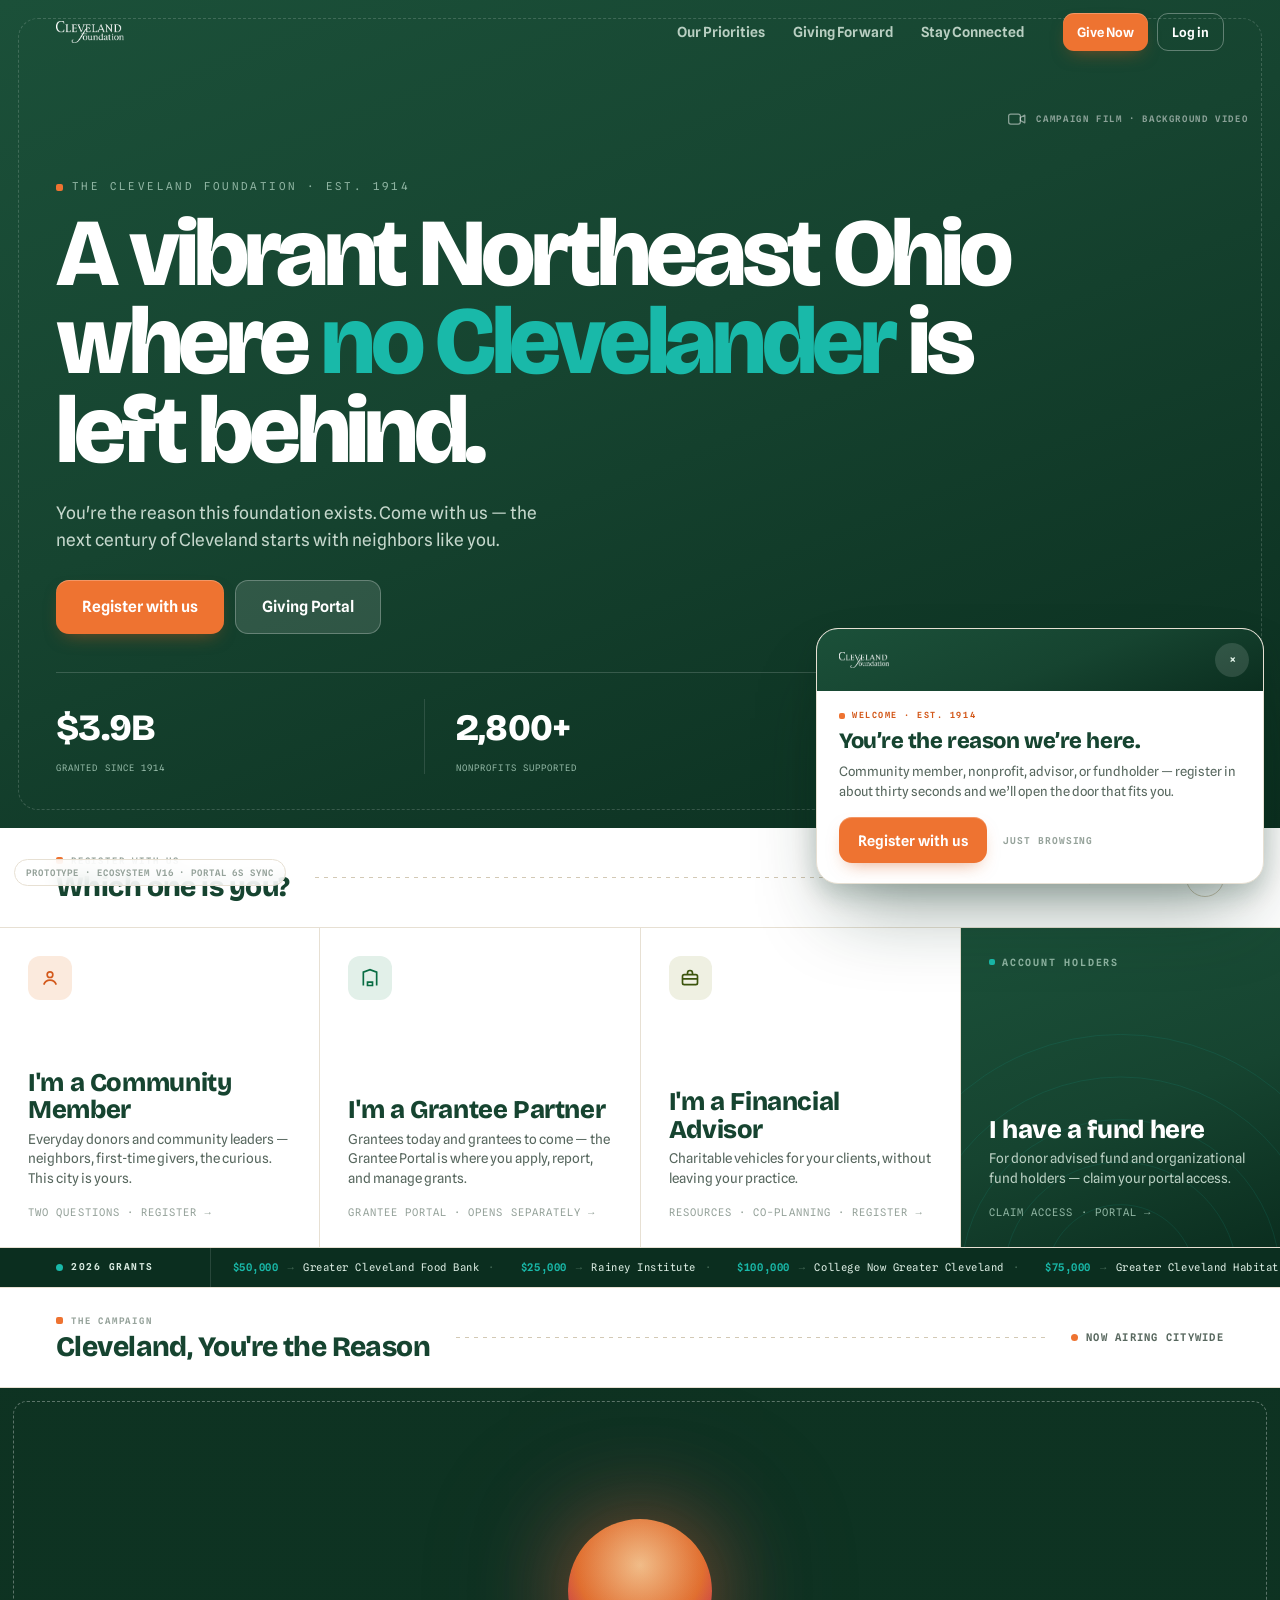
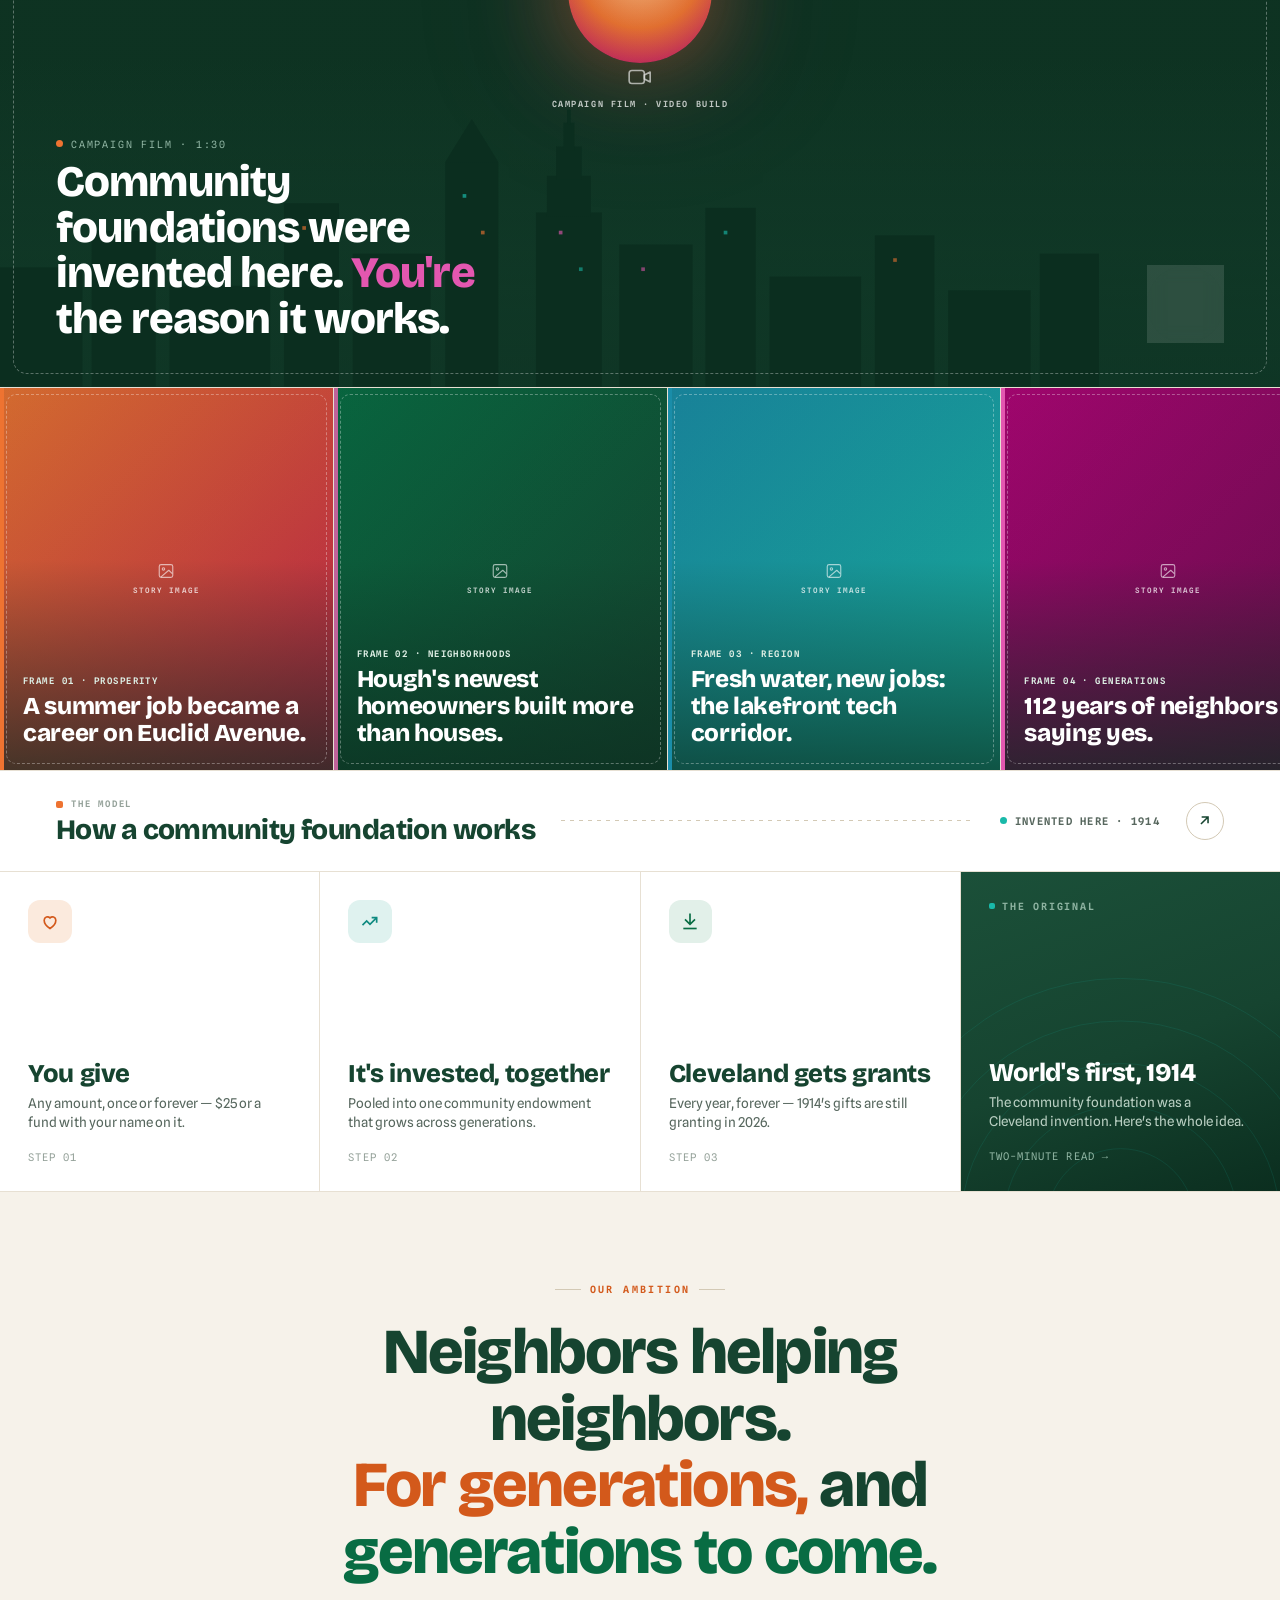
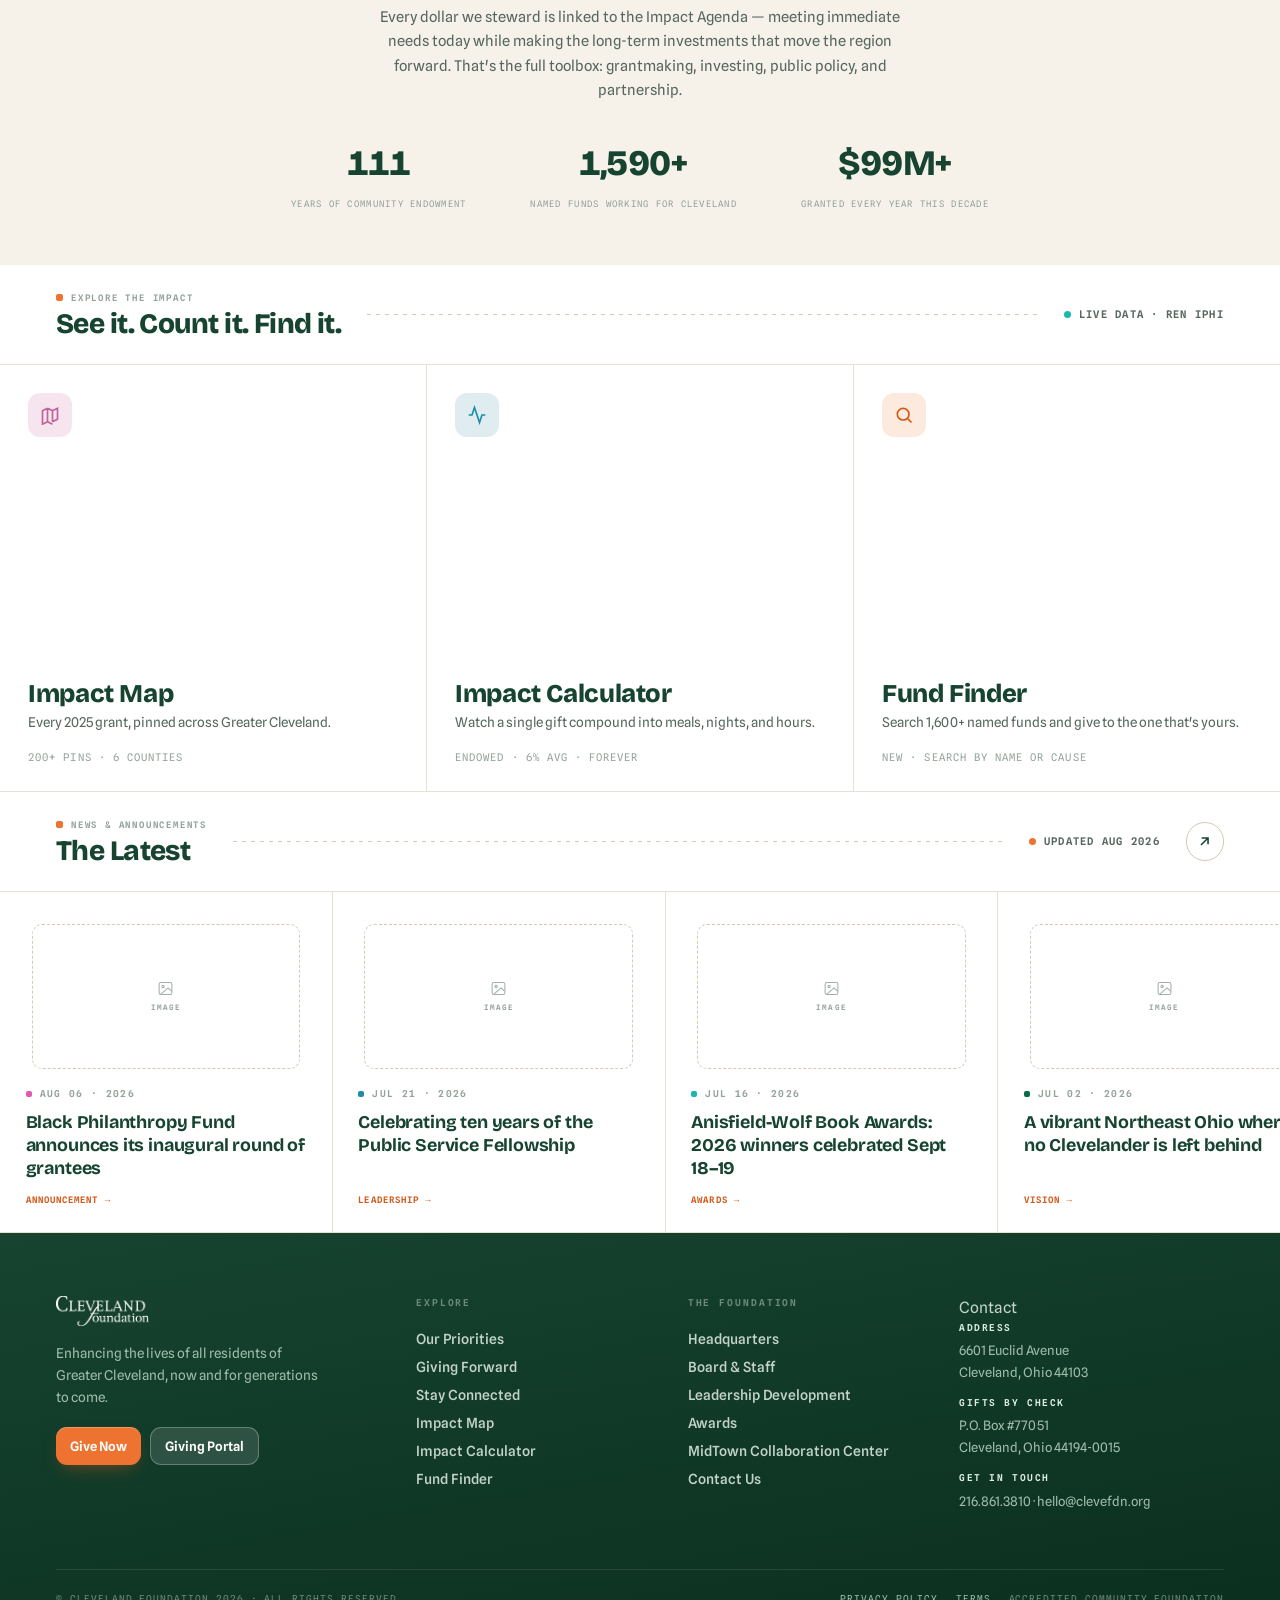
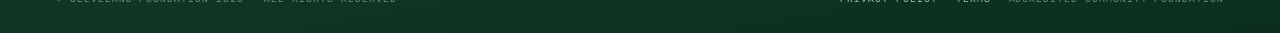
==== index.html @ 36fdac1f "Add files via upload" ====
<!DOCTYPE html>
<html lang="en">
<head>
<meta charset="UTF-8"/>
<meta name="viewport" content="width=device-width,initial-scale=1.0,viewport-fit=cover"/>
<meta name="theme-color" content="#164430"/>
<title>Cleveland Foundation — Landing + three tracks (account holder · community member · advisor)</title>
<link rel="preconnect" href="https://fonts.googleapis.com">
<link rel="preconnect" href="https://fonts.gstatic.com" crossorigin>
<link href="https://fonts.googleapis.com/css2?family=Bricolage+Grotesque:opsz,wght@12..96,500;12..96,600;12..96,700;12..96,800&family=Spline+Sans:wght@400;500;600;700&family=Spline+Sans+Mono:wght@400;500;600&display=swap" rel="stylesheet">
<style>
/* ============================================================
   CLEVELAND FOUNDATION — LANDING v1
   "Cleveland, You're the Reason"
   Ecosystem step 2: the public landing page in the portal's
   design language. Continuous scroll · pop-up content windows ·
   connected panel grids · ledger/terminal motion system.
   Content scrubbed from clevelandfoundation.org (Aug 2026).
   ============================================================ */
:root{
  --forest:#164430; --pine:#0B2E1F; --moss:#086C43;
  --ember:#EE7331; --ember-deep:#D3591B; --aqua:#19B9A9;
  --olive:#3C540C; --magenta:#B40078; --magenta-lt:#E357B0;
  --p-well:#CC1E4B; --p-org:#086C43; --p-new:#19B9A9;
  --p-pros:#EE7331; --p-neigh:#C0629A; --p-region:#1A8DA9;
  --parchment:#F6F2EA; --paper:#FFFFFF; --well:#F0EADD;
  --ink:#17241D; --ink-2:#57675E; --ink-3:#95A29A;
  --line:#E7E0D3; --line-2:#D3C9B5;
  --f-display:'Bricolage Grotesque',Georgia,serif;
  --f-ui:'Spline Sans',-apple-system,sans-serif;
  --f-ledger:'Spline Sans Mono','SF Mono',monospace;
  --sh-1:0 1px 2px rgba(22,68,48,.05),0 1px 1px rgba(22,68,48,.03);
  --sh-2:0 2px 6px rgba(22,68,48,.06),0 12px 28px -14px rgba(22,68,48,.16);
  --sh-3:0 6px 16px rgba(11,46,31,.14),0 28px 56px -18px rgba(11,46,31,.3);
  --nav-h:64px;
  --safe-t:env(safe-area-inset-top,0px);
  --safe-b:env(safe-area-inset-bottom,0px);
  --gut:clamp(20px,4.5vw,56px);
}
*{box-sizing:border-box;margin:0;padding:0;-webkit-tap-highlight-color:transparent;}
body{font-family:var(--f-ui);background:var(--parchment);color:var(--ink);font-size:15.5px;line-height:1.55;-webkit-font-smoothing:antialiased;padding-top:calc(var(--nav-h) + var(--safe-t));overflow-x:hidden;}
h1,h2,h3,h4{font-family:var(--f-display);font-weight:700;color:var(--forest);letter-spacing:-.015em;}
button{font-family:inherit;cursor:pointer;border:none;background:none;color:inherit;}
input,select{font-family:inherit;font-size:16px;color:var(--ink);}
a{color:var(--moss);text-decoration:none;}
:focus-visible{outline:2px solid var(--ember);outline-offset:2px;border-radius:4px;}
.ledger{font-family:var(--f-ledger);font-variant-numeric:tabular-nums;letter-spacing:-.01em;}
.num{font-variant-numeric:tabular-nums;}

/* ============ BRAND LOCKUP ============ */
.brand-logo{display:block;background:url([data-uri]) no-repeat center/contain;aspect-ratio:800/257;}
.brand-logo.on-dark{filter:brightness(0) invert(1);}

/* ============ NAV ============ */
.nav{position:fixed;top:0;left:0;right:0;z-index:120;height:calc(var(--nav-h) + var(--safe-t));padding:var(--safe-t) var(--gut) 0;display:flex;align-items:center;gap:clamp(12px,2vw,28px);background:transparent;border-bottom:1px solid transparent;transition:background .28s,border-color .28s;}
body:not(.at-hero) .nav, body.scrolled .nav{background:rgba(246,242,234,.9);backdrop-filter:blur(16px);-webkit-backdrop-filter:blur(16px);border-bottom-color:var(--line);}
.nav-logo{height:22px;width:calc(22px * 800/257);flex-shrink:0;transition:filter .28s;}
body.at-hero:not(.scrolled) .nav-logo{filter:brightness(0) invert(1);}
.nav-links{display:none;align-items:center;gap:2px;margin-left:auto;}
.nav-link{padding:9px 13px;border-radius:10px;font-weight:600;font-size:14px;color:var(--ink-2);position:relative;transition:color .18s;}
.nav-link::after{content:'';position:absolute;left:13px;right:13px;bottom:3px;height:2.5px;border-radius:2px;background:var(--ember);transform:scaleX(0);transform-origin:left;transition:transform .22s cubic-bezier(.2,.8,.2,1);}
.nav-link:hover{color:var(--forest);}
.nav-link:hover::after{transform:scaleX(1);}
body.at-hero:not(.scrolled) .nav-link{color:#B9CFC2;}
body.at-hero:not(.scrolled) .nav-link:hover{color:#fff;}
.nav-cta{display:flex;align-items:center;gap:9px;margin-left:auto;}
.nav-links ~ .nav-cta{margin-left:0;}
.btn{display:inline-flex;align-items:center;justify-content:center;gap:8px;padding:12px 19px;border-radius:13px;font-weight:600;font-size:14.5px;min-height:46px;transition:transform .14s ease,background .15s,box-shadow .2s,border-color .2s;}
.btn:active{transform:scale(.98);}
@media(hover:hover){.btn:hover{transform:translateY(-1px);}}
.btn-accent{background:var(--ember);color:#fff;box-shadow:0 1px 0 rgba(255,255,255,.25) inset,0 8px 18px -8px rgba(211,89,27,.55);}
.btn-accent:active{background:var(--ember-deep);}
@media(hover:hover){.btn-accent:hover{box-shadow:0 1px 0 rgba(255,255,255,.25) inset,0 10px 26px -8px rgba(211,89,27,.7);}}
.btn-primary{background:var(--forest);color:#fff;}
.btn-quiet{background:var(--paper);color:var(--forest);border:1px solid var(--line-2);}
.btn-onhero{background:rgba(255,255,255,.12);color:#fff;border:1px solid rgba(255,255,255,.26);}
.btn-sm{padding:9px 14px;min-height:38px;font-size:13px;border-radius:11px;}
.btn-lg{padding:15px 26px;min-height:54px;font-size:15.5px;}
.btn-block{width:100%;}
.nav-login{border:1px solid var(--line-2);background:transparent;color:var(--forest);}
body.at-hero:not(.scrolled) .nav-login{border-color:rgba(255,255,255,.32);color:#fff;}
.nav-burger{display:flex;width:44px;height:44px;align-items:center;justify-content:center;color:var(--forest);}
body.at-hero:not(.scrolled) .nav-burger{color:#fff;}
@media(min-width:960px){.nav-links{display:flex;}.nav-burger{display:none;}}
@media(max-width:959px){.nav-cta .btn-accent{display:none;}.nav-cta{margin-left:auto;}}

/* mobile sheet */
.msheet{position:fixed;inset:0;z-index:200;background:linear-gradient(170deg,var(--forest),var(--pine));color:#fff;display:flex;flex-direction:column;padding:calc(20px + var(--safe-t)) 26px calc(26px + var(--safe-b));transform:translateY(-102%);transition:transform .32s cubic-bezier(.2,.8,.2,1);}
.msheet.open{transform:none;}
.ms-head{display:flex;align-items:center;justify-content:space-between;margin-bottom:22px;}
.ms-close{width:44px;height:44px;display:flex;align-items:center;justify-content:center;color:#fff;font-size:22px;}
.ms-link{display:block;width:100%;text-align:left;font-family:var(--f-display);font-weight:800;font-size:29px;color:#fff;padding:12px 0;letter-spacing:-.02em;border-bottom:1px solid rgba(255,255,255,.09);}
.ms-link .k{display:block;font-family:var(--f-ledger);font-size:9.5px;font-weight:600;letter-spacing:.2em;text-transform:uppercase;color:#8FB4A2;margin-bottom:4px;}
.ms-foot{margin-top:auto;display:flex;gap:10px;padding-top:20px;}
.ms-foot .btn{flex:1;}

/* ============ HERO ============ */
.hero{position:relative;overflow:hidden;color:#fff;margin-top:calc(-1 * (var(--nav-h) + var(--safe-t)));min-height:min(92vh,1020px);display:flex;flex-direction:column;justify-content:flex-end;padding:calc(var(--nav-h) + var(--safe-t) + clamp(34px,5vh,66px)) var(--gut) clamp(40px,6vh,74px);background:linear-gradient(158deg,#1B5039 0%,var(--forest) 44%,var(--pine) 100%);}
.hero .guilloche{position:absolute;inset:0;pointer-events:none;opacity:.5;animation:drift 16s ease-in-out infinite alternate;will-change:transform;}
.hero .guilloche.tracking{animation:none;}
@keyframes drift{from{transform:translate3d(0,0,0) scale(1);}to{transform:translate3d(-8px,-12px,0) scale(1.025);}}
.hero .h-inner{position:relative;display:grid;gap:clamp(22px,3vw,38px);align-items:end;}
.h-kick{font-family:var(--f-ledger);font-size:clamp(10px,.85vw,12px);letter-spacing:.22em;text-transform:uppercase;color:#8FB4A2;margin-bottom:14px;display:flex;align-items:center;gap:9px;}
.h-kick::before{content:'';width:7px;height:7px;border-radius:2px;background:var(--ember);}
.hero h1{color:#fff;font-size:clamp(40px,8.4vw,92px);font-weight:800;letter-spacing:-.042em;line-height:.95;max-width:15ch;text-wrap:balance;}
.hero h1 .hb{display:none;}
@media(min-width:960px){
  .hero h1{font-size:clamp(88px,7.5vw,152px);line-height:.92;letter-spacing:-.045em;max-width:none;text-wrap:auto;}
  .hero h1 .hb{display:inline;}
}
.hero h1 .accent{color:var(--aqua);}
.h-lede{color:#C5D7CC;font-size:clamp(15px,1.35vw,20px);line-height:1.55;margin-top:clamp(18px,2vw,26px);max-width:50ch;}
.h-actions{display:flex;gap:11px;margin-top:26px;flex-wrap:wrap;}
.h-stats{display:flex;flex-direction:row;gap:0;border-top:1px solid rgba(255,255,255,.16);padding:clamp(18px,2.2vw,26px) 0 0;}
.h-stats>div{flex:1;min-width:0;}
.h-stats>div+div{border-left:1px solid rgba(255,255,255,.12);padding-left:clamp(16px,2.4vw,36px);}
.h-stats .v{font-family:var(--f-display);font-weight:800;font-size:clamp(24px,2.9vw,42px);letter-spacing:-.02em;font-variant-numeric:tabular-nums;}
.h-stats .k{font-family:var(--f-ledger);font-size:9px;color:#8FB4A2;letter-spacing:.12em;text-transform:uppercase;margin-top:4px;line-height:1.5;}
@media(max-width:959px){.h-stats>div+div{padding-left:14px;}.h-stats .k{font-size:8.5px;}}

/* ============ MEDIA PLACEHOLDER MARKERS ============ */
/* Hollow outline slots marking where real footage and photography
   land in future content builds. Graphics beneath stay as designed. */
.mslot{position:absolute;inset:clamp(8px,1vw,14px);border:1px dashed rgba(255,255,255,.32);border-radius:14px;display:flex;flex-direction:column;align-items:center;justify-content:center;gap:8px;color:rgba(255,255,255,.72);pointer-events:none;z-index:3;text-align:center;padding:10px;}
.mslot svg{opacity:.85;}
.mslot .ms-cap{font-family:var(--f-ledger);font-size:8.5px;font-weight:600;letter-spacing:.18em;text-transform:uppercase;line-height:1.5;}
.mslot.on-light{border-color:var(--line-2);color:var(--ink-3);}
.mslot.tight{inset:6px;border-radius:10px;gap:5px;}
.mslot.tight .ms-cap{font-size:7.5px;letter-spacing:.14em;}
/* hero media frame */
.h-media{position:absolute;inset:clamp(10px,1.4vw,20px);border:1px dashed rgba(255,255,255,.17);border-radius:20px;pointer-events:none;}
.h-media .hm-tag{position:absolute;left:auto;right:clamp(4px,1vw,14px);top:clamp(80px,10vh,120px);transform:none;display:flex;flex-direction:row;align-items:center;text-align:right;gap:9px;color:rgba(255,255,255,.5);font-family:var(--f-ledger);font-size:9px;font-weight:600;letter-spacing:.18em;text-transform:uppercase;white-space:nowrap;}
@media(max-width:759px){.h-media .hm-tag .hm-txt{display:none;}}
/* news card thumb */
.n-thumb{position:relative;width:100%;aspect-ratio:16/9;border-radius:11px;overflow:hidden;margin-bottom:13px;flex-shrink:0;}

/* ============ ARRIVAL GREETER ============ */
.greeter{position:fixed;right:16px;bottom:calc(16px + var(--safe-b));z-index:250;width:min(448px,calc(100vw - 32px));background:var(--paper);border:1px solid var(--line);border-radius:22px;box-shadow:0 10px 24px rgba(11,46,31,.2),0 42px 80px -22px rgba(11,46,31,.42);padding:0;overflow:hidden;opacity:0;transform:translateY(24px) scale(.97);pointer-events:none;transition:opacity .5s cubic-bezier(.2,.8,.2,1),transform .5s cubic-bezier(.2,.8,.2,1);}
.greeter.on{opacity:1;transform:none;pointer-events:auto;}
.g-head{display:flex;align-items:center;justify-content:space-between;padding:14px 14px 14px 22px;background:linear-gradient(160deg,#1B5039,var(--forest) 55%,var(--pine));}
.g-head .brand-logo{height:16px;width:calc(16px * 800/257);filter:brightness(0) invert(1);}
.g-close{width:34px;height:34px;border-radius:50%;background:rgba(255,255,255,.13);color:#DCEDE3;display:flex;align-items:center;justify-content:center;font-size:16px;transition:all .15s;flex-shrink:0;}
.g-close:hover{background:var(--ember);color:#fff;}
#gBody{padding:18px 22px 20px;}
.g-kick{font-family:var(--f-ledger);font-size:8.5px;font-weight:600;letter-spacing:.18em;text-transform:uppercase;color:var(--ember-deep);display:flex;align-items:center;gap:7px;margin-bottom:7px;}
.g-kick::before{content:'';width:6px;height:6px;border-radius:2px;background:var(--ember);}
.g-kick .live{width:6px;height:6px;border-radius:50%;background:var(--aqua);animation:pulse 1.6s ease infinite;}
.g-title{font-family:var(--f-display);font-weight:800;font-size:22px;letter-spacing:-.02em;line-height:1.12;color:var(--forest);}
.g-sub{font-size:13px;color:var(--ink-2);line-height:1.55;margin-top:7px;}
.g-actions{display:flex;gap:10px;margin-top:16px;align-items:center;}
.g-actions .btn{flex-shrink:0;}
.g-skip{font-family:var(--f-ledger);font-size:9.5px;font-weight:600;letter-spacing:.1em;text-transform:uppercase;color:var(--ink-3);padding:10px 6px;transition:color .15s;}
.g-skip:hover{color:var(--forest);}
@media(max-width:600px){.greeter{right:12px;left:12px;width:auto;}}

/* ============ DONOR JOURNEY (pipeline router) ============ */
.j-rail{display:flex;align-items:center;gap:9px;margin-bottom:20px;}
.j-dot{height:4px;flex:1;border-radius:2px;background:var(--line);transition:background .3s;}
.j-dot.on{background:var(--ember);}
.j-dot.done{background:var(--moss);}
.j-stepk{font-family:var(--f-ledger);font-size:9px;font-weight:600;letter-spacing:.18em;text-transform:uppercase;color:var(--ink-3);white-space:nowrap;}
.j-q{font-family:var(--f-display);font-weight:800;font-size:clamp(21px,2.5vw,31px);letter-spacing:-.022em;line-height:1.08;color:var(--forest);}
.j-sub{color:var(--ink-2);font-size:14px;line-height:1.6;margin:8px 0 20px;max-width:58ch;}
.j-opts{display:grid;gap:10px;grid-template-columns:1fr;}
@media(min-width:760px){.j-opts{grid-template-columns:1fr 1fr;}}
.j-opt{display:flex;flex-direction:column;align-items:flex-start;gap:5px;text-align:left;padding:17px 19px;border:1px solid var(--line-2);border-radius:16px;background:var(--paper);transition:all .16s;}
.j-opt:hover{border-color:var(--moss);box-shadow:var(--sh-2);transform:translateY(-1px);}
.j-opt .jo-t{font-family:var(--f-display);font-weight:700;font-size:16.5px;color:var(--forest);letter-spacing:-.01em;line-height:1.2;}
.j-opt .jo-s{font-size:12.5px;color:var(--ink-2);line-height:1.45;}
.j-foot{display:flex;gap:16px;align-items:center;flex-wrap:wrap;margin-top:18px;}
.j-link{font-family:var(--f-ledger);font-size:10px;font-weight:600;letter-spacing:.12em;text-transform:uppercase;color:var(--ink-2);padding:8px 0;transition:color .15s;}
.j-link:hover{color:var(--forest);}
.j-out{border:1px solid var(--line);border-radius:20px;overflow:hidden;background:var(--paper);}
.j-top{padding:clamp(20px,2.8vw,32px);color:#fff;position:relative;overflow:hidden;}
.j-top .jt-k{font-family:var(--f-ledger);font-size:9px;font-weight:600;letter-spacing:.2em;text-transform:uppercase;color:rgba(255,255,255,.72);display:flex;align-items:center;gap:8px;}
.j-top .jt-k::before{content:'';width:6px;height:6px;border-radius:2px;background:var(--aqua);}
.j-top h4{color:#fff;font-size:clamp(21px,2.7vw,33px);font-weight:800;letter-spacing:-.024em;line-height:1.06;margin:10px 0 0;max-width:20ch;}
.j-top p{color:rgba(255,255,255,.84);font-size:13.5px;line-height:1.6;margin:11px 0 0;max-width:56ch;}
.j-moves{display:grid;gap:1px;background:var(--line);border-top:1px solid var(--line);}
@media(min-width:760px){.j-moves{grid-template-columns:repeat(3,1fr);}}
.j-move{background:var(--paper);padding:17px 19px;text-align:left;display:flex;flex-direction:column;gap:5px;min-height:112px;transition:background .16s;}
.j-move:hover{background:#FBF8F2;}
.j-move .jm-k{font-family:var(--f-ledger);font-size:8.5px;font-weight:600;letter-spacing:.16em;text-transform:uppercase;color:var(--ember-deep);}
.j-move .jm-t{font-family:var(--f-display);font-weight:700;font-size:15.5px;color:var(--forest);margin-top:auto;letter-spacing:-.01em;}
.j-move .jm-s{font-size:12px;color:var(--ink-2);line-height:1.45;}
.j-reg{background:var(--well);border-top:1px solid var(--line);padding:clamp(20px,2.6vw,28px);}
.j-reg .jr-k{font-family:var(--f-ledger);font-size:9px;font-weight:600;letter-spacing:.18em;text-transform:uppercase;color:var(--ink-3);margin-bottom:10px;}
.j-two{display:grid;gap:12px;grid-template-columns:1fr;}
@media(min-width:620px){.j-two{grid-template-columns:1fr 1fr;}}
.j-done{text-align:center;padding:clamp(26px,4vw,44px) clamp(20px,3vw,32px);}
.j-done .jd-mark{width:62px;height:62px;border-radius:50%;background:var(--moss);color:#fff;display:flex;align-items:center;justify-content:center;margin:0 auto 18px;}
.j-next{display:grid;gap:1px;background:var(--line);border:1px solid var(--line);border-radius:16px;overflow:hidden;margin-top:22px;text-align:left;}
@media(min-width:760px){.j-next{grid-template-columns:repeat(3,1fr);}}
.j-next>div{background:var(--paper);padding:15px 17px;}
.j-next .jn-n{font-family:var(--f-ledger);font-size:9px;font-weight:600;letter-spacing:.16em;text-transform:uppercase;color:var(--ember-deep);}
.j-next .jn-t{font-weight:600;color:var(--forest);font-size:13.5px;margin-top:5px;line-height:1.4;}
/* segmentation strategy view */
.sg-grid{display:grid;gap:1px;background:var(--line);border-top:1px solid var(--line);border-bottom:1px solid var(--line);grid-template-columns:1fr;}
@media(min-width:900px){.sg-grid{grid-template-columns:repeat(4,1fr);}}
.sg-col{background:var(--paper);padding:0 0 16px;}
.sg-head{padding:14px 16px;color:#fff;}
.sg-head .sg-n{font-family:var(--f-display);font-weight:800;font-size:15.5px;letter-spacing:-.01em;line-height:1.15;}
.sg-head .sg-d{font-size:11.5px;opacity:.85;margin-top:4px;line-height:1.4;}
.sg-row{display:flex;justify-content:space-between;gap:10px;padding:9px 16px;font-size:12.5px;border-top:1px solid var(--line);}
.sg-row .sk{font-family:var(--f-ledger);font-size:9px;letter-spacing:.1em;text-transform:uppercase;color:var(--ink-3);flex-shrink:0;}
.sg-row .sv{font-weight:700;color:var(--forest);text-align:right;font-variant-numeric:tabular-nums;}
.sg-stage{margin:12px 16px 0;padding:10px 12px;border-radius:11px;background:var(--well);}
.sg-stage .st-k{font-family:var(--f-ledger);font-size:8.5px;font-weight:600;letter-spacing:.16em;text-transform:uppercase;color:var(--ember-deep);}
.sg-stage .st-t{font-size:12px;color:var(--ink-2);line-height:1.45;margin-top:4px;}

/* ============ CONNECTED PANEL GRIDS ============ */
/* ============ CONNECTED PANEL GRIDS ============ */
.pgrid{display:grid;grid-template-columns:1fr 1fr;gap:1px;background:var(--line);border-bottom:1px solid var(--line);}
@media(min-width:960px){.pgrid{grid-template-columns:repeat(4,1fr);}.pgrid-3{grid-template-columns:repeat(3,1fr);}}
.panel{background:var(--paper);aspect-ratio:1/1;padding:clamp(16px,2.2vw,30px);display:flex;flex-direction:column;align-items:flex-start;text-align:left;position:relative;overflow:hidden;transition:background .18s;}
.panel:hover{background:#FBF8F2;}
.panel:active{background:var(--well);}
.panel .p-arrow{position:absolute;top:clamp(14px,2vw,24px);right:clamp(14px,2vw,24px);color:var(--ink-3);opacity:0;transform:translateX(-4px);transition:all .2s;}
.panel:hover .p-arrow{opacity:1;transform:none;color:var(--ember-deep);}
.panel .p-kick{font-family:var(--f-ledger);font-size:clamp(8.5px,.8vw,10px);font-weight:600;letter-spacing:.18em;text-transform:uppercase;color:var(--ink-3);display:flex;align-items:center;gap:7px;}
.panel .p-kick::before{content:'';width:6px;height:6px;border-radius:2px;flex-shrink:0;background:var(--ember);}
.panel .t-icon{width:clamp(36px,3.4vw,48px);height:clamp(36px,3.4vw,48px);border-radius:12px;display:flex;align-items:center;justify-content:center;transition:transform .25s cubic-bezier(.2,.8,.2,1);}
.panel:hover .t-icon{transform:translateY(-3px) scale(1.06);}
.panel .p-label{font-family:var(--f-display);font-weight:800;font-size:clamp(18px,2vw,28px);color:var(--forest);line-height:1.08;letter-spacing:-.015em;margin-top:auto;padding-top:12px;}
.panel .p-sub{font-size:clamp(11.5px,1.05vw,14px);color:var(--ink-2);line-height:1.45;margin-top:6px;}
.panel .p-count{font-family:var(--f-ledger);font-size:clamp(9px,.85vw,10.5px);color:var(--ink-3);letter-spacing:.1em;text-transform:uppercase;margin-top:clamp(10px,1.4vw,18px);}
/* the login gate cell */
.panel-gate{background:linear-gradient(160deg,#1B5039,var(--forest) 55%,var(--pine));color:#fff;}
.panel-gate:hover{background:linear-gradient(160deg,#1F5A41,var(--forest) 55%,var(--pine));}
.panel-gate .p-label{color:#fff;}
.panel-gate .p-sub{color:#B9CFC2;}
.panel-gate .p-count{color:#8FB4A2;}
.panel-gate .p-kick{color:#8FB4A2;}
.panel-gate .p-kick::before{background:var(--aqua);}
.panel-gate .gate-guilloche{position:absolute;inset:0;opacity:.4;pointer-events:none;}
.panel-gate .p-arrow{color:#8FB4A2;}
.panel-gate:hover .p-arrow{color:var(--aqua);}

/* ============ SECTION RAILS ============ */
.sect-rail{display:flex;align-items:center;gap:clamp(14px,2vw,28px);padding:clamp(16px,2.2vw,26px) var(--gut);background:var(--paper);border-bottom:1px solid var(--line);}
.sr-main{flex-shrink:0;min-width:0;}
.sr-kick{font-family:var(--f-ledger);font-size:9px;font-weight:600;letter-spacing:.2em;text-transform:uppercase;color:var(--ink-3);display:flex;align-items:center;gap:8px;margin-bottom:5px;}
.sr-kick::before{content:'';width:7px;height:7px;border-radius:2px;background:var(--ember);flex-shrink:0;}
.sect-rail h2{font-size:clamp(21px,2.2vw,30px);font-weight:800;letter-spacing:-.02em;line-height:1;}
.sr-lead{flex:1;min-width:22px;height:1px;background-image:repeating-linear-gradient(90deg,var(--line-2) 0 4px,transparent 4px 9px);background-size:9px 1px;animation:march 22s linear infinite;}
@keyframes march{to{background-position-x:198px;}}
.sr-meta{font-family:var(--f-ledger);font-size:clamp(9px,.9vw,10.5px);font-weight:600;letter-spacing:.12em;text-transform:uppercase;color:var(--ink-2);display:flex;align-items:center;gap:8px;flex-shrink:0;text-align:right;}
.sr-meta .live{width:7px;height:7px;border-radius:50%;background:var(--aqua);animation:pulse 1.6s ease infinite;flex-shrink:0;}
.sr-meta .new{width:7px;height:7px;border-radius:50%;background:var(--ember);animation:pulse 1.6s ease infinite;flex-shrink:0;}
@keyframes pulse{0%,100%{opacity:1;}50%{opacity:.35;}}
.sr-btn{width:clamp(36px,3vw,44px);height:clamp(36px,3vw,44px);border:1px solid var(--line-2);border-radius:50%;display:flex;align-items:center;justify-content:center;color:var(--forest);flex-shrink:0;transition:all .18s;}
.sr-btn:hover{background:var(--forest);border-color:var(--forest);color:#fff;}

/* ============ TICKER ============ */
.ticker{display:flex;align-items:stretch;background:var(--pine);border-bottom:1px solid var(--line);overflow:hidden;position:relative;}
.tk-badge{flex-shrink:0;display:flex;align-items:center;gap:8px;padding:11px var(--gut);font-family:var(--f-ledger);font-size:9.5px;font-weight:600;letter-spacing:.16em;text-transform:uppercase;color:#DCEDE3;background:var(--pine);border-right:1px solid rgba(255,255,255,.12);position:relative;z-index:2;}
.tk-badge .live{width:7px;height:7px;border-radius:50%;background:var(--aqua);animation:pulse 1.6s ease infinite;}
.tk-scroll{flex:1;overflow:hidden;display:flex;align-items:center;}
.tk-track{display:flex;align-items:center;width:max-content;animation:tick 52s linear infinite;}
.ticker:hover .tk-track{animation-play-state:paused;}
.tk-item{display:inline-flex;align-items:center;gap:9px;padding:11px 26px 11px 0;font-family:var(--f-ledger);font-size:10.5px;letter-spacing:.05em;color:#8FB4A2;white-space:nowrap;}
.tk-item:first-child{padding-left:22px;}
.tk-item .amt{color:var(--aqua);font-weight:600;}
.tk-item .org{color:#DCEDE3;}
.tk-item .sep{color:#456A57;}
@keyframes tick{to{transform:translateX(-50%);}}

/* ============ CAMPAIGN FILM + CAROUSEL ============ */
.film{position:relative;display:block;width:100%;aspect-ratio:16/7.5;min-height:320px;overflow:hidden;background:linear-gradient(#0E3322 45%,var(--forest));border-bottom:1px solid var(--line);cursor:pointer;text-align:left;}
.film .f-sun{position:absolute;left:50%;top:22%;width:clamp(110px,16vmin,170px);aspect-ratio:1;transform:translateX(-50%);border-radius:50%;background:radial-gradient(circle at 50% 32%,#FFC58F 0%,var(--ember) 52%,var(--magenta) 100%);box-shadow:0 0 90px rgba(238,115,49,.5),0 0 160px rgba(180,0,120,.3);animation:sunPulse 3.4s ease-in-out infinite alternate;}
@keyframes sunPulse{to{box-shadow:0 0 120px rgba(238,115,49,.7),0 0 200px rgba(180,0,120,.45);}}
.film .f-sky{position:absolute;left:0;right:0;bottom:0;height:52%;}
.film .win{animation:twinkle 1.6s ease var(--wdel,0s) infinite alternate;}
@keyframes twinkle{from{opacity:.2;}to{opacity:1;}}
.film::after{content:'';position:absolute;inset:0;background:linear-gradient(to top,rgba(11,46,31,.66),rgba(11,46,31,.06) 55%);}
.film .f-body{position:absolute;left:var(--gut);bottom:clamp(20px,3.5vw,44px);right:var(--gut);z-index:2;display:flex;align-items:flex-end;justify-content:space-between;gap:20px;flex-wrap:wrap;}
.film .f-title{font-family:var(--f-display);font-weight:800;color:#fff;font-size:clamp(24px,3.4vw,46px);letter-spacing:-.02em;line-height:1.05;max-width:16ch;}
.film .f-title em{font-style:normal;color:var(--magenta-lt);}
.film .f-meta{font-family:var(--f-ledger);font-size:10px;letter-spacing:.18em;text-transform:uppercase;color:#8FB4A2;margin-bottom:10px;display:flex;align-items:center;gap:8px;}
.film .f-meta::before{content:'';width:7px;height:7px;border-radius:50%;background:var(--ember);animation:pulse 1.6s ease infinite;}
.film .f-play{width:clamp(58px,6vw,78px);aspect-ratio:1;border-radius:50%;background:rgba(255,255,255,.12);backdrop-filter:blur(8px);border:1px solid rgba(255,255,255,.3);display:flex;align-items:center;justify-content:center;color:#fff;flex-shrink:0;transition:all .2s;z-index:2;}
.film:hover .f-play{background:var(--ember);border-color:var(--ember);transform:scale(1.06);}
.carousel{display:flex;gap:1px;background:var(--line);border-bottom:1px solid var(--line);overflow-x:auto;scroll-snap-type:x mandatory;scrollbar-width:none;}
.carousel::-webkit-scrollbar{display:none;}
.c-cell{flex:0 0 clamp(240px,26vw,360px);aspect-ratio:4/4.6;scroll-snap-align:start;position:relative;overflow:hidden;padding:clamp(16px,1.8vw,26px);display:flex;flex-direction:column;justify-content:flex-end;text-align:left;color:#fff;}
.c-cell .cc-bg{position:absolute;inset:0;transition:transform .8s cubic-bezier(.2,.8,.2,1);}
.c-cell:hover .cc-bg{transform:scale(1.07);}
.c-cell::after{content:'';position:absolute;inset:0;background:linear-gradient(to top,rgba(11,46,31,.72),rgba(11,46,31,.12) 55%);}
.c-cell .cc-spine{position:absolute;left:0;top:0;bottom:0;width:4px;z-index:2;}
.c-cell .cc-tag{position:relative;z-index:2;font-family:var(--f-ledger);font-size:9px;font-weight:600;letter-spacing:.16em;text-transform:uppercase;color:#DCEDE3;}
.c-cell .cc-line{position:relative;z-index:2;font-family:var(--f-display);font-weight:800;font-size:clamp(18px,1.9vw,27px);line-height:1.12;letter-spacing:-.015em;margin-top:7px;}

/* ============ AMBITION ============ */
.ambition{padding:clamp(56px,9vh,120px) var(--gut) clamp(40px,6vh,72px);text-align:center;position:relative;overflow:hidden;}
.ambition .a-kick{font-family:var(--f-ledger);font-size:10px;font-weight:600;letter-spacing:.24em;text-transform:uppercase;color:var(--ember-deep);display:inline-flex;align-items:center;gap:9px;margin-bottom:22px;}
.ambition .a-kick::before,.ambition .a-kick::after{content:'';width:26px;height:1px;background:var(--line-2);}
.ambition h2{font-size:clamp(32px,5vw,68px);font-weight:800;letter-spacing:-.028em;line-height:1.04;max-width:19ch;margin:0 auto;}
.ambition h2 .em{color:var(--ember-deep);}
.ambition h2 .aq{color:var(--moss);}
.ambition .a-sub{color:var(--ink-2);max-width:62ch;margin:20px auto 0;font-size:clamp(14px,1.15vw,16.5px);line-height:1.65;}
.ambition .a-stats{display:flex;justify-content:center;gap:clamp(26px,5vw,72px);margin-top:34px;flex-wrap:wrap;}
.ambition .a-stats .v{font-family:var(--f-display);font-weight:800;font-size:clamp(26px,2.8vw,40px);color:var(--forest);letter-spacing:-.02em;font-variant-numeric:tabular-nums;}
.ambition .a-stats .k{font-family:var(--f-ledger);font-size:9px;color:var(--ink-3);letter-spacing:.14em;text-transform:uppercase;margin-top:5px;}

/* ============ NEWS MARQUEE ============ */
.news-wrap{background:var(--paper);border-bottom:1px solid var(--line);overflow:hidden;}
.news-track{display:flex;width:max-content;animation:tick 70s linear infinite;}
.news-wrap:hover .news-track{animation-play-state:paused;}
.n-card{flex:0 0 clamp(280px,26vw,380px);border-right:1px solid var(--line);padding:clamp(18px,2vw,28px);display:flex;flex-direction:column;align-items:flex-start;text-align:left;min-height:clamp(272px,26vw,330px);background:var(--paper);transition:background .18s;}
.n-card:hover{background:#FBF8F2;}
.n-card .n-date{font-family:var(--f-ledger);font-size:9.5px;font-weight:600;letter-spacing:.14em;text-transform:uppercase;color:var(--ink-3);display:flex;align-items:center;gap:8px;}
.n-card .n-date .dot{width:6px;height:6px;border-radius:2px;flex-shrink:0;}
.n-card .n-title{font-family:var(--f-display);font-weight:700;font-size:clamp(15.5px,1.4vw,19px);color:var(--forest);line-height:1.28;letter-spacing:-.01em;margin-top:12px;}
.n-card .n-tag{margin-top:auto;padding-top:14px;font-family:var(--f-ledger);font-size:9px;letter-spacing:.12em;text-transform:uppercase;color:var(--ember-deep);font-weight:600;}

/* ============ FOOTER ============ */
.footer{background:linear-gradient(170deg,var(--forest),var(--pine));color:#C3D3C9;padding:clamp(44px,7vh,80px) var(--gut) calc(28px + var(--safe-b));}
.f-grid{display:grid;gap:clamp(30px,4vw,64px);grid-template-columns:1fr;}
@media(min-width:960px){.f-grid{grid-template-columns:1.4fr 1fr 1fr 1.2fr;}}
.f-brand .f-mission{font-size:13.5px;line-height:1.65;color:#9FBCAD;max-width:34ch;margin-top:16px;}
.f-col .fc-head{font-family:var(--f-ledger);font-size:9.5px;font-weight:600;letter-spacing:.2em;text-transform:uppercase;color:#6E8A7C;margin-bottom:14px;}
.f-col a,.f-col button{display:block;color:#C3D3C9;font-size:14px;font-weight:500;padding:6px 0;text-align:left;transition:color .15s;}
.f-col a:hover,.f-col button:hover{color:#fff;}
.f-contact p{font-size:13px;line-height:1.7;color:#9FBCAD;margin-bottom:12px;}
.f-contact strong{color:#DCEDE3;font-weight:600;display:block;font-family:var(--f-ledger);font-size:9.5px;letter-spacing:.16em;text-transform:uppercase;margin-bottom:3px;}
.f-base{display:flex;flex-wrap:wrap;gap:14px 26px;align-items:center;justify-content:space-between;border-top:1px solid rgba(255,255,255,.1);margin-top:clamp(30px,5vh,54px);padding-top:22px;font-family:var(--f-ledger);font-size:9.5px;letter-spacing:.1em;text-transform:uppercase;color:#6E8A7C;}
.f-base a{color:#9FBCAD;}
.f-base a:hover{color:#fff;}

/* ============ POP-UP CONTENT WINDOWS ============ */
.pop-scrim{position:fixed;inset:0;z-index:300;background:rgba(11,46,31,.62);backdrop-filter:blur(6px);-webkit-backdrop-filter:blur(6px);display:none;align-items:flex-end;justify-content:center;}
.pop-scrim.open{display:flex;}
@media(min-width:960px){.pop-scrim{align-items:center;padding:34px;}}
.pop{background:var(--parchment);width:100%;max-height:92vh;display:flex;flex-direction:column;box-shadow:var(--sh-3);animation:popUp .38s cubic-bezier(.16,1,.3,1);border-radius:22px 22px 0 0;overflow:hidden;}
@media(min-width:960px){.pop{max-width:1080px;border-radius:24px;max-height:88vh;}}
@keyframes popUp{from{transform:translateY(46px);opacity:0;}to{transform:none;opacity:1;}}
.pop-head{display:flex;align-items:center;gap:16px;padding:18px clamp(20px,3vw,32px);background:var(--paper);border-bottom:1px solid var(--line);flex-shrink:0;}
.pop-head .ph-main{flex:1;min-width:0;}
.pop-head .ph-kick{font-family:var(--f-ledger);font-size:9px;font-weight:600;letter-spacing:.2em;text-transform:uppercase;color:var(--ember-deep);display:flex;align-items:center;gap:8px;margin-bottom:4px;}
.pop-head .ph-kick::before{content:'';width:6px;height:6px;border-radius:2px;background:var(--ember);}
.pop-head h3{font-size:clamp(19px,2vw,26px);font-weight:800;letter-spacing:-.02em;line-height:1.1;}
.pop-back{display:none;width:40px;height:40px;border:1px solid var(--line-2);border-radius:50%;align-items:center;justify-content:center;color:var(--forest);flex-shrink:0;transition:all .18s;}
.pop-back.show{display:flex;}
.pop-back:hover{background:var(--forest);border-color:var(--forest);color:#fff;}
.pop-close{width:40px;height:40px;background:var(--well);border-radius:50%;display:flex;align-items:center;justify-content:center;color:var(--ink-2);font-size:19px;flex-shrink:0;transition:all .18s;}
.pop-close:hover{background:var(--forest);color:#fff;}
.pop-body{overflow-y:auto;flex:1;}
.pop-pad{padding:clamp(22px,3vw,36px) clamp(20px,3vw,32px);}
.pop-body .lede{font-size:clamp(14.5px,1.2vw,16.5px);color:var(--ink-2);line-height:1.65;max-width:64ch;}
.pop-body h4{font-size:clamp(17px,1.6vw,21px);margin:26px 0 10px;}
.pop-body p{color:var(--ink-2);font-size:14px;line-height:1.65;margin-bottom:12px;max-width:70ch;}
.pop-grid{display:grid;gap:1px;background:var(--line);border-top:1px solid var(--line);border-bottom:1px solid var(--line);grid-template-columns:1fr;}
@media(min-width:760px){.pop-grid{grid-template-columns:repeat(3,1fr);}.pop-grid-2{grid-template-columns:repeat(2,1fr);}}
.pop-cell{background:var(--paper);padding:clamp(18px,2vw,26px);text-align:left;display:flex;flex-direction:column;align-items:flex-start;gap:8px;min-height:150px;transition:background .18s;position:relative;}
.pop-cell:hover{background:#FBF8F2;}
.pop-cell .pc-kick{font-family:var(--f-ledger);font-size:8.5px;font-weight:600;letter-spacing:.16em;text-transform:uppercase;color:var(--ink-3);display:flex;align-items:center;gap:7px;}
.pop-cell .pc-kick::before{content:'';width:6px;height:6px;border-radius:2px;background:var(--ember);}
.pop-cell .pc-title{font-family:var(--f-display);font-weight:800;font-size:clamp(16.5px,1.6vw,21px);color:var(--forest);line-height:1.15;letter-spacing:-.015em;margin-top:auto;}
.pop-cell .pc-sub{font-size:12.5px;color:var(--ink-2);line-height:1.5;}
.pop-cell .p-arrow{position:absolute;top:16px;right:16px;color:var(--ink-3);opacity:0;transform:translateX(-4px);transition:all .2s;}
.pop-cell:hover .p-arrow{opacity:1;transform:none;color:var(--ember-deep);}
.pillar-spine{border-left:4px solid var(--spine,var(--line-2));}
.facts{border:1px solid var(--line);border-radius:14px;overflow:hidden;background:var(--paper);}
.facts .fr{display:flex;justify-content:space-between;gap:14px;padding:12px 16px;font-size:13.5px;}
.facts .fr + .fr{border-top:1px solid var(--line);}
.facts .fk{font-family:var(--f-ledger);font-size:10px;letter-spacing:.1em;text-transform:uppercase;color:var(--ink-3);padding-top:2px;flex-shrink:0;}
.facts .fv{font-weight:600;color:var(--forest);text-align:right;min-width:0;overflow-wrap:anywhere;}
.chip-row{display:flex;flex-wrap:wrap;gap:8px;}
.chip{padding:8px 14px;border:1px solid var(--line-2);border-radius:999px;font-family:var(--f-ledger);font-size:10px;font-weight:600;letter-spacing:.08em;text-transform:uppercase;color:var(--ink-2);background:var(--paper);transition:all .15s;}
.chip.sel,.chip:hover{background:var(--forest);border-color:var(--forest);color:#fff;}
.f-row{margin-bottom:15px;}
.f-row label{display:block;font-family:var(--f-ledger);font-size:10px;font-weight:600;color:var(--forest);margin-bottom:7px;text-transform:uppercase;letter-spacing:.12em;}
.f-row input,.f-row select{width:100%;padding:13px 15px;border:1px solid var(--line-2);border-radius:13px;background:var(--paper);min-height:50px;transition:border-color .15s,box-shadow .15s;}
.f-row input:focus,.f-row select:focus{outline:none;border-color:var(--moss);box-shadow:0 0 0 3px rgba(8,108,67,.13);}
.amt-grid{display:grid;grid-template-columns:repeat(3,1fr);gap:9px;margin-bottom:14px;}
.amt-grid button{padding:13px 6px;border-radius:13px;border:1px solid var(--line-2);background:var(--paper);font-family:var(--f-ledger);font-weight:600;font-size:14px;color:var(--forest);transition:all .14s;}
.amt-grid button.sel{background:var(--forest);border-color:var(--forest);color:#fff;box-shadow:0 6px 14px -6px rgba(22,68,48,.45);}
/* calculator */
.calc-out{background:linear-gradient(160deg,#1B5039,var(--forest) 55%,var(--pine));border-radius:18px;color:#fff;padding:clamp(20px,2.5vw,30px);position:relative;overflow:hidden;}
.calc-out .co-big{font-family:var(--f-display);font-weight:800;font-size:clamp(34px,4vw,52px);letter-spacing:-.025em;font-variant-numeric:tabular-nums;}
.calc-out .co-cap{font-family:var(--f-ledger);font-size:9.5px;letter-spacing:.18em;text-transform:uppercase;color:#8FB4A2;margin-top:4px;}
.calc-units{display:grid;grid-template-columns:repeat(3,1fr);gap:1px;background:rgba(255,255,255,.14);border-radius:12px;overflow:hidden;margin-top:18px;}
.calc-units>div{background:rgba(11,46,31,.55);padding:13px 10px;text-align:center;}
.calc-units .u-v{font-family:var(--f-ledger);font-weight:600;font-size:clamp(15px,1.5vw,19px);color:var(--aqua);}
.calc-units .u-k{font-family:var(--f-ledger);font-size:8.5px;letter-spacing:.12em;text-transform:uppercase;color:#8FB4A2;margin-top:4px;}
input[type=range]{-webkit-appearance:none;width:100%;height:6px;border-radius:3px;background:var(--line);outline:none;}
input[type=range]::-webkit-slider-thumb{-webkit-appearance:none;width:22px;height:22px;border-radius:50%;background:var(--ember);cursor:pointer;box-shadow:0 2px 8px rgba(211,89,27,.5);}
input[type=range]::-moz-range-thumb{width:22px;height:22px;border-radius:50%;background:var(--ember);cursor:pointer;border:none;}
/* mini map */
.mini-map{position:relative;background:linear-gradient(160deg,#0E3322,var(--pine));border-radius:18px;overflow:hidden;aspect-ratio:16/9;}
.mini-map .pin{position:absolute;width:10px;height:10px;border-radius:50%;transform:translate(-50%,-50%);}
.mini-map .pin::after{content:'';position:absolute;inset:-5px;border-radius:50%;border:1.5px solid currentColor;opacity:0;animation:ping 2.2s ease var(--pd,0s) infinite;}
@keyframes ping{0%{transform:scale(.4);opacity:.9;}80%,100%{transform:scale(1.7);opacity:0;}}
/* fund finder rows */
.ff-row{display:flex;align-items:center;gap:14px;padding:14px 16px;background:var(--paper);border:1px solid var(--line);border-radius:14px;margin-bottom:9px;text-align:left;width:100%;transition:all .15s;}
.ff-row:hover{border-color:var(--line-2);box-shadow:var(--sh-1);transform:translateY(-1px);}
.ff-row .ffr-spine{width:4px;align-self:stretch;border-radius:2px;flex-shrink:0;}
.ff-row .ffr-name{font-weight:700;color:var(--forest);font-size:14.5px;font-family:var(--f-display);letter-spacing:-.01em;}
.ff-row .ffr-meta{font-family:var(--f-ledger);font-size:9.5px;letter-spacing:.1em;text-transform:uppercase;color:var(--ink-3);margin-top:3px;}
.ff-row .ffr-give{margin-left:auto;flex-shrink:0;}
.ffr-open{display:flex;align-items:center;gap:14px;flex:1;min-width:0;text-align:left;}
/* story stub */
.story-hero{border-radius:18px;aspect-ratio:16/7;position:relative;overflow:hidden;margin-bottom:20px;}
.story-hero .sh-tag{position:absolute;left:18px;bottom:16px;font-family:var(--f-ledger);font-size:9.5px;font-weight:600;letter-spacing:.16em;text-transform:uppercase;color:#fff;z-index:2;}
.story-hero::after{content:'';position:absolute;inset:0;background:linear-gradient(to top,rgba(11,46,31,.6),transparent 60%);}

/* ============ MOTION: REVEALS ============ */
.reveal{opacity:0;transform:translateY(16px);transition:opacity .55s ease,transform .55s cubic-bezier(.2,.8,.2,1);transition-delay:var(--d,0s);}
.reveal.inview{opacity:1;transform:none;}
.toast{position:fixed;bottom:calc(24px + var(--safe-b));left:16px;right:16px;background:var(--forest);color:#fff;padding:14px 18px;border-radius:14px;box-shadow:var(--sh-3);opacity:0;transform:translateY(18px);transition:all .26s ease;z-index:400;font-weight:500;font-size:13.5px;pointer-events:none;max-width:440px;margin:0 auto;}
@media(min-width:960px){.toast{left:auto;right:28px;margin:0;}}
.toast.show{opacity:1;transform:none;}
.proto-note{position:fixed;bottom:calc(14px + var(--safe-b));left:14px;z-index:90;font-family:var(--f-ledger);font-size:9px;font-weight:600;letter-spacing:.1em;text-transform:uppercase;color:var(--ink-3);background:rgba(255,255,255,.8);backdrop-filter:blur(8px);border:1px solid var(--line);padding:7px 11px;border-radius:999px;}

/* ============ PORTAL SHELL (embedded ecosystem) ============ */
.portal-shell{position:fixed;inset:0;z-index:700;display:none;flex-direction:column;background:var(--pine);}
.portal-shell.on{display:flex;}
body.portal-on{overflow:hidden;}
.ps-bar{flex-shrink:0;display:flex;align-items:center;justify-content:space-between;gap:14px;height:calc(38px + var(--safe-t));padding:var(--safe-t) 14px 0 var(--gut);background:var(--pine);border-bottom:1px solid rgba(255,255,255,.12);}
.ps-live{display:flex;align-items:center;gap:8px;font-family:var(--f-ledger);font-size:9.5px;font-weight:600;letter-spacing:.16em;text-transform:uppercase;color:#8FB4A2;white-space:nowrap;overflow:hidden;}
.ps-live .live{width:7px;height:7px;border-radius:50%;background:var(--aqua);animation:pulse 1.6s ease infinite;flex-shrink:0;}
.ps-exit{font-family:var(--f-ledger);font-size:9.5px;font-weight:600;letter-spacing:.1em;text-transform:uppercase;color:#DCEDE3;border:1px solid rgba(255,255,255,.22);border-radius:999px;padding:7px 13px;transition:all .18s;white-space:nowrap;}
.ps-exit:hover{color:#fff;border-color:rgba(255,255,255,.5);background:rgba(255,255,255,.06);}
.ps-host{flex:1;position:relative;background:var(--parchment);}
.ps-frame{position:absolute;inset:0;width:100%;height:100%;border:0;display:block;}
.ps-veil{position:absolute;inset:0;background:linear-gradient(160deg,#1B5039,var(--forest) 55%,var(--pine));display:flex;flex-direction:column;align-items:center;justify-content:center;gap:20px;transition:opacity .5s ease;z-index:2;}
.ps-veil.gone{opacity:0;pointer-events:none;}
.ps-veil .pv-line{font-family:var(--f-ledger);font-size:10px;font-weight:600;letter-spacing:.2em;text-transform:uppercase;color:#8FB4A2;display:flex;align-items:center;gap:9px;}
.ps-veil .pv-line .live{width:7px;height:7px;border-radius:50%;background:var(--aqua);animation:pulse 1.2s ease infinite;}
@media (prefers-reduced-motion:reduce){*{animation-duration:.01ms!important;animation-delay:0ms!important;transition-duration:.01ms!important;}}
</style>
</head>
<body class="at-hero">

<!-- ============ NAV ============ -->
<header class="nav">
  <button class="nav-logo brand-logo" onclick="window.scrollTo({top:0,behavior:'smooth'})" aria-label="Cleveland Foundation — top"></button>
  <nav class="nav-links" aria-label="Primary">
    <button class="nav-link" onclick="openPopup('priorities')">Our Priorities</button>
    <button class="nav-link" onclick="openPopup('givingforward')">Giving Forward</button>
    <button class="nav-link" onclick="openPopup('connected')">Stay Connected</button>
  </nav>
  <div class="nav-cta">
    <button class="btn btn-accent btn-sm" onclick="openPopup('give')">Give Now</button>
    <button class="btn btn-sm nav-login" onclick="openPopup('login')">Log in</button>
    <button class="nav-burger" onclick="toggleSheet()" aria-label="Menu">
      <svg width="22" height="22" viewBox="0 0 24 24" fill="none" stroke="currentColor" stroke-width="2.2" stroke-linecap="round"><path d="M4 7h16M4 12h16M4 17h16"/></svg>
    </button>
  </div>
</header>

<!-- mobile sheet -->
<div class="msheet" id="msheet">
  <div class="ms-head">
    <span class="brand-logo on-dark" style="height:22px;width:calc(22px * 800/257);"></span>
    <button class="ms-close" onclick="toggleSheet()" aria-label="Close">×</button>
  </div>
  <button class="ms-link" onclick="toggleSheet();openPopup('register')"><span class="k">Start here</span>Register with us</button>
  <button class="ms-link" onclick="toggleSheet();openPopup('priorities')"><span class="k">What we do</span>Our Priorities</button>
  <button class="ms-link" onclick="toggleSheet();openPopup('givingforward')"><span class="k">Why we do it</span>Giving Forward</button>
  <button class="ms-link" onclick="toggleSheet();openPopup('connected')"><span class="k">Join us</span>Stay Connected</button>
  <div class="ms-foot">
    <button class="btn btn-accent" onclick="toggleSheet();openPopup('give')">Give Now</button>
    <button class="btn btn-onhero" onclick="toggleSheet();openPopup('login')">Log in</button>
  </div>
</div>

<main>

<!-- ============ HERO (Site Landing) ============ -->
<section class="hero" id="top">
  <div class="h-media" aria-hidden="true"><div class="hm-tag"><svg width="20" height="20" viewBox="0 0 24 24" fill="none" stroke="currentColor" stroke-width="1.5" stroke-linejoin="round"><rect x="2" y="6" width="14" height="12" rx="2.5"/><path d="M16 10.2l5.4-2.8v9.2L16 13.8z"/></svg><span class="hm-txt">Campaign film · background video</span></div></div>
  <div class="h-inner">
    <div class="h-copy">
      <div class="h-kick">The Cleveland Foundation · Est. 1914</div>
      <h1>A vibrant Northeast Ohio<br class="hb"/>where <span class="accent">no Clevelander</span> is<br class="hb"/>left behind.</h1>
      <p class="h-lede">You're the reason this foundation exists. Come with us — the next century of Cleveland starts with neighbors like you.</p>
      <div class="h-actions">
        <button class="btn btn-accent btn-lg" onclick="openPopup('register')">Register with us</button>
        <button class="btn btn-onhero btn-lg" onclick="openPopup('login')">Giving Portal</button>
      </div>
    </div>
    <div class="h-stats">
      <div><div class="v cu" data-cu="3.9" data-cu-pre="$" data-cu-suf="B" data-cu-dec="1">$3.9B</div><div class="k">Granted since 1914</div></div>
      <div><div class="v cu" data-cu="2800" data-cu-suf="+" data-cu-grp="1">2,800+</div><div class="k">Nonprofits supported</div></div>
      <div><div class="v cu" data-cu="90" data-cu-pre="$" data-cu-suf="M">$90M</div><div class="k">Granted last year</div></div>
    </div>
  </div>
</section>

<!-- ============ WHICH ONE IS YOU (self-identification doors) ============ -->
<div class="sect-rail">
  <div class="sr-main"><div class="sr-kick">Register with us</div><h2>Which one is you?</h2></div>
  <div class="sr-lead"></div>
  <div class="sr-meta"><span class="new"></span>Four doors, all open</div>
  <button class="sr-btn" onclick="openPopup('register')" aria-label="Register with us"><svg width="17" height="17" viewBox="0 0 24 24" fill="none" stroke="currentColor" stroke-width="2.2"><path d="M7 17L17 7M8 7h9v9"/></svg></button>
</div>
<div class="pgrid">
  <button class="panel" onclick="beginRegistration('community')">
    <div class="t-icon" style="background:#FBEADD;"><svg width="20" height="20" viewBox="0 0 24 24" fill="none" stroke="#D3591B" stroke-width="2"><circle cx="12" cy="8" r="3.4"/><path d="M4.5 20c1.4-3.6 4.1-5.4 7.5-5.4s6.1 1.8 7.5 5.4"/></svg></div>
    <svg class="p-arrow" width="18" height="18" viewBox="0 0 24 24" fill="none" stroke="currentColor" stroke-width="2.2"><path d="M7 17L17 7M8 7h9v9"/></svg>
    <div class="p-label">I'm a Community Member</div>
    <div class="p-sub">Everyday donors and community leaders — neighbors, first-time givers, the curious. This city is yours.</div>
    <div class="p-count">Two questions · Register →</div>
  </button>
  <button class="panel" onclick="openPopup('granteeholding')">
    <div class="t-icon" style="background:#E2F0E9;"><svg width="20" height="20" viewBox="0 0 24 24" fill="none" stroke="#086C43" stroke-width="2"><path d="M4 21V5l8-3 8 3v16"/><path d="M9 9h.01M15 9h.01M9 13h.01M15 13h.01M9 17h6v4H9z"/></svg></div>
    <svg class="p-arrow" width="18" height="18" viewBox="0 0 24 24" fill="none" stroke="currentColor" stroke-width="2.2"><path d="M7 17L17 7M8 7h9v9"/></svg>
    <div class="p-label">I'm a Grantee Partner</div>
    <div class="p-sub">Grantees today and grantees to come — the Grantee Portal is where you apply, report, and manage grants.</div>
    <div class="p-count">Grantee Portal · Opens separately →</div>
  </button>
  <button class="panel" onclick="beginRegistration('advisor')">
    <div class="t-icon" style="background:#EFF0E2;"><svg width="20" height="20" viewBox="0 0 24 24" fill="none" stroke="#3C540C" stroke-width="2"><rect x="3" y="8" width="18" height="12" rx="2"/><path d="M9 8V6a3 3 0 016 0v2M3 13h18"/></svg></div>
    <svg class="p-arrow" width="18" height="18" viewBox="0 0 24 24" fill="none" stroke="currentColor" stroke-width="2.2"><path d="M7 17L17 7M8 7h9v9"/></svg>
    <div class="p-label">I'm a Financial Advisor</div>
    <div class="p-sub">Charitable vehicles for your clients, without leaving your practice.</div>
    <div class="p-count">Resources · Co-planning · Register →</div>
  </button>
  <button class="panel panel-gate" onclick="openPopup('login')">
    <svg class="gate-guilloche" viewBox="0 0 300 300" preserveAspectRatio="xMidYMid slice" aria-hidden="true"><g fill="none" stroke="#19B9A9" stroke-width=".6" opacity=".5"><circle cx="150" cy="330" r="70"/><circle cx="150" cy="330" r="110"/><circle cx="150" cy="330" r="150"/><circle cx="150" cy="330" r="190"/><circle cx="150" cy="330" r="230"/></g></svg>
    <div class="p-kick">Account holders</div>
    <svg class="p-arrow" width="18" height="18" viewBox="0 0 24 24" fill="none" stroke="currentColor" stroke-width="2.2"><path d="M7 17L17 7M8 7h9v9"/></svg>
    <div class="p-label" style="position:relative;">I have a fund here</div>
    <div class="p-sub" style="position:relative;">For donor advised fund and organizational fund holders — claim your portal access.</div>
    <div class="p-count" style="position:relative;">Claim access · Portal →</div>
  </button>
</div>

<!-- ============ LIVE TICKER ============ -->
<div class="ticker" aria-hidden="true">
  <div class="tk-badge"><span class="live"></span>2026 grants</div>
  <div class="tk-scroll"><div class="tk-track" id="tkTrack"></div></div>
</div>

<!-- ============ CAMPAIGN ============ -->
<div class="sect-rail">
  <div class="sr-main"><div class="sr-kick">The campaign</div><h2>Cleveland, You're the Reason</h2></div>
  <div class="sr-lead"></div>
  <div class="sr-meta"><span class="new"></span>Now airing citywide</div>
</div>
<button class="film" onclick="openPopup('video')" aria-label="Play campaign film">
  <div class="f-sun"></div>
  <svg class="f-sky" viewBox="0 0 1200 340" preserveAspectRatio="xMidYMax slice" aria-hidden="true">
    <g fill="#0B2E1F">
      <rect x="0" y="210" width="90" height="130"/><rect x="100" y="170" width="70" height="170"/><rect x="185" y="230" width="110" height="110"/><rect x="310" y="140" width="60" height="200"/><rect x="385" y="195" width="85" height="145"/>
      <rect x="486" y="95" width="58" height="245"/><polygon points="486,95 515,48 544,95"/>
      <rect x="585" y="150" width="72" height="190"/><rect x="597" y="110" width="48" height="45"/><rect x="607" y="78" width="28" height="36"/><rect x="615" y="52" width="12" height="30"/><rect x="619" y="38" width="4" height="16"/>
      <rect x="676" y="185" width="80" height="155"/><rect x="770" y="145" width="55" height="195"/><rect x="840" y="220" width="100" height="120"/><rect x="955" y="175" width="65" height="165"/><rect x="1035" y="235" width="90" height="105"/><rect x="1135" y="195" width="65" height="145"/>
    </g>
    <g>
      <rect class="win" style="--wdel:.2s" x="505" y="130" width="4" height="4" fill="#19B9A9"/>
      <rect class="win" style="--wdel:.9s" x="525" y="170" width="4" height="4" fill="#EE7331"/>
      <rect class="win" style="--wdel:1.4s" x="610" y="170" width="4" height="4" fill="#E357B0"/>
      <rect class="win" style="--wdel:.5s" x="632" y="210" width="4" height="4" fill="#19B9A9"/>
      <rect class="win" style="--wdel:1.1s" x="330" y="165" width="4" height="4" fill="#EE7331"/>
      <rect class="win" style="--wdel:.3s" x="790" y="170" width="4" height="4" fill="#19B9A9"/>
      <rect class="win" style="--wdel:1.7s" x="700" y="210" width="4" height="4" fill="#E357B0"/>
      <rect class="win" style="--wdel:.7s" x="975" y="200" width="4" height="4" fill="#EE7331"/>
    </g>
  </svg>
  <div class="mslot" aria-hidden="true"><svg width="26" height="26" viewBox="0 0 24 24" fill="none" stroke="currentColor" stroke-width="1.5" stroke-linejoin="round"><rect x="2" y="6" width="14" height="12" rx="2.5"/><path d="M16 10.2l5.4-2.8v9.2L16 13.8z"/></svg><span class="ms-cap">Campaign film · video build</span></div>
  <div class="f-body">
    <div>
      <div class="f-meta">Campaign film · 1:30</div>
      <div class="f-title">Community foundations were invented here. <em>You're</em> the reason it works.</div>
    </div>
    <div class="f-play"><svg width="26" height="26" viewBox="0 0 24 24" fill="currentColor"><path d="M8 5v14l11-7z"/></svg></div>
  </div>
</button>
<div class="carousel" id="campCarousel">
  <button class="c-cell" onclick="openStory(0)"><div class="cc-bg" style="background:linear-gradient(135deg,var(--ember),var(--p-well));"></div><div class="mslot tight" aria-hidden="true"><svg width="18" height="18" viewBox="0 0 24 24" fill="none" stroke="currentColor" stroke-width="1.5" stroke-linejoin="round"><rect x="3" y="3.5" width="18" height="17" rx="2.5"/><circle cx="8.6" cy="9.2" r="1.6"/><path d="M20.4 15.6l-4.7-4.6L5 20.2"/></svg><span class="ms-cap">Story image</span></div><span class="cc-spine" style="background:var(--p-pros);"></span><div class="cc-tag">Frame 01 · Prosperity</div><div class="cc-line">A summer job became a career on Euclid Avenue.</div></button>
  <button class="c-cell" onclick="openStory(1)"><div class="cc-bg" style="background:linear-gradient(135deg,var(--moss),var(--forest));"></div><div class="mslot tight" aria-hidden="true"><svg width="18" height="18" viewBox="0 0 24 24" fill="none" stroke="currentColor" stroke-width="1.5" stroke-linejoin="round"><rect x="3" y="3.5" width="18" height="17" rx="2.5"/><circle cx="8.6" cy="9.2" r="1.6"/><path d="M20.4 15.6l-4.7-4.6L5 20.2"/></svg><span class="ms-cap">Story image</span></div><span class="cc-spine" style="background:var(--p-neigh);"></span><div class="cc-tag">Frame 02 · Neighborhoods</div><div class="cc-line">Hough's newest homeowners built more than houses.</div></button>
  <button class="c-cell" onclick="openStory(2)"><div class="cc-bg" style="background:linear-gradient(135deg,var(--p-region),var(--aqua));"></div><div class="mslot tight" aria-hidden="true"><svg width="18" height="18" viewBox="0 0 24 24" fill="none" stroke="currentColor" stroke-width="1.5" stroke-linejoin="round"><rect x="3" y="3.5" width="18" height="17" rx="2.5"/><circle cx="8.6" cy="9.2" r="1.6"/><path d="M20.4 15.6l-4.7-4.6L5 20.2"/></svg><span class="ms-cap">Story image</span></div><span class="cc-spine" style="background:var(--p-region);"></span><div class="cc-tag">Frame 03 · Region</div><div class="cc-line">Fresh water, new jobs: the lakefront tech corridor.</div></button>
  <button class="c-cell" onclick="openStory(3)"><div class="cc-bg" style="background:linear-gradient(135deg,var(--magenta),#6B0A4C);"></div><div class="mslot tight" aria-hidden="true"><svg width="18" height="18" viewBox="0 0 24 24" fill="none" stroke="currentColor" stroke-width="1.5" stroke-linejoin="round"><rect x="3" y="3.5" width="18" height="17" rx="2.5"/><circle cx="8.6" cy="9.2" r="1.6"/><path d="M20.4 15.6l-4.7-4.6L5 20.2"/></svg><span class="ms-cap">Story image</span></div><span class="cc-spine" style="background:var(--magenta-lt);"></span><div class="cc-tag">Frame 04 · Generations</div><div class="cc-line">112 years of neighbors saying yes.</div></button>
  <button class="c-cell" onclick="openPopup('give')"><div class="cc-bg" style="background:linear-gradient(160deg,#1B5039,var(--pine));"></div><span class="cc-spine" style="background:var(--aqua);"></span><div class="cc-tag">Your frame</div><div class="cc-line">The next story starts with you. →</div></button>
</div>

<!-- ============ HOW IT WORKS (the model) ============ -->
<div class="sect-rail">
  <div class="sr-main"><div class="sr-kick">The model</div><h2>How a community foundation works</h2></div>
  <div class="sr-lead"></div>
  <div class="sr-meta"><span class="live"></span>Invented here · 1914</div>
  <button class="sr-btn" onclick="openPopup('howitworks')" aria-label="How it works"><svg width="17" height="17" viewBox="0 0 24 24" fill="none" stroke="currentColor" stroke-width="2.2"><path d="M7 17L17 7M8 7h9v9"/></svg></button>
</div>
<div class="pgrid">
  <button class="panel" onclick="openPopup('howitworks')">
    <div class="t-icon" style="background:#FBEADD;"><svg width="20" height="20" viewBox="0 0 24 24" fill="none" stroke="#D3591B" stroke-width="2"><path d="M12 21s-7-4.6-7-10a4 4 0 017-2.6A4 4 0 0119 11c0 5.4-7 10-7 10z"/></svg></div>
    <svg class="p-arrow" width="18" height="18" viewBox="0 0 24 24" fill="none" stroke="currentColor" stroke-width="2.2"><path d="M7 17L17 7M8 7h9v9"/></svg>
    <div class="p-label">You give</div>
    <div class="p-sub">Any amount, once or forever — $25 or a fund with your name on it.</div>
    <div class="p-count">Step 01</div>
  </button>
  <button class="panel" onclick="openPopup('howitworks')">
    <div class="t-icon" style="background:#DFF2EF;"><svg width="20" height="20" viewBox="0 0 24 24" fill="none" stroke="#0E8A80" stroke-width="2"><path d="M3 17l5-5 4 4 8-8"/><path d="M14 8h6v6"/></svg></div>
    <svg class="p-arrow" width="18" height="18" viewBox="0 0 24 24" fill="none" stroke="currentColor" stroke-width="2.2"><path d="M7 17L17 7M8 7h9v9"/></svg>
    <div class="p-label">It's invested, together</div>
    <div class="p-sub">Pooled into one community endowment that grows across generations.</div>
    <div class="p-count">Step 02</div>
  </button>
  <button class="panel" onclick="openPopup('howitworks')">
    <div class="t-icon" style="background:#E2F0E9;"><svg width="20" height="20" viewBox="0 0 24 24" fill="none" stroke="#086C43" stroke-width="2"><path d="M12 3v13M6 10l6 6 6-6"/><path d="M4 21h16"/></svg></div>
    <svg class="p-arrow" width="18" height="18" viewBox="0 0 24 24" fill="none" stroke="currentColor" stroke-width="2.2"><path d="M7 17L17 7M8 7h9v9"/></svg>
    <div class="p-label">Cleveland gets grants</div>
    <div class="p-sub">Every year, forever — 1914's gifts are still granting in 2026.</div>
    <div class="p-count">Step 03</div>
  </button>
  <button class="panel panel-gate" onclick="openPopup('howitworks')">
    <svg class="gate-guilloche" viewBox="0 0 300 300" preserveAspectRatio="xMidYMid slice" aria-hidden="true"><g fill="none" stroke="#19B9A9" stroke-width=".6" opacity=".5"><circle cx="150" cy="330" r="70"/><circle cx="150" cy="330" r="110"/><circle cx="150" cy="330" r="150"/><circle cx="150" cy="330" r="190"/><circle cx="150" cy="330" r="230"/></g></svg>
    <div class="p-kick">The original</div>
    <svg class="p-arrow" width="18" height="18" viewBox="0 0 24 24" fill="none" stroke="currentColor" stroke-width="2.2"><path d="M7 17L17 7M8 7h9v9"/></svg>
    <div class="p-label" style="position:relative;">World's first, 1914</div>
    <div class="p-sub" style="position:relative;">The community foundation was a Cleveland invention. Here's the whole idea.</div>
    <div class="p-count" style="position:relative;">Two-minute read →</div>
  </button>
</div>

<!-- ============ OUR AMBITION ============ -->
<section class="ambition">
  <div class="a-kick">Our ambition</div>
  <h2><span class="w-line">Neighbors helping neighbors.</span><br/><span class="em">For generations,</span> and <span class="aq">generations to come.</span></h2>
  <p class="a-sub">Every dollar we steward is linked to the Impact Agenda — meeting immediate needs today while making the long-term investments that move the region forward. That's the full toolbox: grantmaking, investing, public policy, and partnership.</p>
  <div class="a-stats">
    <div><div class="v cu" data-cu="112">112</div><div class="k">Years of community endowment</div></div>
    <div><div class="v cu" data-cu="1600" data-cu-grp="1" data-cu-suf="+">1,600+</div><div class="k">Named funds working for Cleveland</div></div>
    <div><div class="v cu" data-cu="100" data-cu-pre="$" data-cu-suf="M+">$100M+</div><div class="k">Granted every year this decade</div></div>
  </div>
</section>

<!-- ============ THREE PRODUCT WINDOWS ============ -->
<div class="sect-rail">
  <div class="sr-main"><div class="sr-kick">Explore the impact</div><h2>See it. Count it. Find it.</h2></div>
  <div class="sr-lead"></div>
  <div class="sr-meta"><span class="live"></span>Live data · Ren iPhi</div>
</div>
<div class="pgrid pgrid-3">
  <button class="panel" onclick="enterMap()">
    <div class="t-icon" style="background:#F6E4EE;"><svg width="20" height="20" viewBox="0 0 24 24" fill="none" stroke="#C0629A" stroke-width="2"><path d="M9 20l-6 3V7l6-3m0 16l6 3m-6-3V4m6 16l6-3V4l-6 3m0 13V7m0 0L9 4"/></svg></div>
    <svg class="p-arrow" width="18" height="18" viewBox="0 0 24 24" fill="none" stroke="currentColor" stroke-width="2.2"><path d="M7 17L17 7M8 7h9v9"/></svg>
    <div class="p-label">Impact Map</div>
    <div class="p-sub">Every 2025 grant, pinned across Greater Cleveland.</div>
    <div class="p-count">200+ pins · 6 counties</div>
  </button>
  <button class="panel" onclick="enterCalc()">
    <div class="t-icon" style="background:#DFEDF0;"><svg width="20" height="20" viewBox="0 0 24 24" fill="none" stroke="#1A8DA9" stroke-width="2"><polyline points="22,12 18,12 15,21 9,3 6,12 2,12"/></svg></div>
    <svg class="p-arrow" width="18" height="18" viewBox="0 0 24 24" fill="none" stroke="currentColor" stroke-width="2.2"><path d="M7 17L17 7M8 7h9v9"/></svg>
    <div class="p-label">Impact Calculator</div>
    <div class="p-sub">Watch a single gift compound into meals, nights, and hours.</div>
    <div class="p-count">Endowed · 6% avg · Forever</div>
  </button>
  <button class="panel" onclick="openPopup('fundfinder')">
    <div class="t-icon" style="background:#FBEADD;"><svg width="20" height="20" viewBox="0 0 24 24" fill="none" stroke="#D3591B" stroke-width="2"><circle cx="11" cy="11" r="7"/><path d="M21 21l-4.3-4.3"/></svg></div>
    <svg class="p-arrow" width="18" height="18" viewBox="0 0 24 24" fill="none" stroke="currentColor" stroke-width="2.2"><path d="M7 17L17 7M8 7h9v9"/></svg>
    <div class="p-label">Fund Finder</div>
    <div class="p-sub">Search 1,600+ named funds and give to the one that's yours.</div>
    <div class="p-count">New · Search by name or cause</div>
  </button>
</div>

<!-- ============ THE LATEST ============ -->
<div class="sect-rail">
  <div class="sr-main"><div class="sr-kick">News &amp; announcements</div><h2>The Latest</h2></div>
  <div class="sr-lead"></div>
  <div class="sr-meta"><span class="new"></span>Updated Aug 2026</div>
  <button class="sr-btn" onclick="openPopup('connected')" aria-label="All news"><svg width="17" height="17" viewBox="0 0 24 24" fill="none" stroke="currentColor" stroke-width="2.2"><path d="M7 17L17 7M8 7h9v9"/></svg></button>
</div>
<div class="news-wrap"><div class="news-track" id="newsTrack"></div></div>

<!-- ============ FOOTER ============ -->
<footer class="footer">
  <div class="f-grid">
    <div class="f-brand">
      <span class="brand-logo on-dark" style="height:30px;width:calc(30px * 800/257);"></span>
      <p class="f-mission">Enhancing the lives of all residents of Greater Cleveland, now and for generations to come.</p>
      <div style="display:flex;gap:9px;margin-top:18px;flex-wrap:wrap;">
        <button class="btn btn-accent btn-sm" onclick="openPopup('give')">Give Now</button>
        <button class="btn btn-onhero btn-sm" onclick="openPopup('login')">Giving Portal</button>
      </div>
    </div>
    <div class="f-col">
      <div class="fc-head">Explore</div>
      <button onclick="openPopup('priorities')">Our Priorities</button>
      <button onclick="openPopup('givingforward')">Giving Forward</button>
      <button onclick="openPopup('connected')">Stay Connected</button>
      <button onclick="enterMap()">Impact Map</button>
      <button onclick="enterCalc()">Impact Calculator</button>
      <button onclick="openPopup('fundfinder')">Fund Finder</button>
    </div>
    <div class="f-col">
      <div class="fc-head">The Foundation</div>
      <button onclick="openPopup('org-hq')">Headquarters</button>
      <button onclick="openPopup('org-board')">Board &amp; Staff</button>
      <button onclick="openPopup('org-leadership')">Leadership Development</button>
      <button onclick="openPopup('org-awards')">Awards</button>
      <button onclick="openPopup('org-midtown')">MidTown Collaboration Center</button>
      <button onclick="openPopup('org-contact')">Contact Us</button>
    </div>
    <div class="f-contact">
      <div class="fc-head">Contact</div>
      <p><strong>Address</strong>6601 Euclid Avenue<br/>Cleveland, Ohio 44103</p>
      <p><strong>Gifts by check</strong>P.O. Box #77051<br/>Cleveland, Ohio 44194-0015</p>
      <p><strong>Get in touch</strong>216.861.3810 · hello@clevefdn.org</p>
    </div>
  </div>
  <div class="f-base">
    <span>© Cleveland Foundation 2026 · All rights reserved</span>
    <span style="display:flex;gap:18px;"><a href="#" onclick="return false;">Privacy Policy</a><a href="#" onclick="return false;">Terms</a><span>Accredited Community Foundation</span></span>
  </div>
</footer>

</main>

<!-- ============ POP-UP WINDOW SHELL ============ -->
<div class="pop-scrim" id="popScrim" onclick="if(event.target===this)closePopup()">
  <div class="pop" role="dialog" aria-modal="true" aria-labelledby="popTitle">
    <div class="pop-head">
      <button class="pop-back" id="popBack" onclick="popBack()" aria-label="Back"><svg width="17" height="17" viewBox="0 0 24 24" fill="none" stroke="currentColor" stroke-width="2.2"><path d="M19 12H5M12 19l-7-7 7-7"/></svg></button>
      <div class="ph-main">
        <div class="ph-kick" id="popKick">Window</div>
        <h3 id="popTitle">—</h3>
      </div>
      <button class="pop-close" onclick="closePopup()" aria-label="Close">×</button>
    </div>
    <div class="pop-body" id="popBody"></div>
  </div>
</div>

<div class="toast" id="toast" role="status"></div>

<!-- ============ ARRIVAL GREETER ============ -->
<div class="greeter" id="greeter" role="dialog" aria-label="Welcome">
  <div class="g-head">
    <span class="brand-logo" aria-hidden="true"></span>
    <button class="g-close" onclick="hideGreeter(true)" aria-label="Dismiss">×</button>
  </div>
  <div id="gBody"></div>
</div>
<button class="proto-note" onclick="openPopup('segments')">Prototype &middot; Ecosystem v16 &middot; Portal 6s sync</button>
<!-- ============ EMBEDDED GIVING PORTAL ============ -->
<div class="portal-shell" id="portalShell" aria-hidden="true">
  <div class="ps-bar">
    <span class="ps-live"><span class="live"></span>Cleveland Foundation · Giving Portal</span>
    <button class="ps-exit" onclick="exitPortal()">← Back to clevelandfoundation.org</button>
  </div>
  <div class="ps-host">
    <iframe class="ps-frame" id="portalFrame" title="Cleveland Foundation Giving Portal"></iframe>
    <div class="ps-veil" id="psVeil">
      <span class="brand-logo on-dark" style="height:44px;width:calc(44px * 800/257);"></span>
      <div class="pv-line"><span class="live"></span>Authenticating · Entra External ID</div>
    </div>
  </div>
</div>



<!-- ============ EMBEDDED COMMUNITY MEMBER EXPERIENCE ============ -->
<div class="portal-shell" id="communityShell" aria-hidden="true">
  <div class="ps-bar">
    <span class="ps-live"><span class="live"></span>Cleveland Foundation &middot; Giving Portal</span>
    <button class="ps-exit" onclick="exitTrack('community')">&larr; Back to clevelandfoundation.org</button>
  </div>
  <div class="ps-host">
    <iframe class="ps-frame" id="communityFrame" title="Cleveland Foundation Giving Portal"></iframe>
    <div class="ps-veil" id="communityVeil">
      <span class="brand-logo on-dark" style="height:44px;width:calc(44px * 800/257);"></span>
      <div class="pv-line"><span class="live"></span>Setting up your Cleveland experience</div>
    </div>
  </div>
</div>

<!-- ============ EMBEDDED ADVISOR EXPERIENCE ============ -->
<div class="portal-shell" id="advisorShell" aria-hidden="true">
  <div class="ps-bar">
    <span class="ps-live"><span class="live"></span>Cleveland Foundation &middot; Advisor Resources</span>
    <button class="ps-exit" onclick="exitTrack('advisor')">&larr; Back to clevelandfoundation.org</button>
  </div>
  <div class="ps-host">
    <iframe class="ps-frame" id="advisorFrame" title="Cleveland Foundation Advisor Resources"></iframe>
    <div class="ps-veil" id="advisorVeil">
      <span class="brand-logo on-dark" style="height:44px;width:calc(44px * 800/257);"></span>
      <div class="pv-line"><span class="live"></span>Opening advisor resources</div>
    </div>
  </div>
</div>

<script id="portalPayload">var PORTAL_B64="[base64]/[base64]/[base64]/[base64]/[base64]/[base64]/[base64]/[base64]/[base64]/[base64]/[base64]/[base64]/[base64]/[base64]/[base64]/[base64]/[base64]/[base64]/[base64]/[base64]/[base64]/[base64]/[base64]/[base64]/MToyKS5yZXBsYWNlKC9cLj8wKyQvLCcnKSsnTSc7IGlmKGE+PTFlMykgcmV0dXJuIHMrJyQnKyhhLzFlMykudG9GaXhlZChhPj0xZTU/[base64]/[base64]/[base64]/TUtUW3ldOm11KTsKICAgIHZhciByZXQgPSBpPT09MCA/[base64]/ICgoTi0xLWkpIDwgMyA/[base64]/LjA4Oi4wMjgpKSB7IHZhciB1c2VGYXY9cigpPC41NSwgcG9vbD11c2VGYXY/[base64]/[base64]/J0VudGVyZWQnOihtPDY/[base64]/[base64]/[base64]/[base64]/[base64]/[base64]/[base64]/[base64]/[base64]/[base64]/[base64]/JyBuZWcnOicnKTsKICAgICQoJyN2QXNvZicpLnRleHRDb250ZW50PXJhbmdlTGFiZWwoUEVSRi5yYW5nZSxQRVJGLmN1c3RvbSkrKHIuYj09PXIucy5OLTE/[base64]/[base64]/[base64]/[base64]/[base64]/[base64]/[base64]/[base64]/[base64]/[base64]/[base64]/[base64]/[base64]/KGlzT3JnKCk/[base64]/[base64]/[base64]/[base64]/[base64]/[base64]/[base64]/[base64]/[base64]/[base64]/[base64]/[base64]/[base64]/[base64]/[base64]/[base64]/[base64]/Jyc6J3MnKSwgbW9uZXkodG90KSsnIHBhaWQnKSsKICAgICc8ZGl2IGNsYXNzPSJsaXN0IiBzdHlsZT0icGFkZGluZy10b3A6MTRweCI+JysobGlzdC5sZW5ndGg/[base64]/[base64]/J0dpZnRzIHJlY2VpdmVkJzonRm9yIHlvdXIgdGF4ZXMnLCBvcmc/[base64]/[base64]/[base64]/[base64]/[base64]/[base64]/[base64]/[base64]/[base64]/[base64]/[base64]/[base64]/[base64]/[base64]/[base64]/[base64]/[base64]/[base64]/[base64]/[base64]/[base64]/[base64]/[base64]/[base64]/[base64]/[base64]/[base64]/[base64]/[base64]/[base64]/ICd0cmFuc3BhcmVudCcgOiAnJzsKICAgIGVsc2UgYmcgPSBrPT09J2EnP2NvbHNbMF06az09PSdiJz9jb2xzWzFdOms9PT0nYyc/Y29sc1sxXTprPT09J2cnP2NvbHNbMl06JyNGNkYyRUEnOwogICAgaWYoIWxvY2tlZCAmJiBrPT09Jy4nICYmICgoaD4+KHIqNitjKSkmNyk9PT0wKSBiZz0nI0VGRTdENic7CiAgICBjZWxscys9JzxpJysoYmc/JyBzdHlsZT0iYmFja2dyb3VuZDonK2JnKyciJzonJykrJz48L2k+JzsKICB9CiAgcmV0dXJuICc8ZGl2IGNsYXNzPSJtb3NhaWMnKyhsb2NrZWQ/[base64]/[base64]/[base64]/KGFucy5jb3JyZWN0PydZb3UgZ290IGl0IHJpZ2h0Lic6J0Fuc3dlcmVkIOKAlCBzZWUgdGhlIHJldmVhbC4nKTonV2hhdCBoYXBwZW5lZCBpbiBDbGV2ZWxhbmQgdGhpcyB5ZWFyPycpKyc8L2Rpdj48ZGl2IGNsYXNzPSJwLWNvdW50Ij4nKyhhbnM/J0Fuc3dlcmVkJzonMSBxdWVzdGlvbiDCtyAzMCBzZWNvbmRzJykrJzwvZGl2PjwvYnV0dG9uPicpKwogICAgKG9yZyA/[base64]/[base64]/[base64]/[base64]/J2dyYW50ZWUnOicnKSsnIj4nKyhvcmc/[base64]/[base64]/[base64]/[base64]/JyBzZWxlY3RlZCc6JycpKyc+Jytlc2MoaCkrJzwvb3B0aW9uPic7IH0pLmpvaW4oJycpKyc8L3NlbGVjdD4nKwogICAgJzxidXR0b24gY2xhc3M9ImNoaXAnKyhNQVBGLm1pbmU/[base64]/[base64]/[base64]/[base64]/[base64]/[base64]/[base64]/[base64]/[base64]/[base64]/[base64]/[base64]/[base64]/[base64]";</script>
<!-- ============ EMBEDDED IMPACT MAP ============ -->
<div class="portal-shell" id="mapShell" aria-hidden="true">
  <div class="ps-bar">
    <span class="ps-live"><span class="live"></span>Cleveland Foundation &middot; Impact Map</span>
    <button class="ps-exit" onclick="exitMap()">&larr; Back to clevelandfoundation.org</button>
  </div>
  <div class="ps-host">
    <iframe class="ps-frame" id="mapFrame" title="Cleveland Foundation Impact Map"></iframe>
    <div class="ps-veil" id="mapVeil">
      <span class="brand-logo on-dark" style="height:44px;width:calc(44px * 800/257);"></span>
      <div class="pv-line"><span class="live"></span>Loading grants across Greater Cleveland</div>
    </div>
  </div>
</div>

<!-- ============ EMBEDDED IMPACT CALCULATOR ============ -->
<div class="portal-shell" id="calcShell" aria-hidden="true">
  <div class="ps-bar">
    <span class="ps-live"><span class="live"></span>Cleveland Foundation &middot; Impact Calculator</span>
    <button class="ps-exit" onclick="exitCalc()">&larr; Back to clevelandfoundation.org</button>
  </div>
  <div class="ps-host">
    <iframe class="ps-frame" id="calcFrame" title="Cleveland Foundation Impact Calculator"></iframe>
    <div class="ps-veil" id="calcVeil">
      <span class="brand-logo on-dark" style="height:44px;width:calc(44px * 800/257);"></span>
      <div class="pv-line"><span class="live"></span>Loading the impact calculator</div>
    </div>
  </div>
</div>

<script id="mapPayload">var MAP_B64="[base64]/[base64]/[base64]/[base64]";</script>
<script id="calcPayload">var CALC_B64="[base64]/[base64]/[base64]/[base64]/[base64]/[base64]";</script>


<script id="communityPayload">var COMMUNITY_GZ="H4sIACvNs2oC/9y9aXLjyJog+D9Pgc6w6gw9ccHGTapX0yAJLuK+StSfMpAESUggQALgJlmY9SH6EnOOuUmfZNwdmwNwkJAyXvXYRFhmkCB8//zbl3//b9VeZTzri9TG2qr/8ce/w38oVdLW//xT1v6ED2RpCf7ZypZELTaSYcrWP/+cjGvp4p9Z97kmbeV//nlU5NNON6w/qYWuWbIG3jspS2vzz6V8VBZyGn1JKZpiKZKaNheSKv+TydApt116pVj/XOhH2Qj3bG3krZxe6KpuYJ3/YPI8z9Hhl6XdTpXTW32ugH9O8jwNHqQX0k6aqzLW+iKbiVqalmQdzPRcMsDHS6CLuSot3tOWIWmmeliAR6hDS7FU+T8qqnyUwT4uqZp+0JaSpega9b//5/+i6spR0dZUHyxYUv89a7/9x7+rivZOGbL6zz93hgxG0OQF2MiNIa/++efGsnbmQza7AgObmbWur1VZ2ilmZqFv//xaW7gaZYEaUgtDN03dUNaK5nZye7zswjTZ/2slbRX18s+yoYBDkdbyfd3QLdncH+QHfWd+pE7rjfU/GDaTKeVTOZp+dD7m/Y8F/2ORpv+70+FoB6Yh34/Ajj6gPnjwGuwAtiwQ37vv6Joeefm/LxVzp0qXf5onafenvTno+MyNLFtw0/5bOk01tztpYVEdaUct5Z2sLWVtocgm9bMtSytVtu6odDqwv1gXob1aLLU3sEGqfliuVMmQ0V5Jb9I5qypzM6vaHWaZTCnDu98yW0XLgP3887eOkdlKxrtsLNSDackGGDGX4bId9KxiP/s/MmZVXkkH1XLHRiP+xx/Zf1D//Bt//qAoqtIWp2Jb6FapWm/SrQrjZq9r37TmtNmtU/3ecCy0qZ8dcVgXq3d/wDY1GVxqQ6YAMnugKGux+s8duAw7cG/+c4cu5n8ei/C9qmwqa40yL2AJ2wc4VK3a/U/7Cv+nfYX/c8pQP1cHVU0D/CIvKfmoqwd42+2RRt7OUrqxlA1KMSlVl5bpuSwZoJcH+BJFMRnKnQFlzwCgme1O1wBWoSqjUYo6KdaGUiyTsvR3WTPBuW0BepKXdns2QwEkGUQuAKax2VM/TwpoBrCQCbA4mCjEeead3Zyzm29lYy0D7H8B8/ReB3jMuFgb0C96+e8cF/WP7B/ekcM194e9UV+sjN1DqvQ6/V5X7I5HlNfgN4DIuNcSu1R52KzWRQQacLGh/f7LpI7gRCCVMClNP4ENNnX1KMP2lk7Y3Z82NNwFtzlDiXC/qJUNYbD1QjIMBWw4pGzUytC31LEIek+b73CHwZHK6gr0b+iH9QaOY8qZ37HRD4auW5+gp3QaAHh6Zyjgkl4eHKr56Dw2IcFYoh9q+RorCo9eCx0QtrX88EMUCxzHuA22yjK9NmRZe/hBF/MVnvMbAKh6+FGpMCJfdt+W9gcJDFkql4SS/+JcBYTiByMUq+CpOz+AjEBrOs+WsDmsDQnOjBaFatV9U1UAsvdnVxDpKpgEaAIgxTwYK2kBTvCegsgNniO4R+CiAyoNm9n7Hz3MHWBGLEuG+waHnq+97QDfnE7BI/QHe5RmvcmhdmDMtKmvrIcfuUK+kBMfnWcrSdHAw1JO8FY3R+jAm7/3BHAZhg7wwo8qVymVc+7CrMtOfqA8gkutdINyaFyKsskhBckh+mHSTFFbQBbRF1VergHgOSuDND0NebqHv/zOPOr9V6ou68ZakVKmbCirR7/JXF9eHv7CBvorlbb5JRvuUyZ4lnZa2VM2pKWigIMA+Gapn0xqK1mLDbgHxNuE2EF3krAl4LnM7QND786P3pMHJo9/TavrB5YHT1AjexjYiKaY3ZliwX/Gei79ZNlUvpjii6kMnbtL2T8yhB+5O7wj0AvsIU94MY96gb+yRfC/NMNHX2Lygd7gVGnUGeP1yDApPp/iGPAyD3tEneXyqMdi9CU4Pfte6DvIjW4eckV7N+a6ZelbTTqCZ3l/P6SV7Pz0IGvHn+g7wPwSgEhA95yfUmCDQce//vjjH59z/Zw2lQ9IlRxYBE8eAdYAHOID/biTlkv4G/0ImeN3xUpb0i69AdfKvpGIP39A7PAOjKNZj7/+gOJECsLO50aGL4EDpf/tEWJCE7CfkGjKG+mo6Eb68qABageaoLcRzNnM3gNAyz8xKLx7nAO2e21Attr5bb6+e7RHt7+DK3f3iBqA5cgPTA7sCQTctDuJTM5bg/3aFuBKSOIeJA1KJ4pkykt3wXDDnY7drb/zfnM2GEDv4qczGf807gD02w+xw7i7ewR8X9rfj+MGbchKBWByftgoS8CGwq1jUhs2teFSGz61ycXtCLzKzlpPdo+Qs8Y3A0P+d48IywEcA/heuNp0hmbkLRrs098vNh/ZLyb3+IvasPhLdOQlFr7DYe8w0Y44eMIHsA9aYEWKtgGow3pcHAwgkjzsdIAvZePRQZIIMrBTdyBF0XYHC2AqFVDxlCWfLQjdxG5DU/r1h/QZ3iKPrt09wq7SS0AYDSS2ucNBTmTc61NlYQgRVcYGhs+dbirotZVyBkADgYUG+wyIAP1ooFXTj87yw0AUAWSHrNw9evcPQRfEVoAZUZaUC2Lw17tHhwA8ABb8/Aigdq2lFYCLzQcojILt824sBfEJTUHc8AFux1I+Q8ALADgJRYDnNn5w5o9BubcIAOLXmt6BjctspO38AFhL4xPpAB54OBGnT/T51kLegAyhrC5pR/R2H8eCOewHYF4D8hQ0nIEz3TlATsvPW6Otpd0DRK3w9wfGu5z+1Qx0R2VUfa07K+Nof2Xoc+SIfc7KO2WHuOW/vxFXkUP8LoWwRghjXt1EKoM0F78JLV3F1dETQBfUeyirqrIzFfPxtAF7hXCbDO7syZB2MbOmzK2kqh4czFV98f54leTgK+GDWwUuZ5j42PxeBNtmaB4gWzR5RCUBd7Z9OAAhzlgAeoPNVVpAhGImAlQW4bMMYOW09NzS3BvGYjeMxQBL0dDm/o2L5vK4gAa6mM+QVYApj3IIoHOA1GNTe4DLOsqfcVgvzd7hr1OZJZBfvDGkuQkFaxkh2BJYkY1b4Sd7yUV/xcWvXTw4T4fSsCFM6yFkG/2Xe+Nxr0N1hSmiAB6pDxMBB29H6MBNhA8Xdwvbrw1l+Qj/lwYnB55YSDV62GomOIgdkDt/5lLMyrgLUh2cLQlzL1EeJUAmEF/oMsVpuEWQLY+wxTw6vjkcAsJUEHoRMlkqhoxA+8Ge8BcgEII6H3/TsPtIZxDywi4sVB5GriLke6IA7FJMSC/hcOieKu6UgTQFOCEzsEwKAaxz7Vjs2qHPUJh7d1TfD2ygYca5DrFIkfDyw8NcBlgDNrJ356+/Hsk3hHZuBYfNiPvataABxwCawP8Cc0l2j+F1qQ6FZ9FmlpaGdIIMDWizNPRd+MIgpiF4QULglcvZ/BJsnV4pKjhNgLgPxk8OMig6PFfrAqUUm3VMy0ewP6bNu2Gn6LxIZVhwjh6Ql0pwhaE5ZvSdrH26PTPhnqWDpfutrrKBHjpwMBX/b0CqOqfdE4rlEzxQsGHkR7Ui5qq1R5942LYHgAFefqahZHWHL9V7DS2WkiGNcVfMgiuR4H4mZhBDCOWWvOltm73H/oIcVts9CshGfLp3kkUSN/[base64]/[base64]/WJ9BTsCbA4RTOnJfg2jY5sn6Ql1EHNlOWsv+IoquahppLX7ZP9v019lyl9A6kCVf5Lmhn27fxdh7R7qkYQToHmRwDg7yUeVlkH32RVMMueeDd8ppC51OvGvsch3woQvvwb2TNICIbfZOWspNIJyyDkf164//8S5fVga0plL2j5/QyPTps6S/LB1jI3/Z59DsjsX60LZW95vdEToTZadonwlFdVcico+QsyEZseyF4JrpBCjyum4ieD1KpZIH6RiU46p/gi4GoHlLWUiqg7K2ynKpyo+QdKRtHa53DnAbSKKOjUMw9ih/i8AuDgacTgUCSVCOhX99ExF+NfME/SGcURqy/[base64]/ptGL1WcFNsH+zv9w94nQphPydDSSvz9wi/gVOzCZesZyafcUB425FmGeEtdJz2TqB22bzcjR5GvhQ0PTl2UoddeFkPO45qB3qZv+eEtY1S3h7AzE9k4B5yUc5fwKrCCboAu9nYsgOtiOwmD/oGsexrPuitFiEcMBVpi3QitR7tZjn2bz73nqjm9YVgIwVr65CquORcRcYJaEyG75vbj8jCAA7Di54HBx2HIj3+MQ4/l9//A53qEavI1LjZlscIWco9sxSUJ1MSXMgilErXV0CbAfkLHCf0Jetvjyosvk7nJIyG30rp+FonwnU2czKoMB/vuhNvoKoT0sBeD4epSDM5zH9tMvtRiX/24pqDHOEzNVRfXLYcoVb/nO+esBRU4bkObIuj2HNlI/+0PfAJriQ6ZMF5FvzM1Mq3MXhzbtAD9BKpsppTGyLGGxDGIf9vtopdKQsScMUnhmmBbiqj/P1bxHuN+S4QJQvwsOah/lnSGgL9sP7AmwhR+phDUCBYNKyeYq0bTC2p2B/ca4+LjUzLFmr5I0MXTVsXwU4LkR5B4MyF9CFHl3hbm8sPlDWRjGp00YHryAsQ/10tlaWDC3lTBdAz0U/uN8gu+R+XisrKwV7s79upZ37iyqvZW1pul/BMBbo5Q76vWpAkDXklQw48oW8pOYXStIuFGD9twAUYGeKhjzDHKadgk7Fh53nsLmUzM1cB+SWgj2btqskBURksISDolrI2w1+hV0ZMgBGZxTYGMizmow51WaoNrhicET0HvwAGSdKQp2n59ABCPYDIBqI3ciJ0KQgsk+BwSwg6sgSaG1RkkktIfFf6EvbKQ8IO4/UUtf+gr+Zh63s7xLcwGxgW7KBPaOA6ATOBHSMvKPRvG0XdeTnDFofAFrRjRTlRxc07I6owUH5SFFg/LYOhgGLs3sEKwU/IvwEPYeX0gV29dMCJEymgOjl7gt0l0SufRa69oAeAMiCZg7w3LTgjcrYPi8ejATIsONTGqTc/rs4Qomqn1JMEfyXL6UybO6O2BBdmytqU7eNDa8h2ayWE8VvUv5wz1fXgevDsHXAQw/ule32Stgr+Or1rcKkVPaO1C68U4H+4aX9CuvlNfrOpLB2VycFUEcMu4m8+AgzAi2+MyG/2dX5OHcR/x1eDMlIu3fiJ8PllvI6Fdm+1I+iwAkMe0e+CPaN/MbMg02vzt7BKwlm/6MgcDmWTv3gakyZrhHn7PT2nTkHm8bMGVIpYYEUuwC3AnwGEDGilj8BjbTSVaF252Md54UkS7PRUeoHLbBVRiQuzR3uG5gp2DQpbgq2krZIm52QhWH52wq8dIZm5a3rrcsjfz/HdkIYfymrlvR5xYvJX0BUDQ6PrQ5A3rIPyzuhNXxG3gtMeUXCMaizL0EZEq8jIootaXuPk7ighGULqDJ2+D+70zTUcicy+BBttb9dGxJxkb2qCfHXkFBidRrgzD/mWcUT1A1/[base64]/b8ozhiUzXzkaHqyDDftJNFWyUaVHtPHuM2hTDhm7QueSd2Rb0JLsZ4p7P0fRZWjhSXV6hGYRZR1uPooCov0kSg1497qMxsLYVrXCIOeopwCkcIltkXQxZIwM+xoG7cJoxKOkHuTEJL1IIOk3sBJG1cnE351JhLpzBI1w4OXMYXctIuIXhb8LyIv2STT/OHRZqNZFR+stLddyUr03bslk6GtmEv9Ev21tRvaTX84M02gC8vIrZj2vrbTbGQCvLZPb3LymkM0lNBS5a9Y/vzWQCsBayDcPj5L0EHuhAjhjl4VrN0djath7tk/KgNYh5ar6/BqLcoO7IeD9xGwVG/GjyV9x/wuOi+lb8w5XB1khVQLixWKjABYx2I9rgU7OLxlQB6sb6zTUViVzAmNiHT7/y73AeJK61V1NRlKtNJNUOqeC7djkmoZQS47c0r46V9rxXxQ90Mkp2kp3OU0ILPYB0oHfHce4Gya1SAAiwQUiYSBLcHCYoSSgd87k4h3h3aYANXxi9gTENUVP2n2VyuAC6TcidlwS3Bs2RZcIA/E/KjuRbzSd8Dr/wvq9fYm9V4FouTls587tLGAOJIV8jPk0sFNf4brRFU6FwNZWA8A5ZCzmW6qlIKHF+2O/1J9/GwiSAt4t9zVZA0I8aZL+GWz4xBab3Dd4I86LcIwGnAYgQVrf9lmLo/nJuYucy455A8vnhWzsrG8Jjq5Jp9YbduzrBcdHt4vM3rs/UzYbTPDH9m1YX9xpd6j8l/hpZz+8edmxu/[base64]/LDaP9ncYWWkDk0cg7Ck/PLg9eC9GXEPtVz8DDrcRTw5i5FnMfgaXxhKdKIMXLg3lHQJTEaHq9lxvxpcFZpCOF3OQ1/CwVx+KoxEg8WK/78R0AdkFXvibXHxIpwZ3DcKFI4LKO9un3mHCvhc1GNU04X2DnbJ+YvzCXSJNE3LhRsE70Nkc2tgxVOT6sJNQSYBbcaYAhGZwje1hU9hjN67Pns8tBtbt0dZbfRJC/Fiic8DvFxw4onrPC6iLi6eN3RoqsLAvMPK3kWJgLHu/E4xGEFRihsIUAt44zgDRcBUCvQ1h1hh8gTHznjdm3LrsYZPME997cqvARqKgTqFG1dq9Z4QKbNS/lFZp2EUEa7o/JHaqz3le9Yi8NOtdShiKgo1uINgCCveJwRb0CZGTUX3sloAb/H2bxTV9QMg2Q+DNEqnE3ZWiD7In3iCvkAd0nZLwAiEbms8BOJHa7ijUQtKOkknwS3KjcqN4z/FG9PvIIDeaja6CWX2GFAwxEP09TO+6J5PifN0Il1lH7I4Rs+xEulygh1EaKaARN/Zdp+VrHCUeD0T0aru6Kb7bMi4yf8U30pEQJt0q8tC2pQSwwHTYSzux4YhoQP+Ci+W3TULetL9iEUKKNohE7U8OzOKqOPvLV8xBSJi/[base64]/wrfQnM3PL6ddCcq8YWd1rGvKSYSGJx2hr2lnIKxfZT+IuqQg/BTjppGJs3fEx34g/[base64]/UYNHweoTgz+wc7aeb1fApF11PHbUQIY6dD2VWu5aO6YRhFQ0SzJXj86hUHgK/ahLyhbtuEvFcjRlsOc3Pjom5uxSALz2L7aHf3ty1odmeAtliXz6i07+4N7x1RvAUQdWTplqQG9/46kN3gExOaBVw6Z8hbAIgoJd0VBbPnOeItj5jIwEa0nV5VaCNMu9WXABd/P5lUPi6ZFArxDWgxIpFfgMR4SJCjXa9FbDo2ygpsvPvO5+/F9xgHg+PZIp5R9uJq0uMDgrG7ngtdMpx589U1JnhBngCekS2a1OIwVxYAiD4U2fiZYfIpmKs4xdwlQvVY7gSnUzt5whXyBLMphOmBdwb/GoqAKKlPEpyh/jZNICqt/c6pzLsSZIKYJHkcirdz3RAZc2xgj8J4IlUo76/3+kLVTTkmSSPCBFi4fJy2+goZiddk/848liHE519oSFQJ9JEPv0TtwmZYOtayG5LDQrJmLtQxWZtwEwbyX4GBsCUdrRQlKw9NBsa4BdQAf41qFCy/8leqI2uqnoI55xFNCVPKa2eMZ+KJemPw15y1Q4dghCPPWZFlvYRLJZGu5gIm5DgK/5XVMQSrpbOP9jaSTtlLJi2Mxk4qacC3/J4sFQWUYA+JGQgVORcw/518Fba3XUyGgWsUxc99Q0TkLJojJmcA+Y2UpDBHR9Jfha4PWQts72fG3ABZ1E+8ExEikHrgWUARsbZy4CSlNd26GmNUoqGyNBryR99FH9LsnYfD0IlwV8jrLcVPyNhM9gILZD/C7Q5kCBSGlYadeEg7pr/[base64]/UIFPpU5SonTSLAsOSVgbN/qPMK3+dkhovjkdyR2aXb6QmVMdYQ+9RPV8lpS5gGVMUxR5gKIpUsKwCeY5Q+Y6S6toNwCMHcDbAxpsF9zbAEQtAmkMsBUIW7Erj/2p7JN/[base64]/Cu9shEyg/bt7pCJWbCrIQesHY+EUpuL+SlHBklFUGVYg7EiLEfpeAy0BnPp1pKgENXooQumc0OypDZOiIs9YwjMu+iwDIN5BN0HRp6/vYDK6v4IzxhFEESAIKmz5pO3M85SvwQ2P6JamcWvXRF64Uj7nF2n6gUydyacP8RsV4oLCy6EzDAyjomJlTcqTBFBKV9L0oA/jp58OnbGh0NsgpHd5pHxnUVsBEe4JYM+098cOncW+o7picDAURBvVu1A3nQIogNKLuX+DVpV/A1DCLHISt4CeAQ6L64TR8rngE8BHOaG1gaviXh8v4g3lb6WQ2pmKOESQds2Oo3S3j7AiT4git1/q1kqRAfcd1d1Qrv6U8t35sHPM5R4poth1bRgKQIxGGitqe6N8PSMFtgHse8GWC8Fk0jAXj6KtYBFhKCVQFKZAVLY1+PonPBW452QlIn33i8rF/ZgG3AX4nbgUlN8c2QsC7AdF4CspL2cgFfJ9JcJuoHf7UMGuxNzXpNc1R7yutt9FsglQ888wOosHxUABMUDot7ufsIxYiuIy+eMpheyQAODDefAp/+Kz9GLj7ZdnEY4dcAc/oQzA+KIz9rLDSjVsmByPn4unp6T8xMolkSGPi0JgI1IyOmxUMg3vFLGLFJIk4A19sKsRxfX66YeelWJBxGYrwQftsP0icBSDwMHiK0am/KvjqVIg3QFjb7Kbn7VUqVXY4NpvI2ih36dGDbHdJmJpVHd7I6vqlauGSbQUQZFOXJDD6jhJYREDlOwue/ySNxKQORbvF0D5dPemu8gyR9uvBvx8KIduoV8i3JTjsIKfCIUnBvToBMO4FgYqLO56vV9DCpxzdEGZnYrNCgh5QYhktzKgiT8xIM3D6/[base64]/[base64]/btPD6jkWxyS2hLJ2UJVjAJMbeocTtKOuty3d1j1I6fEzkMUmFC6JHMbwTHWnvN81DWamQc0wCxMMKbyZGWR6pAFMQt6fukj3JKFSD6rpaoNLrjmHoHkkp4ECq6+VMBbL1kKZi6XoglP9vc5O+C1jMiIZsHlRr4fsB464a30b5zqwcTW/U4dDRZ50DyQ1IHUXLLlCxsYWOWsu2TRJYSQblViTzkmgccs8UAEwncDFwErYiJ4bTRCnKI+mDqWvpyOJVGsnU6+BfZ9iEuiXYgCC73IAsEjAGoI2JVYK6A4ZEllxSkeUHuKhgjlYHABWOmRx+KJe3sTe26cu5XJBJPJbTU3qn7w47ggnN/R1ugqGracmyDGV+QGLDVXNhRJ3piwIxyAdsNwAJxEXEylksJojYcIRFzTB2JpKgSoGL42PWsm5HAn4GFSa4fcN30LA1J/ZHT1sYVWoFeaiSa7514aIQy47QIULCZOKgIYJ4wtqV0J0JoP5YaaRwRZni7VSEMNgO8kSZdKcg1xoX42DcOkPm1iMnHGY1WIzyAeJLouSY/QlOgAJsrEnZLj1XTE8jWIss4Jlu6GC98k8uDx0GAfzcIH0oGyOJ7kEB08FFmJN/3jZjhJVcZD4H9hB0V3dxC8Vcl9RlWeaX0mOskiqClG+YHb2pfBdtoWsuGUskdrvLybulWm1Horg2BLuNfZFi7QoBl0yacOdYEteEibb+/qBCPbaE+z3FCIqHR7wq2UsB/o6sY/[base64]/VEqIGLQQ03uo2gAiYJKuCubrV9B2Fd1bCCmwRhoVrGt6968IbUer2xOIzcDBj8C+PUXQ8k20ydj7mokTHs5o7GXpN3hqJFMgmS98hzxMhH/bwcqIkEK8S4J6xW0IHwpqhtbyNa1FJe6HYF3wfkCQtHilFf40qmsKolYLK5sf/VofAM9v8nsslR0M5yR0RTv9P6nfuXWL+/bPUmeoTZ+RGuGZjd5AhBC7NvvOah2TZFlfjj6S7Go8J1sMO2hAlgo3S8/dgVuIj23r9nvybYpK9s0m3Lc3xbiC6iOk3nN8eGg9+PkKIzWN4D/Q/hnoTaEHecmOhQyvPkp7DwNOeEOR63mfJxNtOrQjPUKAfNqvjiwpxO+Pp/W3t+cy+iumbC5LkbByutiQUVYsXyfIiAE4ZkMV9UqDi2iVFC/cLfMsryvjN0IPokTPWu7YhH+b/tD8dEqQ57dcgIV8CH5mx78nq8YYkN989f7T8QehzPrDpvk30SmfB5xXFARLY1Ria+MQ309f2TRPg9Ga/IJhZYwMkiCv91eL/GNCXgDOOYBpz6e/uVyUX41XjlxVo5OumIAvJIwJBvoyUSi03gw+MK+sYOjiJcE5knSH600VwfVwei5p/JOO4FkIODtqKAwYwgOwbroOevY6zr+gLyMZOuRZCoBAlH3LqQDSOusnpSknytcxPMXFuGug84dpBgO4Fllo1TfIOTWqiSsg0m+2RiIYlwfBEP7DDXj8V85G8rAvpDsSYOxW5FpMpCt0uQeOxjkFee712Y/fSD5gNsCR5GjTOUQdV9rNH4D9wvzwHMfOC2e4aekCmCdQO7gsaIuxCHggaI9RBCW0tOp8JdY2Vzt3hZX5LL84SInVg3HvsEPBkiJkjj8Vpj27zrlwgkIPNExDbUnYer4i8c3oJYPc1zF0/kOeT05iTgg3hTj9o5r9zdoHd4KdYR4yYeZImO4Qknff68Kh8HeG/M1+4mI44bnoPARrY7u5c7SdQF6SAxepP8uNwkhNQN/DQaC7WaE8FPwkzXU1olUgLkgkqAPJ3EcBfnCBRI5Eu2QAezXiW360VSYRFVikUcR7rxNS4U8DbDFHSp8TNgIZfpRLYxNBeo6421kmJ+t0GGgL+6MbaOKlgoNJ7TCrEasVb/uV03lBSuH/+6F8TzJd+E6Lxv+6Yl3SEwL4DtAQvsHliEt3U8n4MwkU8cHgkGWCmq+hnQIEU7uwLXtu4inHmA7CEYLy0n4bEIrlzX3b88JiMBtjaBeKypF5ISxlkKpm1hSPtLLVRl9wCdmV0WBPcup35CrCgbJnRKOyzkJdg+O3bT/h7F1P/49A3s4fAAnBmJhA5QvydJwqw3GVKVtjgV20K3StWFYVXsUv/7f/4vqi1pS6oG9llSTQqVWKTsSPXfkawgs5YAKGhpDWwGVOEkLTrhX8NSKAFFkZT5C9ZZwjNqFSKmWzx9iGttic1v684aSO8KdKu5Wt7HV9ZE29kBwI4CwDctF4mW5VuJ+uL6R9Usrhdj91p+u5wysZja3Zfy4sdmUXGSB16t6I3Nn8qsN8Hw/t+VJ9DPVJIjjRl2cWRv1DXhQ6nVInlW/DF2hg621DTTNoG4VQk+Fo7yQbC005lHSw2ER41Qjav3NDokhsAQsFMZ3i9p4uGAA14V92Za3GBR2lpOFKNpln7UuGqlwpNqs0drp5K4jeDkwClr4URBdgaccLGpSKtwTbEvFbkjdxdSIoVyALrlcKPurVcrZ/jVM2hyZiuvzm64gMZXKobcXT0RiKGLrtQW1ZGECDxZUmdYMzhVN6uWf69NgNnln5lS/i74JpXZ6qakLD5di6yPmHN5vGobss0S8gCyWDKm2/nx805+/MA7AHWFXwhfUwwhIjGIsmvbMUHNiFvWJrq8DFQnhjyixKooiPTV96nMAoagk1VqwaDGQCf256VsLrBrUIrUhiOSb+47yVtDhotccELearB5xaeOji7Ez7/3/ZKRrndUxMRCGhD6icqRrbtdlpAnFznHduKgBffCHul66TAbJGxYSAGMBOUD/8lnbGmkP+CrFhYKG5+cj1gmz0ld5o336ao//[base64]/OMYkgcA75S8GAiAhjciVBRc4YIrzeXTyTKOIElBAKUSqXIGeX8I7rIkmF+xqStJmSFzQUAJZRxNpTAipyzFrbdH0IuDj76RCU0FQsc2yJCX8iZugkwkPOLW/ghXc7Ydqbiz7B1233fe5CgwE5CmhRdmHs/SAZKT+INWcmiKjzYxQJW1jpY/9/RVfCRuVEZdRFRVdAkVUW40d/TVJB6u66oQE2grs6UCbGiXy4K5WYLp/Fs4eExqA0fvgi3Zuhk7grbJHCT7o0qjRipJWRMRhu3UXZBhQ3q96qwApUQSD+X2iraVjr/RPU8kYBiF90rYbDh9h8sxoMkIuyV36bVYYgsRBIaVwpqfiA+IaT5DxvGvRW4HqXkDOrho0Xb4idAYTFhkuWJNDN4if7VpC9YqLIUqXTprSFSFIDAAfsEzck9gLVfSNbn7cT/dCbnViWUUUWtQEq7GyVoXEeQ24JSQiCzSS1ezY3hk/CpZJRGLlXtkafQojMAvRJ47ADY/SjXRK5aerxZQfw3pTkHfHNl0hbGveHvYJvBvFAdkFpvSHWEZncM/hOHowfK2igmhciruZFliwLfnNzqsFIVZcrg/kkqhSpfw4ksZVQU27YcUjuURj0FjpeaA3nby6uuKu8yhQo+p6jM3NJSjk6Kkq1FBnazBkMZ8lKG0TVLaqsbMpiJpFG6tpCp1cGwAINELWF6dZhvHaBFOUOV5YV0AINURkiSMGQAVEcwmKXAGGWNMnfyQlkpKNZjfgFzQsFo6AxTlEQBqAYv/ZmBFWfsiOM/YTd2shzdgNnh52g2KM07Wsk//0SaO6wFHAfOqDHutKmTZDprsQDMUiaYpWapF2RjNpAYAechURDdG2hkY/mZyWR+/UkZB1WmfipwE2CgjrxEOepNb5ooKzqFRlc0sNWA1OkrNDIEaNBkSS1hNls0q7sMNUa7dAbHBzuydOpkwA5AA7BhoF+U+h7G6brLNZFN2J4TviXoMThO0BJlvwf0HxZSfXdeBTOXoREDgIsJZ3QC5yR7vwHg8Q41QzVX1EU/UOBGo8VRmnyiwOiwWDk8bIvaKmdwctAQrqNXDZRP34UhdAw4DMFebDBKUXZlJPAvqoUD/t1J6LF5mFvSHHxQdor2jxQ4fQpVM04fJfUgZ23lBeoJQhLcTxNWUvkTDJxGA9tVytHHP/1d20lQ66Sh/sBE/1JVChwQ2mp4f+QzYEap+WFNSWtwehm3Xiq+s1etsTlUducHQDssm4cZnmFtcp4pOdm1I4g0VPIeZnD4hoXWqQ9A5kHRzGFB4vS3inQxt9VyRPHzymTAkcthKuVx7MVYw5/fFlVrtB3a8NQ/IToUo9kJMYURMkQuFBPxjAkYeNlAmVHcpfmGCBlY09XSxhh5ihZksZ+Eatigvu3s6WTlhP8CXuco+C4dfJEgEFzn/m8aEIrhuUTBlCNYTOL2tXAX6g3hC7y3fALDUFD5jfWGlKPfrFZKX9EocHeE6vD2zYX1Jo1Pt8aEBO6eZMBK907dz9D3qKEnyjCHNJHE2QByAZGb3WmUr8em9vDgzs3+njYOmibNVdlxjfivnnlkdlv9wz43Z0K/a6BAcO31LbE2h+38qzuBmbmZfDIHpDCiCOMyzAAG/3Ku/QujQAFATOcjkBjcULSu3zZffEe/N3cfpWryBVlTQ3olctLTOP+KINVyu/zXOFlEKkZdM8JGJ5WZy6YV8UPyN4f2FMdpDAkFWQ/Y63ZBsN8RBbZYroBo2ktkwXP3G0wCr1P9zbJXN7A6GOSgKZaZ1hKPUiQX1/K7IrJYMUuP5HpxznSxgXWxb1LBwhUqWLzKfwEOQfovZAb5KDdIh2fzXaeoQrgjyBpeRdzQ/SYRU8dcN8C5dWDDzk8R7yhiASR8yli1QBarOsyyEdem/BUOIocxlF63lHlcx/l+RLROftOwLw3zBdAr3JHcZ3wZKly4NFqNNE9CVPgbrL9SFLu5C0c4J9GO5wOyEWsztrgfEH+dHNitvunVynzFfwpDWyRs+TtUVb6feaM5GveGM2owab7+FjPv5pTUh/lHQeByLJ36AaTZMl27KQkTKgHHHdoNiy+YI2DW37+HE7/koeyOZMsRodB+onU1jiqFxIWgAtodBto1w5fjiv8zhxd/LAUmHJMt1nu7mCMIMKCxudANORr5H5L0PQeJcEwc1gfMn30dtTP5OA1LUFovXldZ5wiuFUwyv0hUtio05/R6owPODN8pAgsBmmjSMcYGSnC5st/3iuzZypDru8Mn3p3Yiq8BElgiAFMEQOyponQ7/zremY2vDesNHr4KLOE8Yz1XSf6vRM4VW6t1y3uQ7GubnKuGfoXf8AjEw26KV10RMQ0NHohT9Ja6VFarNFLk/v91rfnQsWJVtB1tEnFhtxyNgw6LXu8hZ+wvu/h5HZnGIqEQEi5khzrZHxTZ+orrZECQLRKDBBIui8hxuZP6gNfKhjf8kGh/2h8wRGa7s/7+Ebk7crNIPY+PvggpG790gmQtLeha31mJ1RhFvFUoVQkmCYRt+b/N/Bv0WWUJ5l8uch55klU8qnS012S7EjwAzv/nA1ge1DQu75J4FjjN3TafzgBLeSUdVMt/A3RiwI29aUm+opy/6WRS9Mg+HFHRSGPWymJezIes19VSgcuXXRJd5rgSW7vSs7daj//wUIUBcEUw3SgCuYALWD6ZCxjeIfQZXioL65ruoujznUEzQKSXjGJ653Fdn0Ns6m9scMMQTtk7WY5QSfQvBVn6I6d+0Dle4OjvSCsoszUbo3ZMcN1jcl95fm+/wmsMSsr2PQx7F3oVn+ME/BJ/56JkIEUlZO75WKse3g0yD3upKtBvtndHIBFVoEgt9lI4i0FSzZu35qJdAtMFDhXIWbIx1/9lGt+id0bq/HcY1ry+MC7lG568+RvOd/YYyXebANzhKqzexGOMwvEelni7kDSEVSIIHYPPCsaf2xV6eNOFOZErE3nySW3ASQmRpxFAQ0WuapxHe0jOo+jHuGTwUULgjoQblYOtXZOZ86qkeUa5K7wjGVjZa1F3Eddab26QNlz0Q5DccrVyreSrXNORXSBUX8MfRfYmZJAPj07hG3CDuKEXbb2sDd2JLAPBqBS/EyoDhg+545cSscnYtGKlN5w3z13L2uBgElhZ+gazcGsads8oHVqw4zCeoq/CS4gnje9aVlVlZyrmJyEa+rYoSodPz+s3QaDfrRCxq6IXe1v0wkKwfodquSs+j6iaKFZ/izZZW6WRL5dJKoX2O2hynEM/wdSTGJH+Csybcr/ghh8Oc3Hm+OTGc0Imlr/j/Izj2DDuJC4hEptw7XrZnex00/rXWdDJWkBn2OQRXfG5FkBXgYAuDnN74MhuD7/rREjRDORgK3e9N/3PA7xd5ByxniIFQJIcczqqq0Epzn5vvoGvBVUmiMQOLyCjySeTFMZ7JXY22AHUDX096NrrAxWhuWriJOsD3Q7iI6xI6WcCCgA6sQIgNJjLjCeMz0kWE+BAWNJQ5NhZZaBf+/IzwfmF2oErqgEhnNA2cnSQw7JxXdTbwI1BILCfoPEKfIfKGzBwIo79uqBIGD65/g6FU+YiyLAU1OjxSfR5gJ3w+AmKzVD15rTZrVP93nAstKmqOGrWu9RoNhqLHQoPd/i7DMi4UguNBT3jj0Xqz9qk3U6X24A3+ZMSp732ZNzsdVHkxnYrGyYs9gtN1zI4fVWW4YZQqBoHcjcHt4GaS0YKBQmoEszkvoZtnUOgTFnawoAKTdpRhqSo4PNK1SUUYADNgtQSsHrgd1SoDDYEp67JKlUZCxmqLQOsYWTXB/Civtj8P/83BYM1JOtgyBTM/nbMUyiWHwYRAAjN/[base64]/4wJ5UjRaFatVuB6nrD6bA8kz10f6aZh9+5Ar5Qk50H3APP0o5AQ6PmiAX2h9iQaSraCEISbNwPyqlcs5+Z5V27/dfZQOwhKq0lqm6oVuyuT/If6XqMtgNRUrZ9QGcJgfl4a/RDnaHijT9lYJOparshPPgBQWcBiqCqEAjqqNr+l+pv0Y159MW/B/hDrsRIMBuOnHwxUksCR+rjqMFesvcpBmnIKWXTsVLG5mhc3cp+0eG8CN35/XBgj4cl6rIa3nUB6ruAVV0aYaPvgRt/25fnJ2KG/Hx9nsMk+LzKY5BVnDQGeoH5o4CnRWjL7nzAnccXPG0E7Vvdy+tAGp9kLXjT/TRdrWC6Z4c3JiCeX+xdy3iu6Bn7EWICuySxA/Qt+gnzJhD3VOoJtm9g63tge+cFusDYBNVabv7CTmWFJ/JHU8puCDnd+RCYRe/ffzj1x//+EQeMMoHROqetsJ3L/[base64]/NGxE+exDr/+kMKsHOQuDl6pXCxhV9/PKz0xcFMHxVTAVzBpxsnwYaYK0T9vDCKtL5awcTYbETgcNTY2mFrTx20VgB8psEDMPfFgyXNDyoAQ/Ad5c+z8TgRVuyfHFC52g8BUBCchNktatzrU2VhiDgmPKscBGSHN0rB+FLTguF/lH3vqYjWxr5K8OKH8oXblbQcI75bT8tNDc6wqOCvA0vJbqaLxwKPETFAKb9gf7e46T8CdbpwlJdEzfsHFVdXlS3aGTZTuOrefwxRAUSPyLCdQflnYEbiO8rZvRQFf83YWwxzw/mbGnH7AmSM5dkUy/GpTLFoo1WY/BymJQBLfJirB+Mng6iFiyKvvPIHFawkEzA6QOi+g3PPWHPkfO0kPsf0WTyfIMdAjA6EhOZuRf9HcwJhJ+Lv+qM354eozSXMghTv/NepDExNEM1U7cnLTlUO+NHejYK/GQVSqL2DLAg6v3CmnwhVxIEtDFfulMErS9dskDTXQ6DWLeoG8AqumQamYvJ0XjTZvBZeo3t6+Ili6/h9KRvINDOkQOMjiVfib20qsqMnHaaBVJmvkexIPR8iDQ8S5twjCiBHqBpGhyGv2HCKK0SpvIeuaeIq1DsrYG8Tkiu5LbmoZyTDX9PUhcy+cRNEiM7DgDZCdPEexIc2ognYNxM1ib3nATdZFF2QqD8bERAsse5hJunHOwlnPaVauSJUnWNS9bXuctfIRdy+f4gWwu/UPygA2Fk2VwhgAhuHJ99ONIyL+BH20mTT/EnfUYoGjXc/GVJODKrW7gljpFdptttUtVdpRUk/ZIkJhN/PR+UgS9vmgQgrWh0S9yKyj8caMDhrkLddCryKrZhLDVbm5+qpl7jfRiUjOlKbRIb0zCw5KiFti57JU6Pm7MynQbYDL5DExhdISnkFVcFbLv+RARcU4hHKPjpySaY8TGbgV24lFW79ZZ89wuKfX3Rmuo7zIYniyOjoSs7RPMmuANneJOwCAy4Soe4LvkYqcy2OC3/TdfEgY4zIew8P0gqWQHZ34a+/HqO8B+ZQ7DBgGP+VzJzoMCH4DB6uzjSCD5wSwhEcAJCNsg2XCnIrBUUKBXlaGBjRRrxwHLxv16Evpmqwj0BKSNOOZmbn3vKLBBNrBINd8SoCXxNivLQJTg2J3L9hmIlDzJJf+ogO4aWI32GB9v0OnY2HSUUc7gniFSexiEM8KrVqtcp72CBcizfN0Oy/3cUkaIeCyLVSagnucEiZEhDCHokaEwezIwHCqSYcKiXsIRPDdpHDQ72ckr/XXHAIAaClO6c/mzFOZA9mnDvsNKIyODeMpfTkijEeQldZjkSBOTB+57+YSy7cMDP72/E3eOF8cJCQkik0zHcY1h/FmiCUKlFeNZ+QV+W8wz9Av5NwPdREAMQG+qAyAR8CHiMXPPsldP17HT9CR5MLMum4XMSZgeUgR4NwDlSM8kZkH7wxYEXlhOeKJVGJO9br8ZhRz1MwDRh558jH4WpswUgG1vUOstth8aIJITICgwmynv/Ii0WhUHkMFuJ0qybZM4lyWXGAyEXMu77r7o8KBy1TpKyRkQPETzhH09diSzA9OB+cciKJjM7fYU0ycU2wAHFoDArEMIYKc7C2ozcVYXyMKCuHEhu7+KgUURvgYZ12DytoRg34k0WoVNCTgkyi/p7RH/c9c+ZEZaANGWbJdbZG5MWqWLh2VW0vIDyVIymdODVtQh+//w4L2lZH1M/VAdp+oMWcAguAeWdtq+RdlDOEAmkwteov+6F7ysH4Jb8im6GYMmBZ/KJF/+NdvqwMgIVMCv72CZMefvo8IlGMQXLbL0vHeL8w34EKc2jLQI1zt/rxwS1Foi2BxHQwN5+BbMueUS3tKrbdl5Gt+ZNg69phWkCSt01AkozxxLbf8XlOd1f9kan/AACOQl78ysXBJQWyGiTDyUTX2SShnYgK4wKG7zcQDh1wcAcsNXEjMTHMYQk3IsktYWNjC7yBqIAtjCmFf87AvJeJd4tMCJJmhMC3J1pGJnI3m52OOBw1pyLVEIc96ie6l6brx2L7sBAuJkrZgIs6sfn1gyWkMfKK1DhphvoHddNsg1tUExl6wHd4E+8wuEXm/FvyVK6IEk0w5RzNlXxJyhWteJ4kW0HZxCkp5/jjyATtvyvPkqRRP/bu0e0L3MFN2rmFkT32BgyVzUt2FcOgxSZgMYq1Mi+wcTH0KMc9Q85xj7yVowZFFkXIu0iI4RYbfFVg5h67WMlVC5VKlMEIp2sJuyliYnU+2Pv1hPI4BxiTcsLpx4uP+N6+Mx5ic7c3CVfqBTY5k4BBDISlBPJ2sMXkvAUUIwMenkXCeAA8l8oRj8SL/gruIHwHr0ZwdVw2XI0gTxo4c/z8prTK0rGAmMiyHprHe8KjLwYlTXTOX0LuoSjJaDUhgNLnkgrTA1LOGjwUDefr/PbdbePzxG2DHteBqSTYRFKakuAkKfOw+7yRtQ3lHUSqhyhidEawGSrMCb5cq+YrZXzApaxa0ldyoOdCntA0uRYo6fIzEeuYW8bVm47vPv8lEbdQE7gSE9lYYjndL8SOxhXXiIkpddYA3ZL9gIKva3qQASuSJAiCt+szi5JJQ/bdtD1MoJ8tGh060yKgd5xtCTTT1armSFzQqCv0qaHQbAfFk41uKB9gbEklsEDQaTemoAjmx4WUBI6/G/T1TVuXnfxwBoyQtpSgi64nPuUDkoOtRrAbQh4HY9ZdY5M3iv0W7MPSDzapg5PDsoy63URkKfgeQNf/+MSnaIvmdrB4RKcHWwQ1rQHpwDOrIXdN16lbPu9UlPpdUVEicHRyaGzk/gOeutJ0jlhMKyD6JDKgOfH1vscPk3NSTVBIxfH98Pkr2gvGUe9GzXZsnFad8UVUtA/xVU/tzMXwHSpjBWLDrkcYIfXMN3V/IX7P0XK7c4hXbyXR6ybzcGDCaU+44BxC4ZsM0RGBvSPlZHG7sFOXYYgHV+yhB6XEuD6xIwR9VblsoyjbhR8lqY3cGfSba020T/03XporpWs9kGbuIlfhlzOveCB20prbK8vA1B2w7IvnBJsnUvVIA/jBhCIYQc5ydCu20S1kbXPldrcz5G4cyUVDMeH3kjP6pQRWZYa9fvTYuHF5Gn6rExGbi9YWjVDISq/bFStjsUr1ha7YpurDZkiXZ9d3jRJKCMhO8U8U5/JAIWUYhcgxBUs82XT9TXdKbjiFaRGUQxVKlNDGsGi2wzs8vRR7PKWg1OPjf+fHPPwxg37OBxUENy7QdX0aPDUjvZUUO7uETzFDfnLgpXdl8f4boYn9SllULllsXDGuFp4z/YeHuQxhCfc5IHsyXkuaHtCuR/gM7+iDyjUnqIHxjpFDYRI3IkQdOS8osNjrgVlcXEHWPyzcQYMJTDutbKW17LjXIGE1pEQqYTZ5O57nznYuTuEe0rwdXupBTnL+394B0DaVKYH12/rCu7+JdQgUMymghNwkCSkRnPVRGRUShQSAQjRo2jKTr+LfHVRTpphM3magAD5ZKRqYIQGU3PE1+fTt4R04/eb4vuezfXyQYqc4cHzQ+fnOnQrxtyv0O5ru4W+Ek5MIRawLrKSqtteTtzy3glucX+8VN0hMb+jDpqHDquY/4WW680dBCatjOOnobPy3g6adnxB9pBnn+u2+mFzclvNIuCy5/QUOGy4WFCA6EixyBREgWOYDk2Xi6ZiNAH+fPHNbpR9j8ncOAK0rCg0/auVascb6b8QlMoKBlf4GURkgjxpQw012qA/TfHRlDOw2hX4iUMSrVsCXn2nULgz7bHit/kRjrYVxZhp/rQG5DscGGR7ig2IMrsB+JQRrfxMf4CfwRUkvqEF0zqEAi1wikoU4rySyX0wg0jVRzbVJeFMPCojOXJCYCGbDQAJKhAuWUC01wiX7oyziilFcJ+DFHEbBk7jPJ1QUO8tEdUURcDBFG9l5UiWaOeDFETcD9/+ECuCBu2cizhv9bheE9xU9OKYOQw3CKLK29LYl7YgxOyBnra8YxILvJ/JmJfiGhrkwS4fWy1TIZbTAIv/IcMxv8Y7i8+HH9B1VgOY9wnq+K3t6np3ETULCaKzekr0iyRRdSoZ3+RWx1e4SmSoAUCKYTMRT8glMh9WKWBU50vT+jnTrbIJ9jfNwE1j/DhEcBVlCZWgc7OyksQ7wfRmuikS4YolwBf2VXMgC1xF6s6QhSZEWEPGiK4jdwAWQC27EShGvo4PECeg+mv8LdwbyRiVQcNssHnjLJw7YXLCdpgPImXCAeXSABXiAXACKnc5txEq0QmM+eliTJDZ4z97Ox4QmgHNZGbILPjaytFUVP5e6phvU/gDE4Dv7nBCzCAnRZyzb6LGZ6D3K4f0CPB6iZJgumeitUR7CGhztXqU16VM/[base64]/JQ7cl3uyFqFJcsep9yKayrMc0NsNhcvq7lRf1m+5gqrRqFXqAyFtSVMKh/tw1EVBfbw0Qd/2ky7KE5O952l0CzPNltxL7/O5N1u/DLar5+FhvhhdObD2cdmxFgVdixP6XvBKK6M/WWfXcz2uXLdeBnktXljOxmz5njTW4zfjov2+r7YUEq8tl6oYEG5gtbRd89Cs8JPR8JOGg7K4mZDt/abylNFKEwu4mY3fao035pn8bU+M4VciT6+T5T8+7n9AaC7M1caIsscZh1+sT2zE+6sbNvzZnkuzN9ehFlNEsqs+AT+DrG/ufq4OW3rsw03oXeND75ZGkrt+3JNK4jn3cu9vpoWXgbdLq0959f0VvpQ79+7q+l+zI7GZ1ljLlZR7g46QuOiNdatgdgUTi1BrBiLxmCiVzrrpyVt7NgOPRaOQrE8KQunQW+y3lSEjnBqPovKu2hu3jvvA732VG4+z0qtvdxQZrkeP+iUV43zYTzrHJ/afelD3L72J+/t50lz2FqMhONcmqmjXeNQloXaqVyrnJ/et03F/7vYixOxIa+X2bNGnzZPT+uqkDubtVNB2J3upe2mt3/eb9VS9pkxSn2jvBkby0lHai5eK7xWKfDHRm4wqQktMM/X5aUjNmtDfkI/CXupXARgOem2zvrmadDn5eJ7trwrN/[base64]/arjxjzovcLr/46Leeja5yEWdVXuhXlA2NQ91wMujwQ0YV54dmpTOdDGciC+D78DaxJH3eY48Hqa6XVvWp9kofd8VGZXU61C7rkSiq1VaFFrP1btM4r7XSbDLY5FrCuiu/FerZoTpplJXnsjypPc3EgfC+rxXoWvWwXpRnC6m+GYxKrVZt0NaMxaTJvEwOm/OA1naHdmn8opbXLaFXG6zz09E7PRZz/dx9X+ENvW1ejvkK12+v+tnVtsGtijy7nIsdcau0u0N8VVNRuF+eXsTZoFEdtXqmYRTU6YBefez3u/7L5k1irLFhivy4f76vbmv98noj3LcrfCP7VCt3J9VGTy5VBKPUFs21ungrm5XztLV7Lg430+5U1K3XWuuJvTcm1qpZbPDK0+g9xx2eaVZQZzs1b436Q77fL/NHrswXXup8QdBFofIilE/rSaXSEBYDQW12uqN2uUav1+C23NcKzY3Y0TeN9nAxe99uhGYxBwBsVFs/zbZdZbFcWi+lUi732mx0d2/L1Wtu9irN+Do99VddyeWeeqv922TV1U9VQXgSykVx3hh2e3VuS5/kD/OyPJSyed5g346zVbewmuzKRreszBaz9aTebW3oTfOF5/sL2mism4rcqmz4XuOlUmuMawPzfdMeCZtzUWOHWq5s8ZpVNN5WZe5DueTW+rbf1oeTi7HPL8eWsezOpGy+NWrcD3Lc7HW4rk3bTwDFraxcd5hn6sv+dKIXaky1yPS0wos4L2tP+eFxT5vGTGlOtjT/Vu/W9xXmvlM+88vKaaYM9mW+I1TN86ZpjCbt9aw+Mc/NgbARN9UTX3nvb0t05bis6+VOdfYyyp2f9D12Y9etS29FZ9/VIT2tl9Sn/[base64]/aPCnLgC1181405beTqW9vu1M99u10Nm/L4qr2u5otiqKWWgVj2phYfRbFjt4r92zT/fb1uV9nruYykqhc61hr2wKfaHCghUXrd60XbkvvDD9acnocbv5UueN8uHeKNR3B+NSMpnGdtHdlCvVbo++lDfn2btYZOb1F6Y9WAzAie7yb53akRaapxltyK0OU/NhvDe68I1+X5BqdFkoN7XC9uX8PlNb2eXz6qX6sV50Civm/FGoVeV944U+PH1Y73QL3Dwhf9zr0/KiWAVrE/PP76/r1Yg2hNLHgt+vXtqc+XbYTeZzsZcr1Cu11mTykteeTuPiXjq3pN5x3uvVqgz/ynU/BtyLxcnMpXqRF8P80Gw9ld/Unnm2impu9vLysTt87PrHeenjnmcOHGv1ZE3Vtx+TCUbrn9pao7ERaoB+Fc11s5Adv3BcFqDx/Zt8zunz7XZQHjTL66f3dfegvtcG4zfTNIeNs9x437dam/fph/pRmj7Xxnmrc1St1rCm7s7Z8YjVR6vTy2Slb4bFw/OBLZRYuXAo7aXDeG7Jx0ZhtX7mcjX90K2Ono1K9n0j5i2OH/Lvers6Gzc/at13XdxMAjQC4NNqT9kW3s6lN/ryYjVHzbenPast7rOVHidnO43yx/6JH5wG+82oJ+6fxoqy3JQsvlj9eF8AqXDB77qVe8lctQ/msdfmOlzvWDhNhZF8qdVKr2NGfF6rbX1fVLv3++lTrf90/6z2e31jeVw9W+9ZujJ5qe/1j9OssN9WBHNeOXcu98fzfkzfDy4D432mB/Z3WBsKH7v5S/eDbcvD6YuhWVz+vpftc4Z5ES4FbpCrPFWVw3aYbVYWRuO+3WKFitLfdtezceUwl5/HZa07yT7Pj2v1TepzF5Ye70qV6uog9pXac/tNVs23Re54bB9Gda7T/SjI98s5l9/se62G1nq7L0l1Mc+euRpXnVZbQ3nbPc5Fs3XR18GL2rxIC4CZ3kcGrQyPhZUx5i0gf2UH/Y8F06U/mEOVHywWH7vn7PN7pTx6WtSb+stgXxjRH62TbL5Mh+y889zPA7FgOK2O89mx+drryNO3sbB9KgtCf8iwciu3vM8Oiuv+plPLluT8ebvbmb3codcsyfXm8qzOm0KvyzxbjbElfPSfhWktdP7l3ib3wg5mJr00D5ssV9jxnVo/a33MJuXjrnRaCaZyEsfFym57fK5tGuvRvPzWa47uuV67/F5c7rIGcymWdqXpm5Rlp9IIbOzlufCk7dfF9ejp+XJYmffTUaGQe+t2rdLYWn5YJXbZntffGtN24/6w7++ltjjfLOfakLN4s4XzY5f6S/U191SUebahi5O8mdWEJpOVikdxvspv9/3N266U7QAqzxT6k8K0Nf04LU9vm9HgXJ1MxfsTl7WmL4uS3Lem4Bru5NrLqjQ7Zvuj51Jjv6zs6XNjKh8azO74kj0Yw9bHalFUh/Ic3ExWKm+6o9Fi+X4vLszOYljaVozG9qNxNF6FF8Cb6P48X8qvRWldajZ7QvVCG6+F2RLcyVXBOK6yi/2FHSnH954+EgtqZ1elm/r7sTxubAZi7Xn68dI6PM+zl2zrvMwWptsPs3Q/FcerN33z0elNXl4G9ZKlH8wX7nh5Z++lRTffzhYuLQDrLaEyXo6rDbW8eTq9VN4ANyLJG39Wb83coqUVdUHcCx2zxU76VuHjfiezhZdstv0u9RrW+LQat9cATrlJju6uDUGf7AbDWll+LreY+TLb2cCzKxmdxiI/201fmQ9ARvfH9mJePm9oq7x4nnI55rlv9Bqz0bjSn3by2XWpnJWbfLWs58/Tdx2/Fy2loq1VwCGWCtnGy2whPxvSfc6S7xcv5bzFSKN1t/w26umzXeXplC/U17uKWPjofJinnqEy2Q+6u6+9ZI3ppa4YrYvIFvLN1QTImMqxr/F6Nntsl/bg5WmVXWqvU1Eq9QcDulHrVhSV1/Tu0GCB/Dcba/vqej7E8Epb03r1Zhuw56YwEbbqW/OD2y80g+Wy2kv1SRtka+35B3ev8d1GaT+oZ59Oa7nafzvlc71qR5Qa3EwFIpf6NHrdZHfn2lv+vDgcxJfukjmC031/AQxotb4f9TbFZZNfDHYzJmfN2Q9emt9nj/ncUReyRkMRz/r4Te4Ma7sFy/ZWz6/93T03zF16+B6qH/txaVZtAm7zVK0+PX9kSxVmnys1PnLP0zlz1MyVIc5Py9fapTH/eBq+cZ3R9L2p75YVnZkqeanDDfel+fLeqD51G+en1rC4KW7aGmAfrY9TTn3dzEvtEV16z6/KhcNaHGz4plg/1/ONpQhQ2HGqzbrKTNND+K5Sf+1U668AtTcOM+FV7bwuWTqfmwKCyd1z7+2Pfa/OF436Zlfft5SFcdi8nZR+azCqTPbt0f1BG+cs7oM9zLVDoTPu5EuvwpJjX5vHWf+ltT0Vn2vqgB4pE3PQW/OvE3rWzB+nb828rN+/mb2R0RtugohNmJXLi4ssgxu4YhvGqfT8Uqjec/n8oXoSKhbdE4pTRmCYY0XQWsP7ydv62ATU9ZUdbw+bgfWcbfSP69XSOHJHI3sRNPZ1ZfLivMWfgSSxnn909OOK3u6V1pDm6pV6/[base64]/4Mn0v11erl+bb66HRni1Wh+y8SQ863Nt0bwotcSDud9WL2d3V13x9RfPDQX3X2mjHw1tt0v+45IusCdhW4bV1kTaDmmyMnt66m6d9Pn/k1vTT6IXb1vZWZQZE0nq1m892Fak+EMq7XpBY1z62Ff2tK+n93vTt2bCkl82c4ZYvoz0QtARl2n3Zj8vC+rk/2YtGV2tnc+/384vxsm6ar+/6+3j//v4xup/uavTzunC+L0xexSH9WtKtqZ4dbJ5PJ0Nd95Vif1Nt7apcsXhmgcCmHz7e1/6pvDba01Mjx6xLx/Pr69K4cHOZLb+8m9mjwL8NxvVS5zheM4MjD6TMzqlVOZn1nc7M5caxwWXfspeLeO5v1Pf9uC3tqppay5dzXaWzno14q1ldl+p1ca2uJ3zjvdfaTffC7H7YanffRk+XYRC3jLS5OOIL8tsb4AW7Wn/eqXD3pSmbHQBkMH/Pit0PuthuDqqN4mTTGXXGtLTqrrRp6UIX8vpWGAht5syuc6fJy6mSe+m23iadt3mu0X7q1oQt9zQazIbbzvNxrHfHwzXbFYzwPoxOtXOvOWsOKk+TvTI+3A9K90W6/DJmF5uPbHddF2ba8mOdFYd6rz1oNp+FbdvoXMxmqduqfVwux9Xu6bA1no+vK7XZWLEFsz4CQLZ7pRnA5W03E+O58DKdtQfMujIRFbXyPq2dJq3+uZy16MWmyOuniQ+k9dyuqj5tzwojl8XN4l5mqhtal/uFaTlXLCz7Q6FdV070qPK674AN7j+vB9uJdlkfjrnRtq/2BjTXv9SM7AdLd8X+KtvQChxDPw+K9PBMC7owGAi98psy1IulmTwZAOpTpnvv0Tm878r8aAqY0r5SHXCW+rJiS+1hrTa4fzp2n8/ZhTgbqIPJ+Olt1msshs/Z+/yrNX+aFF6K9QmQoM/D9WW6r9HHSX8n6ZuFqE3eymJ9W2lOQR84gmivrV7FrO0b1qky2JXzu/qcG+wtq9YcgjN5z45GU7HYfDo1xOllorRalYu1Gs+UGS2rl3yuKVSbb9X2CIMq7Sm3yJ0am1qrVeZylw677zWm3JRePj+D/t5KLXqda368Nu4bHF9+P1Wbx+Kx3S7rZvv148zs5cX9ZqLM+kD6eOK3ShvnDxXBaNaFhcQVJUAG+RVXyq5kaTUFnEylUs536e4SMC3ltXSuyMKbeKYXb/[base64]/0nQWW85qaxR9IBq4NXF3Tw+H4AR/+kP9495WeUI2315rzhSp+q3adgAPUIIFzCx58crxkmP3/xduzut4AcpSh4lvUb7ACpdvvvyLxe5W8vqI6JgG1PEtiLP4GdcsG51U8sG0qmWnMLUkKMbXvMs+/x3raJJxynaScoHC/L9sd7yz+5BKYr03ZPDGRD54o3M5qyBTX3Gu/pvnj2tswz3849QUYRD94SGj9WCdpnHrc3d0F/hcPTL8QIMNGwUtj3m0s5jBpH/oqHcN8kdD1dK9++liHka7LRXrmioZG7rs+HPiOma3opsV5Y/ICK8HXRLTMlzN/[base64]/9Ii4qsrkl5XPRCo7yY/QYnJ3W+b7/JGFnBNa7YmyB9+LqFIbZzwoBOPVMjtsPPk2x7NVBDA/[base64]/y5yO0daC+GbLR7f8dIMMA1U64gYtAgHuEZUwyAOW5O1HNYZy6PPIghEkvdoIh3fyPQopcxISyLxR+gEM9rRpFy7OqC5JQoH6CBLIA1RXrzl7TQc0p0Gtv8n5Bh5k7NhmUMQw8lDNlEuAaOAO9+Wodu7QBEDbTfV/MA3vMCXPTfQDwcq86IvDlVnfpOFSXkrYwWq55hWG9R8wAehpia0kaO8EDriUhvZ3QVUV/owgg82FeoX6jUWFAIDcuyKAOtvfYHNpijKS7ASnxgxYRkvCd0DldV3nDQAhFLQRgpzFNIJwDw9COLshnqXkp7LuaS6p2Oqsak9xOH5ivVsNwrj1bpi+7/IPquWOIglGpmm7uVECmaJ4hXFUiZUxMW+YHc0QUIWENp1mfG/LF05NgzJE8O+n5XslXrkvHCV/We/Zxmn8DTmgyfn4u34roJmkb3rWYgGQ/l4nH6AZZAX4qM/Z/+CPx4W3KxSik+MSViocG7dYo9W98GGXpB7kBVg9Yo+0LVp2qQbT5/QkIr5ToXaV4g/1byFl2DJUCcsF1FNaRO/6Ta+LRHIL5ZtbK5ogpEk3267ZGWAYJFPHctWm/zowXQEhjkxL10fJMCebcG6geNCNxDGallOtmbT+3XAcbnrtTlhMrH+LqlL5rfqB1hZIL4IWl+8S7SUWpb3vNJjRppp/qYJvYnUbMbAuAlIuTbWwMSklmvmmqzX7mOUG7B36gP6NVj9UuYM+p1HZekiqz/vfPDnCFcl3GWIo6+wRJeyBjqLPs1IlaUooBZu/tHVRmv/QCWjKKwyOPPplqeuhdSM/Jseh8FD0c+wyVvwpRDxwfnTVbHbO1+Yx1pDefAlgR9CjQgAAHCxML1kqkRD8ptqEaFxPv3MI5HqOexYs+o2ZCWevP+8EP0I9zjpl9ZBrhAMWvJLPhZvQt/[base64]/X3ZBBzWwvXEGCMayF5mnH4PEQQl/hmIHx1/89BlT4/8ouiQ4rix0rZDJSrbazPLOJ7BnPoSOFo/[base64]/lA4ZLORCglWrMFPuYV3188ffq2dEm0e3Ny09T3Lc6yOxCNCfj/Tt2bSYCStxDgx/ab6muEFAwqghA0yXt1tiJwrRPXyEcZ7mS984njrvfm+OdvhP3kqgI5lHUrjwtPaT+NFf8Z5zV9sZmVKdB33ROl3CtR1Gc4ZrkbD/eSqTntLvvEPKVYBfp82zV735mFAkA+2YtpHzWunQeNQ8Qk97AMzOLgZquq8UfcjgOMAKftj0uyeZwN1J+rYTvg73JDh9UcyCaktoTv3C5Slt8o65KZeXmibmqj4eEbqKN60ZYAsD/1QhlLIHPshQivfVsCYw9ITcyxecU7C6o/eAlNqXGkafewElBuQF5iOEZL99fpv+YK0+prp5+MZwwTXkpIKB78nqyTZzJA9mpxtSOa8U58B7otjVcms6rjr8Y3Yt3NbNXhw6BAyvM/eEz0YQfJ7C74UMRlnNEEpkd8gYQpdWYiEK586e2yDGjkCdTlNbQft49OlVX/iv18/XuDOHgSGp5mWhdlc2oYh0xrqIvKa290o2wR02tr4nFAw5p+yQeuRGkO7zrHow3KiLn2YzWNr7dQZS0py6Ra6uoe6UJtdJf26H3fom8n8iMOS3Nt3ItQMJfcap3/LfWVoj6R71pp18Ry0+3ulUGFokVwAbBQwUKoLgn3wqWF7SrxsptHPGhweqbwMK5jmoNF8WR5wPIHEKw0wMHfED/usE+skxflpJlG461pmHFazKi5gT4nvbBuDqBrD8veuGWcb3fOtWsZgIEUpDY1TvBtGAmh/9aa9J8RGAUp7EEl1GWU/FcOprXy2FEzP1p/[base64]/k6gedAJlYg+6b+uJq0g+GY52bS61VjGNQ6Q+mJKnKyT5JNLJo/uOwbPFD2vQ2107qcH0rmt5zCajiVPW3YPcm3zX7f1Op/DzpXCiSJ+edSztioeWaXRO/[base64]/I5hn+cxTchiqGorruV/Ta2ION9u2SIN2AcnUnqDLuvDvCJRpxBP9YtqFP1OguRejBzaYvuSh49t0vGENR5cf+SV+iz0QJwr63ZVZRFA57JLjLhIGmDqOFNeh+6x/wHiYAwMjBxhesNkdQ2Cc/VAWcTkt7TuTk5HKGHzy+otbfPpfSqLTAHDW2SSEPtLH9MkVQ1U+If2tNcJYwUlpsl0LJDbwU93khkF2IX0JXw3ntY90Q/rxdpCu8GSC3UzF87Sezjaw4cQWJKRJc/noJsxixwMrXn8tS09dJvxWLHblsJtBZD8jX58OQFDAHlhttlt99UWI6DIJO1Nus5Oc54kMzTumvbXndwcmvZ53bZ6KqbE60LD5YcqQou+m+j1YFY6RfUpX5LWzLS5+Gj+CWmWmpL1Sv3gDu33fMsuBM5QYjnnY2VWDxRCsPeSXM/13YESK/AP3IaaoW+VprSi/ASmtuKseMkLQsQ6dwzUkiYDRBuIFXc4Io3tBVZrjEYjph8KBkwWc1P4FwzZRFKlRpONJ81IBjwdGEBLjoxmm3DF6KWPTI5ehFVQPaJkHfcOQn4EbWYHfpnm+/I+EFAbLvxwYd6XV36UEcLkZwuv1hqCR1kFTqCJBzbU7x/Rgvxpuddc99md9Zr8LgPzHO+GLjHOc5VHdhnjkv9zBrIPzrhRgDbh12C0396rCoAnjXr/itZ6y272Ppf8r4ZSPIa7TxM+LlJ9w8b/jIPgEOoEaNpJ36MkPEorB/760wH0XYaaj8faPy+lwioOMqxFgLlNauiIPCTfgeObeTpRaScA6qK6yBN0GkTRzClWm/0myNBP7GTU/6kBuDJZiiMDz9Pi3X7Uox6J5tzEWGILNPu09yAMXAh0/yepGkqyVRcEHdJE+0QdQyZBBtetCAINa1HPFbLyh3NmhDgwv7E8Upw1mfsxzU/k2kBW81DTwg8YO9hZTwZSkOFM1+1bEwKvxuY05zvDJSaQDG8Iv4pS7x4qyg4OloJImfZKIjgCPysrHORvsVUKwlUJVQQYDWshCHi/WpYq+GmrPiBosaLcrrqUmyBtekMu6gfrEZcbUFuUzd6E4g3gjY1h5awRT3uwJ2gdhmvfX5klWOCJ4WiJ7fa6kNe/ZkB8uYbvid4r5BVbJgmqzivQCuarD8eArINzOaYGKwclX5+L36ZAiwszdS8jBSipA1sCjCCg1M+I+tILd1w+ceou8hvJYRv29BtNacsHG+isjFSySI52FKT8A5Dvczv7+f2GzQJLN14M4Ten192f9dWxa5/ZwEuvRV9KqlCi2/t3feoZI6dmGqxTpoZ1dfpqmdPs5RWaspg2D9jcvqyKsm7yAnGrXBwaHWWUgmDIuSBvz4ZRToaElffRw0mwcswukvm7ie1krCRzQFIu48RcSIdhAf6UzkhgitBtkjdPEzxDz84rDcCdzalc90RPq8HsevEM5MT2cMvSeQGlpiq+a+FjkTd5HmjzEhtQSqnkcN0tRF/[base64]/vaPex9tZu1sgmEWABljsKjrYfwqH3yDklj9Wqn3YpdEzKOS7Cb3e7kR842gG5/8XWOXpJt6SkQ7UoG3Due/oYWRDvUB1h5QU3NqgtIQd1XscQ9/5GH58oiPQJRt75++eL170+3zJ1MT2KWQW4Da2/2o49T1Uso5h61PHZrqoPnxOZEM5t4VAwWdWxsDiQMF5fPelT14pHMCYD3d8urWdOy4/1sXAA2vrMIzpw79lDFtsBBqsyDCP6IFt6gcbzI1wtQESB0mvr+VFFjZ4gYm4iabq1cXb8b5szWC4+1faufO1g8rsVePzcWTgUXatQomhAUB/XXASSiNHDZ5awXYRArZKxS0Vf68m3YJ2Jv1+e6aZQHwAAI/xdB86S9LXthVLkXnzqZBl2YUSpNhRRofo+gsqyUUfHhGF56e7AJtZV28Ej68EQKmi8RFBWIFAHr7tVGcrqB8iwqYRlO2sNVIorvrKv1xVd9fa9C1z2F7rPmcp6QaNl7kloJ7DmTnGoSWXHtnZsJtHzNm4s9an2CtzMRwdRugFh/ohknvfEb3kboqKG2jvEPeyUIJWHFboQzvnTn0MYuU8H4uX1wCEltxAuCO4n0b6KU0iyLpuZC/zWd5sBEukiB+JfR8AnyZsuo80lS+3edaD/mrdvzfrKFLMIy98OiktPHX9XcmBNvS+1yGof5+HrocQ5bgxUhhmtGiWXYBxDJudQ/d6PJVm/W1DFmx7Bs74WfDceIkV8Wol3l1ByYtx1kfFCJQRHPgMZNPY9vI2/eNSReKnb1Q7D5FhGGTU71lIdQo3/gAuRJUJ6K43kJE3qJLVmLtQn898TY1LxzUvJPn+QgndzqGCDg2jBAy7YE8oEA4BkUZsUMSJo6rODu2Vr8gPbRNrmHfstXB3sZn9KYgk5IyY/TfOWwZ+4P9xNTMXVGneB8s1TS5xuqx9mJ/ft+JwGe2wKtEwUKh2R97rlR16odbfz8y0AL19WunUc+lU7bqGjVtHBJIAHYOIwcANqlIOWY6ntgEHcVy+muHNyAZMdoooB6wJ+ZBS26cxobTh0dRfx4wETxICSD7xUIlrNVKoQQs5wBMfdVK85hXl3Zv8jzfwj4BG6S8uaLiErgC/vPQR6j/cjzMT5U6PO+TRdiCOVVw4EAZAA+NwDTqmSAxxqu1ham8QMf7IrKD30YEfeSJcm6rVjqXEbSeLEdtgxDIcQQDKNo1itMPTrIN717WiXM934TpYg0uo0IL03vFWF/xF3+0Z0w2haIfkaRhDs/e/IBhCSeEc8MftLXQtBtKqJj2/ZZVqnvT4Q3vGVpvKzOdoBglCeJWnkdkzJsBhtfSICDdbjQGhPDFuYaEwQQ/Z1xwOsGn2v+qqsRSfeqGkVIP+KGCgilKS55/71XOiKWNCIANd8NhXfgg+sCwQfLZV5igBOKIRUAFYF/uyMJCkMLcWTK3H8Mz+HgjbMR6p6fruwt7aPh9gSMOOL1/dd7fNOBn82QuUE9U6d58WcX/XkeoGOnnp8Cc/i91/G587ho9SmVJUs6yR6EQJMgxl8W2sK+AgItSHTWoSN9REIkm0JyuYl2ift21lAsLhRPJsQdOig0M1uU45oDTuKlOxfZiOPRU7p75W/aFaNT2PqkpTmTkvmuPYNdRaBCU+lqr0cgZGbVSZgZNVJZUOAYafBLC/wxf7e1GHLbvrvSUM0RkZrov1RjZG/K1YJ7LTQawz7ht/6q3S0T6wQIoUXSEweQEsC822iJ2pE2ApDilUnSA1rPrXQNjhws/+lqKf55cH3kdLxwSoZg7bm3Kxtpe5EE0V3QwMab/bmuxvhRFikX8u5CH/GgNi/xxgSxO+huh9gCXIE0xlMx4XgdUovufloKxjkdb9ZNBzDZrGqaNBc/uHaa5C4gmfHAdIKDB8RUvWxvLFkRw2+4zGdxo8WIto/R8VSujOoPduBV6Hl74PdoZ0VAzHn8p5PEsdd7/BODzYzr4w0dfiIdJH/gBQZwYeY0h055IRW0yLxwMzONzi9K//c45gzi4IKbUAeFmoHDOspiR8AWPFKPjidIcW4YNNpSUF3ojVlrxUJ+3kJHl+LQEHPQSGEXfmnkeqxDCObPMftyoURREvGmGwJ3y4XplmPIpo5DdFvkqXoilhEtvz9pO/d12k1AIPbX6mtE8eIc3FV6+fH1+WSYtgU9VOK734v6jSlSdUI4smxHwl/oMA51gfG1Myvnb6/FsWrzrkTHg+x44PP4MRUvGBa/rcGyE9Sii9/GiU+u95hTJ6LdLGhn4QnNiPIDaaOLeLJvKqMHqBc3ksYI8FHfh0cIU2qcLw8rNvgt8y+gBt8C3gHYGvg7zqKgm+2MPWUQ8oh0hQq0j0Se8Xfkxn/smiZf8pt8fQz5E83rgIl7gdOj/UauLUs502f8UrOPZ3Uyr4HreZO48kPGkuyKiAa9VWX1ocmt05R0iV/9q2nAai59AXRUjawouCDJG4CBNMqSnlHqmgSAumTekXOwe4iBLB5ig+eCbQJlZ7ftllgjtiQEPf0hQr+g6p/vk3WBVezZDqDqbFsL9ppO/n7rluChrzBGci5i5V2UCij/WLUXk8CAKlirrzE0bV7Afj5HNb+10YGgEMUyoYbgvSvRa/HJoUwXUyb2EXWdu+P9JllRau1MnixwbIgW2oNgD9LNm4163tMAjoRXrqzOP0G1v5KVYWCqAq3ALI9OYsRL/nMjnxT7WPmS7f7CpLu3GOnNhYA+Pb7COJk+pOeXyltfBe8RE0HsukHraCCSzjewIM8MRymwYLSH/[base64]/Sec3cNqLLfBa0bN8lvyQE7d2U+m29p2nLbfnL9fq/j6pvZDDA6NkVNlY0VQcT2vKcdFiRZvxvkQkdYfO804hnlhZnuYXcdd7/WJ8cbgL11E6biRFnliJl9gRElnt3j9vaSLNdLRm02v5WPz1DzBXu25t9Ab+PaK6n1m/a0JntPPK21E/YMDlSok9ke3yCDAWq0+Bse4B/ibxPKyzOsyp5htYU8PJ4PTXWM6zAhJPnN4PV1SfVTluOOPXQ1fwxFLG/2iz3r/oKNaJAorloqHvWAUyXpYfgHx5srC8AIDNB7gytsd20ukw+RTwxNIvnU15lj1tb7wh7vXhtK3PIjOSrgHdPuWBZ9W78q0I2EtYBR2M15RBe0OsaSUYMVqM/X78BrQCPCBXztaxmuO1kcTDn6WBaYt2k3pYUTKJiXrpbc5a1aftrzjiDyymY229j1dHRE5xyn1G2QBDgb7sefK1oMmb/OiBLCENki03hMfa9i4eNvcW+IX4YSpm0x3u4NVITD8A2Tx4S1CHe7HJHs2kQSKIl0fY+QweXls5JZhgHwGWv5NJOPX/U18qpgEx1Mo4aOC6fRpLQsxIk4LAqEd9N+sf2rS1kyAtG68HrWGHk+r8oWT0Wp56aHapwgiOlDEKOUA0qJqGrVaZep+lyCg52IUjMWgyuz5BCeA0xSUBDul8Jq5UruWIPKg1e8kKt/op3fZnkY/jOMlCm80AaCiyTUi/grLZser3dRi4jQDWycq//mBIA8AajtNRfys5BHe1leBWmMc5+JwetXVt10GFU+knXJ5tuQdbP/4kSuVhOsnidoVcG8rmbQb2CI/A8lEsiu03ognAH7AmbPv5m3ZMM/[base64]/4bLrfTtTS51PE1IlP/7qX0GuXaLHKChga7AXQYts9AqO+x/MjkvJ0vC6dUbhRCDU1WUi5qjIOBR4qgtmipFrgYwghSEDTCAjGjunyXJWl178Pusu/TZcS+JOisCJ7LbzJWUkBtZlZoM8kDaaEU6eTimNJgnHn5pbja+wj+rWlNkCCh+rZkCTAGTgTPZv/CGE2n1W1tyCbedUQmq7TBFWtV2kETvEq4yP7tqs+X7fjWQ5TTrnS+3Ne1LdZSKZWIdTi8uquJk41Kp7r9XjqFbATTo4i2kSfQsMCc3M/uwm0mF8FiWZI6YLBVdRg6LSslD8R7zxobF23BQH53HhrJExv587ZhB9ZSmAso9ZRGG8ef2qPjIIgwUmv2G7FsYY4RcagH6wqdnfA3qy9s85RO6WDldnr9FQ/[base64]/FngYvuNHCrItWEzQuryLjtEZtYRF6/Nu9NVvL0IxMw+4BENzmoeW2l68/tOLB3a9pLW8RWd1yFegS2h8IE/UX+KuBDI91LkASMFVgvY2WtewHBFLtzXYewPVOLgYQBnqVGyg0oasfYNdRYbtjOvcE+SfAh1YkCLydW98XnMqyXWoAHCfYZeet1QvG+IXg45JCKnhgZ6UfFKhWzbWecdT8QS1L+NHvlE10iNYlcASv8Fc1ZKvRkqT8ij33v3aLuKWt0CbeS5/ZwMCQIY09U/TVMD+JuNQ8ve89Aa/5T+xllQXoh+fIb8t2rusr6D2CS94pTw4G6Vg6HbkQmlR4CxhwJ56ADga+5tmhmcDQHhehxxDfczQCjgCbl0/[base64]/r2E+zvf5zHoOx1rc5C0SJ0HoMtRWClgi6ZCcsZiYNzepkhTvz8eO3B8gO3D1fovBwmO/NVi1F3bvcsyJcvIXHtbzf7J88WJtQjW1kNfCxBZiBoOpbbbeTyR0s5A/nz2kqjaiGyh0sAE9SLairqESbflSLLtpS/PT4vLDIMNFIINeHBi5JT5mSTeXXsd1fzu+w4Hyyi4TKc8y+DIXtFaz4pXaOgcvnhx3PTmMtKC0DQsupUBdOGHSs6yH0LrNy5m/[base64]/09BD4icAwrWERdN5euuwknT7eA8nWvJHAtmufGaAjkidp3Ese+dFUOLW++QcG3hCdwGdG6EXEmv7s+xACGkj5kLYT8gOJlAw7pSmc5OuGAoChfFKgQvgiNPb4Z7DM5yIrpdJ27SscgZsvcY/rhpJwoaDj1uU+yQ/UUmO+SoBOVEmuCwbrlTmhly7YhmD0QeBkGnh/AV8Xviud7yBISfQGopD5FrluUqFwIWZu04K1JVbtPvE0t0YTfHyxNSQ522CA/q3FfpFkYr01j8ak/71fnBtrs86bbwvaNwO58y4w/jeouAnypCUU5m4uM2daIddw1DfCtcx0hnHnfu4bVMLtVYj3CQf7ndVg/NB+8Rtsn2Z4bQK9dIN+GjnW8sz73YdO20+PS9At7m7AG3MHjTav5j5m8HLpjAcW7Xr7HCjOcVI2xNhg7GZvekF/VdgTuKMUfLcR8Zusb2zMaVjG4I+g3+QijMlyqiS7u7KV+JLx5gymDaewhFFN/t0tAZSmVhUr2TXKZtb4u0/uichR39jKvKOoseGYLUzWoOHOpRS4QW2coGd39+PlP9OrRPxCgjvyG4OSD57iB9PIuUS5kZwGGRNSShYNX9IOmhDtBpNKjFHAs/1O2skvUu1aNfWIKC0IR/cGEZLYF9J6fjrTCc6Mu0JNPEpbqexPdp6U7+Mnv7/mKinEdhyAQC4jZOow5GG45ndJROyTHXpAsYN2ZKSx+batUJZTevEsAbBsC0c6O4L4J7ROmqZ0G8KFOYRRvhD1jecnrtAaN/Wb30fO3m6M9sA724Cb4HjBSIiRszDUv20qB8Rx2FkREeiF9sbZ4QUbOIMfaILT9Swz3IxMjZr/m+miGL1vVm4xevAWMM5DKXgXYhT4/nLIgr4S00z3y0hRJr4DmFI9/TINU0i/hzx0CKwqURKTR3B/ex0yHlb7Gq5GqsrZJ4DvknNbaam1Vmu2yeQVwDl70kwJofI22dA7+5695bB/Bdbw+budAOMAKsn1GvtqUbr8REaSzNIZPJtheRYimyABeldWaNcSEg4S9O3xduTB3wxijIcKQICRijfgI6WpTK5IAWy5D7qaBcXo9+Ck2n4A9sw9TxmT8VLzK+OTXazVf/puC2noIUE7nA7RQAhP1r74T2vXDQ6nTxP/yN/psHWMqxkksmlsv8RNk58rkiWhczQH4XsLB1yUVyfNVeVOVTJUdN0A2cIptL8GFzPM9/pizKnyF2rmHWEaVZOjVQDElxX/Ps13+MZJ4DBzMRb2l/kluQmiX8g/xHpgPFKCSR70K+rrdgmxjlnKuwKXzfLPgEvKoK4WgBNCDBPLEwJ5oewjgwvtxAo0I+4FoCbbdB8oofVoc6hHBUiu3ge0usoglmfuWs0h2NFm0LGm0kteXgnrkBEWAo5KquQKIFW/XWKAsQAtNkGh66SorrKDx07ZFTW6Ermk4Mg5TNfWpcubJIYNSj7GN+SIW/sqjRCKDvLJpKXC7tvnmMHHVe3WklxtM3HdzKVJCQIDy2OFYZIupVkb+m16YWafnqyJ21T4vJ3xgy9LxchAVi+/qPxawMPeA7WyPHZZxCguWaU0SgWe7DtFg2S8vhiuDd3FLHaS/3WtynKfcmjhzuOEr/6BZLO3rjm2bAXZ2EZTRVGdX4zwWmNrv6qzqL6Tip96FviNQMZgVPCm2J30MtwB1l6b52DWUcYXWcc1b93HMCYLJwujWm3hCT4MdJDDnRnYaPjChfFyJEoRFSaRZUDsyfgAUcL7CPvVsaN6jBX5PgyFtThEQHQNfMMiNKTzSB8hGkfDg1AKKTOR/er/9tu0OyZGA9nq9o3ssWjNoRFSf2da6uZoimYOBVeVLRqDwL87W1A0Bj3B85YVCeiVxaPTkkKOGnMsN+cfne22l50VJng5OhC5qPnViRn41tcs1vNXhV/Cg7etMgt0p7DcLztJQDJNoP1AIRTnlNhjD+MKKWgaAMCFWnb0gKaGijd0T1xj/Q4uCGLIDDacSkSGavlHorKDoa6+8WE3hCZdQV7ICgBG/kGAX7+qfr9IqIZqpiY571rX872XegcgvJLH+RN+eFVUWU2U2ARf9JuZnSHLvdPxASjZ+nffVG+pFMCgDi6DvSs9ImaYTODtTsmyGpKgf4v468DwTWzrNpKXdn44VEVhEj5zr67NdcN9IRgLUw8ZSNU86YIO/fwVaK8V3dLvkmk7kRpoYfNEpyrpXkpa7DL+uq+iRML3WlfRR4Q3QLGdjXhcXcMUIxzK4Tr5+wqRYYdNBaLk+xgTMB2r6EZ8TBnRY7eMLwQSn3BO4YZhOXeirmfhvnh48Xuo/tg6IaViIdB34vddi6k2A4hpn7v34yFDyHSUiSPfyL35fRkEDpyxSFDVA3p2KDfyWVEQYqnzt1t6rs25wfrGzFCSON8v2H/0liOgl7ilAMdiXAQYjNUbphlEyNCiPbv2XB4RDyIM8EMrqhJc52E0GFFiHRN/[base64]/AIwgh7kdv0rUEvj2N8wdSoUTAu67FDsMTWk1zWZT0em0Rji3y0EHLIniU9o5RI5G6kCGfonzTnN/nxQRAOR7tefAyiZXnhoWqxy5htzxTnMWoUwlsqWwEkRSe2cYYA/HZL+Fe/Vg2oXqaL0byyOYtE0tmcbWMWultlVn4Fr4d8kYO3YPUO+N88WGbi47mpRzpgCxuluXglGaYJMzrt7LToIp08BpCdLymwzrdb+/cPRZgRGpMSmv0DDx8rmyiQEt72TCr7Sd3ft8+/QHTUyqZuU/sKQPW98adu7nHRD3dlySP3jEoBpf9gN5pMYOKi9SJQoWrTZw3Qb0eVnXk4MXGStqi2N72V9qpHsjnUzV9+VZZFurlD7EPUyyD+1SBAG3qn6QhDvCQC/cd6IvFalBcGk7+u74p2ary+30NDx175YMcplzwqD8NWXLXbyV1E7YTQt46PkeZvmNy+GL09jjljUODDrFEaIXG6tTHhzv033f/HoudBqOm1wyVRFJg1ib7Tm5RDeFnQ45xBvPyoxUvVPh7T/brN/8ufN9DxFL5SI8hNsN5rtcG0P4l2uZQW0Yf9cugwzH/OAsbLOI8VDOo7aCxwFDqfnTt7zX4imtk027eDWHB8o1Elub1XIillXGgYj83Fa17wVXABflZWk8YYxZVEe+ndVXlyEUQoyDaI++Y4ib9CmZYRy4Mbi7wtI4qXzgmiB/zJv2IHiyRiSmGZS5GCtmzVTad0rzuwz84wB5VHoN4M1VC44slE0qT4JYFqqu/M/8c4Sc5PC/lRCHpdNm9w82ADPTHh8okdORX0yHMWFsi0PORXTAKLFDzyNDfdZ0R19S5JdSDDurPfdTRm1PrhOgir/prkYsSptp/f8tsmpLPp+G4Jwp8Dwk19CUBoKr2eqVBz9DbAcRSpRixVvkwCwMAMW/iMMc15Lq4iYbdRaN93vAiRWfdmv0EPtsKBI5yjAtaVACtUpRZNhi3AsJQKvggurmGg8fgeb8xh0nwgagSXN8vb1KzG7Zs3vhp2XDtdFHh15cG+MIhuBzHJDKLOG+ffUAw+o79ClVkfEAYO2Q+TCts/j4oZ9PY2G6ZeRH6330a5i59iSloK7T+loohNMKrLL7wnI5AgDo5xeADoAEzMWktqMtUvZ1AUob3GkhFIhQQ6uGWoYUNX4uFY2YYcx8lcOpUjy6EQ6aM/hGVAdhfU32n0LfCi37b9xIdjfdTyQC+OkqTDkgz3/MWhOIGXaYV7x+1EvAJvOmyzJShOqLLXLMRBdeQ1gigTKg8J5k+GaHbww+J/D2/[base64]/3NS8qDIEkuB1jYsZOadh3qcHztB/y9jOVZLqqTZTOo64ayx9ztNMUhEE1ESqs1WvH3gRhFJpiSx2TiJvrJwJQonXb1Oci9arFSJUfANzG37TFvk30IF2OYdk+IAsHSQgL54aI+T1Fewo7Mon/xDp+WoYQu2pZKmxB/z19HOV2VcHUlYtbqski04RXx1k7+0go434XE19nbqPz5zGfHWv08eBYeZcNRZV8wRi8g+4U68hlws2E4a3jbph4/muJ5h7wUmzY+NweXkaT+5P3XW3ECIQYTnMWNB5wO5KUaehzFMy69lN2LYHqA3j2OgR/w2fYLTLc5sy5MqsWTMUrNOOwreT9PHPYaKRdojSvaPdc4R/4tNAbolzPK2V3DJXqV/eyDeV1UTtcCwJwCjBnjMAPafPfRwV1nvDzdZ70m87OYqsqcULpAWAS5gt6yXuppHdR5R6iuUydMvk3ZpCoIi19qPdS66wwSTE5F3vAc2o18PhL3CcLEK4ODbjjmra6kLcc1Id/16QzZfiWv6S9qP4yDWbYsPXbyoPtFbursPslPooi/4be+07PpqriDJPAKlnh74R0FwnxVuhbRfJoPLp8hwJiO5xsArSi/KJKf2G/NWrQEUsgMa4LMsmH6qXODB+5MEJEn1BOo2ByGSt/jbVAoI74yhf+I9CZYoTh8RWl1RUCCGpEMQbJvtZaEdp0Uz3EgUq5wRYq2Xxo4UIGAN4QupI4FlmVJS0BlwReq+gvQuYUWQoAm6BJLtyAe8T4y97yYQ+WjHyZz/ZCmTd0H84Pf/p3IQXmrlH5OWqSsxf2RBQSqAOIoUyDGikG0HOgn+aB8Fr/JXMHZjVSDoKDVR3mAJo2nTvw7DdJL526/uuwUGYozRJcTVH9/crdEZW/CoEw/FseAyQDMSllMKt8mrUPNdmT7mXMjCDUpsmdg9cGiUR8p2776uRKN4ne/[base64]/IJ+M1rQObUxFUhkVZVn689clK1Kz4B4SPq37VVkvGicKkH31PQdC/O7W7ioQ3NNcilpOzwYIpwEu/ufHWXh8t1DcH3SMtucoCOcYCR6fUFjZ2qdGKUP+PefOL4E88UKEs6R53+vHz63KlSIwTJE72O4mXTHuscZ0/v6RYXHzEvrwrCrISMZfZPRRK5sn5JKmR92wDc0R+PFW930etTHR9A5tA7fbuCSOQLbQ5Vp+ofFWLtUOA0xYUImXkg2i4qSJqILenGew5LSxfbsOUEgzOA/0g6jyU5lSCKfhALvFviXeM9O7w3jW++/jF6C4VCEaNooLJuntNTVAEHuuJ3U3j9bjBaTF8wltRmpL9x/pOUcZvnkIkvU4JmgjiIJaMdMANSeoJCJJ8HZvBILuHbxYifQ8y9X/rqTFIMK9oi2qM5OSjeecjxFBSUkzpAKKu+osmwFyKVK1xCNAVWBo1mJ0qCAlf7gG4VArazruf7kbCZ8aIn51c1V075cYFpB/GCN0FR/pjpAJhu8dT2OrEXgkjZELviLgNkTo+p9IMAQI8PwxEfv22n3wljloVeh3X2BUJicbisACCsbJ0SXG7aG1PI6mjaYyBey4e7cBNZ4YlS9a/iq9g7aXzjqS4dI/jfLldBJbEI/GMa/qpVOJKufFutH4oRmst/W65KHNcfdJu8e3xsVKy8LGz8dDX00qfwWjvOZNpnJZFX3/76JbWecnYaHyR1Psn5SEtUMjrjdvAo8/f+svZ6bIuliIO/qGnR0B6XxTZmNIbL1I0eKnHsbegJAl0InsBOu3bdwgh23cW63dBIgJQeAA03sJejcFvKw4drpAI2zF7qHntUgCT1aLhL+8MGoXp9qWoQNMoIdDkby9eNqZglEZAH+ucXp7/awSSRlSsfbVli7g1w2ymC/m/rEXaBTbmUglE9uM80pAhmWhAs3cBp7ejJ5r2oJWy903Cxpt9uj46/lSbUl3Fx2CU+ZN+iBZifP+A80gBvC2vhJTB9obuQcn1QvzYIxLlMPqafEJj3/5gEMAYR1Fke6rW9vYEIyvMp5g6wWUFyBpw9PX8yK1SsSPZbuQsjMP0QPpsG4qpjh8MK2MPyBJencR9Z+kai1kis+4ECwfvO4DGdSHCgVBbSIQI4Sun7GkBj2xkmf2v3vuiGVHqGi6pov1RhryKVgJQESI7dF5NEWuf1Sasq8rCKLBcjE0vfqg+Qg1T4V0a/VHTSVAzTzRVzjFADM68NZDpUekqAilZbZZPZCOSA6Pj7Um7kLpmZZaAOYSM4SDMXWOVCGNVzL6kZFNUWpvgzfaHR0/34w0qOexGlfjALBorYx/okS35YKhePGaImxfIMjY9TZiMzyVo2G3kuR0u+nzLKWyK4fRfDA0Pj0kre4xVRfTYXLXoS5qBy3kClO9cMi1Mhz3fIz7dfEijVejXn/[base64]/ckWS5GmtcOiIGnHTENqWbRC/JFcl62JCynS/MdPyW4xbA57TRqsgpaOK6tp+26db3Z8x4G/OpXTf/[base64]/cYnvkh6HFMd2/LcAD88uKW0ynnPvr1cG/cwMB3CB447tWtmmV7Iy3TZ25nM48KZWG2yH88Shki3/1+WQFX5pYTvA9whyawPaNAosD579yzmGtXMt2Fn8ovfv6WftLFJ0ITxGFt3yphKE8asOpUYsEPwa5dX3ZI8dVcRnnHqsqvytUhAvDFwpqOqqGzSXzDt83rvu2JgPn04LCjJKSxmXGUKuMNiWNQpu1jc4Q5zWx37NdYLRr04Ao4v1F1G/RhIQWH0r0/ryk+WhimGajWfYmx3/CpPiS74upZaKwfqPVJGVNU/pNPknkup0H/9ldj/HmpTnn6EBqAFxyx7EnXLowoN04dOsmt20OWHOFZSYtExLNakQCV8NM4FL9rJ5sLacTAFEt90lXLrYWLskYqNTfKmEBri8ofTxd0JYzW59XV5NjsyHs/fimjj/iQmXznp0gp809mqVSWW4xk7YZS8DmKZR/LzfUmgQKnSZAiTQRHCmGPSMdNTUIRgekx5iQHAXsPP9X9947Yd5l3t2o+CUwpb6q3XJ8ITROQ1YEkN+5D1zgdY1crbQ8dPIVTluEiBSwhLMv6dgcXmhZGO/8Kn/vnJL0QBuKPlbwpGrddW0bg0ymXRjbhhHA/DgQ8FKBlD3lG8EtO9LkPePDbFiNA7R5ZfSg+yfUcntVAN0CRy1i5zCS9bUbWcJnvcceuxiB90iPqCDHglZkK5c/0SSBepEQBpCmoyasKaQY74zm2eV1h/Q2c8tXmtDKQPRBdxlqkeiI7qU++nwsP6OD4psEzbafhhl7TbhRb7RUnhiXxaXTdF9kXiI/BipB9B+i8wnghyCKM8+m7fQJ7wxegS7fTMiYNTw5La8IU+9B2WS+nK3OuKNi6wS/NKQPwUITV6qERTC1vl7ZZ8pLaAlinS+O2rAGephDfQHBGUYcsDYbOXvj29rzXQN8ncqZd0ve5NAZ9vqbvtEfgU9XrLG3fH6wB8SZR5MnhyrXxgIbS6UeOXXu81Vru4VejtFqlPBdca5VkqliqTAOBOQ41xBf7Bk4o+jip/jYauedfIPywwG5gtRY5nbcpTULPb4bwN9KpTUjOyJPYNZaVkWeSwLCGBw8ddkS1omrL2KG7vpjkh19q2gvDy9x7HuD+sNdkaVLsUOx8x/5cuUth5bqVQlaxB9YJjn7/iMfvIIp1N1+98lX7J9AABgDU/FG7uxyT0VtgX6l7bQGsn6yncsYq2tXwr+wQ0N7F23qc5TCg2XGUrnyYc8ogSn3yuxWExGKfETg9IlZD4RzZt+WbckoJ3dUxOjAXRCJGMn0CL75ZnUxKv4NpVVxXfYOZA+kntfQklt/8MdVAceGgdS0S6tRX7wbFNiaO8D+/9ihJCKDNjehbpKyjVs6ArxD7fass7oXcFzZiqxnTYirKBOghCDwCTtnBZa64SjvhFYPKFPM+12Y3VyLzKWi/aWcU3hb8Yh0GzaNBovkWycl7J/UhsGcxZgOQia4u9VcJn7B+fU8zcIryYJUUqh53qTIdkMqXgHyNa/KsKb7SmQ3iHRmdJcgVm2/Pvlty3CkBYIogeC9VtEdn9KNen40VLn/2xwRn6ycSB4l2H+O3NsI0Uc1wETyuiVq7UFtVAlFGY+RcOG/tbJgpLX5aZhNugqaX3FCyGw6v9RCFV6dwu0kLVv5QwwBOorvlQMEXRHpovMbh4Rs8Dn5LdX9/pG3tk4uoDUbvkRdfiEH2M0wqP80vwK5dCWa+nM9pHVhHH7k0A5TFEjuSxhavNsok2iM4x1wBuxO3ze7CAQXWGXgbEQVIL9bX0L5CdTOBzerdDZCocuTVatAyeFpCgObqIqFE1asMdiG872AlBWgF4ai28rfEurR/Fq8HKN/81N7/Tt5pXO7LHdLGKIyQXpGKNWdC6F9SlK/cGooPay5wtOTZKUjvWFPd0EgmzBeiu2UiGNCb9iUmOGl4vi5tTH+TTF2suxmo6ofLvYcxevfiblkBBwmfT/[base64]/z2XUYt+m+2z5+QrNBZmgzB6HX1OdWyFbH218a8VxHIpswAWaSZCfgPJQ+1rYVl8g85vPj8DVVj66OQ72aHtumamLCI0jlUIKSKUk6scjMji+YpMZPBUQzA5pjKJrbpWKgc/7v7EVypvhEhpNoWP8O5YICElPTBx1+rd3I+RFOQ+5gOOuN0BD1HOJi3PNeMn/zOYaEYgrbvQsEWTrUfQVzBtG7tNzzlknpekkjzG5JpZbBX+mLBp/C9VGzPtGYL7yPw1ehsGRy6KRPleko3+sIcyLPL0kibUfLyELpAjLG+wXiY/jHEJYQu/mafF8Ui0jy+axKilMedjtMVQ41CGWLZ1JlPaJiSnKbfWOF2wYTqUaN/AMbqjp+YMx4Wf0sQqdKWDdAxetSrXoVOOzb/7+Ob7m8Yw3agQ9P67KnPtiWQ+sZpe28JDk3cJBYTmIo5ptMb9mPkCHM6gdlQeTM30q2hp16L1H/pIBgsZ3p+RRZlOhF3Y2MJNqoPiCBWYvpPWL3yFnbZavQef0eJeszio0jDdVHwmv+EM2DjW4kJJNzAgs6zhz3648P9Hj//Rakxi3jj2zCzh2eW0wuY7giQ+Uzsbg25QlV0okiE5FxsoxycFs1DYfTNd0Om68EP26T5Sdt7sG2hJJvwdxy8DwBeUtuiYWICn4XTWZKpDOBXmAq3Pm/64U0Hrt2ruPmeqX1IUAMpPFDGK3tMR/PVy6LgVQ2Ao7JSy03T160chDJxOLBAyojHP1qmswzc7lZJTeCLAamih6At54lLyr/b+vL72HNTtZiHWbNpAgg0AQRyxjcEHgrJ4ReVL0s8kROd1CMfEPSnYulHpu3l8xnE891V8plXLndwvRrdhHGY5UJoSj7X7uY2x7IWBij/66B0gimKg5IGpb8jGVznrSg4PxcrznlfF7Dp8nr4PhqApnccq/CPsWtp57Y9NcxQ9S5EfDuCfZWNr+/QyL/MypV+1AsMwX0L/lK+jHp5VTlpgvw9BSgPY+JwkWljRLcdAy/slQTnDn1us+yYRCN1QC2WurMA1UsLU5waxY9APFP53aq0d/zjIzgS1JpVz/LbfdaRy4ydnsTNmPPMEJyGjwhoSiQqy6CKHlhV2fJgfplmq+Lmgf1L2WzncC5fWsga0cPR/SI6JPM7wqa0MDKkpMfEk1FFtgM0XFqsA+bRBvX3eM/G/rKM0B7Gmszm3r8IQiqDDvTO2YgnTN2HT11aDQR4U8H0dN3eFjjG+WJXirV97bFPvck25FbKSABSpLoPI2gbWlwb1LtgnFi0k1pGsIhrHdtoVqoFxhUhr4xXpom0cq8OTtVrNzehrYdTnG3acX9yYogQLr+oTOiO/ACh/DddVbANWN7tl7/bc9qnpZHlLs4HM+VFV+9516YRFwHnlaxE7ibRTnXSTIQegwoJpnDI5RiMkVFn12AzynsVHVVh6/x4TqEcM7ghFGqMcWoVTyQMLddcihz78D1IjeDktjQIiEqrkTz+XDkouvM9q+8OAAp9UyA5gUZj3CwH1cgLRDR43f/A9K8LQH/[base64]/M27Y1gvWb5IVq6rftzfbH+7WlZLBNUkfEhBRZpHy9mIzeqNPzY75fXTIEHDZYrD3X9s2k62BjqGUJ0Z+jP1w58FaK0nZZwg2f34Pob0+x71PfqEeueZRdiaJ3/7Vpqz0A5aYLnyJ0MlBuElkz7Gqt64mZ5K2k6I5OYtVvV/M9pITB0ONTnhSglHxuqSnikpSacI3vWnuIwGG3OW+wIz+78VFCgTf+yfDIUNAOfuMJGKR8hcFcYk3gB41iCgzsUs5+NruZiX5whufLI+rpHXzqDVhNy2jCyrEM7z5UHKSLIp57hKUmHxV4uQMvGRV0uHjw82nhYJ8YfN7YAgGGuWxhStAW4/75e4dkhmQk0SOndJ5YEXFFRrc8F4KH28Hm2zR+xXg/[base64]/WUY4UlSbA+X1CK90Pp7RW2eykc/9QIzR8EaDAIVhA/NoNDWQPSnyjl6cOU3UudAhHngYduvCx5kCVC3p36ZUBLsZqO8m/EEzGzr+buHmfAAoOouPU3PnhRvlGrb/rcfFINw+XClkq2yXrtEFhFlF4rY9oZYBFBFirvWHPr1Rk+scfGjCLDjT2OIfNtk8mL/JJZZk/GASljE2b610kWctsuazfZh8/k0D8LibKOVNjNLubXUiDHucrSShAgS4JTV6NZxrhpnVLx96FQV6yOo1pJfTbIajE8VBvKXQkf+nRwSSGo3l53kZmQhs6tmuaSDbzvaFZ8k/NO3l+opXKsQ29HVFltzJRwRVWCKeQ9WByoGoois6jy1HNAvoWtoJz8fZUkpHVjR6/Afc8z9DFwNBK8iCy9j39++FgrLy/2JC6WtB5kFma1Y+NShAdBarAWPdLeasOtjtfSHFNJwLbquwbu2H9VxFAb/Kcucf0QWQ5enu6b50MMXQZBF65fS8ZoXrBZav4msNSknSVaK4puJWbU0cC4gHtunpl+PBPBQ8LNe0An/yCr0tuBELhKHOD2SNb2vvK7cnbROk6AHRr+ciuyrj0Ym/d4TaPJ2K34snVHsH/XG2leq6UBu19IvPcj8rOYNdwBJQXKvDmUl/T0oPbyvgvcUDQGpB8okAylOzDvuo6Q5aj/R/Js2N6uGWn57VlxBPqt5CiEAcmKQLDV/fAvm8r5gGZsSBLUJg1hTP76velIIBF/cO79EOMiKZe0BYQ+jqaxUPTCxtq6K3hqAiqMrQkoQb8j+De9H/XyxNziYrRTTSmCSkpvlPZvn4QSVDbZk2dfHACBjLmAcD/Myby6KDh5tKySY+5CKAlFVtjNtbqx7fbd7kXatdN/K7Ki2Wyq3gRAL663P8pj5v6JdgjdfuL3qi6mgt7Z+xHhW0lzg7h9qPA1UTMmwPyVaeSI2/0TrqqABC6UvzIvMxe6y93bbD4lxJPAgPZJ436prRrlg2LplbJlh6Twx/ahT0+rTZohctLCfBhF4Tll3BtTrp0eTDavETuIefTVf1K83djFA3f0+DnqBOXGvOfJyxdjrpyNbZCr6oSqUvJU+J46uq3n55zvoeYdaNkX8/n4NU8dMpYAL28XWOohbbgOfTfj0usLxPQUa2sGo48/olbSy3pbSZlnppfgZdwEAJgcCAyDA1NfDeuTNOdsjY+QLuvm3HJLuKkW8xO6/Ge1Ll4kIGM6pMRjHl/IXBhRxGMNQXABm0DSIdRA6hdPfeYGjCBAkuIErK5IEXbydjGOZUGFdX4WZr+g3xlPhl7Ph8A0/wNT2xB221ykpF7z4DM/4LmpIMQIjLKji+cZipsUwyFfzrr9Vuq1lz6lWDnvvnj8LFoogcAzcXEol/rBC7Iqq3OxP4bZH3arZrV+z4eSwOWvd/s1K0HNQfEJ3JfRsizqM7vG1mOCpmZ3Bndj1dRs5KgKRB1cPg/zY+P0hO0xXfrFvmLcFEiKMAugjESiL7jpn/a27e0kul7YOCJWs4q/yzLxVlOSgnKK0/oymE3zo+yJOGY1T3h57lAdfsOsJ1uHOq9NnKM5XmQDjw3L5WPqiOwqUxYhG58e6+pNkXIarpUSBib/Nt7t0ukfjesRsR5ELOiSIvUOrF8XhNHDpPr98zUYSeXJlCpte3pdndH6L7BJ5eZutPHZUwa0o1U9bs6YroAggq8WIJN0FZe2DHiFZBxLi72rjHatNyKMMZB+6fdJNXaEKgJ3fH5Xe5PR3d7HJYJd6HRmcBN/96Qa3rQYgl1stWo2F5bi2wfge/MgJTeTkN0BJLY9FVXOfLpHVq2LYY793c7khonKOv/f0YEurW/eXeJ+1SD1v4hXK3C5AFkY2INKvFN6myvzwU3l+GwkbjYs+CmbyXIaB00XHGdJHLE4S/[base64]/NssEER5SBLR5bqXL9V0B+Ut1efJ9mlVBw/0JNRegAvcNSfVmB+/+Ta2KKMZdJgn/hxGOjO0QKzHIWBA6aA5i3h+51DwoZw0M43tdLxBaPqiAl2sF/qxPtI+KOaKXjgFfkeHL/WVlUiev59xuj+wEh+6SxxqKxCQDhEvpiKSzIxsrTPPh1ZS51ZWrl3H0rbopnHdot1fjmfVjO6ZN1ujZjNNeMeBrde3TtvSNH8/BHQaUi4DHLCg/O/cXVPHZAsoefSmmAeUuMA9e8tuK1M0TkOYNRyxQqzx1gcFIQovvgShjpJ/[base64]/AJxjLL2gnu3BHEYJQUWe+oCxFLYXTqR8uyxHUgK5ad2tzbsfLTvEXGB592A/SyLDOZBjr4ou7Y7gwxEG3ovZ8nwn6f3/S10gmpgM7ot9p+jYYE9RsEFm7r1rJj33TVzRTdP/ny5sztccIhMPEt5dj73yvQYMj3Oc5+FqBgNLEJmCZVPyQGxFiMeFL8LXZMv40yjs1CZaq/cMHAAKZcsfgVRKVTgzQShWC5of/lhtOfSHKPI3IUh/dWn/YpAFLT+FPVlL8t64xAdamWC34c5zn220U8U0jtAoZjrnIo/rTfP+P9QZV81CO67gdiyxZWVdOZ757907o9ozTRAElMsaJf2eOA4lc1s51glaKGDVyrvC2YvzbztCTP0t0UPmXNCx9FsW5pzi7J/12q/Sa2+EyNq7mLxo2Aiypi9TE6H4Ktx06LXy7OJMeJIWHS4PJ3TodQF9LmoIX1u6GwAIBPce4XTo6Yse4d+0Ep9OtJw7KIxroZPCtRrOq4jlDJSvtyl2j2hm7pMVm7sVb4ePw2snZsepFZthZVQ6P+CcjEpylXY0wvasxRUrF1fcRarIlaDMvMl37fCh5uj/4ya5sLF46UtZmdFpz/lCvR560lado3yYVdcWjmVQ6642jmGfK6akzL1+z1V/nRQNjdD4DN1WymSm7qKYgWQco8CjRHntPDLE59IeVnL/2iP069Pr+BpnMwrwCO2sBymITf1QtFE4G3Ng4U+ubWWZXPq1XkcVLWSS90BHOx+x1naA8Kcx0fIj/DCOTgrXh6aQ6S0mJMyAIYJv5pM/5aAlyqKJh7S34i3Z5ysf7D8H3h8oTtW8xsMosi2sXEuXRkefBDjFwI0JfZneIYgYuQBkbtX2MD2ynjr8uYny9s58Z1M3ZTyy+jo5xRP0yClCMenEPeTGb4VTSub8zhNoiaJPxer7u3hctOCcg/LlA2XiGTXJAvAouHblw/hCCz9iElvsjWs/BEn240gYB/Sb2+/9a+6bifBCsQNs7rYPX3x6G4zquu9vMcH9W07A1xy4JYC1/S7vCONVpQdCvIqesnGIxK+KgcRLxJMmcZ7xmsI2TU8G1GP+j5EAld7sertWRwAsPo+lvoDsxGXLUJNc1YG96UTYeuOGBzTZ9f7nbiszHd+l3ipnLfdGFEm2Jq+/yxBMU428DcNwda6FJACI0dS4RPsI3mbrOxjty4Di5a+TsglWUrx8X+XsLRMc+obc9hfwjDsQc1MbNaylQBd9ieXH3I/saaZaCCJRIZtjKiFAQ2FYTsql511nVPdEjq+oZ8cIHJ56w40v3F2i+IG2afKvVkkL21e/U6ccZr0PGxizW3PJiGYoO3KhrTKvRslob26vOLlH3/OoziH5dEwMaw+p9swiGg1ODnFw/qbE0lx8b1efaDN5mYoDMdVfIemACDBZYNRQOmi0taRIMgDIq/CFBjhwyucH72c3mTB+0pWFhCNWXtb8p52jcXzrxhkgZxjrVcjEBAj+YyN+CHa7ltAC8LWjwO+ttWSQD1A/[base64]/CUQjtHJcZd2eobjwmGtIjcT4hx1mBHowabDvRRvyRW1GsIgkFOHcSE4qbwHO8j2IY6hUHEAitSeyj+LacaCjgnLVW6LtihZkTn7dyBER2jmOTnh9fJi86HaZCoQBxSc6r0TP0iNgK+dJjmD0kROjS8rjrhwtJeUaDWR6jbD1UYwWlDYgeS6U9naIJcz/Uh0TDcE6L/MsstBFebWSuGvt6Ge/DRvUXGqfoluRLrz+yQBMwyH/KTDwbPeFNO8zG4hu2wpN8v0lGQxdUFgXKmDqcLV0C/+wrqLRm0rguOB/GTNv1bAf/jpLmru5JnbWLwYxrVQrA4IusHIw9phE+PqcD+M1FD/oSIJgT6h3TODTMiDZF+FfyAVcKOCUIv4UifIbpk39yYh9p0sWWAvS55dH1xp+x5QkRcyFU71hiPMuzC3lkMUNFVk81+7vZUoAStdFkJHPvwoj+KlzDwQYpD/rJ31v457kN+2Tkjg7cHZbwkML7F+UrrD3eA2OGLwO5N0w1J7y/OefH5uD/Z1q7PORa1r4BKd6eetJsOJaLZO4qETAS9RKo/v+YlTtu+LFy6ZazdCjiJkpuXrPEghDTA1nfhv1+lHytgmLHpAvy/w9FRqbdeudU27ld3ttIJoA5+mrgEdfqd23p0Tq2XjS5Wi4rWjIINdDpqkMA6T97tzXsAgn2iCa0GibTuFCtA51407eW8ZwCKfGEWo9ZbTTNZFH+NLzhZCRtbVenTD8dBIp8++86ycbH8zs9KszQ84HmE8uUyntGK/XRRqyimMqbU4fL4eO1StQkhg/[base64]/dvyxNzmW4k2YYLvbHghczNiDbAByZdmTQ7XOzBMVmpYJaoKASvW3wzcCdpKpHNNRKUWDCQnhv9H7fonj9FxrQaTwg1wgfThEXH0tErECVMtAGxKgUDhfV7x/Xa6i7/8o4csp0SjQKjmY5x/OK9BsKQL9+AqfGaYc6BsO2L+dQ6HolF5WesHQlvNPNtmCuLMDiXjiQ+iyUMj4U7li6vkpo0zmU+wRMwSQObodZ6XQffWOE86dY/zPrTOlrrfstpRJtk0ZWFp4JcZN8XmiCygKtIln4okqL4nH3BQf101BZxwKUrnRTz6bEga/Q0PxexCgshHq/fq+r1TvoSmhSorLUds/Jv/r9SCvblmhILtLP1p/0ovyA7e4V6GULkNfWbSoSTFST5MELON/RB0Ct0vn/hhlhfBPp9ee07z7ksDwpL+yvI6/UDLTMxHkE5Z3GOejFqO9+4Px1FJTp1DSQvz+Yg/3S2aULibGqGwNZa9sSp05dCwINoP4vqmTrB1OrtkEy68sIbt5cXWF0n92MpRkqPO6PJx7HMnEgPYEwOD74KbTlb1ra5lxufH1DSw2K+0t93SZ6kiQBTaLGyaebFkNHQWZnxwzsXv8iZA8NvS/bJbaqJ9X4r+SXLPiSQBgMAZXGCW5eV7ydZURQFKpBQW6egEF/y0KcEUBvf/MWcABpIq9z/[base64]//[base64]/NgubEccBmuxnUfg/GZnhykt6H1uF8w4fKDYO8txBaAwMMfN329XOhUB02Oer8onVbiJonokyZhNKpGsrXSRsGrncL2cCDUz0mXZGWRcAX/iFhHs7wSVPVu8LuLvlz53ovy0EQV4HnZXdOp0kGwA1ZYjdTRSucXbee1U1wf2mxJ3byvyK392GN/REXgYmt7yzcM60HdfjQlXwOjv/[base64]/ry2CmAMGZSLwkGc9T2NvJQqw2pSrVPJ4kkhZDfKLtyMh9gTl7m/Gb8jPvC9lAKlRtOS7jYkY0D0ZBEnuLDEhqzD8sFNYZSU0sgpeZF3/xEMvCq5u8Bf2Siggw2PXVOGjkL1gJZYDCNkkOlUdHt8QTh/kR5po9JZLfFwEsOLds/0GHrf/fo0++u3Ik0nADXalNtbB+haRNzl6KJ8QNqKCBiz5sX6DEf2MlTS25TMTH0nFf5jUMK43KOoP3fTr1xrSSIwzNRMXorsywvb2cdZc7ZsZhzVg1z5Wv7v+qLKI//sGHJIPGuhtKqgzFz+FQkyHKNn+xsGfk8FgSbDVvU6+xanFOiX0GcUO5TCT3HFYnSVgF0/jcEJrtUDtha+XKTphlzlE6uiu/76hfF1+s31/0fn9/mKmkjHwWNcMpz2fJPEvgWOTRRuwrK0gqxTZTjyHfOMxfhbkiy3PzDrJ6E3lZD5ccnEgb7uLiM6X6gC4UJjncAzAblbpVBfoZ3JRqe4/tSboNjtcjfJ6V6/EpWGXpEogMoXeVikBOv97y3v6USRioBd/8fvkMZd4RJ/[base64]/Qp/hAS+4Q30rAnDoQqUH8qdwiYKbETzWP9mPBLI67cU/nKV9rs+VDZljHBwRAYjgleH1eMAOlrKQcP9pZsxg/wZ84vnXqnZRsR5XGcKYpNWUF3bXS9krtyjeBI3jmtKaA5dTpGmLdR6OnURvBjtXa/JRDsqN/ZjaJHyQZ8E8r3vLAJipeG5etMKGgFJ+lWVb8JvHlRK2fPQ8oSJRLxCs4Eucm93lMmI72kLdx+JcbBc79HT44OIHIp6YGQ/QhAC6+G5oP7t3CDdHKxcZ2ymXvGd4gQha43h2GZuNKnuQqapz/AZnY/WFML9dKIBNb6MzdDN1yydo089htUlDWuOXmhV6BdXqmbJCdijGjODggS1Ev7zKuMbyWcZ0u+DtWFXVqDvy8Ld130++d4ZaPtyMWZfPEIfN3H7xsDdKLZ7cX717j+aaD6uHu9I5FGra5JeAGseZ5qZ/93zshYJRPjFLYeGPvpycwjT5zusUkq9l8yyj+tjh9Rh8F6bD4mw2UDWKKErQoMRIUeKgr6JwRaklVfd6u8BMaJ8T/jiaMGXixzfUgjv2NUhIk0fQbfrySpctECT8j5nI4x04eTLAUwC5gxfrXb+HrUVuwS0jdUpB8ci7suv85Jm/7AsNne2XfzrjWkXBornPzW9Ldieo6mD5rk6UkUH1FAWxXo0sP8YbT08ksy9z9vaftmcIy5NwccPw8CJoaqT4hltWv7dP0Kyb+NAjbtSIYhzvlieBm6ZMxovivxYdbp8LQrHDR/rc+ZmLnhFgR9LSqjj6tFu90A6a/UgbGupGaaxEVWQGhXxgOZ1kJbxso/zohqC9ENlryZPFAtogiW0C8+DOM2T48tYSqs6ofqgRS/nbAGJmxy+UW8sIu+5TrSyz5lDnOawy0KLogirtKRcYp/I6f1WfH3SOv52w54zyFW7EFZr6Eep6/+UDrkf6sNbh0n8axv+AE8b6VxsQE3KDoF9+CeN7CbfNfJbBxANmxA6q/HCs0t9/QynOWvmwUswImDlemGeGWz2jcdhjIkPOd31yLCymZxjbnhNinnFt0kOIpBuuDLntZvqI5gOjjiZF1a7v1gt7bDlAwJJ0ao4wkjKYcYC/GnUHr+5MbuIMEnjMgd6Tnb08TGGbIJz3/cp4fpwoGhbtSHb8Dbc4i2Gat6Wy+1jNLtCTAa05Z9ATul/yBC3NOlUQfvXgiOW6r/URSQz57ui3T18+VOrHt07wXtvEI55TYJp2WqLbFV1n15FqJn3xyL3OrVMwyDu0tx3ma48rjRxL8ddvV9Qd1Sfv3EhvLxfP+Bpz+JlZ7KShU9f2eETUX28xHvF/E7nBGqdbFsK/6IY7lGP726w9izdZ1N02zj1ENoX3ijAWkYfSddlJ7iWQ1JyOOptKXesyWwrdd2wGtBv7KX2cIFpRD9U5TlNtHuA8ArV3cu20EgCzeg8rTt8jK7/[base64]/iU3OMG8AGGER0xozMTySOR9IjkMBg9Dohnlur6U33hq1zKodmsccBqhsP4n5oCJwcSORrXjGIF4REtnmwY+K+PNrR5KN4F+Cc32aPlkAQVSv0tEBlRVaSHw5ITG2vb5C0zfVxubL4Zkxp+HphjtKna770mAmRRnKAR+LADUlgUF082kSvhoJ/eq6CqmiZYeIlkiSwnMQhOeMw/f+vqLs3Q6+T3zZb1KZRMBsl2Dd5I3tZBI+hkQ1Zj9/Qv/pKoUuhlGzjGGbFz08PcQMpaKI54JRTOVdnlsDJYUMC4kqcZw9x1Abc3CLRvh8TpyJ54ga1EXNuh90IAUxveqao6JRaxMePx/coEvhb4eTupo0uFyw+1hzI/z5Hv9F3t64MYaYQnQjraLr9C0DA9iCR/GLa+Yq7mm1VRaqaQTZERZoWqroLgFJJVJ0Eeaoz54SQLgCQjV98chAq8ixroKmvxwrReaCXG8Z3P6pI7DK8kdNxZdQAm6iF3UgAX6X5aMBJ/70+LxVlFcVRVFG0RQNf5r9kcglTpwNKmE8DtHxGAxEv45jiVP19lvTAbzMDOTcfA+6W92JQprH+aVwBvzdxbniWUvW58WMPecf5bE7CvHFEWJySD+NQE1Lclp20CkL+NWWJJun/r8FBNRB3h2hLON/BrM3f4wxdkewf5Kni4Kzj12r2Q34WVZusV3mZVFgtWG3GPnOS6sixG7A3xcMj67bexzTGeBNxUEv8TZ7Yj2IvgUFHobG1r3tHLzrro3h/C2Wb7r3YatZ0bBbAWEzzkptt+D85OlJYcx98BwQxlFzTjIQ4a0Rb9ci6NZDjwg9WzXBwsVkZlYtBlqwxWi/zhq1Xg7qpRKKkdczToctwwTnmGXSkQdIKRBZLfJmljxKASr/recNt7JEsJ9tGOV8jNiFz0EKXJ8ol+6tg6x19Fl9lmnjGhw4pikA5sQJfOylfTCOX3HpZv/vV3xZXXpithkN9/F9HnUcLfEn8hNUFVmSDTA5VqrEjM5W6ie4AjX++5P2LGfruiif7j6CwWIwWiKPpBLHBbQkPj7uwad/evHzLZJi0Fr949h0BVKMFVZws8W4ZCCrj4hwM4tT5aZ36ZKrli/lcokj3iMkRbtHM4m7g6XWWvjT95tCKQSWbfKgq/biEjrcuOC2Qo+3ThaWYeZNWmQlumH1qoWq1tlU//g3w4OJQnEFCudz6mH1YgPID6QpVmC8IJeDGmBCam0iHIsmQIOM77UCOB1Ion8B2Yy1+/hqaPD8GCa+cGMLyR+AbQ3vEz0KxbePm8tBvuOTMMTf1zpysQk/HyngoPRBIPbXIG06JU6iCeghhZKBcmqq2CtkyazKjDmqXyWI9wkTM0jwfpdfovxuOK45/pgN5WLgSXD4B4/ybImHvZGGlfdZ8CEMyT5NpgGsyAcZIY1uq/COvw/u8mjMM0P87eio9HHpm434gR/GJD8Rz+OO3zlIL58sUGQOIBD+FCXfR4b60Ju6VbSS2OaeXlVRlimhekAQRfW/afUBK/hs913voDUO37SZWV5ysEsRDs29BN5x9H8tBrgugqhMwjmWcwpOvYHJgHKHJwgdKmc5a4SDD8+p6a2hqm5CLffnlQGIOXm5ygkd0OZnGlXytuC/EvVImhIbHJME+LI03glRUnwh6iYk5Ka9b5MwLVSETlj7VrzD1w+AnIWJkD9gIwVlexCOkO+NP+hEKtd42mFldy/W/cBxBLvLMJQtzPB6EcGHC/5/TZxR82Wojc3ATfjXhip19eYMo5iHMWMki5+GMhFWb4D+OTxbp8ePtToAhaMdc5eHfpCN/4Y7Xy/VPnIioBHkI6MYBe6DHn/UlMmslAEau04BqToXBYHhi7iTw4dBETt318uKI9SsWcuyp+VstKjtYHzGfB7LPkssOF7B3MdrD8mqFVEBV8IJ4xfqVAroHOFYjN5RJT83lnXnCxNFTNSHGWKMci5Jn3kNfRIJOjkhI2FM9eIMGK/Zd7uFsKsq/YFUCKYFmL634iupEB6++5Zzn+pL77Zg8TVISxzM/fddQwecys+NskbmMAoNQM6JfmP6n+nsLFx4LkboB/BNWiIQlx7QYqKKhBRTJ/Z2vn8awBMOYpMNAS4PPrIU+gF88tWMBETrtyK7AWd5toIerfnjEfQeCjqqQazH1tlAbcPSJLdUwEDj3iY8t/pfINlSWKIyjP+wdtqLPIXjLaLnrVjAXeNePVNrbE5MuAZDVmH1Bkf8cKDRx2qW376/igkCRr50IEGJVN3kViZoOy/luLeq/V9lsUYL0HatLQ+0bkZK/8rV+3uGdF0uLIISq+tLhlhRKr+fKL7BM/in5uYZWdm7NgVsWH+Huu035xDgu2PSgOVQyIosJ2S3FIEqfOUzvcRThKmCLBe9l4qm3oWjCvC6Q+TN2wH8qW+lnq+auZISC6cEdsPP1tf/5v8TgYgMEdJ8WBfE9O4Hl7uZm5VPezuprmWVONttTQb2O74Mx2lfezz2dqd7nj/dvrpiPk5Zv+01fa+R138ZfSDutXAfULhXVTYgO3FbcoGVNEctNTu2SVXDQ4kVHtcaz45e1v+gLpoHYeiUKCB6aRLFuOi8k/rG293RkkN85FVBTROxb8zpyUrEdKjpXGVDYuwCRtgLNAWEtSg/XDbAUlpB4DUCR+MANW0RqgvNhP87wA5P7zkM5k2kX/W7xGbXE5RdRvh8P0l3sc3LE4E6fyh27P6/bcmnwTO4xGLN5Cv8DUiDw9l+9/jI/[base64]/+C/TnxDrkEWHyR4yL7alguyRz2VSyAAOTAeOBBxT9vY3mmN/pCFpn/0MbDY/iYBSYOpXyLk6okunOnYEQ6eLTdl6XW4xI3ztw6+Ghn3l/PWQ7pF6Yab3kL+asJtc0OmJhPPMXrTYXR69T1iU/o0jIUg98+VN7/qm0dgtG7XsUYWnbSUz7td8rdvCKTXD5AlbJlgsDjToqKkBaeEfW4THrXzimEXVA1kbHkRv1aYDMIvO/mZDC3/YuKKbO7rq254BN8g3eNw+Llh8yuyFkwwqBfbye/UHKAxI9/SfQdo9L7ybem88XvNy+NuTGXatuOeH4HXqy0bbogi0CknRsSkbDv/xRboyakDG696rmg49KNNkzkUs2tGV1dUNweidkoJvqzyVVwNrNNHVzOORAk9AD5203dkm93/VyIXr9xBuGn7boi+hF6yHxOZPEKU5JxmOJrTVuM85hD5t5egg2xbmMEu8SJJmGvJMqcyRIbex3wRLJR/AAiS4JGZOfxrZWbrJZlxynJBExmQfjiUvkMIhaj+PltMuea14MWhIT3cJi8y8BW1EwDoQr+ofTJVq3Ght76sDwEhcHyuxHkPExWKb8+f8zJ7HY6IKRNd+vMdMFdTs2qQb8O2MI2x+C7utU15aKWfAgdgU3LBKPz6YOjHPOei5LHHFPX179/YG5riiIYLPD9+zBV6LoxtBfWzs/kgElDyJPgBNu90k0CsfWzAeSBheD/+jr5FEzr0+5XtY24rvu8ErQXZNhHOXHdKE1C1Yy0AzGKlzaJQljQ5JqJ/HBWo9vfmyovuporOS92iKzAXCrzztv356FbmM5hRCNOHOmeUKWOeBuhUIyUYdITSLhBxq10xZz5nCCNSy286o/EN1rA/4YMUhWr0az32grngG0ryxEaWHyXdrnyea19IuksCxmKOMk2L6TVbSg8YLkrDnMyzWnVQ2jWSP78Wjt3O/QG/MKmYpxPADHp7CDN9mdI7gZ3ID8K4C50AhWo0H6I7Fn6P3U8QvLahZ57Qf01fry7JhBGCIH8RbNJgEBMNHKe2uQNn70bsjzKb5cC+yuxhiWiQ/mvwRCsK1xv0sfhVpo75MEYtB6HgvfWC8LxpR3SrdFBFbqRRHSJ7/nqNKNTJWxG+kIjEbkYVRLtt2cUUxEBJRGofn2nrYhWIfuE0+TFgMXHuCPMnuUljLbWKNhbgzMp2gGbWSRLwORGHgaJ0OVYFgRo3q8JOMoYzSs8/uFIYkQq+pawBJDRh1vc8dZuCldTxMwN4jMfjj6lCOJ6C0XZ9GMiQHuKlEPwhH6zBYKS/ggpreIqDbNHOlV+TFIfDw0YxeurKZnnXWy0jNoYhTCmYRaRLXy/fzN9H+Hu28xHqjbAihlI/XR9ub6EzEsM4ns36Mlg0uPA6VXiQ4QB78Qub4kICGyBxD9TaJCOv4kIQhfMhTgwLYwLsHVRA6QjV19iiWHN9zk83+swqrDccZVwOpewO5M03f/svHeVZJTMszxMSOmsWHFEqp3geCTyUDN7XMQevGn7bYS6qus9apqQkRqjhNqpVB20QYNjuuYlAHIdv+rZw2AL24LB0/qMWVP72B7QmCoI7prc7OU/dv2jdky8YVl/iTAmQ/WkKe+J02tpOeGTvBM0m3PCIlAkh9BgWDsW7AT3QWFne347RafVxBjFj175DHyEUYRTO5t2hdioDl2XG0oO3LMllh6sDJLFQwKdmyuc3sdnIIG23sRb2s+Xj1JAEu+wPss0GGi5gn6M0tCcT7ezh9U2/b6vMuBHrfsg2+Nua7IKxUc+gUW1luijj45NDvT9fNBSz4o0K/PDB40ch0kFI0AiiqAiC/qGmZAWW73zeuuvwSbHeRWHis+rnLg5Mv3973KHFAE3Nu6wWKDV/G0WnZVofh5gBDeB7ok+eBaU0c0fHhikjiwV3CMrl+aBwt10TuuADSJZT5nFDcnaHE3NkjGZZnIGFaLj2t9rOFDd76SmUno/EujVJGRzNA1ho8IZEQj2B9+iBZ9RGE2SwV7DP3ArPEAFGHP/j1DfAWUwSlZqp2aZBgRVv+HBUqmWW0NAWxmKhqoKuMkux8vx7y6VtoM1ZjSHJI1h8tNy6pQCwGUKUQWUvisPfhvMOWIlDm82/I5Eeo19o2DYCbNAfGHrwnJw6Lc2kUF2T8MxXJNryhIA2RQk5P/alz+dTAZq2D5+zsRmm3n7ItdYzUqEFqnLr/eYiPiZqssu8IrxG/bUJCwV2GND0Ck4dq+QV553nnJLkT1gAkpT9LbP57V6OcWImCKKuAIuqcz90QbedkU1Czsp69fmF1Ye37mdYK1jJhoj7JZBuE7mK+nAskYmBkXeiPHGaJzM3IwWCDy68jrG9MpKsK60cxAGpY9c2C+Wu+Djo52Zk0LW6XmZnosUGH4uUCvDpp4wjAEJ7Y/RAnDa5l4PSt45a1/sXJ23KG/SuwXoSiC2/k2zWaG6lEPBF/cBNP/6C8/WceNRKm2ZPFivLGhc/[base64]/qdIHXiN+KAZY73d++fZ/bIHTjcx6AN4f8YAgKYtURHwRtWJ9AEMZczBzT0I9d+wF81/[base64]/xxUDNw4Q4kngoFbplAg6ld1iWbNGvGznFMj7aIqTPiy3ZOZBMNeyBKNIBO2yxx75e5ECX+0OK5bs5ue3/3a5QgE0Ntf486qyQD/OX7pZQXYZuvDJFJ72542uWWtmEvaQxczgmbO7vubNPtB+oPs4/RKn9qud7tfioQzMnQfm8w1P0GAzhrLIfkfWoIB8e1y25UvFYPFbCAdBGVYEpDtMIacCnGw9av9XVVv81Bwqp4WI2nxbVBxWcpMWPhOgxZeMDE9EMYYl6l6zkVAQLjl2OgYcRLhkNXiexO7IX2G4LHrGrX+bWAB/[base64]/LAln4+2JPAy9FrRb8+9BK0OJDnf9LxhHPl5UTt0V212k6v/vswce0q3MGMfNpweBQrSECw67ovuFk9N7gPiGgzftxtww7vCiQVFaiIYrDWoz/KTSIHQlRPOEnL5qjIGna+qaxw30kF1/J41aUlTMlLJJbQYnlHM0wirAM3FclRq9fkJLwxM/ORZwVy8rUyO/2xX4SULNRdJZcFO18tzBQa5ZiikFEgg5yf7Bt1rCA7T77JP+sQs59J+eH7HzMx5wHcopNS9fgG8KvRF/qhVtxfYqNarPOrXI7BqERoAxx16Sf1pO3R24aicrBRPm2BhhKNZd3nWyKT576HCz8RN7izL7ozVjV+HR/3l097BRAPS6XhoDhpJ7vRs9Xu3T69QKp3EXJKteS+ZX2GyEf0DvmDI9WQBlBHDcwa71hyKUt2BACVgve29q4xylABGKeGgt1tcRKL+uQelkXpiufnetC0dHccurXYVghJAO1gCDEij89Jd+WRd0xnnT+Y//OzPciCFcf3IhYisW05TqioNn7IHAPWDuyaDu9qpTgCbFa2GzRaYoEfFf8qs7STi+z0SgONf8SjnbYmvkBxU0hPG47y7Lz939R53XUDIEGCRWG91HoABn0kdLE9y1IS/5hCQaw8/m8frTJ3ntCHe2aY00AzJbAfWLzrxYD9mSWWDtdGyUDUE+PR5GSvGieRcio6wwqdRyjPhIq2L8tdasOV0PlXO51jAv3RFJTXl2fiBjDNOpnCX2CDsNPRG9r20W5PtZN3POAi7Baq/fUVA3puYO6GWHL5an+cXchXIPN/Deu130a8Rmp6DlBQfhXpOKU7j2n3tgZ959uNGw/YtN0QN0RJsSXpBKfhV9j6vEZFEWxnCyeciXwU+QsHGxSwJC4PUsx2Y6YzubzzDXiD9NvlOdYwnS1YztywuHWXkQna5Ws7IMhrz09IcQJJv8PIVHiKkQz/rQxfrs/96eE2ka4s56WguvA3oOTZC89jzlN7Crk3AhIE09t5ej0y+XwqU8VeTbMrq7958cKEeWf6s/QhT3kO3MyJGPx9PVcKmjsk55tbPt2oU1osc55uLfKUO47c4QjfJRdygClO+f+2LuzLrzjxsK+iHl1Sg9HHffiP0CY6+cA4OD91qJIwDMpXgKXhd9f0HdbCwHOFL+jLsnrVfVLqnFcyo3aSPMrl51i7aPbTosLa4YCvULAFucd/BYGCf9st/9PmK5DMy+HZhtc9Vf2fHjLP7ATTkkoH55/Pu9xeYjYqQCB9GiBRPzsRXCGa8Ats/YqkGfq/eWRrglaJ3eoXr2dl97iuDgoAGiW/Vw75IzcalMYE7kGYjEYYoDy5Ch07fnPLpsV+nVj5Egsdvc0TA/LDAFFdimAqDN+d/ehJiXfchgHV49GeO4EqQ37y9WvyHnRbbG4KXOSiZgMT9FICv73t3Ru5Q3p9T05cyD+6pKPa9VzMyPp70kHhn9E/QaenPjypxsXTdiUNoI1eG5UsH3wuZyBsZiydvduwtkdSgfz7TcaNie0EHwhAMUHsCEwSWwRLYA6fmexaz6nPwqODtPhDn/[base64]/BSik+slvpWMszhNcEdi+h4KOVywmVAdsSnxyAPAxdoOpyq+krQwr5+3mkrLwgj7DtZXWwk2Iw2tMo4aPXAgCW/NaSv3bR2ZMlb4bDatsKAtA2vMTYzAHIYIWrNdR+wYjDLqPRYiujSNp9WUW/2Vv9bNGPXnBvjc5aSA1I5APPKFMgjL2cZ03prvGgF5jF4Y28ME3yzn0AVWCNcI+AMidPGfehyoswds10aVo4SRy4rNd3ZHhmUTjfhH8tkksXU9sEhkCJUn/x0nieJ28fAEXL0olRLKuo70tBKZReLklPtaBpNfdK/OD+fYl8+8CHTDK9sWUEgeAF1dv2SsMMIoNyEHuC7gOWZEySN77IRe9NHUBFsRs7b3uAZos/E0MI/Ikz5EPewLlFX98y7l1p/s6mdLjLYZlA3R7nC7cnreTNvn5I3Z4Wsy6VifSAKs3TeIdLtDmguxDw4j4DZWSgsZcsYvJ9vwv8IbH3ixzJ9op21SSVGzAuq8/ZbNSg/T58/Twdfd7/FnX44iOav5GAijQgfRd6C6qg4uoUVG/IVrTNxKpAWrSfJ0bZ39C0lYyF52+favuN6ZN8FEW793RHunKQQDU0QtblalHZ9LosUtQEJe3OKL4vqgrqB+G7f7utWg7N15F9Nv8NjATOSuYQhfJEOoMlKsa6GBknTd7Oyruk/3zgNSJIf1EEiCBSVSDfFEDVsBD5HxKNkSRTFFOm0xjhBBrp55f09U+EPgyjOc045ZrZJCAkevctKDl9fnUa2QuPbib8rXqR/ozfXxArO0ocGM9dpc4qrU4VKeyG0k9z1rivKoWbCW6YDMIYT1Zk980eTj7YY6Pp1xJEb+Vn8tJFn/1L4XxdIqIb/hOOBrCG49WBkPwmiaM3ftO7wkB7TbpTZymsDy5SPod3Oz4TfTTr0xAHv+S7+I2qUNVRTLxxBZj4lTZ95HCDUlTIpTFPB11ip0TAOQ9LmeKQgr1moPUqYnjEhmI5bzKNDUd7yZ+rXQfrUgBdquXN0DKh55v8GPt11ox1OE35OjEOBxwxyPELBKgmR+f5T/JLKcGlzitDj4UrlmB+iWu961Rasf3wF3WWYS4IxYJQAMwYoGZlrnt/lB2ckfFra42YOtd+zfp2jXGCYVFGtHS63eFLI15SirsL4BixZ8NbvmxX4TetIu8vA2atmoqGUQsMc37TrpFD8D85Z+b3hIFybAiFZsKfIRKki2ciXqMTHd2kOoPYmfd+SpC8YMytFAa49c4d2cyNgtqk/Zgg29/eirZyA70Af0deSaU9uga6knptQpGBkeelEbowJIgE7AieUnfSAKhRZy4dGQo3a26Mkyh3Bfo1utlldssepyNYussBtF0iYqBvy9D/VzegTfaz3DTiL6PA/sdHaG+8zb2ikWyivtIHwg+Eh9zDrHn8u0tN66NEM1suzz8RVASkPix7I8uufeXY1wt/WkCY/EMBzFlKeB71cDXSTpvwuCzVqqXqBgEoB7ZVoRB2UkzAoMXeqbIy8Fk7+liQ16ZRxdn2Ovv1165k0Td4wBK/ePuhpQq35MT2d955/lSTcuPpgYh6W2PrzeWaLpEBHbdv9uPBqwnmFInUDfrUdxqHnP2awE2FPB8JDdP1U/B1X/lCG6yg1hm2r9x8CPM9ZC5dx1tdgST1Ys78ZSY8+YLxCc1Zx4l31OtNGsRRvVsbgJ0oD5JTWoiu31HxF++zAlg3n/vpEqAHv1SeBILbEdKjitz1+hpM9q3TxQeWM81PyrzYB0jvssSRmSvMHoePp5Tnp+XC5VHJuBdFL9lfwCFYu/rWTCTAUKyuUImdEplmi1lO8YFwmLFTnHWbWYHAh6/z8Zciqt7VMxYnelY6Yc5+xnGWg5H160ZO+PF7wQ+fHASCCy6UzgCJD/SGYcJFazXV5ohcraEAYM7T/0HxViNhXP0Sdq/fQj18RAIaZ9kmm9JtZRJbkEMaH0Lzv6prdXpl/AKRmV/Foiwzd6+aRM17z6RYKYmzetHMzCiQcArNZFbzW9wMGshfb9wsed90n8eu7k+fXdfYt/jxEut0DUuSDP9FpHHQ4MZHami3It3tC8TYdwG0UlimLqAJD6tY7mKwyg7ZqIicUrH8Tafvfzffw5Xe5LG0q7pV9BIfmZ2aYexLe0VGRfjgR9JrDKAbtwcLje2xPbjhclf3KaGhXh+4QFMu94iknCSA/Posq+J01sTaBa6r5OfnScxZ8d0qsuQJ4OH1c9ZhPb6SNbX93jmTfEySxEQdewTwEuLftlDOT+ccqzsLol5SJ4NBzx7uA7sEl7Qs5PBTb7nHmIsSiaVGkPEocO9J+5lHvp7PPEYTPe+vUU/ZQgcjB0HwFEc2kl347/dpr2YB8SB9Ygouz/5dCpCdcx3sL1MtYVpuHkeMKzyRHJFJQijI876AGRgsnx/xQZGPguyzux/KKrn+xWj3wOuqmjTDBlNLUlADyUCDyYd5TXlf7zq8n5dc2WqCh5celz0noMyyV4iVEDwHh3PVFCeuiBUm+rDh0WzdMuF/oCQwqg1ixitrhqjvmCjgoTOd4KUkiDdRhOo5DLC4aEW5GVTvVznHR33gMAbX5HhA4t9FIJMCl+nsUQSCxGrLKZOT+tlghoxV4b/rEGLapPYC3fOiEDhoVttlh/igncbak0VslmOvxwXZwib+v3AvfA9rG8vsZHbHIn9s6iczxRbJfu8qV2t52uH00IRDok/VfwpGZ46dPU9Zcp9eGJPK0WsetkAarTOPVp2WHlOXaOoDsEL5ko4s2+G/F0nx1F6sbscTIKDn5/NO0zgMUcQlkyIJgGEeGCJpFHOPzxOr11UpMePsjJ2/RVBXUn3xfJlD4jADdUUIi8I7GsNOMhqXOM0GQksvRJ0KWTNzEeIPGYcv4n4t5WRHAltZeqipTlP5eM8VM75UJ3fKXZ9AdyHHEVyjDMkzhqjrm9ZTBTIBzh3McAefyUIh05CBL3MBAXQrJZCK7/3XqaT+ENNyrAfc6+5Xdp5LUwMv7TyQLNMCsr85Fnmuc4eo7/Lu7UX5utO/6QLozWEQR8JwfkASAOpzGIELX/[base64]/pD1+Sa3d1W/yhhdkhcMtuQ2TKjJxJS0s+Fpkf98xrI9lhqeHosG++oWDaiRDbFvWZymhYpIUNcG1vTLEnIAS4vf22nfunfIL5LsItxDwKIlVY+bWMbUVUb05RwsjycwpUdn+pP3ffTJEndzIKcDBGHwOWeJSbApJDVfU5++CHLELvKqMoNkLGz4Bm4hhBR7ZO8tHN0VpI/IpT4aNttlnmCnzopEuusFWyfQA897KNg8XJVxivIUG1JsQOp5ouPYLE72W90aMNpzS7qz9ty+G+cGXnt6WhTMiYCWLM/XO6DsgHtBCQ/njgaR7AQKFTwQU8hjlBuxI9zZfoABeH3YtshuFgOKU3Gi3X/If4SdNwV0o4E1od+V8QOVqBFWC4z84mgEIWR1C+cxSCc5vVvvQvtchftlvFlAdDqiyKtfBZttgAUZJN93pIFKd/LEkZg6GVLvVrfRecxSMC+AsSFIAcMOOBW9o3K4PkFKoABNvTGnDCRq7b0FvVM0/kRUTXJTRzpWvACV0N51tzliZlV56stjwrf9J0PFQudkowjE92fCFjNNgT8XG2TlzOSxrOnV4BDorfcpfwns+EJE8EL0eCdFSJ2r/ThOiktC9QMgL/KxPwvdNksugwAfolJsdh/[base64]/HWHxB5o3dVuXtLlZykyeeBcIryDm0VumGh47bv1/dTHJZDlQz7BJHDM2lhkHX6EBb0zNGR5vxp7ERs5kYRoV3y7Ui1mKgfe9Xq/LF5kGi915xbtph8P7vrLDwdZlBvM9hcOJDR/KgYGsCeys2+gAmF2dwx7vvK/CXvuE4dz+wh0vZXIKLq9+/6cpnQJLk93SaG7ec3wJi8v4LHjfIfxkqlO0KPbRPhVBlTUmJPs5c7J9Bwwq5hgrWT77kt/7u3+aX0j7wa/LEZ6JKuABEihhrcuy97sc4dPKRWDYG3ujBquBnQfIEu94x1/AxJj58Vf2ovzI99Qyqz3YDW+uW+KiG+0EP5VLFHVOCZqouUHrPrCiLkmfSov2UF8gIomXboygxtmyCpLWpp84DFS7jfFQ0lFq+4JeU4ioQilutIj/BpTE43EMSboVzR+cqPzO6hq7t/yuUqf+s10LCHpGX2fW2mijBGiuCDJvqcKBhfIDMHtjlB9o+S2Nu7Z0ZjOvo2XowXwSymTuhz45qCFT2iq09/AnFEx1XXU/nS3aAUrl9GBUuEAlZie7uK+rpzryTEhU0M/OzUXhN6VerTfnFkVhCwAOtpzQAcBf4gVuu5khRncdqzk/qbZ6vlcSR86GDAbIOz6Pro3cO6JjCgXYVHLnX9XvsMPht2qH8DplMxtNob9JN0Dd4KLcmQ9GW90VTS5DzAXbwD8tPeXL+AapOQyEuwZiyAL5PngV1dtIygNt8MCAGLhKg/S5Q+1cZSnhuwn9HkgFLIbYDod7ddzBCgSRn+mtKh3GEh38UEVftz0s94tgm8u1EGynk2RhNvGslUpDnZnwy+Yv8H4qu8BM0RWkIsRd9/[base64]/o3poALLuYrcpO2+iilp1V+KC6Kz9M/amrtlv2SKk2SPxgWXAC4VAzRm5g9LWe0T1Va00H7WwlE2/NrdHKBqilC/[base64]/tmGcGD5p5bgWwHlCV94nRFUX8w12NfUKPQI9ORNpn1CrEl6DjLqeLNloRCWDv1etRlSehtG+9nTCn0SUH5bVsapEeCBAmk/tBQPKEm+nR0BBimaGyc0GvVtTPNSapFaGFom4syAZUGlKHS41VaKJrHUgDrDpZ0d4iNOF0arrnfk/zMwVh/8Iyb/lbxTJwLB+/80LG/Ldu73xpnoDuTKXhrTP3hea7Msi1CXkQhS3JFle3erVy9mtcTACsYgHUcRa9fk62VZ5Qqi6HGiPtHolFgfbHrNRTf4SIIuYeHQ8bUXtwV9X761Z/viy4+fXBkfa2EN8411/6uaKIwvXi997emEr3wKgF47ComeUeGxJgQJK1ozeSeR6Wn/k1yJ9ChsFAnMT/7xqDapOzSi9gpqnPMat1ngMCmyQfirSYaXLyCxB8M8UrN9HK1uNNK5m2cYllyYmreU2gPliUk8uqNaHBCu6ANJ2TIaGzEW0e3/tyVV4SI/7BCdWPocynQAegDXJEVHsP2J3QV2aRgPMa+Wgp8iYK9fmpW/F7ipwlPpKvfLKRJg6TJgqaEPenBdybE8WejJfoWofY1P0APRTzzOm/pK7OeVu5VW8Nwgea+cotEzQoZoY4CK948uXFIvsUHbNTTl9c8Pd0JRPNEUzON9kL8PC81zjC3URTToLRGlsPYAg/ihZbWOeA78h5AjS9ku2zATIUIb4Ud+qINi8uoa4STumUad69OyEy6bNi1ET9gXN2FwrTzq7zHROJL9U3/vGg78Y6CDrSHeI8zn4nkKVx44rKVkk86HIJJ6dEaGDomWz1sSO3kszQM5e1zHsdZDYbyXZfROysxEJLtpgGixCFgmPjRLIDD2+cWGcZzRR/ADeeDhhg7PnpbhjP6yUjyVnoCKzYk0J19B9/SUnxTsPDhua6UcBGMJzhGhgzBC1FyUf1qY1s3QEXCuUqIBw2OnhePBnZ8KhxTH0CDmMDmmPbM6r858TOL/Ckoyht67GKLs3I0Ivplo8YFRmTVvYsf71DtEwnTvDCqRaSTraign+9aL4JxAyHqgsDPK+5vJIiGMdEfe/CwR55kyvy+fsZZ8+BPDFtzabYjpL8gMuvpNxFBdQZp6kfvx3CNqdgitkcGvw9/QlhcybJ7o+lp7/hZV8W8OXK7p2s4iDNFb+ixCEkIceabP2zNeDySLJRnym+P2zuJRDO9WGnyMF1ydM97jo6JF15z0oa4BSTLMqZL30gPVrnkR3ydSR/5cjdAMGdcSpTXT9N+VcmkG5pp4j0Pp9hDNt2JXmFg7eZVIPUyK0/WnKIHf+SI4YZpoqoEWTsM2NfpX1beL+QXs9hcIsQrkHN0q2Di8wpAFS7UCaetGfY0Rn/UTpvZb30T9DovjRFdnVM9/fgqXrpYXBeSgLR0PxKbtSHBu5D7LV/0xvdIC0PcBjv8yvWqAqJBzd4aU8RSMVzobessqTr1cRrnMNNpHJrMpzFgzRuK4YfdJEJi3aGf4L0Y/Mm4WjyrtngWY+2s9ihGcuSRUA/EAKI2O4xaqlvRbgN2vsjhVy2e59StXsikDUXk1X4L3YaocRXtDzOc41UoQc2U1ZdTbLSA/BCHH+7zfy+AmnO02G81Di224wir4vsG1VC8CiH1DGJczV1lybSupnTMuoT5Pe0rVZuSB+BCdIq1nDzIaVUwDkC4EvDxO5AFglTsyQIUsHw0VaTbzLcXjeyXndUKGBfnV3KPgv30m7gzYGinroKS5jk4zNVTjStC+hCB0oX4CHIZu4Fbts9b/NmUGsjeEjtSJzOkdMFWrWLYHikcZx3gb5V62Wf2UoaD5YUVK//z/TDqkZUxkW/7thgbAGaD83dXRD5mLVgOFOA5vXvnFl5G1SORlpxHuJh2auD9PbOPhJo2dKIWuF+VlwfvooNnOcDe9ZYFnMiwJQzpEyshf8ISYzH3z/CUFu3fLBeBv4X+ylSonv3umxHc+yygwvP+CQsdGmSOuR5XCks+iAFK6g15eruonLhGhxWFrd3np1cy70izKvBn/nIxuMcLiR7Xs+4Foss/KKLjICzKaLWHbW86l1lal5+ZOFe+yfPciVtp8AGHS4Ki4LwiqE4kvczU37ZzpERhw9UFfwnbRdwHFUuHZ9zasOAt+VEyKYIkieA7Yh468BLja0vlGD0VkDbf+wvkrFHP+iZREFq4uU2BFEaZGwk/hUlbatWw7NS83WRI6qwcZMtOMzcz3fTo10c0C7kTOmcVjHvLM3Wmmt7aTiWST6D6fSWPdlN0o+Eda0Qa/rbCF6WoUR35t9kz0xsGksbRDzD8HruNhEKQ7kYYI8uTBP5HAs2IKBY/AeqkVo8HmBaUUKIl0b/ZtzYsHKruY23wB3d19oz+1qFSjixI1CUXCo4nFLT5Ig595/78FroHEgKxRG8zq9dwp5+dUiE2ag2uMivt+mSTTKK14hC/Em6/3fUSkoP+Fun9AnONYNBd+vVk9RywRZsIEehOXPM8hWIMmAbE2mWb75N7SSAE6iw4FvpnyXDW8uVMczmKIIcMY/SlnmQhQuwWFFGSrj8mDjRmAl+PeboWwHzJ8hk+IG9aJi00SBcAYNem5dtTXBYosmBjZ68SOveQQQACwv5IfBDdurgIACLFSwUILIG1bzaWHA9sqIN9JR+m73DHuS+xN+R14elwlYvUo0h918UcvlZjU7som/j+bQKADu83qMFEZfI4jfH33WQSnvVZ3K/+OJR+m+bkSBJOkJ68bJYJszos+r6vYGlDdW/vZE6k5q+dvH9pMd9Ijps5Jvc47CisdeNGHmzaOQXbFPmLikmzlc9WKVFMxKNz/GlqbPhRc/5SPrYy6ez1WOtyuGRoQbmSm+77CAgCk4rT9yKQQXY8vHRicb9zjCfhxvRFVfbDv/rYfKAvlWhg/uT1lklAIugtvPTKpKjbLGRvEvqvU+7Jd4n/9gaHIqmkjG+V4U0rJmIry4gReLnBdOw0AnLIUtjI1NKPnk0i8u2ATOpt6YsHayD/gcEzJ+ixsGEhx/36pr7DQWbNQ+4HzN7LYCxwHulD3nxut2x4/i0D66q0wV30fEcEBASQ6PjpJvrFABq151fSF64epMib+lA/ETQsLlyJZwzM8yNAwWFx9SKnfFj2hJ7tpJ93QY5s6TonX9qXLek9dKcXhQmtITWSFm+cApc3jMBCAUiQ9AP9wJ1JMRP1bn8p4BP816PGqGrkeH8nMJCmIIo+Nfw/9mltuSj2pMr++Ai8aABbH3ALj+WTOr1CFWM7Lti6ARQo8ftxgL6qDaVOm0KeQHbKBqN30jDXQnQlT3rvhw2mx4JSW0jJ5hBXOVjYFDDa0a+W767j+JPrjkPdUGI6lo4saVSvzX6yEkESZYGIYq+kxadERe8HJaw4G8M+BPUjFDJ5T5dt7sqWrGL/QQD9Y+dBtcXHmysOH8yZQupcOJgpTIM3CWIFvQVUUKjuQjs0nA3p+PmE1cwI3VdUcGb4Xr1/Ud52t/5zxnulUAXIxCDtOEAB6rfTaq8rBFNadAcf/VBFccs2E/[base64]/OX0csxzYyjpNb2Lc9dn3tXat3lwEL+UuPUQBg01msGFbrIgk0m8f2DopT//viUMBsoMCEAcQPbCD5kriMWiA1oA4zKBM1fbzdL2qmORghvTfb4vYbnUSb/BdFZqbywDhduTM7nTOCO8n299cj5YyLLR7qwWvZfUQnPuRYgptmZtmP/GafoEpVkCxiStKaImNwp/U4MBsqmx9VqD2bOhiyj6vq0r7sYcHl2CNb/zaV0P1Ge6D0RwSby0Sx0AJOjoGQhihXulfXeGSOGYAYVPtcEw6sEblcf/kwvcfW+exJCusbukHYkCS+CHee88M771LePpL7dP3dA86dkRFVVRsEJL+tb5VKSSwdeXxkN5HoPj3YaDeH0X2JhAUfBqMTEk9Ek98qjqbpDmOmnsnXLY+3WH1rZCS3IpzFVGvhJXKoC2Z7j5I/6jf6lR+3vLIG55+XblbQjhsVRjuMjZ7GVkZg3sEpjOo5Ps5j40+r4M2L2P8IDaIF6n+Zn05gYI8O+xl0sAkaI4nFeNUy3J+4QXmZ7LVB5G2VuLCmSjFHNazRG8rqAh8AIvC1n++mNhUuxTWNQTZpAHNJUKlRMVo1E35RHU/+EAVb9TKGti9vhD+SdZSxD6lkA7jeYwV6HtQjf3xYLa6x92L8aSVxMJ2lsJFAXe3UOTPHbyK+CtOH9mREpZBj1LUnb+XTE31d3+DSHFnXYLaa8oaK8jDBrihHcS+b8/hgZl6yxtIeq5wRQdfEjDEHvFmsNWAiyKYxUP9UCJiULCNUdAj/539l2Lf6XsCV7gQIsMaduIRM8MZldecmy+kfoufRhuWaw4CiADlOVF6fvSJSW9tLSB1hEFpKXoqsbuI9pS8AFN35G+uDyAiOxhCgYgpLXxRBtIDLknlUfmGf9BX/PFwHX/XR2e9kzR7EJnk7YKrAPy4CrLczMhzLDzzGbAR02F58xZ0vuvA/e5/wPWamLJ56N6F7hHZgWulb/[base64]/XZSv32+TOVMrsSs66ulGbqqmLu0EC8lz8G0ibFPbRomfyvoxfoLlNz6W/ni0aYZ9j4rVElwTeekU5UTTlnXHPNDGR75DXSNyV2B6xjP8axDmq8kcWMYGfwSM8CgppZvzjT8BsWWaWEqmGKRr3x4HfkgHMUtvyPUA8QI4RKUKR8qcXoEKf5BTdvR7YpbenT4HkgOg7Bp6abI5vBNKtPtTgd1XpX7UrjQqeyKY+wIWFFc6dVR0YYmoPyHu+iQQ/cx+ygXUn5D+Glx/C7aoYfAhU3J18qFAmbvemfJWf9lDw6AAAELGBxDAl2PJsTE/eW3XaYvYfwOHx7pd+tZpQDytxg4QnpqGuoTN8Dm2wo+NoalqloC68/QwTj7Mnh7FMikYPHJmw5coPTUKxMDll7Z04Ne7w8tCUycdfHKmr8hvg4eT88iBT0kTQBD9JVvXhCIduKu/aVHzW0ynC7qin5jSOf9bcP2sJbMJE6kU/DxDkSZmODvKqU9QfckGfU9r4qIUJqH4GtsSz5fhVZbDhblz/i31W9xFEf7YvOOEgS8ntUbC+mLqpEtQtGb+gmVWp1p01As9ZKyguOEx6G5N86CDcLgO1Tbif/AyYM5QvygKlORxpsroTcOF0BlN7/fQVV/h0gqptslWwkV2Tf+ffFtSY74LD1k7PAbS7XvLJRbY0duJ85HjDH3Si1UQ5UNfUyv/VYT9t2TWSwIQyT/juB1kL+VUBawXgDHeSY7Wbqhak0nE9DcPs72d2aGs3wvLlYnwwaLu4b95+Z6KST5BD53Uy5FNqJsD4WM4xFeX6IujAaXKkdeJ13D3gxEUncYKoKEI90/WPOsB7iDu6OBEd71crP8pBeuvnTPQwe9NXsUGTo/LmIB5W6Zw65pZWHukxEfn+k332r6YeDuUCwmiGyqHJFFQ43xzasEoDpXJVS9rfWJHg46DI/EFyz8V5+6zu7rK6vANAu+XnXfvDep9OSi0avXMMZlog9GGmmQ9qI7J570+IvK3r5rxAnQdj8xOo3aQ8V+VNyD7RReQvZMYHUHXRJI8x+wrOswL0acTvm4G98BtWZfvXu11bCgj3kkvLtsQ0qzHPtfH65re/wSl5vVkb1u4/4oPGV2EWhTr7O5iBwngcoS8cw0ewae+NPNuqx44ZuYlvqe0DzSH6+QX0m7pkBGj5Yj7bSmuMn2bbtk6DktxofwPBlAvxky3eeehIRS1uRYecGGi5WrS52MxGx3UzY+6yRhCOnybJhAomuyjMXb4mBX/T0W8zPo1TpSrS34kT/kkobpb3qLm/CDzYOQGvijkr+NVaHQKtQvvhhw3qYfMGGbZWGV+WTNlROkK+WJ+Cnj1TBFGAZWm0RF/IF0IAeerPE95WxjrkjheSy+uW/xB8Vy/LmUq7zGnjK8Kr77LOGQAC/i2L0YYXwlfjzcAd2A+iF+IOkOet311u3puj0HHTN9m5sZUPCMJCIRVqYFnXj98hKCmEmo5+nEbXA6EgAjD2oD8yq6ESdVY0aKUZXVdIwcfnSzl4s2w23tUZyMCiwbkG/zXItMXHedPqgWMdRbrDOxSooclE6PoXiWr7xBR6CD8hQVd9McSzZynrgau4kQOUwmt5DdMxPbkgWPL9hhgKl/sjOG5XcKXndEVazRJAZDEgUlJdfXomLVWPc1faKo3vQZmh3hV+0Wx8xfH7uIvKVHeLp5Ou5lITOoHFLV0aaYcS/YyFe/QHof8icW6x+6pgJkaZ4lfVt7/Aj4kSFMrJP6R2+M75KECz3pP1cLsitexsupurfCoK9xfXH9C6+hXW3GkU+FWLxz3jhNW59hYFO75SB6E0EVKqIvS7DYi9IIoxt7yRJZQnhHkgIliWIJnWJnKhJ346HHGU5YdCvP4H4WLCjwA/siq9AymvZcezUo7Nhd/UD7/O8lMvV9Os/j7lDFIQLAJX5Bcc2BeiB7b2QG9pv7JvViJLvjjS1G2IHQlKnswpgNIL6wzkPRkPXAgC9+sCE2T4vzSaEJuaqMamAxUWqtNLtaNCxbrAJKPtkmSYPf3hz4gqRCPa3r3tkCSXoh6+D6zf3KLq/DYRDhnndHTNXza61K5kKPl0aqg3oJYZo6bCOPNcGzWbQTHo8+olTlLzGkmRBZMdkLbimXLG4DRHY1Qqu7ml5gWf0taX2XI/xs3oGqFpdTKVp8lrE6XcSlOMEfoB9C5uk7P9/xVHDXsybLrqrldnUkdwTGolqirNA8zOEJP0bZb1YvxJbFiJZJ0eAwGgPciEvxjSnOYtzylgGOwX+wqbWwhLUWjVVRxU2ALyOdHFVXsLAKiNCIEavo8qhnk/ab9K0nwoqQoohYsQrOuUy7G6k3SK94fp7sgHo/sriisZM9xfq3RVMTFnX44/OhXuXSmzfo2lHp+dr6XQjVbNdrK+c2oSdP2a+/qzPsR4pPrdykhz0llj8FTKsE792H+4NFnTdxSe9NqO9MPiULeb/ktnOwf3+YiOidTf1PRqoDljyuUER2V7IYUXO94PH7lL6BzRDsMWYUv3fFuMOEuHHBz/P3OXyhAIt8lirQi6R08C1cypzxAldUlANPT2qDpeCByaSESZ5RlL0u2n6AskCfjvzogRsoHX3+ouylOVoS3ho/jTMT3B+qFZ4PiTurDN8DwcFfJNy+WJF90tBJm2QqcX7+pWcKniN7ThzAWr0AdOioSDbk+hSjT5neu56fJND+cj7/c9JsmJ3o3ra/87d9rz08TjaZRLf/VibY5KkQuNw/ULDo03BMybDXed/HLZv8EM0VPpdo4LCDpXYSeEUcPXSamOQjGPIzbLVIOorcw9rPsqxaNDtnZK6x5G+jbc8UgN0PAOOd+aY7Io2Zly6WNg3IfA/gs8QJUNOr1HUx6IMY3Jlbx37lr4fDCrxiwGuKip/UzjL2ea7a5UQ6hgHBQj9mIMyZbdRK1vo5OHv58nI36VerjLKscBSLlSKgBdxvdHJiz9Lx/B168ApiV8bghw4/zn51rkt18ptUJasHYBTriNNKrhsLjFL5ybTbwzaxceSAlyR2b9Ce+olSuZChcC6cUBOFnnrzuvjdgPsyDhgPM2SEx/BRK00DU79p0U/zk+pQdoLAQpaqYSCfK/SkXdIX6snL+KvAVgYCShz0D3WvYKPE8FhvF5BOqM0WmQ5qrH8GmVD8rSib1QTI5lBErl2gPw13OzLwXJvXZpCPJQABkH9ruc5vFCvlNtpmpWoomiqR4+xP30E8SlI1SEpxDn5/R/pNguUWfp9Y+JFul/1wqgBVmMuY9MARk0+AGDzwo39BJcUW4lf43+phtaQA/JFlx5pmKew6qjn59FlQI4SKGe0Z4S3gbin6S/dNCYdZtlffXsE35vWkMkevIVBCCcTm1ggVXSsWzLXtgm3XJ7jIu/XzLb7IdvLtRC0P+J2WgBbnD9ewwSizN25DF2jtFTSgSnbPRfAIc3aM7Muj5xiaWHB9tW8oXUbtGo+ugShSV7VFMYT0Om5DB9QCuIFuPNgPFzZiME+YTG34THZ0TpJcMWWKx6qIkQKaHQtfIi64GzuRTu2B8th3GsqHXiEyE/Rf2XC9T+olnc//7Z1YfuK7CULvq3KwngyW88ENSeR+t89Yy5uXGC9HD/UyBg1qBVb/ei05Nsig3n7r62RzcJRKiMqpG2OovdT2Kom2roYWFCZUVLR0qZJSWo753CKb4WZRSdWUfkaXyRSm6rSzc7hZuub1741RvLd3ECSZkTwkla4YjRWZjguknLQSpXklQRUdtH5zFDDsnwhJgBdvSAvPfYhGHYP8Hk1QuVNQEt/OG63MrqR2rkldropvIEQeIxlC9dO5wI/joeLaBhrfdMWzj2lhNKPQbxCj++46Gk2SsarikvZ6O2Y1T7f9kQiZ7sH4C373Xj19X5yTjSovf94PRPPTfs6KbqW/G19xoUGWNflJ+z7sCFezQmtZ3mPoiseKP6CS8YiLM2cKdLaSJIu+HpXeWAqViE41qVBkEsqSKOzhqdOSBs+Nypme2Gd4oDcEFMW3hnL98c8GoYJDQOjwwmK9aPwP+hRj9F3nnsqM/kcC0MF/tMiqOS/yqURstO8BeWm7A68rw2KoI2T5EZiFoJ1Bfc6BbFXUYgsdtyAqtFnis6vjkASAqYRVpjE5mT3XRFMy537O/TbHhaiPPE1S4bMCJ/B1zDHdBErrrmAqnwDaEu88BPpHgIGKjZBAZaPXmkBkQ9ws641yOzc/eUYnfoQossm75AD75rjwFLX7Yq+K0r6yjt2cjgc/GqEpKSskRFRBpinRDgWPRiJVST0lNtaAPD5HFW4x7DK8n9gTXwLM7pY+r4tiKkoRx0J9aM7stdrB6ouOrOgGaysYzpDKxF7zkFI7nb+Vf/uJfWcgbhO8DBgp45FvPk57wopZ9F6hPwULub/SXiPWbqssX8XE1dm0K96qTynjoVW04Y1YSw/V8musmXCUY32DeoXA4tpaODklyU6A0nie1gFD18wIcVeRQJHgPnxfuQgEmc6WZfEGyC+5LULv1YhE65tRP2f1KaifEmJFyKDiN7VjcFGYpARfjgIjp2/Rze5dHlU9gK9amXhr6wOku7pSmFBR9722P+LalUhvgTfpw3tU4uRN5lFYaHR8+J1uaI1jfqbuNykcqPwsRZVv8Gp7Ejvu8ombO+t1GT5/NIskM/XOyItCqYbxyvSn1qx1MRWtULBhtqPsTB/QGeazPc7BtNWFHPGCpRAF9vOoGNujETX2JRLPyZirOe3PNOfslPcbWuLO2zugWs6K070llOXLVRWIUDWf9Zh99/o5vSvvEP7l059B3OXpub8Rgc5zpR8cSPBHSX+NbR/WKEJomulwCIbc5xTWLKVPw5r/9vERVasHWfSNdKn8UavPmXTzOQCTua89uVw5ZrxpPU1nTHfoyUd/DJuiuyyATSTGkfdZPK3tVUWGCK9WHS8nrE1+oflmrKT0ybEjoGl5gcbmEkizOPQjCc65eJE4RuHr36plXIP1UxTJex9I6G7+gYVUF2ikqHR/qHKizPmfKEwrDXK8ovh10J7tSxbXPgTcMTwrfMSj24M/CCY5+PfDMMzyCS4UC6lhXiXNJkwUWQNWy7ENooIcNhjPdSNkpuibPtYF6/aNnctDJMkTpYGPWAewPaykyewFMnTxa+Cc5kSQsaxTRU+7ygUkBlKmSaIitJm1b5ze8ehhgYYhj3+L6Pq9srtV4XuV9o06xraYjhkp8v+c5Q4dO2L0lYb3eS2c30sHL4mQ+7dA9gDnoukT4ZLYxjcn8k6gK8o8MoJ1G6GFiXFhj8eoO9q+q8w3hpPR/50/ACEQEPk7aRpEPeL4FNgka2tfA4eoup+rMMvdajpiiHrJJd6Ch00vPkUh2RBAWwbyk5xmKT1hOAioxo2oIKw2krjbZbWAIz8SfkUiRSMsupNtIR8KUH3K8cezkVJ7iqxIsABu9ak+xA4UFew3Ep6l6I0QeAnCrnhOn96EwYVtkJ+5ahJHrTq/wky8+nOqx7+uvO4p4W9Woh7t6zI08fz86hP1L+F7aKcg+aQRlGQx8p2H8mtfF6bPQivqsdVG0ph1tRwmtDEhVCJlKjdNAQkgMG85x6nLS4FvR3LpneNJJMHREcABmvsLeJjgIBIEafWEfyRI4E/WkDndmQkUxOXHTMWW8wBTKG7OCQ3nzVQAGw6M0PNqBuFuKX6D0OLAKyfAbwl/0V8O1Ev4/J1BdskiLB5bicmC2dq9Z85kOIr5Q9eGZF1RZAYYKBkXNWkits1ULfdU7TDv9Ow+/rcx67iRu9fjvl7lL70oFrVeER1ykcpNnMpX85Yz/4K+F0H+DnzI+vvQVfny0+IVvdIWcW206OH3+67PYZ7Yumx6JhO3sGEvAK/XTM2Bkopd7M+5avCGCey0k6xxZRv9cMPIUfbH/yiW4juS29VCEXdaudqGTxmDdwOrutYfYSNBD7IlcK5nHwGnVUx+nXdz+ApHdPUNlSoxaQ19JjA5mpm3oXIVU+G3uaVgawWKAYu5aQHvgaUx4ibWnsqgQ5A678Q3Kd/4A5eEwDyqunx381QvEibRA6W8ER3aTjvGdu4FPtFbCeKM46dX7owlRfj7DFOSkrZ0MSKVsTUcrwU8JyW0uwVcpwiC28vfulWnqdZuvn95QYIaXWYm3cFw8IkX8s2u8imG6dmWR1JsgD4vRchSem2kE+sZ2gWIzpAVukyz1XUe/njQcku6bk1LCC7Gr6boMudrbvHJs9C89SwUZHxvotUS3CxxHTwN8PI0mTWJ+uZG0ceAvgOZnYCOdQVTrvyDMW6UgwgEfAvze8I0Ho70FzfnZyDLhQVgpNEBnuGFGyTNtZTiYk4PeE/xdwDoK3e90xiv1BIlHW1UMQ7Z9Tmkv0/tnkkRqCuKSfJe6slRdkcZ4jRTL2ojPWkjPMmqWXFbJWTwfsXUuxJ0D56ztT2z1V02WUnm0wpnVRxCkQhShghilvglcjSjyVyEqFfgYexW7UWgGIb1dq8xA3mfv8Yfw9B3kVABTEI0wVby8rcq6eA1i0I+ldQy4yueY6WnQeYRVchpXANIC5/48z2PBZvxkk3aDReqVmQd+U2UtpiSSOQ7DytyVWWe8nQ1m99z6AsWlUeHCxGGEyG+DMnPKVeBHs2tb0q+HqK7Ni1iJYcPRYxzVzcyvmgkWh+YaBSPSnziKze+ArhWojsStHmoRiqPKo0/wfZlJxjTF9RdbFsUH7Z6W/YweVD4EcGol+kNRaqWNX2zXDfjBZl59SDa1n4wYrq+SE11I2O+5jKKjRcHtUobiN9V4t+LTOtSBYR72uH0WN9omm1r6e0lxqywopYCpinVYy5m+7oJtq/FWWCiyX/o8rloZsOuSN7thCQc2wEcrc9TcUS3DLyBUk5RCQvFE9/ctSt0BqxY9RZoOEDXbktS48SfTwJgIolDv4/T1J/z9htBbb/oMort6Xx7DIaO/ivBiiR/qKon9r8zq5xDSH249Hk7OqlONMtizxGHIqF0fJpLIL9g1haafI3GFx8/EskT1puZb/QXe3z4ncshjS5B+1Joha6UD4EAo4XxDetr0syQumarwHzwKD8sF+cYl6wJ+Yvbz8/5tkAt2e0Lop2OZ4QqkedEhkH/q504II9B+DVrxFLsBZu21XbZ0d9B9JQxtz7ANeqywSjcF++E5ons1Wxx9WJtLGTPTwtnCyjaGB5bCbk4YA4+qv/OeyrtNajucjWWvjOZ6a/PxeViY/k3bhGcv751ISt6hhL+l6NBjQc/1EviFoKEFtJzeufpYwJNDiXRrjmuuoKWMRrG+gwigPklmHubH6DK+JSkIrIYN9GKfKuxZUM4OWR2uLhfCGSQOeZloNyvbpM9il/L3KZXLfAAZiEfpwvbBgSb5qBNldTiC5yYpJOo/Hi1GfXki63h01265ABnx/8C4VWhzyRxP2E2zSHnvLtDbeGSJJdJVr8p9XuRFTtkQn54Zo+apK8igDICqiR0uM9wlxQASpxNcW/I94/aMYgphVc4+WrC57tBu1U8Row025lO1mJxfu5udig7To+qDqgr41NQ8IoCmY84USTd5sGTpRL/fRDWTtGl2eMDmwxAoTB8AelNXTdy0Aj/5kNEjtMPZ3xvXmo5bciav1Xo1G+bqv4eKqhYKl/r9a/do/XqfEBNf7EcOhwJKAkPtaHqIucQFPgbzpNesjqtfr/ljTffE1EQfoljgBgg2sAvlN8AirLeV4SgVsPnXfhdyWOfXpuJZ8ZRFuC+EXSy+ZFux98s3xdF6LnixA73oEMypXtz0DbPSHnky3RbnXZnjTrXoxcH9G/pKKhILzp7ir/Gk5lSknqzSQ69m8INN5BIQNWyj38X6m7O50tc4tjj7BAtb/w7PyzNwA+HOFpwXYfnNu764YiGFvK2y1l36IISpbv6h36D+Zbem0pxwxJrR3Q2h0IT9P7+Lu1f6rKK/BYuU0mglh6Krd44Q5mLdQRIXWHDB13Cv0+YXKdBuDfZM9USRDHjezbjVvKYrCR+v7OJtzmKgycSTMPRG+cMxmPib09X9fvMiW9dz5YRM81Y/TyYNCyHL5OevXFsTwv5QL6q9GHxFOMzEMXHlSQysspzBpiYgIImZFqcRD4AnOHp5jSEHJSYcgOb4krMoLNGlxpOksQsk/vb0a7ZaLdquDOP6hnhkUr/Wx/46j8/qOH+c3GykKmQ2xTE5OF9oyipw6TDnDUtB5hFncjRs3ZHWginAAuEgoJkksRH8Looyl1CQImfheQ4RFf39+1z+cUe3ryFQdg+sIfODyIVdhtDXjcHfnxkeiW6zcBW6DFLUuK/Nu2jWERvu6aLx5AzMpYh8sGO4cTdBK7ZJG8qGbcYtpLv46vFci5uOtKzM+ot131Nx1xZqlkBOaMRWjOtWL1v7zhuMaXJL99W/m0yuUCLQ6FDI6ZyBPjZWgwwBJSiUAwU5wKiSivVH7SFhUIzKE6sH7G6Ps4ldYJGyL8kPEbS0Wz2BRib0dzMIX8iRSjUjLiW2PEKA5SusMZspRavwAreHN+qQT/m13gEm5zx7y2Pdx1OCssA1vcDIL59c8OCHh18PgG8JZxtaoW6x0stepZEU5W9nDqhAmMFspPlvlVsmuhnoiQ+sujg10mz/6Hq/mP0XmeskNX9tpIrBGdfFeLOo15b8nz3kyM8jldWWTro1zZEI4P2rRBCtyZ6uOqd8b8iTCzh17UEdRmaEahxoZ/gasCzmEBIJB4HsWEiRLBOe6c2UgjWFQREVG1nb0tsWy3d3kVL4Y5OPdW6HjLK2NFGhvCO3vCIVSwqqNRuYD54b9EUt/kJxanUxmA+w7zgIpz8jymxDuWd0V3y/eFaEyNp/lfg0nPjx9MNKVwv+2NGtGGU+RG2C92AV5U3UcBwkBFBdeAkjTlFmf5xp+0ZG8elxmHyM8kixaFDIYDlNuYjXsYTLAkFs6V6WS+XXsADFTNk1J7Q01NBtbxcU0ZZk1XIAseboxk9ERmDRtlq4g0Sgb01MCesPN/EgXr2MfO+CPydHwyIn7cIUwTcFzs2ZcL47Uw98dr85spfh1nBKC2JtVZUfSFqxRQ8wMIZxnj0TV6vVtLUEfJCPRccRTB9lx/YbHmW7E2vZu88qjlNnwxTyoMiLt0MWAa6H3/JM4b6KRwjy4XDT/9bwl25yl8u+B1aGMlPIbC6sD4BJfCRXBSTgO7Dd5exFTNzWuVfQoQMAXn/705nfXF4Dl+nO1OSCmwWusRCS8aUn2IIezvSZ//pnc+s1Xl5tmllmBHpFzFpqArP+q/[base64]/10NBG+EOtp0iUr6hqpjYE3l+781iTIOKCYrUZxOF2L58+pqij6Jl+fhGBBYikmVS5zf+e3x80e2LjcLNmEebJk9LVnYIhhCZS+3oB4GSu+9EYxdfpmzAlksZwSMqAraEIp3IkqKIZiYYsuZXL9xRcOtvaAb+en4KHyb00Mh24CHbTTyEIgLVlMVkmOgBqdy/VGRYJnA9OkKIDe6IC+kPUrI3AvI5y80U7WLXh3xj4jxXB071/si/9KMH8CLed/Na86dCbD8eL22tb/Bisx4bdUzW8hhMkYQEc2/v1R9UflFMADUs79FGqUGt1UkY85FsnJaaDgfh/duw/[base64]/[base64]/SgN2Hyu+BXMRR49gwRTxSnIPHCWdFJsZHz6iA/9LXwLyRPhEXMfTJHgnOG5fhEld9eapzNRrI/MyuRW1gNNzEbkLBZtMbB8TEcTW70T+kjJjcBPuVTlIyPiCij1kseJH7WhL9WZFv9zAGrVc5wGlAf58Xlebtm7WJPZkvaLuDGU83b2/uXS5p12QrF4UJ5472KvNHTgZO6Q6Z4z9eN1J3+/Cw3tEv2RplPkTw5QZZHZglSfPVGMCrka32WQlvqnDg+qyrG31v2gn/EKBW2qkACjFOHD7SH6/m5EUoOypncKPqHcQpdxcgX/wLFKvSsms9vsa+v6FKSm8DNF7CjDTaVCGY3C8PNCFfM21qeVjKNHGalIHAz47iHPDv8EXXJH0TghVE1EwCRs2BVjG8vD0lRvue0w+v3H/Epk18XO4jIxEGPWFFoyc2EavYcXT+mkk9fWxupED1xY1RqfajKEbZpDKtOT3exAXcxWNV8rTft+QAQ8BTnkNCMNDOVNcX6UsjG8fsylOJzmSr9HKkCa0dtrO4OGJHSJNdd9ED6bK/x/cL+5Q0BO/7WNH7jJAs5PI3yjhm4cVYYu0zpLk8WyNm+hOTNCXoRbFl5rumOcq3TGqU3J9BNFKNpHcjwoeLSi+Rl0dRmQApuWtRY9MVZrMcKxIPxP2Cb+IwOuI2y1/SD8Dlu/+bC7mbFJc19FMdjXJK+pm2fS197/ezDMWA4+Tk9YIRLkc8OoNzQ/luqPfkTYN0A1dMDTwApoLy3eKlD9yaxqi7nOcp2FUhouhIeDxyZwbNARLSZWNf/[base64]/[base64]/+o1ItePpoxoNJWp8atuux0DZcwUzf75yx2gpSzWTNHQiEF9KRqDTN5z7sblp8Q8LftYj3jgifWYb3cMiUuCu3mOFKoXrpMIqJirrEwK2efT/j7U7FvlFDByH3CSzCKxHZiaOx+vp1F55TId/nJ6+vkCvNIeAmn+tnesWPWHkj92X2K0cWfNkieNOwrm4pSOTrvN7uH0rAS4A0MzIQIA6L2gX7DMlzuGrZmLpAlJdxZ2LP7OYzArrWaV3HFqbmX+XnB1LIaxpc59LzUThPCjVOmyTeAOsWN9QiRloI9GmqEAJ1BJdBA20N34uIRKNoz3E3lpjNGrSDgDyPe/t5gTTSFkY+idmKqQkGBYRZOwoDBl6iO/Q29LnMDUHCATmdF+OFSF0hDATPj80qvYbd52o7q+VMA3VCzGoFqrT6LYe2KtQEVdFpHudvzXyKnKiiSOCXI2YTzbkf/dS947s30H1HHOpTDhJUz8Es82rncbLrw1d6us4e0JiqD4YGG7PuxFzMp6uM4P8qgeSOCdTfaQ97pvfzhvWHVeTP/7HuTIShWo95+MTzN/I7++J9tPDoMmbPDBOynssGH+jmUU3afiqV8tdc9Gzk66YKQGCOyzIL2wK7LEKx1D01VlyfHVzVQj09XkgoLPWpDclOqni03yQTlo18MHR/7OMUakDkl+SyS8jnsREEzlXy9m7E0x+/H5EF+9Gzvrf9ssU1JDWTLXOFm4j3LMNbYc3TqI+U1VYu2+HaTd5pJHDbfOvk1FbPmtGAmhOn6CtBZIlpjNOdgF9/PpyaOvrPlfP/9dm7K5v3ZzHWKW68ZDQ5wuC7QgdGn4h/6LkFLOsnCUuZr+yYuFCYM8wcLa1CguA+Id+d9G1/3g3zUaWwKU20o66m0ze9VRfj4Uym8NOiDmoMjYRwSGTKZspOIVpr5OXaJqdSsZ31p4BXL4OdzZN5TlaWB8yqK+5wIbr/7/01YW9I/dM0ouHMIIEm88J2lBeOF9bCbK/VuQqFWRzYBq+rnJoozWigus5LLljv7Xn3+1i1ayw8jeO28Z4vMby6809nqWoEBEwKFq7lhsUe+gqwROuBP9Y5RGqNQXGd/i1UG4xL1xWHF1AKg2DgS2W6y/GqCpcaR6ibOlt82vTg1qCUlwrOvH+LIHdg5nCqtJXOCNC4lV+z1tFXQp4RLqvumB8HBBMDnZbxLIocMBLAGYjcX9dSfX/Lu+/e8HqooslU1fF9EeC4DBuiYAuKDcM5L0D6IVM21J8mOxlaVJTdK1VnJia6U/yu5+OGbrLYpCpY/s/eeatDRQ/+kTWUZCOqbklLuPn5WfUIV+gOxV+82iqjFEP55N0SIV+g1PywG/[base64]/k05VVbedpoU/8YfunPoF3ld9uIOsRNfhDLABf4eSIvnGAU2nmdVCl1bGRo8hWEAVXUHHH1pAlU3l3x/CPpu6ojq2BQhoOUsw+NvhVpHjTbc0NTbRvm79kKoxg2RlKVpR/ecpsVi+9LBN5VWnDTmV0wixhT9qWkW800a8mAe5jAbVJbhicc0OLG/ne+TGVZ7AonJwLDQ8ASh2xn/+v5/tZnalBvjvj/t0Vq1DNuve+U7GAsAQlFUvG0GVxbEUsrBiy/MSn2+vVdMTHY7ns2Mg8N3nZDgD5TQ+eAofcg1CGDTPCMo3uYX4nh6z/MxMXTMYWj5pFAZZt/9h6tYfU6e03msNsrqsmGeyufdHP3V87++rSZLTWHKpcY7ualCnujr1ehraKgKvctsDBkw44qdo04TfSkyEz2GKW/+x15dyJKO4ousd6eGlNQApH8TeC8AYFbH9n7Fd0KMkAR92P4d+gSyKMgwnMRwNWdZmyL7Gnf9R1r/6UsMiJj3AdKpKetVyiDICUfTgVuURMyOl9u2hOQng7qbraXxHV2mD1pNtPnXpfcXSOIP6Or+h0y9v8O6zua3fIIxP//[base64]/KeVQ6RAhJmVQJTsrQjhukTPHhnWkQwkZkJmx+2kWV5x08+eQEdjBaKocILsIWPr5XjWYmaD0UalLBfLACSvnH09FCndHxnb8cqpLJnQQ1/5lPsIgaI2Q2jbhSi5HLIf2OcXkjQ3EaNpd4OKDSiaz8lEYBxV6GEEcZlewBGIkKhjaVHwgQVnHZBM7pIVZlciZ2oLMXQXwgla2uQqAfCDbK5d9QRcMq/PPA1rnSE8FW/ewMNVVRJcyfWsDN0vVsCUyXf9YsYuuafC8+TmjSlW7g1W5K/K0KfyuDgSer+yTJX6yFKLH7JzrJ0W8N7Mw1cHickT9Mju0BMLIVfFDEH8mBdpNZh+axqaaiP7TSfo6XIrkioMe623mC3t17a/Uwoutal3PTv1NMaHu/20CauzrtRXu3aFJouc2b6ONFFnSnUsBH0ZDGUpDv32InyHGIq64fhJzzEnRSpVqXcXZmtJVORzXSFEelAuHf+9dAR9gNzuTzL5+5iRtU4ZoadOTps/0YJixTvV26Sh26xCUbkpaYf6E4bMUmPirkVsvvyN5AQQh0lXeKLT/QlZE0RlpDxo0BFpiyhKZri7wa/tdwNcT2G/ibz8i9WKIUYilSrb+W5fPFsMCNShCb+gfk9zXdzD9ifcweEHBW737/LV36S73vPOqtpE6SWG4qpf/Wrg2O2oRR0mBnPPQPs1YWerO5a979Qfg7erLN9gZXzdHpm8gnbmQphqG4uRIYx0mqmnpQxTApNch8Is/38nm1wKG3vxa4tJGRxF1EY7djM1lj16Th8F3sxsYvHNhBr9orJvh8oYwQ/MG5r86LG1CzyvauV9aEaiedJ4CMGzEBCXC38aUmZl3L8t6VPUGiYD2VFn9e2WJh1l4nxCW1mal6BpK9iWFc5F+Sh0sCxmg+epX/iu7Xn/8r86DAcQrwLp+n8SPwfILeF9AM/DOEyaJ5XAciArzm59fEdqO48QLfHeqmt+rqp54d0u4+i16Y85nu0nEalrw5Yg2X11BsEZoEEyRrLP+ywwqX4F8Sx91EDtvVQt/[base64]/erXIaZ7dR1DjhUn/3N0xTF24zuYD1+sBYFCdxRnaNCcNaMNBRGukC5l3IvFH5gQA5dh/9P/OOswgwkMAz+CUj+QAwuq0m6xg2dcincUdkTlUTXQuevd82LBnGV0g3tKC8oY8DTvFExogcBrL4hvVz0CKBAOyPE/SS1a9NEhaPFIZ+5/7SeKEFPXXaT5wds8BBSUQAxaNhADkA+rClh0cs/q/aoSwSIatKA7woCOm66iG/Z6nfaaLjKYuuBKH3sv5mzemX6B68sCCiV/9hSLaONjOiSVgCjVmD1ntH3PN772LcGwWD/jZZL0fuLiaQotJlFGrDuMHdR9dZ8fd4uYEK2mKVmr0Kce9aFTIW65cv+7nWsUSnyHv7zLMAhhq+yBxeQ0LXn1VsL/4I7jNh7xJEER4wUxJ+nvoWfYxINjDONnGX2gwX6/FsHnfZj14ZoSgSDviX0aRuSe7r/svOusKTiVMyqe4MDafV/F+t09J43sLbL/v7iovU/41r3RLdeGa/itpurhvG/e2DUZ0ayLsbnvQ9eQRaJ0hdLhNx75etgsU4MX2JHSdd0cOQfh1lBxTF42o33BUM43TwiQ36Ve1dDAjktnd7pxGm+vngOBlAUHRkz5j7SmBVQTjRISzuJHi72R3toz26HQYYkfyrdQAKZNu4MOsxXb89lLr6nvuJw5OChXz82Y7/1pXLY0gYpNO0Q8pB8OiQ6DNK9yLwbZyWlStzEyzOezObJIl1OCdbu3/[base64]/SSbDyEOXRi35R3SLXZMltY8PNVm8yBLMZL+P4caT/XW9nSmyHBSTZxHiNnnHg6mddRFRuo4CgkqLNAhf+OIfw/PJ3HsqNKlEU/iAHeDfFOeM8Mb4Tw/[base64]/DGi+LthhCuutH0xBp/DEe6/76uh/hdh+Gq6vty4soqhy7UHqFihmZccz7UQKPLlPjjPzd3lJ9BdqEQenSqhQSF5WSFpBscljz14/jFwbrk3OyvxqKFq8jhZCa2ah3DBxuA6g3vPAnWnPW+3dn//VI+MkrNqUr+1EmZ1ow4vv10UZVvaGPo4cEDBOUHOH9+oRjeMLCKNt7U4XSMhSb5LOFHwVYTUXKPNSNUk2MvCQ2Dwsc4Cd3pBWsCs3XkiDzQWMHl2L+fAJbhstt+/qBfJ63yY5doKgHX4NB9D6okDdM9Vb5s5hXXNWQ5Uf7MUxtsLYxnAFyfiisG6n/5Z2u8zooiDis2bliqtzmXVQfqxidIRoLoiaBgtXDIMszSe9z8ecbw8OUF3S/rWGyZ2ANeKlhYgtlFWCqSsy0Y7atFiiBzk17V7IUqlTTx00/83KeFOKPBfbh+8AYNaMpWNpn2tQCw6FknurfFTe7HMrDzK3w1r/UcyP9vrHKr5Np3Cmgvmc7BDYIPuphWUIT+gzqkJYj8ALCvAOGamsRDHKl8O/7H0I3/NawhPrXfcV/W9RDd0Z8B/rVfaq3PsQ9VQq96nq1nhnEX6OM+hTV/SQzYKFk0ZUuSSdNgDl7WQguYEJ/IDt1uGWxkbM5oYRFcjtwbObOBoZzhZM2tvtJOgJz14i5XMzMTpcUbgFluxp8IPnXmo5vny1g1/OLxJ1eIprFFM7BonCA4qVtucJWrz3NBqVUcKTAu/qmxDNtx7dBvii+U4EPZ+vFO0PMTMBCj2zwc7o9W+8MUNCKT2Ow1J9kCrR3VZQxG1suk8yvjjNge/l8eDx+/oejiVzuZlAQzUhSnK8mKq/4+MaYNq/RijMI4ShTgqxecMO7/xG8DI0AqMKeKfMpz+QW4WY81ZZ/9tc52/AYFwYCD3n8pimPbk3EYSWEeFsOS1vrIXmGwvGu3v8BG7kz9diK058JusxBjzuOpdJ+u0fK8T8eGtaCOhZnA+DTNUkUy/yNANIffPpUcOscL7Oc1NUW3blxSqhrWUuE78oTBtd/XvTK3tooWQcaSRHglzwUeM8L5LmR3eA/oo+tjmRARg7J60fX/W0s/T9zjnwY773SVi+6d81V1OLXtOuX3gvZqwXY3SA37FLSP1b5zVtwzQA3xG2gcsH4xzVxMOkdV0+JrIe7B0DTCCDuq5z2hIqamLZOvUsdbMc6EWKlrxra1XXW+6qp1H49r+iKQTvBE2QCC1lDi2zKn0nkaEKCdKJEt2EgHx+do+cZdIwDo86icUKCx/WQlcyWQ6u2ZNtAucX6U4tdektqtk81KdeO1iUhd3W9Urmb3Idkcv5Lp7WUsuYUvDDLeRML7PpGvQWGRpKNq7kkHZE/dgKQPMeyAw6SFf69QUZNw+YM+v2Exv8lKv2jN1EDICc3ncd0kLSzj9d4Wsz5JAB7BwisOM1B6wwqx8ZPdvxdE95N4TTvZSKIx+sVwKAIyc4o8w09Rr2XfbDHA46dtn1+ubwVV9/j32g/tV72qhx+rC1Ok195T7jB+O/hpxCpm41ogJkaYJ5OJ3gHAkNqhmR+jOZIwMVD9EUhgjef4BCrJzr747FsF2Bd7Gl9YLt5knVQtxvS/sGkDpdHd2Pulg9gJaZfC6ch8ETGsLJlZHutHjIuiKc1sHXpH51fFcoIjGRYeHhFpPODzo5YZA4X8OStSZnpimb0p+Dp1o8/YHVuSqmntSET82685XNOnRf6I6TVvXLNAUSqXoPuKPHjop/GmEmeMSrcT14l92eXckSTLyhcybmurt2CudXi3Y8Y79dGHzLn9sndV5zekzOo7reZ2vJwCQo0o9AbTct9Wzypvh+YjHHrjs6R/mmbWaUSyWPgtETH6rfzyAtUXqh7AgyEad9Ha2pizGAdN1IdMj9Vuzvk2LCwvFCwTExL3/upH3yq0ZQtDaamz/xW58usRPVwiVzjonvj9/u/v35TeiQrJGELBf2VzIzVLsWB0e7/oWGjwPXGIXbZyiC9ElsHyxdPPJRyP9NMAaz5YSHJbLQyGCCzYq5DoNwgnsqsxCvlbX2+fJbSSd/XpXAyWbPKxcIy+9uY5Ae/9f1rtykHcLdmrKCu9oY7jrDpaBl36IgcfWN7hyw6fZtsI+qofaLDApY++XSlw5bZ2w9dHMq2tsnKyBjQY6XNbGqwggzsTVDcTIgdDhZ3hlrL6rgw42u5XOWFGVOzaZkaxh0aC5B8KnouZ1IgXvZ6ogDa52D/Esj/9QKSfgFyUZEUr3FRB3NJ3Rs5enD8hg0bvV3aNJgg3+fFeBNPoLKd1p9tNcyixx/w+5FcFMNew0gJh+6qyGg2fMgLaN+Mw9IbWwxStYqx64euMmzr4JA3XGKXL7J+BoLYUafbbBWkddb/z57UDukzmiIXnX2Xcnx7auMvMh+PVm+5I4UONItj4VViVYDi/rDS8H/C8XaUInqx8Kuyne4Jwje8vt/pffeh9bvAZxnky6eQm2NnknxqH3UYT7QcoaZrKjF052tVQebf4DC7+YKUmCPGHYb+cGD1ZtxAuNggyuR/rsv4eM3k161sRiMAxHeDj3kt1JSCj7M3aXM9wv+Rm/fnHhHMo+nN/XmskhojRbe944om3hnyyVAFsAqOauu2AhgU+1ZbBf3qjxml5yNAGJIgdnH/A3u05JtfnY3sK4HTYeGmOdrfN/UXi1VXIz931GGmMz4iO/sifvN38xt4QIN2T6LfCQlQ5ExxlCy77SEcLe+Wxkxm9gZhVLo+U8aDhL0vXh/0nGjVul2lfW7Okqt6/niyVG4yT/Fv3uRxCFTXN1Aqpoj0C4rj24FZKHj1fY2FRH2PIH9f4c1P3Y8GmgRv7tOZa8VcNr+Whfgk83Z4Rwh+/JNaqkG9HSdyyx6FdLw7OpFXmc6Vf/7Jg0wxt3VrxLf1dNrzhSYXQS7iP6rnie7LIBNmbFijpuKQij54jdEJmEm4QgNRXtrXNNxTa+FDg4wXvv7fuKojRmDrWRF8LhDBSbgGAkrkw0uDCp5d1yIO8cRoAstduHBBEj3VlXq5glez/7++JN+QyFfeN6ROaqt8wnwlwHOsVYC+cDjeHPJ6fjf4tKhcjeNBi4ty57rXVFqKDYHcPit8y7GIGyr1vJvyWtLjINIA9sgzpKoE/S5B8hjX41Tq41Ddvc/HK2EPXfiCGFQ6Hbbs3kvrW1SbzkYAxnQfurNTd/k7q5YTDRfKo2IQROG1Ovxlcedruj/ycSq/lPq/zSNdHclHZyOJ0TkHTQYgCWKqfZ9gpQDap+MGS+o/HZEWUalhe988NvYjWMLzNDyRWfSgVhaQeeWVD1RIYNKYc3TpnJ/Z++3XxgzjFtvLf2P57ht4ACMs+CEZ61ek8m4au0nBXyB1pIl4BYRT24vLu9PhaJ4n2TR0BDCn6YQ3LyDUgmsNCexDIFgRNSuMxkYhLJkcJlMtQINt8llL5BMjv8tnPyJ0k/q0HifwWohR/nAzHRLbK+4184Ue0908+B5aWDc9LX2X598hBmnsO5g+RGFHmpOtMrY9MmC4OUprbvAFX/ONOiiCI6VConja8ZJFSKQYj1iUZ++IETlOOX7MLXBJtrFG8zeItduFbMyhU86re9tQxbIsN2dcaFAmg954OLCfd8kE5plUqVr/YZPQdollUJx16OrJyJ/JW246ka6KU/[base64]/3CIKl1doTf3e10UogQmqfsBsPmZSFycY0EueYgZJg7Kwe/4UZic+UDU9JoJwotDCF9DBiIauErmjmGw3JJuhxHhT7+IX2H1zheXBJ/z3e/YDb7U8crrCJrOACzpvdBOLckSkkuSEc3xIQliRAJ6NEa4R1QYOV9BYBWRQ43RY4a/PT/PUEeXtxj07LfvEUzHZThpUUBeP+SwSXnUbTyVTx7s6HYRX6UDFTz9/rsXlX/E5pIVvjA2ufZR1YUXQhWKADsrYoVE/MyNYAByQ/5SocxMHOPOLIO2feNS3+gNOQHZxXYzhiZDZxsNsu+KZ4qa7BWoaPibsZ+M2hfpSras9llwoaOeZWPmfAVHhVh9srnUU/zR45Ne55dfzuaUislf87/3FycqOjiOEWrNFBAODn/SFaod0s1p0vlooGP7Z9rQUCeK5ybtKQdpTgthJLcTVgPB9So43x+f+DezzuV2L4/QMbwNXikFmQNa8zARiD0azoKmuJVyPn8pPfNVYl2xgxY+LMbxWsVx697EwQNQJ1GK9C75wvReB9n1kGQFb2TkP8CxZAIV639Pcv8tDSEZfSuxsTnRAcdZZgI1U/7UAuOzPOfoPz9sIGes7w2M9ug9nCAqhgB56Wkm9iuXHCg00dvU2ct6fbhWXNBrCd4O9aw6Kt0HGWxTi3WxOrS49oyfwb+lvD75sBfxCCaYhXYsu0t+Pf7wz/wTGRFkBL2zz7m7M4+LeXvPPzN1w/G6H9Jl+zupuzuAM0qKNe4GVqs9QrC9oVkUbagfHKi9xtldv2PoZ1GGnZjLH0LysqYIcyMcSGMAs6ORaKcuL3lmLZSVLflHHqnh/nwTn1WbWxFaweJ5Eqz4bKk0m9Rn7jOchfuOT3NtSNwio2s4dA7Jy8tC2bHhLrxt31zAuIGqFXE5hYfKwQZxnHNhK6QS3pLF0eNBgecbd/Kc3OH9Tgp+mq6fHt97+Cwg4mLVbP0WzLAKRWLi2+hTdAY0MQWrHQUnkPdh+M7OmjUBdvgy+CXR4vj1OM/r80+TEzu8BgOMv7WmMt9kTh+z+iWPst44EXQMhRyYDkAodyPedTuQ8QFSzRyOWQQrtCDc9KmjlrZqRugZVevtKdxReU0x6hDeAHFyH6/oir++2Cgmc85cr2SJVpab3uK5aGDG6aXbNnbADW9f/[base64]/75kzR60f2+VzfJvCS5flwOdF+DC35pkQUBcDd57IJHYY4L30qaNUi2sJhxYEZqVnT/Ri+O72jJ7fsVmrTOM+z0bbb9s6uUTY5I+BwACVHn2fHRENZogj7/[base64]/kdy1zekf3BYRMEHgre0HOhgoRG9648KKaAw/XDOI7Op7rPc1eTB6coggumZCWIJbWuhK854ZgGb9vtEAD6RIa3/[base64]/zOkc8Rumzrecq/uFH3mCnwO7c+Z1bzNwHBOrWvsZcwFpHCuuZCWzC+/awqVl6H8a2tPrDCYzKpD71igG5FsMFNM8HMDhrWZ4WP47KBF2foKe+w0lEnhEkztsYMeq/7XnQE8wKErzbPfOnxikwXZAa355s22abn8ZQqe1Mv4lrEHVAyVcOdOG2H8UtrLD4kWIOWUp5j69B810J9JG05gXARWWKkhdUyO6YSSUSISVkfl376uSmoq1LOtwaVnY6rA+KAtc0vbflHuAgkOERMwz34C0299W0PWq5UUKrbxVEpa888iL9bcdeiP8Sa/X6gp5gs0ckvdZmDyOtiD5hRB2f2UFyszvsr3SekpQXl6K4TGx/sW41x+j7hszPmCIEPPpPkmzl/uvXBzPbVgJZEvwJ2jZKFSjzGMMdP2bPljW3Apl9q7Qqyux5qRM4ZnK80U48OlpmGK1pxfpsdLgxdSWxmzt0lwKq2jULsx1ZP0njmSBtgOiwAMOW+W8+EmcdqJLF7BzXPj7S+j51brQndW8X7egO45kHHGxkI1LMUrFjh68dUPfduln57XnqAv+7GSWzzjmQCuu/FvHLICReYHJOr4RRWF7yQcg7Q/akOD/7XZWlBjpNu8s67S/l7oyBQQwTM8NmFAXqUlJsn54YZXh3fDQ0o/ISaD6R+GsfeRTdvB7n1alXplO7MbzioLeirxhGbx4h1nQ6vQcfwYI43sMVGbOfvK0v9jKS5pANOBrQBf+kEDy/[base64]/0w66qTKdJxtzEX+rR3lO9re7TwDY/IqlPHqHtIHuOZVB3vHz9NPmDFsZoyZ9/oKHRKzoy6HEOcpZFurQk3fZz/3dkzBDMzVE1nw268C8W/hp3WIg5sqVz8VKsDZM4RoyHgAr0KdGTXBP3Re9Ulv3k3hKqBD7/Y5kl/FtCqPJ7a506ZKfk9Y+ugm49fyRdmD4unUNDxBh8X5czfZqulTiTjz0NbgprgT8eW+TMbaHDzUBwnv5wQmQYpuEUQv+7IRSydktKUYUyYphEGIjZQY9tXE9EEJVvWwYNTiFlPzPTxOA9ld+bEf0Zbn87eBzfDhW/VahPvN2VtflIU69Jv/xT1c+Umm6LJLKj/bMClNPSi2Uz11htflt5g/+DtJlYioDUCuXSxwjXXSyKj0ZhsqGbsbL/7/DDlbJ10Dbhqj5gpM76s68apfrNcTKfSPPfHOqySLxytIZkuiMLXy2/VM0DiqaSdBmxjtiCyZOTSeH3e5BLuQcaifmxhnA66E5G+lef4ngAka44zA2N8XK+prckU3iGD2ARHhIcCh5m1mYKbEEOeWOkRZ6gGVoMlc8oIznit0WwL4cfqAp+IYrVKh5LBWr1v12wFl6eYMkHSUwkfgQbIWjdIDWgF02GQObJo34L+2aNo9K5+j+vcO6jfwseXD/4pfclz0y3hZeI5PP7hXYwWtMpsRI9ceY+jIPv/dyYqOdptTYj+IV8OiDphkW6ttdftSDyGhB1Y5HQbthAkvJQUOFHljxSHCFeqQXqQygtYxIWu/8u7pd7LNuWzbjGn7ASfy/VqtpNBlAVgh2JGZwLpJzluwZHntXqfF187D5VeYmHzXuo5xlYZoQD8Yw0/si4paM5xAMWjt+o+T6E8BAAo1vPWzDd2KIQxdCsrnYG+tmRph+nqOYK+1OgG3IN7yN35rgTDRJRkyjyeBL+S7WQY/zy0A6zGI4GJ9oJ+d/5/rfhUHhIvjGpJmCEFw2FgqtWgNHSJN5iiSB3HHg2qMde5ZLPoPhsaRvH/AVtODwx17h8l4gwwH1+g5Hd4mB0/A9zxfPzePR0aWWTNlqmZkSWJs5Gd2DFNKTp8w6wfvQQJLxsAAQdq2gsWE9huGhMFEBjOl6sII65i8+rcd0eSiqdNN6SRN0k8GINfdtQeMFbYOIVKc84/FTlmKfy8I5KILhxboSdfjgKPfO/eXT4NQNgXqyQPeewbakErF/SXDdPfqXHKE3v6T4S82N3RgTi8BhRPbIdkYMb+eddBDP5A1+5aSrpzU8ttrKsW7xS7CPig297Fjz9CNqZcl4sXszvW5s+NbAcqFldLeHgIwNYYc4yw/J9ACZ0Eef88lo0YWIMmJW/y85ku3clrA67pIsPGipLTq8b9nkbov12zhzQJHtcuRBQ55paUU1Zs8UiqaxLOBR8U1o43vHzocJ0M/Pjok9bTv5uWHFIF4leWFptG4Zz7R3gETyvC+V5VVRVpMiLykoTiy0Yx9n81KIlG0kcryIPJA35D6VNZde7ijQw7XiN6QliWYrWxO7cNytB/8qSX47/kiS32KUE2L4seIK4tpLze9Uw1NQSAOi+DEiCwFVhMtHheZmN0ZJ8XRvS4+yZQ6NfxgzLwi4vlU9xvdQPJeIfkmK3r7EJfbfpX4O+W69PXM4ocva/j5DAMxrTvoJ7/RpZ+3mi31zh2AHtqc4VkKyZVjx7JVdH/[base64]/W1ho4H1LsuZ3kdL3+5dpu7z9rr2TqmYV/VXbtXwEOfqSsf0h2QuTJv0GHr9ju6EutNvhslGc+fI6znnx+IQOdHvm4WBgq8Cw2g2eAdueeCpK1+BOyQhd+odboRPysbvSpNRLbnTwUKiA0LJ3ORfpYe3zPny39ucr9vcIbtuBMKPaZEwAfsz563khAImQDJJX2t+65fRw/RuSvyCItgrEqg8r2C4s/dOcQwXJE1TxAZ/y5zisAg9RlAyeqgiu1Ij4UzH5PdfHp6JNL9wZnj5UGXZa71QK7v2v/sOX6xkXnyTvGK1PGAgTgonUREJuRi8tBQKpIMAl/ZJhsVdKX1wjL/NWN8/+9sZ2gzTwyHVvTmW/m1RUIgO4rHRaPECpR9gigQggiByr6P/sQvGHuFSyCm1vb0M5wGz45ZbDChCDGeIJL2wxYUfw1hQvyIgaLh6hO4Vdqq6Qed5CIA3kEtW8xXFVWeXt2XuSET0bsqsx/u9RRWsphVsO1X4XdQNz6SChQ5zLKo9C3lcI0AR1X/7s5BwaV2txCXK0DCv2w9yRyU3ixOm0olSKEv7FlqgiQ/UWwOAYe+MqHNnZvwwsF9FgB87+bKCgrI++5yjRl9QpD/0DIYm5Dl/Z6yaP5Au6GW/[base64]/5RscAmnPjZzvB6jk8aqjonXSIBgJN+L5SOqophlnMRvgJ3TlaXpXTuHN+3JBCVYRMy/xTAGS6AT05BMjmbpKqyBM150yn36tM0ElOU0ohkSSS3IzNyPg2Hl3JJYIqn6/IgLzzWB31LBdMgXjuD1yt3F+cIAuS/mFz3tVFnCqV12NNzTEKYZKba6IHSaLPtYTWMKXMpRdfJn+Nydy6lAVT3gMHBEoY+Y5aUJNrYZz1jRUUUfkkb1plqbO4IOh9SPzyvu4YzPmnuV4wLLI5pi1tfrxqQzKgv6UZ9rw6rnuqGar7gj/HU6scr7gCbIIEL7+fgmIE/QPIiSghFyKR+GW+j8a2UtxP04tlBdFvYAmGWopjKHJWkE5qB/OOWZrS3m9YE0/DaDQr9wq4M66QEzI4kMPC48g3DFnzKVsxpyS22cln0Qiv2sGmyyPPBprqomj4yDCuQo6Pax6EkAlnf5D7bT5Ur3zaecuejkBTK8ADsVyuXbh15l7YhuYfSFTz6gFEXQnemrNn3JkWAAHir8zD1QrKiZxAK3ShVuOK3HjHqq6ORSrG/pg5tshqWyi76ANkEGCXHCQvRYRHXoJVEa4e9mh6uNpibmGy7rbYaDqYDx2Bw0+OwBx9GAz29I6ANbX+ex9Qku/zsdrmnoxlf4i7ICok3OV2+JXsuc5l01hut42IonqTNDv5EelZ8bU+XrMuj984A/xTYdIjeOxLIKm9lAEIwLgI50K1oSU0/[base64]/vxR6TWXioZJhy9/[base64]/[base64]/ZrDnkbhbSNyl+Uf68Zb4tmRRfsNMr8ys8S7e2oVRErvqMHitKYyIElS9m1aaVbr/sihKLRJyOatTyiQ7YH8jD6WOYuLqyIflb99LBT4mnglsShjuJg1jxNAALJvd8fvI2dG1Bc/xQk9iwvpsrQbTzJjqXQNx+r62Z6e4vL5EvRrf1N65qRkADtnkof+AGUbn4Fplct8wNme0lWEhso8ccjfRd3vjbEWgwe5v70I0satG7zSPb9ld2Vd0eBnWzllWLN/qnc2lKIseDenHjbh/vlab4YP2exQ3RBxDQz2hA95gvV3RecU08xxCo2NwGr9KsR5TKB2H3n1ebEv9ESEJHWrmnQ3lmq4US5RWBT60RUyF9F+/fOpSbc9qZpwQzuzledseMwdnTadXHJvypyT+4yGjmZiJHGqVqIH/GwcAPVgiSd9G+ZFJZFqAsP16Qe9aX++uO1PDtKRuTxZxFeOGqrQ7DcJE9urbYxoL2X5xeYBJ2XRdVBsaeMvX4/x5RMFFLUE0bEwKHhzgbckfWqY/bbm/aqWi4+fEPw6BkrnJOk0RNS3fhHFj/4RghwHywMEQbvTpfSYAXmAgiS+tuHLELI6Nct86dpS81DGwzaisIiWXT6ynr5eSHHbiKoDGvgUtXAvbffL9FpMIcWZOzybF+ywcjsYk/LHqPrt7tBG+Km3TdglJFRPoIp5dFDwUUrMLxJH5X1+iTave32vzuFC9KNKTnv24w/EVqsKQFGeH0oPRZ8NcN0Df76GfWvYe5fsN7v2ILotYOEZC0bvzSUT6XnR1Apz6mPcxraQczv+fMeW/XrJ7to7b76JWStzhTXxrd9sLmIsbS8ULy29CFStDhFj3zggFRpguziWRLPxBftSnHd+vX7z6kXEoh2tLk3pEcjxEBOw6+t85EmsZ3isQ1Dqvh4l7uV74E7vhxszUr/GOK3toSmRcqdT9cHhimkNJ4JflAe4o/4FAUn9fWBQAxu5pyapqoFWvZdkg0exXXO+/38H07vizyF5i38dXuRUc+6wdaAl2DZoV5JZTEKrTITnoPRr1nOUWufkR2oEEYtaQGn0OXNZpjSaFRHEH31/hGzlQs3gHlCWtnnmmWU3lniToDlavEZ6kCGha+lZGP7x29/J2az1ski0oOEFdJFRQJm0ZPRdMejILaSj5pvkO185NtChO8XNZrYM7/fx/o2ilrpZcP5/hczH2+Pns/v2hYShvSpW6rjSH/9FhlkgL6jUeVyuI1uSSOSYpNxkwjOoPHVC1SHZfxoECAXdoyIsNV9B3PbbBbtae20Jy9CIiSTcivVDLxaePsrVIreWxEvof58tWNcCjC8s4ekyTe/OvpoaRC5/4bTdjtCuF2F1436PV+7PMl153PycL3pbnzLQtj3hNEX1T6lRCB/N16JGEZlpH6DpRjsKAqKEKnE6hXKLV6JnZ6haKYVSsE93M3tQFAUSyIGI2ffI6QpWq8G/iLL/G8/Bkax9dKfjZYIxSYxcx+o9AWYjA8IVUHCDxMdFYpp+C0o64YwVD8++5r6KwwW4BuDvQJgykBVBYIyUD/bQOgVZPua0D0bqunyeAutFucXJFIM8NR7FcnrJDh/rwA51JvTgKF4OgunA29d03VaCPAV+hbmAKtD+gXLWcbOS+R4vrapBD4O7GGlKoCzEFfTVxTE9wcoVzhNjehCko9DQUZRyb47CzbQCmMpAQD3fOJ+mRYd61sCJJL0/CEtyvxO5rwWg4b3AEcpF6vs+9p3p6tamn7COgb+9iFg7vczZGTShLjTg/bcsm2hwBNIbhQEP8OB9rcDQFVu/HIMNoTiMwncykSq/DF7MAdoI0UXFF8iWG5O55iJewf9CFkrbepRS1GHxXgYSP0yLKOg30rudPW1NXQHdi7A97SjYS+Qh1+9vcyrOXz9IAcK+4dG1mkPq/mVg0mmY8fLVR836tEQ6l+7MKSZQU3DaY1P/YNQ+0y01rrdWPQkAjTqB39ZoxcdP8HrdWoYTtljQmx0zf3CvYBkKyl9c53I1OoXGXo8CwjKOhdnqhfl+dwGjapH3O9VB4oYJi5gS9jhB9g0enwO6aXNTny1MXcojRtj21Tht4oePgVBhEJfr3wGZNqB5/5ZSjyL6pp/rx+ZgQSJ8bgDbKtxbOMgpA+LDKPQKK6u3W+SVTsqwzVK7RmKXavsEWBY0JYXZuLz+ZKutKS/lmK712cGp8uES1dy+rKQa08L1lbWMceN2/uK0oeJv6pneXsN0PRWJnHpnoH2t66+mC9w+xbCG1c8R3t5tKLksQbZ0kETUlFAQIB1zKNYLpIDYadF+SCT7kHZSRk8UCsnlg2u7yClxxkE6vPAkelzHKa/xbSq0RPKOi2wUQV+oI6jqmIzCw3yDKu7SJGDw6L2nw9a/krUWpqOpFLYqIKgpaDwC6rUBtcIBRUnbUMLpbevhPYvRguWvD8TgStiThAmATgCkzaBtp7jj6QXdDlh9DlCEBfJYiWkB/U2MRkqRy0m61Fc6qB/+ogcuvrTX4POl4EhQq7RHLv+1Iio7+hAVgTtatmbLwv6ehRF7d75MJlkcQ3ouxkWrOdS/jr6wdMkScoADS6KBD5owT5xJNWQ1E/3ncPPeYjKqReBEYI0RFh8yCpH8vdM1KV70qg59f4T//ZmNKY0etDpCvfPeLWbnArSOebu9CWalPX3aZHdF15AJDXvMXEOktoaKIPhZtt+3Gp9XbgG1R+jVp82I1m69jmSuZTBeDr4rPy2d/95nyk/zT3UrO6Vk+MyX4MvPJHLB6Mje2CsJKtEHkIvrV1RGPdDf/[base64]/oRqR5+irIVwCYy++q4AGyw7oHZhXCD/ZtEbYb3zPLmjEhMMo1fpCPMST4RyYwI118sbHj/roOW5SAyjp2T9z9aCE21JfGNlXYe9gSrOgGOT9efBQZPzMiMpm8ikqHJ99+XkYeOfS1N1yZQql+AbcTd2MFNpKGELWDiAW8r3u1BrhV0+Hmqx0szU0MApLsxOzDcYLlvsmGBH3IXyCSM3BKgpCz0zGG5K1M5FC8f37x5uDPh/6howFmJr1GW+ch6E9EAB3/QLvt11uJVKf8t/cfh8/pq/GkVWCevyCcnH2VOr4CkzfcZPvGSkctDtokZ6awzJJES5FBQhxPHOmrFoqX2ihbOOyrTLeRKL8AYFOo3b36WlzXv40YouWAWxtdMpCW4/5z27QPOyhZIoU5DR0vPK8lynv9YGs4gM/wDFVRgdL25C/J1KONfIdZSAdd47BFcufCfHty075KmfULDaHGDb5IklQdTTxV9iIEQVUy0u3p3bw6uCnNjs+MfbHjcs/aM8PhQ9OMjKIkNqzVPBwgvnbp8QCiPeOqNVM6FS3GcSbeErWXPtC/rg0+xRGhEYvmZnf+3RdfEsoRftJx0ivVK8X+xD/Tg4FZdGdYiiNEy3XUmnY8X49fYnn94rAQUaGvGRYJHQ6ImiXhc5xH/zm68USsYE+iCOd5edMtRb4Sp4923rFozpm8AkVxIv1+fmJStaWPQghz/rf+E0YJtSgwEAN8jTndINJcS2gpA9MjKRjRQo/zlts1WpB5sTVnT4U/OcEub71TZeFyQ4soQkUnaMXiDNrYp9H25TT+JSBexvLffflo709TMSbTEaSGZfJ+DmyFWx8yg16Rw2kGZR6zjyAz6rHBxUxLfktk8ZIqMoYPik36jWRc/RHzCm5SqQVkPwJtkU5j1Nq6K7P2557WKoKKuZf6sc6CjlBA1cPlACAAt7IetQamO8yLQWd9x31YRi4duDL28jBcPCmp6O9QA/YAD3wAoVq5T0VxPAD4SHJ2DF4HVGa4TNl72LUpCiuhvWS8229i8jJV8UT1XolnlQMJIaZjX2aTAClihcFSbmY/EmAlnRhRNQhjKdpiaQr6eHyxCEQgsICe5SqGXXQxzZ352f3rx6KhqqXIUr7QnR0gc0umHlYRuVbNtZThkEL5XvFVBdGngwsCbWmsPzsDfljP3WdA6MzoOz1xS8daDzbMa49QrYFZryE/t9Eps0rhV9oZjbXv5RS1cxYir8nQsX5/hVZuklZjIAFya0Q6q3hDQDCnrJQ8HiRzT5SQmPyI3wvzcuJ58x8WcTRfMT4P//[base64]/hXYhMhHssMsi/yqu/eWdxgFNI0nPhpZA+NlIO585ZkWoHs+eFFrPhYxDMMjziKJPuCzk9MUGWUXr0HhdCOV/3yl+mw537jhMi8Rc7tXR06IKvxbh+/9po7hTqqkDMUKAX3JjisfDQwqpe/pafZZvzQhCwpwoxOhoP7JsWarm3e5f8BpIwrkB7+W0eH6c5uV90q3N729YErvDkR2tl7wq+8mUP+wM4d9JXdQz/kj3me8Fs/yUJcr1L5MRKqJ5Byk1S4UArsEU1gGIqwZmSGvT332aasKZ7Qmg9NooiorQIqX2+cCBl8hSiJbB2uDoYSKqYXOwoUokPHeVKYumAu+KSBa9hT/nrwxlOvKvxN/USbz2YceCWPuEclsVATccRqgQIWod/yNW39mk/pcm+eI3Zkky9W+Xp8FHXPAE0SoJWU/AgTwCXkBaT/dkZPbWx2M6zzNbiyhQr4iUXWPD38gyr6TxpPTLx3r2NWqKywAiiGV7Frwbb4AZvjIR4cISEU/PNIVUfdF+6oL4Xmp6CGvuJvlyRiYXBtzRf2lqO57648ORnw/7kdJNjWAbYmkJmBEQ4za+JxIvY1zQnJBdg3ShSGTRudrj3VMFwiozkNBcOU4DPxITLfUMAuJdsNPBm4+DDPTd+61r/PY3+jSOEs6F/0Ms8XUhb83CJnxw9QBNgxk00fTK8DPOg8n4KtNBgxTGk5pMYxlU+OOC/N+7gwR+WZeZMBREXtaVlsMc8VficddgZhWzVPzfUeXahtn0E430/qUhBr5odYfpdhkxo46aOr/Ev5iful6cfIY1Kp85PHXoGMqhEUXzYKDRmEcbHD3r77gcPh7M7To9/JxF7vZ+Gi8Vcju2/3gZfxc2Vp4zFfH16ZKF2N7iB++73sFmtqV0Ds1Wc3zNj1+rL9UYf+857eoGBx6gnegz8o6dvR4s/2Wdf9rWkTaT991y/RDd1vQ1xv9/TC779VJMtX7hP97xs/icaWXdidVc5f2N+aLALm7OAfqrXZY0ZCa4+ZZIQ3rNsIJHNAHVGCfX9vpnveP3x/XgQe4YbtMZyTb4A0H5/vro+34CRkNAuBwQzthynCYbb2OfgAbK4ZsGhs/FCF0DU9PsCp0mMchPzR/0O+7uWLmRiJE04rnv2r+I5oLo/XR1KAQRGPNsAq0SuEdAQE/7EXqLAcDPIM7YMbv/kWrZ+fTJbpYQnk/sRAiHZP96fN806k0ObV749TnVl88QOI4QCrFdtWV9k/no29tlqzt1pj6Pzydt5qDyLZGH4gA70K8954M4b0TIHj6S8/MPVkH3Z9aRe1/rwVUlbQ6gSMsN9viVQHuL/hs5AWD0vpopO3iXfsFN6vNkVD6ZLxxra9axj0P8opaqQzTyTwkGGWP8YxPUfaZGyFwpjFw0ltO1zAggvGr3dlOtQ1t8MJ441K57e7+RoMfFiNPn78iiVEUNYJFw3HmaKLf9rlRacczdn34tp9zkeAFqf4726FhOieL/+7RzcajvoInnV9iOV4ey45kzSMdfOXkqdWrFA5AcirOkEFmnh+RYOoqwb6mP+kmLlnFQWqQ/5X5Q75/VSHDflBUWvusD3So8p4PpLNpk2dGM5SmlfEZloI+PlGf2ANeFthSpkWdHVkmZ6GPN7cC7ynDqcrRx4cwNoRSAeScLXFsNg91n2+r+KnvgHgV5Yf9PvoUwe1VYmUQ/flgiOgS1NCv2HYnuOEasT696Q5gwEerQMGJt2ifGpEZ3iCypi74Ft7yGiG43Tm1mfkyUIdt9dDbL5lvYI4Eitd89mlnKYJAIFYVXP3bo8mgeFwu5ET+7WS/deiOy6cLj3qyM5ra2LSyCrbaEnPjbtc8L+ezQriBNoVnVvbxUssMR06GurieoV/6gtKOyXHMUBfAELqPn4x8G4gtMN+m8yV1D3MpQn+RnxPf7El3NilvhizBI26gVOqRUUiRgdth85IVoJzOJLUd24zhAyV0/By/8KgEkp+byxbrn74aeMcekaCrK2Y6K5y7807R5ruyQfUm230zVHYJX8/3u6YJzNvnsaRpGcDsBOrkTi+7Ic+/hP3G1CGUEabwMhcIT8ao8Kdw6JQKB0cRk1LEYWeGtWUBx6LYZNFk+nDGDonbc9ngea/6fmIo3LPebWPRBsjqIQnHpp0T+zWZ4MhqJalSkrJeIeRget90fEziNrOgFbVwG3EGMzN5r3h993mFidB+wNfn+Ft8a7bW+lX/[base64]/eJ+TQ0Nu0GszvHhrIStEPj2Avy8/0EE7w1Mx7z7Cv3oNfwi22IjX4JOOwe8uEJnZN+qdwnFiQxJLckeZ0ymMcSeq1J9Wxchlu26mdmfT4lioalg0Bv2ZqsdhbZ3uA2uEUURj4jUt41oR2rbd/HiSxeUC9a2zrBecHc1V1eGtUHP3AWwoj0sLAFcWGS2bd++JEVRxnk+9xZUv7w9i6kXJCkiVQSn/Yede8011hYlkUk9/GarAARUkchIU6y+SwosBCjgDjtw8fHI4ElAoXzN+5Fk/AzRbwkYu0/3K6HdSE6JzC26Jj2+bXL+esw7XSQTZrgdBYPj15g9Uj9u8AdKEFqPOMxLjI9wOXZpNVB6/AUskxee3vbSoW5sU3Ew8yIBjwYTFbomWmFS/hex0HIgT9LCjB+399I2HbTJgETuXxEOLYrKcIpLy7S02jeUN04rmQ12BI4xfb3nBWAhg6x3tLWuZaXidMf6+/LOkMY6fIFmFhFtZUfD/B4CHL2tbliOBplPqu7ajRgRnNoTmhBqi4YVEXGzg70QcMp4BV5XT2yw99yDKE2itgfXEzW5kni4JlCcvfi7L4MmK7b7GpuvS8s8jpxWJe7/GL4Mv2d0ZJmAvRs12qtcFAiLzCt5IRfWSrERmNVphpMqMQD3rbiO9WDEbk70cWuaaX/mGsSKZU0ooQzq1SMmVcYmmGzeJ58I8VmVSZJ1smv9K6UTYDktgvGIrXgK0Jgq+Sq2NZ1rE+4Jfqe1aFELme16cCDlObbFO1VlnIcuE5gXYdseedc3uv/TY3TzLR8CkyMj2fmHcYdJJ/Xq4WNPvgIEG8CHNmvAagluDhPtWaCwMr7YHRQ+Q64VCV8QCRqbUNN1O4GhqOKffGbf/3tr3SR2KYfc3fZrSVNmvJ6EKdrHEceGUWhRnHWFQZbeTo19oa7W0ijLjf4ye8l5DpUFTz2OUrznRnfHbJMC/8cWSW4TN2ylhCR8wraacuEpNUTTG5B/XUrSXd6MGEmmWGa8PGZxK+4Df/A+U/bFyWqYMiTuT6hT3X9PK7+KsxvTw1Gv5LJSb8bBN10HfJAN+Yrv9ufz1sJlPp2HCcpkVXNKnLpyfLiKRpYLE4fxcBws6Dpu2Z6+cqBJqAUiEtvEeXOTjIFTj+IoDAsOSoAGAcZBJsQQIvjAPtzntEHwmqXVkch4QylgB/I3E1Gefhsa0DyqzoHaOV/WWvZIeEf0rG8fFk6k4ZA9VTLjb3ETLiEx9UIG1BBDfPNnTP1tmx6IavnO7QWhj1M8jBPFg/0HSXL9BceNj2HCfoDSNvJNLiBQDqh1Ez+fLJ/GP3SrjL3QCjDCrQc/u7CLR5nXemU8bhpt7Kh91EjcuZXNtdYdNCDSXE9qnkW1pGhvGnpcEL9ukbQO3Gn3c176mGVLjq4z66prHmsnr3Q+7HDFYZgWRmAK4xzc2nVzII0Ngg4GQRVyeQtBouqq6Sa3ECNCqwNQ/Smvifgcw3z2+Tqd9TSXFod853MhrMGpXj0RWPNCb3R9WSLiENKws5FHe5IBy/wm/EZN1M9RCmDxgbCrCUO/[base64]/wSKDNkKLiXs8Ppbdp8pSo9EWk+rqGRs9zFBZeOPIYBU+XU0LIwBB1hkmYfKKExS+v4bM/jLXzC2yAz2w6gSVyfNkw3CzVzCBiMsOFTM+4Xd5w4fflwQOxgC2JRm3j1ADNVMRxDf2L8FwXD47hhzdS7ZJOyBJS7CL4kNIb5DFYoy9Xknt9HpE9cK8yW/La+cQBjAPmRElVsTc39LZaxTYFVfCJSal1bBt7B1RamRyAEKlGMEF/lO9iZmUnZXhXJ97WiHiHe8HgWMtVMe9YjrUe57OF7rttqgmfQgFS835C43/msK+Pq3Wc4aBntfpOooF/fRDMMgN6zz9ieUwZqbXlBIh8GDJU3iLKGKrQqF3jnn26rqshj+g15b7n9ClGQIXeGAikDaVWTHpa3FdXjk7sBRrNzMSbx1KXA021sE4/ak5Mzuz0u7vdcFlucPbxMOHIkqj6maPSYkHxWv1MATnVcI3k7w8S5dOSmUV6tqysJXcC7Btd7OBWx2kjk2y3kmpCrTAuSOA0SP4dYtp38r/+tv9O77IKZ9lmJai/[base64]/PeV4JukuoYGnz00ig2yczRUPKoj5V/25m/UtHWw7hcxQAQNmK7Guo7WhLVY/lQucnwpsqrTET8gNOMA1SliRNgmjDpk2JwdrDVN2/0+SB3Aa3KR9+oWd5Tyl8mDNUEBZ30RJX1OP9XE99EdmOOV5aAXBn4uvJQsqtG4Kr09JuM+20gPAa19JVVqsX1F97B2A0apYWbm1WJ6bSuYkpkn/a8VrGKnrrw6+ZDYsMyYuUynPutPgMu4FRSHFRPHFfu/gHfLGPyRvy/3TAEcVQQd+zTyOSZVdBzXFWbY/Z1boGUpmlPLzKG6uw/fHP5MKCx/our5HnU/idoM61xthjEnAJAzC/3LqCrvjpbwA+pSVL0dtdexRbfwgpdwKgK8vTq2vTa2ib4hJ3uiYLDrbXWjqGzIp8PQaqF6SnS0+IeQSANCW4mlH//QGUDjhFm/bQxnvDMyGSnle6fCASKyAv/wXzmiJzbNFo6Z6CU3utesXkB+eYFe5r6xRHc1Jdv6FDRhgGhTMxBXnb5WkY4VOBtpmjHbcHUutdweyFsdK24sAOZBkL3/GjR36V3w8Ucc7sjxOe2YtX5DU0/KtwUjJcDViMMDbI8aY3VcRih19DCWs4hgeN98EKSHbz/[base64]/c13HJKTEgXp4BRWmxFBhkbz9pvZfnsyQoyjdSizNIjvl8z6UXTeUNx/xOLh+aUoVtlPeIQPNZc0GQm4R6nMEPhs50z6iZMfC2J1UeqJFGnbT2HZTejWdfCB2g1m7oc/52/t98ygsJeK1xg5Xkdxbp8H78aBeRDf7Sy3bfhKTdTU77X4j5cJtCmtWeO6dyDJ8/GR7eAbKA9EVlFG2Zcp6vEdar06oXUSdQiJfSnsI2Zrsjw/y4Qc1NFMaUJj5Uk6g4xdh0gFmS/2rccmadMv2dS1v95rai7H3q/rgez+YIemXQwjXwx1lDMZyIzWvLnAziHaKbmkajYrvkXZUPYsAQ1XwQB46o0VzKxaqFxDEl9qZPDCYs7soeVjK9ht4zL5oqRe2zWrICjNn8ecZLWrE9VS4oruVLq3yzElwwKxp/wGuBjlkkzCc4uf2wssl34h9hUY/[base64]/14tVDHfD95LTW2y524k8ZmutIQNg6CL44ciYz+YNdUFgqIRLohXrspdOXZHpkccASlf9gvrk7+ylqiUZpj76BLfBlcwKSTT1ATJUkNY8tIolhC6WtO2IkLRP0OzPKH2wqAn5Pt22GqXl4ptjCXXZQzKM9XKyvUIA2TB61ZvLNdr2/YzRxsWzI9AyLrHXacDXgDM1uWE6ac4NlbbvoQFInDNNoykxeXyt9Ww8y0kFw/9YulJP8q61USwF4bnXKrv9C2voSQTzB6kCkq4+fDJi3LKok1ZNfTu9p3MFuYWRKd+H6/8r2TPWDJPsyRi6YFP4K/aUMOXMVpa89ZF/dWzt1kAim6Y93CobEze20JBCkMsmn5O2uiZbTb/0z6y2y4fWRRiA/GRQldxKeny45qM4N+Uehhy9ROCxXcn3PZHn/N3W/xMpV7a2iWNOXOk0dyU56n/Q7BtV8GkufqhKedvghIS2ZRBbku53gzFXn8zn99ufZUUBImYUQFJ1sanyPxQUpZNQIXRwz1eRj8clKLcRTp7x5wz+lTofxSpOgvooedxdax31IpPYy/HqCarvcFaeLVfPLnTMT433heMMqe5OxN2j2CNFWe8eFXqMAmAS7C/vNTQl9wnFSATq5JcwtA3W76RnwOFtUOLpzb/PTLdRkDlH93XSWE2fQdhHIaU7eTAYTAyOn1I4lWkoUE14iK4qgXozxUNTRewjc/SGG3p8bA69f2ZVs2i6qdUL7CvjVuV3sD449O6U2nKbmPu8C9X5Aicq2dxbky4reHlSGZQrJO2mmzFEixhR9QkE7rRR2nUYaA6Wueifn9y2/8h02oXtnvaynQEho94WphBVS8vUtrBfxhavgLhF6w/o6PUy2rSNLw0uqT1WQgfxZppgSuC2d2OIzrs1RPapkI1/M16/h87XyJNa+19qXHRxxYWmnqh3l8Ov9+C3RA6QEbmzz8hQ5FdF/YiaOWSSN5eJtntcWDF0cBi39/z7gazZ3RblJR/H15nQk4QPZoS1HaKHAzxQi6ar8omZd4E6HHEsoNA4WXxONZ5qXsMa16MK/BciPXsO1Y3/ApUVIHiO/HbOKpOD1wVNAsUZpcXbJU4mopSCUDlnDL71mvCP04Sbssidt52dDmmeVqyD4wGPuJ0jsjTpR2pvzKv71WXxYre7o4F2H7Hd9wrn7Uw5cVrZuYB14NJ6bMy2i932+WSR8scjq6He7k5wJhyxBHkjW77EtByk3xmtom6S8+tukCmgH8VuC2qj56FJs/UKj38RngnTLcUzC0+yJI/oHq5D7kO9Bs/y0DcSYERmhVrzvSqyeluhEEedGFV4GgdaRa6W08lUtOPBS0/nu1lK/0szLeVbkFsD/nkuH1A6ZbThZnOfJDm9NoaNIs/[base64]/OUDrBGZsdfT5UW+3bHKmhSPlBIPA6JHNC9/RfMBFLfOB5eDjKCvz8LHz5SMiWf5YckWZoXOeP++Ocv1ew+xQ+hHbTVnveB5qcluJjIb6G5N81bz9EUOVCK+AKaem47NEJtuCMD+1YyM0Jy82O2/T7Au+n/xtto0ciN+hndtaV32zLP+sHdEjHMQE32xMQS3TiOH3gajnT3FstDNupMf5eer4HpRI+Py1SNhwO0aVjfkQIwaHTRCjLImxVXmCoksUsVQObq2fz72SqshyProJlAtzMau8uxpzS/sEtL6pDRS1TtI5pzwgNCGyo57SAzy3OP/[base64]/zYxjMJ/oyIViDiTcrTtCPIjbzaGHoAcDXB+DbygFMaNcGswNaOIqtEvl+5529RKiBf+ko6hKEurGGdLpzKRdaWq+Myi16d+lVpfSLRhW0bZnyYujkP0I65ei0TtTzqdU23H00M/LzDAiRMnL9OnasMGk2t4S7Cs+PLCwBuuSfn+Jynzo0YTlxwmcBjDbY2kaSafub1H8aQXnbsbE8Lf6/CHHxd2BjTUlNB9xaPN0Ohrzrxk9S0vqtpl/kCIcwXOETvF0n99t70CkVkjJxZ/RewjjxJ96cKI7AF3h8oKoAfdN2p9PYayhZqjZYL42CB4c7eTsYjUqz1/15SKzc0+MYxXNvS5KIlUy7dqNqZWvAB4cCFRic9jT8ibvd1ng5AmFNY8lGNz1Guj1m7m/kOCBYpqyDm/qmo3BF+VgJ6eMUzBvddJJpyZ49j4NjCM+HS8RZoAiYofZELr/kB8b37osEddaYvBmpTzJy+/dOarCI3+Q5ox9BaF77Na0druiTPsYC4BElWGsQxwxbx5zsvK5B/j/IDdV/2IGK/[base64]/6rn6fpmqeuDTpKDHCMbT0lTdKlwkoUnIDnVdO2Xc/23RkytXTC5va65kPfAJQc0IeeE1l5cFh6LMmFPoPDiNxM3bxuikvI9N5ijjcbqcLWqQ7+8wjdk6SgIL9LQoH5xhc1d+wPjM5tzTKsof6Spd3f+UJ83gtTYruTgfHvQonN+lCooTwmVDpv9pSDrd/JiTnGFh7apj3UKvvZXihPMuXsouw//OscA3RE5MeHUPA34SBOTT0uomjJUJ0f3meJ2B6qk6/qbVT5kbrEpt6YU8RGIHdXScZ9pzUvH34/IkDtGD1DlSDw4jvSOlKHbE01LucJYM4XPeQsL3doCU9KO8NogjrPAnqXdKssOtewXjCkGz3skiel+oZ3y6WpglbUPxGdB3HFvysO44hL2dZTr95ZzQadFau+RsAE+PXFTwEGTlK+kPl+4yJylXj2/[base64]/yFswLulZrwuJ5f/VAnqTuJqes3T0uToiChgbn9bSw3om3u0EZIpgZdk9qz/H5cQA5L8A2c9spWm89O0RgH6gJVwHrW0xiPyyyC32M5KdRDjYl4qyc42uAoRuEZYnNsJfpj2SsmVWxoEF79u3cs1ljDqNIgjbATFiiN+9WZI+R34zKut1OiE1/bW0TCf2t//RCQDVbdjuLfzagJ2XZFVjHTkvrIo2qGbVmVpVOvw2frKFWg4xm0Py4B3oPTBjxWihSKl4X19gU1Vw2l4JXq27/IXsKfUf9hBct+p1CSjgLuZ1LbfdeVhJcy1Asalr7VXV8ghtAw5/u7fOKN682fCpCUpXvC7ASp4VxGqwb0t6P8mqraAnOqjKnYNrXKsG013fnkI0J90UIuHuweG+5yMPECujlbQN/WPdRkCX3yq4KTvzJ98OzvebvJxzpjkn0A/AVgBF6g5v7wnqnyfBs50fC7K3r0F/A35Cg5TSKAW/o5gYuo5UmAcFy6NrRZqk9bMRxXyLMK+SvMJq4CaTX8I2+wjY6JtcWkk3J4Enu/Iztru0KrZUJm01sM1Flpy2Q3el0tbHGj1EMPuaNBtAkGpfWyvHk0ltuH0+TaekOEKGGPVygjVzxDBsYsapdsc1d/HbdvbfbXiqQqIOjFjjj2P/5nDakR1jA1cgoQZnBcBiQk7zYdfN5ZKfDmBOUysotM6ymKyYaRKpN7tU1th2cAuNQtbDAl+Ll56ifx0brey67n/SFxUuRdkZBi9aCmV90KNeQ3iFnrK/81UDVNHyQZv3L/+30z+vqQzTanXL1o7mhjARGxdeAkzUCcbkrAuYVqPi4p4VmV3iKW/YU8W11ng582g2Z3nPY2FzbTLyv4NN8d1Tlw5W8R/71uI/bk+jzqUHyUvQXF8CnEayqzqMqzosSJAizU7XwakKqDgGdJAplAvQGXvULwrw3PNRR5RwiootdU5PNCpFBWxnk24AGmR0ETFCgfU5EPDsLkmlaaX2fPKAFqPU6jT8mSffrvZGXmDGIGD/NhJp7mb/+dmS0XZElMEhry7wi/rHC28A/AUt5HN927P9+borZOS8i536GqBNXf9QaJXtP697MV+UPePFLZwM4Hd69TZefzqAvRWxRyyVsCGqlpbWOof9uJ2+LESISVeGBiB99/1UzA0jZUsHPbC7RDEKT6gPJW06jl1OQP3x3VktU55DaIRzZVi/eRSECje0slW0pptnjmQ0fuudXLiM4aOacjreZVgHzDVXQlwEtuJOYi/SeJvwPBb/[base64]/YVk2bKDJU6zpNC68i2EfvU7i3btQgNCTXXX7253MvIGPJ90QHxDsdc3Dn+VNZWTgxkHe226eelRpYZlhSdARP+3e/s8RPxDSmfVE01vDaPgHwEqozK90rvdGEwmWcCX71IfLqXfVMSPdXEiBRSWrfVG88ARm3AM3u332j3+ompmHSU6hepaNK4bDpCvOOzRo/5eQXuEz5XkHQc1/5szNMw4h08n0WGn0EkIBVLYW+xxRENBYBpBTqfkHXNoZXujvv0NU+NgdoQdnrCvMjIjRJsGSK9o/Rwx6GrAf7GUiRu8uGsFNTrTto0iNeCq/62HT+kgiDNtKGxuJ8sa8e8KAA62vEDOIV0NRDHKD7OaU0JmFbN23ToYCip0GjeHoKCBrlYClqQI7xEBGr92UV/DrDQiCls9/yYLv/ls7jL5jF808Rw1TW2Ca9uxEkRIuQQdjPY6PKb06vSdhz4hULekKpr80gggGfw6pyT6uP3IHhf6yv0pjF+VV9EtZXuPbPuNpreznIwwRK6mL4YmCTebxCX7hh1MQr/vCR5I+LcaOpjfEUNefIEgBS9zcLJPAYZMuaolsAJSt9ll8NK379NwlsAIrmZOuN6UjZMzswW7oc/Q0zjXFiOwlRjA31Oh8aM13Yn+1JTb916PbRZiLMD6ge2BcfqTl6Zn2YoTM8usEtVWn1QqkToihzZpRhgF23CbfE41jxetgypVvpvE51pvLaR4dLUn+RXivIe16ipnQ0/mqrscfx0gtpVYYMb8axnPsSXIdGaQNH2S8dksUQm74OOl2yfY23Khg5w9c0Ihjk0lSBCegW9xI5/SUgSa1BFTWMZXhzM6H6vG9nEeIaz/2PNp7d775QBpY9XzPGPI+z8g0bu6S0xgYOZd4BqJ4ViJGJvrV1BRgKIFgM8hffT7+gOgrHzS5DyYbuTP78sC/rKTRxpOR2MoleJcUnOeLvr9EoLH9kyxPuaaRdMAYYgeEsFJOw/xS3T+c8Qiw/St0+gE5XxTe0NBUkUJwH5WBABXBzhv99TPFy/JDI8kJ0nnmxkfXOVYzqbKusgYgykYCJl2EYZmOFHYgjnkhaATPacqvdFCtRFZVePWwhiIJiEYBH/oOhHZS2ZTt+ZUIyL2apY4LyQVAApkC0Gb0VCg0iACy7fVecEdZvYHkoWPqlvXsHKneDk5FD+SgCcKhs77n5riCga4PdeZ3fdeyKMbqDKTQTpfEaJlZVHwtFLNdrwHfxpdUO/km6+h/ApqzGltso8NvVS/N346eCMa8rsmqADEqRb9nUC7Ls7KSSqlQQX0ZOL8YtMLIijjyjbJ/21zLp72Xs7DoGxLeC8+G4zfLAGrOuYhWtW5/L4HRnWukYDriP10ZxAwgvIVjdKfQ4epix10gDgeayNhEG7TMhxYxtD5+PVEjHGPru/HD4xOOzQS0SfOc3B6VqC2N810fOLatyuoCDEMIz+RN2ivkFk/nZ9ZbeXaL9cDlTVWMEyS2H6NZQk6iRq9WAWHd0cIEC/MXQqG6sT0XZf9ezNiYjW6+rt97ICV9Y3o7QxJsDUtZUYipBmqVaBK4Q1aLp5iX15hbN9j2ye7yaPa49G3SUFwW6Ky/PSHMzTGByWOVWNmJbrGNz5cQ4EFsA9mUXA3gBBEF/s7qLMkTBwIIeKMv9eLJud8mvznjIoefevP3KzmJpWPvTvPmh3v96GL4jw/0k1iarP8cj4V9/zBFCWSwIccywQP0gaRR+zWlF9pXoeSaB9Tpq0sGMSo2uU2VPkIjTwlEnoh/T4bLC2FOnRkTmha5GhKaCX3axah/IyfquxXx+m37vdoUWbuRMUQUREcQ6FDtdJ4/k8wHMWVxdbpPSRMgnTwjk8+GVpMh0vBNt+XCRhBVY47Pe9V6Ntdp38x+Flpj6Yg97uPVH8d7sNrBnnZTsFqXrRN3yHWlXUWa+dnOFTCx7gBBK1Lm/NFGo4prHdf47oaNQ/kgppDWjTPBdMYIDEl7wW7hrooflHFWSn8W/CaY96SmBag0BckvcNIOacm4RG25InH6v36wPVr+nQa4R11uLsjMb8YxvKnsOfZvBw5oR2XgcvC9J/7On5y12rb3FhCHSx1Zc5Wi0OsMT9MOrusP+JtgZDi9GU9ZbIwExJwoTyqRzzfK05FMFdCakn6N1bgxNt15tcb9tt+cs7G9hme24psWJCRCeS56C6oxr5eqphh4VrJmzo9RYuURX92uLGKAoq4XVe0nYmW/YJTXKIk9c1KD52MRZ2Zwhu577T2f3Z2XndLZdpHevGTZkrgmPpFGjjGNaKhUEfLtI/pKyJcKGvXptHHbT82WUCmRCmSrhsfFiIuy7gFd2A5iJdA5mHHZyLecJsQ0FtjYbTbjRdc1hFomwZ96bdA6AnyGkkBGuuhbQ/yNVjRifHlqzwBi8wp+FH5eXNQ64/qeqHqxkku7y2MzQ+OI4umzncwVApEV3UBAsCFBbhVZYW/fNPuLA1Pu1Rhukr2Ce0U/RrU+oibwlXgFgXQvPBnsbs40Fmv5MAgidV0vE0bGuNg6RXw35F5c1tyguX4vwf+tK9LchzFMXk7s54W2Jeff8/bH5TfcejpXVB1qGUnk1lSLs5drQ0152rs8hF5meCc3i2gT4gRKVxB8fiE6/Wq36qrs/NogYndIUNo+d9H1MFPxWmLwAlyRmVyBgUWWNmNt8euvkTnx3fWaMeUSdhn1RE2TSZnVKH4R0x4jUvN8XgvKuW0mqbknGd4Utc+NBbvu/2VSf1y5h+/Hs7V1QDR345b8T+pmT9igK6TQ4kswYb4z5TT2JTdvHrzcwFeiJ0DA/ZWXNrHttb3byu3OXMXcIO3ZhhxAqe8wUl7L/5Kx2MS03NVDQVO46NABq/[base64]/s8NSpI/Pgn3zqHUXmUHKYb51RS6MQCEs+jwBa5tA2L1W+TQlF9S/KE5YcVLFk71AaSZlvaTIsEUa6VBqjkBsbhLrn/XOaQLycCynmrtRv7GwzFDDdLVYbIbhFf44GB9pdY0eqC+Dv+jt45l8eMk1YnhsQa0YaEIMts7uAlrSAoLoQgLf8kTTjD4/4y/yXIUiL1hRv6mrvaWYS7aMXId82qilxe0t9BbL6iyuWw11b0UAkQ6iUaiEVYl9AcY7rYU3n5WgppQl0Y3E6QcND46c8J3vjoV1TdbgZyrIN9SLH5So2x7rx49OwxBCy1XUFsP4PP0tFIuWsUwi69jNfb4k/iDYscngeex6AXNrUHZfhWVfrJua8l6BMOUZD8lUOqUoe5um7sBJOqHzz2Ngqcw27dtgUO/5PQvFF6xgsRDfdpHtBvxSasLWVJ2DdbcTtMsvRloUO6VL11bWR8jVjJsR7GgrMK0XSsmxK8D9mOYr66kHB+oRDdtP0rduJLJPqsD+Ba48+vfy+/aM0curJF2Cr/tlE/I4Ef234xgO7wzHCCbP4OsB7h9VJ0m6Ad+5p3SigYd0uVyH04qcMIma9x09qSjb87zf3LO3ASTlF9mGUFW8B+GMRCWvenKRb6yRPHGD8sG9sGKo6aJAnMFL8edztfBgfjykIoFmNYj0qUW1/KJu8orSYbrVy88wlfekqVfAxwbgddVbVQwfFTqSWpufnjHathdIJ0q+zNyqHOY0XP8x/LqJtJ/HOn4rasJs+B0n/pZ5qzFYFrDf/57HP8jbRmpNBGV4DhDzfAK9q7Y7XqL2Mjwh4zQnZgKFZZg1EH4vSHIbcCcKiMDHuE2evujy96uKurCaP/HR39IfhgD+dI8Bg2LlgjRBkviOZ+CHd0c1Q9SgU1V7jNmU4xRbXW15WfEi3z9fCtsPQsEIBSjphVQpyK4BT77BvDx+EQ3ua9pSGIFuzQjRidCQaqdgiX/3KW+s7Xcr1yp6bJALUfr5fMx3iLYmoz+xHuhfnB+R63w8T9AzC8YV5fIv4NWi7Aujv6CdX3yfL22Udeu3lZdNb605gCj5nUMAAL+f50HI/NQ+JRZrPXzVhYqNEbMwc52j5fYxSITIkGKkiISiKXrx9Tppl1ATA9HkXm/g8sPBf/asNu7z3budePbzYzTNz1jT5WlDrTG1/PvNC/W+fLbnqwjdvihkpfMEMjC1Pz5lF1P1y/YtnC4a27x7b2cEs/rr+i3pGMzOzjEXzn078qGfda/Kah3cH74SX4wUHibRxNAC7Plbg7sjcEaumpH5kCD0QFX8iR+4dRHSxBOZaafNYHuwnQ3HlYyfx2mgztUwbucY3IPzMaxvSi9fc2ii2jVXhXEclsULO0HFLka2fNgIFJ8uMEJz2veBLzA1WrmjJ+p9nujjq/LC7MbgzMp1PYdDB97cSgoRkMhUjlKETiEO+DF+cMmqry+lWRu0bZ/f0E5UoCgeCyGhTFK8u6Kv47tlqCAleRiMStlzITCB2/DTqAYnoCmz56pYAp6bb8ecWN4VhARecNlGV6b5eU6yCYqDLn2dLAyVJnkUHugZRWBWGZJ/EAgG5wclMGKN4Qob75To0lTTwFZ4Lw0Yh016oGc3FTiYj85zLnnVV7rxrZ/1GT75HqNgKuRvIyvlqYTqofrQ6DHQfPClDYC0GlgFF6H7gAwGKUbRU6RsvnMCK5dBygLRuLFGEkL8lIMOdErxFBtIxoILw6P/bhThtlebycmn6VH/LcSGT9Mmdtn8fMBMdeBQ2kLGeB125Lsh9gfkU1RT8MFKdlYU8WZQkaQPWlcHSH/5hXaqHzaGsd2pILlovDRDa+ANU8fXhqH4ImXU104WDURWSEFiMEiJYFV6UIIayTXzXWE89nnyp1ceKFiCG+nCMj6PLaOkjTGuYlfMhgbN24+L9PB8GxoIYvR3I21w8FcxGltvr01v/xW0+vXXYyAYXtcaRVZ96++pV3soo1BfKKkiYPb+HQ/EAw5EUEfc2WW39bxEPvNiwR0ioD/lAEWpL2FOW7dmFCzzY91VBmUpuOhGEbya4dLVX1zCkFz91Zk8qHDBx0VRmCJKqyhvUaBCUaRw2hz+oxbxioBMdwienR72iviIdzQtTyLwSxUPJU/WaXEI1SmC9CDyYEDiPjh20Gg21NmuVwehqLlPHFXJOTnaTeKqhn/[base64]/MNPcGoToMY7bD8vwfPFyT742w4UAG3O/a0DNRlv7X0HCP3e4l3yfpDT2brcjCqKwrWLd0y1yDuqk4iXZ6gbs9bi+9+9+W8n7Dn2OAOxDg7LaM1bP9DW7BFo+xyYVNUR5eQKW8VFzWLwuJnhrItByLhgWx8bWjlOu3011VlrM/buIFVy1etGw7bsk8lpUVQ2fKY7kJCIkqrDhGu59YzZr0K/cTEUaI7a3QXay7b8ba9v1ymXVUVu18PBaXyZAWdZZY8cIt/[base64]/[base64]/TQBmfM1YC8+qeqWsF/sQwaGmfWhZ3ggZeJsyi3OhNbwq88XtG+aRyG0tuzMAyr7bm393df9jL6HwSkTB8B1nMfdWtS1FIEoa/Z73H8vhh96P3EEuGLNIqAiWqIVrDi8GdECQi1Y9/VzwqPQfe7v9xdR5LEvJqEn0gFni3xLvCe3Z4bwtXPP3Q1/wTMx3Rq+6gQPqUmUeFJKr6MVXN3gyi9bSZuuBno3wSALFy4sU3NBu0DUOPgeDAAdn+Hd+lxA2iqr1lyVrP5TJ55wmyBGY+b3ylas8cqPoZmXbeHyzC8XBHDRItgwGglfFB6WrS8nG/g9u6CNZBg8GakjNMUR8MkfKiB3Ir6BmAC8+Nir+F8Y5tLo5vNDUPQ0gutdD3E7Fn+Nb1x/kZb1w5unAorAyjCRjH9hPWVv6NSQa4L+PciW2t1SQcwy7L8q3+wioGSajd8V89TFgnkVAk55qBw6wo+6LZuevUm9diI+IbNK5cO5Rg4c1BYrTGZDVe3srau0hlCw3+yOKITgPDEJmGIM35afNHAyU+eKvh/NT52xJ1bJDpaNzVev+cXx9fX/6QpdTam18MJn8LWONVG65l/YyrDy+8T2zTDLEVTk0m+KXGLlg88SVIYQxD/fYS2ACIYz8e6d4Q9B3NKko6gqmDn77xO6n12ZJaez/raoKxOd/0zTrYRKZvBF+BVEKu6ctU/VmUGnpvMBhx3Kdto3z+MEMt3XfIK/WbxRyRVx6EuFeMltbKM1bxW/qkyAhcyX32/Vlc6zQZ49BX3i4pq+vsyk+DHpNdRhoFu8sjp7Q6e+7ggXhz9JO8UsKuohy+jMsEbxDUOM4D5OhFz0Fctl2iv2UZNfsZdwbkdrHH6Cax9Sp+7n6/OKHXL/pkjaQJfEfZkkeKuZhHu9+R6xO2zgTr94iD6gRlozRZF1KV+avreZL7L9c7pZPiww9JqBKw8sfEgMNaLTWTZIH66OcZJlhaoOdQ5xx4SlvJ+ZPVZAPtLmZBQQUMAiNmkzf4/IQn0QOBHZM2OIH7ckNoMgL9TPlGaORLYWL2JNP8E9EWBm3YbAGOMBg6OzUG5/F1D7hBO2uk63pWWbrjASQJnJ4CjtRfZq5a+dTgwel+n2/VlDEO0juEqVSA+V3vXHlGN/OgpaYfw8rMzyGHfMSHorVfvW1VRMpfHyxFQOdZKJ83Ad4/7oOrlAqgVddNZBZYaFElSJqoms0uNiEIPvdhE957fvibISZUdIqK3qW9d5CuxAWghE8YoHcdZDg5DkXh/pUC8OW/ssob7PDjHuY1t+IqSmCnwGzcTkt0onDzFvRe+NJEuTGhe15ZODImR5aMzUMhZ9aWYYaMQ4qwLDQvpBmQtsgl5dctaSv0EQBnfnJTuUMax/bAgFWIz3ilbRXQ3CX9VUcFoJCnVueye5lEe5MTCiBQkfE73OrsVorHByJLEMTXtQEFZdPy9TXtX1nOYfuRwaZcynOEN2MoaZwkq5KeIArUdxLv1qJYEvWe4yol/U40WZwJ0YKlIH5bjeF24o8KS2PjRq7kCd1+Zl9bmtSvLGKLRB8GuxghiL/l+vPuz9lR2eQY9EUAv6OqhMsTlZgbDEVNQt+zW9aRayefkZPFNPBLH3Jl3E/[base64]/zFiEN6kxSZ/U2VBk2ry9SoO/I54GzxEUUYfbDV/2Tgef9eYgTdsLCD97OzhfXHNOmkB4w5Rm+oHUBxCYCdnbpSEV5IFX11rYmdpQwt/THHSqLOTLoudCakt2RvtSCfN9PVjAT2DMNe5A6a9QZEFFUapvYhqfE6CAX6YSAjiuo90ZMjtbU/1nqVm4ZB9pRNywCW6+chKEgo25OQJULD14GRry4oTsmBgcCOLtchAF62Ht6k0HoRHK7G36WHRRZJ0qsHHoQK3oCI3dIP86C/O2Gzbf5NE2pJKooszWVaGv0smCn66FjfLAeRiOUcF3J+JgBIAsHOSBrKDwBgWmsVgTTWKF33Yp1Z3uwjT07wVDT5xrQTRPUlNngw5OKbtxSDxZ3WF/HQDo8DXL2NuOPitJ4nNrLls7W4Y4Sc2Ej2V60xfEutNy3cQHB/GfbxPlgN7Vhkl3xD19iRsRsV4UP5QdNqrSyXBH2vphKmMhtnj3wE7+0WQwemn74KAzaUvDmInLZ0oUtFx53f4YH+vmKe5tCeL/98n0BsHNdOp9xCHeEpLHquV3uBvoQG5Bx7wUb2elH5ucW2+CFOFRgRcviRyLuU7r9Mj39+5YjF56l0v+MuyjgAC4A70csV4BGfXrC58MFKZV/qPt7Hu4ZlAj/WlPZD3o7A7R+/z8mgwfmn2a2ok6Le4RDJ0otA+bdfZuFFDpQnOD+hddWQr3OjUzWEoo68rorpjRDVtZE/gBkCdYnZpmZ1xT+PEn6pgnodJaJBCywB8dlIEn8Iqkg93P9V+mJ7L7sqi42LzfMNO7Zt8uj5nNh5aN8ywLWaKOgN7sWdkEt3h4vJh88iShHUJF9h/3BhGl8Dv1KkjZFI1uBP6BbVt+TV1XpVZUcMxyhbBkV53kbH6yI/4iRhywTUyg4ffm63UBV8g1r/W+spMKmga5xvr0EYGzLVYmb0+aA4cFfWUaJDA4LI4ahlK+Qs8eav49WMb+wBYIfpvE2H6e6uwN1KB2wOuOKanyaEkDYV+806tHyvDk5v2e/nPKeMVnRXOb2znCwpulEaD14+lgfkjkGL9vFK7FNT3vkT2bKzjeGCAq5cR+5Tg4a0pPcni5/DnuFHOD+fZrgpHP24oGNy4vJhwHDGkClxTI37NBo/Ex1B5pXVLu4POE4Qht1SuaFKw3hRfum6coZIB+jIA2O10sgooo4PcD44O0NC/qYqwu7kwTpzG4pDzmY0UGYwUM5KciE8jdclX+sGJBk3LYRrXOlre1VzDRtN9/FgDxQTdni+GXQsPfmBcYTCqGM6kWSG4N1EcUKZQ1U989SuO+xQ+BAekj2BK3mwc5OsZfnrlYzLyxllmqsTvSmFnPZhWdBKl0s9httCunDGYuEeKMFveJ7wfEjO9aYL5urH8/Pr7GVtWFaYO/mLvhS996+3w8f4Qe/+DV7iQ3v9pwgc96szEiOymW9Vy/BRJzKCAKd6vWWSLvSc+OIriakq+AEbKxyc7JZWcXf5BYw0RWOa5K5NM4AkbQH8ZxbIWpi28bzBQi0v8NCPOMtJgC6UQaQpflZEV6sZWyVW5aPe8KdyCIz4wnB5nmQ57X9rk3AoLsKyXy/FYR243OIDkV4x0u/Zbf+yDo05gfHz29qpZLM6faGQNrQ4oWf9dZ9sf6+zrGDmuHOEHlcIUjQSoIiVlmJrGmvt+n4taLy1DuD+FOyT5IbHxzXh5NPwSkkafJn64nmGhPIclmkap3EwqqrPKZ4H0Ws/rLfKZrkg9gOSWawSJIGulBDVnrydePnCz6ftlB7JCXnZEArN4OK3R1t09ginmWS89xM4qr4YBY7WT3LZWBIKfXtGsJ0uW8Mzmw741aINBRtwJg5+QDW/C1eCy8wW/HGWThswio5kfkSVpUy9X9ehWFKgYSP8ndjfMAT2VTCQkwTQ7eDqgGkrNS59aKYkWxnbL8/YJtDjSxYCD0BQ3RecF4d4Zq8pjKZfmNQJRjKlKjVwMPL7aQRxnFpAEimr9eMuNV/dO28Ghr/VGMA47Rh3GrC+3oc/plW6HpqgL8OnHJ1lUPclSUvOJWSBvLqHeXXDXO3mCuGNplwu9D5VfhdFcNuawhtMCPdnr9B1pIqs2S8qNwdwUvuuSLkg09MJ/C0riwIk1U2G59x9AOjuAUhEZti8uWofKYwDCxcpkkyqI3DQF7HNngdsWuv7ozu9L+7RNx4VVbihm0y7blZNz9ahGXUrjSpMIN8GtcSm/AXCGAagU/amB5s0k6SyKyP1n6nW/cqeHDq3czL48kuwOOCZmgkKoOWJfoInhg2iwaO+iV2iF9y+Jfoex8t0hOK/1ErgcaW/HH3QOJR8bchypyqh4aERuMQaJrhFqRe6Iyw8UHJvViYJJAWvVETDdIVxOUX/THQmlh38t3uy/vaWDyvhD77vQHphx1s/laUz3PALmM1oJduvhwQfH30iwZn6hFEFrM6YRJHVAysng9NWWHrD3pXedsHqLV4qWcmtC+VLKwwj+9fINdVKBzPGfDFhn5xOrrnYFbja0A1g++rrk4HVEZMSnNHftERTXPP5+phm8mOP8iUwa/VpcjRDwYv6UK74+26aRcXD7FHlG3ThNl864rBP52qcDjUK+eJnJrcZ6oMCTGInKTR0KJGtkweDx4SSWw1X0pYlhTmYOGBArJurqS0bj19BryhtFbpsOAxo5hynEVH6/Pblje/QWtZoC6nZCtNhbqf6CsgwybC+GC/FhRUAPqgDF4RNe4nr6kmWYSTkSgz0URnHn1/xLOMbQYUjPthRij9eGhyf06n6AdSjz7b/sEwXYBSn031rTmqNhOoA9+kiLBFVJc1BvQ8v3HI9thqn+Pyrf2v9hpoDheZU/braEHxN/1mHBAOq1l5EZhxkQITmAIP17zFuA4WmabEhOHQcd8RhyhU2CkrHxOCejltPDNZwaGbgM2kO39Iy2gvDiN+8VUSzIDvxDC/SVfN3+Dtb1Pd5m4TFfdsvrBNLhbEHtQygNxK+Y4kwMz2q6Krbo9MIY3/+pHA64EV1fpDnC/hu1PBuPVKEoszclTJV+pSAGVoKeu4uTLol6if0s+5ys2VfwDw3mpTZmjWACuN8sX8BqYK6baSBlzen6mUW07MuqNp/5UOiP7sCctKDIcEqqgCqB3Yo/MTV/fSXdTfuHPCDAFgsHQQ1fwiUTiBb26S5QJuxHD6gHds7LGpoCjbHHobyi19FRYAK35Bl9HfBVDEbRcuiZxSYkHf1hcFFFtyh14a8sv7sYJsKgCB7c5Ea/nOQ5kT8qrKSllRUOOG30tAjITWTbC9ZdX16p9WRcU8tApT7PdYQ5EClA9AwV21GoSq53G79XkJ76aZsbwcYJCIEhI4d6sftQ8D0no0IwnW/ylD64Y5MdV6RLnRD5aFhi5UXuirQ9kOn/scYGCJhQkUQubumHery8vBTgR5Rz+HHw2LDQlgazwHwHV1fHGnaNIPXmPZZTbTXQQjC0NiRzB2s/TwPDxmITmibt5qEYB+/tQfVpiKPW6XKdRvnR1lFwAukCYwxlCxNaaTejqlvmNyw2vVRoiL7luMTgkUKM3ECO2EwIeDyacbhOdNHKrf0V1DZ1xUZvgnXEp0z4ib20kBlGqByCqavn45EvjopVJ7I792gP3bOxsk9s2hE/FxayPLuf4VRxrBrHpdntu4TN5oJkvSQcFjdQWVHNIOeZqhKGGda4EEXvlp4uRl5ZxIbC3Iuz4rfuWWW+P2yIApheF0ABXs1KUg7IlU+nIes0YDOoVdu8441e78T/04LR7F/2x4T0/48mU7zEoKpRbW4XeLJVAT1ba1rjuJwVy4SaY40qLaPEVdhSq0HFtxRSlB7FsOZsnlTGJEaIQii842QO+1lZJW+vpimYa27BjsbWvsd+SILPBk55u1Z8WpeXAzwce7NTdA1dkcK7KVvNGi+v6n3OIgSpyuOw0qZjQkiA4Ry8FcVQI4Hw2b/Bczli8UQ+NBVdPQYHJim8DxWzin7eBwfg8xokNAj0IoMMIDzzb1aD5Zh6RMH3RkM3QrFTj9M3TT/CB6p20LJG1YKhyVob1Cb+RxJynwt6MN8kbyAOdDq2A6TGNhYpEg8eSysETPDwgz8pInwEwQtcMOZ9bXFvULtwWANqVBULqiVLozjqeQfBj25n40oJTdrNIbij9qIkC7T9prlpYRMatmfgXTPWTapVWrmWH+zTo8kjCU5qPwLui2vVkAN2l+OuT+oXkm/D5CBdUy+kdbsb0/gEv8MAyo/CU5Qgf5GGrGz4RGR0VnSlmi8dz+LYDsSIWBvqahVPZhm8WH+fLI4aY5DZl+FZrVAHxPkNMssko6XjwZ/XrlLE1c/on9TwEvkD9u2u5Sbc4X5fU+PkSDo+fdCEvOyhzmg6GniNN1nsZck1J58q0OcMpJ8Hq4kymeB+s5JtbClDD+Ticwx9P2IBOzSaN6DJ66BzA5ZV2SWcIpO6KMeWoKkiV9QRaWzV3cSF/M3NGAS7T1gR0j+cCmx1szXHtv+0FzajqfFXbxbhvGEW2PWXKlSw4scQStkAQiAIl0g4rPnB4Swormc4zIU845EWIqG/fczog2eUGA3DeciF86pbWMKC9/2IQhV9dV2wyQVbU1nllB8/3rkIsX/Kvq7XLJyuv30QX/[base64]/bqbuX9bz3yL3aWi5rZ8iQ+rIrZ172sTtSqKmOMAkvWNDvxjqIe82ob9yiDkQgBNlTWsjKRt0qffqF6jRc0E7+3SYHIR23ohjf/QbV1aPU9BOM9iuplDNIf/YlMzM6Wo4nQE8iJAsqzXgtX/P0ByP0z4msG7guGm2w/UUDFf4PPEB2hygxjf/[base64]/dbOS7Fu9KFyQLK0FJZJEMgRSxKYGp+NInXfqmt6+kTOMX0OCXLAz+P+6F8ZLY9NyEq9EmU3/rIsbh2VF/neu8v9O0NxW2N8HeFNIXPXqQCv0NIHeffj0SG8SX0fjtr+NYfV5H7RzDzr2aX7Doob2DWzwRPqsc437A9zSExu3f0YtrlmtueYWfJ/Y1dzYktLy+1wRVo38gAkMX1Uo19NcI8Q3sPZbv9lzAn/UUTW3OSbkD457kfcTOEjbM1YNLENxxhdFOAnvXxW4FlBKs8Yaq+tmqUpygQigfHnoey+CEGTS4kMWXV8uF9BF+BxFF6JFk82sYzKCkrav/zdQW6bjjPl01UAV7mx/rJh8gFyXNoe1jE/d6/eb3t39nh+tsMXHG4oJVfiQsJb/Gyl19o7Ne9Dnc96uMTub1gOT8KH0kTO7M6PA6RPlyjKo/sqGTMzzxTSPVykHUSm2Yk8qopSP4N/hPuc5gCcpRdCxvnHt6PMfR+eg2JKp2xBGgLpRu1BQEf/hojDXSb/G0ZWWamV/g4H8MCPkthgFNJvlqPM4fR4ovm5LwSwhqaIwiLkJJ+LzGqytaE2rZGMf1uzTHzMe8ckOgH6hEO54wAjSju0rDFB1tncOia6qTAY5aT5nIGsFT3rCeZ0lM7PHNQiT0w1PEx5hztROyCn7+rCmPGB3p2fLGnhPZvyJQ19b89KNuKqXUweiTZB/HkDSHREMPiIHzvNKom9awNEP0snQEyvzHOLbSJGjeyob+sFoZIPGKLNfRX71VgLXXCzCOmzwGB3TrdkpevPdOR/byXZjqlRgBkokwx+ExUn0xCjuzM9pWwavtsBxJ0dZ9IXPaN78kGzqXvmqnR16pu5u/cmvp8Z9A9MdFPV1lh/1gjIJoBz3Jb+rkrS+iwDDROY0owd+UUbK0MGbUzCvmF7XlhZ/7uz826wq5ER1CloqLeClTWB45LWy0YfY/I7ZBk8+3Xz/k5wTz2vZzgOpUmAJ1qShJv93AFIwGR5nWeiKBrExbh+IDKuTtKnl2KfGbhKxPiPGC87YfufRU8ac4T7CzTlkwBZmgbNuTqz8CxwH9vIqwedAa0sLfO5E/6QLmpED4c57dLlYdumhaJ/9Veqa95VPQ4DI+b9XW1N/GjBQkw22eQCE1FMVVLoEOIcyVuvw2wInaLljyQFMsPAr0UOfcjFOfPVeyFTZ98fzGG4J6F0cLOBrCHvFl/UHY0zV+KYvj9RJlxKuj3uLZfLHTFKQNGBAQ6gr84XfhYlafvReu/Fh8Av3RdmCBxVHNtXp95WnTgC+xFzZlJ1qa4/VWut0S+cUx4DeQySebxPPqPEuuuQ1kLDa4FfC/iG8gH5LDc69xZA6eOXQh6YF1mNTQg1I7ehaWlqX5ffBVYoaRzIvB6kfZfG7bMu8WPxJ4VI+Igra/uA6BcaVgS0fvmwb+1v59COYpCdVrKjUOzFqPbU165UOjZ1f/42gyXj5ktVnTI4WqDcn1OnXFUYOXcNpDQckkTKiuuk9mmqcOV+XapG5G24SRHCQ8DmmJy79Or1kLSsyiICZ2IcIi0JVn7h4lD5yYOx9lB9aNjZdcYtAWOSFBrPt4X0EeKcdtbFRb/m/YZ/znVXuBkGGlpLJdtBuvvk8a3Yas0/wX5G3n4POSjbl+jE5BCKmH1Zxu2KynstEro9uGS/nV7ZintG6Ds0Th+0DdqwV3Ees/McEVu1lqUZhfjvXb0j5Sh5x0cDdxJpg8kY+PI2CKYlZpwFCgCS8orQT5GETtt82LA14UoJaf4KheXXLW6sla8kMH9A0IVQ6cJd8NadqhJq9k+FE7iaaqpBejDsnwAil00d0Bmlq+vO5S5WZlU13vpmR87RE0TvURicU+RyhAPYxx+Me6YHTB8gexTAEyZyDbr6VJ/lzIryPJxPGU2BhwaIHHVzbFqmGqBFFi+1pnA95VaO8WZd5cSZn9F5MHnMWMX+LSRZC0PrNKZV7vBTlx7WRFzpZdLg/kRlDVk7HEZ+xa31+G0a8aZDc6oA6gEoTZAUagWLeMgo5oD3khMRitTnah3s9TtW1d4C6M6SYzzd1CMJCPI9mG4LFRV+KSBp6F7xho1YW21gKwMoAy2xNnn7zeCKve7QqlFXgYrNWIndvjnr1Pwe/XG6wSxBxqa8x6Xf8TPqcDIl+pqiEDGVfjHlBLVvOOEGdAJ2duYEbN9K0neCel0pijydYUGZl8vUFVdoEFptJVuVBk6Obi/xXJX92xUod9rcZmuR/cnVsJ8SxZnu60NCPMnsJdQu0X+p6Tmx/ExSztGYr1BzqukIkM/avZtHUqQPphaFfOGLrBBcWCNyvqMmpnWbXDeEYc+hpTYNw8U2dO0e0dNEHiVJKDB8P/yLiaYBwH/zQPGCgTKWMl2pV6ZPTZkzMHl/YcruOnb+I7jvrnxCDz89fYMPKDG85YdTFquo5TcBSaCPN9cIgGVwa05ivLVkkeRnnOqP8wWx9IOCtauxyeWnp8LBw6fM2rKTvb+ZPqQa87Li9VmSHsZocoIisb9ZYQOTzkDJhotjEQpb2EL2xUo/3euzhdan9q/LE7I42PiyJ65+c+N8rL/v1Kjx90C8YyMPrXJajeXzqgwefma41jfXAF60dMQP8ji3eepe+vMOEY8Db5YPo1QI3ZBUMyDvVnJ83LTaRVMHaXdro37IL/CDeKaL6YoauaPdrWwPNn7/PeMp0ydKDm8QtXaXqWDfW9L+YQPMxlXvhzWF8GCKDxPf1zr52RfVzD2KP01ghw87VOZJ62612wbDEYXW5AzGgCnDfhC2V0vF+QyhrTYGp19hJWrzt52bsynJezfwR1eYHgp1v5EeUYg/xtJexJVGVdfTIC+k1kLTAEkQCvKxFiIDAODlgQ2tVvNZUVgEIaa6DtEuVyBSmTVCoDDP1jLEyBZHcDebTT4W0zFXFbnq5EavOWbsVF3FvG9itLvqaz2kcdAipIU5bQNYnkh7UkhV7MIqh0ZoZPDBUMWsbvZJoRKD/3y3m1085H8HLvc36fo5HbueH0Z9YsbtkSct5LTMzWJh50esQxVWOYmSCXLwBGNjIhUDeR1SvQCmwylfJh+uQjQUoRuBjlZJUnuJvkVefdEUZzQYfU6yoGf7T10L5w27jzb4Gh1plwee4DzsQWlNTF/Kg/+OxWHt1Cix9Giicn4WN0vf4iPF1Zzekjunpgh2KF+EZ7cXFHkFAkojAhD6AGMH0neCgpMH0vBvQ1Bl8YjXFHofikIMpQKoNTjkWuMXQz8whWz0LyNQfHRb4VofDMtuUEBybglcrDQTuQC7tptpP0jpCnpjN05lQJ1iWTmt5Eci0BbbBZtg2/kgKFVUBWUQ/5blOi0MSOqFqgw8Dr4g7X5efrh5byHkG3WLHXooTkCrS4DQtURGwmuJH+P7D0qG+cJDPZaO3kAz9YfZ9Ica4sIcXISMJboh08gMIMTx3mvElddxa+jG0ssujspJ2LrY8djj04iXCfqoBE6JLI3GWpTsRU4Fmwfp59tuBoF9e1t6hP3QFj9taoNtp0/GvIMdjuLXnNfmiybLDr8JVIRjX1bB75arkSD9OoYhCrQ0Yx3hfn/HTIbeihSCkW9fjZ9Ct3uRCQhmxBjmBAig6G6RZfuErGJ/1IDQHXnMQgJWgqtx/X4JPiRIE5iqNMwuxqP8lko0wqrXft8wsCROn8BD2xgsO0Rq28xUXtTzvJRKcJLdGeuU1zwYUvkbb1VfM9vae69Qhf/snctSmoP1fWsPH02KXAJutHCgF2h+K4m7oXBF/AHO49GDu9mDzg3g2TsyzlCk+/WAZPtvB3ypEB1GWfO+Fao2XLv2bx+0Vld3sf3Fuz8IkCYedkh6SvyEdDAYJTrcZSDnS+hhPWOwsUcqLBPGEwww48fW03yCWvZNu/WMAzg5FmCy1TLy3hJev+zS7aMZ3Aj1+dmtZWj4W9wiI6nuyMRs88h2Sj2uEr55RyKQY8gWOjKB7/F73SMz/WyxRmkVLyHjuiUIfgBRYQDnR3i1FRm1a9PiahBIvJamaik9dfYyJWafQO8g/IqzoURbOhZYsvtnhQ7pUyqRpYsAowPFY1qQY/VM9PbWWiC08pzH1rYLuFH7QccncdyHYZc848c+69eQTly/ueBGUQP8r0bWL8vpbNuD28PmFgKb7/XxJwPWH5IDEWxeMJtqXcByIy9+dvK+zNMmbFrq29e/VO4hBLAM56Itrn6uPo7K6CRyJLI6nDHW3L32uN7Z8DM2LM1rK3IU0ySF7yCp2RdqhHCeZx58VcFOXs+PjAlPka96fblt/tZ1+ffelqD4ttK0xUbdaAcNEBwH2hqr6RYPL9aRMvlZRHK5KYICRli/[base64]/U60tt+3z3sViQ0xEFP07ugi6K91sFPq7F+denx5YT4dtAfqvdT9mS7l8S3l1r0cyo922pqnBmvK+pHO/Gw+Oz/WsRZyCbCzeXjCIVC6SdFFg+ZM65d/UzlQalMAspgPOOUB9rb3Ec9Qgy7c8eT3zGCL69Hc0laLSi5eee3nFaI29pJ2Na2xZ3slRZV2YefvfPAm8jN6AUGd+/VCXFCSbnwPza2AwuY0XsDNaONN2wCG4ow2usmlAOTsrGuvTmepLZa4GbYfomFzIeh21NGSE+ujNBTDM4ONglayA4TTLs8wYxPRcGwzqhSDE8+GPZBTvpwGylutFsUFMfHFUYJev1FBcWoqvCPoIwfBdby1+W+NjEXZ2GQy2vS2Cg7/jJEl82u+ggum7NmWYdhAaTUqsMvHPffz40pVrSqB6eyNC7vr7Yhn6vUr1xryF/5ufvQ8kXOECKdNvQc3bst6FXuaIAFUB8Kv7DcJJrNNWGEUOVi2P00qsAyy+gKNtmHEFThCW81dbP+NuXt5X6tHJo/XpU98JnaY5N8nciNbDy+YEtMUFm+GdA+0iRoBZsUHwc4TPg01So7DeXQMF/nemweDPnymIp1X08lrUGnRQyCIUP0k0wcgywC/gExeY2E6V/WjQ6+9VMRmRvV5jPnzKyhDvRE/rXhraut0EjKxfb1OzZnEwM4daE5QNIxnrdyjotn716NS4pjijJ0kyBG7yg5wywdT/FrhAH1RjlkMQVChPxL64sHINEBAsh0W5SFJ0iWj+xSF3F1LciOKHXUVFWWpJeO9EkDqoN5fAavSm/cnhipZ6Ch/VUOBuGYYv9z4IkFBbtF6veExPBz8O/tShGBc8X59dJQCFy6+Edz/99OFWPLHd3m3h384D3uCZmH6feANy9eQTEXRYNcOUtTKWNNK8qPpmYOTNLiw87VU3hgFKDx1dp5wZFw5ORbVvsfRHW/WvqRC8u76McreVsxrw6D/ja1SfrN9x4r2Bv6WX7Hd70vHWnl1hGi7gCi2nzoGreZsPuMT2+aj5arPEqQnLpNWlT6POxEGj+MstxdRysIVM4BCeGGaCNttPxiLGstMvgs9R99SKXV/2Uu3pN94UTpmsEqMhkNmtb6SRXYkcgGV5VVNX/BRgRQ9h07N5hWpdFbGpX9EA0EKqyk9hnVhrvgL8I1BmH7fzImWe+X43tTjp9/FzESSn+kJNz3d9W7CvMcaQNVyOO2C0VwFkq4A1gusoAH+2AzzR6fchMOwDlDKOQ3r9CgAWXrfvacRZwh5w/Oh25IXg0TGoj+msLlrdwb43xX71759eqw3Y2DeCd90v71dePWA82IVb0nM/[base64]/Kj9bF0c2l8R2HxgJW73yv3cYamrKGg4l9kyHjtvMgOurYwpEg29Rz9NQpSulPwNtmyXDS39EQaA3Gks5sjjlqj3fDNw87KN3lV7VRn79zc5po9HxRQFRXqQ/JcOn0arRWKmf8h13s10QumeG+f8sG1KvYyu2cjjrxlwe4SZMELS7VGy4NhJ39++Z7CXxewM6DirfLPW7VPCF4rAS+tdtwaKYfK3prpOtdCZ/jEuZxIdlb4V/xQcsm60r2t68RXPv026PemvsU6xdej5Ro10Dqy1K22bZ4W3bXhugof0vWH3Y9Cw6vJon9m218KUc93U+Vfj80VKsZfx9UB2vzSMzqCbu898UGA3BQqztDG+LlyfScHkXMEkihYVk/7SKobNDflkXC/DGgEtJoB8+M4xlWOHHlftoNUriyrvdYvuZERlCYintQ8FuXp9R8SM9KGPHSjBP4hqLRs743nkp2Uqu8wU42u18IpSsap1CKksgdUjgtTswm+C3zqQaWIWY9MRgEnEoWENwF2ObgUP7aIbb37mz58XeSxIsvwHKNI7Bf4tMF+wY2CM3Gv7jfRFfzF/V3RIt0cH7ASL8Pjn23alahb/UJZoLIxZdLdTTdLIsgB+11IHUTEKVRG+sQxA+s9v6bdziXvx9+dncfCtu376zJ4RhJMH7OTg2X/WXU1uVaV9ee7mFN/5T1W2D8tkZYhh2Zk1mH79eTZNxOGLeshdoLfM5lf4nKja/pedh1kQKriBIXvMNjC/xggooNSRIAb5SAZ9zv2CtpzBsrPeipwjBfxrhvaXFd6nexvejolz8em1PPpRoqPivIcewyWs1inNej+d2bgC0yPeyVp7gVYw7Ab/6qB1Gr/K9/ta7zHGyoTQyY5xgoOvvn7BhHZQVBFL4ozSrID5OhIsRi5uG8Cr/elmdTQQhdILzfvj49o60nfq1GlJG59WDUf+01MLp1F0Jp/aH1xNxIEpgoOXpgSrUHVVFcbk7Nmww+bvcF5tD0Kt+gY/CLDhF26eZWTejj0fXyd8rJlMrwZdkQejyKMBUPuqC7/QiPuOzC/hxdZqXChXluOo3l9lRVX/1tet8e1LcqFJhQy+9r7jiWjzmoyZ8O+y1q3i/U4aimTan3tEk/9iYCbwwSIORt1was1/2qDxUIav9hnl6NypS6z5OyenfLW/IhzYOUNElAE9KGvC0xLFicNdAQCDjyqomnPuZbzSAOxlA0WB8HKCZYs0iCNLXyfmIa3/vbEE1FgUdzFMZVkUzSWt30kKYPr0tfIIiqzepMqK14ljDdIku/ld7oFMu6uD5yBBMy0eCbk1INvy8lG/rMAdmkTLIel/bSP0ORr1fhUEC5SSWIwOPZgr4A17aNTFXI8oqUMqk+6jp1oohJl3myAQmdlbNs+PdXO5/IQ62Kmzowicaj/FxpO7Mckxi51Ymy33/nTA2YSAp4jMj6TO2AXyki3xTqXpHKlBbC/31gwfv7r7ma4WqvJ8bQcc3E5oGiHy7NI8+q3Bfv4pCxRx/m5mQlANP4geAMvwL2twU9dRDPRbqQ01WQfehWVtH7oaYoG/RSrSi/H++Efs1wi+xOopG2dk4EPgxqrycjVe4IDR7g7jSxf8cx//6917Kf1234yOPnpL7i09CFOFVYC+UiEeqBwCgclyzuDMFVmDkl7frPYMYf5Yk0cKUk2SK1ChaxrIJohfimZ/NZi4+VS2ywGyJnqOYq19DMDUxscCORnp2F3sNQUcizy56nj61+Gs1/GiYZPedMmZ/6i25xkXUrnAZS5Da0RGIFrBEDC2LYtps5ctdxabMf4UVyGeooBFUiaXUJZdYBrvYRSoqC9bI6SDQHijMwiBoYct1YMkG0DOwrZ79Mps2HaeeU5cOrmuEo0ZRU6dhVSPuotVMRZ1gOEYo4ov+7pR7ddUXSljzTvRQZ/DA+rr0JImwLiTWYq+QEp6D9j9Ik6I3x8TT/WdG3QHfg/awgHsHH3MGMrF67QU+wxv5WGyJOKDNJ5/Qe+jZ2mZrM0FtsUfmvX9Ev+4ZghOLJBVSC8/cWls2wZR6pv//c0Y9ZlYcJDRJgbJGd+bqDDpvl5aeCFc6Y/U3V+K27rJB64/oM1m1lEFGv0hfaZqB9jtaEBvpegh36GEcmFjZka0wnDdPqgv7FuMol+bUo/H5i//d2RY13Y5WRz0Zk1VnclHT/ZuZSK8qBkv9X27+vjEPatQmwo4ehezu117QM63CmLQW+faF76VHnRdAwdqioNQ0JeZsZOGYZMuD6+wgL4LLdwGsusQmT4DPDtf2ovOVR4FzI6rUkujhAy5ml4QV1ER//6SPNladab/PpqoXWMChvHa9l9lYBL+sFY+Zpz0/7Z79ir2q7OBJNhoBhRXs0ftCLf/tuF0eqNIk2NI8TVxIXttcB44ViokvU+Frrl/L+FlbCq+nbXRBoBHX+n4dPZLURg1+s+rnEp479hfIYiKyG80AJOs2HzhtpRrosD5+vBm5H/sPXN97SeFY2gXJxXeIgvzWZFtq/49cZ49ZWFGEOgzYKrstHvWeinvMAqChDnyllIE05P/8dQG8h1V+cFc7xFGz9zvkl0GFuNKle4f3JExjZFkKtVBx50jPrQMeaqYM4l8e/E45/uEmT4JNRyWQmojKy7N+kVZ/w0FUrkr6wDeO2ycjhq7TWlGY8Fgqi6N+7xGPYYZY64L7xn7vIRloVaIX/TGpF7gzCdm5bboE8vwIV818Fs643S76kyCk7UZPNRki6/mYISpyi1mLxT62+WnhsBQJ+eYAw8MkZMCLiUulCLKISOTsm19xFWDg9HGox8LIwynYDSxCq+FADiHmTH+W/42TixZ7HOr2MB8B1RL8lPRuWHDVRdS5QfmZ4lZ96/gha1TTnNTJCc3mWS305ZDYbKfy8OfZNgedd7N/IMr/ER1R9T54BvwuPfgLcm79tbmMJ1V6OycNnsHzyDPBPH3l1t0zcnF/hU2P/6aNn+eVKD7CPNSpHa3/2W3Hxof31hf/D0BmE+lVRFI2Y3zTBMFcTAjdfAYBjdXm8B6QD5HrxxTIwBxrr2aP9CBQoiP9m3s0j1eLVbvr5I2496t1dAQ4RPlF3Ak8h0TWByQ/FnP3if0asjs3fuhDw7er9hhRtmMZ4e/XK1ugC+U6oL89MLWM5jCMuBhCZ4LMVj8P1Fm2jaDlfdp8qeUh3AEq3JQJfTy51T/uw/sjE82+PMy9qLodhFal5FD7vIPwNMqC3ve6R3HbBp2b1ltaHzLd/+uvvPLlHGJuiHRy6aOBI61QhK04STURg+kkNawpdI3M+SI3kmU23blHKCR7khmOToC2gzA+WyGqvU7CayaCIg5+nAZDncZj5R+drphGPPQ68CluUQHrFRVJYwdjlhX6KAj3/pnhpwiYmNFFz4Uv47Xwq/+tRT938ODWyynx8U6QNw2b2he4ihidxdXjd0j56mflCEvtCzdpOhFKfykKreBiiAkax6ojmCtjrgn9uIsGi34o50eRiJShKBFJfgsigqU7Vr/MurG0Htr/0fnDOWragwAMsR2Q59qU9qPlVFrgBwpy//1taw79zpsOm652ButBCGLqf9wXDoUsvP9JsuSToaOab8FXXCrbEMpj5sCfo6nyUJidoo1qBNpfp+z2h9zplgpIl65d+yp+515vb9ZluQaEpJ8qWFmpe+/DwL8O7MKoihhqo17C8IYZx8dILG2AGNpJIWHH/07GojvS+eSU6vn1XION3P9+8M8Y6LCYq+xAOhWKYWeJFpex1zxJ6je6mGyVornipCISDkt/JeajCCWHBrYy0k7Q59/6aKGBUObaTWSUjda4vHMaxsSAqC0SjJdcYJc9wnGCL+2DnIrxnh679qrfHkCS9ddrohOm43pF2atr/CumU/VjMHiszLQXslobAkj1m/0y0HuBfb6BYxq23cYwwVmBTzsS2C93IbJK+hEX4q5JNDsRUngCo1Nd52/Obot8sPHC62sCOpPKvaVXWIfNK4wk8r26UR6u5tgvHNDo6zBokyPjRg84bEKAfuf/eK0x2XGfwXx+xAz9q+39iAH5tyRuanmjQrzbn6Mphk/baK+5At9PrXJLEHrJRfv7OeHhYL4vL1phHQYOEkg/9xuzTDM8m2uno1eI5cLmaF16DQ5dSJwkAQE/agsaSdUpcsJeQVd11aPupEBVWY3xGUZndFtV2INNqQKA7/B/23q23cWxrEHvvX7E/9/S0/ZUkixSpi91dGdmWq1zlW9mui3sQBLRESSxTooqkJKuMBr6nAeYlCGYGk5cAAQIkQF7nJe/JPzm/ID8ha629SW6Sm7q4XHUuX/qcqpJE7vva63656WsPL8zWPKxevdq9fTOx3xw230XoZvTp4uL1RTXsVjvzF2+AYTrojW/s2ouFebd7Edr6zfVZ877tH3jT++rd+8POQUe/OPvgL8zbD5ejA/O2eXijOf3ppNptH1bb7RPz82Xw4uubFy+MWa96cWsd3+mzxrFxbV3NzI/20cA4Oz25Pjoc9oz24bB9/Obt4efJiR9ctzuN83dH9uztq6s/3l+63tfZW+vTvAl8//CP1u6b85PXb52hEW8x5YYeH2v6zaVnLsateeMDium7Dxet/sWnz9X7zu27d522N1986B1cO9696d8fLy5nQe14d9wfv746qr7tvPty+v7aOzro1vV2D9jg9on34rwaPOxeOPpFr966/NRrHM1rvc7B7vxj/doYvf06vuqdvGldvXlz8Kb74LYRhj8Mh68+XGk3d77fO+v/sWhO+u548XB7cvzw4Q/zJOLrz5ym3xwMPx6dfDo6/xB+0q/fv3/VeBvOP+6eNP9wLudN4E+Or53ruw+fx1eX3YP2u2m7efbO+/xqZrxrj/VP5u7l9evjD4CaTkPt/dcXN0PgHYba4HgW1maA2D/2rlv+tH9xbDUW57s3veMXs69/nJ8tjt59vB0aH67MT++8++N3L9wP19ro04fTz2eOPnvxZjYJZ29qF6fn5sQ4fGcdvT5ZeHbMv70wdgPAYebt66Pj2fur6/axdTs6qb8+D1th/8XsZG687g3mt07187FrDT5eNw+Dd51Xw7efT193vzbn5ofXN/7no9Zne3b75e2sc3BWD1pvX5zdDPTO/GJQvWn4rz59vvt6a394NbDtm6nx5tXBwe2rzyfm/P39/SE6hnofX42ammkdLlqnhxdv++/chj4wj16MbpoPRrv2yRzN7+u3w6tX7bcHH++d7qw9TOPfi16/Y8/fe9fuSG80XrdaMJ2LyzenDfOPC+/h+u0f14Ph0fGgDRzQ/dv741BzXvtfvnzx+u7dw7zhfri6fWHdfWksTtr1gy+dxm7L6lwfvBu8bwxfvbg4XTx0q5Pqpxcv3r4/3f182zCOAMPfzqqtN7fVtwtn+P74VdtzJv25BmLHm5PB/L09+eB9BGb6j/oL79PIBrZzcdy6tb60W/UT1zhxxl9qp/dO2I1lwjOs24hnUTt9NT8AqWLUqb27rH3uf/06f1W76GmT0dXrL6322w+D+8nHh1cHhyfem/ZJ+92Z/eXz4rP1Zvix9tbqY43098cvFh9cuzdtBs2L3uzioO54p0dfTCe8O+y0P/rth5l3OH13MtitX+snw9q7uwP39nV9rjXe39cu7iefa7eGc3E0PvzofPnifnSsr/du++2rN33nfbttnb9792Y0AwD7cGHrI6fu24u7F0Z9OA6bwZuLs2vP6N180cav3k1P0le5/6bzh9duH9weun8MLw7ms6DRMs2TGYiYu9365+ZifLD7dRgcHrxbvH14pbdvtI/N4bvBG5AanAXItZ8+1t/WjS9zWwuuwvPr6hezfvy51Tp5d/HxS/D11fv3L24mAG8fjM8PPed959Crzqcvqs37L28mwczZvX3tv+l8PvIA5N5+OBh9bX3qtW+DwOoMjC8d49WJe/nJvPj85o02GLvvzHcH929vgtbBpz/mvfPz9x/Oh+Mvzd0XYz9wX3wa1/zzt93O8FDvLM6Ni4wsYnoHl5Oj6kHPf9Xr+rXbaa/+MHlx9/D5+sXs2jp9Mb6+vDptv8UyOC+uD89C583JweFB58xA35CLt2dv/eO7N2+NB2tw894DXqSLNo9XJ9ODw+GpcXuwcE4Br716++K9Nzj5PLTfvjtxTjqjgTN9NftoTDrewf2Lm8vj9gOwgJP37w+6t7eTh+Og1bod+7sH74935zdBQ+u9q335cns7eHt4c7h4++IhgsLPVIBt2KxfHraq89nnsPN21DA+wOfz11cv6ie9I3d29Mk24YWj1/eDqzN79Ob6EiS7zmm7OrmqvwteDx8Oj28fdv/oHcwPAYl6p8H93NE9b+RevT4MnPaXg6ur0fGH6+MXXvsLcLDB227jj1tfr846Pff9TXV8MD2xF7sftGZwcR3zBlfv3736Y/x1+GngHXkfPs57Y70V9o7DcXd21Hhv+N5Ef3Fhd140vv7Rtey+2394cN4CS3/xqnXy6vBd/cA8/Fybumf3s1p1dtPvVL3TxWLc/nI0mtvOeyO8/vLl9LP19vPxp97tZPH+on5dtcY9bzK8mX44vpscTcb+54OO9Vl/f/Tq1fH748/js2Ryf1CKxK/3Pc/zz4zOh8XhW9/x/6j53a8fdsfWw6j7cLJr/NHs9rw/JnP34fzh4/zg4W4+fzc56tifJzeLd+8P2oA73h8dOTfHzpevr+8X06PQc9pfnRt78vnVQ1ev69Z756Tx1m/dfhx9mtXOBuPbhdMfdg5fee3XTvVh0W4dRqBo+l+d3Tng34OP9YszT5u8a8N/B2+u3psd//7NYDD4/fcdNvbKvj2xrZB17XFo+7tdENYtZ7xvBRO7G5Z9K3S8vWa1uqubjf0/f6rc+bApZdcbeBVvXO5Z/v1j33Gh5d6d7wyG4dgOgu3qDnPGM9sPt7UdaPTT7j+z36X/2MVl5/zk/BVrn5+ctW9ODtn2TDPYX/7lv7Cu53o+e8FGHow73kk3++fdnyrOOPS9x4kXOPjCXt95sHv7zjiww73q/teyM+7ZD3v1anX/zureD3xvOu7tzSx/u1yeOGN7Z7/nBBPXWuyNvbG978Ec+6433xs6vZ49xvVR/xV85TF69c71uvf71tgZWTQmvXLq9ENWaZoB607vnG75zv4KwvZ2pW6WqqVKraTtsFYFnvY9f275vSDpO7h3Jo/K3sxlvVWTvv7JGU08P7TGYdJrD9bzmFrcnz/deb0Ff1z2xo/5xf67e3vR9y0gTiyexWPoPYZwxgEMNtqjT64V2rfbZa2q/wKnGY1YpnXEB2HdBZ47De390JvsdS23u601Jw9wknzzA6tvl8OdnX0Ckj1dnzzEp6VV9/sAdeW+NXLchTitfhno18D2d/izwPlqw4vQir7CjcVu8JxdOwToKwcTq+uMB3sVrW6P9kP7ISwny5hOJrbftQJ7n+Brzx/cWdu6aZaiP7D1O/sTq9fDLnAYphkw1p3n9wCyNfgOq3N6LN9Q13fEa3BXes402APOA5rS4GJrXJdV9AQCaOf2hngej3w+P/f7/aiXwhnuUAd9xZZH4B8df9+1YZ/gr3LP8eEW48vQ7XQE19p1BuOyE9qjYI/f+P3P0yB0+osy3nz4JfqZtpBej36J9qeGh+fhfocLGDV1aRjOMAHu/smYVRpZqNZLlSbsHEI1P+zQgat+54XDEutfTOEm1ANmw3FFj71puKO4SdGAZSM7ZHP9IdP3AFo/9n1v9JisLwGjAODa3tYq1RoeBlyU6CVNeonfvXSnsKZ0r1qqeX6MSqtpirvWL2uPNF0AbTPY57uxp1dqJt+JflkXz/VK8tyALZBRoAvIz/LLA4RROM3tn6udWk3XmWH+UvpZqxtGrSrgq1wT3RmVVtJfHU5RPDfE83qllRqCgJgj+3AxsVmwCADM9hgw6/e2HwAqmAOEl4PQGsC9tntsaFs9nFfAEXufVfDVx/VwQde1RpNtuGklbTYvaXBFd1aiBn0N1PBz8/jAaOv7I8sfOOMyQEjojfYQl/HlswpOWTlJcf3S8wDSmZu1Dr2VTJi22cRpSzggM+NyparDlHHE8pD3B9DXhMk9lOdOLxzuafXuUJ4Yq8xjKuCMqSEnXypYk7B7pWGPdpjvhfANINzs2YOd/EVLxkju2xzvW11x31pEuGC6O4zogXTvIqow7+2oLiF0+bjidlXmZXt0FyNQ3h39QtOel0fWAODcihBsp2Y2DqrRTo084HsAEMPNgK1ixuCGH3fytKcJpyXPyPoytXYiWELKSISvEAQVG05XItntoe17YsMJQeZ3tqLpQbypue6SlW/UZyPpEu+3NbpDLCK4NQCwu4BtE2fIrKnv+dYOXWl8oCBXHHJNfTYCPlOAtfiWpqRm9Zf9iLl0p/52Q8dNj8CiUmvuTzwHSVPZnsF0gojvSa2aJpEsFr8e+chuNZE9wwUDG1IGHCdg8q5nu6VqgBxs3xkDpWQWzmAMFyMNpXFPHLUrrtV2ufFLqWz+ssME5eBUQ/UmvNhI3gNAIuyPe12G/xgNybQ9FkzHvgNnhMwDO7XubdbxHZu/xLFoWWMVeEux767dD2lPERBr2i/iIDhwazXgekoggsExlLRWFXc6JQNoKsTxabsMHe4ozk0iDPir5Sa0p+v4XRe2NWTwIqvpQIGOjw/N5jGr/lKSbzIz9egHcZ13mFbl4z2Ug6HVA262yqoMpyt4s1oTbqdZMlrE05XwqVaPH2vNKjDUmo5MtalAcNHmJfASbbgOHFwxT1HRAsG/wPuXUxca1CpGGryoh1VAJYYrBCmx4UxC3Zo2G0aQU0G2QWLN1NAWnZrEjWQnQWtAJJzZadg61VY3xFbrVdVWS6wMqww93/nqFcJn/RchItQ5nAII7Mekz0SevJipaVWBbJUkzFsSeD8FVTnoIUFFMNwlrQl/6rAkuIEZruzTdrUAZKI1STi151tzplVqy4CmFiiIH7VMS2FidE3exgEsPlRsotgrJDP8euPdyNxPfZ1tpOEnlg+/lHKb09qRn+8skwaSySa7A997eKUMFQIe9FQ8ATV5rP5SAM9GdTZPTUMHxrZh/hIzEZXW/p+IO9Ttc83jfe4LsSjZat+GNs7Mlsm6Zs4i2ijha32PhUOgp9AnmwOuDlJ4Wt/bu7NhIvZjJHn9+ut+wa2oiktR3RcMaTU6aKMOIy9Btg1AsbjuCN3i51Lu/taMnVL21mo6IGDYRemgGeyo6gokS0nOGFf9yvXmrJZFg/[base64]/J8+TolEMfvsM25M66ZpQp0adAh11BuVxww701CUVoxhtrWdJQXy3DZFWhKXwdNRZJsQ4WpahxTBc5gbLkpLFVjFR9km1XsJP7LDxeu1raJHFepWUekupqJJG6ktAYjCWuETY4BAcGTZYEBjrfe/CWHzGoghTaNNDLjrKQsYKTli3qheBFvS8XXH5Nl1xBLlOo6LnvFtGFq+Yk39F/ypNYANNxsqmaeh9HosBIQxa/XE2fMGgHjFym+/cXtcVX5Lq6YqepDgujozQIdsnTOkaahVq9yTYOyn6v1OypLPYmVjLzAcrqKCxHpRwa+09vHv8qhPZpgx2WuJQ32uE1k2yhx4cjQ8VwrAM8lIgQ7+wNrsoc6ofTlqtVjUgIT6Nqu+5gG/10tqyxOqVJzakDTLDhm3neCieArivCGuVLx2e1FqlZsdOx6lqDJMpGWVAD4/guyTawmHHwaRbqbRAjONaJpFJseUNkSy8ZVI3/Ke3tWPyRt0BJOiqvJy83l5AVYouzNrMUsk6yQB54JOao0f4T3Us2hAhrK4TcNSd0aOgzVUpPD579fz217wrTs+RvAyAkLkllpqeiQ1PyxSF7kk092fQm5ydEWg9MW1EJOJynaYgjtTIxxNSOFjpsG4uM/[base64]/srtRJGUQwKwKwHgpjeJJ8QmKOS8weuAGorGdwXeBR14aV4/kHzBsz6MNfMOyBWV3AxHT6tF78rUK/wXUaAo8zWbCX7J/VFoBCEIksCgW97Y1D+DJ03B5Q+KRrsWBATsF6jXVFY622ZuOaorGurdnYUDVurdnYVDSuNdZsXFc0NpQbhpabAFr3nNnzHJ/U4YoTrAVrN1edoaGv3151jKYRZPSktOhiY33uKq8y2Et2rcHUcYFfGf4//yfrka0IMQuweJbrWg8sJFUeWWDghgn2jfXsmdO1A45i6JZWom5kqsb70zL8toKxnjuE56zxwN6LJ4tbmOm7Qkg6LfUJdCHtVm+poarW20ZJubraUAVvIgNdKiPhkxpUqjrX8sMuAvWCcwRy1fNCZFrIAYW5ttVDNwDcnsAv49fHhL/[base64]/iY6MXYQK8L+ElVeCQxqUD/maZT1A0SFl40H2rqnLdMlGiBaa6hIICvKQDnmDlxBqkaaVmq6Q3SpWGNNDEB+CMTnK9kVCVvnQkvVRvlgw4vDoJ/LT//[base64]/x6V3suhEpQGqhPflOwuE50fyQg2GsFn3WQdVhStqpFWNPXFxCsIqjC6gme9rug2T39az+A3/[base64]/g2+XVydnJzcmHznU+6KNr+bKwEF06a4L7nXPSl7FV+orwJyB8DBJvf9QfZ22knFTHjJ0IYRiWdSKROJsyOi8XAzlHe6Hlhzn3ejpkIHnhHPgSgjStYAbyUGxYexT6VDo/5LPXBOYC//[base64]/tR14Zlt99jI66ENxHUCrpCA78EKPMiNBstw4VLu7k8+CCrMx8BI8q+P6/BttBcxMmmkGTVpkVJcEYkpfAg0MeNIKxfBX1cc28/HB8fNYz3qrzLiGg8+siFJXIaRPxU8uFWLLMCjaQ43GR2D7yJGCmEiMrglb7gWyCfrR5I0MniXeAvVXUyTEsEiiDFjUxfvRM91AsvAC5sOOTFMqQvL9735Y7ZNbSe3Ezm6f3J+03l11SaTz+XJuYLQO+g9sgGTJsMc0i+8lPhvM7qXq4WDNUSDanOZaKCK/suhIknFoWL2MFbWAWonLsYI+G3X3gfuFWZhu3Y35Crd7tQPYNeFypmMgLBhKj9SEWORQL25Sl6AvnF2h3iueaDGcco46oA8WcaZm9dpHx3t50JxBFFJBTb+fKwd1Q6acZ8w574zSHXXqXUOO/VUdyMvCLIdHRpH9cODuCMgitNJqp+j487RcTXVz6Ts2wMMLM70dXB41Do6lvqC3XDCRXqVrY7eaWW64zQr3VnnGKamxZ2RX0d6gcaxCZhKvF7tNGuNZnZCnY4BWxr1sSE1PGgdNQ5bqyJKdaJrFCQMYwRlLuWx9CVEuEvHG0/IMj0YuHY2DFtgHHIeqhsU/UtCUyoI+A7diTRyp5UVY2swdCnKm0fi/OatvPVqLraqktNWXPu8fABIMBLiW4m2Q8ZjiLRQdFfgM5WpWQ9KfFMZt7+JiO4ySuVMPgl561uKPVeG4R9fXJ0pkHC/jAg+I5AIzzZ6xjjlSsfHf0MI92oi1lgWNZfT5OjcQYLP1RlPpmFJfOHINPqGPQJKtmQeLCUOaaYKl6dZWwUnUcShLRGT5KtKQlHKTCKEJGlBe32vOw3Sy0r/Fi2O//roTUOcMacjKcSQxrCpyJgqEVPCHM2SVm2W6iBZaLUdPpmh7U5SzISClailnFkEEHWH9jINkSQ8E2NJ/aYpX3xKpmq7U0hZPhgFTC/VHkRz5XsuwESXndcl0V3wrPtc3FJsbo6o8r4BbsfyNtZUPFmWIzNV9/mofcyO35+fd07ZNkkRQddHE0kQ2pOgBP843fsFO7xpK/JqpExCaMqLcTtvluR1iGLyJ3eWXx7u5FM8JFk49qGfHM0y6iXd0Et6zShVWjr3lCYPfdn1j/tV4TSik9YzqmApbmCpRPNT3t4VyzZ5O9jIDq00ZC7X38hwewfICMfMgJkIHc+PhcfyuJEmUcWoZ5HfMpqlnMbYGtlPn4bM6G00F4VSMj83rtyVWdjsXVep+fCqr231jHon7B/d8F/WdX2km50LL8xORkL0NALDyLdlVrie1efgkcnoEj8QlrXCHDUUs1rRhZo/Xj0JpbHmM3ulokgoerULF0FGA5zFKwquSnK5mKlba6SH4IlhDBV/kkYV2T0PPQYYpxSRU787HGHgIavHIRMSWqny7lJ791OWeYoXmd5CafkRokihg1hhm3oR1bFC1pd//xk/HcCqDqLnRFNjVY9rDywXFXqhP8X1MKRchI7pCRGyx6XkbS21NzHL8ZGQ3rBOdOshIig1ImTRnSkv9tBfN6vZSlOgejNPo9Q8Y7IWVnHnXHO+DN/kM89IE9EUjDrimSw6SU/FUM4ElSFFg4UL195zQnjSVaFdxUpzapX8gF338YnyiWrZVbRYCqMA3akqK1IJpacyyTL3HJ7JOwo2giHbyP20kLgBT/gYARuui/WsAL1ul7LB9YRHopDxp2rXCnXQnB/s+oB/h5bjZw+EB1ascoUpZMBR7pKMFHqgFPc4ro42iT7YsQqTQxBdzSX8doY5SrjsqpHqHDDneGYFS5I/STKMTNHkPtBZvGsPPRcms5LjRNb9aQmlIhm3ILCFprMsdhcDRYVqAD5Fasz6WvxemSzrxeM+LBs0iuKqrq09LJJ51FMg7T4Q7oBtYx4WxvtjIK0Jt1F6+LgpZs9CtUrKKbhGf4oxgRz6m7C9sVyWspCrzCHyCKjk7/[base64]/yxrBmhXzMsw7NWqKrTJ7w4FIRY1p+UEep8ySEet4QXW3u8KCRMiVcenwiYVUHsApZVfSNoVl+ZKHUJZIuI2OBiRprKnGfamV7Wr41TY8WFDoYOlfA7W3esW4Uc1r+UsZyCcWN+UpScVPInIDoCMJrmO4towky+ZgU8yZIh6zkIzRbzLdF/GOd/JqoJ6LNTyEGG9DMCCHwYXOCRDwPVrlXmRqXaxWKVfooKWRRvDRWHqnnEDi9bY0AyEPFEYvdpFWxuHP+OqtYT00bWGsWQJs6XyA1hBcdC/4dg2TpO9290LqbuoBw4XuQnpb7uIkfpeI0NnOllGiIGemDnckmVt+6BECGcMp7mjFo/bSyyzkJsYhiS6yEPOsbWWJFz2VBxDexu2aaKnL0LPEGld2vKRdY5EAvZSsxpa+Vmqn09SPvPrbL2oc3Jx9Obm7zjAd6t3x3pxZyoUkUv/[base64]/GQ/AKvamvmIFAPZtHrkKFZbiEEUGVgz+TEK86StIRX5izchNvF4876WO/hGHSAiBRbrveERuv8yonPhTICGPeRUSSbt0C4QMwtTqU8WRyj2zSs8L1bmOReLD5Bhbuc2QrMF+TJXVXlhRyltilr5Mne59eQJ/8UhWgPsyphB6XD+pUK2k9f2dOMZA7fgd9SuiMB9Tbgn1AqBc4ahQQGKfqJEuEoCyie81CtzOLqgS2G6xF7dCX7rKwbsuBG1WrudlZsNU+r8QT8LdES8+dK5O2wruJMmlsKrohFFdHhVJCapKP2sHZrXWKqVWRWnYJe/xTJmK9VGItDur8vfn7aPJUivBMMsapZ7Loe3FGukUa0jNy5wBU+WoiyRcQ48QTPQ6yE1le2HfIdu0AUOfS/6ur5/[base64]/Lbi7a1zd5ND3yehb5OzmjIjydtbVpWsmol2paqVIvcEKiqRZiYmJmgEmOCUCtGnn3R1OpeCB75/AovbBK4s1HrDH5c5WlLH6SKb+JCYGzlvwCZ1Uplh7j3N+rgrK1ekkkkIs1Z7Kzadazt8mTMsgB+LzrwuQjt1H4vTp3Gd/OoTXuxVnLZDHTKHIKyhul9cQ4oKVzkokx0DEhJeaTh4xWX9PTTCn5J11jLYdx7/FHxywr9ULSrOLAwlgjJ2H71iSB2HLX9QK7MM1vkuignugWdEkfoK/[base64]/SlpZGuvCg1snQ1aZpFQ3MmEoOqinhJE/Hzrifj9rxptr0TITJJ021MKjyeM6dsUsDpJMis3uMA0XTFS7yvuXd67f3lxcAg92WT5oX7Hz9ge2LaKGQCgceXeOaytcC3hOmcdVMi1qRIysXkYsVEpL87giDkiJI5coLsQO5am3dC2juIxmkJlMqoxfHm/lkukUvEmuqRjiVcYEebBD4XaF5+JAX43U6uMQr8PjQ32jpnyupQ1apCctFXhLhxHxkIPrk6MOu2qfnLLtnh3cY96cubXoO2R8Koo4AJzhugUuuAFW/Mg6QPeDdCaPpXabvIeSrjZKZMBjmbY6VsNGU2H4AXWRa/lJkK2Poxq9QFH3jC4SCvqs5awl6lKVYnXL4TbzVrwVRfkOFIq9fCYEqVuqappHn5k3iodVxI3KD3JwHc49oa5lBJkB2xZaL/IFEnDNnfWEWbWcjcz8m3KYiiZJOuoE6dNtSqus4b5ETG/kMAU7scK7KpW8oNJH7ybsrVQZADSoFOPWJHELdwLUSQSYaWLjFC47KgVm0uO32Ha5b/y6Vl1pvA1su4Wk9S//8X9vYQ2tPRb6U1vOBZHFnzwDI9tOTJXUkNIwykJNnAeAU1LGKD1bFq8ylqXSQluBDwjwYrKbhj0pI7Y+m5dwFNRO8J/rlCcbK5foepysMR+1KtIY8XkvC29t1SfxnFAiiJihJmnUgL0noBQlhpspzykjBb14BIylkm3ssbHHeHRO18JwObhHISYs9cbuAjcc0z9aY4Bt33K47FySc2WUZB+DEr3KkQB7mfdUTHad3C1llyS6uZmzE7cZN4/u1IqiFWRfSl4v464sb6NHbfiuUGYUGRl2vVF0A0rMhU2EZVGRV74vhAIzc25Eh8oT1r7EdL/[base64]/8/Moj3AUCmvEdSpDOj0uIyoh0QLx5lCiDZsoJtKgyYhJdFbfA5LuSjkdAhJhVNFyFsgPnRiRUg48cO3hcx6pMrUTG4qBMWY4Tl+d4u+IXuFdsBlKTkUkjmq1em37MhrrUXq9Jey1nL/rLf/[base64]/EjPixjLzOFkkHb0NQoRThpLIbWZLrISbWxaW3FM6dhbjK0l1JkQda2Rnn9xUG62oXBD4PAeedAyIRkx7+4zXEw42jFsLc+vwOjM7hb8Xw76KRExwx8Z8TVOyWgrGCCTePw1+J9qlv/hMMeRd0q+izliaSoE/zJ8NmW8vkAEAAyz5IT2ghcdwaQ1in2IBcOC5cEqGPzh6K05eVBOnA+OguUexzIvGMELHABPl8/HSiTPFVtZ15duJcoPJQPZPaNoK2FOeSkMyGwkhimYyTo/danlxLf7IGaUfbs37dq98sgTciZ+3Xn8Z7kUxpQn39qrVLVRIGVlylbLqKaeyuVninpAm3sslLJahZ11rl512Gn7tnPF5AI8v3/Df7Alcr/49RXAzHjALqlyEds+PO0cH53vMAyexd+tycR1QPgNPVHfpg8Eferb2BS4CB+fUSZgKqqIZcaA0FDFPcaLIVXYqWf14C0X5EUgi8wJse0cpHZUWVvjRYilKqgpyDvwxtTv2pQ0PuQVkVjP7gMFrWCzb1k87l9UGY3/x1VM8g/wCmFYGEuF9KeO0osvSoaQ9zxOMjGU10/fIjUSqEqUK8Ks7l3XtnxKqjLUSkO9NKyVhkZpaC535FkvdEXjha2GxmPG3yhtvKjlfMHTdWUec1kwjDgLBh4Ad4OZWAP0TXBCBAOqfYq16rjMz/whgMWIWQE9kZQwQxQbeGmQgZ0k0shkuagJJ058KcVDR/qOauZ5GkfUtLwDWD3nDEUh/T37sTg5Qez0n3NRV3lCCw+7AtBb0xRdyGlAt0rWpMhHIZ/+C/[base64]/[base64]/rN66h4oaXkStVFWGfAnYqu7z6k5iFbFeBFccIMdhMcqSjllBmNdnVEMNrgsKU7j6V/g7Ao1wrKAd5Z2VAcU4VHQtn7Kqls5TWE1h2BQ6zffGI3w2zyhccHkKBuC23gIL7poQWTT3pdBZ+9buC2bOa2/8mYiIsc6jgSzJzuPq44ucYAu7EHY7pIIRuDYjN4dcQFWUMPvPpBW/jMjgqg2CBfeVk9n4LZEsImE/9GxvqiWQRS5eQrqPfPsMX4aM+B6zHyaAxmwu/[base64]/[base64]/Y8YMeoFxJqyR5xbRkFgFT99TFfwCFbY/aeV/BbWw2zTv0KzQDQQnlzHTsQ36G8/iVtDaOsyrBySjUuFkHMgupcVHlyIkqm67H7sZQinCqdw3pcXBNsK6C0kM2HwDAvvClDEg6yFOl8La6T4xsY2wEq4z7W/w2Vous3GHTl1Lb57FnCu1Rp8xWF67P+gHltrCCRf8ZrwH/7IBgO5QLP/WP8helRBd0lnpWpYCzREPel+stjLt17JK/XmiVNM0tGK4qdZqxmKt5vxFK71EIzeAtKF1Po1p4scMNo2cba6SOi/jdKnrFeiqPquimO9PRUeFVM2JychusZr/uK275WrZVUfqVqQX4lUvlkblFUl+Wn7KorY0CXz1E3Ju6VErYsdezfUam6o/YWca/BaqZZ5oA0PZPx3xCSlQiayPYeJXBYX6+urZONqr4BRhcg/FPh5Cquc2/[base64]/vZRS6TbPkgtKmfwpT7doWBs1M4Ij/[base64]/rr6FSt4uiqZSkOqcosVclliqmUksFbPsS2tiL4lo/0memsheUJJ/WUmeVNgtrRxMD7G5eJhu/[base64]/JkuqHL5SxAwqkoH8SeJTWO751tz2H9fP1lSATqP+Qi+03KdcqMjOmXF8/TVglMAlYFP0gRTJXESWq302ssLukNpxl1tG+aqkVFrRq4oaYN+YUCtbmWtlTq2f/sxOamlerUzIW05svvWmPjt07Zntosn5FXfEyIjIwiRPjvs/jPwWSMcpqoybIU2OVQbDtbIj5nBnM0d1pcze+TG6hdJfIQlV8/GRjMRZmx8QbRUP2LOD7rermZO9GU9R1CuczHJisNJRJec98xSvmXiq9ryM1HZtgai5nlwqDEtreAfKuZ8aBaKrOv+urCmv8xuQudGnHjRip/YAMEfAdtnN0AnYR9vGuq3stcNtQ5kL7g56BNylynAuUjhsei//THqJoyC/+W5gj3BSNK05LOEJAgSdiujqyxQp/9pTSxJLUfWyMUhslhv1RWUaNilOVVteeSrqMw5JLEz6Cy9H20GE+5n2GvokTwyBip4V5cR9L4BabKQ1KxaPlKp5aRHhxmLXmnxXLT3Suu73qzEpdDm2ZjEXuJ4WtVBwbirqQFLKcJsYLMok8c0dqhBXDiOdjKCPkJ1Zkz0sn+HyCJPpXdmaTBh0yJ3NYk6NUimQ/3UGTf2M3ohlh3obWZPHZdE/xQrnTC9sqJVyP+n5n2q5nyrOKDrijZ1i1Lfwp/zscBDB0SgnwBlK4TaiegGga+qG3WWuO2vfPaN4jqjypA8g6D9Bt7BCbaAacS1utLnUec4wVM5ziT1640RFTwgxk50cVMskL47HDTCurgJyELctkAzC8sSbTCelwscYQ+p7wHOEoe8AIkKZv/gqZe45RsONKX4QC1VnPVB/dkMuxjAyuZXwe88OKd9D/AN3dec/PC7T6WSGxnA82Mnj9kEu5Igi9ShL2hIjVJJdh1WCOYqDyhJMkfO4soXsGb6ywlEuyRvP4UMS0WaZPFUcZ0ZHu0ZqzlURP7I5dnkWrDxHGoWJpQ9mqfswRRQWhNbHebp5yiDarlxGRf7MxjD3vuduUpFCzyTIKAgb5/k8yiLo5NlN8qnwocJ0GfBiZjJrZLTg8t/q1ElyEpWIO6VmXOGwtC1CAhWULwkXbw1j8KnDKBlT4ngdp3fj/qE6+YcakX+oOtGO2ou+2WolEBT3v7pWr5RqBM+9up+qCk+5bPQk65TCXTjrA4PT+22X5IaX8AHDWuFfnj4Yw5p+34rDK7Ze/vTTb/8EdyIVH31x2Tk/OX/F2ucnZ+2bk8P003IZesPUQaIzB7H2FnN68Uekp3xuv29dwHEhWg7sL1N73LVhRMZ+42xmqodycO9MtoAl67pO9/73Lfx6gg+2d7ZeXsMXRq/9tsvbvsQsBDT1qsb+7/+LXU/HFGNM3han1r3NOr5j02ThPXm6feb0yxrNI/0E0OHdFgW82/AlJ8gDVhiHlsheXNaMGUAX5R4pazp9Lpfvera7Vw32t17+tgsdbzoEd/jkgZVlrU6dCowcjSfGKBtJqYSK3iweMJiOC58NPd/56hU/[base64]/Qeff3rYczp3d7Zj1gZQRATRxxcQclgDl/mhzyb4jA41ssLf6ut6dX6nqwxXDILbb4fUvX4F+Cz9+3WvCR82K/b2k1+IJ06fetn6sHekc73tpdr/9Wk/cPMgKNoDWSERryCI1kBE2vHemtdUdoiAGaJl9CLRlA0+QRtKetoVbRxB7VNLEGIxmiLo2gV6UROrWarq+7hqYhRhCL0FpmPAL+FK/BMIt3aVC4gFogX3maCQxmNOs0mDSW2ZRWI42VXQ30MvHcxQAIIYUhBNRbqWUyE/23m8w0jFKruP1vu4M1pm2Yynmb0SaZEijp0ia1JFCqGwYAxK6qm1aDdyPBvCGtX97q4l7qVd5Loxl3okud1OprdaLxFZl6ArrSgmrV9TppUSe1ZCaGtCnFE5EPY/[base64]/WE0xBDtBriKla/A1CJrSKclLmLz3U3BF4kkpphop5pp7To/mnVuhjEfP51tMwIcdXzGH6tA4mpIQgCs0FeMMOkv+G3iG0XY5sNQXLGSE/0HQnntjuzGZr4gucT207CJ4htIcouTxKiuPxmue4TJDevv1Gjho6NpkGxpJbeupE39sjOAhIzpf8bOP0QRTb+bYwQcef5Q8/rJb8O7LHNsxyuIwHWIgkwcAZjyy2U/mobq26ED4RQ3OhpvUo9pVfRZb2KUaxZ8J3xYOlD5utPg++RF1hOVwZT+d7YriudZLe3ZwKZUZj2hfk4NYW1Omsqe/P8wRM6q+nKzsb2/CkzM5SdobPdE3pTdRZr+DbuTVcv1LcHAPtPmZ3qFDzXmdlPmVxD0RlXNWb6ehbEaZopJVRpJSYU257FaoRLF970V38z3VmDI+HhZq2a1Mq3rcAbP0F7ZUS4S6QRLMJdxjerneuS2pmrhJ+obBbgFGmbm8uwYq1iLtH3cvW96w08npuRPm4x38NxndEgbRBI/D2PcTZEHgq7Fqsv+1PXLnyJO29gtoOtl6ksttnjik5NYfLAii9YSC1v6Rhyq7AYi5vSVUYMzJwUjiUDBjfQHpF38vZOehPO7PFUVmJGSg9D1hxldJm6wfSY40I7I56t793DJnenPmbSO0TXnujXctRnRY9/wnvctSZAoXDrYUMnFqbVhfkYrDHU6vCPpot/8TswdDEDlxhe0rsfZYxSQLbIZrn1stsvODqRZEpJCF1NQiMSsBRjKZ1bofgZXReDQ/FFjvOHdi0sORV6jMdZKy60SKQZLTsHDJiDQ8rOJwHG2Jo5Ayu0t3/lPqG/lvqWG9gZEKH0ctxDGjXiN0K1nmyVBDearEwwnwluZPDQdKbrHzTUrqR+1PRD+LvBmqzOTFbvVhkMBt/hf1/z73arZZMZ5TprwB94tQyvlqNXE0Ehg6qjvGhwmuotEeg614gypfFWGYwuv5l15uUwxH89gx+P6DeFZWBJnyLFYaorspITUB5iLjuQwE4JrmHrMTbACiihCtb/ZEBA+p7Ps6DBQlP0SL6Gq8AOELwS7MjRRnjYBAXQh2ldbryetfjrAJyOtpuZVn1tZKFOB6B5rc/MoV79kAcygNLGutAUL3EVAGWMYilMGFEWTiaU5vSjq/bHztVyIzoFfXB44fEsByLAopigROTwN4tSUoqOeGu5pwzlsZwxE6BAlDeD1no+5cFWYHN4IiP6LKHO4Xn+gppPRdyO7NJK/J7D8IUoXc2o5ZYwDWQcKj2zZlZopTauzX95+eZ6zVVheKTcwTl+f/nGGjk2uwaYc2bWstUhwyQ3v8LvL69AiAhCGxUdZyTIrlxz8gE9epOlwzf1sRJogGDPUxfKXabRC7xK8bQ8SGuLwXlZ5EaCvgQjNa7BB78isEq2WszO8R1wRo213BbQkxZrzDTNAmSA4V4aUBn9tSl9LescbXgumYxj41urBLilVUJSZYq/yZ7AkclrWMhS5Ct2J7UtmGgHk3MptyZ6+IO2B3g6zWrB7uAuwL/wg2FpdabV6Rf6hKvtOn7XBXyCWv4t1iVdKXDz8E8lNlOoBhUTi/YrTsm28aa5PHxEuWfi2Q/aMiQorl5psXqldqprAF9lA74ZFeNUa1RgAKRSsG2VBrxRh6+uVqmV4eMpwmK9opUrEnOTCo7ZeFeGPHpGfcn4s++7K5GJtEYqYSMx+TVlBwSAlAd8fzd9MYfwlvxTk+kz4wxgDv6JNyihBlGo0Lup8/UJ8MNdgQsAiD/8QRCks9qwbsFNozsG/840w6qxGn6tlmvl2mv9a5a9qQ3LcZNqOd1GgyZDGaYit+cbcnveeK+4G7Zyp/ijH3jTtKDcgPtlwt9a1UIhgvAS7APIFSb+zrQq/fU1g6fQzk+ISiNElSDta16wj/1bazTZF7EgG+8RekNPXSvEJai46fjxd96rLL3SdaJSzYhWAX4q1Vgdv+KTeBNECMxhPM8nQsnImiwBFHj6g2ClhYgWJMjah4ZbL9dGgITrLnwdleHbB2NUp+/4kd7C5/Aq/FM9Bdyd3ZYza7LxfoyIEVNTKPHsR92bBtybWVmX8EXZAG4nhT70zHVp8dvSoMtipNFPLdsfIJxKs5GWs2BXK1otRmtV1qg0zHhjOZu6OS7igvIyRcmPw0U/QtmhDH9P+TcXcOqSjPAG+hjbi1POwVOP4qeVbHxq79GrHnNcKHc/egj7Lw2Nnt1H7eMfdSQmUMEzk/STyR3GOTCLwTQ2x+qyEmQNNcmPkmFggYZbKzcBuPCelZvDZLlcE7HptSKBeRn7mHrjhy20NtOaWbYQiLvhAgZjyO6Y5Xr6rgjRXzCH621EAq+nlPRFjjAYenP+4xnmq9j+gdglaMIam8DmfDDdcrOMx12bNQCj1AG7AD5tRkwOLf4S8APXe/LpCnam3Zs5gUzN18IYR5h/neOLyDaUCl7aenm2YMdTdB/fBIEgflBfI3qSRh3H/GX18N/vDFQco05EsJWCQhCOK+bQiFUGgL1fA0cqvlbh61CidtFubXotfWscqneMP0pv2Svx+o/es5Uo+AoDe4IQsDBN8QfgYWlXDvmjv+K2LEfYZxiIBDvj9DffGMyOhFkfMGhKtS3S8/SmXMKDv+6OIF9eZ8geNsvNBI0lE14HZ71sdylyfA08FO9O1/WCWEO+j3zL9dDybYHffxhyaXLkYhJuqWW473oK82SfRm2Fzo0ek9T3oP2+1ayg07iG7n/46UFH60sFJryAT/WKUfByDV9Jv6w1KglxPRnPYB8BTo9BWH4CKgvsMATCrL690cPvy1cUo/ZamjVvVeCampZWAVajQhqGagUgttJ0K1olUhprWlmvNBn8ccuoxNNS75fh7TI1kn+Dj+YHXeoBZKOZoqkGf0yW7a9Sw5EyE8A/bn78Sg1bZLswy9rrWtwcBL9hphm9UtHiUxfXi12LA0qbteAAFaahvudFXmu/WbHtyhmMvWm4xYa+3f996+cMi3WDweXbv17DW5gNexpWYEibWzs9b/xPv+7s+3YIMgsjQyRcUnwVX/xt14p8JCTLnDNxxgz/KgNoTScCEuE7POpNtl6e9C5hgCAgU1JktYvtdGQsQzPdyHLGKnNdZKF7fXHWUT4g052ofxrNCcE4NosgJqYcB2QUSZwLLq8uri87hze8EFbeowB/5q2x4aXIIvdabY0Tta2UpizMETZZFLgQxknKMCrRRUfcEiMTVdYyNdRentrhrwGqFkWRS8pSJ5veK7/twmtSPFMyCtbQwiGwlipiFzzv0ON5GshlNyoZhhZvJ2TkNouFzLHW3hTLgY0onYMYCduOkJoiGwzPRtMxTuSO0oSwv/zLf2Fj6Af7RdN54nlKThy4SpjqpGhHRDJ9acdyeO8uHDNMP41FDsfhBmZ1bmcOuZ1ZRqxLh/[base64]/[base64]/Bj0FJiZV1BUuS8XlbdrtmttTS/JIR+xxBehnVSc+fqoDPNm/kBHgTQESzKTKI+nNr03n89fOK2RbcAaWOOsyRrD1qyV866TwSUS3TOuDgUOuxPus42OYBPbm2Dd6KHHgqE1AaAMMXUocjQlAKGorJzFMPVkZUmPxLdsofcJs4mbOfPGxHpJeCCte1gXaiP9+PNCbaNdM/Vq6efDar1V63xvgP3+Phx//7Bb5IWyAohRB0pc+D0IIpTVEJllqpQ4sj6DTMJLzTKAbmJhgOMFHBqwiHFfA6hNnQc4loBbahh/+Zf/jATkGSA79ol5GmhHpeueCXSrzfqhUfuretX8AyBgPNJVMPsaBMdElAZU7c0xgSmbe/49ABleAYJodEzFBM5OuAaQGiID4zPApeRZ80TIPDruHB1XnwsytXbzqN16Vt+cv39IU3gXLYe6j5Sv0orUDKOJRyoATMU7suGUS2yMyxQAOAQADNYAu2sH9QlRIq/6L8yaDZ4BBBPfpidC4HG9Y3Q6zwWBwCXorfaP8I76hwFM8u9aDpGojkYtJKo3nSCY2jwWpwtCEbPuvGnI8BNISACL3YRyS/E5q6BTr1ZfMBBfnwMrRg5mTwVIXur1mQDyqGa2tIO/Oxe1v3/ojp3sloO2cJnhOwsolTOhHLX2UEPDAKiGNmYsWAfLHkbcghKOCxS/IeoInqL5Jb2DsGzjXLmyYaneV3GJmFRgPkmfuo5GTAEfgykcttcdZhMN1qr0Z2meQae3JM/gb4MCnoOnb8mAEJp2RZ4K+GKmDaA65hHD20MT8ilF4O7yNzB926pXzNWvtFa+olPONEwPUwjixbiL1zc3S1oT/tRbpYquP5vArN7n7+Y1VHzV5lRNu8AkMUn5c0k6fuEAuqFZAbAd1ZJlse1A7rM9ghv/byLbwZJOBHL4y3/9b2yVrv7vCPE+lT5nLQbPoSZKZVYvSZWFfqSGU+n+9fdPSXMObMspamIA4m6zvLQ3yclIPtYgokfWgqzSPRutAf5z6CYL7EbPpFc3dEACfxW9+rOEgf/9gyja/8hndhVwHkZwgB4HHCg5l2ehrzDwXmuC6CGWawU03j58TcnVbViiEzr2c8gvst/i80Iq18+UpAxHPwxQC50e//[base64]/NJBeWjh3GCicO3UZ2WTs7omMqvlJltRkbODHLPPXWAfHBApjQUmXSAMpxy98dD7hETOSMAB8XdXPy0wkvRGsswAptG6MD22Wfvjt3ZXWuEei5UI8NvcF6daReLMLVn9nhqF7sprSRua561/pxnTcQsTea+/agpbexf56w/OHdEAuTMtcE6h/zamw6GwMQA1kGpEV3dAHHbPpYwd9yQjdCnORzCFIfeNLCD73/Otec85zhraY6N/qaTllOh/uijJgdpsmPTJNY55GMA8CGbA3nxS0Sh4EYHezSoa93bIPID6IR2d8i6ng8Y2vO//Zi7mAN1HfL296qXprzopAyuFeilc2/k9dL5V8zVr7RWvrKGXjrWvQoon3iBQzXdfNu10IQBwJ1nNlbwpcs6i7i0fsyPxTnSeM5z+OnjcBFwHjZCZAEZK4Oh5a8lYS2bwBLmbInNh/QNX6YAxUj6egHbhr5D8sqe0eRTpp5Y6fwOW7SF6/a6vv1ZFngTJvgyPauE/72NJNgs67ua+V2H/U25AJ9icAjIEokPs9zX2ixw2nCV4n9lt+6/Uc63MF+f7H6MVR3VdI7L+wJiYHKB5+/17L41dcP9rB0lA1dUWFUuxojhALa//3kahE5/URaJ2vewDLFdvrNDuAfjqPZctfqLKD9aFnmTNZ1XoxvWSFAEGhF5d8MvBX76cFPsdSIQdrhTazrmQEXLIgd80mafgnS8FQ1pjybhIt4paRWpipOipJ4cYSDtts01I8+i01gGSFqlubH5Ic7OeO6JjWcLO6zw1Al9xwd2zY+09/zO3/m7L7twNX3bIp8kmB+w/H0nhKUB3huznrXI2MWzNqxCBPs3BJZGDJa0FVaUOAKhUh134cAAAx5BJwdfBJZrYyggjCo6ATIV/7YkwEi1QKpya0yUK1UuIAuSKUA2q0nZY/qcr3ucT66OQs1+F+FvDxVs+5segPhZLiveiMqK86rFWMWXV3gdAkG+30NnxDdXarCVF5Xtkk8yXWFZGsakDXoDS4bTvLIXkdyRyp5Kpda3UiPw1lUqrSwPAVPFysxSaVmO2q6vKuzy9clp+/zm9dXF5clhFMZDCrHD40wIijp2SI0IJ76DqrRlqFDAHOLCa+B1MaMyCdhYMSUdsLRG3E9Ku3aGkTEf27fX7OaCdc5ftV91vp/67YayQnTTXMcZyo1zYRq0xwNrYD+L6u0YOQzEo6SzxLo5/Xyq3WLdU7Q43LHohAD6ZyDwQgclhrmUOR0QW7RUxuGeN0ihUIg9svo8LfaqrFN/NxKP8a/MFccsRX8qmqGoN55/Tf8b81jY1PWGjcLIABElHyOBpy0MrCs9bkDqwz7IKHFC5jF0rV+kw9qR+4hd5MTTPrn0oObJomj21Q45pMgXDjx4+Y8AYwLWuUPdJgp1GEzyr8M7R5Hq6/msfsUqsx8VerhhPrF/AJt0JiPaKusfhcNw1Sx36LaxlplN9sCgxFynjwEuwdRHKzf3jj25ajNgBxO3Gn4pgez08CWulbGQ52GhbY0Yd8tew4R4YC+8KLIGBw6dkf1k4zYSSZ448gCjjYPnhWxZ6f9XgOofkIPzH8AMHhdFiRKIrnIR4tVHMJsHhoFvUIVkFWSnujocwgjAx9rP7t72/zu2/eNEMcj58ZbDLUguZUSVzENDDs7MGQ9KVKJpvCA0/FfzbZs7GDpZQVy8/eswDCfB3u7ufD6vBCO4A92hBbeg0vV2J773Ga5esDu33Dvf8+7Ln6djEgN/Lf36P9wBTbv/9R/IH0nXst5IJvz2oeGawKyYFICbdaAfavC3VuP/NIZaGvxNCvxpDo3ZP5J/3cV8zC4tP8RwcW46SizSqy7FgU1piSw2crq+V+budnBBHFJpuhGbEwEeiLsUbJmEuOMftFv32Bzeh3UgypfEjTXu0wfHYtcI6IjyAdLZX/7D/7zaVCSpukL7ISyTsi2j/aMqh6j6K9YGRjdzjazGistDZiUhtNLnSBFOWrtEP1aLvhYo5MJuvzxyenALbXu8sy+UvRQLDKuh9fXgpLg+dQ9Gtn28t/uYKGOAhwVYLOA58fzIrVxMnP1bH+B4f4nBjbtvYek6OGDkV1XlJ+/ooLE448SaSEpAaaerKgMbT52VVd+iYmifrDKhPYJfQhuAwZ2OxsGeb09sK9yulbS+v0MqXjyt/BGLnaaRcbej7+KM67LC97esJhPXWp5Z7tRWaDN1Dh7/plbRDvJKUGqaNuQmTVvUkgwnmBYnDilWaDVlABaaZqrQmeg+OGjgOe/EumiCHvUrBWqHdZaql5rV6osnrfU8MngA6EwnWElzacDOkw5Cq1fPvukgoEEoKSuW6HYB2/LEjMsyO551zg46V9cbJXeUsjpGxR9y6lJroEoEhT/LJdUy5rQow5wynnOoUXIcPmKiHpKTLiYpF3nCRWXAJ7u6/nBZEPVJ7qdJLijAREiEEqOOpJXyPSxEliRSLFA9o9VfuVh8ILYCbVHpqf4Qa1S63Nocrl4QbhVVY5urE5mi2o8yU8I2tfu+g/bD9sjmHy6HDtDVcOh7kwXDaFknDG37L//yf0iMXXYkzx9QnVQQycIyMBTtttI8lKDkvpc2LFCmwZdrziV/E7md4NLzXBEggmzxuymwJECmFqkEZfmJyf4EdYnDqq/PYckWpxWJAoErbGKYBf4vy1wtzVG31mkmbBHI01hjEDAjTyQLrNS1PQY6t8FJ1rZe3l4+6SQLRy86u/fIUTCDlLxngESHcGwjG7Pj/qs4t4/AA48DdkolOIMhMECohd/gqLStlx9Pn3RUNPSvubGLDkooX9AkJ9g8OLGaXhUo/u/vtPK0+Mnk4P1EpPxNaNMymkCETaYGPLVBmcotYrgHIa3vQwKQnALDDoQViSdqzOaw42xgh9wcjf4lfpT4mKrIgiS1LjAaWy81/WkUYDyeAq44g5uP+8ijO+KUDezQdoHZkJ3d8kRgegeLZe1pz0Hnw+kI4dPcq1XZ5VkRbKqt+YMhMAuRLf8lbthGOUV/+NYDF208adNlcZ1HEAfsBuS4PUae4kU7/dFy73l+axD5YJO16l61ytrfe5fXva9p0WZPQweRlNDC9aUKwW45m/vKRnPnzHNnWTljWMvIpEISbJIocOxEJhMenEGYIWGBIy+rjAeLnvKRqZGXi1KXcGMDDE0DNh9aYS73zxiVI7/CCyPKXMVhjuyzwrxuuT5gsQXlTcMz9USqtEmBI6ci+/Cd62E6VxXEtxP+Hw7DGWOOLQ703GsN5yi81cK5x+6mILcC38Bd1xDyz2jaIzs96wIHzE0EqYvLzjlrY/UtuoxmGcSDCeu7mdC1DWSruAzZ8wpX61nqQdzi7shW/xjWcMNDATBfN7ev8AaR6JW6PrhD17D4CRxT7AaTEnbp2VbUv3hX7bUMz9J1lrFR/CsyK7nX+ZEC4VDJ2XasasS1FOkysqNnh9WXDKsvH/YoSir9tJFrS0auLR+5jRo5zGn41LGNJWMby8e2sYzFU8c1l4xrLh+XHL5PwiJdiQSwN51Lpu0xgnCKL8CWKvAFiOV3W4bI6EcEyALuTuarivA71/R9RMQ796YuYXnmOvcUf4eufUlE+X8nY/1leD/w+uFq1M8pyxlSUFKKBEABKDEVz51Dbjas8wBclGsHe2wLVTGqBDtbaJLaip90etMuD9LAh5WtwroTGFUvRXWKF+gU+SHy68p/kF9xxhPA+eFiIpTn8XnE9QXYxLW69tBzgXgDHqwMKiVWPP3dtViyldO9nPoTD3Zw25uEJLXuqCYf2GR+lmYs2qX6hRd5L8AxYCkPNyr+h4TmBIlxz6Fkxk7IUP/s/7Yr3ld2kpwJZ4oBn4fD5U3afhgFSB9OXQzKXv7+a24/4S1eT0ewyde2P3O6qNpaOrcuAN8IuO4z785xSb239HVgbX1vTIlaIw5/jI6OgrFf1jaRBY5Q0+FNOGrMN0Hyj8e0HDCKwv2Cqd9Hx3R9J+OETaEFkY1FM9RXMmN3Ud/tNBCiNAuwocAGaJkRbqvY6FZOTgEEGE7Jprh/3sNLdoEqf7SagRwUDO1eCQHsjqxsAcYHwOUSOjLAVzcpndFxOjoLNXDI4E1C7mUkHIbGC8xmboVktUZ7dmVDN+klTCPcp3NAB9sY5I2ZYJzxFK1x/2m1c3SGKOh7glcScUNLiUKGGujPQA3omE7GlHaEQ/Xz4/2bIeUnicfgLDUm57YoWJtiPe0BYB5nDNAxpQvXBZabZGs539NK9B4jSZdy4kOXMmYvRud0Bgp8TvVn2GklRueIwtfC3GImnRGcKjDCPR8EBeU8bHwjPZEO/yk1k884k39HL1fgjmw6j8shXIaCfciMTq9mRt/WtfoOM02zXNXQqXmzwa9D4A3DpbuQOg18UcvMQNNr7MwCyYt3VjSF9c2net9nWt/nsTH6skCs3HoOiXSsWgW+lVlEjMIU01+5h6SVXjUovZYZ9eK1arc2OL8/Ti6B9PXWGP4PZ5IZ3DA0zVzztJJYpXxg3CqtjAJDHwC13MbUDH/5D/8Twy8b1PRZA/frK3D/mvqgmBTU9lgsRDHfpkJ3G1CD2lrUQK0UlvcD8P9Jgoa9vihKZ/tp0lBYKhB4rL4zkNXFhNuj318enl3nMglkQOMbqQ6nbJeubQWYS9rqSRTGincY9U4YUoOV7dB7i2FxRQzkZgnrMqa8IklULxtaMxvet8cY81JG5b8t6NKz8mt1WtRDWQTZ1Qx86s1sHzU+5cUeRuiu4N529tHZIepBq9RN1Tblwkh4e/5zlvebFLsRZV12VKzGzesOOzztfOicts+P2PHF+/Oj9s3JxXmKrH/LMFzBeHJ+fXP1/qxzfsMujtnNVfv8+rhzBeNdoQKN0iRTIF0H5gBT2HR0errnhPCkq9rRIib6MOJnEBYjNhovcAyRScm6fx/LpP99wi8LnzUVF1y4BmXM9M3rk2sm7ZLD4+BmTs9GlhwHCcWV5+w1JjhANh0dFBLvYJxQ1/ZDpMkT3wMWn0oiFrLq6BPBLoaOxybc9HEH4ibG/3Y9EEq5sQRuK4zqc+cIK2C/2aOXOB95qfBTKU7KAMcyCko4rx7lVBCeFxMu5wbRpkXrqRTu1DoArFXYobQBlQ23HeZB/mgBL89KvFZJDQoJO/ry33PxIA0MtGLkaGDfxrY3DVwRyISLtR/sbnxCFH2U4PMSpqsA3tiBTZ55XTjUBewzzogfNYYbLpTHmj4Gcl5EVyZxlhKMUMHRSAkAGDc+C3KC7I2cMYZ68F4cEtwolLYbKc3hrWB6h06UOCyO0fZDB/1WcD0nYwlcSsSV4M9X9gBLYkgQANism6T0QG9mXAT+C4Pa/T70DxIn0PQpolwaZ4YhijiRiTcH2N/GJW/JJ761820ApFfoHLlC/AngI8+lRGEFSDB4yMzIgp2AKwP8mTfHk8P73OObQSc+BolqxFPSw9OubfeCksgaOUoy1fu29FN0fQIkgxxwsIqI75DyLrAnlo8+r+m8p4S7REMJYGLw5DT1DqgZjN5zAE6AhBLWAEC0k0GpH5IU73KP0vL/2Avl6QCoB+G3HVStwo7kgKR9bsqglC8w4FUqtUGw4Ummeo7q89qIwKZYGnBkIUfCz1NxP+g86HWAWmzsUc3eGN7zWxTDe/4u8H3nGIafL/q3WrzghnD0ikNT6EDoegpIGAdTlxvE5OGC0Or36T0qIpxOA4HFhmEpfuxQwrOiA/DBdCjKIIu+RXaJODMPXR2adrbnuwW9IK/mjrZwjkEHYrdEJmisjeBzskC+Wr08iuODpCAYrd/oUCJYR0GF0PYc0tcQMxXgq6Kz7AzF2QjMf4ciVDxh4BSjama4/Vao7CG+D/xsFiCVIAYXl+DO4WAhdCrSWr7pNhgV1o5nN+JavE1RF1+kzxOAiwWmY/5g9+gLEZHoNBDkpMsQ/ZaE5n7Dskw4YWAf0Mz7NGouAz2BG0kHOEeu5qVViBHsZD0OhwKLu5AQZmPk2Es3lezMfbIv4w0jUk4gJ/[base64]/ji6EH3bjklOhl2UOYMC0phaNXZFhHGxlAh+0440USiYonwI7Eeo4AW4+ltSqQgCz9l0fnIx79KVumLbCXsKtK1vdQOgkS6F5VUmvT7jCvUdDhaplnnGPzdqmhhC/2SFAukCuHmUByg5MvfIETSH7x/CN1zmqKICQSxCMBwdUKK4e2k6HJmnZpNR5UvqsMTSuTJTE8/1E8IIiQ43Ew+UMoBtqIxRKpWKbMPdod29v/MeEhV2hOAO8UkmE5guJVDSpbGi5D9c+VheEveUyXO0m9fL5VMPGSol0dbLE469SE8m0D3IqCHnbdIwJCkDuVyBs4mkNBLFK3nVnrBL/3DFb+27KX5rz6z4NfYYebBsou01nk/b20ku/nV08dfU9RZEi/S87hRxCMg68Ik753xXjS+3M9IecvkXFVocFRFVUMOw0PQm2I64qgEhMsFKfwfd7vPZ4osu0vLcdSoiRsebeMLsRd7ckm4Kdylxellt/1fpMNUWr+dcArG0RdOXjLxrzP/7TD2eKFD7wnmSCW/1FIsmt5yeSoCmrxFsG4/n2iDe+mVcDsJxpWraI+6UzLWrwIzsTdHVsmsFdpzej3DovsrPmO6ehHAy/kspnzsk+jF1xW8H+CVx4UUm4Jqbb7YzDuhdazwDfiVqeEhfce/4gyL7q2TDTEa9lH7MuP3Icf5S+LvefErYSN8CxLqTz9NpZop91iy90tSbjP9dZRoW6D5tVEymV/EvpusutCqbFROD5Wtf8yEmMXJ/eWNNKDhaga3z+FrtP4P71MUS53gWB+FYnVx4CaZDgAN2dCcFlfUc582ZseT84zHx8A/xS4LUM/klFAw+n4qmTMzITyIzPLFsaeuaCQB9sIhMiCXyrJQ0OpyTwgqcYzWfnaj2UDvKTZVCXrHQGwrE/B6qsQCjJK3IChCAeESVxKMeOuXrk1fnrN0NlxCv78l4Gc/FeMV3VvBaB6mUzBE3ZjwzN2bucQGT/I7Q4X4Drsx8Pq6MHOllZ/hv4McmwWTr5eX15Q/hwijRDG0eiO6hY7lpqyHK+jwTuC25drE2Q0l/xHVQUSI9uDCoMXSEQdArii1Yj0tbWoxBJnWln6tt/Ujr5Pg4PW+jz22AlOK2kFuT0Y6CBOcobXMZpRUDto4Oau26kjUSAZxLWRiaA3fHjlPfwi8ImqmDbyrmyy/BxFokFuw1qqMWbome7GJ6USgeG4kxTOUOiqkXVyaJzLJHa3penwhwlq1wG/mMX1qL9oiXAiB97+9bAtBTfuHpCQ1td1KmXl6e8QuyF12PipxlUqj/FuRS2U9ducozrR+mTxLUmR0OMV/OKodzeJ+/WuBu/hHudaJP2Oa+n7wqAet7LohxOyv8xg9fA5EZ30seSktdslETw7bRg5Ljk5vD41UjTCa+3XXQRJnKXrWBG3c+Y/wc1n0iLXbrx0iUaYalsQI7rSMRqLj69KHKy1Qn4sbz24ucIF6+tRd0oOft5YLXy/ZBm115UzTrJa2rhlatatVaa1VjXoMuafiXf/nf4v8zw2hoidfNNoYHjtGLnPzXhAfzjrrjM3vk7aU8OvCs8df+Csz4FEHub0Qx2txMMQpY4ZDv5N+2UlRSg44WalYGWfrYj4bryuP4hbEw7C23Yf2t6ErN76ErPfQwnCu0USgjbvaMQzv7f//X//E/PoVL3yRg9rJzfnRy/gpY+vZN56kxssLNYu0QWf56+c6iVF7KVG53oqgH34NUSKwoh3MsYmYObDT8XAMMvZ/8E+Wnj4OwX360XbLCCjO5khUSWeW4DJFniiRP2CG5Ddnofde1nZkwDhWz8A6+jpMjPyIA85QvU2a5PAZfnT37DrFUmI6/BM5I8JN8NyOe8prelASiXM2FuygisyD2ds3BXwr2qmCEiAtMEml+W5aOovAcYTulaM3XGCsDXBHKu6lw/CL0QJiQh+1hGjwe8qBEGssxjD4ppCwxBdE3pyAr6ovoTYkSNNerL5LNC/g9C43oikIj2uZ1RpZQoYyiNwkLuKKwAAk0FeLTMkUWiE6Hx0K/xEMMRE2z2HBbZCp5H3ALLymo5MwHlbUKkfwDgdkdiG5/BQjTvyeEEd7sRMGYUhj/k2AsFftJgXzczSEqvRalx5iOnS9T4c9xckRUhwCOF2yBn/7VwRb6cw/[base64]/kmTmzFqjSfIQX7oPKJj95X/5z+yI1BbtaBX8ITv35s+QuOjslqKs2Da/avwi7jxVIKPim0/IWKTOAyurpaOMRDjCJTQUKYnU2pqhVlQLDJuXC9PwRUl68sIYJsmnm1eYv4ZSoMVTxMz6a2ra07mpXXSXTPdzIH5MCz6K1j3bxcLJctsj+unlX/[base64]/[base64]/6yI5ryC/NbiJlMVmPSBTzIk2FQn5JGva9ooCM7cuj4x2eiX3dIuexguxbNGFFpP+52Ki0Z+hyLhV6eV23dKZDl9VqGT7MtOQ7/DvU9P+PvXdrbhxb1sTe96/A1NnTVeUjsXEHWH1OnaFuVdotlbQldZXb9gtIQiRaJMANkFKpJ8YxfplwhB0Ox8yDX8YxL44J/wOH/Wj/k/0L5ic4M9fCZQELBEiiqqTa51y6RBLXXLnynl/mH/f1jy4b+xbNHrE8QqGXSFAg7OkK/McF52PPlVXNCkErIO8b7acXtdEyuxote1ELsrMuJLYuIHacRvDJ/+J+UxuUe7NgYJlf18BaG9Jduwk4ADvBXRENv3/2p7yDjP8JnROuZLxQHum/NXPYYpxNLfgXLrpzLvzj0n81e2p+GWb/FSsvj0HIZgu2PaMP7r1gxiouboHkQLUYXEuK50onFz0Hlt910NLl8dXJxdX54MPhDsUOmRPWVYQtd/GSLMr2VnT2aiNprVT3OtfmJsIoZgtfS5lN0oqDWpeqfCKFwpTVgoW+/qhS4OsVejyvi/z3tbwRfPJ9sqaSF7WwpimidF6jE3sPuBqHYPEuX2GLwt5L7RxD4Nq5pD6nPP9PdrpBpxvbng5UxPPhny0voP1Kj//rlqcPzs7wfPhnDZBr3lRUpD4iIC1zPpL3GbXi9dqKECZKZV7vFg5qv6CP+mV91Mf/q3dQLe52WcztMrd2UG2p36WDPrI3dlA3fSi5gyp9IttUNEut8QR1t8OHqnNQpY+la4rWN2oeq68/CQf18ESR+KjDGC5Mg0xr0pxc2ZcaJRA76R4B1G4DsHOxM2T5yJPKt+ijwj3xom+/lg+89WsUYp+UkVaGEQvTdvb463zrJHOut36BKz+FriE4MZY4ZAtS8xY7ee4NIrFYNPKeDXOtE4vZHKrS2B3qTFw3nIofXiycVtSfWs+Z+uNWE4/kLSfyMUdCrowCGkLfz9r709YXhALrU3n796IZVGTBoYeNjfTf/QWOq4RLXPtLBHSRmSsdG7zvrgYfbrYeLMrycF2ZuSnk0sVqmZu5acrLS5NeaOqWJohmOHIpyhkfsW6p2qvR61fG6x5iZrPpHDFiN66G84B3hA5x1BDVaRRJuXGd9jKaTGb+IZpAr2uKJjj0yUfEI8YDlVeMD6jbFz4T/A32Zr5V+cK/LqWYitbzarj0hkldDpX9rFRM1eQhgNe9pl+5rUYk2w/9B1ZCwinZkE5k129z4Xya9dtMpHR06VvvPoqDpY+5yrcn6Yf1aTkkdvbGO+H+c5mZ8x7n0A17SsGsHQdww0P6N9vxwvSAdZjiF/HEC4PfWbkWzcWJYuX49MMajHEBV/waXP3RVNF7xrniz4IJdcGF2Yzlv/7b/7wpSj2jAuvQW/MUWete2rm3+T34GJb6Frq35ZEsIMpjBh98zWZHZz1o6ZGXcQSrNN9PFv4I7KNR5YBDb4GoxbCF5wuPmvxLB1yPgLYeTdbMf2s1naTubZHHJmFQ1yhZetdfEh9bbUKq3i892wBW9hFWJqn8choqU6qniW5hzWU/z/05ISWKv+/0YtdIZKqRgo0rmcLzD8gqXux7sulAL0/gaR9xLA42UOCiMeTLZAX7MSYV/hLNtvQab9tNK5EU5OXFX+PxTURC/mVx373c0xAhENR8qmfwmPWu7zYSR89njCufovgOUczrRQUGWFYJSJmFj0H5WhMrPYDNy6KQrl9S0UtWxaX1lGP2c/1I5oSDgGY1ymBFFezK0yPl7wVMWPiCVza3sK/ER/UWCM9b86w66Hz+e93DFpp80PbfB6cvGPnpyIARb7va+LFSI07yUEZP4RT663/8D7WPhaUmCOo5XMUJy0NgkW6MYnlJLtum1dxVCPZCfSMv2Wk7s5YpT/Y1m1m7Pwa/xSfAWuA3JXkMR9I4W72vkitlbi3IAU92AIWg4e20b4p+zZZhxdTqva550/Jb8VueFd2lZgcRe42rC5f6TXrqN32IUqOXWbXIXI/+src57TNz6otQv2CfNWaFC0TPHirLGPOy2qODNaTf0EndwE2VD+I9vKhu5jpfNC/QvgDDy0dQzjpJAGacYpj7qqOZVt8SAuIthutK1Zbk7i/3rFR7CWprrcjbmEjkwOsg3Q7ak+rdoXKCM4qxl72BRppmWKbpdkKj4m1f7hlfizjGi7dnh+2Jcwa7IkZDJVvSdSQynX1d77uuo3ZCourNwQayvhKhTPC6Bu0JdQWi1X+kco9guVr6TZykGo6l9zshU/nWL/f0NtzUaYTn8OLDzdXpwS84ImbrQI9QGtx1vOc0zMM9hHrk8a5gSagni+BR603WcrPHwZ+xj2kVx+jg0QjDPfSGVwuC7F5w3JU5gakklZjPF4mucMLtg8bBKMUFGImIldxBDCS9cvbGPH7DPrS8AcWe2IWu0BpeLZIbbygChK27Nz+Hbo1/7/+ySDp8N75UNBKc/blB0XXh3ZD8LaLgdg685Qmx4t1wwupi6BV3eLOYSU/FNF4jyJFuqQ0jnatDDtcjFBXxiTiBc4wiXNcp5kyy396Ddpj5/JrsqEM6ghYbljYHFsJBYwRcU0GSUV4NDt+/roQlPgaJJx7surpWOUxA06kGRdajE/HDUuKnPF/geOUVrDPcgb149SlZWCAEp3LOKVoTPRGXaOMgdKHAS+DezDP4FwpwpfLgD6dRdMcAyXm7J5/Hwn125pEnouPeS5v6uPxlXFjZ7QW/s+xlVt2ZWr8zYevwWNxWBA2ItSLX7A9lgLGfK45sV3UHWkuHTIQ2eT7NsWCufIrkTxpzaPXpsrctcmFtbKA/gm2m/KjM4bGmdfYPomK8Uf60minapsbP2+NxUGPNtGHpxh5Y4iAmndleyinNLIWtlEK2k7dcdfZAuRTYUEnMPIz7X+I/MkXRCYgk8GFI4KfK2B8GS7SGYG+PAxrbOO4pxzR7gKY4INQqDUTaAwGhEG3YEJMVOIoomFeLFCcH8R99mkGPBhybZeQv+UilXBAqXhKM2RCKvDcaU+bJA86YpqkeOIERe81HBIpBfdQe3N+/E7Aot8QL11ugu9VguDRAS9aiSFYwJ21/3g4Nl8fh3kcPOAPmIYrvkrYADeuhsksxpZQgNrlZnGLpM9TOr2TYxofRLc4CuZ5GiwxzG//7R7NnWMoP4TBZ/NQw2lzobfrrv/v3yt//Ue3ZVgG6rTaq801f/R1iNMFewXZ6X3x5W+9p6g5v31e/wdtn7+UlVExMuaXiWxluz9rlraz1byVi8pH3ehljAzEJLD4Abem/URhwINjFARkr+Gvqqrx6rSRg5c7IVvHAzCEAChwhRlJVOYPNBpIpSfByBSCBNO6ZKoAP0ZILSr8umrkO0PMas7+5GriJGjA909tioL8G0/MdM8CWygeaDsWa0dcibOK4GlbCdbiaERZ280m/UvKMnXWcjppscZ68V34DMM/t8fAqHEDFMsovi8ICvEIghteS0lWpq7SJsXoZR8sIHTI2Lw51WRjhyJcZDVECJlVmyHNTDjQ29WMfMZkXcTRm8J3KcBXMxiDeV/DfFWhVxqkIGE8aNEhAz/bWxLTXPrhZ89zXHuayyPjAdBI88xC9rMJmC9jky8YtCkafZI8WsrOk7gkpxVNwtBF/wYInkSgFi4hTYhEtaBuv26X5Fl1vrzXkABrnEW1igoPH2d4I56vAYVMzNq2xxmkYJ7EWshSCCfLzYAEZrwNNeAyqtlZeVlyGt21RWdaN1WW3mQC1PbZEHcOLYmuzjmxmh/0R4ys1XQusM6J6ap8M8dQlwOWhDV30usrR8E2fTrOy7vWiGjliZHshVxxbvcQRXIXPdCTLvS4Pvp6F2iHt1kBwiebMV8Dg1SusuQbuttysJYG/TXUSeKn3FJStzAOpx/hNl/eGKgtfKPQriAH+MM0wvjVwwMUIHatazJQpi8f9KEHSbaeJZDvxdDZbscGD90xrrtGH4Bf6C9GFLAb5yS+cPe4xN3FZ1CgJFcz2timOFkICPOC8YxxIjJ8mW0aPlY8eWHINMeRdY0gbZGNrwrMM51uuxBBZHtTVRz+u1K20UFO3wvuvy/KvTzl/bP+OlXgyCyfXJAw/LwKcNK32f9SdDkNmLV9vfeOC4JNdbZAtzdM40rcWZBNj8PPMYBmlJtr22dMxRw/oTfzl8YxaXA8eT8cZOpGYpnr5ukfn5X7A14xClvMkkkh4a3cDK4BjkBWhT8Nuo9VoKg4fv409NgRghT4FygckIBsHjN5pb9dE8a8Xv1wp704/Itz3+9Prm4urX7fuCyB1lxZzdZQuJjRUbjznCWP6lqnXQm1XNXHMIp2YFKZ4ZZ4nHkfcyKHh2MtpjHPImdLhFvceYq5GCGuAbk4xb1yjUcoVDYSM5TZYwl/SCv6HbRGSJtOz4NbH+DC1AaNZvKU5mV5HmXBTqDXEUqvHxDTAIeu12fYJ8RIJDaYPNwAkz02BkpEuje7meYsjznaF7JDcbWXvl514Vu/Lcs9lh8dDElQ7v9Y9F55Bj/R2K5lzdjy4+oAC5+ZqcPjz1uUpKexoo6jBM8AoCLCVUj5YoEEIvYP/slEAP6dD6XJZlAKdYrRjhOF7WQHLNIoSTHKA5A9GbMAqg5cFWRMnfrKnePEyGM3oLxrQnaDxXqlXWSN41veUCsCo8WTovdItay/9/57qvm4FbN8eG7+MQ4KAlimpiFKvXvrhhI9uL+COFF5D8pjO+sCDhTLXrnqLrcBMzAxpupAXqD6D9loWahARrE0997/ob4kX2mTAbQtdXcKm7gJGBaG0q9gp6RdYBD/yFtxALE3Z1LX7fd0zFZOBCpn75nur8FEx7wlUpdD23Wdd3w41fZsioqNRvp6xb/RcRzhIsxWjpxnpMZqqOD3HksMSboHQkg91IoDxUnigJJt5OnY+X4XYbX2cMXxLAJcq91nIfUYqNtDP+u81F8f/gVABXV0fcOoAwaX6NMZuKC6VyFEboUHR538WGKVW9e9BWnw5ADL6+bPGsCAe8V/jhfJZ/[base64]/ZZGqZVsxjtP0z19BQGEFBTjSKOnNbp/Km+LsMlTXJT4BNIsV/u2l7kfJyM4mDBMtJty8/NyhPa8nEvhWFY7cZArMcw4L/zR2eCaH/E5sIX6cgGuPI3oG8wvlt8BcoktB7Xna1e2wRDmt9jolJIjW7wgpg8eZovdh6Eq2XpxdazprBmyYu2YW0mevRSpXYx9rEW6cKUlPuX4/s4Q+2Rahgxr4otMQp2G/1TWT+sn0h3483uGAhZOmWpBNOyQXNH3fCk9969rxA2Gurxf1IGCo4k9djtsJ4Ti0/xITD3TKWqt7HPpmuHkRINZziIho3PXuxSkZuPtOH3xjax69HUH68QWlo5wbseRiECTvIy81pcnBr1GsOi+PFTUa9sH/+zXv0ielVccmyxGd2l8qesbRu066awS5K7e5PsrvS3vOhLSLvmEkIvX22dipcWIhanlUsfcBiNH3dR1M5mxNokv8g4eX1VQkkKVs16p50o/ITAPiDpJpEy9v2FH8OOZaW3lGT9py8h4TIRr1xOgxk8wDSmhG4m7+uAszcbuJlOoCy4eg35W+N1cVylKLHe/vXf/a/[base64]/8vhTIX6Qqb1Ef5R0v9WTlYBbNlaoecrxLYoxzjkd5YV1Xl5wCBJeAkgXk+j/x4seS3O4f3wgIykCmwwKMpvl2IYhR24zTCIt8l9rxMwSgLXy6VxEdANNDLCAAzxoqOhEqY8bQghKeZECAlt7++OcH19QQ/BssimgPhjhlUOFDbFqmdwwAlyjUBYR+ko+2v/Pvg3psxkewrx/C8ynWArUZ1BK/uMDRhgYymg/CEsb+IgXrwWsrMW4WjKXY1+58XHu8uTkkL5NBclWAXEOR/pvwWDZOnQG1jPbXzON1735uBNQXkNkVyH0WrmQfeyRLbhJVjendCPf7kN1MXC/FDBnDI7rM/9BBncIwXTYBKxLLU+s33CanSZEF1a0jhuUcY6LCmqyUCuTMRGAew4pPek5AfEksFLR8vRvC+cQBc9EozrLE/2SulvvZKcXTRK5ZsjaxtElbJKW+KCClCpLyZBiDR3xFIPfqYpCq8BQqDXLUgcmw0WyeKlCVIbx+l9YwQuEaP2SIFbJvghQ2EmQISrMaYXWICiwHk79O98JvxmrXqAku+Wgtn7DDcTVPXTXfboqCsTXOQ0Fi0TTZILyBrVrU0czb/y3/6P/73tMdh0/h/ybZfE9jZofBIMjnKzEoUC1VHYnPH0xgStXYc2oYVRU+IY/7D//TlOaZUZMLtrTN/gjKH19trqrY9E1kiE+nWd8NEDVUlT4mR/sevwEibljk0CxxW4/DkeaVtA+Iu4W2p91iKZoNdOBgtxRB2UwB7FWPPUbII4rT/CK4SpH5yZyhFzFZAcw98oiPCn6cAis8mrjNooSUOy+BmAUgdas1hXSTF2PUucR3cxeieEURj3cPUoExtEh3hMZHDwdnhL2eDm4urrfE4vdkIAROiuNPuKuzm2ANfdxIW+zWn2lsWIVEOs9sWRw7+IYOHuL45vlS0Nwp1SfB1ul1moA5l1lfwNfZB/uCcQWkUBH4m1Dc+ixBTMYqGMiDvw2AAYLVhS7jCPALDl7U6S4L7bPzKbHQOR12EPkuzVU5HdqrgfeLP1/4SzwQeYuemKJ832OtUBSeru/M5YgTMHuV3rrvlnJ1E8JjsT+kd11MHFnpWj+GdHpCyTrFrt/Arj9Cnb0RdQWzJqKUoBbbM8YUk1+B9XsVrZLAGiF9X0wlc7KAnMSnSMAFJirmj4mWv+XdzbLfWLfjD+4w1QTSIBPmNfcsBHy38NgrpPuwaFyFehdrle3TQ62b6sUdLwZV0SwRbSqdDrYXN/7KLR7NlE5yhjHsLASs2WS06OVsuTaURskk3S0bXFtZM40uGq8TWS8uWS6uuFl1Aulxfj7p80DKjrXLlLf3NCIxnZPS1/2U3lMWLSgmr6Slh1V6+E+wKZfECTYSt9Mrmci/0H6nruSz24HsqUklerO20baU/aKBoxuOpxniZpEtxgf3WN4TJXDOAfhElNHvnTezPCMciTfNqNk/98Tmm+GLzaBjgILDZ6JBNMi0FOsgI4dgcIHH+ZeVa6aDTOgpmelZ/o/BmQtK0zDhTaFqOXOFyZapzhl2ncPWshonpXL1kPOoSC76fmXdv0NJmph1/QqI7NyIG8ITFzGYp5SKapZTPxSQMQUpRIJJMihEBhhAqSDGEtgfG7th7JLuR8CVRJedW4s7MhNRNeUl4nXVihE7CLu584+FJ7/Cbt202CrvT7jsljJaoghbZhY8/A0+yPmRWnrXTDDypPV2DUpbZ2WTmg29BqNunS4UmYv713/37ohGziYn98fT69OKDoqumuq1xDSY/EURmWJd6+xl+QwE2aBOTOw/84tMWkpNTb+FT1PhkhdktOZ4B7xpOgs/KMIK9wJ46oaRWMR1zS9egHQEyaES7ggTGQshb07y3mS/NVtbKQTFyQYUMeH2cS/VmGozHfphXxKg13h+nOz789TL3XQpb4P5QQFVIn8Ibgpu8Wvo/gZ/qL9+obZ6GQIP46bOZ0jOsRPERt1VWCEL3PQ3DQulRKqxRcLcIXWfTesCrVnBkz09VGpYf8UXrIMKWqFrlMNE6DKyiq3J/Gfv34miA+3c46GL8al9b03yh79nunumyzvK0OQKDAVK8VXkcgbdEFLCs6O9qiVUpyNVVJdVf/+3/LYV3IbocRcurQj1SpZrVrtYHCXTFKkM5Xb9/sv4/G2J331/5tzO2yaSVfw24zRV4Ztef14M5l6OaaRhOWv9FJs4NaLFaO7LwbPYmdbkSqSmWcRnWTwXq/FlWT7sdsIybC2i88sVimdQwcs6613fB4pWUb6kiTKhzXDMEjRc3B+HUj4NluQysxIBlMKVU7jJLA5+ImY4I4lOyLdrw3EkQejXdHU0RWaFE1Cm0dDl6U4loY8Kas2Phm9gfv36dG+EIrs562bbtBsuobug8ZfA//6c2/N1m72m7bz0733liFd4ls2YqIW9aTqwIArLfgJdcByski4mX4t7FSx35yWiXOkzLqisAXVTVDb/nR2albilc5PTU1XpVtWtcHWe+gG/FXEH28FRMksbbBycNg4M2rJgsqtMrHyxEwoijXAK6/B1E8wkw7fDs+OPx2eDDkfJucHV0/GFryDQQN364RTR/Xf7njAoWYeW9WaLAAsxmfjgp7wqOoZZ7I+/oUcjrkLvob8tjI7BCcrXI2iZGwfJxD9HSQiy8Q+PWj3vKYTQjCHQ0vNFrER4O/37AUew8bUCPoIAkfGj23tnBQI44kpJjMt0vpTn4C9Y47XA8byMijCs6+D1cPMUXwxipzV4vzZHIrsKeispz/CRhpeyiJ1g+BLOS5ZseeHGp0UD9ly9qS3bqaBOuxmXPKj0ANMEIjan/8p/+l/+h/mVCPlfqH4Zvfwlx29Ey2rCL3qL3Dn6Pj3VlXqj4n0ezVYIfKFBzG0dzYgpZBW2vxRswVNA8fMLe6AC/LUVQNgIeuzgcnClnx++OPxztADs28cNx0vGmHSifCOdWOfE95v6XtusZVTOesZs3b1NEzaWZLksfloyGtCzZIG/wFOY+2kQPUwzSUeEk+qewebE1Cx6X5ucx51yZ+bCclfJmZUhqHctfqcATm6coKrds3rizyZjtWtbWMBm/r9vC6ZEo3WsC8niId+8tvTi73IB9fHvyTgY0WIP5jtehZg9+kRuqyYSXnhAoXsOZlPbIzqXEA8+stOwwLnSOTMYfCJL1A01yLwRMS/f8ywrjeuk5f6ZPb3+YjeH7n+jTDzH93WKzVQvS29l2deaFdBxOrdEnrUQAIymmoneR+HnlQdGyohqDcjNqFZg7pdU1wyelfxR8rF7Z4iqQeUa1T9m5rBQKCx2pJApv2kac4ZVw2FG0Wso5fcTl8V//4/9ZK47hICaOaYdjwDvbj36cUBU64pqCPJ57v7MSVPgvTguA/Q2/M4THHlhYbw98IDlTujhnhVVKs1dlsfQeyviWL8bhuF+0sh1fiFVU70BlnMMNZ2in4QfWXVOtvFhvGJauej31Yn7Zf52shr+BPH/zcqAURSjOWlpOlbswesApmnvECG9eYu2M4g2jFU87oBj971a6qvUT8XRe2C7tEOGFcmxm9ZuX/wZNUHwirAdOUq6uc0bFt/RmfrxMyxgyCYdfirEjdgT98Ool11D4UmzW4h8k7YBWoV7Kal8vhYCksIyHuLuq8B6FSilbcT0bLCZV0TRNV9SRqjiKofTx/98bibGvK8Z+X0TuU3sI8Odpvb6p0H8Q6Mvowb/lTkKWPy3SI6088JdKGC2pkgWVHda8Z0ozB+LP6S9ladTJSVltT8235z5cfo4R+LI6NmvYlBSLuHwHdPEU4b+0hGfp77gh2F9kdFm68sPYi+OfWoUxSN5Mg0XBgoKvDuGbba0nxIg+Vs4vjsCAeiW8/GulxowqgojjXtzHMMcYXHVu0sFu36cfKqZU/m2FnuxK1OBWbngryhLFiwOes/vHF4d09Nsf0HVJygRMPWz+iNH4cZ/NL5IVva/t37TXl0QyL5RcESbeZAV1ldI5eVxBAildii3kWdgHagnP67ImkZ9wIY9Po4xgI0XMHU8zq5liQHR4MO8fSxnV0pQsxI5nc6D4QFk+O00ylITVL6xXECUgbTeFZipFA8X5UDjOFBkg1SM1iPDNj107U+vpP/q6yV5P4eklIPimeHm9luO3LaVW8SV06f7I53phivwNU/hjfx6BFQVbBL7E/CgOl2MTmfgo8aSnnIaFYSZMy4L5hd1Y0e1tOi9TZhq8xKElI+QpVsrK5rvAsvWay4a55GMUf1GQWdlX7ULVAmnSio3a6LVViF5bejuAgxyPrNDAvHMwWjeLpSYsys0e/oe/wyo+46e6Wue1UttdL7Vvpjj6hDpkd5DXVeYjPZD73tjI5c1iqtx+wFHUvIMsRCwSwfBkRnzZyy5ocmao18ZA8tBlOu7hz7+c/jfbBkO2n/awPhiSb56bGHaKtyaOmR/KMeyVP6+C39dFSG5QK5GOu0vh3NFUBEWJ8yB+w8bSe+qhYxP9aAobuVB4CoY5KYSNnhY6/gpNvUMFuadofcek/c99qIZQyPQv+2QFDT2qN8if9+0ncN8TdN/BI+J9sGxmUv62GHdl1U7AJzNssIVdwCowc8U+9EFsgdkBr0fnUyvyMovZEnvhaT/Mx14y/YkGIZSfvr1HJ88BkFt3g9eU2q5VqjzUR3XhN3TJ0mosjJkpF7e1ijI9nFdFIttOH65YUe5ZRO2QPwB5Z8Hip8ZrIGXTS2Bs5wz29BoQo/S0QlB5+sCDyetOSkbgXpSGjkoPWWDc+G3uCE0frvH7wyiOyXpNC4t/rBzCp3pYOj9CGbFz1g2gLN5VET5xD7z6JIMweQDTc5w/CrIhODKoB8ox9DUUAa5aB88Dd1v6C6pGefvDDF0knCl7H0SrhHZDfSl+8RKrGIQ+87rSv5W53+5cvD3enYCjSCT8EFddtebyWOAPLOr7FHuL+sI+pD0GEwQWWT/cqLBDp3+hSAStz6ssLnH+qNA3W4Zc+EVR7L4SYx1MErfc9CzWwdJ7NU9QDYdMH5qiIVxFVaIh31U8pBgR4SQpBETYCD3lL7AaCpEwEYcSVtZ9UVmWZDWkQTaU8OHXY3EW5mYkabAlAycjPYiaFpXVKJrTgL/HTIVmqreVmpwR9NEwqoNOwUOGkrJL9j0DYcLu9PQiDUgF7DT2zh6bwzrHUdgkueIEUye5fva4nENDAJ4T3tjKqdBruMfaDqXpX86G11G8HIyAzSgMne6DclMSbEF/WXg/POvVS4+fh1r4PfA2rkZ6rfUdSumdSSw03oeUAWtIgjscptqkqSGJ3yi/Wmmm0JYZ+g/Hn66Vk+Pjo22NWmDj5NbnU8G7s2oFPKKCAfsBbqec+KgR623WS2C7KAS/6Xef+QAIZERp1ggMuRgHOd+hcYcygJWoo426mK3YrLhP08dEWfgRjiLGfYgqhMPSSOsAmjdleLuPmzpKsFBWYgGyjO3L1z8VED6YZiAZQEH10cP0kf4Y5xnjk+jzZAZ2LRsMWf+AL19Lqc0fi6dT/r5296XHsYxK4cEw7PUCnutF7a0lFqNUnYe3J8REWzHx4Ojj6fW6VtGGbtPzwaXyau7HE2SX1XAfPJnXu8FyzdEqEaK6wTw31Evfj6Ml66Oiq2SfCrQQj38gm6fCZPDLEGz3MU2+lKUx1qOT4/+9EIYLYZ8YThfCf2OaNdQWu1zr2SXlDJr7XjOVcwM8KGWKTectzq8mMQpEiFC75Q76Pwzfnlz88uFocHN68YEl5IoZDGmUCC5ThkrkQRj35Kh/cPzTi7e6qltKjg3CO1rOvUXxkiCJWCEBDa5NwMOlOYg8mpxviUnEZr7jJF56Y/CtYhYRQ0u4l8u0XKLBM4rtDLjvOejTTV1SjQY1cj/8A+buSNNeTIMINyq+U085CWZYlTB8ZI1Dj+QEYxsEJfRoRD2PhbMp9Sgil+j1E1oqRb8puQOmjFDJINKX0HEF67v6u2iFwJfhag6UN03JTNY5erM4ZI4IwBOL83Q5aiXY2jvZVv2NPggIZoQT5I93uZlbfy9seSLT8DYarZJ6zKFy9Eq8FAgvcHp89Hf/UJUdSTD2h15cSi/xbw/SLwuix8PfqhcQzpMLo/RWpcSg/pZzXrZyhboN0YMpXIQnsQo3ZYmqau4KhRRcPnnx9v/739q5U3Abds5+IqubrxyVxlNw24yj0s75J3EieqmSg8LMSnkuuhJh9cfy8Y1KeKOvFgFWj4XgNKzmQz9+Le16Fh8NgwtApnzwJPuizkjsjgYoIzgRUEyUMDRYdpBpeHzfa54tRLWOf9UvPHi21NdP6dhohD5rjTO6JZhJa2cU5+Dcm+c0Iwf+hX/0KXx06d/[base64]/vLcW7x4u7ZoEJ/Vj1CjrnjdIHy8Zh/fls3CBEwwSg8I2AHCSTfkxZxglmm5IuQuNNvSDZn89d/+5xrogALd11EMZXAzyegokWbMqltDtsKWBecql/XZp7ctSijruG8SoMv8QkDwfzuYJZEywuIEcoB5Az0zLMmcfKVh5hCc2Ac0E1g6Pb0WZVNgMZLXJWx/+a33E7huWt6dfnnNvms3afo2imBz1vC7sBdKFvYtMAOCdwIFL4OQgXWSCT9WVgRQmeJDwrbyX8Lv4zGWo/8E1nxCWK5MUQPXP2IWCUywOPocIAgoS5RR0TeSbk4F/EGCCLjevReAGp35PYUN1iarnfv24BJgpATc0cUCDPhaUx8ehh6LRzQCMojRCEITkqAOktRyf6TXwkx9OtA9SdPvQQi0CsYIvxHFEy8Mfue/Yzxi/fwDZuze3oIoveOqAT+e4ce3H4MiiqpCrWgYVwOmugWtVWk0Ky1tvp7rTV7RmA3mFTu27HDH3kMK8hHMj/gnYDQqCPBm0YTblVQzAEZcvCpZmuR/KGyoUQFYoCwSYv82s5XTDxKHfvl5mR/DxFOd7y/Wj1bXYhLlV8JcYqnOpOasz/lJErP6KEjmQVIxqNeviayKjTjjXFrFlp6RvhjIi8M6vpHPXUdGxBj0ALdbFD7Oo1Wyp8QrBs64hF36yBLXYLVjvf4yijn/B7j1FqwmmI8aR982WfbAeVYWPJiowIbz0LsfsS4df9yTDeOgdzygovb6StWMPkW3Bk/k1Xf0zzpaF6Ni6+NRHJC/M5x4PqsETRM+qyQFZZCOdNHetgH226hH1C00Y7tq+yqbwrjwjkptpGiPul1XevOnq62KbvjJ8JJA2StYiVqo4FZ9lbKLX8e9uiENNXVp6xqTG2ZRaBYrvABHATysm8OTmq6F7fASkfoFdsKWnJx6CAbO75urPNZaR93UmCcYYrk/yYwoZsMyQl5gFMQKw6QA9p8GC3adAkbIY0+Y4sPMCCZQEBAQG/7QaljF/j4OGtrLkn1gBvsgnag2DQGpQQVV6kc3Q4OuGdMjT3lLW1QLmYhzeGiyReDR/oWSkhJrG2J/Ac+NdADDQ1OGKaI9lsTQkCMswvIUfoHtJ36sQ0AfeTO4C1gTaIEwJPTqcCWQ/hsMVdoGzbv8qqUdmhajRvGcV6GScmWlbax9iX0hAJRRwoVZotMIW5r/8cWfgE995Xo1mwX3XkjuaV3ha/lex3OwVqT38ec0nFG4ESZ4/hX90AMe3ehGGBl7SdFZyhLNYa/9U3ZffCeC4BLu5vcmvT3l5elLMn5Dlp5jkWi+zqziGlUy2AFYFfqQju8i+NPeS1S46cVbNWhvwf54O7YB/gUOFaBm3Xa7IDuxg7bq6+Obm9MP77buykz8JfpzSVdGwWA0YuiVGT4Tv0GjAdA02QV2UQZUgNNcBG+fsi3wH5zZ6E8YDO8LMtP2FwjVl4BkwLDryM+toOvsu6agaoWrT2DPNW1VDgP4JTcpv8VveItewm+x5Ua9nEZh3evkt3qla/ZrxbKsfVVT1coNWm4u+iuZy/cYX2QlARt8zDYNWuOIiDDxk/ZoJO2l9WgVo2tRw1EJ/73ITvNb+COCR3988fb8ZJDxT4uxDWUjErs9/f2hv3wAc1RmdRbRzZUMtyt9hxoEoxeyAawSdHJMObx4e/MQ7Z+AO4kYzitM7C15ddJ6EPJK4XbJtEZpsEzzhTcXN5fKYLGQzjpuVP7ALG/PvVBiOTSi93RC9c3oeQlvgUnpDcknoLifYZqWBmWBB9pXUYOAFTmJtqcf20Ff2Pb5UKxte1IbogrvL6wZC+NcAsH8rO2nKAWp42QYfX7Bek+omoguxaq599fsA+ar6gVflUHH/Pj26zBvRxQCh2YZB8A9aE2gWp99d5RqpMEH/0GRj8P7+nRYay/+CEaA1HBUji4Of1bkdVHvozliZOL4NXCiYroxBYV9Lwkw6MaGI2EXhMd+VtgQqQi7IBdoQfTY1UIvEx9jsqaLQcRLXl5Nzy5KLjyYVohrW7RRMV/MCwtlBXPpjy/3bsGBR1RlSj2mehzr2bpPBJuKpnl9pY+VxRr8C1+YnmYrmk3f0F+lfLDF08F9SgdriBTNHkF2U/5gacaRVTkWYoBtqDYq7NdESjrhiK9KP11VNP1eU9+bH1n6Nf9FV5z3+r011dWPzu9i6Ziu6PpHJ6NKOZzdiip5UZ6MItmvX5UafUVXZ/u2Ynx0Zva+MQfi2DP4ON+HTx/NuU2f8U86Cn+HQ+Ef9ayvmBk9qBRtQ3JwJK01lahfkxBshUscgdUW+iH811FcxVYsxR6pCtwMPsP//l49dqTuW4oJlHL2cTua+3Dofnoo4xzwfNqQKptiUaDYNJr7UnrhD1+VWobSn/XhxfqKcw/iCGhHwgdeV39vFT7u64xI0eyRqhwICBIeq78Hm62/hzSz+H91PaMRKoOcRv/wI7xoqk8OB1c3ytHV4NPxVQWygCXUStkeMCGXWSau3G9yCD8WMDB/Bzt4jEOVnP5P0qwdXkzI2+EXPHNXjmLQsdhiPPNrEmnsiLwuLZsgywxCfLh8emw6kHE1zO98vRryPgk1S9uXy/XKzU/SFy+hKspj3jWZN8k7sXHXGfXx0xoKYH71hdT2x74h6ntjzfLUBFepqMDjeHvcHyWTOTaHRQQSz4Mlp9Dba/qksCU5wMT52jTm9uCHwsKQxRuEK18ZkJW4LguH2+Ls+N3g8FcO9tEGyoMhB503Y3lUrlNhaelBda0Vd7DDMiwmjnvAJtgxCJ5ybgo7gO75XAJ2luDZtUYaOcvfF8lbU5Qpfxli50Kn7w2FfKknw7/3Y2+mPKCHvIywlwi7i6i3l0p6hGwWR2ui+Qg1OHtKsb6awUVgLmgWPbAG5hhTyHd5GJdl4vDzbRCyYbDMOL4N6jGy6DE4GMWLVnMWf5LRUI7uxi7O1E4dJLbh7mkg8c3+Xk/TmfvXtj+gaSxcAdRsvbqHC723U02louK61/LP8O9U0/OP+/pHV67JNHMP1Je554IhteeuG0a4dk5fLZ5BIWxTzTMafHYHuDhLrOFRDnxqY1sb/THWSPgzzsAEO5PCymCSracQa9CM9SG7SUKJTIYIiuUMwMuTFaYogBtXid+T1afXAqXV8GQ10/YG3jH0b4NRgHHdsZ+AY81nUK+CsU+pt47Z1d7TTG1Ps78Qu9I8Yxmz1lf0amrZ9HTvzZmhGN+E/678ZRDTqFqF52CUo3xdtuZFTHJgYl7xUATmax7dYnHH6dUAxaGpaq/uXveUi9slQkGQ6PQ+7/u3eDSlyhDv0kt59osx5VlwiwVsyQpkzyjDivlSLKn19b0+CFHL/DIsuUD4xWZ3KXH3TcXd19SP1mzf3Tf2XcW4d8BFssFd0lT6z+/fhCVpOU6z5chnD+7Ih9FD6MfId2WGVGYiA7AUTSfslrt5PH/YNTcBI6nunu18GV7KY4vrwzIaOIGiI+nMgL3Mj/m3oIanmpl/VPRvw103gg22NWOdUPlNsd4GP2SVO7zygOlWZjqmEFQ0VGsWRXfAdnc+RUVBUzdw21rcocvTDxt4DyAfvpHrkN7+Z/IjpHMD4Ncb5hVv5ypcBuF2LkJ697LDKyE3x6A/GBy9O96A7iwu9s28tjYo9WwNJnO+BD+EwwT7rrdZiHf52+6wIJN5i/W4fj+42mQhkgyu9husw2l4HyxZVRmYOOOKy8xa49EXFGBtt1uEAjDvjn7zjgBskgrLrN7tlghBWji8W4fmJ1JkUw+ZVv1j4L16iXU2L3dyKqw9zbW+nFNBYH7fj8JFmCaR37fQt2isY1s8Lp4y5/V0VD6L7LIgliAO6shLSJmFqqJePveICXDGVLPvNfu9+Xs5bWbPwAlQnDP465vwB5WrdcYgoUIr9jVYYxQtHl8+V9sdK76VzwTJ8Uj/TXtujULPLfwd4wRogWUsED3vTSFP9NEUpE6/KHTutW8TV4PFUbCFbGuGoisUOOiXqzPUTgsvWRJIMxUP72K231wMrm8qFssSgxPMUGF/vq3Y+jcX796dHSsngwN2tmgPLChFkfdZo0ktBz/HRkXufAppKpoRVKppkfbDpBMoSr2y604R6vxan0VhtsIJKVnxDf5QAJdnNMohVpQxNl+AITrCypu/B7drEoyUV4izTTU+45+UxPeVvxNxd17zCuhRHCyWShKP/vHFdLlcJG9+/HE0Dn9LemBcrca3MxAEWC/7o/eb9/nHWTBMfuQdyT9qvX7PTD/15kHY+426udgld7p2D8F5/Bjn/yz9GO5k9Qz5b/J7vv3Dq9tVSAU/r17/6z+8XCUEJBOMli9/+gNIq2SpvLsafLi5Vv5R+W//9Ytg/OLNC9N0LMt8sfeCEpU0MOXNi2vWV4oW2SHarFdAUjjdV848uP6UYsun2JmCwUVWWb33IooncOq5NwmjGcLMzlbDaYSPcBqOevA7b4uFYzRNUzUlO/IoDu7B4S4Mob54v6eYpqbacFpYwFiBc38JA/TEsfp278WIj5WB77EM63Tsewl8zdAtil8qP8BThNF9+qzUAAsHnM7n/jjANBdjLDwZp0l5c/jxve/NllP2Zr/EM/gmXc6HhwdYD/b4o/Q9e3DYj0hILA/Ij6V2Wr+H67Bg625Ozv2P40kc21o0+vViPHtnjlzdgFNn3vLFGxPWXdVc14XPIZB039V6tmpYqrnHup7g4n+n9Q/6gz6cMg6S5Xkw8+FtzJ6z9yJIrtJm7TdUePBv9tKVtlTDMMorvYyRhjjyD0ifrSJ4F8BsynsS2InC4NAPqUCuupwGXFk5g712FXmweOK52WKCpqsspniouKAXhVZjENHXwPdeEHrDYIaV2T8oDOwumRbXu3hO/RnBojUHrOYeFjbG98HIT+o4IaG3YJo1eURSsVJCZIg2/KCqD5oZag+fjZuJc7yafL5GfjAL/GA6hmq7Kv8fq8AYVl+17QJfqK59aBoiX1i9/nq+0HRNLfEFNnEuYwbLjoHUw9WjN40msK0xj/D4EgMNCKL8yZ/NqJ3l0JsvVknGQLmTdziN4VECoCOWjwiMA3yjKserEVaeDmpEgFHlmuwokWEOvUWAyvwyjnBMjSAISr91u/6jEdb5tN7+3omnqr+NhsPx8s/qSDcvPVxuq7j9DUMzhe1vqn1LL25/2zQNVVxmo2evX2bTsN3yMnsMWyiHtMYl4wRI4QWyRb3yUYQiyu0qAYlRleu6Dgt64gXxFPv/rsayFZXJgYPV6M5/9FPRcQ1Ocuw/PXFAAy2Ip9k4CxlDpDSaI4m6lACWYWYSwCxKANc0DJv/oO0qCizHtUo8wk0uH/t9eAAcO1NXMRgWq9lqDoYYLHG0QFugl/HK4PBYOYdvohg3HbETiJHB3IezPGVfKW7iomUADATWBxyFnSf3wBKwFBrICRkraWaVlY6iB7jpQ/j0uCebI1JmGy5GwGadE8FIklDFW28xXfzo3YIziBdNfoymQfTjKKXDj5SI2F8lP3bDY5aqO6LYccDNc/r8fxpYS+sZDazl2mUtAxIEMUhoLABNB0HOSkFNMHvyIV2xGz90VWqH9peBYHBmh1xH4AksKe13MANPQzkOwXX0EeytyGLVCYwfrg+OlT/FvT3l5gGcjuEqnqQsprpOlcWyo56jwQJP7v+G9QvEFN0wjqGppmYXGMc0+rrbxC/9nr6eYWzVdkoMM2BsAr76IaxcMH6Jf0e8ST/[base64]/4I37/lJq6lhtTZ0vEAhpWlIMcHnhb9EqBgp2GAYx+6pVMkh0vSkKAuvesKBgMZcWFAe70ciFW3iFgCbVkUJB0CXY8FhTiUgS3DDJVge0z/iR6olBJvQKITAwP6YB+LurBBa14ibprqbCRYIQI7uw7uFK6vpqEm1CqHqHleDX84mVzBltNguYtdj7rmPoRa/IAc7RzZZekdZkiTjAiGUZsBrOQG8i5yAHDJIEFhft91wpwFfz4ewxGxGF20g0LiyjL+5/UgngBO1kXZyG99iZCXqGTWAsbNts9fNjPgZD6qEQsKwLi34WhZP9Gz+ebyvsPU4HtDnbrrhmDtyHS/vPV+Z/fTf85WfrxscV14UYiWaYmW9iihaE6hRjYoeqrfcHm1oQfbpdccnPfDg0His/x4GP0OwkNUDt1xY17NMC7J9yABJwc/JZktwpziNmR1SfiEjxogV6PcXiWUZf2NsYhI2BVRjb5JaChDnYIc/TQhgjNbCLY9mhlLA12yrampYOhnyTgYCoDOtZxVVtrcQq51HigXS48UdT5Ty6Z0XYWbDtgAfb9tn8gBSiCkehZezwPlimjgvwljIeeor0oqBdokVE3FWKpLialtqVaG/2vrNgXEN2hmi1BFLNOaUI/qYjZaM6grKx+obp7mpnulVv93oFBIh59uUT2pCIKoW1FCM/YxT26wWZJujYYDb0l3AWzIMKS+i6W1A3vVTf6DXRtdYmJyYBlAMf9SAoG5y5iVM2aVhxkQPwsP2hn0aZKwd2aGaQqxYVadJajBijU1A97q//Day/fufp73VYf+1XwSy1TDtTPcVsjG0btsAJh4fasXmwoYHqgpiSJ2QzU4IC8JjP8JZTanI7AdpGD3z/lFMwp2GyBKt2SeM46NRy0FXXlGNElzmIVnAWKLld07FPOuCaJW6Cec8fr7qKnpqqIBVszdCbUnONKVtX19w1vJCpFFxmMZdbl6Av2nkFouZMIvCGpZu2chBH3hjYLHNWdFZwHMVSnSIJmWZXuJ55sHHB6IQ1n/jP1Yspvt0su0eX/oyj2VlSR0j32Kgo2jo2es9tYC9Tr5guGCRF+mepXbJqEQAVlm/FArAV6/[base64]/[base64]/Eqki6UQSqY/VdU1qnqLlmY4zEUHtmEz/Ul7AdFEvYGIVuVzP0hUb+/gFVmVxKTIYbBDCkSmdpRdLlBTjFnxVdsx1d6u1o65zip2uUrnWOl0gTHq/vyDs2dVUwN02jn/k3TW6M26g2bM0uscWVP4pXwZJipDg0Mx3ggCNIxhHW5wfDWZ73z0vYaBTM2Mfx5GNlhEWusR+KYmUQzxNlMOY4QKVYinKFiw8CBUzKn+F6KaeAxVnllJ9ZwuhJx9JQYnjwxkS2tlHU5iiaZvYNu2hJGMAjmt0QPAMRoTbxgm6tLXIPU6Id4KB05ShfeuaRXA4Oj6/TSbh5RTx9LfqufbAijvxlHAXL7yeP21aRUJNNMsFu8/ix01QumOfSWncH7LHucrqu7ZZNTSxQJyQRsjBLsQ4+j0Usi0e7Cwy5WxYdwTJwKjfjKZT9T7DaVAqN554TAs8l+F6JV6yUrRYkvof1A7eX2JH2KGOUAudpmqp8wgQu/rHGf9El1fOrMY7/Fa1XegS4IgYqckV67iPaeJDMWUnd1ZfIIG9uzqZvOWVUaqujmlPKpmMaQhmjo7uOIbNlZRllvVFJuRXBlHVVvMMqNOUYWG8Chow/TUHjzn3kDHBivBhrpiP0gkaBN9tTPkQ4RQELHMG0jVD0v4tA74Qkx/ZhWQICLvF5DawQJBF7OcrxuH4rz6h1aOSMsPgmDPjgOLwPwHzmdRIZLyH4qnKxQhabiHVJ3fGO/9kfrbAqqzfi70+QWI+9drE1/+Nfhn/SnF8+jhbnoNBcbY4K7UKsQVFVRxZbA9Ox7wp1SwP3aOO6pb7aVyW+MSaRbeXw/PqIoOoTH2TUGOGPUvl1SqxAoLVCiRosyQcge1X8VAqW8LrKBUJ3+ahBf/faqjk5R4BAnUcY64XL7l+Xn7drfzkvudhXrkdT3Ep5mkzmLRNpwuhhMtpAtDS4yaZr911p+4ajgpRudJP1Rtao5I6XPVgkL4i5ZaJc0yjSg1XC5w9dl8oW8xOy/ouiaXQYxVRmwLZnofnP1iyhYyNLKxuaqh20jaq8g3/iYDRVfg7iJXHh5Z3INVdg7N4HEyp1UA6PDpXjUZQ8Johe/QS0UrIcIe0SToguC51U1RbKWm3bybPPTVqpMcLS1yquk5BUTESLMg3i58WOq8RfUW8PGRFY9crcikGpjumyd9FjrrSpWU7bxGEzX1zC9cGDYRWbNF2GGCStl2JJgy/AImsd6H81J7JEtyNOlCnSxIuXHVkqtmUXvedCdtAx3EZDpSEp2DccrcIS4Bc//g4a4/iCRVQUFlEZ+CiQ8TN3sh7z+kf46XcMwA1ms8BjJSsFQ0MHcagc+lj4dImYrbx7uMoWpsSI/dmbz1+WoyromudaDC3WAz5s7WvbGh5/dY+/eWtx0MLKUC1HyLW4liV4zVLbQm1c8yoIABAhjgiV6Xq5QiA8oNpylLo4GaF/Uk4CdFaxeg3FQFmvUHxNOUHlwJr/qCJa1CHYB3wWYdIi86OZDjFrSpOel0vdWIhC8TZgWI9RqMvMnGGZpbpo27F39Z37wINleyM3rdj2KJapsLYtBvAl2Hxi2RoeeomZq+QelgKxK4jv8iqDM+/OV9753gqcl4yosKoDuDisEhbQ5uW3Aos5WGZwiJDvYI+CtZtiToD1bLp7mXbJ+v76EhslPejbBewaGQnBQvaxS7TDcjfbNPpC2axpuqrQoiWtcrMb/Rm70mosj+WnARiU3MvpG/JKwwkOpcMjCon+or1KRA6Aj5Qjmtm+Qgc0xtwtOaJXPmL2AY9JCufS30R9hT1lyns/[base64]/XiVKozWSIB2i2xmnQodVSKaJlq2sBN/RTM11G+uQ1isZW9VMoxkqh6DsaPB4MYFcsCNuYcmB/FlDsFhaDVZmi/ShLIeTnkW9YQ/eM80ixow+o4w8nRZQq0ZRwTigbxrrT5pSOMgWzppqfFboW6wyYfZrrklzV4a6sWHrg13LW0nPkZplo6OiWbD0/[base64]/P+26WwszWmGFrk7l5ADLyLo1y4IHRLFmfrCOVkgVbTLO7dN2ziLsOCwRLGL069FTAUREYxnZU19F3hFGzVUd1tlUt6HXArxgaoZQZTQ5BqE/[base64]/ulMKbTVSEBvNcVWt4sdipkYIjquS5H560PN0TYZAnc7h8DCsIaR3nb5lmM0gZm4DO/QNSV+VqQzCICF7bf9TNEMAu3kUo4U4eMDS6FIrFTPbCy2/0T0G2Ec+Q7qqpHV1kHIs0GXo60oJ2ydzn164HFPkm4FZtcCXcA0B/[base64]/nq1V41xboKRV0v4SZiJa5rW86LTghJLV/Gsg6j11ZuosteYKQXPbVB2zq4yajfBTZRDFFL4IzPfBGN6LUK5AC41YOSdzAVioZ4SDB5gjgFncWV6MXJk4kVusGdEQNA18lGjySI7NB//[base64]/Jxvzf0I+6dYFVV4QOcMwdq8aAP0y12hVcKCPMuhc+obeIlapFxgGF43Gg32wCAeYvCpVnYpHqMVg/[base64]/[base64]/wiiYErE0ERw+j8b+LA+7jKaBnw5DIJ5gjCatRNNdkJUoVODwhDquMJWI3kHeGSyJxKUHPVfX2stpxJzrpEvXGvxgVYrP19dMw2yLx6bpjeEYp4LjWQRko+yQv2TCJbdnkbIoTvZkQZe/qcq1lslEuPwj0KvLcXyw/CKUr6Prqrlr0RrwQ7kc5TjF48mLUXhdrBSbTRLnv/RxZCoOKUmkQ7Zs5hFrmr0Wykg2A+UpjzVo5o3Mn1nkFOo0QKfqgmvj9pGK3UwgBlaxt47rZ8hWlcFX64bupUgD+9ZuPRVfL07yX9WUzo+8EdEt6bJ6EacoCnF7s7E8rTl54zjGmkCIN/rLKig4tbG/QGAisDQq+DOXsfc5SJTCjK2TANx6smqTabQo1RkYasd1Bl9g6nxbP2RBr36Lr/[base64]/68nH6RA3Msy9UY8KDWq4LT2wVExt6E5pZBvjMLDKPkmZTGLgIuZoXcn908ZQy94vXHQI6ukarl0aWGAJuR/5eEitkc/MNQrszn9MWSfZywaTs9hJVC2i/BOOzvUfi5Ur196tzyHYsP6ljEeRoalZpm23LaR8LtPbfmPk2CSt3GZqm+lqYpmk6epNdbXNdZKu7qxNLBewkOijcuQteadEyDWaT+NqYjq8uCPTNA+W1qIlWZ6kRKh7IpgrCZ3rpcduRsBqYpQNLPSdwSqebI1cO/ZKOHn2F0ieDiO3umv2BQ7DwH539XOu06/UWlbHt71JveY0XPfB/7xU3vkhlzo0A9ALV7c4ViouICj9xEK5ZmGOdfEoMqhLQBaGBYID7CrlSj5eVJMIoT/5t7dwt6c4Q2NjjTW/nZDl3emoBNPua0KKyHGsfiN2gdnkV+sM00xE+ENcH0a+M1T1MRtWHQp0KIL95UUuaY/qYcT12T1Nl6xa2d4d6yOTnbHOMS+KJoRoe+5oB82FL5xAo5w+XQIB9q3ynB7H3LUGU2doA0Weejf1l+CqwYrH3uKxWNzdBk220KkJ68TxNMBfH00lMWHTxilOMoYxdH0n4KVvhinb3KjqTx+6BBfWRWg/[base64]/mOBkSJcWP+Q4MoAkRbkJ067B4StV0EWrD7Dd3DOhmUxZKN7roVip1IlVH4QbhnXKzWq4QLzkm9OPDCGgdPpYiQqdhiNKOGp9wjE6ptd41eMDRddYPqXw+9Vct6juFfrgAKYRqY0j06TbP2bdNsQ7L1Hctv9KNyjjl00qxBJ9zgZ+wOq8aZrwPkmJa/MZL7hA/G9z+CO2LaEb1E3Ew94mhiuKKYLYpdhTXlIS6uqp86gmp9N2meTwjvx/JIvQ3dQY254pwUmA0WfqOINvATI62JsQ4hbXZp5chBMLYCwhgGyujYXOhCQo6EzUly0QOKaGOvJYPLEd+KqMX8kMmsJR0MvMHH5Th48x7KMS9r0er2QL3sHy8MngGQpJ1N0iQZzUXLSVMjg3RmcjSsxEy4kx4zbANvasaUt209EZc7hsE60/NeII3K5RtgJBLazpytVgYillAmanYVxa49cpBDHbVg/e4pgtTNiwkO+165oEkAFkJvDB5tqVgq4xiBeCZ0F92VgzmGhk7qWKKHy2wRrBMt4mPbL1OfsXRnEysLprFeYQ9U6rpjMccahP3IRvIkjfX4JGFXK/y6vRw8Lo03tFwUFXq62eEyzTlTezPo/Jkz2cFuTny9sGsGBWo1WUsytVtqSBzNM3W3Z0Vp1mpIOoUlOA0VN57MSzwIw9z+aslQWRl27mgCft9V0PgxWAMippUIdbN3wegUrEjJ5dnEnUoHPmMmSmcMnKledAOWclSLcGMdzVda5xv4jQ6iqZdrkm5yGqak/KAG2zAqZSzZwlaTBBKo5Gy/qonbGKvxdtcIg02mjvSphFCCFhbtmW2TqY1NlLpplPJhoTjFT4gNS48UPqUw1O8KcBSCIZPAeuGD5tISgPopzFQOqmOkiBYLJvN2GyL4ns8nvgPHrO1n1pyIw28VSp2O50o4jimJqJ6F1iivyu6N/CEs7veqBk2Xa9OeCclLxsFjeItSyWruoZB7vfebLiKlxkq77MfQNMyGjRl9HlE8iwZdYhfujJGdFsQM5rR19uKmUbYAd1S3V2mK/5ME+p/UP688rELBtvySmMVLUczMdAIggozX3zYp9a2WuxJpb92hThqUw2GBoMAcaSpQl/3VtVgulWZv3oGSwIWQ4gjnONoEcH64gfQHfDAjxIvRjKmd/01BDa4CkZTFFTXNOqZx2Se/fCZdn7yjJNpjlTqspzHFsN6tmGLyKxblfHojllOjl4Wo7+pj0wzLIF8IUG2i4JCNn0V/E1/jjhGwF0IKyEP/2qaWU2a/+0E5+YIT/kFIsAWUEwXQ3K6YaudheQcp9zWfeRjgytVDBY6bhmet2SqGSvjicLfVuGIiM7aUz5+wCSrpcLfg5Ctr8dRRwqw4HBIIWi8zAAHeoVJatnBzDBOqxI/YuLmUfmQPiD3ZItVP6qBUZb3mMalmmVu3lzi2yWrmZcypW5L9Fd21BO0iZuLOQp44+hd3LcvfG5mSU0Tx0b3bbOvtbWVDbXRRa528OTosMRAo1TFpdDR1b5h/Jaau7BA7GoVYuyWes57BZQKoDkcfePN7pK6KpBBMMdw3ixQrh/9MXDM2WM4nq7iZLkWiyA76rtAqiA6LZFMtxmVusw+9C3dlEWLTUvTXXNnfAJgqLKpTN5Wxkah72Ol9DJS/LwPiCOR3T4qBFawwqGxOCmokKkqFMkSNBcvlK5kHlxXNcHSCpeFBmP2MS/mkBQQsUOere2UXReb5kesLqY7vWjbpil0Xxg4pK+JWXS9qWkMPLStp/PxrBDKH1lnha4bpkmckuC0pLQRpzzmU2JGywZ8fr2e0I0kxj2jQXQ7ZRTAAubO5izZOvjQtiy+b+mG1gSipenNkqJv1VVZoEEk9vUx0pJWEkMzedEpFtnY9k2a5ck2TQW/HOx/rYXx3LZlAsuCZj5s38vpY4LNND9eR2TtXxZRm268b92clb7LarFBoXub4lOnlMc2wPeWAZlsV4XqVmMvpWaZPKyLqgbbP9/F0WpBNsk+/MfJzRCa9AircbGKlSzayaDMG4BtSvNh834bo7u+0bzlCA0lTKyLgdhvJ2nINiEyYaUJb+nqCK1Pt6wS/[base64]/TAXrC7QX6mqzq5eSLMDlb7jtk00q+5/KCvbW2bMidglLJQIkNCspy+8gm9PRD44CqUwPe6gPF8okYrskPECDTi9OlSmWhWKdvcb4tO3pxt7pvSSW3U8cJ8DWVwy+AWM9xFhI1GkwTofOvHHMku675bAsnPVvPFY1LsGi/GAvOEQlIuzlRV5cSLg1uKto17ICv8nnJgaO7faNfMjOg5Q3J218VgOq5llhpmGkGnmxtm+o61NTwSAd3PVkNKGMjzA4bmbDcC41tjIm0sStCgGwExOsVKUnXXkE0Yth3dbjRNG/stDU3bevbn9QK2VjLN5QvmCYDvfQZJ7ykH/pK679L0QcmJUR3lLMLil3V80X6U2xNmjIRRKsV37U7HmK6lCX1NDuykfjNX6E1cYdvbcsWfVji3c4wTx+NJlOROA4lOSWk/lqDDj6ymZF0QpC+tz47uZo9hft0nPQblN6TN2B8SZTqdB2uZwshPR+s7zW5rv4kL3K1x8xhCfDlpdxjFcTCOaIxfD9v4Dz24M+Zo0sRitbOoitG5S2/RkxkRPOJvvuAv3uFQetd2LZEZVMN2d5YJurH1bOBzofv+B2UwHgcsaZzPd4y8WVBJw5lWq9qCJz6EYn2l63zqeZwKXToffUdEZzB1a/dIlmGr5Q6yAVusFBuGRyyOfOyQwGIThv3Olx7tgrN3Bzd//ntlQQTNaxa9FR1Itc8jAtoWy9L6qgtXAfkxuiPsZgkbSPzSdzM/DDE34X9DiKq1y//+4uawfTCiBRye2RfRyTTLFurXZaBUVlO9iNF3y3biB8T2oapjXmFaqBMpjEMr4NqVjpeEImxH1SuTn9vVMqdnXWOODQTrc56c58UPQKe0NLXLtlLbFM1Fva82tsc0ljmD7dGvYHODOJ+EqVQ48EP/NoDXvyYkMiZtf1nQTOjziNH0jVjeLLY5F5v+EJL1k/coBQcquZ6G1qXryUYW+AUNkAVeL6NZIEbEEfqBcjuMbm11xeU0gKfDyy6oA2jESgEqjLIiOgCfbzxe0f/4l+GfNOeXj6PFOYgQV5ujCLkQLQhdbGW3LVNQHtrAPaqGMRt8TcusYPsMrg8NkgnY65CGndLI9QfvPph4GWRvBvckmRk9SKaIf1GdLV7NuGqaqmlKesJmBYt12uQZDQNIRkanoAea2Oep9pv71BuLEy3bKkekju/9eEITEovwYDTLDORE9Oj7+xcPoc/HspKOHoBRAlQtRjnlVznk0zorxqeugnm77AFzIFZ0Xdf5d5he9VM6FZDDOvRQEDNbL6VZ+7rRMjbeaKTiYKzGdnP0XfKGOywW9G9XE58QMRdYRElIGFf+m2uOj1kzDs0ywUU1G/BUnqW50k6gxBxA9EtM+XVMQ/BhHEOzDa2r5izLdbd2aI9xB3rh754snaapJrNzhT5vE/4+mUVR3Da2BVInvlNOwFaMvl0Qo3kQESdEEI46DGualoil42i6Zu8az7L6ajmedQwrPfGxxjzd/hKtkTsu12ilnMOKBPvZJKpceZDEQFFyDsbp0QqncUrCnSaDo8DJ2N3EvZ8e2vLcexzj62+GV9ICcNnVBTRccBa1fpNr2xjYsjWtYpaip3bugasCJiKCvK3AII1lg+FnXkJ1dvwQCn/4pUyHowlBrL1nD4rcxpEFfTAhknTZPtU3XbfUPiUdU7ZVGxWoljIfnMAKTpHjM9/j+g4z3JkVIauluQbqLoF7EBEa8yCXURxTIwrW54xgbWdiyAOUjmhlbhDllKCyfU1x0KgeEqTFnEixeZNUi1iX7qhOxgCiRemIHutWsx9w+kgFit27vU2pFvAZMbz5ZIS46lQj/ICLwKgLx0QC/[base64]/pQhrqxg1der91ibvsxNS1Ej+wAaDdxnPtzTXFP0k02iEUG50lLDF6muovegRzKJo4SvvgnjG/8zaHsD5rnY+9G2tr7zzYiaqCiN9s+/Kxaq6RGiVD36usZfhdDLdoP+hBT8VrKlS1bva3wQryWlkMOcrMBjxEu46sRkB51QJXPUuise4blRziqVIsFzKAAi3mn8/4bzW8gp459OnT70Pnz4cn757f3Bx9f7i4ui6d3H1rquwnupq0jGAjmG53cX3gMncr8BkJ3Hgh+MZtv+GBRxSidWuG66t/BI+BGHtnMjWgDpPX0gBd9xy0gRhp1iPtibAEKAdZPQ7tMnLuexP4JD5YUJ5v1RlKAdwwGj6RlG+BE/9en44aJPext5R7BDsr8cTNb8/5O0smvA432CYZJuEpmOI5TNgw7vurtOqbdNS1yBv01Atod8ThPPcV04CrKrxgEjBJC+ByOqtr3wM3EQ4q6J09uHUW5T9PMMxtyzEf45TRmN/TMNb979E3Mns6yVwHtu1XbcxEt1QIGFblWkSlChAesEfs1mATuobyjEE4ejXi1+UAdoq2DicIksWRgMzbuEHZoP+CtCC1fKrbMK52wBR3G8/z/gLNPqtjTvCCz9Gq80RS5r7/MAItnPEEqETxzD7jgwvXdrvpzWaLpZbQfRa+THojSva+MefFxGbrXeFr5mGoQUMyICaDkasMslXLkBJjdaNIzZ0vQ049WaZyuejUKacXgsiV4fmiqka4uw9TW9GpG520e2KmZIC5KPhUNogQs7qMlokykU8moJjFHslC1U3LeXcBw8oXMKTkJ2q/N3B3wA0aMWwWACZOmzdcy1LyF3hVAK3M1RQR61UYA5CnOTuz8b7n6LZbToPRvGWYFAkPgX0MMRyxRv9BSw+zjKNx+Wcw8QLsl5hKoOQxHj+kICN2a4REKznj1c/AsMwWdwJEKBmlmZzaK7q7lpj56j9snfMJrrOlByY/LoETH6MAfJFHCS+BBNQgn+l6cr7VczDv2RZ7FaAO1iCxBohBy+oQhRt5zyK8c3HjfsZeUYpdbocO+4SzlXB5jRFz0QGQNFoczpaX6vUbjPkcXBaqWkj9peIgwTLmFY7p7D7zHnxwskMYdSC5QxcCqA87p/Up2VAFfxKFUf3jMYCDcAj4YUTa/qIdd1Iq3A+bzw/46iuhqqmOqrb/p92wGkeTv2977It0HUcW7Q9tL6+cycYsEw58SRU7mcDOXOb45p4IhfuLxOQBjGv68ZB5cp5NPZnEmulfGYdYKOu6ZVa/[base64]/PIqieIxDw/[base64]/M/c/ClDbpMnuhI1mZrZzQaRxvgPrbwkQyjNHvVcHP0tp0rQ13VdtZE71l/7wgFSdZ1Rrh54zkbrMDajCRta9fezAP1lls7WEGefQknl1rX4C0NsES9eEZDvI7iPeRDMD1ZcirjFkPiWRcPfOrB+4RI8CUi94bqakINuWs4mtNo3phNYsPVbSlWRiHsthqiQODaBAzg1J6o5HfqzpH1SyMS6Jfol/6GhtBoAXIQmN/vzgoyHdcW8VEMMHXcBuOnscLANQy1rtEsKQzdiESpDBKWi1eUHn5q9O8pxeGIe2DCJEuuMLgTjbngZAquduZ/B2Ep85eDlLOKPbBg7oqDF+QT5QwTPENjD0M5cy+XIrLpCHiEyCpn2C2IdjyaTCLqya7N0C0GHlBRHb5lh+3PqtMXi+rcvhBokXU/240SwlJlMGv7uo3rM/Jxd+BEjWzzl2NWOeIa+EFoWtSFSQiLL4inHIvvbxSBD3fhHAn1RToTHUsVovl9S4Td2sr2dC2jMp9bYmbqddgIOe9gNAUc5iPMFwtDadHAOBp8ODyu6WelCbVp72Lb/[base64]/6HvihTDAgCctMfKo6+XK3FoNUkYcChKY40FRriRH7OX1Ztm47L60jZWdtATzdvN+IuNRlQaktcldqQ4bMO2BEw3E9mjSXFodlPGznUNt6o5MOCjHAPx3lAKJAhXBPEWgdHoLzGnO3uEpQwnKwwICKhdRFHBw5VYF+/[base64]/5U9yjvNsqqc+68SvUGa0GQcU1Q9O3DnZ9gZTbWsN0tJiRhXFbfL8uSo5Uy6q00AnobbJkW2P0qq9WMqzHNLUXWWIAblZChT9/XnkkETngOOLivQE9rxk4kTw3LdKfU+MyRXordGUWroASgJdv+CxJLxzJK0MusTY5GPmNcG8pDIb6nPzd9dridgHn5q5uV312rilqB0dVbdfsysXtq04V3inFZSVTVJzuCcKkCtbKIa3fsNyMphQrQ6o2MM4Hlcic/fo5osVbHUReXEr39TUVWTSEl/TriofaV7t+VVjabOipeI8Kg5XNkAekYYdgk0BCXZBXtqEaVks02sbK175WicAy3E7s8IVLJDjA8U0R7FrU1xibRj0HrIDDxBVss/SGESsqKokazPzCfe5mQWWK3/OVLwN6efO8wxkJJpgttisf2Khalr6zYGEVWMU1Pw/GN7DdCqKgiklMUY9SKLVynrDkllqdj5LiwKldjkp5HmOlCXyUBXY2z+a2Gi9t5sPYzFIxtWp0NRS2r1WK5Yta5TSEteC5/byc7DKiLh1YlB9w5vRDuploKSonCFw0+hHEd3AfLYuDHwfxco+f8wM2HNOQFwzKtpz5+sxLAgKkGdUFdFuzrAmqxgGmMZvRJRrFjVtvGmclqbyovYQUgYYGWiglQ3j9QYUSsgsqILNVXXXaB9FyUfZUO21CP3qgl+48feNYti4d6Ojothz9SKaCGuNlfb0yq/74sz9aUXo/a5lIxcp+uYD9BgyypLC96rzgfl+1lMFquMIWYbQ3ph5iaWUJG10GaMSOeaZgkUukTJCGjFpXALSIiTmuJgRTdN1sHu+q2004kX29UqWalaITpYkF0G4gJxppKbTzHaC6Re+aWvSqxjp2bcdDBEn2vcnKr+/g1PuGyt2E0bKTgTzPJ+i+mn2R8jLXLSGM2paute17aHZddLOSAj40f06TvMpgCSYH6chMkJQLh66nEe+GOJxFsHtY3vjnYCxpF9csnPZ3Tc7RJ/[base64]/JbCvmnsiUM5ugIrXIs/j2K6AuWj1NU0YKilL9DTWu/f1CiqeUJCaYtac/EoDnXjMNI+UZtWGIPb9iV9nozqqGCLd2ex4Up4KrON+ubSoK5Q7C/thZb3jtmU6O2MC9PVKW+VhcB/MFIYKkjmuFZtihGekqDLnrMeStdjK8MnrGm8NtW8pwrXaxjbqq0C+JmdsFBlL+HvG8JrzjGJdpmqcvlUaQa6qlt1ZqgbUU60CIaFxGQe/+5Kg6rvYK3gqspNKCRW0QbfL6z6Puo+NkdA8OGGBhOqw/gPoZ5ZyxMbOKKt9vZLPy/ihGEDlAoVRQeywEtCJyHA8LrXi8RKSOgtDd8w+GCzRmLXfbYDznJoT6cnP1YUBM27aZXG7pcrLnW3DclR3V7xn8Ie0prKCH9JKxBuOf4UWHDVh5nKliAfCTFg5xKKm9luNtN8AG+8LGJltumEeo/QFO7Q0LVU3hCCYrdqa0MsgszTNZv+jAlnFxzzSm16sljF2yxVboLCoaOpN4iBUTrzZLMH2uTtZiwtjgI8IcEKDz/kve9IAB814yrHLijfIY6a6NGaaH/mMoWCISqBQNiwVaSEnBOPD6KvN/XJOc+S0X0bVPA3vVkOCKoIdf+vHPga/COnhB2XtQuRdVFQQj7Oq60DdVV0582BvAXv6lMb/3lq4mwIecOEv0ialOUKblNXftWG7b1QattOe/gREL1BrlNofw3IF8mCIcFVJpJzM4MxwFJXUhGNrZAoQ0gsr5iDwhQp0lKHWwDQ8f+Qoj9OoOyYwHEerqfxwVKsxFdtvNCcMo9JjO0bkDTQnaJwkoXgUVLLCWiOwWILc1SBc04JZKCSjI9I+CrE9xt22cF3aFPNt8D2K/bZEMo+/[base64]/asgucNDhrQabEA8461LL0lAqGPQlCp5ST952CLBwyJ4nyrCg90ulq4aTzGW3jiwasGJsh9Nu22+VPOSH6vz5kvgoXJsNG+mTO1PHuoqFLefhrexxyB3VwV40w8efkwrAb1l6kygSkrEUJedpevJNy6MY/yOUE5b5NsSegXs6OoU4NSx1HzajCVm39TGJH6z82LqVe92Ajuaohvpln5TnHGehUj3Un1WLGSWWKknYNUG4PRjUdCAo+Hd+KMpqKho8kidNJJ7iiXOpqop77HDZj2mzPcfkA9SSuXOcWfzSSzVFGAxEVe7sfbs/yfvXZfbtrK2wf+5CrTe7khKKJrngxw5JcvyIS0fXsuJqz/H1QFJkEQEAmyAlMy4PfX+mhuYqfruYG5hqubnzJ28VzLrWWtvYG8AFClL3R33l65OKBLYh7XXXufDZoN8q1kWJ5LhBweiEa0JvAEYF3EcAgWnah2HIpLAUsLFquRRloXQJf0tt8OaiXuHKJvPrdOz3AizzGpuvrI6mm1CsjPUiIbV90YdsB/CpXblrpzzgJj10PkJaDL5QgvnIRtc7zoCrO6SngHI63J+W43ebfthE7Ll6dnJ0xfaKZqWWy10NyGd9W9LolMZuhhv6ZppuU569bpzMuXOONulXXwecXpN8s6lP+G0QzStdU6HUcLZZr+HRAui4lN5Yq6AdHfNTto1SSQ2/YNWfcXyXicbyVGrVfAPkvipZJ00IXzv1RStj1BVggHxMpxE+N4Qu8/NDigvA1S/Oh7RvUqMXjnDiOQo452se06ZbyCr23mN3/B3FIa0ZfIeewSbHgPj7jrxtbqdjl1/s2ERkM8LRyq2fn0c4Y4z+fBB3FVOMFPR1BN0PISMs6YS50/RIi82dxu9z+vD+e/QtBXguMOg+VavX+u3S5lKp7l9g7XNsUqtTjG0IPa8+EDpz4ZVhmmC2cEmVxLrebSIJra5v9Wrdf5xQu7vqY4iDnrGALixFLuFpk0AspGA2EaruaWJbwv+0SkWU/QOzGYmj4me+uoiSbnMyHkcwRnz2rPyOg3b3mNElVgU2OzIWG+RYDoboPtnIUqtoGDXe9ekW5Xr2P/UsiMmNRjT8vx07NCL7o49tBvtXtOKV0X9oLJo5jJG0d3o5GkV8u04faqVK8wMrddKpRGSARNwoJQUkjWOT073GQ8SRSjsMuDXVeN19lDCNyt99QMxJChIw6lPrzNCllX0LBM/Wo1GoaQaS7T9duN2/EmXCpCoGCk8zHBI/jV91n51b+xc3qaIQLNmK9B3W0Sg1cvHr7x9/fScEGHCSs35wrty4xFn6uV9SfkOnk999BVgyq6a7uXcCL1GW9IrDIPeFxehlFbgjKfJHRKWWrfRtRhMrVsrrbn5eWFKrV6hyFngMUf+yY8CDjZ5FuYzIB7GyMJyngQukvQIHP58Gc+jxCtL2G3QFG3nNfT7YD7lFIiH3ojIT5GZtDplHX6tZ//xrOTasjMD3vkEG1/ELt3+G4YVbT5w0jprbSuBqtWwQ4vWdPjeKEoUwg5P3MQlav/BH0aHqUkMR8/fucpL+LWN8FKcAXRaPRWV0PZmp9Zn+/2V1DXio9ORRUzlDx6WXvESz/Gf3dlsN/nCyrQPGUQzBaHRP6bUf6/RsfqzdvudbqO10Urf24goea8yPLtsjtAq+PPIkDjfioqaeoB0z1buA79Sjakuo6E7LDPYq7oeP9E9ghco7e0LS31mXfXWZfjWGjWjQRpCEm5ZguYfQFJeTX1aDcAyJ9idcyJ8OdJguzfoU7aF2aLXt/uGdGvNVm2T4WJzckSr310bw/zcD0dIqVpYIuD/tpvkg5p1FpUhqL6ma8i530Y5GmO09Zne7Xrb+cFdrS1ItT0CfBEtIGaAyoyB8g8KXMwhTbt3+6Ih7VrBovH82FnTEaKsTQh3Y1WevXxfkHbtjkXI31kviHyCzF2GC9TaDTs3pt6qNzYV9N4sW7br+UiTTJlKWQkqPXkLDj/hmg/nUbCUmBNoqHp05f09dB77+IuVX8IDM8cmLTHC35dGQqeTKl/ymvRN2nvNaCO/qXzi1nrpPzCu8Ua+lKy83baGsC1amPU63VZ5yEmHeFB9y8jGzXppu9EscfA+9377jShw6Dmo0Ywe3uOxGfv8w3I2py9RdaQorfa7Lee06nQ6XJk77SbUuGVt998DI7mxj+1XAlSy4AK2w7tM9m/WrGT/TqvZarRuW3a53+7mdZq3VafRF+e9DlIleSOakej20I1j30igAetfL1F02D9/4SVoKnIX1Xb/ZWZPrrZuSAnT6jK5q+Qp2n/X9po22q2N0uUmVbVfSNN+Ho2WBLHUS/7cjS/oZF/5QbQoJuqfcRUhN7zIuiHb1bTrDYO+O6f6xvduS+G/lLKFQwUpbHNAcLrDkoWtXhbgnitZ2GnWLdWj3KV+PQPo1oqVYPjEztyrUG175hkFPLSP3ZYn8XTO7dHogPijpZ3PMRbV3911v97iIGu9CiM0Zb1D+2O/bpeq7dd6t73h3VqrkRcN1UVRKqIuSe58K4HIYamh+aEbjK7o4rx1Ay5Xa4ny2dkani9DFV/BDkmSUJq2UO+WWR/pid9xwsLg6g7zFdq1RjerB2jJcP1624r/LFMIahvipbr1dsGLZQrwdDnQA8EIGT+fkSBildYoCG/NdrOHauutGgtvKsu1eG/rxbP9wRuPabYvpqIGB/4CIob7V0lpd1RRo91vtErLr3S77V69s1Eh7G84/06hy8JTL+SGB/HIefbMMdp9OcdwLxVu/A/[base64]/7q+PWfs0AF1TFD5x7BvkSqn111OGdSbJAGqEIcrzcqtj4rRPL3hxtjhtEwA9ENQmS2aq1hV5vtoE1XY2Mu0iZa0ivQkicughNWTqdDGIE+sQS8TKjgfIDXp2/XWf9yycyVW9mAjhcL9GhJY8Eh52Qs/l8eUY3o+9i7yuq43Wnt+kY/i0ex6+j0mxsVwU3Gn26jXkxC05kRB7ncCMc8K+VsYJ08EzXt5+0YYyM3qINqjmqaDYbCRvcLzt24uWTKG7qU/dyhK6rTIMmztBoT0GhjseoN3u5uo1nrry3z1qg1a1noW75RxprnrnMlcK/[base64]/k+mj0WzmTV8EhDi6tHsJgt4wJFCTx3OXaXs2Q4/x4xm+Mjvn6NdsJ0dLpXfJ40J6XkQEuMUqK9VSgirqmd9NQO1Y7+FmnVG2CI5qNbo9q/+FhFRfa9tutDdzl0Ja6HO6Hbouy+PYU43Ko6uDE9gvpPowUQqaRbVMchfadpWURN1xuo92dr1mF6WZ7sPjcd+/or200bOKQVa/nLrUm3XYAPvmXn1Kcb2zppDduiV5duvlEQ2fU5S62yjm+BhGMGW2yO76cz+R7OKpH9Chhiq+0soENVq+FV88HhC3RvYYfufEEB9/lY9n9VLpOm+dRntt+/IvLMZuMz6lbGYmoLvTALuabTPrNRtlQf2fE2jXbbSbec2Yz+F8GC0WfjJ1ntCXQnqZBqscH8P6brhg1DsHxzMv5qBwodZZLgfEGgxfElnDbd7cmfNnP5i7UI4uKsSHhhcr5zVs6xnmlITlGc/9vnMLpYmKQMlVQEoENHdJgzod0yHTa9ZrG+3wvU0OuUa7l9eDRBYxEwpT4V66QXPtp1y7P3RuTeZ+GMLqruhIohv/laUH1NpESnq1taSkrInb6WjicV2+L1d4XWRwukGU9zaFe7pNS5ChPzvtbXupNDZa2joFb/1Jvsoos5gzpI/8qE4euBARrEKjEm3ud+I+dF9Yf84ezbMcGEYV17mJQ+ZN/IX3gwwALJpOYHWnGey9fi4nYAuTyiae0ykU3nnlLqZX7ooVG6IBwRKd3g6dY+dpFNDIJNA+C1XpayDPT8uA7oU7CDxiysgqTQxRRLI4H/mJQN43ehU/f34uDzmP3FVZAlqr3ew4b1FCLnZel5c2/qLL7Gzn3JnNEhdQGrkrpUfdIUZ1clGAzZZR5vSWZXa6jW69vMJtmm+cybtp60DleAGIdT7S25iIVhxxfLAAK5Ny5j7JB/ZQhLJ2pEmztUURja3jwzhANZsNN0Av/g7iwbfDiXmUcOB9YBf4uucOouXiXsJAOYjGB0PDOnUXVXBr3U7Tjhq1CyGXR4Y3N6FJoYex9sJa3p+sjAppztESMYKnl5b+rF97M0VFU1sNelV9WeUGtO1Ord5oVJzn7tAjIPhZHFm7RJpNn/pSycdAYLIQkNyd6FJHZLipXLea3eamQvqN7kZk6BXaL2g7iVE9hxmMWFV+s8vpFGNITui6xd4kLfRmhqC1ewR370Y1lK6zx/7TI8XVGWd5IbKBobnlO23u1uzbdfF7/dZte7t1G/1CxQLp84fwoJF7KOmGQ5Y37ChT50A6zbJZxSzo5+xxohHRAc/LQkkkr/Vh7I9yVbLL2s1mweUkpd7O2EYjzyLElqdlKnKptv8UvjHnqQa8+5uY2bZIIep3Ov3y4uhdAl77jlKIus1arVOKKIjSSaZEH4iEwt4qyc1BwAIFQZ0I7yzXgVi9Uu6+aXWRQxIhAP26Eo+NLys19frqtEuAJWGo/CO8NF1CEivlvVlr11q3VXAJI7rFMktZc0+SC3UNExU66CAQFe02kG1g5CrTfGm5g21aAjbapJ04T91gsJRyS1wdwx1OUTjhWode+lQuA0UFGukAeqvijf3bPywUZAYwTAUK2569+9it1X4dDgajxX/[base64]/F/5E6QlRpTkNGBKPICYs3G8yONWy0uqg6DTZD2wx0+NBrfzidRSW1+FolOJF/+F9cP4k0YHd6l937+p2c+kgy5EZk2WhyajZqBVtC7JtVaDjHlOM0uC9SEEXCGowoQH3b/Wuq19BFP18N3RkK9/5beFWvYwB31p+zZ1VqJuWg12/c1oBNR94q1OKNkDuSDEmN+7O/IBaVGQieLkMEA77wFgg4KC16aOsCrXyLLAQpK8Vw6zoDmyuv/tNv9JQBEQoc7vJmI9BzTQ+Teq/Z37K05sYwchIKWsVkc9qR/xvsAUbvCHFj0CmjGS9LhFlUVparBOquQrfQoyQXk0USiPPcXY19LxjBGYE6ilWncXxQr+j67iYS1Bqdss6c6XNfZPOSLNuAYDVhUM0BqTvsnNTs161gPtIc2htdXP2NqNLqrA0bfmj6QU/DKdwThu+8VGX4wbtCNMZjj5soKUVzXX0r2BLOh+Is5eY3a9tt3UBb/D1gzLbV0TjNkSH2DzEs9PLhnyhDe8uoz2axTJqunypNWYcAWVarAGV4dVhfLu4z971OiTxDulCcUx/qdUKVMLpS8iK35syad7bWNO/8AsPK0zIWAoU7VB6bfRRXtISMXq+5rUuzswViFMquEqxCLoEAmqKgpvvG2w3iz1GSRgGbsyHFniMBWBxUfjqbR1fSRuDrXBMuyI67iap6nMt47PVVQwj/7jtC/K7T6r0kmh/cmKxsEbXVJX2kVZa91O63GhtLrG30eTTbBaH1URQSB+LIieVI2MUjd+HiIEnN/HGeotKjaODOXB2lVRK912i2amV+rbuoAf8l2apGDKi7LIbVaNfSaE87vb7T7m0dt7Uxzb7ZLqQ56bpEjmQfcARFgp57L9kGIn5xXBbP0HRmAmMSTp6jOVZ2lwxcabTrzmMS/NAZSxdyb7BioxmX1XK+0SgpyGE/+vuza09nqv3Q3Rm1iR1zI6rMftGvNawmn2U27EZ3Q+1FHH3eiP0y9JyFP/OcKAxImcn0muWcHhsZEVV2BpM2Zx/7MZjJHIV2pBJnLtuNBFRObwKWTLhM4+uRQ8Qjmjn1TnvbaJnfa7nnLUt0+lduMrtLWqHq9RoZkN1OrXfLPnmEH631HTy58dBpOHEnEmGl6/WyPssweBJ7XpgAFbIY4JhgLDWWlGia12HqRPbQuUp8F1ZpzUatcbtCG/+aluFpXO9865zGbSpp9lu2fYskh87m8KhN9q12L08RnkbByAtRfcdLuND7EzceIXJbJcg/k/ZhHodMWNny6s3jmM7FW+QoQb+NLq1zLyZeIYesrVWpWaNfdvHVQ7+ng53yPt14cIdhDp1Wo2O5L1ttNH/fdL6djWENnUKYJBswOTDbH3u6ZqIZz19SbtksexQlzFgT7eo451aAlUJoJCmcVlYZRzo8Pzl5edCudRr/Di3Br7eBLqdTDao7Jf2kyVthMATm3rZZQq2NIkKnnY/qh8YQERUIAtTiPkdsPrs4cPeAA7EdIktCwVtkxndT5HntYoBI3kD1VK1e2OhCMm5HspGSkRt47AG/s2zmf2Gmaoztkww89dCaeSFbv8vAuV7HjtxHknJjUzXGzWaqTsEacTwm0i/Z+lY75iSX8v6DG1/6ifPEH8BLuaaizquXHDFLkktpBFyt/u/XePBXhsuEwWJX17kzsdDuEtPpdzutTWLhxgqNzW5BYzTaeqC4NjfpSC2WhxqiLDfaJko0fHjuhsuxi3bv7Euhux6iaO8csZZG2JT1lO4VAnlEyrRrJxubt/[base64]/4FAYNnBK3Qyj4XFmxTIzxN5E3KrOfPAZ2gNzRKY3ymX5wM+Gcg1ZJegvtjXqTVomLwRIXgqjO0WjZq5KfKe1sZzsZhtGt5MXYB+5lyj+eDKFCBuS1kgEnAuscHtKo7IwP7hrPmliRP41owytmcXcrBXaKuue7PWKsKMSrClLbbYe/b2W2NDmcIbxUAPuLtGk3uvV7WqznawEz6ZCG52N5IaEhGJVJ9M1tuRsN1UO4Q1spXsvz9/s63QRFOUpCfIRjOJ8vkcR0lYJldgLZ3xVFuZZbzW6giXNTiqyCAK1GrXO8d3RnH9Z64mIIDACAFzZ/13Wpa+127kcwna7cdvC9IQjhVxTkQIPzogu/OQnOsbH1IJFLC4RVlDrZxTNDM/E2jqj67JDtq00+i9sPbF9L3be21iAMheY3GnFUUivlszaNULFbltwtNVsFsJ/EL/fbx8aSaVmNLFSDM6keyKrEU+f/WSkECVLKEKoAffbb3aaQLdHcogRA36D5CH91vk0ilEHN0cL7h1btlMPSfdE7U4eG8etHrrG/LWlLXT0uj8aj/uj4/qkIyfGNDjzj5N82SzL6SBFtFmaQt476bW73Rsm+BC16K3rPHBdncdDaLAjL3BUqFZ2zKqwUl4uTyuk5A0lG8ZZH/jVqUEgZT30LZ2vyMRSRvI2eUK/v+rTM4bQr8O7bGjQJRXV6speb7Q3iBEbrWVtkjvzuOSOPeUZLbSbOXvy8M1/fuuINTQN6soOGG7Zn3wEvfkuaDVqiRIY/8Ohk0fsFioCoKqul9Xs65ZFcKXP/UOue1pibTJYwLY55I3cxCuygRLQfbcblTZatY3XvrfxrNoFc8PpcEnaDSPxfy7RcpTUe8XSoU/OpQKf1Oe7JAHw9D9/PD7bL6m/iAzBwYour4+iWNNlPLTTN2hDXaP+YlkJ+buIpPm8A96yHrwuvMi7u8PTbjcsfbDdabStsq1lp70x3KXd6eUvprp8ZnAL9wccrOBtmHslcnzxeyMjp95vIkw7WHjhlIi8caZnq3BEUEoWGTEuEdXTp+7gDLcxCSXYzI3j2rY4vzoRVsuH2eq3rLINZSdYb27yYbaL5sG/vD05LqpdJHTL2R48QxQ5MZ+U8qZZ/dxTiH5z6eLEcRrHklYIkvPm8a3CL4VWEK1avZ/P699WVsdsdJb/tDu7uhq60fjm7ca3ubPtXCRKs73pxDfK1J16IfvizdJLRu6Kjo7IMntviC0uExTgGHoksCm3pDSMkQQJpXYxlcJZQpw7IeoduuGi0NRjG6XrC28TrLZ+5Q2qPl2Pe1fT6ODKO3Bj784Met1Gz+4YXLO9A59lEO50+62SvkDOcegnnDJz8DYKxs5zbwZpKVA9olgbz/SvXGknu8ULPeiifpji+EAUZPAHksxjmIE7zTqpb/GFHyYaUVQX4OOD5t1ZZr4cj2boRTcQAbbwYNbr9aZd5KPV2lj5Z6MBp1svlHI4nXkxd4hyEmbdsVbOGAWIFFjFnx5H8QBFHFQMbMGL3UWo2q3F8t+X+jXmPSO41bs75Yu091Ya5GzFvjeIfHQ3mf83C/e9VrdfqPGE/Dx1mVD+7ZI9QXzQlx4ybkKOdmZ9P1r6Cela0QU9kHH/n/Rjx6MZyRMoSmBVhkL7oDRr+4wX57xCFe9urhZQn4SGHKd56w8vAn88zpCmX6Kxp0/9/kjFN2uLVTIg7pA8dOqdphUX3WnX+v0tI+PrrU1tX3oky+RwJz14TR0S68aA/eaOnSSNV/QgohMZA1pcYsBsLN5qO8+jiTtCereOheRehCoKvlWSS/Nn7/dYtfSbu0/krqO3rMkBmu12v72JAzQ3BrH02818V/DXxz8va7Xh6OT0HOECcwLN0ACCVaon33Iyff414ngWXKA0EzeMDC1DYeg4EFTY/[base64]/Raws54XJzbnzBLeaeE02K0opQtU4Jmsgj/zoU2TaDe3kV3KFxv9Pptmu5JP9ammy5KTip0diAEJ16q9EoV0bDJUFo5s0GinswDcn3gjIajRctSpwhwT4dnTNnev/73E8wCpazwVIzi2ajrFCkfujLzuqfG7C6Sff6DSJGs1/tk1JpRAk0q4QY3Y15/fVGN2+oXMRLCzfa3WahYCCqc3KYK6TIuRtDmMgKQHArhb8Bc0xrtK86gekOxxx6IvoKkM1IuCE9UnX+4RfM3HiDz9S6PTq9iRuzMuechSAgIzrKVOQsrU7Mj3yBBQCmAhaCCvDG04/fXZx1rdFr1G2/dL+50UrRLLSdzONPp2ClyNqBAVMYh2DYNlL2M1ySPJws9IgR4sPQC3JiaN05r5K8O8l6J8C12Gi02reiL+ceKNZSojJ/nDNSni91RZw7DY/eiAF87rz1OwqCBtVAY5SeTTXqVrxiWezzZqrR6Dba66IQUP799bM3p84pCfWTlY7IQuyY4ZkYj9H//ECS+ZHCa0RuoZgk0vaqudJjhQHzSZnOW50aprHkrRsT9dIko9UrSdCQR/5puXo30mIG2PfdJWSSll5vZehQqxJJaNihZiUJe+163l9ZwIZungY8YYWL5Uu+0+Lj6KjyzpU0NaIiVSWZCnAMKwJY/TCNPSJZ89SN0TcMzXi46j0EPZbzDA3Gnswk3jn3FxGSFzk6otJ2W2WEpLUtIXlCOCc925mE6Baqd0pBttNfJikwtABy7y4SKmrVWqvRNAoLES1pNOvdxkZa0tzAQfr1VrtEOmWPmHKNprFIXzv57rZZPRlIJPjBFip0k1vDIdIlidWx2vB8PgP5/emvnoLDTcTPDSoKi5+9Xr9RNIGDo9SaVrpWaQT8Ro7Sb3XyWHAWAUSvPRwzQa6StUThGvemqUvICI46dn3pDZiazG3hQgYVV7sgSJY5nIY7n/sTSIrlyk41p+l84erNP7jMJQshdZPrNKr9fq/Vuq3m0q13WhuC4EXYPIGV7ES8JyVZ4owVz90Vx7YHgc9BU2vSP+s1521Vml7T8Ved/6i3G/9rKbigKjMGlqtgdYcqbrfWzZEWIgqdWyNKs9Mu77okna8V/AxbuMoVt/3tRtOMKy92dBkqlUdaIBVZdx1gyFuuc2l6WZu1Xon6ajz3eyoewSXY3CE2POb93pVIWqvWG71OzyIOzUa3trFGSL2Td58XDz1v13j45vnLTAU5zApdus7DwB1eiKo6c5OhxLJnrhGVtpuFQJ++OHj5+OD5y9evnj47//HcefzyxxePjt88e/kiF6TTqWXyZgmhKEsYLycUn+UxWevkHCxmN5IONzhDcHn7zXrHurz1Znmnk1KnSGOL8yxEQ5w8eobGi4i2HmkREef5l9f1TCzUiYPS+UifqOkmy+qZ72HIXD52p93mUj86qD6NtSoQ/f62Z7lBGfjXZmV7w5F/[base64]/aFi40uo3PQ4X3978iJkFi3qtnZ2fHr8+dI+fdx51QUGGT5l5Ue2+hbQ+CZTxgL4bH/pclnP4LJ8Rcpm8Ovw1TXjaVklb8+0KdcXUHGK72cANcKMLvFqemt6NLIYRRSCgx9omccLNlJyDhmmvxKL2t4gyVeUcU+iBdmrWftfm+xYzZW+Tn6tU/JNEQixxEwajieLBGHiQcKuXOaTsu+v2AN2cHkmaUJ9ayN7DzIke8Bf/Vi0fiNhY/NzoYD6X+C+1FG8kE2p4WlaLMrWdtYHOSbTEt9RbJsOkBaDmd3opgBxoKIL2RrHvgucuFP14GzhxJZ7zHgKa11l5UjooKxi3UGb1W2wIBZS2FqmhOpf01bDQp1IAtVlC9Rb1WvVI5TKxSlUXT/c8VpZkzKK+mHq3Zl6oBU0J4L7SR2lZEikL+LVSLFKYZ0UPIqhmnpK00u0RRYJXxYuMachuPnYy8/49nr/568vLl60eg8B93pF7X4Tvu19jvVKT2VLP7vrIj6cjyU7fTqEh/vob+qSk/tUl1raiCQj31U0u91evmf2mrXzr1/C8dNVyt3ZOfar2W+qmrh1Nr6Pca6peeeqml3qmr7/vqjZYsrVvvdOSXek290ZUFtPtqkroGAqlv/EpXzVFv6H3KD+2uHqqpl6XeqOkfWnorCjDpUHr3fdlIp9NXP3T05LKPXlMPpTfYaMrkHQWuutphR83RbqqtN2r6xHpqg+p7tT8S8+T7lpqi0bCh264riDTU/joNBaqG/kHvry4bJ0lO/aD3V2+qI9Rz6P215YdeOkfX3nino0DVVNtoyvddfX5NtQ3CG41A6geNczWFJA09kpq7qVbba7bVD3putT2NPC0NkJpAqtdWc7c0xqtr0tLH10qxWubu19UULT13X82hV9tSczdJeuNt9ASECAcToCs0bLbU9xoL1bE2Gj31Q4pT6geZGtkL/D3BQb5X513r6anr8kNLT9FXU3TqPWt7KO4qP7TUG+2m/JCijsKpZl//0FqzWo0I7abangIIemzzD/V2X+GU2oaeoiWkpNGUY21ofK43BaVaPdk4QrDVSGoK2XdDz1BrtBWCyNSNjlpsXWFtX15oauJS66nDq8sLcJ/zDw1GThLH67K7rtw9ls9l6i7/wJbww3fsP8LuYNJlQLH1k9+gG1Jhu4Asik1i8ka/LW/U62qolrxRa6kfGvqHvvkGTAzd95800X9x+uzJ07+enL548/rls0e2bG+UZsw697ZbdrveDilqO4fNnsnzypOhjHwgu8w1XUyM0WiYMrnR+CxL8u/[base64]/lfqMY5xP3KevD5+8ea8OvaR9bY3OXrwh0k1U+T39aCx+qLsjdIXSJFbYPyPjlhOkkPStq+cc2+xt19xTAvNYbgMAielKzPEGcUPV89GeJu+DjxarMQtIR5lLt/MXPrw1b1vnIPcPw6sk1Aip6QcozBb4YFv7n3lJqsQikM4ZNWdDZpPaGl0HytOMqV7ONr/+JXjLOLVR0dBgJbjXrl0Za78cBRdVdU81UnuvfsO6p3HIb3xvfPD+csX1Tlt39uLq5dusPT2HYIE7fi+84l0xOF0z9v/qN9Q33/1qXSB53oiHqe4ztLVJfolXgnUg3Dij1d7shZj0dlqML/AeMXGV678jpPkih7J4cdPjjoWdzJZ80SFdEXStU4vEQB4WMMLuS0FdLPSl/d4FwoB4CLSsE5PZldUpQM694PZ6sDXb+5WHI7KJsRzHH+8h7f3cyvHd/fT8WnR1w9PDxC6E/oeXNZpeJiy9Oj0035+1/Tn/eKJEbEaXujH9uQOwAhaca6YEvGGjWVWBXTvsiff09h71z/x97/X9p1v1YhYYoon14DLGNKE3S2A4/z97xvO3sHAa7ZY/ktha3jMGFe/aXylXqmrpwtntAY8uR3Rn8aZz9zVwCMeefUq9sYP3XhvH2ednXI0f8VrfhxHM07bSPZkL3y+uCMDWsIRLnaFP56D7h4d8CLHUbwnYL+ArUC/CERTALl4/yB9iX7gsS7uGwOlz9EFJsLhaEqCJ7BSrGAuS8cuwpfh0DviQ7+f7aK4yew2MnwJgi8HbHFmspGUoOV+NYbVy9vbcyuD/aMH7reDSk1fGxnkO6cJTMkvZ1+t+b4x55xmLINtybxqij/Q48WRMI4yPhPDCkd7H44efKiCux4dHeEN/bb1bn6FWAwhBH4aRVwbaAGqfxpw7xOwqr1dvPPG+7DY3a9y2+6nb56f0Xu/nEXRReIE/oXnfDd48MePc57903f3Bg+cC8+bJw7TXdhgVtEydkggrDpvYQJcRMzCQFJGDnf/jcaOv/j+l2x7Axdc6do10SO7vEv6QOR/FXjVAVEmCWakl+dVNi1t3NsTEo5pb1E4DPzhBW4fHfJHzW1QxHFvXoVNqrL71wFJXBe74Cl86bwF6mRGy8Ue3uGFDAM3Sc78ZFF1RyPcxoOEgL1L/KhVq/EVu3YxJ0GUFFezBSCMiSFaXXrG3GvEievEiPQGecnw6WIW7CUZL98jerS7i2vBxtO9e1/fm1R2v3Zn8/vmt9/xt8HC+vIBfznBlxAHzGmOF4v42ml2+N2/LaPC21M3mZ6rt0EXpke1+0yD8IdPf/jfJdWAraz3/W+/paemR3vTb5p1Iqp03UhQOIlG3vFiz9/ff/DgQQ0kR61iiomymYjABMCyM3dxFk72JgY9IVmIKfKkqjx81WQe+ESRK86uwYd+83F19/jpd/xvtbKD+nvZMEkys7198y4kuKiZLfIdjfEeBEcLxNmzU3pQQ4Ok15ExzK8kaWPmvanzJ6deI2y8h387B06t2t53vqH/1OoN8/lwws/vPXcX0+o4iAigU35nf3/TEAp677D2d7X332LyCu/kXR1/hZP3uAuleEmsi5gGselrERNPPHfnQtHxypFzBn/y3m7guWM6ePqRQP/RSYYxaSlvp54X/I8omrEDrwLJif/qOJ8YRmfVhR94Z+6KJP9dbXr+mHzir5kKJOydpRnYOfnxt0/3Pn6g/68+VefhBDPRKFjJBx633q/w3y5htT9YYsmHu18Po/nqvvOd60zp3h4VqsXaU+DhGELCzgP4ZMQ7TLv67p77AGckA0dxskszfdoH2r2J9uhtXHjH0iwUcKB/nBhf76VrVt+ihckyOWw1ZPE+zXLCnofHCuyHqRy4p8bflzE01jDvounUryBYHIfPbE6wOns48X8DZvM7D9q171udQ/lcb3/fqh02W/pxhU5n1ZF/+Yze3dOTOs6UqNPhL9/RDw4zgaOdK3+0mB7+8SNG/zT/cH/KkpbxBalnIy8+iGWz7dqf7meM41B5TO4z8zj8j/F4fH/k0012V4eEVR/uu4E/CQ98JB8cDrma1v1faaukeRzgTOgb/fWY/jwYuzM/WB3uvormcz8kKTVxw+Qg8WJ/LA+IHHjYrdXkbyyS1ipw6Pe/rzdgW0lXfdicf3CSCIU1eG2D6ANReZdYFcmjDfqtR/+PJwN3r1bh/1Wb7f37Ow/UiMSeCVIPfqmk8GO+AcH0cJeQGCd+jhW8wzoq+Nd79egndXifvtKfgaiEdHJpTHQTBNTqdBSfuqR/kT4tpyZn/w4UAXSAEKBAVWWmSfWvQrPo3/f5L6ZI9O/7xkCC1gaG76VD4/pjR4fEQBeMNxMRCvbT3cgrxG/3dpnjEgyY4+I6PordKxgC9u1nOeyDlXhQWPMn8OR3+BKbkq/uK2hl1BxYlvByA97uQ/5ib4O5gkkbfftOgFIRaLzfTw9i7C/USDID9j6n0yH56/Bdo1VptN7rhRDtIf40JVLCqU9xkpP9NbAEVB+/Wnv/jLvHaHS0QzKHQoQDGmXHvpL1TnYb+bNx7YCfNNsnQlULRdehZ71TqXfeyzfH4XBKd/Vdr9J7r8Bt8uyS7X7M0UfUZ3ZjRuTEZL0ByVPATz4Ub4S4cPNniFfIBzxKLUB4QR8V819+et1NIPncOmQtqTv37mV2KUwSSt9KUqWEmznsDa04YZRakLyRwwqPj3/N9fBqhVWSCUQe2Lf3nV7fPALv388gWcakDVF74kXDiL3tBGk/lLaJW9im5Okn+m1TNxsiROJ6dV1m9Q740bzKzuI5hL/lfISeBsfhSshM4ulf6MSC1WuPSOmlh7tcM7U09T0Mje83HCDP/[base64]/vu//i9n748f/U/3/vgxD7BP+7/IuLCCWqjwNxrTC3EBfnz9DNXvo5Am2ktxKydo0Vfz9DqNPZhDf9HCJ0JNEIU6KxFBE6KKw+n3kvl09GsShV8H/sxfHNW/ZnEiXmEJydEy+fpvR3/8+LdPv+wbCIlZq9HFfiasyWpGaMmtV8MPYeRMOOSX+aGvv+aHSYMwBkmJM98ZNkE/DiJ3saceBV8lfVsuUdnPUWhMpa/fkXH5joyrx/PlLi7ogr5d9wvruu6abntV8Y9FoTSG6auY/dcwthOhhuUllaeceZT4Eq0FkwAYxDf31Gu0CmuCBzVA26aKpOQ1+NJ+LDcwltBg/qjNjGoqOWiwSNSJ8OExOHpgGE/iioMemsIrP62zZm6arPxelxhD1gpApYxOeH/i7KET08Al0fFatVQMvcqoZ3K0I2JKmcVOMZL50YPhOzGcvT+qKdIWexajcYaEQjLs+6M94w9Yhb+t31dUWYloQ0uS4wAtsTUCGtaCeIm4IdaKM+p6FbNSvd70lA4rQMXzmYXwaHfXsL0HFnHnMoWeGmxvl6Q9GYEeq6by3hGOTOY4iOZEiWcHGAb/QZ6mt6vfsIyS36F2lyGMmkJoUcmDrIkXHhzTyC6tKsm/PwwXojvFKU1Wr/yi588bDtk/qM4oEcFyj11nIalve9p2yNDi4LgR68d7NBQDoQRFTLUJoNgClA4eXAvM3ewRuobHykRBt4RkS2+3sku3anhBmqU5lv2gG/vuAT/mjegFlqysp9keS+/QjZ978WK1t3ugF8CCPt1eZaA13vqco4ThWVSH9DT/+FFbLeVq7X9ae6zinJELSPfJOlxZU+54M+5mnzMEbDXbfg4FRh5a0+hfNRlnmct+EDJI7qmcs41/JGq5nxlGFFYJK5D/FHCL9mHI8zZ14Hjcc1risIQ8HIkkXUKTBHKTqunvBnkq/d6mVDIBdpJk7pcLb5U6mKpJFC+0u0WNOHh/oD65700R0LtWbAyzzSnJz8sTDIINYMHun6OdHSYF5uKT7+7JIw9+cb6VVbOCFx49yL/MeMdm7HD/046BhvQnZDy1gfD9p/1s0P3qr5Ef7u1m6yOMk6IWNkUxF0U/4UmeFwqPuNctEnONo4Fkz4eLsOjzUB6j0L30JyiWQi9GWk4lEcAN6CLvcY69WGCTcJdo+6XrB5wLy0HBPofVXiUoxZIGDIggUDouGwiXKKeyeKWElT2SWmyi95HkIx81d0iqi8IJf/wE1hXBWRbFo+S+lmlg/hR7SLB6E7FklX/zPV2gJswjo6WUt0X/+NQgVOLZfHT0LBzD3rySR3IBYunNGMrNYBH3iI3m09U8WuwNIZEeZCuhv8PJQboeAhPk3e94qv2PMuNIfKFHw/uf0qV9HsozWDAW5Lt31WqVcYyxL3lPV23m7UVHDyJBJpL28KgiZJraZbh25KQ/3y/HS+P3HHECAaoolFa4RFJHMAIW0S7ES6jxwvnv//o/8Y2DkrNzIKlrXcusdRHbaHyCjOeOGOeYyt1fj/7MktddgDXcu7hVxo9rnYvWSSjwilSUAebTulAfETbZDHlvCKegszeLBn7gbZA/8cK5vEzkfP3i1ASW41DrwBgDHrZNLyPNZUT8vXQQJW2bbjrex+cuzhDkb7W+okLgXEMq1UhvoskksP2yBqDvb3y/6NY1YbH5fWMn64a4RnmBzeFbhXT4fC0C2bZOw/grQkBqnk4NYPaNgcdAVMk/FAUkrbrsaytQZpIzhrKuOQ1kCxN/ODoqPlY2nvpG27lyss+UXg5giT5x49GeP6o44HGpXGHT2L8tvXglNzmK936pQoKk197BonDgj8D5/dGnnfe/aMuXF+zTEAbWLRiBGOumhH4xpGaH7RCfTEM1TogVNRA1YzmbdDGsJkg1MVoA26ENq9vHTDC0xR/bdh/SGSfLYJHsPHgROezoSIibLoZTYe3DaDbwJWW56ryJVw4TSCmIIKhRVdZ78wy0Wl+Y3rSW/8Iv5H0JtK8dxwAzjCmfdhzkLBKsPhztkA6nmFRexk+usO5ylWGSVxn0GPb0g2i0Sscv/IoEX0PIm8Bitq8cbOveYZDab6VZxJvenXkL135V3aZPzv/7fzvm99bVsEe1/8hBe+pd7jz47//6f4yH0o85QZXP0roXJDjv7eqrQYRKS0VeYAtzE33wOmzpnEM39z7APUHISvcGB066o45fgLIEvsLBcLgeSCCz/XVl7rrSl0jPGEVXIb3mQQ7BXYXuQfPunkLN2t23XX/3U+mrdLgZKo2yu1c7Dm3CAnytsH1q4yh0ky69a0aRgMYyPU7ohvYi7a0lY3mqoV1M5+xTknPN6Uf6kWtvabzumuqrJ/72wBsvRPm3buBXn3u5Pv9q5fEemRHWiyURPO9UeM4nZORvcUEIkOXXI87dD/xZvCEp4NfcErxVvCf87U1vSik2mVi01guaZ1hrbavOdUgIhsPmR8Q+2V6TP340GNknuF5sW5xiUb9YMxTB/h+ZrdKp2paw7BxgJan4+4Zk4yvbd2pKy7NyZYmsOEUZiF+19d+S0M13/kH9vanc+QlXoYOitda+lLPvrV2UHmtLI56jMCx9LUWOa07P0KVKF8MidsX5wx/KxcS//71Es9pfb4wfMeI6exwWxUrSVuZ41O7bY9il0YVW7Oz86MFcx87yY1iYPqLae0uJse6PZCiYJjrNlCtOY9+O1jWWknLu7Am1s2uotT+TaYW8yPPldlb5rdTOql6zZMAykq6GWETzTTZXTVIJpRZRWByCtZQdB3xBvmFdiFBmx2H8C9wBSQg7/O3Og//vf353T0ZaQ6v1wtxJuSh0HZ1X796ctagXt+Yw5sfSkSzBsvyROLoi6TQn016QXG7cFCW8fpezehcFQHls8w7XTfoY9V7YQ7J2Sl185i6mg2PQmUax/1sUrp2Qa9CUzwbxQsrMON+TjuPackXghxc7KgIzM9nqN/ZZvYjp9h3tSLz3DtEMwtAwwtX34p0HP/mJv3AKGOT89//+PxGb+Ytz6OzuflojpRBlPRgE0fBivWLBz4TRgu4DR9bnvRmHHGNvfs91DzbqHtmwb6DMMe4SlyA91HO8D+4MJUa4gaS7kEoIzrEz8ccLhys6TCKpk0FLWldTgddFjxiB/UYdmYRoG9fk8Gc+3VVpJeKS7JmYZb5h9/N5WQhuch0u/yAZKSUgH/kxsflgVc1v3Tzz4cKF33Ae+zM3Xm0gaCliSND/ZmxA/oC9uNTrRMhw7YoSVPoY8ZqKAcFpG9NxCl+OyQi9qyTwFgixSxCKupxvXOL5wl1lJVAQBnDtYkul22vFAJuyF61UwrkMBrTW6HjdLP5sG4vjV3mLo+LWzKy34K7X2hw/Y3klEQjXGBytQdZAcU1yqDse06UbuUGpSLTexIgXz3zktRgTSqyetorfNoVuXQbdJyvjJ7lO/OFlPqSHzAgwpE777EbU8hz0VBLn9j4Cqw+1w1S0TnXHOc300EzOy/y/+8bgM/cDDcx+HPq4V6841WpVzcjzeEcPPNj1zZd0Vpl+rpA7hhdy+WOGhQ5Q2NJCp8mYDvJt1OYfnNp9ttxdgkNFse4CuXJW3oIpK0v7HLzpuGMUFIIHBdkTpF/Q/0cO/EEQadFswbTlWUGCenOmn5Y3duAyPO6X7yUHu1/WGN3cmOWCdWyMBMadgjjgpVTMlhawnFIRoWxaluRp7MIPpPkGO/n0gj0e/B6hxjcIXvr0p/uOxVE8w8aIideZ4XJ2g0/XkRi+BM9xx6+ngPc3XPebppmtmXf7TLM4ckbE7MTfWkqf9rLwc3nQe0pv2SEJBM7k6N2uKne2W9lVVdvwSYrp8ScuJMa/cpkufJLadLvvs4vKLZWvIzijaMHPyLFwWhlhmvLg2clljY6klX1VSG3pfMv0gyStUTTb2/+m3rK1fSmNocmMfuxBrdoxn5O00dxItZr5CIxr9Ey77Xybe7DVNp8jIHLGDUD5zv+TfFDmFGWJwDadb9MInG2zamiRhwhhndNNwGroD/zn058KYf6fchk4f/yoAfH9bnP+Yfdwt1370+6n+yQ5SsH9g5GH/Bu6c/43tWpz/0/tT8n91Hb/i742fFwWxcFW6Drs763DzLV5ZrlYdTwnuFgIqbuvv7QiaTLzWGaX5Ygx5p65EgHMDHQ+m+0gdoph8mwdcZAjcPphTvcYRJvp+BR9WFH3jDgQ3OaB+xsS5FG/PgA6sgvn0veuJJvgauqFELUHdN8QiwOmMQg8GPcl9/WvfxXeTstCFXyCJwYjSCqAEvyHsT9fPKCP+hMB+egW/wABj1+9cs7fHL85xR+3GQzneEmKhjufn6dFO/zkUURM9FBchRXWVTi/xEGCyQi/6T8d5Z2/7YZeHP/07AmX+r6rHf01WLwiFPE5xFn5PPl7X3ouSn2RTA5WoTfeHk6/YkqTx5AC9h2J/XH28r9gtQ5BiHFwtO8Ufy8mkJeYvTGtYWpNcwgvaWbnsoSjKCNm6n7B5kTJuY5kY5qDXaKA+KBELGdP3ttX7+fZZjrThi0MCIac9le2jxD7CLfcB0Za7102ZhL/MvZytKN3Rf/Z3Xm/m24OD+/zkJ+7MWWLuZOtjTZszZhrm82NeHOjDZvDk/w2cHV36AbDZYAws12OQlBXopp9jw0Vv9WYbGb149fXTIorTqem4tmvna58tpsNCTochfbq5Ttz5fJN2aovZXx4DtfOMaEfodDaixO284R/+4kpRbP89cCb0KNJ/n0s7Ux+uvZ14kMEmVXZ60/lp2tfhwVk7Hmj8uW/oF8fe6j0uub1iY9Og9es4Qk/sM1KhD+SPmOfVvq1eWDpl2Vnll43vIE5ylnw/hrWzDGfaw977sWcwRMOPV6n5odVxQtzILDWghv7it4/mZJ+tMcxkbt/efNo99oJ4RRCptPuvqOdac7eHzKmxROSwnC2eIYojr00U6SMrznpBEW2Zdl37meSi2RJvon2PkJ2PnRqCOScEhME499FsKAbLnYLmaLWmnjpIGr+6MN1TCdYHHAsym5GBa/nUvQCPeH6QfZGPIo3vBFzXeuM4NGi9rEy5QFSKeo0yC4bl3dTEgrOR/8qPhdGoZc+RgvYxyrWPvbpTiShR6+P356+vgspyChUBGejxgHn42YzZamvcgv7nrxdauPLj7LOBHnj5Wlme7vl5Ue5m8N88/L4/M1dSbSLyE2YAsX37fv4Bj/szZJJdiGvvV08kIAqn4RJg9x3CgJglhbGzmxNBbMFyVjpnxx7X04sFyUwT4NMiYm0VQmgu4D+X17++No5OTv96fTs+MUj58nx60enL9jGd8ZOGdLriX46A3c08ZyEu2XitfMrYkBQFneYu+04qDJCxDGIrrgPJX4iWhOYo5D6EMfcAi3BEANvDNcOa5MotJ/wrPRi4sFFKCXVp1GA0tpz10dQQVK9KzyRff714fGjJ6dcmpUGVjxmdLh7GQVLOm2Oxpqj+cThLvdpOjhdkVZ0vkxcRH6NvGR4uPuTflYa/AWrXVVxgE0ih+92abq9g4PFcHzg/m3p7u9WjG8ILOHEs79T/qX93fcy0CWKfKwOdxMvGMfcklDNQBixiA53z5Gg4yzg60zXzaGUC8cNV5brTBdc5zaWDHhUz5xW8CX9go6SS1V5veqwc4+o9s/LRq3ex0dlHSBWrzDB4d9aThg58ziKxtwvgmQUtUA2pJzBMX+4a3WCgJFVQKtP+HDXq06qTlqb1nnsxrOK8zBaodXCEz8O4NxbDjBho6PGZ9QrHg17mNkbyV5Ij9YRI/jVD0bjAP3E2P+4cC8IRaOIuwogljaIoguIe2jbsYwHNJoqTKA2eekO4egMIpQFRNlTxI0kFQFoFIcYV03I8EXftBX7RGHxHsXAe0JkutPOW48xmqbgepSLqX1yA2/oovM47jw345ind0qqQ9E0maeT/awAPAabRWwPhB8W/kw6S/qRT1q27rhBzM1iR3DDAiMw3FVYdd7xlVYIUri6DGrpsJyDdvU91w2qWBfIg2MmuzynwSy9L8eLBfDVDZ1TeWjdbRmg/mb5zagULtWWd+VJhKN3nTEaEMCDwnE4Djd6h0/pCkXAOF8H0g9De0XPEL5zX11nEKER10w1SVGIQbdswfXppGWB4INuBTBx6e84oeuU3i6Xc1RQ0gmKRultYdCsvyZo1ucgZF83nX7Iy32F5ZbdkGPiNz5MeV4ww6kPQWGHU/hwL81uEPqqc/[base64]/r/AU5Y2+nq5sd/dwPL7bj3XMiy/axvwKhdnEFYhSvGMO2xXGBoVAISH0jphN0bLBX+uGlVFMgSHCKW3pLsmuG9PP53EPCl4DrnKADxzZXVVTNtRzYPMqIDgMhhVZGcgRExbWWURoNX3YEIzWRTpvxxAMRwd1fGHxySkstZYcoupxW/OS9DWlh/GGUskcwPk1e2P/MfgsaHm6Sigx+wHw3FIf1ATi9zJz4H7bHLL2pUvQieJhy4nM/uLjyOBBWEOw1fifoPaaDCEc3Q7CiwLhWOMQZ2Rj2Y+JpGh2jxw7HVYqETidB6ITu88QKeV04hBSHhKSI2ODiWtOLbmIMlkyJMzDrTAr0RLYPGQTPQ/5hyEDSBM/hhXjxOABajjyWXTH8QtGDBE5KOSQ/dmb+RPl6FSUBdpC+RIgigtevhCCht4KfSpa/4JKGfrgkCZZBr9OKeJuEgBc0L18r3DImShegRjTllbuaRz4tlXkT0TItvGkkE4ufnnN7/NFAKcUfZKoGA/+3DIXeukG4XGQUSpoQqf7huhP5TbSMUrlpDYNaq2VMcS4xov0GBM4BIw8oWCBaD4RIOvaBbpR+A02jhBSl/dbXikCvpdn6+YKI3Uk0JppWcU7RMbnTWUzLKJNA1YFQkzh/W/oexGNC57knmCeMi7ECjBBKBEv/tOCZdPsSlESXAqZubsBtzZi+EYR/E9LM4HC426fGWa6VFBDl5GhzRq6srxRfqhlKkmjQQeCZsvKGcnRF4cyqKrA9Esr+FQp+hTYH0IPFgJ+6NS1v32T2PEpcfygF/EjTAefPzCdwGnToS0/qnlUchJ/wZxUNoMNRKo6vYh2cPZ9LpDm+8516XNfTRfGrfRns2yP9m1VSVxs5h4Q8CNVKIyisUUPnGydUo8klUwvc4/9+4/SbNdTrbfUb/S7qzzaazUZPxUBkZlqjVq28eE89iPK0VrTDfvaqLhktb/zJabMZu6aTanjdtLldMzII35aFksKXpcMrRh/ew6WVC3fAE3sy5fcOhzogYLgx/7C7zw4wFSm0q03fKmPBmp3H4BiTB3SYLQw0mR3M+Nh5OPVRjciLkm3QOHp40/Qt+PQjMxBPV2t1jPRfy/Ci84BT69cA5i/1pIGa7wZcDBNJvPkvq0s1F/yHGpmsJUmROfFGPY9Gy8D78ZlhlteVZktXrnEuWQ6urQ1nDH6+HGTmdXpvHy/nLIhqTiAHQI72J2jPaFncXGFT0JFMAwAIahVHI1VOcBDgXR0gSyBxuYrscAmvCUKlq4ZPIVokW+zED/1H9KThQqW/9vltKzDGPk0E5FlHaSZQ71oB+ox4ezc84n0AawRHAofGp2jO4TuC52YQnF2803ZJ3gQBNgAL8WXleWe5E2L2TpLhlmM+5MoF4kjhqClQFhnyHo32DSpnMwj+tKtPdxL7o82n+xB64xN6VI4XL934UDGbPpYUdtvf1XQMoS/OUTbY9xnfGVQ152l30BVmz6Jd6lV5TWjTXpG0airIBeA9d7HX7Owb1Gv/vo2jxuusXnMWssNjGyvc1Z8ZEdVHQUdHxUIe7UA8TqmOG+z9vIthAAg8+PPuvqxZbeNbFdFZsgSIgfLsoIrPxvKve41bJKnXRATf7j3OpFPwNPd8ogkMb/rn5aNe8xH9+1G9AdE0hYAZpVq8k84acmzf1jzo/FF2XQcFDM0zkQ8GE0GeKxNanxkEsvC+ugvsXX/FZm/8Bdf4sGmBOgOuCMrBZLxWdeN2UwfqHzJal7m8B1WRzsUrbkjoCIq3f2RDw35ahNWcJY1Yts58wukj3MX4Qe57TqnbefBUFEYhjOp07QdZRTgYRB80uvEXBWRIkQ5L8MM5pPHVnMQeQGrHGI9/k1y/yeyZ/GFoAMI9GKCpg0iLJ8YMdibhYEHK7yLUuhB/lvwpLXzR1xM/RK7iYZ2kqPvGVSYOPvMXgpHnBP7XDP51N3qv5EhwgdjkI5YYdZf4JrFh+Mck94u6SyqJ0d6ZDX2ZS1IZifV3600HazwQHMnkgUW8VF0gRpXMYxN7pAvFJGsbNzYN0y8iH9svvwT8Kj/9Cce23ujs2fFuEqP9+2kY5M+7af8EJKYxBjyJHMOW/LkneExwRniHSHRslGVbmDJBqKij6vY7d4doJ3D91nv2zk2BqAzXH3mz6BBpeIhQ0zbsbMMbMEksVl8uKm0D0GvpCPZfBlYxt0LWP57PPxd/iPGM/XhGuMPh2dAkliX2wNytzyfoqCgk1w/KuGRVfpJ3bX6WWyBkdmNpqRzxLQcWYXgij5pOibkXP6rfABi2/Bpiv6XbXs+PH0ajld106qsyICJHnXGiRPzstPYV+PktO9cYaMkFg28iJpaIVy/Pzk5P3pw+4odfvHzj/OX0jZN9q7ZtpCDZuGocwLdf3fzuaOyVFLeCmfD+zoO305X4nV5JMEbp/WKyZN4vMUAV5cLNOtCa/KR1sVEWiXY+3nz0XHQT8Ar4P5dAQrmVR1IiM1cnDz/JxMMFC5+5d+jbrLrm+uSodJi1my5WwcumvnbPa8YubtmImaI3fvLdPbj0IkP+XsYgBipAMi2/ibxjw1iCWqzcnsoEBAnV5t9V9Ryndu6ecEYhTPvrPIGOxNM6rzgzJdV5F1K3//qp8NDnzXOYToRiC4i5xXzQ6YHfBAwtuQuchLctuEWAIqJloAKNTGbJ4fcY9AgjlVThx2/7RtJkfhZvxsGfG6bBQ4vo8HsF7XWTpYdBW/v6NqtCIJgVsJvVayUuOOcIin2n5MvqVewvPDQ92COwKsU8C93bRW4xwsyUKzF7L0t4LNyJ9cZJrtUnDEYWa7I36bzzMdURDx3p9iXPH2rGpO601EsuWpju6xXZ0qPCl3JLKUDYySzX5fGBBlBYDT+hfz9uNsWLLeOyh4LkkmiWKQAsQJZiPLv3/TQe6Mpd/UHHGtZq+4W8XWP+lJn/ge9D+aZSC5hl4FTmsPT4TOJTrm+ZZgDRH6+zdYnmmJk+Lzmhmt+TKqpGhzxWvZFyjLB5fkJ1gmSL+wl4Iu5SxhbREnjXrstUwC5JYV63LRb/[base64]/f++7/+j3q/0dxBU43F4U7qx/3aeTX1ceGnMfGHHV1KYYcjp3bEUYuWnDQL5EzUbJkj4A7wncDjeuUToeUIJOT/+7FyLfshsQL204ejJbv62czx/[base64]/[base64]/[base64]/a6/YosB6HAFr15taR7NHRUwREO1mRp6CrE0AdcbBjBhWDSDGb3ggnRopiQwfncsQpYxjy0Stw/FcvEvKrq4DJ74YT2LckRdP/[base64]/OV0xykFFOjpGuWWJO/YIiFzH3+YISCCLlzDsaswCj+DYISQxJALoZaIwcOrP4DwFjQEe4NSHSy5TNQdSoJAg7qqckwuRsUOMk4ana/2BOGDC8ehPvRQYyXI4JNCOl1n0HkHMJ7TgkHi+e4QJdMMJBzjz1krdoeskQCsA1eRkKYZpEmMELYJ505JV7Dis/BzvDLBGy8m0QHY6KdlZ0e12TklFsrCn12Ts6fZvx5KsKwR+QRR5DrkW0e241iTqukOvgEI4nQNbOCJaEboh3dS4IssVgXTKgEkFFs2WdNFIoMKr5eTKJQoGVwgJIkQsSQ4fgIZw9Ui5/[base64]/C5NljKoDSlR1pJInHbvcKRVUrKiCYjPmJRsgRgC5Adnq+eBxcigy7s61fJEd3XNCs+WMBZl4IRKSvSVDuJDtAA2X2JZwRaIqYSIdT7EJSBGJpChwcSAiFLpp0QicFIHp5ceP9wi/LpUs7s4GoJXLFDMgB6tOX0SRLlYBCzVQNtFQHrHabsDQE9NEhgs9jQtEmHGxzoifQFwJTGxo1AUbbkUR3oDKo6EX58KJIKJThED7/AWb8Gx0eAso6necH7jWIB3DD1HizacVtdQUXbwZkQhClZQk5HFFyw1KFSY+FC1jT3EURcjlJZysGj1TSSsZSTcEGT5P2E24Rr7gCd3QA76t3KPXQLkhSMhQBBwTPbUzvyBisHq1ylhLxvfkB3kSa1GoIHvJmIRZEDfPCvqpQkyCx9R1nlaJ5o1sBaXOCkq/dpuz1yK0KHogVl74KyuTg5WpTxaYAZsVhGNqvYEkfZwE1rmbWKM60sFyxL8hEVJYv9gRplyMMtp4w7PfHkakcrMJSFlNeTClQ7PRhk/AJuoK4zIrDi8QbEN4taEQ5M/6OR2ZVqq56GYi8m2FKacSNbWVXg5Yq77pgdZr+kQfuTARs16VHeegSgJNp7H1UZZJhpqqcz6xYrmotEhUXVN2AjWi2HOnKeaB9DzZxAGdD1cSIr+6i1N6IlYa3swAibaxMYRjL1VS9cQmy+XUJUIt/lBR4tgwOqDHUirvXrqkm0It03ISp3bIRaR7SvSuA5o6m2MFU3/O5z8o332et+UgkF3ndLUpkZatiGoEMS9hOmiqZtnpplbYExInwbhJJb/wLM7dENm/39GHfEI4EjivoZPxQUekZfnDJDtkZDDmhbcEtg+VkTlVdk8W1V02bxQNqx0SKnhRsiISQhLR7ZSML9qeSLozdxUxCrj08VfTlMOKkjI+0pElMDgIQRMWzaEsMNa4SWpsASVdxgMoFWprit5f+SOl2E/[base64]/[base64]/1OrTGyxEgy3LvqYZys4jGlbOam3oltp+nb/kITt9/MUybXC8kCDMdNOCCjQpL3ruReh6sJwXT7tg6XtbdU6mXhIuF4sS31mzsebAz/wFNkF88vrzVn4t4oC0kAoYSbxcTA8WyqGwckKMWJC2MqDkBtBrzelXGanDQXgxsBEJlZlF5HgshD2l8CHpMOjDRHdcTDJjX9feggxN8CWioZ6m+xy7Q5Hjocb4kJtTvihBjWPvSq56whoC61NS1oVTIf2kwIN1OjyjyCKK0A2WUybxMEuIiMXWxjl25/[base64]/XltztU81zK5DgVMLsFKRP5kRB8Wffsj/zR36Q7pu3qWESw28gixGlNdVlw89W6QaAAniB1i45BNOIDovYxTH0ZuUkBcZ1NQu6e6QzltJMUjR6dElAkc8bSXL1FSvdD/KMjaJSvdlHiRLWRhIyV/YHQQyQ+FK0BabEAVGbMEQb2SeYmoMewtu5c6cl9CBgwubE/c7fHq9dZz4B5QDIH0imV1PmCHMKNLDQqnJwqDwXUZ+0SRKkvSIWzAoknsCuRPCXrIw3RMVtW4xjrJgIrOJ4X6kTlxJydrDa/F2wqRItCqxqsGXz9mGHOXAorQIBLxOKaNk+EKjiJa48MxSWjpwQVnJRFibu6jQcY2wJWkrKZqwNTiBVe06IR5XFPU+rONN7Vungf+b6zyMV+i7ZZys0pdq3dvJWI/[base64]/80Paf0jiFx4h8opwCXaAzpyfdxYKApldbbERJj/v5E77tVoGQ8WKnys4FDi4ITvxeEkLUhUks72ZR5+atV54VywiV52Hbk7A6tZzIXfbnP2xgp4X44DmfoyKUBLBNbItPsW4J37xYOYzzzVj9Vaw5/H6SI8Sd/UikuuOehw/Vs+rJOAPSQRGCjEcE/AFCyt9y/5WfPGsktmpDPlnbrg0ZcE0vvJKpF4q9tfqIQ1Oz5JYjGFSl5P3tyU82KioCBPKIilns2xx1rDiO6xsIxDzzLFTY7irfMdXrhl+0jDMVpAyjqvwjXDRpqKu0+vd6CI/VpjnEggOBpG7kDCGWDttQGt8olzDfNTJa9eHwMuxJkwBJfoW7+RizSrpap0YEtp4w5SNGtHdV2rehT6GH6UvCmeJJMrw9AIGKw+lp7h6rSS8wcItjlqLGGiT5HC5UOX0BtCsCbkSpslwVi/pfi+KZwkPJ/tPFmlJV2nubRajkiB1b6S5FY6bfZFMoxASaJ5oapp64pFw6jk/VZ2fIj8kGWE4tSICRIqqd25ypq89dqak4WdwjcRQZlL7CggH7D58snnN51QxTiFsruXJ9DxuIM5mXLbfo/[base64]/[base64]/oMiA2KYFun+jYQC9euH7Ir6DoNoFmkYvJsaQw8ZqmpIOkz4RXId5ADtK+xuk6Q/CHdeLAC1ZTx1LXEJJ3xdEeWXYxXSELyTyq1GSELDamFKcBrYqLAh4T4baj6USo7azzx565V9fpIg8Jty+EgA5YsIm1QxFxXVpfsuwAKug0F1GSSj5g+ZkJh/V5iA4A7nI8jkn0qMguTPFHqvuahdS13TAVjIZT3xs7vy5Rj5h9u0wDx8iscVVJ2iBhS6Ic8EDvTO2LQ2IC9+oz95dXW5TGNqDzmW6yEcpmZOlr7ISNXpYA5YYXdGzLhLiAZSNsi+e9dpMLahi9OKulAhN9yI2VPfacro3RVsUvWYbJya84F5ZDNF/KeFICnoTLrDawm5imAkVlJb+GrW5gcvlYpzTNKiO5Y3+yRFlwnhWyCDu4tSSSP6M3UoVGLtmlZ1gwZTdgDk85nFFYjsVNsyPp50QXw8F7EvuBdTgduYatNKDxuQr9vy54/lgF8C0Tyfijo9AB3lcSMUbTxmkk55LkustiQOswOjDCXuz4o5MA/[base64]/[base64]/THMVmmkxLq4lNc6TQkFlSS9Uic0IZLJNVQXnCqJZcEoho8G9xrQM083s+cQnz9DbEaQ0zcavdwdha8aiTBxzltddrgcwaOqMNpZO9L1sYyQ2sRT1sT+B5dNdS+Oz4+RMziHjObUm0SW2NmOKE/YdEjJu4Isa8ysKBosBQe0E5e0jGg+pYuIg2LLTjGsRSxspK0NYjYoEeAWaVaaEj05bFgfVzJ3h944MONqSu6mkB+9GzHFDWJx80DXwOrFMaZDL7iA/mhkGlSbqc3mWPImkQRGWqMXwHiNUALOlH7LqWGBt7Js7BJS1qw795x6r5nP1d+GDodIhKJdZ/EXXDGfLQQ8cUxbhSe/kB/GaYU9Up+usvsKQWpX9LDyqyvNwBZXkUlaYzdUnBO2g2z3B7Jjc4Vyk0k4pZsNK/syxI9sV/IzCsk1/[base64]/LkimPDlH5THf8T4QMKOYoOyWKPtmCh0El8CLL8T8FUYOxBAEQBlhlbxmRwf3GLOhQjRbwNXVPWDk4IBLicj/eSeF+/k8oGMnJfPnnQJJJZIbuP5M2esliA70UOziYPCsOapMjmvcyyZG6e2n7aqmMPFbkGGQYPgrDi1FjF9O0OlmuTAxPX/uE4cKOLTHc86ny8SOze3XWyrOHoQ0/SsL3OTTxLGKQLHpGhIyRQ7xaRegWc7lKj4hOF4SCsKMMSq5iG+IKGbPGPdJru6MHRTGoK5MA6YjKmvgoYOjNJ4QeTBJLfNsjc70h/Ol5LRUlAFc57WKMYaYeezZ/BBLVGDWZFDtwmLxJWG3W41ZcZiV8shgDpZrIHQnHGCUnW4vU0sQMb5yHtP+p54/syw4kvnaS7XFsrCusvN7IXGVY7j1DKl9SlzkYOpLxgiH4OYOUC9ibVytBEZnjlsOuZKeICRGukgAI3h4l+wBQy/[base64]/LDoh2SPSaGVPZm4RzKnMcDCp8iqVWXPNKUIzYSmDIye8+XKhe7KqQlDp7WfGaFbB0CkOkuEiEORwRzx1jlvEEpCym5YYe47V1FL+F8JneslRvSQ7E+6pVDpgdkJGOE/oQ88gudeK5uk380nD28ukonYr2UytdbAy/d3lIQB+yDSMHj2LINIwlM33PecJCxZmCUQZsJLuwYy9FCJcSGJInR9XftFqRF9lO62wQCwpLTRfYhuREUijCTsbiMXjoYNp1no4ZMl0R5fztJaBzj0S179CpUwC1kEj6C0lASMMXpNHtlJTz0Ngwltp02ceqjgge58n4yA4mYUG8JBYLJ5cmgiR58SM/CQVNy7WHu/[base64]/[base64]/CQm9nOtQ2V1Sbe6cQ8SujRbmMuco0kXn6AYquA12YpdL8CRXWeqnPgll5XRy1kPuGPuGHeDDvFmal2oGQoHcjXNzawESQbIgnKRAOS8D0sEhHes4RHNhGOiF+5sPTKcNTlbaYOOlh6MV+oE/4aBJRb4KZmxhcKyoXfemneIa2XZ+0kut6NJW3/[base64]/[base64]/kfSL8xzUzZHDGG/ij1JHlWSM1ekWs6siOhUD7cU1iQgwHlxqiiUXD9ebRa8oXUxewnORcgVgGEYVckm5iKU3Jgmi3P+XJI+tkBkP7MFTIWksmtSmbQbK/FMIypoZUZMZwjb1tSe0wa4s8n/z9y7LbeRNGmC9/9TZPE/ACgBEAAexENRZRAPEqtIij/JKk21SludAJJA/gIyoUyAFOpgNldjtmZrPWbTF3vTY2Nrtma7+wSz1zNv0i+w8wjrn7tHZGQiQbKq1D3dhxKYGREZ4eHh4WenHeHC51ro4OXhDwevT19fXnHBDU5dt7v2x/bWxsY6dkOYQHpydPRsfR2u93CIQIudFztdqDaxNfi7u33If8OFm/4+aG11drprKJLB9YXnCSwTp0z0Twa2hlRWF2Q8HJyALhE/UQWa1Jx62axLSacExerTt9+nf3n35GltqeLpXc0WPL3TGtjPWyiCdPe29W5/fx//NGfxN1M6w/C0qHKNDYZwMx3TXVNt1Tu1fKlfd0yUTXXruLqd8sO65U6wrDR+EwTvq6iFUDOFThgEwZ13iBKK+E/zm+sDboIiLscEnO/oZFRrdc88O4uJuLkPuGutlpW19hfn8wnKQA3wmsY79BdceWYLNd6fccnWZqpvqG/WDAN5DTPCE2/dDsoEjcSIJIURvHTOOooz51Z9w5lWeIMaTAMaPzfYXra/[base64]/ewjpt8XB8a6dofLg+DCjcPdQROpSVd+eZ4qPM5Ta2kL2b8UNe/[base64]//eFaVXIZwq1qWdqBjYtrTz1wRzNx3K/nKs7mq4w6CzGLiFF3w/mb04JqAs+iBPvKZa/5q1o/ljn3BsKwco8wtK3HpYfwC1nPPL73KK5KCVZBMUaWqvdPmwqHyPU4ITtw2v1ivLFfLLADgcateXTnygSHyQCis6BFTDgnt5LykUlrvJ1twzzlGejzfFm/Hd02tvFVCHHKf4bLzJNtopb57AQOlaWNyf4nSe7pzzwbsfY00kILfesENwhRCIgDD/vmVR4zTl2q/ZWNEqNtSUi3VWeavXuQ9ZUN1Jhj+AQA+CgI6+98DAAPET1N07eD06Nuj0+75offq5Or69eV33l+/Ofm731t9Df3PX18fecevL72z7sn5Nf3/0eXVrvg9wAF9zskIRYcn3raE4o34RgRUVjVjFCB+Xi3xSrRga1Cm/+hVR+zHD1FpbXS3hswKN+FHN7InjjAOEkolYpiExCy7mz69hcTqvXrzA9Z+VPdGd8jKg3+7rN3kX+Mgmb2YRSzBje4OhOPDxPg81r1g1m/Wmt6JZNaTOi4IMEHRD4k1R+UO6N0QlIQPYyRM5Luj7qVXJWl5Q9SQmzVbnA2iOQJcsC0/YE9YUr1DaADCJDgHQjgLJhUG09/fvf97lRURmiWRHLDSa04OJIaAI6ufMJy96t17r+U1nouuF8YwespwErGTN8G8punZmdP333ubbfMOSe9lRHrAC2jy3geQUVFq1SMCYg13nHxH4OJVJSsblzJkxxgIzDVsGbSOGGRt9MHuZ/WVprL2x95fad8LcIq9HvEL2hgDoFBNnMCZCSNJMp+ZVB3xx1JMwPdmi2nc9P4+HHz8e27CQOTMvZJ8IiDxWN2FMErV3UHePiy8Duzsj5I4gvabJ8g1NmuIvGZd+qKSaDUcn/cqDaY+AjFkv9KnSC43p72qjj78VUc/jhPgV43HttE17d02dhXBcxiHLfwRF5ASkxYqJlRJnGwSlBs8CeggMMmUNYeoi5kE9gUz3bJfKIY5Bk8L9fr7YEHntH/zA/TNP+CU/XDb9qqi7k+xcFQHQLUS9mSfBeMFHw24lwQc/oA2co6RU0nUTPNoHKryFNaGO77QGib6hOtdxZHM5tPUfcwOjq38+JG4TMJf/HexC7QWFVVFtHuVOsu3u5UjP13QHx92K68j7ytkRaeG0txf1ijBrjiJJTHKzDubR2E/nPpIHk4yHEngcCIhBIXWFhvArrRGuzqfTMNEYudugtD4gRjdLX5fBx+Jplxib5MUWRQ0Y7hkkdEPf1mBTZop2u7bCpxQvGMaF143qXcO/Tg1qFwTo4V4Be8FbKn28Tnx8MHYe0XTPIyH2fMX9KVDf1F5VzdHCYUzE1o9ikhfQoE4XnidzTqJ81kyMSiA4Z6NA48tn/Cq2q1GX2KTeBXHfiRJqHyJD9a1Kv1Six4dWJSvYiuIVacLaMJAcz6zA4vAxnO3RPSdNI30Tl3KevDMhKUFznP8L8rgaHprJqaczpGpeIJC1EitXPCDCiMN0YnEOOK6QAkKNStGRfoRwCJUayuqbSqqEU2B+dKgGpyT5hNBNgnGt3p/joiwdk1zUFYbFng60yQcA1U3FVUGIftIiuknjybXy2aM721othBp9kKDv3WQMAJZ1wnR+jc4FRi+e3b6wsywrCFgPfHhyK4+7rAmzIc4Dkh4H4WwXqHjGSvbZTLeCyJ8PWKivy9ma+eREhcx113EVPhxCs0wEfZCJ6xd1fFqwgrmUDJjyBf8WaPHcYzea/XxOBSnuqVz3XRrNLBdyC/YgEJjRudvYhWSnM7rbBu/W84hmJm9VhuY0Huq+YTN+Ky8RymzQqiTwtPFxQ7jYkdxcauc7Lm4eO1Wlfi+4uwmFNPJnE1FmcrcWib7UnmsJ2UIboOowSdW3athcOYcCZzPKstw8IJTRKVcddBR/fcWwskQ5N9DtF7G37Mw8ftjPqWXYX/EBIRplyQKZnB8X3m2ZZDyIB6HXCTlQJMVmRcvQtAn5B+iHb6cRy5ytTLkUrAoPjHu2O/WkYCaMLqzKfUe4GJAZ9XJKmNKAdBZTSTRHlO9Mexqggrs3jAOkZOJSJEkSPVgYjng6CLFD6nXEc/czNN9WxSMUzKNte6AE6wHCgaDYMxxd2LK/+d//09SePLmn//9f5aZ+Qmh20DX4jqmOOi0zui0ruj0TNHJlKwoRSg2pD575kzIZJL0vfU2MwsN9kLgnB+mvK/NszQVz1gk/A+4onFZsQ11XeCE6mwtHcVMBQz+gFn8J7R4ES+8M3yoiWW/[base64]/YVhEJCrh/[base64]/[base64]/PDs9KF3UNfLXAH4P7Utilv+tKyMO312jDqFicSSz1JxfUToMF3Lb45OD16fHbnYucXYuSXYud16DBl0E+/ZyIA4Gi9s0tCZpITsATmUjGNwu8S6hAy/7s9i4Dhxm7RFWuYYzhJ8MyGR2F2MdKFEHTi29sbnYJubmzyyEvcxWaAk0Uz55kvJhXNJfKkfyTWY4MExIbQUNHR68KXpdpCy2T7srt5ZTHAdB85V+qr5hg4NipNyQTu9Sw/n7/33YbqSJ0Pp1FRj6xkqoiIzH0zfB7m8sHWwAd2EuQvjQyPuFr6UnOWSI05onT+MvwSj8CqwqXXsXSh6S41WyaOzbApS06fCp499rSdE+4GRd7O0+jg0Nz5nqqPjv/lsvb7d6ahUXRdXMY07RgA/tl0DXHfaIoBLjEjLRb5njHzPFPnaDzP9r1HiZaGXLzpYDUcI9xMIZohIQVFhvlNSuLBI8LST4OMa0SvseUYy3FfQo1n35xGkA/bjz9gHYpfBsKUFMdJRdYSzIuOPAE2uS4gc06wTYDwjIVcyUUGmRPpZOT8J3NCZY+dLPJxlZVgWEB5Y+6xLRIurWTInMZN5+RYUBwjLWoF8qvNl0Y8u20ES/vgj7cpxEoKMSUyReO6PIRKhtgD0cKkVBBjXVFJkJ/+0XIvE/CGJjs84Bz39A5xwZdBc6n1Gt3TE1xDjzfq6puNnXWGnnSGhizHbjDHbijEdxRjfxZdXwrs4ujFUHZHWd7lcBrmKU6as0cByOmMuBMJE1YSfcaGtMWIdDwm4QWLihHBCWHwGEIXrk3BxRFVz/Y1lyTCbxinrma0EaJ8jF3K6/PicxrRPs+IkK9RgaMUD8QnuBex+OEBZVXhIw5W2r86vwpm2t8HUipQOFgLpaFle0aooWnUuGM9+hAZhpmwZiul6UC3AkxXYKjcIHU5l99mHlG++VXdXltlJyWB241pHNomDkOac3dufNDhHDF/4WdmF3tzmAifR/T2S1EjJnY/ArvdBMDV7ueDssd7VhzkYT8lWrBnl4XTpIt8OI9+OIt96ObnK0O+a01YH0zCIvuekNtB60n0RIwmIhkSXVcgMtDBJEGW1ePX2AcBeEgmh2b0Ef9UTJ0mWKQN/4irYtteb7te51FdD1TsmT68ebjqJA3/iZ4GtHGT7omvDPH1mqdRkJXKqOBJOjBJPAhMg1P6TftS7pC64k2ibRmGvSCKvUNAE4V3i9ytZ0iG9gL+H0j4Vb8LhSLk/oZ8wA8zEUTrT7RjLwVi0ckTCk5iAyWckkfSrHGrDuKSc6SDxb4hbC5GNLYwku3t/zuUAeGuYU+U6Ap6pICJnPUwkWhhCfj/2SaZ2zl0nO3cGDD2T3UWiNtLwo3RD/k3WeJSIMXWoXBjySUDgNijCW6xQ5tSfFmfqALQGFwxMoK2WxuY1ihgFnKG70qeb8U90cRiOkmMMYf1x8SifYz2nNhYTRVttFNsbD4s0rFvZ3gBCIos0Z9BizZGKzJLNNvhotmApc2dGJRTjNF1qit1GNikRJTJtNO91HuXAHJkUkOWR5kXlTeY/[base64]/Mt9VmokaT7c2Heda/znl9HCbzIkhQTefrOPWTuoRPglOUDEQvoHVBiGGiaegNEyhRMqjiTSRaA9gAmHkK6+/Uh70lzleFwdQIovGdsa+wNghCR+mZ8Pt0dtXU4AsRka/T3rpUk2mJ4h88QOdMpITPtxnGdQ8RD5TOp1NxHYFACJJrvAOydYksyKQnnvIX9AOO4lEqlBmLo9JBLiABrTQXB9BO6tFgjVD6DU7JAszTDpK8cUgTW8E28RaJ2qi9bSoWjFCYj/O/RigowjbqlJaXsuRJTHFIxNrjEOUb2NmRixTFP0yJPYVYBiphqpeAJNRap64knQudOudO5xALVHxWuucsKm0xqbTVprK9VcYs5wzJmdapIxzzlqt1gpnc1ClJWJAxlZKUFL7xJWw0QYSzOlNwLB8AMvP7yDgwFtMmnBcc+Qmllnz2hAHtUkWAcGR5dO2y3q3dzBR+ML/F0ELS9m+2xNILfhuiLDIb8ouubc6FSKYBQZpftKXHgL67WqvEH7gBhf2+sr3laaW94TiWFD6s++N5rbe0MIZct0jpLhktppktxcxXwuZYbLb2pr6J2zjFdh4loRgJxFlUmJ5kHmkOjRdzknK5pVZxDRM+I6yX8SfTQAuBHMS4w1/OESeuqUzNyeZcnjDXgdeA1RtbLvQA0pn1snFKY3HmeYJhZC6BNMx0PJcmS8JSmoYcXoptpq3Gme1nD7k4nMiF+5UfzZFKi/W33eMDZCfJQp1ecqxMiVzK9ehp0R8cMjxmnnZnu7EAVCYMFL3W4aoHmBDTNYfOCYcrDDLLvpwEjr/iaDbaO2vNgUHxA4cKF/IvhSR5LLiMFFg3nO1DVL4hpm1Jk+V9HRDZAG5yQdsj+PmwvTCGMdg7SkM/FRbg0IcyhHY5XkHCDoPoVnMtq1WTZ8r7yMlEZYs51RxdPndjITtI+mWAXfeOkB8fhu1FxG5pkx4DT655/cIw9sestuXrI5Kqk9ghie9iuAE+uvZjHoQNW69x3fQ4khOeQvEsqMv+3oeELJsTPIlkJkPDVqk9IYdoYuJpq41ne7uMALo3tSgdo/iuIV6+wLaeQXuNYc85+slFu63G5NkcOUZEqyPRxwPvb37EUrNUBVLtT2bMHwSTOLUVhm0RqpubBl81y0oD8S/4Olik4hhDMD9ByYVzPxSKdhjcMlt5zIEjq3QCcA/[base64]/wLqFIJqXsHbFukBoqqWblmQfrfoUWS5f9BWwo6XCUmtFTfatmMVOLuJSMcbKL71AzbPB4J6GIv8DP27FCzYzv4vSorTvZSBmFKfsowynuqydjfaKa102RzSjbBM1tTqEnGR5Phn5R1Lg2+PsdMgNIQHfHS+rlKbMyyohJONFv6/QsYdkBOFcE9Mh55AoriTW1ZbQyRLHIx8pRCVcbMSAQBzQFfPB2HpWzxR8FkA5hBdTT1ttPTvG1gOuw3xmBVn0swJGELf+Bp02J0IAGbZJJnEbESlCoRAdPo740lH1BZwniDcccwIoLnGNejFgkbxrLolKB/ZaiySzQ3A6itmVtKR4EfvClChVj8fwouMcEy/8SJxneEg5a9zL6E5fAieT0AfVA7N1GwZ35l33lk4UMxRFFeEqkpp9JQkUJDlGVpT4qBkcRlnFSpv29dKfhppgZA6qbuE9mveaXledqASuB/OFP4qHPtMO+qCSINF7MWtDN20Khsb/[base64]//38gbF4g1a7YYogjUiZHa4+iLnZgMZh9JkC7iHUKbjQX1hKIzFV8TnD/Dunt2AhDPI4/jJvFIwfaYQVxhmyfU3gYQrqeM9y1xQ7TVkPMzgOGGMGBzspkq7jrA8FcqwPzkCzJ3k5ZrtfVVreTWUkyyaUBgPM2M6ukqpc6l8DC7hwuAj7uySt//GNvngy9YxxZVSefzAoXEO5BmGEJrJG/qkWWZNdnrxPIYdDUjVnVGZmcwqraKxtB5W1fT+YMycyC2SiGMlVMhAPCGGDAYsV99w0r3fI5VGnWCWyZ0xGRkMg7jEf//f+IFqFcVhnAsjpJSTBUIZ5gZQGkpX13WlLad2dLCp7fal1Ha8pEJvLMvsDC7pSLO0oKN2Jp1BvpTlJDmty440XTq7IvpU9IfEH7SZLTP75ICGMPkRWOroUFPRAn1XMmZuwByfIDpJ/NZyyDpHrb+n0jjOOeQB2Ag8w18ZhdEx3jY81Fe7EAtdUEtLP+CO984+SwzrfiugDXmq2FKRazgtgcWVoKI60GSasnVuF9HtHV+/jCFye/r/[base64]/74xkgwhevZcRSSrHzMDSD9pqeX/zJ/tFpFY7ki9krEFhKktAZNxjcVce1BZMrEGk5ziwpsM/ZQgd47lvAj47uNDZLNNnjPlATFSi6cSs78cXHAFa9Rvjjgm4rxOGiD/U82Njfxl8/EhAlA08vmW+dxAQ8SY/WJTSVEEDDnVr3nrZ2VSYtV3s2s34v1ss7hhpgLOmou2Nl8SAVx/x6Jz9Gc/cMz9MmJd9lxDXNuhPTtJvsR26A/UNohAkwb00XiT4j7NJxDMVgHPhovg5FETvydP/JpUoOQ9/+kedYkxiXEb6RECqemrPsKfHC9ZX1O6uWdBZPpKJQMi8yoiBSklm9zfYgYNQ78SEuXHH7lZXl2sfQklvx9NrmtYR41uy0Rq1weV2MzdayG4LYaPASc0AA0vosHMTF8QSMYECXZzZEy5zYJNX2JliW/koACwz9tbtQ1yM87p3uON6Wb0OJjpNKnVxH0AAHbavDJSWwdTowdIEau3VnIJaVdHNPQCdXz72w9hGNuWmCTGrEsfyPfnT4RBB/eciJ9bEk9AlaU0SYXUIUgjEhNKRricQoZAjJwg1V/8+EQPNel/otvuq9JnoEnKJilNHt+Hs9U0c7Tw4vV1xYRhN58xpFTR/[base64]/gEEFS0ZJWoEXa+I6oVrLTq5E0aouqCZd74MKpAWRLoRwvTJcIdEAY/QRWdLYf+SQ5BtgBlDgPt9mzEvuihVmSoq9v4OM5jFqda1uzG6pk4R2o3aDdzOyv67Y7qt3e2H+mHgYbwTiEOK6RDP+/Rhf4VB+9gttZvFCZlOuHsOsZQgVTIXqO0EOtPXpcaqYFNGZcEs5CZJ3UUY2WVSm2q9IZjJrVUqa8Y68B1V7WCihQJNoqu0hmJshudsj0Vn4WyfllrW1Ug4QAMdkTI61WytitKEtw/r3K5v+uoFnWaLJbHtqY1Z0TlZyUF2qwNuZ7bODDa/hgFsxYFDWCpk4utIl3UJF3APtqfE8VtQh9iVMFhlC1Q/DFGXEbY52MB54ztHGKKar2jqvWdnYfEJC609XFK9IYzygt1k+w+At5c7G2Oq9kBanFVRl8d0VV34viHJeI2BjbRxrDx3S5iQ0GLwITPhxlAPB3o6pmJZH41awpWS/Cx3sUrNvpaPrIFu/lMzPtMa+YRoRtd9LgSlJkwPnDM9bCZxdjn7EeMUHBJdA6uIBq4/9BNwGYYTunHvggzExLopB4fmYhmrhItuyu6OnGzwAAW/ELqNO8Sc6CJ6tA3kAO1hSsgtYbFWUAnJMnfRqKE7rASmvCm9RCzchJZw680L7jw4j8TSApW6yp77MPCzZEWde9P61uZA4Dr4Am1skG7ZVnpwudSAPTTJ5li2Q/[base64]/IWLhe5VuCOXbzj+S22LnvnZTeQv3QZwPtRqr0Geh0wMVAf4jB3MDuu5dCAyET/qksFrU/DzoBVwhhR180cCohiubOtKNB5HLfKM1BamNUHlljwsrrPjgrKvSb0whGedkdZOOZqfe+OZGNk+R84GjqOURoFdOeOOd6jFw7VvtpgvQ1cMC2Ty3wPt0Y2qEK8HUoRROAHvBdBNFTvpAviglKoWEeWlmqWjAiZ3Yk0hTM/yt9GekOssFI5dFOq5RBooApHSvRgmlVE4yXq7jmzgDI2FExFoDynJl9fz+nn7pwgTV/Ak20EG771jpHKI52WUYaLYOS1tyU87s4P88yuqF47O4oYD6pe3xgPQEfYg3OhYccxBju5H4pbYt4HPzWHzc0KbWRA2XjHN73g2p4rHJHXyFrmj5VnfiJMjdOUsyl74DS+BYpGMwIx/jrDpbGa02CtFI65kddIqJgFbjaOu5gL8AhboDAQh/nMQ9Zm/EXFGY0Fk6YhHOqmGsrRnQ/nqJ7g1LRjVTuYlgHuYluny7iQ9+C2wkG2zg0x9hPxW2YD1A1dT8jhbH3Pl4s3ufH9onRdbyk6bDzmqmDSb3U92hRhPrc883AFy/[base64]/+Os+Dglg05+ToHYDtOjFhLAlWNpEBji9CNktqJtdsFk+k4XgRBwRXwVSwmfl+9IAZwJ+UEPsgSHqVMca7mvYmphhujhvsATEgypz/ZC2XIuCH5/MNIMk4ZwyynxZIofAnK1HICqJwYrlTuX1pbuqyMpV65lzS+SAJL2ScPkJSSG/[base64]/gi3HRJDEuGqbLjw/[base64]/sa6bq0JdZYCizhCQltht6l9vv8g2vwT4SF8BJqvS98CjYVWlia/[base64]/AjheRmOe1CMZvknkBFmPG70kR2Zc8+PJQMMW2FQ35guYQ3o5rEyLVVnq+DwooXoWMOCrzOrYJwJs1x0ud0VJey6KmHbj8jKYrjRe7Ut7fYjtC2yc0wavCFC1gqMCzOxEbZFU8B+TVTAR7ae90I7vl4gau6E5RyJ/+dgHC6pNF3tlXLtRJ+Kuf829MWXrQRF6rl4WQZiIkpHFL3iqCVWlHIqGniq+CS7fs8V2CD/9GduVhRuWpwmy2AzG5TGuTM0MvQF0khL2oaZ+ibf2KwFmtqbYxassxLboDGx/K0jmtZ11bS2O7+Cr0EOHulibMKapsMnYSo2TA5N3rpI5XKugB2XnbbWm3LXo3JH7VfhsBcE1t0acM5xGdaHP0FaSFakyuuu0EmsZDWjgygF+QLWNchi2NlqYvM+AsGZwfm8q260E5+t3cnic27kuCK/iok0pKMY+wEAievZV92Dr93sOPzK5mjPhFi6SVgiF+Cm5sb6UTz/WI7Rm9tILO4ui9p0XdWm7fVfscucO0f6IDpHcBoxLiTTNGZxA/[base64]/CY9ZhITZWshBSzZBt08V8CBpY0DA5MtLUXzhX7t1yZoRrTQ8k2YWv4VgWicwkhRZPxmMEC0Bk4VwxkqMZtO4kgsk08SdwFwY6GsxxM0fdQ4F4cnVxQWIX65PvK5wPGEfnVTwR3+qbhD2wZ5k9XrN8EacoiImyt/kkLgw+NdjT49uFuKBZD306HrveUnq/lwSqlwzqHTbcqva/6M3oJnjO63a0ICRXsudolnYnS6d7TXxVAu9ZRsqDObtDXgaceiiMI/U9zqGPaGo3VFPb3nyU3xMayp1YJAI2a4XvCE0RewQNMI8gM6KU5DX5ioAR4kC68hHLEgXJR+PzDQ/AyY/4Rz+wtEVVWCZTpeQ84sK5S3b/w1BCRvDmgsEtPgVcepG+fjOO77Skp00ncA9Z0mW4i+OMf5z2I9O18+bqrPHl4GNfvbJploDCtdgNALUJ5+8MRIYnaoHSKdxK0COE1NynmzNMJTewWjCs173RAd6G49CXAPZUsgrncwKzNjFOhn4kLr+Zkw/QTX32HDSTSqgbOZQSbe+GanvbW4/xWMr4V2N0Q09XG6czSdTzgn34UeYlkrRBxLcm0L6kopBipV3KKcIIWJwaIgn+Fph6TNbtMNXSnzkFvuYY8FMjLb2A4mMpw4BLOUv5Y+apiXsmxveWMeoErgdXozkySsxWeFPmFmWskCJtNFTaeLZuXPDPY/EsQjsO9uWaz+xRL4kAWTmnnK8AUtAKJudimdhcuVtTMxb0LHfFSw6kaSJfVjkMHhWE8xNG0XZzPdNqSaUIdQYwScbZkO2Dz88hjuhzN1Sf2372qKtszPHGck2iUz46BnlWoiWHWzflCnISTxAf56YtI/AUrATtbQ5Y3JKwRf5v5x4bskZOkIwlG8GzFGovdGQSDhqZ8x0fTn8640LCVhMHOhEVMudmTsSn1gTEKRM4VoX4/2EYGcZaJVnJ16sUTnPzq2+COvbq4RrGOFnzqdeB/1luazTDtypu29uPSi/q5MAhBJdujqMdBy2wbduoCL4KZtbDxGrkgar0f1vrm2CWU5PPNkFShCCXikR8y7WUbi+A2xiseBz8IqkQpQxAQRBmDwMSw2w9gcPgCgn4va9JMEhM+pAISeSjH6kNn/[base64]/ueNy4QklwXAYrzrJKkCWJq3O9rdix8ywX5KT5gnG5SyJ+I8QXE3nW87ruS+j1+RgbxaYeUfBDvhDmUCVornnA/Kv0Uu4GmcNNECGTtuRWmECJw7AkkTvlN1Z0khuqk+y0HpnNwz3u6FSa21rD0+7z25AE0tcJXZPquIGYEmrd9Lozse6yUWQZK8QI4aTHgzfEPOV6Yxoe/oBTivHecXQJY7gH5AVZuZyzbsCKN/GYRg0jN8APHicHxJcg9ixr/aAWpUBEFD4TNiTkhLFYM/[base64]/ga8x2ThnTtCplpyQanU2/ZCVNLhcB8wlzCSdi/eKJU2abt/mdIOIG5nQTT6lnOr0DaFYTKzOMFb8ckwvhtukHe2o7j6HSKK43VDFbafzGFLH4l1EJKnXy1z6Y1+q/5R59HY6jqs0HVW/hzzk7NQwCicPJFYVx5pejCABBXDmqyx5fMBeOD7QWWbRoslPwry89Q1j6nEdMNTZdpH3lRK6YQ482HoNvuPXzgQkOLBjrisQX9cDifuvQECGpJO88wzT9i6gXUNYnKI+F1hi/[base64]/C7H4V/s1yRWLbPHpdnrd/U1S+m6ry7RiVLwd5lyfOkKwI2xDC0NxRdYAJ5b0fL4yeYKqkbEaUaiw4lZRUUup6ECmZlM0TmM8JYWgnQ80SOp5HdMUHtFtTcaGDL8EsiBMpGyneCfINOtpjp+2KAAw7Z7hAqUsqiygmvSRqr9GVw/[base64]/wpMyVJYAsP3fqcNvCODo0QT64DbZKHBAVDASpYE4NNrJwW+AM+HdFVy+4Hh07qbHOjaQm+rKIkkj8yaUJB8+KlhLQ76axBvNKd8W6Rm4CTDU38iFO8xdCPSVZxqJo0G5DSSsamd3tuJd2D7vUPp90XR6fevveTljvdXRNzzVrd+PvTowMuenEa3gT0WFBud+2I//X+AkOLzIZe+jxEF9tEL3gG6ONeihiO+hlrNL1lmkaPzZLXvF/2/nALZaXU5Uah6JPBR5plNB+P5ZWp5n2KfCQDenVDJyzY+0NW5n304cCfnfq9YFylo1L7yVh98kt/S+/eeT//7Eh+FVSLRyH2hv0frlnOycU4RdOulJflauUo2C21t7+fw/a72a5JnW6UdtZC3UY/wPTCFO0WjQB7HtHbdq5MN7HLqN2UaolibtHJPSUC0Gw25c2m80pOKBdQQv1N4nhMpldIlWtcqx2dKulaVvia/QZJurxZGF2u1HJuuiDIqjC/+eHs9fn1qytUYV5TDnitvnYc9BL9yYkN6V+mY/w3nsI+zv+M8ZcoSumHVSnQb3UApV/GTEY/TQ3BtQx9dQo/nB6dYxbr7Xpnu07/XW85/8396fa9fn3dPf3hzdHR11jDZmfPwZq7w3hxTMSdk3Ec+ovqpFUfEPYA6aL9wR4f7Sr+Cvdbe+EXE/rPkyc1L3qy787qbfhuz2BcBIRyvmCGxmfoa9VBvNAPSJliOhX79GzpU+0Of+onL7zxqrbpF8Xv1sx334Z124pno78byzP9xfZptxlY+RkD/UmmDj7mp6x9zoiXaBJ9rvIPLn5aRYtGu/b0Wa1egDg9LRmdSz5j5DvzKQUJO+3s26efP3vS3uMXdIr2s9b7+/tLn/lyfWtzl/s/2bKb8ZYf1Kn3/YskprMKa5xOY9Lax1/NYTDj7avSugb2EbemZWFjqOX+ftv7y1/o/f5+Z6dG/3a27fdLgLkC54pgOhBqaLtXsx0omzz4bJlXGbzxRoijA3DiNhgL6VCs3JU9bTQZtLlZEZmTt613BJvJoLPidfsdj6Ezp2GoAwGKOtAP1Ir3vsxIzFt5/8574lXof59w+zb/KeRWnnXoGXfdfVRXT/ryU7d9p9Aew+79wYXdh78qzTyOEwCoAL3CgbX16ptE84ezkXN87Ss6fk26PVDnPhsrd1dpK2yiBZtchEvX1FUfXCh8NlAoDdrqKjI5jOFm5Q+DWoGeOziBFsHXwcJBqsqsf/MD4px+wEX3w227UsCj09gfcL8qL35GovZPvAuMRP4dIQCxKyR3Nd1J4LycEMGvuh9llPCEsPl3NRlGBpoSJ803/FdXr8+b/Be32dM26KNt6MzJr6bPzEFqASmPpQvA+AvY5/6oSsfbgepPnvbb9X76BUxIbrlX/m0gy2XPtmzNpatMS1ZZlzVAeoyGdNvqQDif7nx+YQ6HEPPq+vXlER8jB9R5HuckFT4oGFRJTsg277PPTH8Di7f0vkDyPkh9PRkB/etarICxsA5G9UDYaF5s6YjMO0qv3Xxvw4E7wwCmXg6UZkzeztGHb6YgqYzG35xU9eEljNiJFH3jnFN4kVsHd4DCPq1aKuYrXGiCr3vwCmi+DxZptbiImjmb2k1nTb1ae+6JZs/cpc56mIuAef+uqePUzIBPnsgBZpTm8e0Ev5QblE1/1aq2f2pe1z5vt1o1omytvWVMRUYU88uBuP6o40u7/LkCMhcBbYCWAtty4DRwCcYH9G4Q91nLjEN8JElaXixOBtUK7Sk66T5XnG7Xj+h2DUnb7dR9RCeD+NIP+0BzrGGizVnwcXYQw/cPgE7NZmTtrtHuutBuiVzb5l007y4NayBfQokFZyGsrSC5CTeAaAMjnhxe+t6SyEMv5MyUyzsCsA/u7OWg69w/+2BoIJ7cA1K+6iu1whqLzMIHuqtqD4yE9SBKa2kwqeuKW27XTaiDu/ZDc0F0TRZzhyx7927/AcK731CzDGVYC340fqAfOxfaPiYB1H45ZUMzHbawENPxSw9Rx8xM7CDWRh/bg22lLWmSWomrWaHzLJZyW0A1553EPSEKflmxcOmrOMtH1Mq2H5qQbs2SVBnzajZBsw9N/btJEmnVoF6VHta9sJbd1exie4DUltilSnYX64rsfYxnIfMqHzICl+9NKNOgDzT0dcVc0wGhq9NfR27KjbFqkDAqHaa88SBMYXQZVLJr3tLLyhe9+QyKrT567a9JF2CeMxYxfmuMjVVng+2o2LE46o/D/nv010sTzUP0rK1Vavj3OT3RuVa+gFIo/8kGMGkNjbBX6PDFU7Sy3ehvmepzXscvtebfYhKtKkBbw5+zPkv3WLZrebPyjb4YhLfOROTlWm6uZS0at0EygF+lAxSz8QCOF6Z2owEf/J3tGcND1lrWmQ7FM2LC6QRp9qXPeAx+/AwGbihYZoEM88VTmt8982XXi8YgSPvywQ9NWcFyX/MnQxcgBb1phlFE1Pj67NTb/8Pq8TmdDf0Fhpj/WLtvu02fmdNl1vMHw0DmaA/0MhaUjAYNb8Pp/aGJJyv65ifP35YMVKbvh8cAlTA0tbhq6UpJRwfZikDOsdB6aOjQh/0gE5uAvYUL7uefl67CfdH/uffZ8t2X77TiGly6TGfJ3N6lDre677lTLdA9w5s6HHT+48xMm845ZloYudz9n+/[base64]/ugBKlo2vvHW0bSI/cMKKau1zvDXAe1crYU4dUcqrThDvPQ1gMX4i8aRrRJLXvCS+q5Xrf//6w+mLH85eH3wNaMJCBcsmMpeHC9/7ullB5FIIr6+UHn5d0TyLuxWCT7XRmPVvGtMweo+qH1aI2exk0svGM7F7yahX8U3oey/zo169LBsV7rbDJCB2YuXQG+7QEjblXebH7l6Wjd0bz4PcsBxFYWxMuWHFHfxFftSvX5SN6n+Y+7lRt7JBt9wxUbfO967yY55dlY0ZJ+Dkc6NuOHNd33HHPfVnMW3aRX7g04tHbRpCIa2RPzesBBpd50f96vpRgF1vOaPmAAuXXf8u8t7kxz1880gwdBxMaG+6I1/HE+9VftTrV4/asLYzZg4EZ0hf87qwYa8fj7YObDd/geGOrV4fTntX8AUkls7vE+n1+4uKvNJTeXL+Q/f86s3R5dEhTBt5ZdFVMHOOPgaqIhEE00lnaDyzMtK9EpX26Zqp1OqsQXiwA8vvmdzu1zy/yWzHKVG45iweDsdBtYKoGfZnwoToGsqWbHumNUj3D/dMsw8+Rp9U0uKnx0qnH5xumFQ22c/Qt3iNQv5YrXVJEJO075Dc/HUxt8y+aoUY9+ZNSW9rEW/eND8N+s2b/K+Db/Pmsh5p3swpklwtlX31NOsomir6bkoXyC4rKETh94tdzyKe/3Xuj8MbxCfsy+Jtf779l9DYQM/tapZN0JErWFcOcTx34r57/U0pKUvCiZ8scgcuP5cMCPI8Bwh5NMWfslbwj7pKVidjXimOl90pv97TSTOzaw8bMVcGOc0u9qyQ1MCx0N/EEPfwSX44FV2Wl3Vx3kjTkjHMVmR7cQkXz32vwUwYz5r4oiO/P8omntRDY3Fs8mJrTsdwzwyY6bXiO8gB1A+BMe8LWoYzBHTue2XrJw6JPmGmDSNMJkfu4tVUHv+5oqp/M+bVvHfvkKafl5EPGbD0W3t5tYErEH1ojHsNWh8LtAoNIwUTTJgJd4TeUqFKxiDAiFzFCUgeksQiundu/ZmfrNF6F+Ngfw0BLhJDvMujyGnGQHt34WA2okt0+nFvxFky5fdNTKJoGv4Y7Lbb9Kd+3dKFh6VBnjgOmenKTrp5QOREVoJIY+YP157TSyuhWgiVfuz58hexwfJFiz62d3nrRjrvZT2AHFmH+xUBQKjr1xc/wKVg21CskWhQ5EgjarRK/Am3quVpsRwURRznFIRP2ODt6nGWCRpMV+ZYERWU8eXo8ASe7JdtB+rfTdOQZHSS+DrBjV1f9n2a9lsd+F3dfAIzUlLF91IJac15I3hldJkoS55k7j003TGL22vPRZhiTVv2CRxC9qEzOlI5ZdYhYn+//WWlsltJBX/gzQKAmrSs5sZt5jZ1WbnD8yuznI78+7T1dDsjvISv6IesJcyXZJfaF16b8CIT5iu6fD/zv2F3Q82ezGEs2CgJywo+I4QxLIOVMnsxq60rJ1b3zG0HDNPUJWxP5YmdDUBXlWeGLtaM83Wmfn4l2S29v87DH9mbiNCSpsRxtJ5bkQhBzl96L0MuRCcVSGe7ViM5W0wDZHs4/uHi9dX1lfcZSDOCUm7CCHabDNVo8BNDivZtR386lSicQkecFvOuOYijODknYlQjErT8tJlOxyFB3asUzus0O63Tt613uSNqT3qnRjzlN0hig6CiKi4O5ikE183CmnPE097MqlZPPthl34smwQtm31LmxF30vQIMoLFbgRIPf4QsYMEPnganB8iTme626vppoMYu/9c88Xm9u/aKhok/8m+R14pYZU1kWlEdhmHWchso2ofz4C49DqBDwW6Y0ZhvcV9XLW1xcP5KgrPo0DJmo62Hxp9Vlky5aAm8k2MGv1V+dBYP/DHxeUTdYcx1fYVdbAWEgo8zOHuuQFpd8JfeNRxheTpoMUaxKklWHURu/GKamWj8PuoteZxchpMiyLl5KSlBkUIFbqYMwV8cwQs7rnP8NgzuqipvPd7WXaqX+8zq5X56SJm4RD/gcFLqUeQqVUucXd6XKaM+0LljZRVs1LJ0ENf93/E/QMDzozdX3vERXTTwyp76oebH08p+ySCIKqm3xsgBI0LivRkt1jzWkKP/7/l+puyytEtVXTjabXOgf4VWxigO5CzfjRb2KHdGnj+M7UFub8i55XNcOVuggE00mLCPrPiq56IDGSJRLJXhreWQsZNLJY/[base64]/[base64]/1bnWUgktIuxBRgb6F4I7fq/do4/A+8Ysnrptfo3WYonNVY2EC6wSLUGZnsDMRnQTrGxY1WRCe7P2XHlRjuBivsGpNsKbWaYsWAkEtcgbBmRZr/GAZkcGoXPIQnyrfQAwlCOV9Xo+fECRYXbYyidFFLLIOdYjp4fvLcnKg3eZeq3vnD/nNBabMQyoybQJyiPyAZNoVgqtAhrIcbr2vOxOMOvb9arumCwC3T8mmqw9B/EVZ+hspPt27w1fYRBjtX1tCQYvZlBcVpeX+PPP3tIcIYpW5KN5vyNWalioflmxPyu7RnXoWScjC3EW2AFzcTR6XhxFPWkOnMH0t1G2uS5FRrnjD84IQLKuaVPuKAauTtmZx2u6/IqTuEQ2eNbY0OfbO53sI6zlW61HVdj/S5IXmWqmFBWQTe9Vdz5MW2QM1XtWHiIz0prz7a9QQPINzFj7W6iFjM+aoCeP7Ch7nBahWoKiTBe+rPA/5agJelFECUKEra1NcaGbNpnVyAZr77ZqBWx0ZuGcsic53FwBmhzNK/jIrdT5We5Bpx8isMuQPqJo1PQz58+9Zc2GlxvEHE+MQ991KaQdLfdoz3qJpDC0Wvp8E45J9Cm/5QFeUJZwgMsed75xmCl8DtEPNG7N1btoC+GYmPX1Uk11yXuHCrkGoZsVR7p3tTm5NTMp0AV/sqXwIDp/pUQ194+q9WL5vVqF46Pu9TeXR1739OiSpHpWLSAhDhNwMR/vcU30JB7Mta4vyxco0/YHpmj+4OldAjcrH39w3Z0b4ocjyQjSlRSm3lXAlWTS5qfQRQDQNwGS5gbdcZCwwRj8sN0XmTm/q2rDutebRRKV5PZ8q38xepa/sc7EuBlWN6HhS0zvLNDR9plBxvBwPBlkI8k1acRiXDjj4YCHZ2dIvj1Gd84DM5LGsRof6JXDvQwkV9INKu+R3AGp79S835X3Et8qEbw+L62Sm/A9IoQuyKrl+O+adCv4ict9al3ESRTqBdnU1EtPMkKXoQ5m6y467xQogys6mNyL6lleeHpzo25/n+IEkSBx6b08+fbk/CV7sb2+/O7Tqdtevvrh8ujgm8tLjG5UbiIH/2mz1fKeimYCnh10yUK2/zjjihvDYBep5Lw2p79ABkckHNit+ONZY0OlTPuJlyfHjkbvhjmGl1xJDRq/AOkijuececefYEd2N1FIF9paaN4j9yPBbBQPUMgJOlfItrqrB8hJ6r2AFg1POp3l/3obG8/aSxOtO3PKx9EX5tRuZZNCfnl4IhVm9ToKGsyA6KS+DVN/9XS2tzv56XQK03ksiHg2/0og+g4JgwhGWTq4/LQ6m860Eq/zMJB+07TWfyOoutPkXw1Urro0NSMfS7piegrHCBe5zBSPg56386lRq61H0l5gw9HxZFaNnOjTP4FBiehe4XkHVxw0Wa0EUeObq0qeEwNbL6rtJTPLSkXQcIR8FliCBp8VaLdMyBCLZhIQggUZW5POJ/VhNlv6E2J7U8BHk6t7rdr9gVLD0cvwZqYhSYWP28+aQLT7B7L4Iv5mOd7XpaiZL3Luad6NIe9SlpMjkvhuLSfxxMmwwenyxCWEf7L7y5+WpaMwuonzvUu8SUqkqkyaog/Q76I0VRBfiCsBZ9IYcoJR/EonruBi9K7fVzixeEi9IRN9D/nljK9iK5+UixhFVcISUJYXKks4j5GTWA/2IJYMwJxEjTXQmvu+mVubmcHDiFS+9YJFuQ0e/uYNHv72DR422cZkY+83ZEA+Y+bU1B7a/2ETFEkHabV6z8ysmCYt4cUKAfHTcEFX37y47r64+hScjyVj6V0464+u5r2Z36sS5tY59z3tM3GbnpW3UPMRgaH2ndEVNypGpEK7WyKB1EqY9DgNIA028VB13/SrSQJhsrjiWkJx0h2PqxUSJP8XUQHodwiojbV3hFhLjoEBW56J52X1S3MQpqhsAV16FEdBZc/x+pyBP5vdw1Nn67SuI9ylpl2Xv9GDBr6SiSFmhSlDL6UJLy9OX5Ytpoe19BxxBuntbjNP4ppZTl7o8QcDp8knQq3L19+cHza+ubjyqkhrHTQ0s+aQb7gamlxYkTWOxotdkilEFEXBDFSV58pnMMFo2i/Ya5pGx3IJFdl8mlZ5qDScoCQnMrtyNSa6yvooUXAzN8OdwpGCruAxm42lXvkg1lKhjqCM0VhWZptgIF5MlQF3dYZSPydoCyQTHWfJ/WEWvw8iTVmOkV4cH+Ov4KOuPpQ8n0i0x/PTDlItzE+Q7REpL7geXZxghKecFEx1Xk/TRdQnsa83imOu8QKL75QLRgIcjflUWZ9PJ7AnCmdxYeI0CUZfsyvh23VPcGeXA9Dqwqd5pcyjl7N+6dX1ilY/Di78BQ7SGVPBA4ZWNeXTaZzR6JDe+uO5+lGZeVWKruh0NkQbvPKq0e8aDLrmDhXn0OLvWp6QycO6Zzo3su+zQAsKouXMNMzOa+15T596/JXGN1MgVFQBaq5xuTFObmbu7sD707+DRXJNOVPOqJUEqAmgVaeETU2VEOQcc5YOhKWy2Imre9UAFoy8PaI5cze86dpOTHxhvoVs/srXfGPu26l8aX7pXu6WNL+fUTDtz+NZZiqoraLfjxnp3mEyEm0gemhfPgqq2jzDL2eMmjtggXsug4smLWIcOQMX+Yg5nNnW2RSyEWrOaMVEByjbrmfb+2//Vbjj8s1ydLXcCfScSWsUG46Q8wVabGp6J8vaSaJ8U6XMI84ZjvoIsUN0jf6noDC0mN8fBf33vfijnIAVaGoaNflH8K8N1Wrx+9B/LUGa6OeFz3l+8WdtBeRdwJcNa2iP8Zgq6NeKr6f8xU+oZDvsHnvHp6/ffKq7aODfHPq8P6INOGeVGvKGGo8D/gtVQe3tZLIwUt9rlNaC0vkttaqw1wIbvEWvUeHfJxGydKpLT+UyYAa0i8A2KRJXuaLBpZv7lBUQ/JTWXHnn3nL0Yej3qsBu5zYDrmNp7ZqTburm3nuLRjrWVROlYvrZpPtjUnV8XT+7icAEOgfyQkq/SUZPX7zkINI0iy7ZnoFv08AWdDuSsVdOyjdQcKaWx/hfP0RnxRi/FIHXcYE3eAh4hwZLVkNvcC/0WMIllnLsjYMhMaoPgDFzjqF5PRoI7izzQBiUA2HdAEFWcA8ALMYegEbQ+EorytcMG5GwKWglMfhmAI8ojbCf0SyM5qVQWDURHM+VyFJEwb2Hx7oHYMWNeMxo/mx5oCwLodXk4c+8Nq/+E/zzdiuoYJCgDgcr+XcrKOFeqQ/8Rfbql1rpTm7kd1JnL+SsfI/wrrgzqBwXmJ1BPt5fsTdTf/GptuYuTAKUf7j5NeNhesP4OuZ0DgyXJ167cOlTvxckwxmCWmjf8CQzp6OUNe8jAa+dcYlsTWM3MEyZdJ3yFjxCujZBNfcdRf5Kg5XDq8KAC2K5d//FMCbUwP1WBma5+N5GkiK4ks8cQU3ae/TPFwi09jgLbEZTOS/wPSvhVaARLyU0pJQerIZTvTIAa+6QXfo4gaHYjde/3JQzeZQ3doHFYVOS0TDto6zNdVz9CdWed71WnQ7JyL8N44S4oBB1O+kSXwp4IMAdkHQ9DnDu7cV9L4ElIfZAiso8RFy19gyf3TBJglsiKr1wrEUq+aJxNbtLZ3j1CQ4iJKQ2pxjs4qNOXubKqyN8Ojbw4vXldffU6x5cn3zbvT55fS6uEg2wh/6UpAC6jGufVAfJiECL4atBIlp0C62TapjyS0duta8c9meJI8IBuiIOgIaPvGN/EpKgw/xjboTczb/EDWCMr6hr4JmRRDf+9Kkn0TTir5yinGZ0b5Y6anaRxOmUKNgruq1/mxiMURgWq4bIROCHx1h5eyxB997xprqq65AI129bFsN7Zf9hEg4e0f+FP0bMibhw/L4l8Xh/nYf9911R5t0HasGGK4SygEKswV8JosWa5D9q3KDA0ITE53HARRPguTMbL2z+vID4mJuzeHAf7c5azcdOGovssbkIsif5K5Puy8msMS6FTYVn3I0k4gdC0d4jxkrnveWRugMuL801f0R8YRUqyvj0QxSe6kNubWaOw9k54tYQ4dL7dgatLvxhUH5//rpdRiMkdvwEZ+BTI6CZmigtilA+SlHsSepiM1vyOJY3x+Pm+d9fJMT5v/1X70IiX7zu4DZM+dKlN8vEMof2/NQbJP5dIGwItvBtRR4wqRGY1PURCE9q/3qZ0JWe/XkgV6n9G5UrK++WWbxw4DI/92pOw4HDlUBPXWJDUkfB5UlDOSNHHXqYm3HwseKktcjwV5dP6A1F/Di4F1247WVcgsIV3LT8+QdIHg/RZYdkS50yh2SMVJrwpzBrYrJ6XP6hx8XM7/uiNL0qO/ZyPcvlLV9woo3iiVIsh7P6H//lH/5X700wRu3U+goUcyJS3rY4SfpnorbJNbe3/RNOi6GauU+oGLs6eXkO37CL7uGn0o1BEjzwo1s/FQXYweyj/DikTZXsB2qtwcNXfqqatKWKI2yHgpYL5zyzJUDg379fdH4Rf9RNsXN5qIu0KvZqcvoP2H3jj8345iYNZm/wpNBKMoPkmr3iR7bdDHN2etAUGMM+Egp0Bs5nZx+Rzzx+T/SNcB7o98f21sbGeqviNhmHUfBGp9ZpbhZfHXDQlqiIl/p9FXPOGOftvYC5QImhEQpsJ/ewP27KGhrlIk6rgUvBkqXlv8DnaWcPxiF97xJ+324imqRPPQKi+HOSXlIiU/Y3jsuuF+zlMzV93EUfksMw2r8j4TtpjoObGeo7OS++4xd01jWRUn4b42iC2kRc+Xw//4K/LYbR/SzyP2CTfRN1BKEvE99SuLXn0Z35evE2gCeUAc+e3ZZeMAyjCx9lMLKHEFVJVJw26fhMmwsI9Xul8+UCa2Xz1RcPT5fFSWfO1pJ536SBS/n55RHYrCU74QKHFauYT0vXEBijnTquK06V0JPsEnS+atpnulBRYjnS1oOKOKYmRQlfhqnUHhyhT2J2AirGpt37ZBotpZCX/W13R/JXONcswLkRH6FWHUqFIgGrLxMr0eMUYSKALCfMvxJKRtfiAur3EBrLm/xmSCup+jQX50H38vpT3Zh9IStvc9YawrLrmLjkWVWyzxmnLqv+MQ/kXyjPWi3O6YrhcmncPHeEXdPBzYTK3ymwMcaFEDORXCNInTCT2VYl4TJ9SH0gJYcQcUg1J4l8hACk3NW7rOn8I0Zht03r+6D9VroV5fkzZxZ7S6ozd3kOBzG412iOEV9Qm2wlUrpQv7Xku1oPJWmIuK5C/Zh3XL0fa2nIcpdZcdnlTxfddh8e8kp53qVRi5vGmyoRkM4beLa0IRykmmTsf/KeKs47z7kbbVLORTPnfYnGjWAynS3Wnn+R3g49poX7axutNU+IoPyGWE7Ua3+t5bW8zgb93xoX1N5fA8VAPCSus/01kTh6cUIY1cBDuijN24aO3W5u0se4Guhgf+1s3VsfdcbrXrszanfGncb2q621p8+/6HPdV69P39xZ8/qL/bUOzSOR7vn37e2yBk9pOeLVqcGaJNUSC4EYz912hxPSsTDBZ5XkBoZC3o9zKYkNh3eKUXopz8pyUoSyzErLuTXKpTQJdyruHe9tzrUWwjYqK7hmgCz0n/Xu0X3B/XfOsbx7dHT/6khbRih8doVTb/Z+RQytgPht6P1Zfyous/y3J/kn/nhzc2OyDm47WQfxW3EvQTnQdHc7n4cQ245LspGOiEa8321pmO5ykK6LOOix295byz/EqHfy4S26VJyvbNhshxb+KwbO+qxTH1mcoAPNrnHjh3R50VAvA0IBIq6vp6hMjAJ8ZW7owk00erPIcT6Xh0zcnboRzy/5ccHt3N0wIc5rz/9klyFPlqjsUqRxmfezc9fY6fCFwAgN3CQ0C+tsDczdtt6yA5FzUd1L3Q9ZP5Ljt2zA4DSIKg/fDzBcDpJ4eu8Y7gTTeW8SzpwJlhFkNy3fYOClsB7wBaN5gZpl2fd+zeX6pORqtfVqCheHskLCWS0xOi7AC/qbf/6nf/TkuGLQwiWJZ8/bX9LFaOK4FTQz8ZG659LOmKRPp8A5PXrZPfjOO3t92D39tN7zBA8JY5JUcQ9g5ThruiwsZTjJnuWCvYVQaH5T+OCv/5yROvSL3ieyG56ce1ffXV0fnX0qlp9G/OHw6Lp7corASUC2Mk2nlV1a8/sQt8UJsULDxGR0YlZut6Kuyd5VkNyiWMVFEt+GA64LLqmHvpg+fyVFsafaFE5kXvXi6qJxdfh1remdxx5XXRlAtjPalSxTCN0WNwkdgmTe5xhJuE5eHJywdzdqsPdRshsd3wdR+CN3aXpvxA0cR5wG+6IfD4LnB47NGAG442DwxVN+IzmgvH/+D/+JndLx72VAH74Yhd5kPpNp9MVn27vOfM5PDiU7Gy14Mo1RjnHhvQ8WzS+eTnPUnc1Aa8+v5lNUXiZQiIdkqoR8+rx78KruvQkR0n3AJRsQbPf07OBpdxJ8rNW97nSaBP3QR98rRBjR/UlTqU5QmndMDS5OuzQZJEPzxnDmr15wPCExEpiLhglWpvAWLd9R6jH2I/jSOHvLzqWAt3XUdrcV1UgWwcxD2eeZViQWu6ykhvrmxJtmAjQbptiiD44a4tvNOL7bdSMQcELYcd+fI4BgFvZZY059WEeNOtlYIaolZ1EDSwEGZTEEKWEnOGTaKJOEdd6juYY9zm8l+LEcTWDQwwQVND0ICpy2AOJn1hwLTjT93HyqMQ5c3R5O/oN4PPaTPRuHAKV5H/nEQ5qmxznJEglzuEOKNe1NB8TzOcUWUWpivQlHcm4PCCvzTZh7n1j/VWjH1kaTFC01PlBcrNsi4BV/WYtf81wmxKRN5nDCoDVgC+ucPJAmN+KYBLq9YApIn0KdMcfBwHykBlSDFjKduQBKpQz83Shgm2cGCbnQZvEd0B7LTsG+ESYSXiOYLghpIAKDZkd0A/pyqE13aSOcjsJGT4yCD9Ete76B3uyhqtZEF8NfJv509NdTj8VJxRIsWpuyt/rJoGbQRDiClAN1JCbhvPttk050fyTV3y4DApZX3STJI/Kur0+J+B2QXDUP6RBRJyQyFILl38Clct0jlnQ8xwOQpJRuaVQX7yO/IchODwc2WbXtXTpE2f4qeTYO51+9uZZglEbap2M38C5fdA+aYgejT0Tipc5ejgT4MPGggOb9Loe6cFS/CuhshjTJ9B6COo+vbRXsdbpQhgHy3RGnY/agSTCWTTgMU4sqJ4f1PNmuc2LrOe3FEZxXg8HTLvva0I8LPtxEUvmTQeAdnZwbRZUETOcgkNKepHSg+kHDFwvuQ0C4sj28g8szd+FqAiZ0h/KR70reAc5jdnWM7E8zWoEXS7FTD74St/CKGsdDjxOWpLsKr2s/fZ+hJQpY4XhOiCIiE0VKBLhJ4g1uI0mJOWfrJDeCPRSUOLdMQonBqqsjW9oBt/KqL+dEaK9mflLL3xcRwfgmRIIaVI/3uhcnTe9bfxwO+GLdbLWr/Vp1vaabU7cHirdANIaTkCPf9FSltPT4PehIZ2PUFJSiLZsgdzKR9mzEEK6OMQeSsYkntzh2WG6w19nQWeKBPLCrO2W/5kPl/7wDTgNrV3cSgUXhN/GNYNsNnWES5aYIvvNuUbI51jKQI9pWwoIUgzSF/ERC9wZq3Oc/cVUm03jMW+PcYYaGJ6YEadO7En35xeGxxyWH+TNSFdfTgsU8uoBUlKf8pRwkwNwC9x7aaACBnf2fegH+zQPCCV6pe7bp0aQXsNpW7adEZqYzJm4MfyI3vZD3hnX9nPlFmYosfU8Wyoiros/WA6L4iAXR0SwkDJ/uBdFtMI7RWeDCpNOfD0K+oMIximl7R7A640DlwBEOXP6XeMb5NIPByQAsCp0dw/IyVSN6kvje0UfauIiw5eTQBc1ZiNyi8c1suZneqqnL+zCenx13ver16+uLGq2EyQYdXbjsckAjUmMg7VPI+Q7jwg3p/WU42+OsKpz6kwkuS4Z8hoidudI4UroOvO0RriQcuhvc+MJQe+stonmLPNVP5es50DBPunConM6wm1tOntrRFtAzWj7WSOzcGFJykF/[base64]/22XzLT3hS9Roap7ME0sBKDbcDYmJ56VDJAXzzQRb29O+3Y4T1CzlWsjihxxq/cILgvhlySFF9E5y3aY277G7/07n2iAufgNk++8ElYg94JRZFFCOU3o6wNQKpFBl6EEzt/9KGTSW3tNWurI7x4p4P4akRZtUZQj47/xZO54DSqPLbxoDgyc8xeMyMPX6bFp6v2FSKhJsJaTMK/sTSauTt7hC5JTaVeGtGicEZLR5CpzmCqEUtL9TyyT4ZduwmBMjKt35n8klsCzc2TKzwtS1s0s5Q8Ixb4vFCKchlFZGAQ9FqUU/YCeibf2lMPWUUmYlcSV+rLvANsRYO1GP+hB6HA36bcTfRVyxdTPHC0NUgK6Ad4a6UWjFBo9EIxC3/k6RIRz0RO+iY17uPOK0Iom7/PD3cWsmbO7DDjp5cNdH9Ttse21lourh07vIozu1+WVjl2iyCvoymnctKiVZKPSsj6bvpA2RuFg8KBqHBDmTtaBIJ76nJl8f+VXQI18TCb/HVhPW80Ntp+2P5nfwcXR5fHry7Pu+cGRd/DqEzkhZJEmiX8Hl9SDEfTinDNFjHtW448kiHqO7juzdNhvGtw19cQO87vShDyQKMTLjJgPOvthZq6zn5ox8MA93/28/5/+KYncdTzXIRDkYn2j5fS0PoEd8crg2bEbYH+1C2C/xJmnn3PkodGs0WPKiSvfwu8jS1QD1zUGvHj8ts/g40uM5a77dJ2f7hSetr/D080OPW13VsZmRSY2C98XPxP68RZ/iOGl0X7nfe5V2zCX5CrpNug4dGqft5qtTs2p8Usc0Lc0PjcFN+RPp+NFFbVY6jQo2u/sINnZx6yV/3GpVbvZahsYvMmgrGB7hQU8I2hOYWnapn8T/Vc8Z+hHj/fKbhWy/bxpTMeNaYLK06jZ1ZjOGtPenuvr+HFade1TUyQVr4ZPqy40arXP+3eyXNtvMa3euv1gZuqjfnO1eguF1be1p1WsWH7TAKMMXuBasUDgCvMUpyGUny9hFia0JLSZzur4z5P+iHEFHXBkDmCDpWt+Sk0qybDnV7fr7dZ2fetZvbkOv52Slu1iy1YtQ1V4SRg/VXTd46c5b8Z+5slIsGrV6rRyoEvrneRzA6CW6MItar/1Mx9DhnKdYVbb+8V+PnubAzcaCtj2Cs1aS+/khnLmiiVV7RccV9z9yh9b21sHG+uVbFQ++vud5WXfu7CQDlvryzxg7PJ2H162da80GVbhObl0BJf2qLiApW3yk34pLMfTWn2TEGqr2dkuQOnT3GknZxfdg2vvoHt68M1p9/r15aeysmHEH04OXp8bI1tg0loSxwuPoMe6/mgFKD4Wyy4/2/YRNq7vT5H5jTjd3GP4DJjnjofQhrfZ3Ox2mpvw4/Ywjba3Rb/WX7U7t+3tV1tLbze89nZz87bRXv87uALZkTqtpaGo+bNsrBG99vOv6Vej4wzGfkVcZQUlbP7NAGnd69w+69Nqmu3mjtfB/6adBn42Ot92clDY9Nrt23Y796xN/fuNjtdqrHvr9P9bWAdBch3/q42zlY/iOYxA/4YW326Pdxrb3o63XVxq67bdGrU3vm23cm8IMK3bxtZo63Yrvzbi6tJ/Mwtrd7x1f4eWBaxmZN3utxk1O402tjZtEHrSkwZj6Xq/RY+b2/TkGWEC//uq/czfoBMh2LzR2KA2G036t7HdIJD9XcGZjg6DeNO1W/gFf7qiu13LNHm2qoW+387eOrgT+GNEof3bgXCnnTaeEUzWNxs7BEaiHAcEPkKQZgfkgv5/y9vs02Gio9Dcam57BD68PCBIbNPbbWIF6ckGYI5Xm/315gb126DTt0Fd2h4B6qBNuLjV3KL/4ovy3wJBCaLbMInZ0PJvBj5ECtv9bWDeRmML/6GjtDFqrB9sY20EJTp7W7ebo87fFQ4edVunHs8abeq7TtQzW+sfNM0P3z3dy6OuzYwdEkG1F1ClLmm4j7IHMA5xVB6sH76UdnoVz5NUXh3E6Wy33alrmao/trvbh92dSn2axMR7TQ6DtL9bYVtmI+2P4hiZ9PlNWpG8xfg+yLr59DH/dr56RtjrfozOQst+7ujo2fp6u/A5LnSWqka27HtKTM0nX5k/na9ejQKUOPDOIS+5n+9s248r45L/uI4NM5MkLHC+C0JnPtpNzLD6xcsAdp2oHwbu57Zb2WIPWludnW4RtkgfXrZGPvR2ifqX8z1issCYI6lzmFvhxmb2xYP20caLwhezKnr6jeyjznGyqOQ+cj7fJSkhj0POSts7L3aWsAiZ3YPkVvDSVhTr++N+lnyRJGH/xGIUQsBpCnRuYYqnv1G7TDJzIxY33YWIlSAB9pbnHhBWYfxw8Pr09SXHuhkO1VUi0WePb0/nE2JNb+tJfUEc9E31s+Tnnz9b1Iz8dLvHUWaT/eQpicNP6ZhE+4vPSYq1DT5nyXEa31XbT5JJPSKOuviNbhTNCdjVifMV84XJ5zzc/V+ZfF6tFj9DTPTTZLL8tcnsT8jPrT1hTTiJZuPm+XzSC5JjTv2VBTezKor2hSkh7Bzm127lm6vDSl39R44T0SsfhkNCtN3WL6xzwUhR2QTOMQFaZfR8vx1s6Uqr0VP80ZzFx+HHYFBt155Uzip72qzVajnt8Feu4dcVAwoR/EFw6SPL4Qu/FDZY6rQ6MRpAL8KIjIqSzEFjWUnKt6Dzm+GAeH6LnU3BzL0sBc7QeQm8JJx0njB+EnI6j4CoJPTvY6SmOTc2oU6IVCyoHniLCpsDW0/[base64]/6TfUd6jyhLvxX09KMnajqXFZR1slHtxJg8CerE7V/YAn+Lh/hgXAETItGAYmfVFnjvtw2BWVcB41Orse7QXRnAZjAtLJ0kVukWA4skjgnuMikH3XMGOzY6461tySRubNyAcJ8H6gGeIEaDdkLNoK1RTrZmQBBDw466271Kv6fYWD77UAF1LYm2AGdv3WqX3pVSsaiKGX6BNfaqM9qey5AR/Z487WniS618JfqwqLZQsI6Qpe+fXlzy6N7lUz3cdbrOjdzz9XKrUHS5tlM+Bk879nBn4hOMQpNeaWz3sEhmJzXiJNTh4/h6MVyAiKLVSq7gmLaH0duaTqTThkVxh29eJcbe0MacN/CcqFGaW7DnH+LdRLBsnR719FwcLfTcHKg4Z+G0Xj1TQyJLcohTvXYJVD8M5latytdv+gdhb2/j7NzeQ3EMkTxqwyKhn2GQvZGhze3Oyb/WmYa2ran+3L7+etLx22qIrmT+VN7XPipWq7rQfncfRxOval1IU7j/3K61uivF9IVOJzxh5hvEkqlWd1yeXGW7wSk+3lMiQQ82Gp7OaePZ3EFX5FSKkHKPuobamLAsD1JTt+y+/8hpcFCO7l7jkD0Nxw8P7y7aefVJ4QlJ9U/pw1CCPYRlLNAi/V3BHJbLygSidzH/YZw1O1Vc8dwYZzqmsATRHtmPm9M9GF7iLcIujwt9eejij2pNKsFPIB5K9jyy8/bPicxCQlBwfUn/tWOO9DmenTBoMa/tsR0n6HaXTJMNreeqRhdMksSuKra92jgX4vrz8lXvjtO7V5islzv7UXfrG/2IOx8ye2rIb79xyd4e7w89CIiIQh+w8ds4zzD2u7VTEKtXaX2fuwVtuzltafot0orN/iFvgFUpRy2/7Hb/eXLEDN259/zkyi+zmQvdonoNWn4/1tkvzxnxn+09vvdOr9u31j9+yP9lcaPX+yJs8n5QbPZXun7QLLZKN6+xTzZtvmL2X2NrY7djY36+b/m51aZS9ve2s3N/kJIRusoIc+wejten39XW2vaOMqNchN7zfITZvRCpMcv4GMmbPILU3lXYaYiU/C2+NstmUGWyVKm5uVsvdt877Vqsg0MrsfW2aL0Cizy7Zq90GpHAq3GRTuMcdi5KK59X5rKy9nr2ho/TR7ertyT29L9tRaWZdPWAHQ2ZyLkF5tWqVPOsbVgm01R/UdQQX1YouC0X5Im+xoUor6nqtgdkZ0qApixAxhgT7hP4+QFQfBa6PVKHG0Mol1vSUVyKOGPkMOv/HicUNPTOMHh+Z6Xst5C/eLI31Z0Ql4L5nzEb6+yyK2LbyR7j/4rasxB2Wqe1F1acI/pWAkWJkGvVr+wnrOWrWf8g/Rdi+VXPH8+5dfoCZyBmrt/fIYMNgaIA8A4k/C+WQzENZvd/lFaWqSHCL+oYCJryPMBPdBYZHEQqTBSYRXe79xJcuXbm5Nt84ynK8tr+G+k/Q6glyW5hfAnMXjV8AjlC/hVll34tSd4bKQ8wfmdom8hLmpgcORmR2PY//huWGElVP7c6X4/U/hAfLtyRWyMXdaG61P5fvx7Q8H3cvDq302vfWGu5Ux37gInpMrt72+OQiG9T+2Bm2/7XutP9fV+oBESn+uVeqDoB/vVv7Hf/mP//v/9//+x0o97QeRn4T06KgfR/GExGkYdGC54wgjGn63smYZepKekf8RMaV0QTc2vW+aV02PXUnhVheYMZgtx9PegtffXKvUxSc7GwpmI4+riSGkJU1iHx7WrCjoIf+uCCQcc0EyBbvps3f2IOBoHLyoo3JEEkyJSQ/[base64]/+MYcutpZuCb4c3SLuMtvq/igcDzgSkXecI1Q8fruMINe0xkFDmqCHrDcYhH1ClxFJWZ4agtFk7kuIGDEpqO5NgyMyHJEFgghjLd/qqemZEOyAuDXRnoWpN/SnCLxmTZrESOMLhHYNzC6RmtsWDZ0Fkdw98d8HGYachjNqDytW5Yrn5+BLAUdItEa8SJo5biEgZz7jk5UhypGfICwboBvBIu3gynWAsInEoIj3F0QnMS44hvIkSON5IkiiqdSJS6MlsS3V4AgHcdO9/jCCtIAgXUYQsa8WEeQ//V85BMkMt2UockrQ846SMLAkBZvA8EGwnhRF4yJ3Hjd9BCHhgD4pJRPfeJ32n/EPHhLtGLMuQsLS0nly4xMhuaMrIWl6XSE3rnnY81H/2FeSMQhuaM55rcZwHPdo13rwAnaQwCyKQH7gmpuJYuBjggmv4jskIsHQ2SLGCNOlL/OkMiS4Yq0K4t2DIeIWZbAzCd1EOKLMV9VB9OqCExl4jktG5ZL4dsYxui5nUcDUJbUIkM4CRM4/ikK0W53WPXfKP/zfLgKYiuS/4j4h+qOAZbeEARIOCJ0uoxPOlnivE8TyItbOw4vLuP/ee+WPx3ShYPMbzHojqjeYT1JpEzvByyEnjcCJBsJMNPVDCKKKZBLjcR1xW97fEBWM/D/ZlosfhlksziYdujCdOId+HiEbZppHoD53wKYg6wdyWWWbztsrGSkc8kNjvwhmwG7k5Qpmst9c/j2ErZ0IVy9OQCowoRc416whTHABeCiEoA4lZue1XFyc/LrbQXxminv/v/0Hd+8v4qli6/3bLxpXAjGcKojfB1LDi4XWtLThx5r9g3MueUzVad30fbop0noeutPs+9QAn/VGfipXTsCl75reiwKTIYcdaWSJqSSEfNZqgGOlyzpwz3i2NIKydf2pqEEj2/VewqGV0yCeChaxdpfW/D4IpqmgGc0fT+3UMxQoudUJyUgoBnGziMu+PpVzZ+u91Kcbb5FhJN0NuARZI/ybiH57u6VEnzM25/f9n//z/1lgI///2q41u20jS//PKhBPOhTbpJqUJT+o2D6yojjqjh9jq9OT43hyQBIk0SYJBgAlsZ3M6V+zgOlVzDpmJ72Sud93qwoFEKTo2J2HJIJAoerWrft+aKTQ9l2PUHBhzrxBkO5ZaHKYZ0zRw3kEX15DgCdT9JadsY4Hcf50uQonyTgMWJVxFcjUwQdSjnznn3//x+G18nMgjnDsqwnSOc0AQgTYNjiqSppDwQMRD6McImfGLYNYFsIBNghTJo1rEpiTIQrssIFShaj4zK4Ou1cVBbQnsQmEwkge/z+txElRBI7SrCQQckJKrUD8tQgyHJqetPAqMtUSvmSBpLrzb6OhLp8oZrxElQXt5sdcRCdI9t5rWBYI6MtCvBR0QIjVD8lSBOnBkpVc2CpYYQgkjy4ZnhZpsr12tU3m7SQFvuGCHH1B2axNEXouIL0kDgnm4GVw26EY0NzKa8kc8Ic0GYFVyEfBFCK0W5c/2VO3WG+ufcFEgViZdmQ48CgXGhPJgKF6iPeD0vrSSMkA2Wmhdqz8mZ8EwgsobaLmghxEGSyicNwXpZVw6S9zLZUSj/QrWQmmEWuusgopZmXm3JbWBQQxu+YvTVATlZxEeGjLALN9I0sNtOxTaMr3yKvhYhuzXKGmwueTNFmKlA15iGmnuXc+/LXxpSp0YQ4reekVcufpkUPC95Cya6odm+O5HLo4tysxUoe/ktdGELlpf8a287Fw9IiFQLFFTGiG4ADp3PJW81LoA/7M/[base64]/mhNr4+HGpEwpjGVJZg8r/eGgqMdWxnV1DC91+kcTykQtjOk887Hvf3uUTQ7hnGrTdghTrK3RBXYgRBdU6503QN11Dw2pXb7SZ4ns164zBMBtTJxeNctyG4jHhJqVeO2RT41/d/[base64]/wjis8md7+137hZQgjhs3+O8Kmk0mm4hK6/k62igUS+kK7i/[base64]/6vY4rr3MZ9edIItw0Fl0Hr2GBA3N/EDg0HBGDpWDtezS8cX2G0ZEw25izFxcxM/ascss5G2hnZ4MlOZt1cQKh5eU5dp3tB49k08/E/dhVtva0s2AIv761waooy847GJ2rhzv9XtHrUOHwhxOioEmQJJG8duECIjQxmKUW6ShbznB7s+ycL1Ni2AAugbQOTtwz3/0y+/dJq3CVsRmS/iWZQs82L5zJewe/JVdUea7y+fJhSnhCKrh/YSPeSIiHCW/dq6y/oN/ka9fhcvPnpcbzxz5zBOTdgSMNBJJXL52GDaV51ffsHvRxXMstKaQz3cdFwSFn23o4rKAnt5nX1CPm15wJv6+99A/y35r6P+pfO8G3WAlArqYFZdQyQKlsJmfAjsjbKHWu9v33w0ONQ8VkJCm8CfotVD87UB7WP7Ucirh1Vhq+8Ukf6b7tt2KD8EU9903sp/hRGqIFQc/2HVBvGmePHb7RzQPHghGF/hg2YIBm/vNAbiFDeMAfV0pzGMDax+FFVGq5qLnM49D+M6x4VOWca8D8KErWziU1VsP3nFnnsXr05O//T6U/m77bA/6bC24IFzY/Xeu6po1lh2Vvi4WtEq6ovKvOlrEx9b286DVog0XmhdBbhsFpN4Gs5hHlmsgmwSLqLM1MPMFsl8mNmqyza/MaZ5U4tuZrAQIoT+WTxHpeNe47+69zEBkUnkk4nJN2uhefDrRB4/z4NnUUj7yVMY9RjPMYUzWaTy+lWhWv8Rqs9Yq+lXi0o7FauwaNMLGRf2qamODGuKa3irdo+x3iBTcB7zJB2HtlA6XPaohg3zzxhztPajMCgSPUdFKfZp/C4Kyr6bolC7CefWzCxY4sKVsbTCKmNjnq1pE/4hrdTZX3En4MMvhnWuBC1vvB0MhGx5i0mfaOmLrmM4osbeikrGv31s1Ew2KrMeWdxcgpKaKifhpbqiIzWc5SkcSsZLWfLg4MpKcUdNdMbPYdbyaBME6eboo4B6aG1sGJ/ba7cyi1F5r/uge0iwTtXBSAt5OF+5Otk1m2dtknCpaaU7m+ZhC9zSYoiXPNH6sopePe7417YEO7qo0n5v33EDPt/[base64]/lV8BGlrvMiiKy0Q6oLEI1HJb05hibvik/vzamg7z6GibRdIHJgigps9A6+MYB7jlzhUpNosG7Nit9prU4LRRYJHwMR8L8DDEmKKaq2TOC6Ct0ztYU5+wGTL77AZj8Lds0cw3v5vJ3PDKmdT3FQqnhXJE/H/N0xXPQqEFufNmmKv6ETkjAZIY6CEpRhihevlQ3a75khcxWQE0XPGvCdqH7dkVwz+WAGVCTBwP+LxkrQSVtIPouKHnmTqOms2E6AlUFTJi9y4otuYUmATOhRI9v8Z36eTmYmDK1clnILap2M+rDBs4omYRb2Nte+XKx1HMU8kDPGYVoUe8kA/yEEAiVLNobhH15zM4TfSjQCoJkGqwe5bBtIwpHA/SVYXCZ5BFunGMD5iP1eNE97xDU4BgS24hoEUqVR06QOePHgK006PV1MszaN2vii+tZVpJdTjQ/MJ4r+lzFU3Bw8151qWFH+5EXgYPUntGyxBDjgYUCh7GRVeuCzcHRJsEGaPpE6M+ANC8MTkn16Md8EhH+5vhUloqTc/8DTs6Joaccua8ja0MRQgInyoR6qKhSgsvUyDugoWDsYFjwNRourYlRMp7QOh40OQGX4CbTUGWEMsi0pY/z/TMMETwIcxCUwfEMhkpdymDd4UwZmGXcvhwLwqlhc5wMYU3AVVSjdiCA9gMoqHxlW2aidjWCRAZLXoRTDU9TfEILDfs0F0oqGqUIswJVFaDQzZui2u/cdp1QCQKwvpnIY+6gY8pUARbcQFgYDBXyk4jEtAKwix4+oZtXrhOgLp3pkwwpz2qpuZF3/XY4J1iyEPTXOcJ0WqjGDu67Cr4MEImzGScffABOvihQiEcsD6/bIqLEAxZRKSMN4pjyaEwFgq5t5cqhN2dukxL2zEwbPUMMzFrYVN2Fwnfry6CIu6E4R0jtgmznPPc6GaUU6n4dijAwyKfcndB0/2B9cJkkuhK01FnvycLCg6ZTqkbKuVF3P0ZwxZgoJIDBquF71TgtoUNTnWcwhlIkLyLClGAG5cXiGptEFqXOQ9sTA1Wag4vTb6pUzXzPmE7GArNfkNGChHyD2hOt3IHK4lwjT2tR7C/orYT9CrTzV8CIdaqrIkKsAs7ve6KokSY+Fdkz1Caz71OiB9kGwq0Ilamp1s9zu3JKW0tPMT5O0OeAqy1JjuFgAk+8a8Jj7qbDX73i5SCCJEAro5TNMgxD5aBs3VT03rlJK6ush4EL9Nuz4YMzwehBgHDyYwOhc/[base64]//n3fxz9jnXoqczhWxpxMlupAYeR8HR2EzAH1wpjJ4WSwURYWa4GnDBAkJacImN8kZVoExnst/[base64]/[base64]/0hbhnuCWgQfrNETRKFVJAq3KEt85KAcCecWSHyQjcG9YJNhGkrBlSZQquRKZsw0AmQuM31pJRoKKNthZ2n6Qr1T61tkNLDhQMHhSZGbAop2G6nM3j6uPeKwGhxFGhFxAS3c2MbV0DpxwnmhiHpfoYPslyDQsVfHqsCwgXKMNNUPSj56cOdYrof4/36cG5YCnDj8SXH1QVgCRGfUJgQ+M/1OBU9EIBIBLYCDQtDUCohaCTsCs4wKClynxlTXl9G1Iap2bbWfEEN5LZ0Y4VvtOFEVzlNk7EwHAgQiFJsCCxnDm2O/NOrhZ82wX/Tmr0GZtotFHgU5s9zY39NB6Oo54aG8ozvYLPJCbdgiYoOkhIjTpZZqa9aG77vykgcOB8gePKOF0oDLJlpiNgmzSczFNxPCeP8arA6jAlz2BOFRgHybmKS4H5nPpTYMIEwFkVRAuXQVbjoSsAltW66Erfr8mn4c/LsCqfntY4K5RkyNWfl1EFHjSV5mYngFPzKKayvBBBfIqSr/[base64]/fZmSEjXgWD4f00zuVNdAUDnVVmQw9zLmYltq9awl9Pf5cipT00iBx6TRtx7nDD8I5e0o8jBsz+Vntq9fs/Uuql0w1dQL2ItpQ1b61aiGfOVK/[base64]/ykJ5UZ9UdY4U8dvSE8R2xUaScPjFkb36Had8hHnxuPOqgJJ1cgLJwIoruxAhe3ULXUnkkcUyeC3WUGLFZ4uDGmVgzobEBL7zDSUYgPAnJB/dFyUvW2JqfdfwhZrWYKMIjSOSo1A/pQNA1p+BQb7Hs17a19EoiWcJqkIPugPSVthXeEGmWacxzychW+XSflWAYfgyHRHR1frw0wEHi0nB/kjQUExSXyYZDUIgHlC3Bbjq7feVJwaYUHC0maYRaJnL7o2XeFXtlCANtmFTyKZXqqoGW00FtRj7zmPuDM9fgcF8UIk/ptQ/uBDUF7wxbJguMcL8a0I1KlXW41eO1cDD7iyGo+ZV1WjB4e2C6LahJDPncclDwRzypbTPNwxKOdr4+DfInH3o3k0KlK0aGB0p0xmmqEADrt/Bsy5HBLgS1YN+FtEN9kXB2pvMFQQAPPtlCbmhYVWC+BQvpcnZSfUslRoNFYrBKUITZyFRu9o0vIkSeO/QUZRW03hZ0CyYQErtHTD4dQumXNPe0KYlikEqVFErM1aEXHVe52UYgZ8MZ0NKpkapbGGFzBMnKMFF7qPaXLbT9P8pRqb+K18x9KufnobOhnavg68aS/XgYoijrl5thLL98bc+Nb1q+OFUru66tTMI1oh9w/o+bkIvn7xzIbtzMPLeEwDybbwzGnejufD6NqlZZmASFTIdZG2254eRnkYT+se3yFNQ55PSXB+8+uNxrTWLpPA2Tff3jRIXttxU4dwXTe3A8HpXxuG8e64aTDVoNqMWdkwmlGyTMjxzcubbVydp8Ad34gnIsFpEeFmKbD/u2iEERuHLhcFxaHtTFEw7zNXc5R9NKN0WxVTBwKTe+MeKhXlLQOilIajF0UcsVXHSwmgppawB2hZ0S0mg7fj4bVWwo5Z5PqmTJwiD2enLBz9Tj80i3Scu8gJu19knfk5dJU0nVLuGpLVyBuYt9MW5WuW8Zs29QB5ufw1CYUS21nzQzubNY/LxZ416/UOMt1Mtg7/Ls/+fiW3tbzFgFd5ev6stBDNMaKQ4tEKvYyBhfayznmSxvN3vU4p00jnzStIF1xPQ1SDyL+NRqPjSs6gqZEe3+56JdFrKlyL8KCdhnqdClTq31XYXkzn8ab/5qO1bVzPX7xj5qbopwRmwxSLgYkM5aQsAZJgRbMyWjj2xtKf6MRkmykd3gp0Ivr3rg2aqi+tNmk6QCstD7DFdnqplLotfg+z7v3p3Tb/dd2VSkW7vWywEiGoaUdbPs91eU2sk24ognZW2KmhNLn6KYcuqvVpmqNpLI3Eq6Dbabpetr/qfAuJgfRqSTZi2HIkdM5ICo1qJVDEeJfFCJ32BuEkoH3yu/wcfFyLM17FEMD2heUk0+lFsvceAmgPrWbh3ruMBY2CBmRDkZEa2tW5IsaYBVM2uFl6Kc9sixCjTABDV0n4G76qeFQv+8/+NilkJylisxDyIUJMmwvS2vQfI03Y0cLx2ijFKd91kFrRxic9Ow7UX28rbkaxvcU/DumI9QbrKi2/P73UuIvQ+puW8ylapT4//yQdv1ObIcWWLsuFUKvoaQjT37NkuJxGfz5nqxehuhRMH8mf9q9PsIpnZ6+engXfnfxw9kqLiMSpqWpnYg5fsrxRMBAVTdTAvXg2g9Z9KRphlCa0GcgGvhO9kB1nWoHuAwxqqTHBr5qBIHRiQ4g0GHnBYRsZBhhFIWOxGMP5XcJ6iwwbEtY8KWIxdNXZ/qdK03p19vWfT88EmQwGzcJ8MHkWDeNwr4GcYtFwM0Hg4XIQDduzhE6bQD83BSV5O6RxbEPb/UNWbZx66RIe0qCAGfTgdn8aiYYO8PmPmUl9e/bqxU/fn5/9hWljonbPIvYUaRnlWARofkbrtsqLrSKJaSIAJbi8b4/AEmat4dBk7FzZ3Vx//U/Iv3huWF8BGssMjz+rXIB27Toqy8JbSh/QFiFKWdiReaWlYTfdSF68rZM9EI2Cap3UMG++D+Y79K9ndxBfrSm9yH/LG6oamKzqGviL6sbbol29CCpD76UCY++NN64n/TSrSbcuJ919MamsJt1tOWAmNaXBgdV8iwhnn39eIPMbXHtbrg9eGcIuUQlINNR5pREo/qvoEokge5sTR2X4tl0X2pnjeBhcXRcf9RUl+fH9DotzM2uVmc4PwaOge4iXtuTILuQxAZg5pc21Y3rQOThyHkRt07V+Di/OT/909uqnp69Onl/YrqVvGl8cMUKIhfsqVvgALUSDJ+H8XeNtS29WCyFKqUEYXzFgDzbGyN1hIo5Y91NL0T5PrmqcGfb+e0cbX/8t0tJCNQt/u5yFc63ZqM8dute4+03FzwtRF/M0Wp/za6GRDGhzJWrtLXftYM9Onj4/uyDXehbOl6Lo55qTcBFOIT69jBeMDXBP3jlamwYLnAZyHOmmKiZs7/whWQoLeuHXLgz+PEclQMTKuYHtlF6miSkYh3axmbcue8cfl/KqYBgFT5bpOMmCU1v1iyUxT6lou6eO3IS/fR6Yqo3BS+NtbbxF/TsnlzEK5YL4VOTyWz1g47nJ31EXKGhAvSqQRT/LKCWkLJtyxs2KBYc1dowJJ1d6KiqlfzWc5aoRj9903qouzCo4pZuyaHHr0Y/Lg+6Dg7qvk3Rsx+jeNEan079nv7b1dqrKa2DEf196xtpv4+cx+psNl3CJMpuBrhX5IpxNERXdPur8DgleC21gBmCqhNE0g6oMGyI3kTtWCMG/VmmE0pW2J0RFWuQT2XDr1EK/OX/hVE2HFfBYWeLJLSqmhWZAn+81zoFxmWYpvugzkCJtsHY5SVzTRwX/Pdolde3RAiVMfQWDGLbawhqni8wNOrVoP86KYeeCVgG0KJS8rPKleE4+I6zQTmt/OU90Gnv2IdOP0zYWI4FOkyR/RmtHr9FZXAf4v33/d/jdgH8D5ZaT6bC337lvHkPp2ioLKpcO8e/IBokp7sIDZWfnA5K31IkEWHY7FZ2nFewvxmk8FNbye/[base64]/zWCYTRoHrP17gkqk+j2wgeB91A9OOiG9KievdTXNK7HQeAqRrTLxx8+/Pkaq/ZQiYgWoihF4rfZ2qUhrNoT+5pFi1FMYLDFXwXtHXkZvAHjNMKugZXWN6FueAytNxV9HKWD3kruOPddyns86GF8O/1seJbxMo8JEwe406vSbJAwWsCKN+h+4jfO0X3FAAS+O59jjG+/NK+6NHDgP1hmuYNmnm8Jx/WmpiY5tHFQSpbebDjtznKbexv8eY8+EoAwkifKMtPLOf4hpAlfPX8kDRvu2ftDKi/AuYZDeGiNjoWEWKaDCb/97+bUB7sROSPcDoNr2v5SZ0qPYFPvsefTfrb9wpb/gMUp/O06Vo7Yg2dxHzrKCCue/gGgy4urWlFdqlRw9voz8dlikjWGo4MVxXWgM54HfkNC1RH7+Ho6xrGDNIf9BlfyShYHUe2cxNkepJoPOvpFImVbK1n5hXoW/eEow345X8I/qf7KP6GM5Oa3n/tYP+oKbjf7t53z61Kz/3A5/JkoY+Z1n/Fc4fHHhv+XJbdNGuvx6xwsUCJJY+3bocF83DXNC63vs5xCaofMwuHrPyyeM+4yt4olRm7vr1FOZwLMoKMxg8IzL4jz8CZdu2TEOFvi+sWr6/Wr3eaGsux1xWe2GzY9xRIZabumOCnMOl9++LZWfD64sWrH4KXJ8/PvnsdBP/87/8JNMALx0zzcLLcRok8h8HqG1G48DTDFkUGiqxZbohcXchuLOVhnxlFrDKMUEdhSjTu4WnYq1Dvl+fc3af5U8MU6XchokU/[base64]/TXTn4l+7KYXlXDu6Vd+X7GB1S8kptI7Md3yL8jH8/QELkFUKzgPXJFUOgtT55EZbJuiRI51UguXoltH6yd8qEdUD0OSZd+a8VcPZtTCKOE90e8vCyrxZmEwpvKjNF6L/AtB2IVgxr0/hEHGfNrEdtpeyDtkf0/LoduvMv3aHuVWmHRJ8o7RD6VgQIEdNIUbs32imHxedb1FDlyJi+KdPwXTRKE0QQItpzYKI9hSjJbXO02uBjbXw7l7mOWRNoIcDV5P1ilYzX08PRtwlL1FpMvwJSvUppK2E0oKMsYQXM+Y0bIM84LoEAAuZCqv+IQZDs88IJkA7L7KOp5s/8lalN6OAFro/K9nnJ5K9l+sAIwAcKw39auu7M/2n19jJbrxmy6N6JAs7bTFLzEe73LFJ8QITLKq1/[base64]/dxdLX33nPXGoXicdBATfeG6GmNbJYkaFGiFLDX0JCkhpP6StYL60qQ+Yzk4sRKeJdJjD4ufkvsTbaP8qO/toIHnU8moL14ecaqkyfPz5+dXJyfagGCKUrzoNZggqT67F28WCBFqWXsIfj7U3k+GSF4tnUreQsW7+4HWqQ4UG98szN7gZ8X34OAebc7rOd9BrNQYbk6YuDHGGC9HLNWxzSzL8Xcrs1CexTwxhrEQOOVRqsBIMsvba9JMgAEsY/5WBJ4/wgGoIsZ7CHMy5ogg8EmIuqh3+RJMoZLxGeyfu7G8AU/eqEcvFC3LA5rV+FZ0rC+Chw/Bnp8DWFWfs0IWUsT70Ufuh2cessNvfHd3LadnIhlGMuOTTT1Z9Qzx6ngkn6kQmBy7QbLFLZS0/uGW1rQTTzl0cxfqYhYsL73Zr+uCjvjfzQf1lkG1ARubYVyYO1J/fLLwHMdIMVc2R+//w4tkpvlbbAMIfAPU40hiJIUa/tozIkgsmAz9EVfWqDoGQ7H0CXkhGywDoHf6ChPcK/xOBSAG/O7D2E3fNsWKjUu3vZUbi0bc+RCmengykeyHR77RuFN6B506qDal6cqUCr5544/Kzlm9GNhWDv2ddu6iCDdfAsx2fsdwoa++gPOCn5P8tn00Wf/DwZsP+hnswoA";</script>
<script id="advisorPayload">var ADVISOR_GZ="H4sIACvNs2oC/9y9aXLjyJog+D9Pgc6w6gw9ccHGTapX0yAJLuK+StSfMpAESUggQALgJlmY9SH6EnOOuUmfZNwdmwNwkJAyXvXYRFhmkCB8//zbl3//b9VeZTzri9TG2qr/8ce/w38oVdLW//xT1v6ED2RpCf7ZypZELTaSYcrWP/+cjGvp4p9Z97kmbeV//nlU5NNON6w/qYWuWbIG3jspS2vzz6V8VBZyGn1JKZpiKZKaNheSKv+TydApt116pVj/XOhH2Qj3bG3krZxe6KpuYJ3/YPI8z9Hhl6XdTpXTW32ugH9O8jwNHqQX0k6aqzLW+iKbiVqalmQdzPRcMsDHS6CLuSot3tOWIWmmeliAR6hDS7FU+T8qqnyUwT4uqZp+0JaSpega9b//5/+ihvJaMUEb9EA872RDkbWFTK10gxKWR8XUDfPfs3Ynf/y7qmjvlCGr//xzZ8hgYE1egP3dGPLqn39uLGtnPmSzKzAfM7PW9bUqSzvFzCz07Z9fawsXqSxQQ2ph6CaYhLJWNLeT2+NlF6bJ/l8raauol3+WDQWclbSW7+uGbsnm/iA/6DvzI3Vab6z/wbCZTCmfytH0o/Mx738s+B+LNP3fnQ5HOzAN+X4ENvoB9cGD12AHsGWB+N59R9f0yMv/famYO1W6/NM8Sbs/7c1Bp2puZNmCm/bf0mmqud1JC4vqSDtqKe9kbQkOSJFN6mdbllaqbN1R6XRgf7EuQnu1WGpvYINU/bBcqZIho72S3qRzVlXmZla1O8wymVKGd79ltoqWAfv5528dI7OVjHfZWKgH05INMGIuw2U76FnFfvZ/ZMyqvJIOquWOjUb8jz+y/6D++Tf+/EFRVKUtTsW20K1Std6kWxXGzV4XXcB6c9rs1ql+bzgW2tTPjjisi9W7P2CbmgzuuiFTAMc9UJS1WP3nDlyGHbg3/wkRlKT+57EI36vKprLWKPMClrB9gEPVqt3/rCtHRVv/Z99+c8pQP1cHVU0DtCMvKfmoqwd45+2RRt7OUrqxlA1KMSlVl5bpuSwZoJcH+BJFMRnKnQFlzwBgn+1O1wCyoSqjUYo6KdaGUiyTsvR3WTPBuW0B1pKXdns2QwHcSdkzo+yZAZjGZk/9PCmgGcBFJkDuYKIQFZp3dnPObr6VjbUMiMIFzNN7HaA342JtQL/o5b9zXNQ/sn94Rw7X3B/2Rn2xMnYPqdLr9HtdsTseUV6D3wAi415L7FLlYbNaFxFowMWG9vsvkzqCE4HEw6Q0/QQ22NTVowzbWzphd3/a0HAX3OYMJcL9olY2hMHWC8kAqH9JQYJHrQx9Sx2LoPe0+Q53GByprK5A/4Z+WG/gOKac+R0b/WDouvUJekqnAYCnd4YCLunlwSGmj85jExKMJfqhlq+xovDotdABvVvLDz9EscBxjNtgqyzTa0OWtYcfdDFf4Tm/AYCqhx+VCiPyZfdtaX+QwJClckko+S/OVUAofjBCsQqeuvMDyAi0pvNsCZvD2pDgzGhRqFbdN1UFIHt/dgWRroJJgCYAUsyDsZIW4ATvKYjc4DmCewQuOiDEsJm9/9HD3AEexbJkuG9w6Pna2w7wzekUPEJ/sEdp1pscagfGTJv6ynr4kSvkCznx0Xm2khQNPCzlBG91c4QOvPl7TwDzYegAL/yocpVSOecuzLrs5AfKI7iIi3BoXIqyySEFySH6YdJMUVtAFtEXVV6uAeA5K4M0PQ1ZvYe//M486v1Xqi7rxlqRUiZgV1aPfpO5vrw8/IUN9FcqbbNRNtynTPAs7bSyp2xIS0UBBwHwzVI/mdRWshYbcA+Itwlxie4kYUvAipnbB4benR+9Jw9MHv+aVtcPLA+eoEb2MLARTTG7M8WC/4z1XPrJsql8McUXUxk6d5eyf2QIP3J3eEegF9hDnvBiHvUCf2WL4H9pho++xOQDvcGp0qgzxuuRYVJ8PsUx4GUe9og6y+VRj8XoS3B69r3Qd5BJ3TzkivZuzHXL0readATP8v5+SCvZ+elB1o4/0XeA+SUAkYDuOT+lwAaDjn/98cc/Puf6OW0qH5AqObAInjwCrAE4xAf6cSctl/A3+hHyzO+KlbakXXoDrpV9IxHb/oC45B0YR7Mef/0BpYwUhJ3PjQxfAgdK/9sjxIQmYD8h0ZQ30lHRjfTlQQPUDjRBbyOYs5m9B4CWf2JQePc4B9z42oDctvPbfH33aI9ufwdX7u4RNQDLkR+YHNgTCLhpdxKZnLcG+7UtwJWQxD1IGhRaFMmUl+6C4YY7Hbtbf+f95mwwgN7FT2cy/mncAei3H2KHcXf3CPi+tL8fxw3akJUKwOT8sFGWgA2FW8ekNmxqw6U2fGqTi9sReJWdtZ7sHiFnjW8GhvzvHhGWAzgG8L1wtekMzchbNNinv19sPrJfTO7xF7Vh8ZfoyEssfIfD3mGiHXHwhA9gH7TAihRtA1CH9bg4GEAkedjpAF/KxqODJBFkYKfuQIqi7Q4WwFQqoOIpSz5bELqJ3Yam9OsP6TO8RR5du3uEXaWXgDDawps7HORExr0+VRaGEFFlbGD43Ommgl5bKWcANBBYaLDPgAjQjwZaNf3oLD8MRBFAdsjK3aN3/xB0QWwFmBFlSbkgBn+9e3QIwANgwc+PAGrXWloBuNh8gDIq2D7vxlIQn9AUxA0f4HYs5TMEvACAk1AEeG7jB2f+GJR7iwAgfq3pHdi4zEbazg+AtTQ+kWrggYcTcfpEn28t5A3IEMrqknYkcvdxLJjDfgDmNSBPQcMZONOdA+S0/Lw12lraPUDUCn9/YLzL6V/NQHdURtXXurMyjvZXhj5HjtjnrLxTdohb/vsbcRU5xO9SCGuEMObVTaQySHPxm9DSVVwdPQF0Qb2HsqoqO1MxH08bsFcIt8ngzp4MaRcza8rcSqrqwcFc1Rfvj1dJDr4SPrhV4HKGiY/N70WwbYbmAbJFk0dUEnBn24cDEOKMBaA32FylBUQoZiJAZRE+ywBWTkvPLc29YSx2w1gMsBQNbe7fuGgujwtooIv5DFkFmPIohwA6B0g9NrUHuKyj/BmH9dLsHf46lVkC+cUbQ5qbULCWEYItgRXZuBV+spdc9Fdc/NrFg/N0KA0bwrQeQrbRf7k3Hvc6VFeYIgrgkfowEXDwdoQO3ET4cHG3sP3aUJaP8H9pcHLgiYU0poetZoKD2AG582cuxayMuyDVwdmSMPcS5VECZALxhS5TnIZbBNnyCFvMo+ObwyEgTAWhFyGTpWLICLQf7Al/AQIhqPPxNw27j3QGIS/swkLlYeQqQr4nCsAuxYT0Eg6H7qniThlIU4ATMgPLpBDAOteOxa4d+gyFuXdHI/[base64]/hSvdfQYikZ0hh3xSy4EgnuZ2IGMYRQbsmb3rbZe+wvyGG13aOAbMSneydZJHGj/6Edi2GRbbjJ5VLufxnmDj/dxCwglPDdnV+tVo9fYnWuCkFMeD5BHjKPXdn8fxkPmYQ5K5LYwsBC/[base64]/i7ULBPXjCumGCaX4ksAwRbvcEQZ7CDIIGHXA30OYhOX2GaKuUgvCzC25d5aRFgRtFxFjmFY9vGKR1ScA447CAyo/AmtoGXFO9q8R5ZYv6MgI0+kSaG7EQTD4GBUBpqY9IP1GeQEvDlAOKUj9zWIhm2erC/URcSR7aS17C+i6Kqmkdbil/2zTX+dLXcJrQNZ8kWeG/rp9l2MvXekSxpGgO5BBufgIB9VXgbZZ180xZB7PninnLbQF8W7xi7XAR+68B7cO0kDiNhm76Sl3ATCKetwVL/++B/v8mVlQGsqZf/4CY1Mnz5L+svSMTbyl30Oze5YrA9ta3W/2R2hM1F2ivaZUFR3JSL3CDkbkhHLXgiumU6AIq/rJoLXo1QqeZCOQTmu+ifoYgCat5SFpDooa6ssl6r8CElH2tbheucAt4Ek6tg4BGOP8rcI7OJgwOlUIJAE5Vj41zcR4VczT9AfwhmlIfu/tnXCODr8UauKVZGNhV1ngs7NrQHEX656fYLVrZR1oDuRFgUx93hFQR3ssVyrchXB6xHw2oddoEOALMQaE+kQWmEjfeWqgkhjfYENBGAbXG4ZzLAY6c6Ql5G1shW26veGBKfgUgu1fI13UR/olSsUIzMS2WrFsQtlQDdm2tYCUsHbAmHnvylbZMxHpif4LkAA6zVgSsjqma8YbcBDiDruHFUOQiOJZDZIe9wrWoJIlo/ArH2drvBqkGB99b56oO6sxTVD+qqdEk3UCkK8Au8VAeXYmKsiDKs2ulpIxvLzlk4rVp8V3AT7N/[base64]/9cfvcIdq9DoiNW62xRFyhmLPLAXVyZQ0B6IYtdLVJcB2QM4C9wl92erLgyqbv8MpKbPRt3IajvaZQJ3NrAwK/OeL3uQriPq0FIDn41EKwnwe00+73G5U8r+tqMYwR8hcHdUnhy1XuOU/56sHHDVlSJ4j6/IY1kz56A99D2yCC5k+WUC+NT8zpcJdHN68C/QArWSqnMbEtojBNoRx2O+rnUJHypI0TOGZYVqAq/o4X/8W4X5DjgtE+SI8rHmYf4aEtmA/vC/AFnKkHtYAFAgmLZunSNsGY3sK9hfn6uNSM8OStUreyNBVw/ZVgONClHcwKHMBPevRFe72xuIDZW0UkzptdPAKwjLUT2drZcnQUs50AfRc9IP7DbJL7ue1srJSsDf761baub+o8lrWlqb7FQxjgV7uoN+rBgRZQ17JBvSDX1LzCyVpFwqw/lsACrAzRUOeYQ7TTkGn4sPOc9hcSuZmrgNyS8GeTdtVkgIiMljCQVEt5O0Gv8KuDBkAozMKbAzkWU3GnGozVBtcMTgieg9+gIwTJaHO03PoAAT7ARANxG7kRGhSENmnwGAWEHVkCbS2KMmklpD4L/Sl7ZQHhJ1Haqlrf8HfzMNW9ncJbmA2sC3ZwJ5RQHQCZwI6Rt7RaN62izrycwatDwCt6EaK8oMOGnZH1OCgfKQoMH5bB8OAxdk9gpWCHxF+gp7DS+kCu/ppARImU0D0cvcFuksi1z4LXXtADwBkQTMHeG5a8EZlbJ8XD0YCZNjxKQ1Sbv9dHKFE1U8ppgj+y5dSGTZ3R2yIrs0VtanbxobXkGxWy4niNyl/uOer68D1Ydg64KEH98p2eyXsFXz1+lZhUip7R2oX3qlA//DSfoX18hp9Z1JYu6uTAqgjht1EXnyEGYEW35mQ3+zqfJy7iP8OL4ZkpN078ZPhckt5nYpsX+pHUeAEhr0jXwT7Rn5j5sGmV2fv4JUEs/9RELgcS6d+cDWmTNeIc3Z6+86cg01j5gyplLBAil2AWwE+A4gYUcufgEZa6apQu/OxjvNCkqXZ6Cj1gxbYKiMSl+YO9w3MFGyaFDcFW0lbpM1OyMKw/G0FXjpDs/LW9dblkb+fYzshjL+UVUv6vOLF5C8gqgaHx1YHIG/Zh+Wd0Bo+I+8Fprwi4RjU2ZegDInXERHFlrS9x0lcUMKyBVQZO/yf3WkaarkTGXyIttrfrg2JuMhe1YT4a0gosToNcOYf86ziCeqGv+HAGeH0ndGhJOSaB4NPqczWSsz/x9vjY/mBoCDABgDBGz8kCHAEvyTbDBEWD/y+JAOCVYw3kw3eDXHYsy01jo7J0L9Eldw1UfS/uaiQyoPPpFtJ2d4j2N1MKkp7/hgE2fy2PPwLX93Dg7QCUHHducmRlXK4rJTDZKUiLisVQ641cAGS6u/ZQjEWqhyl5HDLMGsGVYCb40lYtjrLnzflGcOSma8cDQ/WwYb9JJoq2ajSI9p49xm0KYeMXaFzyTuyLWhJ9jPFvZ+j6DK08KQ6PUKziLIONx9FAdF+EqUGvHtdRmNhbKtaYZBz1FMAUrjEtki6GDJGhn0Ng3ZhNOJRUg9yYpJeJJD0G1gJo+pk4u/OJELdOYJGOPBy5rC7FhHxi8LfBeRF+ySafxy6LFTroqP1lpZrOaneG7dkMvQ1M4l/ot+2NiP7yS9nhmk0AXn5FbOe11ba7QyA15bJbW5eU8jmEhqK3DXrn98aSAVgLeSbh0dJeoi9UAGcscvCtZujMTXsPdsnZUDrkHJVfX6NRbnB3RDwfmK2io340eSvuP8Fx8X0rXmHq4OskCoB8WKxUQCLGOzHtUAn55cMqIPVjXUaaquSOYExsQ6f/[base64]/ww2fGKLTe4bvBHnRThGA04DkCCtb/usxdH85NxFzmXHvIHl80I2dta3BEfXpFPrDTv29YLjo9tFZu/dnymbDSb4Y/s2rC/utDtU/kv8tLMf3rzs2F3/uxPF6z/w4nkx87eHM9igI80tw30S8utxOQTXiOiksJdKsDtDRvvpurhFl/qw0hcHM7LgyGN3BPuHT/1gQVBwIqBxSSjGMSzk4ca5Hm7FFEMXU/lCKsPYfMtGVneOnoXkhxohLJh6DEP4k/JYKDsI/zC3gJQeRfe+EArDxxg3CQIWnYyewdewOHjbuTcRVXBD+b3Wdm4B2LelHxabR/s7jKy0gckjEPaUHx7cHrwXI66h9qufAYfbiCcHMfIsZj+DS2OJTpTBC5eG8g6BqYhQdXuuN+PLAjNIx4s5yGt42KsPxdEIkHix33diuoDsAi/8TS4+pFODuwbhwhFB5Z3tU+8wYd+LGoxqmvC+wU5ZPzF+4S6Rpgm5cKPgHehsDm3sGCpyfdhJqCTArThTAEIzuMb2sCnssRvXZ8/[base64]/p9ZJAbzUZXwaw+QwqGGIj+HqZ33ZNJcb5uhMusI3bHiFl2Il0u0MMojRTQiBv7rtPyNY4SjwcierVd3RTfbRkXmb/iG+lICJNuFXlo21ICWGA67KWd2HBENKB/wcXy2yYhb9pfsQghRRtEovYnB2ZxVZz95SvmICTMXzcGMcXAjKnMbzM8BGIog/YGbDhfNZVAsC7Gkh/HtsA40V/YAK7fRcIxODqxr0JwHKLR4rZLQj5IQfnI/[base64]/[base64]/JR3TCMoiGi2RI8fvWKA8BXbULeULdtQt6rEaMth7m5cVE3t2KQhWexfbS7+9sWNLszQFusy2dU2nf3hveOKN4CiDqydEtSg3t/Hchu8IkJzQIunTPkLQBElJLuioLZ8xzxlkdMZGAj2k6vKrQRpt3qS4CLv59MKh+XTAqF+Aa0GJHIL0BiPCTI0a7XIjYdG2UFNt595/[base64]/AQNiSjlaKkpWHJgNj3AJqgL9GNQqWX/kr1ZE1VU/BnPOIpoQp5bUzxjPxRL0x+GvO2qFDMMKR56zIsl7CpZJIV3MBE3Ichf/[base64]/i812ErBTJCe+pPwLNCkc6UpSqF+hiXsutjcNq04zPCopgY/tb4pKstWI3SqsJgWjDBxkYXtfA7Zf04Km+9iwRBT5m3Lq5nzLqsJfibYhWoiDs6Qyu7m9iT5I8jTZXhVtHIxSIYelBFu4QQXRsI3iHUkjHZ0s0krjCvpIhtMr2XLY+H6hAp/KHKXEaSRYlpwSMLZvdR7h2/zsEFF88jsSuzQ7faEypjpCn/qJanktKfOAqhumKHMBxNIlBeATzPIHzHSXVlBuAZi7ATaGNNivObYACNoEUhlgqhA3Ytcf+1PZpv+EBXykow4TxmgoncACOluZsMwhegkV13JrauknjVrLYGeUhd0nVnfs7yaTCa3iE9UyS7vVqfw6V+gBLNVErziOWcFHC0OWtg8/[base64]/BGeMIoggQBBW2fNJ25nnK1+CGR3RL07i1ayIvXCmf84s0/UCmzuTTh/iNCnFB4eXQGQaGUVGxsiblSQIopStpetCH8dNPh87YUOhtENK7PFK+s6itgAj3BLBn2vtjh85i31FdMTgYCqKN6l2om04BFEDpxdy/QavKvwEoYRY5iVtAzwCHxXXCaPlc8Ango5zQ2sBVca+PF/GG8rdSSO1MRRwiSLtmx1G620dYkSdEkdsvdWulyID7jupuKFd/SvnufNg55nKPFFHsujYMBSBGI40Vtb1Rvp6RAtsA9r1gy4VgMmmYi0fRVrC2MJQSKApTICrbGnz9E54K3HOyEpG++0Xl4n5MA+4C/E5cCspvjuwFAfaDIvCVlJczkAr5vhJhN9C7fahgV2Lua9LrmiNeV9vvItkEqPlnGJ3Fg2KggBgg9NvdT1hGLEVxmfzxlEJ2SADw4Tz4lH/xWXqx8fbLswjHDriDn1AGYHzRGXvZYaUaNkyOx8/F01NSfmLlksiQx0UhsBEpGR02KpmGd4rYRQpJEvCGPtjViOJ6/fRDz0qxIGKzleCDdth+ETiKQeBg8RUjU/[base64]/maYxmkQkWFVMWxvFATjJT9CyoZaTIZWK+t4nejnxhGz/DMIbgCT20xwUz+FnkIVLmbEWsDTZQowbhFE04COzOMdg1bSjHhYXCXYHxnXekp2tVaqhYH5OgNZFNZaC/CrQm2qvyAZW1Waac599Cp9BfmB4IvRu2gNpLCtokuRiBB99P+DHkhIItiL777uHa5xSDUgLbe9w8UiHlNb4T6IHTmYsV7Kah+gO+TAj20wEG5767QuDdow8IkZ/QGL++DK9UIC33jR6iSZuJSPm6JwMVSPRqm2XjySo2crDEKVPw6VwAUV/txzaJYsZOCrd2UlGTZhDVBy4uIy9kPoDBCyT8TZriNzGOPfsk6MZ2m0g7avCoJdxbasQo4K7rWrdEu2eUtsULnlHWFxrGSVuFyTaFXJhjj4ebnaKqYMNQzowgwJI94Sg3cuFab/rO+gpfYnMegezSLIk58DgPRzufyRH18xRuq+JDRhxnhmgDU3izuyhARlmOsAGHClv/GJfwxmEIf4ceNhC3B/MJSqvCir21ta5I+pnIERTdzSBZTNL/glSlJqJICcKhdLmLbtGNwRCjHOOyi58Vka8M2FqCbyce1lttjI4fqny+2h08nBDrEiAfCTpT1YgPXqSZHXz9Q4OvjNDnT4xBsjmaYKhv3LUiXakItS3ePRKZsiT3JKJhjbsfqr6AznYJsUeM1cRDUoGtwIVlD5dEQ6H/z+zPbVp4fcei2OSWUJZOyhIsYBJj71DidpT11uW7ukcpHT4m8pikwgXRoxjeiY6095vmoaxUyDkmAeJhhTcToyyPVIApiNtTd8meZBSqQXVdLVDpdccwdI+kFHAg1fVypgLZekhTsXQ9EMr/t7lJ3wUsZkRDNg+qtfD9gHFXjW+jfGdWjqY36nDo6LPOgeQGpI6iZReo2NhCR61l2yYJrCSDciuSeUk0DrlnCgCmE7gYOAlbkRPDaaIU5ZH0wdS1dGTxKo1k6nXwrzNsQt0SbECQXW5AFgkYA9DGxCpB3QFDIksuqcjyA1xUMEerA4AKx0wOP5TL29gb2/TlXC7IJB7L6Sm903eHHcGE5v4ON8HQ1bRkWYYyPyCx4aq5MKLO9EWBGOQDthuABOIiYuUsFhNEbDjComYYOxNJUKXAxfExa1m3IwE/gwoT3L7hO2jYmhP7o6ctjCq1gjxUyTXfunBRiGVH6BAhYTJx0BBBPGHtSujOBFB/[base64]/XnNwMFHUZ7tlhJJCnd1GDuTfYCFK8awcCG7V3ig3I2RwlHXV3A25kpB2PtEnKQ76mIjH11fvsVqUZhLgV0sYsZMXIdx+3w13eaBzc9ovBoVdVCM5Ykxt8DraHMo1pu9rtCmRuNhs09EoIa8BldRUj/D5tkYHt5+GwbBhIWypKeC6w6vOURFxbyrU3LSk5HQWJAYOHEIYWtHrPLRQNgxeLyOuMqyET6QwHzbPE3Ug/0KSxG1QcarHm3IiJ96ItTAxaCGG91GUAGTBBVwV7favoOwrmpYwU2CsFAt49tXPXhDar3eWBxGbgYM/oVx6q4Hkm2mzsdc1MgYdnNHY6/JO0PRIpkEyXvkOWLko35eDtREghVi3BNWK+hAeFPUtrcRLWopL3S7gu8D8oSFI8Wor3ElU1jVEjDZ3Nj/6lB4Bvv/E9nkKGhnuSOiqd9p/c79S6zfX7Z6Ez3C7PwI1wzMbnKEoIXZN17z0Gybokr88XQX41HhOthhW8IEsFE63n7sClxEe+/fs18TbNJXNum25Tm+LUQXUZ2m85tjw8HvR0jRGSzvgf6HcE9CbYg7Tkx0KOV58lNYeJpzwhyP20z5OJvpVaEZapSDZlV8cWFOJ3z9v609v7kXUV0zYfLcjYOV1sSCCrFieT5EwAlDspgvKlQc28QooX7hbxlled8ZOhB9EqZ613bEo/zf9odjolSHvTpkhCvgQ3O2PXk93rDEhvvnr/YfCD2OZ1adt8k+iUz4vOI4ICLbGiMT35gG+vr+SSL8noxXZBMLLOBkEYX/OrxfY5oScIZxTANO/b39yuQi/Gq88mKtHJ10RAF5JGDIt9ESicUm8OFxBX1jB0cRronMEyQ/2miuj6sDUfPPZBz3AsjBQVtRwGBGkB2DddDz1zHWdX0B+ZhJ1yJIVIKEI25dyIYRV1k9KUm+1rkJZq4tQ90HHDtIsJ3AMsvGKb7BSS1USdkGk30ysZBEOL6IB3aY68diPvK3FQH9oVgTh2K3IlJlodslSDz2Mcgrz/cuzH76QfMBtgQPo8YZyqDqPtZo/Aful+cAZj5w2z1DT8gUwbqBXUFjxF2IQ0EDxHoIoa0lp1PhrrGyuVu8rC/J5XlCxE6sG499Ap4MEROk8XitsW3e9UsEEpB5ImIb6s7DVfEXDm9BrJ7muYsn8hxyenMS8EG8qUftnFfubtA7vBTriHETD7JEx/CEkz5/XpWPA7w35mt3kxHHDc9BYCPbnd3LnSTqgnSQGL1JflxuEkLqBn4ajYVazYngJ2Gm6ymtEikBckElQJ5OYriLcwQKJPIlW6CDWa+S2/UiqbCIKsUijiPd+BoXCnibYQq61PgZsJDLdCLbGJoL1PXGWkkxv9sgQ8Bf3RhbRxUsFBrPaYVYjVir/9yuG0oK149/3Qvi+ZJvQnTet33Tku4QmBfA9oAFdg8swts6ns9BmMgnDo8EA6wUVf0MaJCinV2Ba1t3Ec48QPYQjJeWk/BYBFeu6+5fHpORAFubQDzW1AtJCeMsBdO2MKT9pRaqsnuAzswuC4J7l1M/IVaUDRM6pR0W8hJsnx27aX+PYup/fPoG9nB4AM6MREIHqN+TJGHWmwypSlucim2hW6XqwrAqdqn//T//F9WWtCVVA/ssqSaFSixSdqT670hWkFlLABS0tAY2A6pwkhad8K9hKZSAokjK/AXrLOEZtQoR0y2ePsS1tsTmt3VnDaR3BbrVXC3v4ytrou3sAGBHAeCblotEy/KtRH1x/aNqFteLsXstv11OmVhM7e5LefFjs6g4yQOvVvTG5k9l1ptgeP/vyhPoZyrJkcYMuziyN+qa8KHUapE8K/4YO0MHW2qaaZtA3KoEHwtH+SBY2unMo6UGwqNGqMbVexodEkNgCNipDO+XNPFwwAGvinszLW6wKG0tJ4rRNEs/aly1UuFJtdmjtVNJ3EZwcuCUtXCiIDsDTrjYVKRVuKbYl4rckbsLKZFCOQDdcrhR99arlTP86hk0ObOVV2c3XEDjKxVD7q6eCMTQRVdqi+pIQgSeLKkzrBmcqptVy7/XJsDs8s9MKX8XfJPKbHVTUhafrkXWR8y5PF61DdlmCXkAWSwZ0+38+HknP37gHYC6wi+ErymGEJEYRNm17ZigZsQtaxNdXgaqE0MeUWJVFET66vtUZgFD0MkqtWBQY6AT+/NSNhfYNShFasMRyTf3neStIcNFLjghbzXYvOJTR0cX4uff+37JSNc7KmJiIQ0I/UTlyNbdLkvIk4ucYztx0IJ7YY90vXSYDRI2LKQARoLygf/kM7Y00h/wVQsLhY1Pzkcsk+ekLvPG+3TVH/4dzROqg/D/JTcyVB4X11ryjnty4Go6NSfXdlKJg0kuz3ClThrxsvAYrwttAKWrvK5fudKfBwEz3Cyq4d8VvxsXsIIohq5xgFRfB6/11ougDcuagV8R5N0sJ1f8Wwmho9cKdxxDs9noJ0u3i7B9LXMkzoREa2Ym4Q9y3pbDkrqhKXyVL/[base64]/gr+Xu/lYx1at5RjEkjgFfKXgwEQEM7kSoqDlDhNebyycSZZzAEgIBSqVS5Ixy/hFdZMkwP2PSVhOywuYCgBLKOBtKYEXOWQvb7g8hFwcffaISmooFjm0RoS/kTN0EGMj5xS38kC5nbDtT8WfYuu2+7z1IUGAnIU2KLsy9HyQDpSfxhqxkURUe7GIBK2sdrP/v6Cr4yNyojLqIqCpokqoi3OjvaSpIvV1XVKAmUFdnyoRY0S8XhXKzhdN4tvDwGNSGD1+EWzN0MneFbRK4SfdGlUaM1BIyJqON2yi7oMIG9XtVWIFKCKSfS20VbSudf6J6nkhAsYvulTDYcPsPFuNBEhH2ym/T6jBEFiIJjSsFNT8QnxDS/IcN494KXI9Scgb18NGibfEToLCYMMnyRJoZvET/[base64]/7MwIozdsTxn7AbO1mObsDs8HM0G5TmHa3kn38izR3WAo4DZ9QYd9rUSTKdtVgAZikTzFKz1AuyMRtIjIDzkCiI7g00srH8zGQyv/[base64]/CEDoGHIZgLzYYpSi7MhL4F9XCAf/uJPTYPMwtaQ4+KDtF+0cKnD6Fqhmnj5J6kLO28gL1BCEJ7qcJK6n8CQZOo4HtKuXo45/+ru0kqHXSUH9gon+pKgUOCG01vD/[base64]/Aa9zFHyXDr5IEAiuc/83DQjF8FyiYMoRLCZx+1q4C/WG8AXeWz6BYSio/MZ6Q8rRb1Yrpa9oFLg7QnV4++bCepPGp1tjQgJ3TzJgpXun7mfoe9TQE2WYQ5pI4mwAuYDIze40ytdjU3t4cOdmf08bB02T5qrsuEb8V888Mrut/mGfmzOh3zVQILj2+pZYm8N2/tWdwMzcTD6ZA1IYUYRxGWYAg3851/6FUaAAIKbzEUgMbiha12+bL76j35u7j1I1+YKsqSG9EjnpaZx/RZBquV3+a5wsIhWjrhlho5PKzGXTivgh+ZtDe4rjNIaEgqwH7HW7INjviAJbLFdANO0lsuC5+w0mgdep/mbZqxtYHQxy0BTLTGuJRymSi2v5XRFZrJilR3K9OGe62MC62DepYOEKFSxe5b8AhyD9FzKDfJQbpMOz+a5TVCHcEWQNryJu6H6TiKljrhvg3DqwYeeniHcUsQASPmWsWiCLVR1m2YhrU/4KB5HDGEqvW8o8ruN8PyJaJ79p2JeG+QLoFe5I7jO+DBUuXBqtRponISr8DdZfKYrd3IUjnJNox/MB2Yi1GVvcD4i/Tg7sVt/0amW+4j+FoS0Stvwdqirfz7zRHI17wxk1mDRff4uZd3NK6sP8oyBwOZZO/QDSbJmu3ZSECZWA4w7thsUXzBEw6+/fw4lf8lB2R7LliFBoP9G6GkeVQuJCUAHtDgPtmuHLccX/mcOLP5YCE47JFuu9XcwRBBjQ2FzohhyN/A9J+p6DRDgmDusD5s++jtqZfJyGJSitF6+rrHME1wommV8kKlsVmnN6vdEBZ4bvFIGFAE006RhjAyW4XNnve0X2bGXI9d3hE+9ObMXXAAksEYApAiD2VFG6nX8d78zG14b1Bg9fBZZwnrGeqyT/VyLniq3VuuU9SPa1Tc5VQ7/Cb3gE4mE3xauuiJiGBg/EKXpLXSqrVRopcv//utZ86FixKtqONom4sFuOxkGHRa/3kDP2l138vI5MY5FQCAkXskOd7A+KbH3FdTIgyBaJQQIJl0XkuNxJfcBrZcMbfki0P+0PGCKz3Vl//4jcHblZpJ7HR1+ElI1fOkGylhZ0re+sxGqMIt4qlKoEkwTCtvzfZv4N+qyyBPMvFzmPPMkqHlU62muyXQkeAOf/8wEsD2oal3dJPAuc5m6bT2eApbySDqrlvwE6MeDG3rQkX1HO33QyKXpkH46oaKQxa2UxL+ZD1utqqcDlyy6JLnNcia1d6dlbrcd/eKjCALgimG4UgVzABSyfzAUM7xD6DC+VhXVNd1H0+c6gGSDSS0YxvfO4rs8hNvU3NrhhCKfsnSxHqCT6l4Is/ZFTP+gcL3D0d6QVlNmajVE7JrjuMbmvPL+3X+E1BiVl+x6GvQu9is9xAn6Jv3NRMpCiEjL3fKxVD+8GmYe9VBXoN9u7I5CIKlCkFnspnMUgqebNW3PRLoHpAocK5CzZmOv/Mo1v0Tsjdf47DGteXxiX8g1P3vwN5zt7jOS7TQDucBVWb+IxRuF4D0u8XUgawioRhI7BZwXjz+0KPbzpwpzIlYk8+aQ24KSEyNMIoKEiVzXOoz0k51H0Y1wy+CghcEfCjcrB1q7JzHlV0jyj3BXekQys7LWou4hrrTc3SBsu+iFIbrlauVbyVa7pyC4Qqq/[base64]/N9/[base64]/xJidNeezJu9roocmO7lQ0TFvuFpmsZnL4qy3BDKFSNA7mbg9tAzSUjhYIEVAlmcl/Dts4hUKYsbWFAhSbtKENSVPB5peoSCjCAZkFqCVg98DsqVAYbglPXZJWqjIUM1ZYB1jCy6wN4UV9s/p//m4LBGpJ1MGQKZn875ikUyw+DCACEZn4Hb/Vg6DqqLwz1BIZsWg8/mDzPc/QjBWsva/LDD7rMikwNft/qpgm+F/MVnntEbeTtHEDZD1EscBzz6D5IL2V59/CjyuVKTBk+hQnOQMelckko2Q13AGpU9eFHpcKIPHpnBxOqe72jBwADh1vtDN3Ex4MvAegDHdF5tiTYj+yaRKCpUKx6TSVjsYHBC+DO5WusaL8q7eD0a+gPfGBPqkaLQrVqt4PU9QdTYHmm+mh/TbMPP3KFfCEnug+4hx+lnACHR02QC+0PsSDSVbQQhKRZuB+VUjlnv7NKu/f7r7IBWEJVWstU3dAt2dwf5L9SdRnshiKl7PoATpOD8vDXaAe7Q0Wa/kpBp1JVdsJ58IICTgMVQVSgEdXRNf2v1F+jmvNpC/6PcIfdCBBgN504+OIkloSPVcfRAr1lbtKMU5DSS6fipY3M0Lm7lP0jQ/iRu/P6YEEfjktV5LU86gNV94AqujTDR1+Ctn+3L85OxY34ePs9hknx+RTHICs46Az1A3NHgc6K0ZfceYE7Dq542onat7uXVgC1Psja8Sf6aLtawXRPDm5Mwby/2LsW8V3QM/YiRAV2SeIH6Fv0E2bMoe4pVJPs3sHW9sB3Tov1AbCJqrTd/YQcS4rP5I6nFFyQ8ztyobCL3z7+8euPf3wiDxjlAyJ1T1vhu5d5CJ9+dJ2ULVi4FdwnFWJ0YoDBxtqqKcSb4G5lEB3aBcAABdpIR0U30hdX44PeRlWdIqpJANIErZt3Vwl5Ntx+/JDhsF7XXYv92hbgtw1cpKRZCiCjgHdcwk5wfgdtv0PUncO/Cx6BZR9BqGaZkyTfO0f0Dqwl4W/NcfOIVT5zslOAs9kwqQ2bcsu4hTbFQQ13VzkjG11H3BTSGZrJIYeUDYOxjxwT2Sk6T7AgBSpfIr442IgBLGao+lzUOIqyfLlqWYIjJDnaxmYUQ4yjvWLfgxLlhknZYXApKBzA6/V5I+InT2Kdf/0hBdg5SNwcvVK42MKvPx5W+uJgpo+KqQCu4NONk2BDzBWifl4YRVpfrWBibDYicDhqbO2wtacOWisAPtPgAZj74sGS5gcVgCH4jvLn2XicCCv2Tw6oXO2HACgITsLsFjXu9amyMEQcE55VDgKywxulYHypacHwP8q+91REa2NfJXjxQ/[base64]/ozmBsBPxd/3Rm/ND1OYSZkGKd/7rVAamJohmqvbkZacqB/[base64]/eEMdKrNNttqtqrtKKkH7LEBMLv56NykKVt80CEFa0OiXsR2cdjDRicNcjbLgVexVbMpQYr83P11Evcb6OSER2pTSJDemaWHJWQtkXP5KlRc3bm0yDbgRdIYuMLJKW8gqrgLZf/yIALCvEIZR8duSRTHiYz8Cu3kgq3/rLPHmHxzy86M13H+ZBEcWR0dCXnaJ5kV4BsbxJ2gQEXiVD3BV8jlbkWx4W/6bp4kDFG5L2HB2kFSyC7u/DXX49R3gNzKHYYMIz/SmZOdJgQfAYPV2cawQdOCeEIDgDIRtmGSwW5lYIihYI8LQyMaCNeOA7et+vQF1M12EcgJaRpRzOzc2/5RYKJNYLBrngVga8JMV7aBKeGRO7fMMzEIWbJL31Eh/BSxO+wQPt+h87Gw6QiDvcE8YqTWMQhHpVatVrlPWwQrsWbZmj23+5iErRDQeRaKbUEdzikTAkIYY9EjYmD2ZEA4VQTDpUS9pCJYbvI4aFeTsnfay44hADQ0p3Tn80YJ7IHM84ddhpRGZwbxlJ6csUYD6GrLEeiwBwYv/NfzCUXbpiZ/e34G7xwPjhISMkUGuY7DOuPYk0QSpUor5pPyKty3uEfoN9JuB5qIgBiA31QmYAPAY+RC579Err+vY4foaPJBZl0XC7izMBykKNBOAcqRnkjsg/eGLCicsJzxZKoxB3r9XjMqOcpmAaMvHPk43A1tmAkA+t6B9ntsHjRhBAZgcEEWc9/5MWiUKg8BgtxulWT7JlEuaw4QOQi5l3fdfdHhYOWKVLWyMgB4ieco+lrsSWYHpwPTjmRREbn77AmmbgmWIA4NAYFYhhDhTlY29GbijA+RpSVQ4mNXXxUiqgN8LBOu4cVNKMG/MkiVCroSUEmUX/P6I/7njlzojLQhgyz5DpbI/JiVSxcu6q2FxCeypGUTpyaNqGP33+HBW2rI+rn6gBtP9BiToEFwLyztlXyLsoZQoE0mFr1l/3QPeVg/JJfkc1QTBmwLH7Rov/xLl9WBsBCJgV/+4RJDz99HpEoxiC57ZelY7xfmO9AhTm0ZaDGuVv9+OCWItGWQGI6mJvPQLZlz6iWdhXb7svI1vxJsHXtMC0gydsmIEnGeGLb7/g8p7ur/sjUfwAARyEvfuXi4JICWQ2S4WSi62yS0E5EhXEBw/cbCIcOOLgDlpq4kZgY5rCEG5HklrCxsQXeQFTAFsaUwj9nYN7LxLtFJgRJM0Lg2xMtIxO5m81ORxyOmlORaojDHvUT3UvT9WOxfVgIFxOlbMBFndj8+sES0hh5RWqcNEP9g7pptsEtqokMPeA7vIl3GNwic/[base64]/N4z3h0ReDkiY65y8h91CUZLSaEEDpc0mF6QEpZw0eiobzdX777rbxeeK2QY/rwFQSbCIpTUlwkpR52H3eyNqG8g4i1UMUMToj2AwV5gRfrlXzlTI+4FJWLekrOdBzIU9omlwLlHT5mYh1zC3j6k3Hd5//kohbqAlciYlsLLGc7hdiR+OKa8TElDprgG7JfkDB1zU9yIAVSRIEwdv1mUXJpCH7btoeJtDPFo0OnWkR0DvOtgSa6WpVcyQuaNQV+tRQaLaD4slGN5QPMLakElgg6LQbU1AE8+NCSgLH3w36+qaty05+OANGSFtK0EXXE5/yAcnBViPYDSGPgzHrrrHJG8V+C/Zh6Qeb1MHJYVlG3W4ishR8D6Drf3ziU7RFcztYPKLTgy2CmtaAdOCZ1ZC7puvULZ93Kkr9rqgoETg6OTQ2cv8BT11pOkcsphUQfRIZ0Jz4et/jh8k5qSYopOL4fvj8Fe0F46h3o2Y7Nk6rzvgiKtqH+KqnduZi+A6VsQKxYdcjjJB65pu6vxC/52i53TnEq7eS6HWTeTgw4bQnXHAOofBNhuiIwN6RcrK4XdipyzDEgyv20INSYlyf2BGCvqpctlGU7cKPktRG7gz6zbUm2qf+Gy/NldK1Hkgzd5Gr8MuZVzwQO2nN7ZVlYOoOWPbFc4LNE6l6pAH8YEIRjCBnOboV2+gWsra5crvbGXI3juSioZjwe8kZ/VICqzLDXj96bNy4PA2/1YmIzUVri0YoZKXX7YqVsVil+kJXbFP1YTOky7Pru0YJJQRkp/gninN5oJAyjELkmIIlnmy6/qY7JTecwrQIyqEKJUpoY1g02+Ednl6KPZ5SUOrx8b/zYx7+mEE/54MKghsX6Lo+DZ6akd5Kip1dwqeYIT858NK7snj/jdDEfqUsKpcsNq4YVwvPmf7Dw1yGsIT7HJA9Ga8lTQ9o1yN8hnf0QeWaE9TAeMfIoTCJGxGijpwXFFjs9cAsLq4g6x8W7qDBBKadVrbSWnbca5CwGlIilTCbvB3Pc2c7F6dwD2neDi/1ICc5/2/vAGibypTA+m194d3fxDoEipkUUEJukoSUCM76qIwKiUICQCEaNG2ZyVfx7w6qKVNMJm8zUACfrBQNzJAASu74mnz69vAOnH5zfN/z2T4+SLFTHDg+6Px8506F+NsV+h1N9/A3wslJhCLWBVZSVdvryVueW8Etzq/3ihskpjf0YdPQYVXzn/Ay3fmjoITVMZx0dDb+20HTzk+IPtKMc/12X0wubst5JFyW3P4Chw0XCwoQHQkWuYIIECzzgcky8XTMRoC/T565rdKPMfk7B4DWFYWGH7VyrVhj/TfiEhnBwEp/g6gMkEcNqOEmO9SHaT66MgZ2m0I/ESjiVSvgy880aheGfTa8Vn+isdbCODONv9aAXIdjgwwP8UExBldgvxKCtb+JD/AT+KKkF9QgOudQgEUuEclCnFcS2S8mEOmaqObaJLypBwVEZy5ITASzYSABJcIFS6iWGuGS/VEWccUorhPwYg6j4Enc5xMqip1lorqiCDiYoo3sPKkSzRzw4oibgft/QgXwwN0zEeeNfrcLwvuKHhxTh6EGYRRZW3rbknbEmB2Qs9ZXDGLB9xN5sxJ8Q8NcmKVD62Uq5DJaYJF/ZDjmt3hH8fnwY/qOKkDzHmE935U9Pc9O4iYhYTRWb8lekWSKLiXDu/yK2Gp3iUwVACgRTCbiKfkEpsNqRayKHGl6f0e6dTbBvsZ5uAmsf4cIjoIsoTI0DnZ20lgH+L4MV0UiXLFEuIL+Si5kgesIvVnSkKRIC4h40RXEbuACyAU3YqWI19FB4gR0H83/hTsDeaMSKLhtFg+85RMHbC7YTtMB5Ew4wDw6wAI8QC4AxU7nNmIlWqExHz2sSRIbvGdv52NCE8C5rAzZBR8bWdqqip9LXdMNan8AYvCdfU6IWYSE6DOWbfTYTPQe5fB+AR4PUTJMl0z01igPYQ2Odq/SmvSpn/oKFkGVVArG56QoyFIA/mwZVcHYqTvSaR0KYA8/uEqOpyuP6TTE/Ro46h9lnqYLReQGBB1p7YCfoG8VBggHQ/25lEA7RDyyO239CB1q8nxKmZZ7wxPdqq91AfzpjiYbcbIGny7wq1iuCDPwb0VoFBsj+K8gquJgOuTZw2W5fDlNXrOFRr+Y7Txbc6Vw4DeHtjXOq/KLxFnWR37KHbkud2StwpJlj1NuxTUV5rkhNpuLl9XcqL8sX3OFVaPQK1SGwtoSJpWP9uGoigJ7+OiDP22mXRQnp/vOUmiWZ5utuJdfZ/JuN34Z7dfPQkP8MDrz4exjM2KsCjuWp/S9YBRXxv6yzy5m+1y5brwM8tq8sZ2MWXO86S3Gb8dFe31fbCglXlsvVLCgXEHr6LtnoVnhpyNhJw0HZXGzoVv7TeWpIhQmF3Gzmz5Vmm/Ns/han5lCrkQf3ydK/v3c/[base64]/77dqKfvMGKW+Ud6MjeWkIzUXrxVeqxT4YyM3mNSEFpjn6/LSEZu1IT+hn4S9VC4CsJx0W2d98zTo83LxPVvelZt5UXiSO8cC2OtK6b7fGs/ME91UXkf16WVfG7WG4rQ+6UzFGaDPvUFxyDwVJXVZeantmT5bLi2z+Y614JvPk9PxnD2WTFlfLJbSE7akZsVc1yZiWRHAxXh9H5d3Rr2qs9x+p+dK+9Os3isUFvTynTbzPWM6Zvb112lu9Zw7NYRSpVwp1UcdcdAvHyoffKsOAGk925SfW2/VHv3R2GiD16zKF8bjTXkCno+GvbdzZX0Ggle/USuPN8/79YAxJ5eZsK4epqfe62wk0fk9UzqO6XFNfu8edqdXbVeeMedFbpdffPRbz0ZXuYizKi/0K8qGxqFuOBl0+CGjivNDs9KZToYzkQXwfXibWJI+77HHg1TXS6v6VHulj7tio7I6HWqX9UgU1WqrQovZerdpnNdaaTYZbHItYd2V3wr17FCdNMrKc1me1J5m4kB439cKdK16WC/Ks4VU3wxGpVarNmhrxmLSZF4mh815QGu7Q7s0flHL65bQqw3W+enonR6LuX7uvq/wht42L8d8heu3V/3satvgVkWeXc7FjrhV2t0hvqqpKNwvTy/ibNCojlo90zAK6nRArz72+13/ZfMmMdbYMEV+3D/fV7e1fnm9Ee7bFb6RfaqVu5NqoyeXKoJRaovmWl28lc3KedraPReHm2l3KurWa631xN4bE2vVLDZ45Wn0nuMOzzQrqLOdmrdG/SHf75f5I1fmCy91viDoolB5Ecqn9aRSaQiLgaA2O91Ru1yj12twW+5rheZG7OibRnu4mL1vN0KzmAMANqqtn2bbrrJYLq2XUimXe202uru35eo1N3uVZnydnvqrruRyT73V/m2y6uqnqiA8CeWiOG8Mu706t6VP8od5WR5K2TxvsG/H2apbWE12ZaNbVmaL2XpS77Y29Kb5wvP9BW001k1FblU2fK/xUqk1xrWB+b5pj4TNuaixQy1XtnjNKhpvqzL3oVxya33bb+vDycXY55djy1h2Z1I23xo17gc5bvY6XNem7SeA4lZWrjvMM/VlfzrRCzWmWmR6WuFFnJe1p/zwuKdNY6Y0J1uaf6t36/sKc98pn/ll5TRTBvsy3xGq5nnTNEaT9npWn5jn5kDYiJvqia+897clunJc1vVypzp7GeXOT/oeu7Hr1qW3orPv6pCe1kvq035Wyi7uLal+0OXXxnjCMpXsoXFv9jcT4VwdVN7LT6sRL6nPm07FqLy3y421vMiNAGI1l+LTpaM9VfKD99cz0xkVtdJrw9iMxZ740mfN/n2Fe20tDtV2oTo6dxf0scvw2cJo1W/3S+zHoZ5/r7RaxVNvIr1UZwW6bVV3w8Mrs9xku/mzpY/P2eHbZF182WZn9Y/Wc73aPDTHucXL+ripVJjy61lr1wfvYq+mWK/ritBmheFrvoWjXH3dOD3r254yGGmMIG+shrVZHbTjSmLu93tL5YZsaTXOfzT4UxeA2utmvGlLb6fSXt92pvvtWujs3xfFVW13NFsVxSy0ike1sDD6LYsdvNfu2af7bevyPs9dTGWl0LnWsFc2hb5QYcGKi1Zv2q7cF16Y/rRk9LjdfKnzRvlwbxTqu4NxKZlMY7vobsqVardHX8qb8+xdLDLz+gvTHiwG4ER3+bdO7UgLzdOMNuRWh6n5MN4bXfhGvy9INboslJtaYftyfp+prezyefVS/VgvOoUVc/4o1KryvvFCH54+rHe6BW6ekD/u9Wl5UayCtYn55/fX9WpEG0LpY8HvVy9tznw77CbzudjLFeqVWmsyeclrT6dxcS+dW1LvOO/1alWGf+W6HwPuxeJk5lK9yIthfmi2nspvas88W0U1N3t5+dgdPnb947z0cc8zB461erKm6tuPyQSj9U9trdHYCDVAv4rmulnIjl84LgvQ+P5NPuf0+XY7KA+a5fXT+7p7UN9rg/GbaZrDxlluvO9brc379EP9KE2fa+O81TmqVmtYU3fn7HjE6qPV6WWy0jfD4uH5wBZKrFw4lPbSYTy35GOjsFo/c7mafuhWR89GJfu+EfMWxw/5d71dnY2bH7Xuuy5uJgEaAfBptadsC2/n0ht9ebGao+bb057VFvfZSo+Ts51G+WP/xA9Og/1m1BP3T2NFWW5KFl+sfrwvgFS44Hfdyr1krtoH89hrcx2udyycpsJIvtRqpdcxIz6v1ba+L6rd+/30qdZ/un9W+72+sTyunq33LF2ZvNT3+sdpVthvK4I5r5w7l/vjeT+m7weXgfE+0wP7O6wNhY/d/KX7wbbl4fTF0Cwuf9/L9jnDvAiXAjfIVZ6qymE7zDYrC6Nx326xQkXpb7vr2bhymMvP47LWnWSf58e1+ib1uQtLj3elSnV1EPtK7bn9Jqvm2yJ3PLYPozrX6X4U5PvlnMtv9r1WQ2u93Zekuphnz1yNq06rraG87R7notm66OvgRW1epAXATO8jg1aGx8LKGPMWkL+yg/7HgunSH8yhyg8Wi4/dc/b5vVIePS3qTf1lsC+M6I/WSTZfpkN23nnu54FYMJxWx/ns2HztdeTp21jYPpUFoT9kWLmVW95nB8V1f9OpZUty/rzd7cxe7tBrluR6c3lW502h12WercbYEj76z8K0Fjr/cm+Te2EHM5NemodNlivs+E6tn7U+ZpPycVc6rQRTOYnjYmW3PT7XNo31aF5+6zVH91yvXX4vLndZg7kUS7vS9E3KslNpBDb28lx40vbr4nr09Hw5rMz76ahQyL11u1ZpbC0/rBK7bM/rb41pu3F/2Pf3Ulucb5ZzbchZvNnC+bFL/aX6mnsqyjzb0MVJ3sxqQpPJSsWjOF/lt/v+5m1XynYAlWcK/Ulh2pp+nJant81ocK5OpuL9icta05dFSe5bU3ANd3LtZVWaHbP90XOpsV9W9vS5MZUPDWZ3fMkejGHrY7UoqkN5Dm4mK5U33dFosXy/FxdmZzEsbStGY/vROBqvwgvgTXR/ni/l16K0LjWbPaF6oY3XwmwJ7uSqYBxX2cX+wo6U43tPH4kFtbOr0k39/VgeNzYDsfY8/XhpHZ7n2Uu2dV5mC9Pth1m6n4rj1Zu++ej0Ji8vg3rJ0g/mC3e8vLP30qKbb2cLlxaA9ZZQGS/H1YZa3jydXipvgBuR5I0/q7dmbtHSirog7oWO2WInfavwcb+T2cJLNtt+l3oNa3xajdtrAKfcJEd314agT3aDYa0sP5dbzHyZ7Wzg2ZWMTmORn+2mr8wHIKP7Y3sxL583tFVePE+5HPPcN3qN2Whc6U87+ey6VM7KTb5a1vPn6buO34uWUtHWKuAQS4Vs42W2kJ8N6T5nyfeLl3LeYqTRult+G/X02a7ydMoX6utdRSx8dD7MU89QmewH3d3XXrLG9FJXjNZFZAv55moCZEzl2Nd4PZs9tkt78PK0yi6116kolfqDAd2odSuKymt6d2iwQP6bjbV9dT0fYnilrWm9erMN2HNTmAhb9a35we0XmsFyWe2l+qQNsrX2/IO71/huo7Qf1LNPp7Vc7b+d8rletSNKDW6mApFLfRq9brK7c+0tf14cDuJLd8kcwem+vwAGtFrfj3qb4rLJLwa7GZOz5uwHL83vs8d87qgLWaOhiGd9/CZ3hrXdgmV7q+fX/u6eG+YuPXwP1Y/9uDSrNgG3eapWn54/[base64]/KlV2HJsa/N46z/0tqeis81dUCPlIk56K351wk9a+aP07dmXtbv38zeyOgNN0HEJszK5cVFlsENXLEN41R6filU77l8/lA9CRWL7gnFKSMwzLEiaK3h/eRtfWwC6vrKjreHzcB6zjb6x/VqaRy5o5G9CBr7ujJ5cd7iz0CSWM8/OvpxRW/3SmtIc/VKvf++7G9mDe6wru2PjfNQ0/kA4AtCs/rE6SrTKkC5ly1k5WW3/TK9nPRzrncSLpNZ/2P2NDEqTe2l1qpMhuzZrJbn3ZdV9r47OR762beqnC011v1cW9YqqlYuCqNa7XA/y7/vwOonzdZ53GfXbbN1ep9oT/LoqIrLhjIvDwIo/10svA1eh1q7Nj1wWS5fPZVeCiO9VW5v1tx6UWs+93PVykLZNeeDRVtd7qejFmDsNWsnTT/6p6fNdNUuLl/5N0V+KfXKe2up6Z3zh3rhOi/MdqnmtOnT7vljVprUK/x0I2unYp7nq4tZV2qbAZ5vfJm+l+ur1Uvz7fXQaM8Wq0N23qQHHe5tujeFljgQ97vqxezu6mu+vqL54aC+a2204+GtNul/XPJF1gRsq/DaukibQU02Rk9v3c3TPp8/cmv6afTCbWt7qzIDImm92s1nu4pUHwjlXS9IrGsf24r+1pX0fm/69mxY0stmznDLl9EeCFqCMu2+7MdlYf3cn+xFo6u1s7n3+/nFeFk3zdd3/X28f3//GN1PdzX6eV043xcmr+KQfi3p1lTPDjbPp5OhrvtKsb+ptnZVrlg8s0Bg0w8f72v/VF4b7empkWPWpeP59XVpXLi5zJZf3s3sUeDfBuN6qXMcr5nBkQdSZufUqpzM+k5n5nLj2OCyb9nLRTz3N+r7ftyWdlVNreXLua7SWc9GvNWsrkv1urhW1xO+8d5r7aZ7YXY/bLW7b6OnyzCIW0baXBzxBfntDfCCXa0/71S4+9KUzQ4AMpi/Z8XuB11sNwfVRnGy6Yw6Y1padVfatHShC3l9KwyENnNm17nT5OVUyb10W2+Tzts812g/dWvClnsaDWbDbef5ONa74+Ga7QpGeB9Gp9q515w1B5WnyV4ZH+4HpfsiXX4Zs4vNR7a7rgszbfmxzopDvdceNJvPwrZtdC5ms9Rt1T4ul+Nq93TYGs/H15XabKzYglkfASDbvdIM4PK2m4nxXHiZztoDZl2ZiIpaeZ/WTpNW/1zOWvRiU+T108QH0npuV1WftmeFkcviZnEvM9UNrcv9wrScKxaW/aHQrisnelR53XfABvef14PtRLusD8fcaNtXewOa619qRvaDpbtif5VtaAWOoZ8HRXp4pgVdGAyEXvlNGerF0kyeDAD1KdO99+gc3ndlfjQFTGlfqQ44S31ZsaX2sFYb3D8du8/n7EKcDdTBZPz0Nus1FsPn7H3+1Zo/TQovxfoESNDn4foy3dfo46S/k/TNQtQmb2Wxvq00p6APHEG011avYtb2DetUGezK+V19zg32llVrDsGZvGdHo6lYbD6dGuL0MlFarcrFWo1nyoyW1Us+1xSqzbdqe4RBlfaUW+ROjU2t1SpzuUuH3fcaU25KL5+fQX9vpRa9zjU/Xhv3DY4vv5+qzWPx2G6XdbP9+nFm9vLifjNRZn0gfTzxW6WN84eKYDTrwkLiihIgg/yKK2VXsrSaAk6mUinnu3R3CZiW8lo6V2ThTTzTi7d+C5DxpzqzW0nn52n1HOCHh8IYbIgymbx90LS6GO5nrMwuG1OtUzrXhFN13JqvhtlNQVCrp5HIPHWLF9naNrPCUwvg1XltNpwFu1u85gYCz8yLEjfnmIm0eRuuiqrZ3b81n56a91K1XO6vBrWKuZ4u9m/Ty2HZ6hQP+Wyzdg8YWKFRDwps73JnKjazbUXoMwY750rGS7+kKf8vTWex5ay2RtEHooFbE3f39HAITvCnP9Q/7m2VJ2Tz7bXmTJEq6tS8x/6ly0eUNeXlotr7rdp2AA9QggXMLHnxyvGSY/f/F27O63gBylKHiW9RvsAKl2++/IvF7lby+ojomAbU8S2Is/gZ1ywbnVTywbSqZacwtSQoxte8yz7/[base64]/xLZEqRkfgJEFTWlIBzrdNuKF+K22xAK98zo65rL0SHAFPqE7CU+o7vgenOZW/5+lmhs2FLQk+KYWznuOEEDl9PYIgrghAlgM+d0kNdBzNByFh3naBplloNA+w9HwoAgZkmJzhm6s1KDOUGfIb0wxOx4tqe1LiBczXsZ3qkgzIC/u++kHvBqC+TNmLHGEPIe+UTEtXZD3bA1GV3mWZxJtIzlLbzPFubJ64xo+RO0A6HL/0iLiqyuSXlc9EKjvJj9Bicndb5vv8kYWcE1rtibIH34uoUhtnPCgE49UyO2w8+TbHs1UEMD+yU0/1d6828GOZdyPhFscwlAXEcsci5THG43j0JEiV0BHZdoE99lBrXt0prFc3Ee+CQQFuJk2gmekuRI8H1URh+146TGTQkZh6BsGuYN/rNC4R35kg+OnTSI5yI4VXPKfLS1qCFehnmLms2UJJT6pWMn0gDXbzu435N5pR0ZSrY9cAfHoWYttDp4Z8y/iUDiXk3y2W0m59PgbcS9TKm0ahkmSmVePxQfmvBzBaLxhZCRPA19h2gqje+7/LnI7R1oL4ZstHt/x0gwwDVTriBi0CAe4RlTDIA5bk7Uc1hnLo88iCESS92giHd/I9CilzEhLIvFH6AQz2tGkXLs6oLklCgfoIEsgDVFevOXtNBzSnQa2/[base64]/4I/HhbcrFKKT4xJWKhwbt1ij1b3wYZekHuQFWD1ij7QtWnapBtPn9CQivlOhdpXiD/VvIWXYMlQJywXUU1pE7/pNr4tEcgvlm1srmiCkSTfbrtkZYBgkU8dy1ab/OjBdASGOTEvXR8kwJ5twbqB40I3EMZqWU62ZtP7dcBxueu1OWEysf4uqUvmt+oHWFkgvghaX7xLtJRalve80mNGmmn+pgm9idRsxsC4CUi5NtbAxKSWa+aarNfuY5QbsHfqA/o1WP1S5gz6nUdl6SKrP+988OcIVyXcZYijr7BEl7IGOos+zUiVpSigFm7+0dVGa/9AJaMorDI48+mWp66F1Iz8mx6HwUPRz7DJW/ClEPHB+dNVsds7X5jHWkN58CWBH0KNCAAAcLEwvWSqREPym2oRoXE+/cwjkeo57Fiz6jZkJZ68/7wQ/Qj3OOmX1kGuEAxa8ks+Fm9C3+YldJ9s/[base64]/z0GVPj/yi6JDiuLHStkMlKttrM8s4nsGc+hI4Wj+LjN5XDIYGRko7aRm573bM+i0L5g+zVGGDiITVCNMbkpaHIl0CwEP3HZ95HTt1cJ6864kv4iK/E/ke9kehQzU5F0AwJ8Dsi477lAizKcjO5p80HlMhMO25qFbGkxpKO1T7ARhngaO8F91hgcASaWDMrirEy3bYyhP7x3FGo7ZbgnIfXnHbxDG1M+kQfQSgm7QEuoAX7stavNG8EMViPCx/d+TH1y4VIDi1SyzNplXGF9bE+XhVKye8evKXbHMIufM462pF9vMSt9yCWN0FOL6XLO8VdlH+UDhks5EKCVaswU+5hXfXzx9+rZ0SbR7c3LT1PctzrI7EI0J+P9O3ZtJgJK3EODH9pvqa4QUDCqCEDTJe3W2InCtE9fIRxnuZL3zieOu9+b452+E/eSqAjmUdSuPC09pP40V/xnnNX2xmZUp0HfdE6XcK1HUZzhmuRsP95KpOe0u+8Q8pVgF+nzbNXvfmYUCQD7Zi2kfNa6dB41DxCT3sAzM4uBmq6rxR9yOA4wAp+2PS7J5nA3Un6thO+DvckOH1RzIJqS2hO/cLlKW3yjrkpl5eaJuaqPh4Ruoo3rRlgCwP/VCGUsgc+yFCK99WwJjD0hNzLF5xTsLqj94CU2pcaRp97ASUG5AXmI4Rkv31+m/5grT6munn4xnDBNeSkgoHvyerJNnMkD2anG1I5rxTnwHui2NVyazquOvxjdi3c1s1eHDoEDK8z94TPRhB8nsLvhQxGWc0QSmR3yBhCl1ZiIQrnzp7bIMaOQJ1OU1tB+3j06VVf+K/Xz9e4M4eBIanmZaF2VzahiHTGuoi8prb3SjbBHTa2vicUDDmn7JB65EaQ7vOsejDcqIufZjNY2vt1BlLSnLpFrq6h7pQm10l/bofd+ibyfyIw5Lc23ci1Awl9xqnf8t9ZWiPpHvWmnXxHLT7e6VQYWiRXABsFDBQqguCffCpYXtKvGym0c8aHB6pvAwrmOag0XxZHnA8gcQrDTAwd8QP+6wT6yTF+WkmUbjrWmYcVrMqLmBPie9sG4OoGsPy964ZZxvd861axmAgRSkNjVO8G0YCaH/1pr0nxEYBSnsQSXUZZT8Vw6mtfLYUTM/[base64]/qKd6lS2XuKt3c4Pvgz+TqB50AmViD7pv64mrSD4ZjnZtLrVWMY1DpD6YkqcrJPkk0smj+47Bs8UPa9DbXTupwfSua3nMJqOJU9bdg9ybfNft/[base64]/ZR5VlCtO8OTR3oA2Soqakp8Dc27mSMvU4E6hb3MraaYeZo/SMPNj2uXyZlO2PJkG99RBI+FTyOCa9dsmcqnsuZggI2LeuZKri38jmGf5zFNyGKoaiuu5X9NrYg4327ZIg3YBydSeoMu68O8IlGnEE/1i2oU/U6C5F6MHNpi+5KHj23S8YQ1Hlx/5JX6LPRAnCvrdlVlEUDnskuMuEgaYOo4U16H7rH/AeJgDAyMHGF6w2R1DYJz9UBZxOS3tO5OTkcoYfPL6i1t8+l9KotMAcNbZJIQ+0sf0yRVDVT4h/a01wljBSWmyXQskNvBT3eSGQXYhfQlfDee1j3RD+vF2kK7wZILdTMXztJ7ONrDhxBYkpElz+egmzGLHAytefy1LT10m/FYsduWwm0FkPyNfnw5AUMAeWG22W331RYjoMgk7U26zk5zniQzNO6a9ted3Bya9nndtnoqpsTrQsPlhypCi76b6PVgVjpF9SlfktbMtLn4aP4JaZaakvVK/eAO7fd8yy4EzlBiOedjZVYPFEKw95Jcz/XdgRIr8A/chpqhb5WmtKL8BKa24qx4yQtCxDp3DNSSJgNEG4gVdzgije0FVmuMRiOmHwoGTBZzU/gXDNlEUqVGk40nzUgGPB0YQEuOjGabcMXopY9Mjl6EVVA9omQd9w5CfgRtZgd+meb78j4QUBsu/HBh3pdXfpQRwuRnC6/WGoJHWQVOoIkHNtTvH9GC/Gm511z32Z31mvwuA/Mc74YuMc5zlUd2GeOS/3MGsg/OuFGANuHXYLTf3qsKgCeNev+K1nrLbvY+l/yvhlI8hrtPEz4uUn3Dxv+Mg+AQ6gRo2knfoyQ8SisH/vrTAfRdhpqPx9o/L6XCKg4yrEWAuU1q6Ig8JN+B45t5OlFpJwDqorrIE3QaRNHMKVab/SbI0E/sZNT/qQG4MlmKIwPP0+LdftSjHonm3MRYYgs0+7T3IAxcCHT/J6kaSrJVFwQd0kT7RB1DJkEG160IAg1rUc8VsvKHc2aEODC/sTxSnDWZ+zHNT+TaQFbzUNPCDxg72FlPBlKQ4UzX7VsTAq/G5jTnO8MlJpAMbwi/ilLvHirKDg6WgkiZ9koiOAI/[base64]/b0G01pywcb6KyMVLJIjnYUpPwDkO9zO/v5/YbNAks3XgzhN6fX3Z/11bFrn9nAS69FX0qqUKLb+3d96hkjp2YarFOmhnV1+mqZ0+zlFZqymDYP2Ny+rIqybvICcatcHBodZZSCYMi5IG/PhlFOhoSV99HDSbByzC6S+buJ7WSsJHNAUi7jxFxIh2EB/[base64]/UuUWiubIX5u8B1bco0a+PnVVAqssygaCa97mAe9lP4Jrqj+9o97H21m7WyCYRYAGWOwqOth/CoffIOSWP1aqfdil0TMo5LsJvd7uRHzjaAbn/xdY5ekm3pKRDtSgbcO57+hhZEO9QHWHlBTc2qC0hB3VexxD3/kYfnyiI9AlG3vn754vXvT7fMnUxPYpZBbgNrb/ajj1PVSyjmHrU8dmuqg+fE5kQzm3hUDBZ1bGwOJAwXl896VPXikcwJgPd3y6tZ07Lj/WxcADa+swjOnDv2UMW2wEGqzIMI/ogW3qBxvMjXC1ARIHSa+v5UUWNniBibiJpurVxdvxvmzNYLj7V9q587WDyuxV4/NxZOBRdq1CiaEBQH9dcBJKI0cNnlrBdhECtkrFLRV/rybdgnYm/X57pplAfAAAj/F0HzpL0te2FUuRefOpkGXZhRKk2FFGh+j6CyrJRR8eEYXnp7sAm1lXbwSPrwRAqaLxEUFYgUAevu1UZyuoHyLCphGU7aw1Uiiu+sq/XFV319r0LXPYXus+ZynpBo2XuSWgnsOZOcahJZce2dmwm0fM2biz1qfYK3MxHB1G6AWH+iGSe98RveRuioobaO8Q97JQglYcVuhDO+dOfQxi5Twfi5fXAISW3EC4I7ifRvopTSLIum5kL/NZ3mwES6SIH4l9HwCfJmy6jzSVL7d51oP+at2/N+soUswjL3w6KS08df1dyYE29L7XIah/[base64]/3E1MxdUad4HyzVNLnG6rH2Yn9+34nAZ7bAq0TBQqHZH3uuVHXqh1t/PzLQAvX1a6dRz6VTtuoaNW0cEkgAdg4jBwA2qUg5Zjqe2AQdxXL6a4c3IBkx2iigHrAn5kFLbpzGhtOHR1F/HjARPEgJIPvFQiWs1UqhBCznAEx91UrzmFeXdm/yPN/CPgEbpLy5ouISuAL+89BHqP9yPMxPlTo875NF2II5VXDgQBkAD43ANOqZIDHGq7WFqbxAx/sisoPfRgR95IlybqtWOpcRtJ4sR22DEMhxBAMo2jWK0w9Osg3vXtaJcz3fhOliDS6jQgvTe8VYX/EXf7RnTDaFoh+RpGEOz978gGEJJ4Rzwx+0tdC0G0qomPb9llWqe9PhDe8ZWm8rM52gGCUJ4laeR2TMmwGG19IgIN1uNAaE8MW5hoTBBD9nXHA6wafa/6qqxFJ96oaRUg/4oYKCKUpLnn/[base64]/DF/t7UYctu+u9JQzRGRmui/VGNkb8rVgnstNBrDPuG3/qrdLRPrBAihRdITB5ASwLzbaInakTYCkOKVSdIDWs+tdA2OHCz/6Wop/nlwfeR0vHBKhmDtubcrG2l7kQTRXdDAxpv9ua7G+FEWKRfy7kIf8aA2L/HGBLE76G6H2AJcgTTGUzHheB1Si+5+WgrGOR1v1k0HMNmsapo0Fz+4dprkLiCZ8cB0goMHxFS9bG8sWRHDb7jMZ3GjxYi2j9HxVK6M6g924FXoeXvg92hnRUDMefynk8Sx13v8E4PNjOvjDR1+Ih0kf+AFBnBh5jSHTnkhFbTIvHAzM43OL0r/9zjmDOLggptQB4WagcM6ymJHwBY8Uo+OJ0hxbhg02lJQXeiNWWvFQn7eQkeX4tAQc9BIYRd+aeR6rEMI5s8x+3KhRFES8aYbAnfLhemWY8imjkN0W+SpeiKWES2/P2k793XaTUAg9tfqa0Tx4hzcVXr58fX5ZJi2BT1U4rvfi/qNKVJ1QjiybEfCX+gwDnWB8bUzK+dvr8WxavOuRMeD7Hjg8/gxFS8YFr+twbIT1KKL38aJT673mFMnot0saGfhCc2I8gNpo4t4sm8qoweoFzeSxgjwUd+HRwhTapwvDys2+C3zL6AG3wLeAdga+DvOoqCb7Yw9ZRDyiHSFCrSPRJ7xd+TGf+yaJl/ym3x9DPkTzeuAiXuB06P9Rq4tSznTZ/xSs49ndTKvget5k7jyQ8aS7IqIBr1VZfWhya3TlHSJX/2racBqLn0BdFSNrCi4IMkbgIE0ypKeUeqaBIC6ZN6Rc7B7iIEsHmKD54JtAmVnt+2WWCO2JAQ9/SFCv6Dqn++TdYFV7NkOoOpsWwv2mk7+fuuW4KGvMEZyLmLlXZQKKP9YtReTwIAqWKuvMTRtXsB+Pkc1v7XRgaAQxTKhhuC9K9Fr8cmhTBdTJvYRdZ274/0mWVFq7UyeLHBsiBbag2AP0s2bjXre0wCOhFeurM4/QbW/kpVhYKoCrcAsj05ixEv+cyOfFPtY+ZLt/sKku7cY6c2FgD49vsI4mT6k55fKW18F7xETQey6QetoIJLON7AgzwxHKbBgtIf8TqN9PCAgfsubHu2iujsNi+JlSEaD0JQK5K2xMJB5F+tsG/[base64]/GC4HIkDMM/9J5zdw2ost8FrRs3yW/JATt3ZT6bb2nactt+cv1+r+Pqm9kMMDo2RU2VjRVBxPa8px0WJFm/G+RCR1h87zTiGeWFme5hdx13v9YnxxuAvXUTpuJEWeWImX2BESWe3eP29pIs10tGbTa/lY/PUPMFe7bm30Bv49orqfWb9rQme088rbUT9gwOVKiT2R7fIIMBarT4Gx7gH+JvE8rLM6zKnmG1hTw8ng9NdYzrMCEk+c3g9XVJ9VOW4449dDV/DEUsb/[base64]/k0k49f9TXyqmATHUyjho4Lp9GktCzEiTgsCoR3036x/atLWTIC0brwetYYeT6vyhZPRannpodqnCCI6UMQo5QDSomoatVpl6n6XIKDnYhSMxaDK7PkEJ4DTFJQEO6XwmrlSu5Yg8qDV7yQq3+ind9meRj+M4yUKbzQBoKLJNSL+Cstmx6vd1GLiNANbJyr/+YEgDwBqO01F/KzkEd7WV4FaYxzn4nB61dW3XQYVT6Sdcnm25B1s//iRK5WE6yeJ2hVwbyuZtBvYIj8DyUSyK7TeiCcAfsCZs+/mbdkwz99523BxzQa61qNizwVGOwqa1TWv11qIuPH7xooyDzmEzMq1oSnANvUsRmHaDWN6TKPmWHO95YCoYU+QTt5vrVVlPe3c8CILfu2KuHWiRyd7I93NPvlgG+N310Pb3fP0VrgLLUlx5ZJfwZhD6ckcghzlW5t+S4ObsUGzF+DkQVjJ4/WiXTx2Ota6M1haNxEkEEHtUYKYbU2N8tC8pnm7gi+R3ahmSztOcl5ygx1Eb/hsut9O1NLnU8TUiU//upfQa5doscoKGBrsBdBi2z0Co77H8yOS8nS8Lp1RuFEINTVZSLmqMg4FHiqC2aKkWuBjCCFIQNMICMaO6fJclaXXvw+6y79NlxL4k6KwInstvMlZSQG1mVmgzyQNpoRTp5OKY0mCcefmluNr7CP6taU2QIKH6tmQJMAZOBM9m/8IYTafVbW3IJt51RCartMEVa1XaQRO8SrjI/u2qz5ft+NZDlNOudL7c17Ut1lIplYh1OLy6q4mTjUqnuv1eOoVsBNOjiLaRJ9CwwJzcz+7CbSYXwWJZkjpgsFV1GDotKyUPxHvPGhsXbcFAfnceGskTG/nztmEH1lKYCyj1lEYbx5/ao+MgiDBSa/YbsWxhjhFxqAfrCp2d8DerL2zzlE7pYOV2ev0VD/771q0KlADZ/Vl4wnM7ehVDpRGkCZnrzs0a/FDV8Ff3uIHvHiF8xIygQR75Pjdo64ouBOX06NOfp43VTTf4EomhOGWk6dHPc+3sP065bzzF3WwpEea8TjWdLuBIP7ua3ukMwIuyipeX2TDmU9CT69MyGFhNCZ3qhjkTMH6/[base64]/wVzVkq9GSpPyKPfe/dou4pa3QJt5Ln9nAwJAhjT1T9NUwP4m41Dy97z0Br/lP7GWVBeiH58hvy3au6yvoPYJL3ilPDgbpWDoduRCaVHgLGHAnnoAOBr7m2aGZwNAeF6HHEN9zNAKOAJuXT/4Q2UvM+Kd1wFGwl9zfbaxlFUfUmr2NcSeRJrPwsGRkqMlkiouAvay1+K36ELfU4eeHfKy2EoV0vXz6ca1Q0WyBE6MdcSHsVPJ0/dmug0kCWs45OigLWkeYXfz6R7TuZd/hjA5ZW141VzM2aBtNKGACt69DWg1aBqFjcvpdP1bw9cv7rBvcEtqXI5vcVDa/aFjnezPuicKbgq+jYL7cyhoHslqHi4WOkZJHKCsnkiC6OZvAEj+vYT7O9/nMeg7HWtzkLRInQegy1FYKWCLpkJyxmJg3N6mSFO/Px47cHyA7cPV+i8HCY781WLUXdu9yzIly8hce1vN/snzxYm1CNbWQ18LEFmIGg6lttt5PJHSzkD+fPaSqNqIbKHSwAT1ItqKuoRJt+VIsu2lL89Pi8sMgw0Ugg14cGLklPmZJN5dex3V/O77DgfLKLhMpzzL4Mhe0VrPildo6By+eHHc9OYy0oLQNCy6lQF04YdKzrIfQus3Lmb/sBzaSBWKVSU4kVqzkXQTwzxZsRh7k5oVcQ8BcbNFwuAuIyLqygZza808TcLsBU85ZGZ0iFBW0nKdt8pqgDQFW5CYN5kkhVDZ3vLH1Ob0/ka/dqFou0CMpWihioBg7iq8lxZ4llEAVUg7EkQ2msbGsw+fZxi9rqGsQvHmVnhHhfDK5BdIY/SLic0kCrygz3Ts2oLBjSuAs9smH/T0EPiJwDCtYRF03l667CSdPt4Dyda8kcC2a58ZoCOSJ2ncSx750VQ4tb75BwbeEJ3AZ0boRcSa/uz7EAIaSPmQthPyA4mUDDulKZzk64YCgKF8UqBC+CI09vhnsMznIiul0nbtKxyBmy9xj+uGknChoOPW5T7JD9RSY75KgE5USa4LBuuVOaGXLtiGYPRB4GQaeH8BXxe+K53vIEhJ9AaikPkWuW5SoXAhZm7TgrUlVu0+8TS3RhN8fLE1JDnbYID+rcV+kWRivTWPxqT/vV+cG2uzzptvC9o3A7nzLjD+N6i4CfKkJRTmbi4zZ1oh13DUN8K1zHSGced+7htUwu1ViPcJB/ud1WD80H7xG2yfZnhtAr10g34aOdbyzPvdh07bT49L0C3ubsAbcweNNq/mPmbwcumMBxbtevscKM5xUjbE2GDsZm96QX9V2BO4oxR8txHxm6xvbMxpWMbgj6Df5CKMyXKqJLu7spX4kvHmDKYNp7CEUU3+3S0BlKZWFSvZNcpm1vi7T+6JyFHf2Mq8o6ix4ZgtTNag4c6lFLhBbZygZ3f34+U/06tE/EKCO/Ibg5IPnuIH08i5RLmRnAYZE1JKFg1f0g6aEO0Gk0qMUcCz/U7ayS9S7Vo19YgoLQhH9wYRktgX0np+OtMJzoy7Qk08Slup7E92npTv4ye/v+YqKcR2HIBALiNk6jDkYbjmd0lE7JMdekCxg3ZkpLH5tq1QllN68SwBsGwLRzo7gvgntE6apnQbwoU5hFG+EPWN5yeu0Bo39ZvfR87eboz2wDvbgJvgeMFIiJGzMNS/[base64]/+m4LaeghQTucDtFACE/WvvhPa9cNDqdPE//I3+mwdYyrGSSyaWy/xE2TnyuSJaFzNAfhewsHXJRXJ81V5U5VMlR03QDZwim0vwYXM8z3+mLMqfIXauYdYRpVk6NVAMSXFf8+zXf4xkngMHMxFvaX+SW5CaJfyD/[base64]/FrAw94DtbI8dlnEKC5ZpTRKBZ7sO0WDZLy+GK4N3cUsdpL/da3Kcp9yaOHO44Sv/oFks7euObZsBdnYRlNFUZ1fjPBaY2u/qrOovpOKn3oW+I1AxmBU8KbYnfQy3AHWXpvnYNZRxhdZxzVv3ccwJgsnC6NabeEJPgx0kMOdGdho+MKF8XIkShEVJpFlQOzJ+ABRwvsI+9Wxo3qMFfk+DIW1OERAdA18wyI0pPNIHyEaR8ODUAopM5H96v/227Q7JkYD2er2jeyxaM2hEVJ/Z1rq5miKZg4FV5UtGoPAvztbUDQGPcHzlhUJ6JXFo9OSQo4acyw35x+d7baXnRUmeDk6ELmo+dWJGfjW1yzW81eFX8KDt60yC3SnsNwvO0lAMk2g/UAhFOeU2GMP4wopaBoAwIVadvSApoaKN3RPXGP9Di4IYsgMNpxKRIZq+UeisoOhrr7xYTeEJl1BXsgKAEb+QYBfv6p+v0iohmqmJjnvWtfzvZd6ByC8ksf5E354VVRZTZTYBF/0m5mdIcu90/EBKNn6d99Ub6kUwKAOLoO9Kz0iZphM4O1OybIakqB/i/jrwPBNbOs2kpd2fjhURWESPnOvrs11w30hGAtTDxlI1Tzpgg79/BVorxXd0u+SaTuRGmhh80SnKuleSlrsMv66r6JEwvdaV9FHhDdAsZ2NeFxdwxQjHMrhOvn7CpFhh00FouT7GBMwHavoRnxMGdFjt4wvBBKfcE7hhmE5d6KuZ+G+eHjxe6j+2DohpWIh0Hfi912LqTYDiGmfu/fjIUPIdJSJI9/Ivfl9GQQOnLFIUNUDenYoN/JZURBiqfO3W3quzbnB+sbMUJI43y/Yf/SWI6CXuKUAx2JcBBiM1RumGUTI0KI9u/ZcHhEPIgzwQyuqElznYTQYUWIdE38pIIdOnVO7d+7PfJR96zRYbxUHsqgc9IGxlpIm/bxCIhWCTuj72yBVbHE9L6yzwavN4cxEbj1eus2GoQ1l65uGBZgUR+9JmrXbKIrElE08JnlLRvfBvFHuCJucfDClwdfNMM9e31BKdKRMhG8+JqnnGKJ28vxmISyKJoLVlKKpMK6c5ocQ45G3PGLNz1TYxOR44gNwRChK73c3SykXsITIdQntqFnkk3B3MjwnnFZ/Yj0fnmkcumAO2tr2a7MUL8AjCCHuR2/[base64]/QMPHyubKJAS3vZMKvtJ3d+3z79AdNTKpm5T+wpA9b3xp27ucdEPd2XJI/eMSgGl/2A3mkxg4qL1IlChatNnDdBvR5WdeTgxcZK2qLY3vZX2qkeyOdTNX35VlkW6uUPsQ9TLIP7VIEAbeqfpCEO8JAL9x3oi8VqUFwaTv67vinZqvL7fQ0PHXvlgxymXPCoPw1ZctdvJXUTthNC3jo+R5m+Y3L4YvT2OOWNQ4MOsURohcbq1MeHO/Tfd/8ei50Go6bXDJVEUmDWJvtOblEN4WdDjnEG8/KjFS9U+HtP9us3/y5830PEUvlIjyE2w3mu1wbQ/iXa5lBbRh/1y6DDMf84Cxss4jxUM6jtoLHAUOp+dO3vNfiKa2TTbt4NYcHyjUSW5vVciKWVcaBiPzcVrXvBVcAF+VlaTxhjFlUR76d1VeXIRRCjINoj75jiJv0KZlhHLgxuLvC0jipfOCaIH/Mm/YgeLJGJKYZlLkYK2bNVNp3SvO7DPzjAHlUeg3gzVULjiyUTSpPglgWqq78z/xzhJzk8L+VEIel02b3DzYAM9MeHyiR05FfTIcxYWyLQ85FdMAosUPPI0N91nRHX1Lkl1IMO6s991NGbU+uE6CKv+muRixKm2n9/y2yaks+n4bgnCnwPCTX0JQGgqvZ6pUHP0NsBxFKlGLFW+TALAwAxb+IwxzXkuriJht1Fo33e8CJFZ92a/[base64]/C32kkwFypfJVbaIeZ8OjhyskkelmJCsUnQiz3ihT2xG5RnKHuKxrauNgOkWQjHYdQJY8fVD3AZNVhapXimI/uzlQuuNm61VY6ziHFXb0/k8QrtcCNECKCcFBUOrWsj3pVx5GS1Qy8roKucKhrQM23QT77V9LjQ8YCkF+dr3nnpt5gZzaBEYcOF/LLvot/gmITeGsj6E9/bc74fJc8l+Zj/c1LyoMgSS4HWNixk5p2HepwfO0H/L2M5VkuqpNlM6jrhrLH3O00xSEQTURKqzVa8feBGEUmmJLHZOIm+snAlCiddvU5yL1qsVIlR8A3MbftMW+TfQgXY5h2T4gCwdJCAvnhoj5PUV7Cjsyif/EOn5ahhC7alkqbEH/PX0c5XZVwdSVi1uqySLThFfHWTv7SCjjfhcTX2duo/PnMZ8da/Tx4Fh5lw1FlXzBGLyD7hTryGXCzYThreNumHj+a4nmHvBSbNj43B5eRpP7k/ddbcQIhBhOcxY0HnA7kpRp6HMUzLr2U3YtgeoDePY6BH/DZ9gtMtzmzLkyqxZMxSs047Ct5P08c9hopF2iNK9o91zhH/i00BuiXM8rZXcMlepX97IN5XVRO1wLAnAKMGeMwA9p899HBXWe8PN1nvSbzs5iqypxQukBYBLmC3rJe6mkd1HlHqK5TJ0y+TdmkKgiLX2o91LrrDBJMTkXe8BzajXw+EvcJwsQrg4NuOOatrqQtxzUh3/XpDNl+Ja/pL2o/jINZtiw9dvKg+0Vu6uw+yU+iiL/ht77Ts+mquIMk8AqWeHvhHQXCfFW6FtF8mg8unyHAmI7nGwCtKL8okp/Yb81atARSyAxrgsyyYfqpc4MH7kwQkSfUE6jYHIZK3+NtUCgjvjKF/4j0JlihOHxFaXVFQIIakQxBsm+1loR2nRTPcSBSrnBFirZfGjhQgYA3hC6kjgWWZUlLQGXBF6r6C9C5hRZCgCboEku3IB7xPjL3vJhD5aMfJnP9kKZN3Qfzg9/+nchBeauUfk5apKzF/ZEFBKoA4ihTIMaKQbQc6Cf5oHwWv8lcwdmNVIOgoNVHeYAmjadO/DsN0kvnbr+67BQZijNElxNUf39yt0Rlb8KgTD8Wx4DJAMxKWUwq3yatQ812ZPuZcyMINSmyZ2D1waJRHynbvvq5Eo3id79IVWTlo7kgv1jHp+1IHt1voM6xLIsT0mkDXNNixTMOdmSHFWlwggqO/SMHrjyS802mxtd85A43vUMyJO67NCvHKGh9EeW6dd+3D1aYQkmcVBgeFIDvWMy+CbwDzzetmBxS2+8PBzaaFXB4ocvxVlAWyP4Eyjmdb0uB/UUYbQkqNHIcyAO/R7IbkCxPfmYF2kB9EX1ktzvAP4xGodD6fjsZ2/49ZKQgzYPkkjDnGKXjdaJzcjaMWd/rxIPDRt0ANECr8gn4zWtA5tTEVSGRVlWfrz1yUrUrPgHhI+rftVWS8aJwqQffU9B0L87tbuKhDc01yKWk7PBginAS7+58dZeHy3UNwfdIy25ygI5xgJHp9QWNnap0YpQ/49584vgTzxQoSzpHnf68fPrcqVIjBMkTvY7iZdMe6xxnT+/pFhcfMS+vCsKshIxl9k9FErmyfkkqZH3bANzRH48Vb3fR61MdH0Dm0Dt9u4JI5AttDlWn6h8VYu1Q4DTFhQiZeSDaLipImogt6f4j6TyW5FSCKPpBLPBuiXeN9+zw0NjGw9c/Rm+hUChiFA1U1s1zeoqq8Z6D0vyIbdBygs7pALCjC341hddtBqPF9AljSW1G+hvnt6QM6zSFTHyaEjQRxE7MGe2AGZDSIxQi+dQzvUdyCd/ORvzsYu7d6aszSdEvaItoj+bkoHjlIcdTUFCOag+hrPqKJsOeiFQucAnRFFgZNJodKAkKXO0DulUI2Ma6nu9HwmrGs54cP9VcOOXmAtMO4hlvgqK8mXEHmO/sqe15YC8EkbIhfourDJAp3cfSDwIA3T8MR3z8th3vA8YsCz136+gKhMTicF4AQFjYOiW43LRXppDVwbSHQDznD3fiJrLAI6XqP8VXsXfS+MZTnTpG8PcmV0ElsQh8Mw1/1iocSWe+LtaNYoTm8r+WqxLH9XvdJq8OHxoVK08LGz7fGnrpU3itHWcy7bOQyKtvf/2SWg45O4wPkjqf5HikOSoZnXG/8CDz1/ay9rKvs6WIvT+radHQHpfFNmY0hsvUjR4qceyt6AEC3xA8gI127bqFEey8imW9oIEAKT0AGq5nT0fh1pSHd9dIBayfvNTdt6gASerRcJf2+xVC9fpU1SBolAH45mwsnxemYpZEQB7oHz+c/mk7k0RWrny0eY65N8Btpwi6v61H2Bk25VIKBnXnPmOfIphpQbB0AYe1oQebd6KWsPVGw8WS/r5btP+tNKF+jIvDLvEhuxYtwPy4gWNPA7wtrJmXwPSF7kLK9V792SAQ5zL5mH5CYN7/YxLAGERQR7mr5/r2BiIoj6eYvoDNCpLT4+zh+aNZoWJFsr/KnRmB6frwWTUQVx077BfA7ucnOD2N+8jSLxK1RmLdDxQI3m8C9/FAgh2lspAOEcBRSt/XABpbjzD5W7v3Q1ek0jNcVEX7pQp7EakEpCRAcuyuGCXSOs5PWlWRh1VkORuZWPpWvYMcpMJ3Gd2p6KSpGKarK+YYoQZmXhvIuKv0mAAVrbbKKrMRyAHR/vel3MCdMjPJQB3CRrCTZi6wyokwqueeUtMrqi2M8Wf8QYOn+/GHlRz3JEp9Z2YMFLGP9UnmfLdULh4yRE2K+ekbH6fMRmaSpWxW8pj3lnw/ZZDXRHC7bwz3DI1LC3kNZ0R12VS06EGYvcp5PZVuXNPPToU8vz4/3n5JoFTr1Zxzn78sxMAMBiEAGjq1EnNUb5SIqFeJ+Xu/bh4SoKStB6ZRg88I4HNPgx9+/OR+KRXBJuv6ft3YnTFC4Zj3wpTPt1Qb2QuqFcloHEwfqvBkU0ueLyWOVxlz4uzl2QLjII3oAe4EhNpf7qsywTds7JX1bjKZs3QwEJI+IIKG30vbwISmKtSRfxx+Pe4ZWp7vClwzw9zm/lRZvkbJcjHSPDdADDxtj2lINYtOkE+S87I5YTldmq74KcE1hs1xo1GTVdDCcW09bZf125kd72HAXb9q+m8/HkczzJfxQkmS4lNhbusIYnv86DopO6sta9zlsyo9sRf+qWuF3N/[base64]/SZy1nNvUJZmC3ym0cpQ+S/950VcGWuOcH7ALdrAtsxCiQKnP/OPYs5NyXTXfip/OL21/STzj4RmiAOa9taCX150IBVpxILfgh2+XblFyl+msso71hV+Vm5OkQAvlhY4141dDaKb/i2ed21HREwnw7sN5SENDYz9lJlvD5xDMq0fWyKMKeZ7C/7MxaLBj24Ao5fVF0GvVtIwaF0509Lig8WhmkGqn1/xNCt+Fjvkl1x9SQ01g1qXVLGFJXf8kEyz+k06N/+aow/zdUhjx9CA/CCI+Yt+bYzI8qNU4dOcul2nyV7eFTSLBHxpFYkQCX8OPTFfW5kcyKNGJhiqY+6arm1cFLWQKXmShkjaK1RefN0QVfCYH1eXU321Y689+PnMvqID5nJV36IlDLdMkulstxiJGs3lIJPUSz7WG4uFwkUOE2CFGkiOFIIW0Q6bmoSigiMjzElOQjYW/iprr93xH7ztLlV80lgSnlTveW6RGiagKx2JLlwHzqHcR++tdJ20M5TOGUZLlLAEsKyrG9/4ULTwmjjX+Fz/5ykE8JAvFnJG6Nh3bR5AD5f5dTIJhwR7uZAwEMBWvaQZwB/5EgfW48H9zobAWp3yOJD8UEuR/[base64]/P9J12D3yqep2l7bqdNSDeJIo82V25Nh7QUL76nmPnFq+1lnv42SitVinPCddaJZkqlipjT2COQ/Xxyb6BE4o+Tqr3SiPXdAfCjQV2A6u1yOm8TWkSevwyhL+Qr9qE5IQ8iV1jWRl5Jgn0S7jz0G5HVCuqtoztuuuLSb77paa9MDxPnecB7o29JkuT4hfFjnfsj4U7FVauWylkFbtnnWDvto+43ztRLJv56pWv2rdAAxgAUNNH/V7lkAzeDPtK3WkzYN2ynsoZq2hnw7+yQ0DbN16X/[base64]/fYQZOUe6skkLV485VpgNS+RKQr3FNnjXFTzqyXrwi42sJcsXm67Ntlhx/lQAwRRC85iraoiO6qddnY4XLn+0xwcm6RWIn0e/HuJdGGEeq6U+CxzVRa2dqrUogymiMnArnrZ0VM6XZT8tsxE3Q9JILSjbD4bUOovDqEC43acHK72sYwEl0sxwo+IFIBw3n0D98g8fBPVfX7yZtaxtdRG0weou8+EQMsptgUrk1vwC/7UIw0+l8DmvHvvSeSxNAWSyxIWls8WqjjKI9gFPMFbA7cuvkzhxQYF8DbyOiAOnZ+hnaT6guJrBZ/XsBJKrsebUYtAwelhCguTpLKFF1KoOdCO87WEkBWkE4qq38LbEu7dvi9QDlm1vt/N/oHcbpvtwhrYzCCOkZqVhzJIT+I0X5zK2++LDmDEdznh2C9I419e0byYT5QnTXTAQDetV+xAgnDc/XpY3pb5Kps3U1PVXduNx5GKN/X9wtK2An4ePJ77X0OlqJisiFb180fTLluDkl6QkPyxDlv+2LtIDMHrYMtmzOqM9gKLK+m4aHcfuCHupxYu1mLV8u+fpi4xpfZVNlxxVAq9SEM/YjEgli9mC/DVMLtj3b+/6YEkGabF5Nje8HLwIaMBKQFMI+z0kcb0nliR4+U42IUCwlY0FtaUPrZrPwrNv7/gtd4o9rc/rCmAi+hHrzFrmSP7hjHqjjGGb6y6Ip0NUNdKGCxGzcmKNHi2PdhCa+9sU+4SuY4SCgnsL+WBaQDGicBqZ03CYTdmUECNvYKwxHi8PMI7Rq/eVEMgcWuL3PZdBi36a7bL59heaCTFAmj8PPsc6tkK33Nr60Yt93RTbgAs0kyE9Aua99LWyrH5D5zecmcLWV9+8UB1u0PpfM1EWExpFKIQWkUhJ184gMDq/YZAZPBQSzQRqj6JpbpWLg8/49tEJ5MVxCoym0D3/HEgEh6YmJo47/9m6EvCjnIRdw3OUCaIh6TnF2zgkv+dtszgGBuOJCjxJB1g5FX8G8YOQ6POeYdFIaD3IfknNkuUXwJ8qi8bdQbcS8LgTmK//T4GUY7LksGulzRjr6xxrCNMvjS5JY+/ESskCKsLzAbpb4OM4hhCX07zTOnk+qZWTZPFYlhSn3mz2ECoc6xLymE4nSPjEyRbku3v6CDcOpVOMGnsH1NT19MCb8DD5WoRMFLFvgolWpFl/V+Gyrv332n7k/w4UaQccPizLlvljWPavZpS08JHm1cFBYDuKoZltMr5n30O706pfKg9EZPxVtDTr03iN/ygBB45tT8iizqtALOyuYSTVQ/MACs2fSuuN3yFmb5WvQOTzeJaujCg3jTdVHwit+l41dDU6kZBMzAss6zty3K09P9Pi3XmsS49axZ34Djp1fG0zOPXjiHaWzIfg1ZcmVEgmiY5GxckxyMBu1zQfTNZ2OGy9Ef+4TZcflLoE2R9L9IG4ZGL6gvEXXxAIkBfdZk6kC6VyQB7g6Zf59poDWaef2/ZipfkrfEEAmsphA7JLm+K+HS+epAApbYYeEhba7RS8aeehoYpGAAZVxLF519qb5dTkZpVcCrPomip6ANx4l/9b+39eX3sOaX1mIdZs2kCCDQBBHLKN3QeCongF5UvSzyhE5XkIx8g9Kfl0o9dy8O2M4HzuqO1Mq5Y7fGqJrsQ0yHKlMCEfr9Vz70HZCwMQe/XN3kEQwUXNA1LbkfSyd5aB7B+PleMsr4352nyfPneGoCmdxyj8J+xLWjntj01zED1Lke8O4B9lY2vb79LP8TKlXbUAwTyfQveUr6PunlVOWmE7D0FKA9j4HCRaWNElx0DL+wVBOcOXW6z7JiEIXVALZa6swDVSwtTrBpFj0A8W3Tm3Voz9HmZnAmqRSrt/zZX81DlzlbHLG7CYPcAQyGrwgoagQqy5CaH5h16fJXrqkmq8L2gd1r6XzjUB5PWtgK0ePh/SI6NP0r8raUI+KEhOfUg3FFtiMUbEosE8bxNvXHSP/2zpKcwB7HKpjXb94QhFUmH9NbR+DdMnYdPHVoNAHhTweR03d/mMMb5YleKtX3tsUu9yTLkVspIAFKkug8jaBtbnBvVO2CcWLSTWkawiGsc22haqnXGFUGvjFemidBirw5PVSs2N8Gth1Ocbdxhf3RiiBAuv8hM6Ab8AC7/151msA1Y3u2Vv9tz2qeloeUmzgczxUVf62jXphEXAeeZzFr8TbKM67SJCD0G5ANc8YHKMQoyvM+uQGeE5jg6otPH4NCdUhhrcHA4xQjy1CqeSBhLvpkEMffweoEZ0dlkaPEAlVcweey7slFz9nsH3hwQFOq2UGMCnMeoSe+7gAaYeOGr/5H5TgYff4XQC1DlZ/O1qA/J3Rq8WfMZTDH5GNJnX9gEOUukMiogHcS9WDCqzAKZPCXHynSiECz6l5IAZoXa0nxiwT8+3BBopH1UBk0H6Vtd8fEjowsAZ4c+JhgklTyDOnCV9TZi5lPrL4UkWIiQzGTURUQLtFDSnxceQ5MEaPmjk9Wu3o7H1pcOTZGbmqiGy/+1gcJarDO1RVYti3+43nh/C3AYXetp8Yz3kJLijuAg/0Wv1+t1YJaD8TbtjWC9ZvkhWLql+XN9kf7tKVksE1Se8TEFEmkfK2YjU6o0vNL3N/dMgQcNlisPdf6zqRrYEOoZQnRr4PXX/lwVIrSdllCDZ97ofQXp/j3ic/U49c8yg7kcS9/bQxK/2AJcYTnyN0dBBuFNljqOr1W5MTSdtJ0RycxareHbOd5MRBX6MjnpRgVLwu6amiklSa8EsvmvtIgCF/c19gBv9+cZECwff+ybDPEFDOPgOJWKT8Q0Fc4g2gQw0iykzsVHa+tr+TkvzglU/mx1XSunnUmrCbltEFFeIZ3nwoOUlmxTw2CUpMvipxcgJesirp8PHh5tNCQT6z+dUzBAMN8tDCFaAt+/Vy9wbJDMhJIseO6dSzouIKDW54L4UPl4ONtujdBbj98k41pREkH+nv1C7wNTV70qrxN4+CJn+LepLQd9pQx2847y16wO4HER1Y9B3FYplwliUKgVqO++jS0yiVC32zJ5it9bY63S6GTvqPY+XQauBReaGGMMfN3XoQUHXQOII1WjYcJo4Wf/vQLfyyJtby19ZdrTg0fb+7CgO/JnNaNMY2omiMfF4H90DMHpuuyAPhh1vn4NujIg5DaSYpLgXcyysJG4jI5T9PuaTjOfUMxisfFQkY4q8fwwhPkmJbOKcW6YXW3ytq01g++qEXmDkIVm8QqCB8aAaF1gaiP1XO0b0rv5E6BSLMAw/b/lxwJ0uAujz1x4SSYDcr5V2MJ2BmW0+/LcyEBwBVd+5oevKkeKVU2/Z/Xa8YhMuHC5WslfXaJTKLKDtTxLo1xCyAKlJctebQrzd6Yo2LH0WAHX8cQuTXJqMX+wcxT5qMB1TCIs76q5VvxGmbrNlsFzafT/MgLM42Wmkzk5Rbc40YwyZHC0mIIAGOWY2uX85V44yK1w+dqmK9B9VS8otJVr3xqcJA/lHowL+TQwJJ7eKyg1yNLGQ21SzntPdtRzvjg4RvfX2pnsK1CrEdXW2xJVfCAVEFppi2YHGgoieKyKqOQ8sB/RS+De3kx6PMKaUDC3ru/mMOuZ+Bi4HgVWThZez7689CYXm+PnGhtHUvsyCzFjOfOjQAWrM145HuViN2fqyW/pBCGi7F99vg37Yb1GEQev8py5x/RBZD5+d7jtOuhy+CILPWzaXjNS9YzbR+EVlrUk6SLBTFNyOzaGngnEA8tE9Nvx4J4KHgZ52gE/6eVehlwYlcJA5xeCRrej95WbgraZ0mQXeMfjkV2RYfjUz6vSfQ5O1W/Fg6o9g39cbaT6rpQG6X0i89yPws5gV/AZKC5E7ty0r6e1B6eJ0F7ykaAlIPlEkGUhyYt197SXPUdqD5L20uVg21/PKsuIJ8VvMUQgDkxCBZavr4FszlXcEyNiUIahMGsaZ+fF/1pBAIfrh3/IiwlxXL2gLC7gdTWai6Z2JtWRS9NQAVRxeElCDekP0L3vb6+WFvcDBrKaaVwCQlN8lbNk39ASorbMmyrw8BQMZcwDge5mXeVBRfeLCtkGCuXSoKRFXZr2lzQ93pm92JtGul21pme7VeUrn2hFhYb32W+8T/Fe0cvPnCbVVXjAW9tvUjxpOS5gJ33ajxNFAxJv32lGjlidh0i9ZZQT0WSj+YF5mT3WTv7bYfEuNI4EE6JPF+1bcZ5IJh65axZYal88T0o6+aVp82Q+Sihf00iMBjzL5HQL1+ujdZv0jsKG7RT/NF/XxjFwPUze/ioBOYA/eaPS8XjD1vHVkjU9F3VaHktfQ5cXBdzcs/v17Pv6hlU8T992uYOmYqBZzZb2wtvbjmNvBZhU+nKxzfUaCh7Yw63EanpJX1tpQ2y0ovxY/4GwBgsiMwAAJMfT6sR16csz4yRr6gm//KPvmepYiX2PU3o33pNBEBwzk1BuP4VP7CgCJ2o++LE8AMmgaxL4SO4fh3XuAgAgQJruDCiiRBF28n41gmVFjXV2HmJ/qN8VT46aw4fMEPMLYdcYXteUjKCc8+wzO+ixpSjMAIC6p4vrKYaTEM8tO882+VbmvZU6qV/da5x23BQhEEjoGbc6nEH1aIXVGVm+0p3HavWzW79HMynBw2J+27/bIS9BwUH9FNCT3bonbj+/haTPDUxE7gRmz6sg4cFYHIg6u7QX5s/PqQX0xX7tg3zMsCCRFGAfSRCJRFN52z/tbdvSSXS+sXCJWs4s/yyLxFlOSgHKO0/gymE3zo6yQOGY1T3h46lAdfsOsI1uGO86tPUJwvMgHGu+XysfRDNxQoiwGNjo91dgfJuAxXS4kCE3+bb3/T8RqM8xGzDUVOaJcg9gqtThT7w8Cl6/jxNRtJ5MGVKWx6eVce0fErslPk5XWy8thRBbeiVD9tzZqugCKArBYjknQTlKULOoRkHUiIf4uNf1ltRB6lJ7vQ7ZLv+C1UAbDz66PSq5ze1zc2GexUzz2Dk+C3Pd/[base64]/sXBGZuNrG0E7S0kQZgYHLd/jKL15vzoH5iWGk1fS2Z+uXWpMYVvvMtt0y9OlCmWYkvZ3pcFoAeTDuCJS3Wium2w6jk6vpxoxA+EPKsEUmdN52X/RUeYnDj0AqejpMyaN6XTOtUh+hgFcfDMupRPZBVp+ZVHWgzVnfqIF038cFzKwmiBIZmtkpj5cDqFhczw7BJPEJbHiX5FNMM2J93cY9JTmY+acjhteadO0WU6fvY29cmB2lKE1ouxL+pekqAPzyawqbJ8DRlWZB1owr/NAkGUhyQRXa47+VRNt1feUn2ebBsXtfdAT0LtGTjBTXNSjbn51bexWRnM4It54u0w0pGhBWI9DgEDyheasojnNw4FH8pJM9NYD8frhaYrKtDFOqEb6j3tgmKq6JlT4Hd0+FJfWInk+esZxusDK/Guu8SutgIB6RDxYioiyczA1jrzfGgldS5l4dplKG2LbhrXLdrt5XhWzeiOebM1albThDccWDt9/Wprmubvh4BOQ8plgAMWlP+du2vqmGwBJY9eFPOAEhe4R2fZbWWKxmEIk4YjVog13vKgIEThxY8g1EHyT8l+h9jTLeOLaW/O2AvasxrkVXa48f5+VCEB5xSlrk17CrNfSRVA+sbXiFsj/XGWBbIfgEplszVkgrJd116hzbx/vyT4yJglibKaxBftTvCp80PkM6pWsjynUJ33BvzWu9/piSPudzKyfL02wuqgycxKy3pp13+Fj06DJhJ8rwBo4SHO8fRkx/st7ZPHIJTIA0ZnVo16qHtAH3kJjh/4BEOZZe0If90BxGCUFFlvrwsRS2F07AbLssSlJyuWHdvc27Dy07xFxgefdgX0siwzmQa+8Eldsf01xEC0ofd+ngi7P/f4s9IRqYCv0a21/RoNCeoXCMzc+l3KL/umq26m6PbJ5zdnLo8TdoGJLynH3v9egQZDvs9x8rMABaORTcA0qbo+MSDGYsSD4i/xy3TrIOPYJFSmeoczBgYw5YrFXRCVTvXSQBSC5Yb+j+sPfyTJLY7IQezfW33apwBITeMPVVP+tqwzAtWlWi64Oc5z7LeLeKaQ2gUMx1zlUPxhv3+G64Mq+aBHdN31xJrNrKqmE/99tk/rdozSRD0kMcWC/mSPA4q7aiY7wSpFDRu4VnlbMO8287Qkz9LNFD5lzQsfRbEuacpOyb9P1X4TW3zGxtXcWeMGwEUVsfoYXx+CrcdOizsXJ5LjxJAwaXD+O6dDqAtpddDCui8oLADgUxzbiZMDZizbl/2gFPrzpH6eRWNZDZ6VKFZ1XEeoZKV9uUs0O0O39Jis3VgrfDx+G1k7NJ3IzGuLqqFR3wIy8mnK1RjTiRqzl1RsnR+xFmuiFsMy86X7V8H95dE/Zmlz4cSRsjazw4LzWzkTfVpbkqZ9k5zZBYcmXuWgK44mniHPs8a0fMlef5UfDYTdbQfYXM0mquTGjoJoEaTMvUBz5Dk8zOLUF1Jue+5m/XHq5bl7ms7BvAI4agXLfhTusxOKJgIvbegp9M2toyqfV6vI/aCsg57pCOZi9zdM0BYU5jI8RH6EEcjBa/F00hQkpcWYkAUwTHxrE/5aAlyqKJh7c34g3y3lYv3G8G3m8oTtWsxsMosi2tnEuXRgefBDDFwI0Kf5PcQhAmchDYzaP4cGtlPGX+YhP17Yzo3zYuymll9GRzmjfpgEKQc8OPq8Gc3wp2hc15j9ZRA1SfidXn/fFi47JSDfXKCsvEImuSCfBBb332H5EILM2ruU+CJbT8ITfb6DCQT8S+r19bf2Tcf9JFiAsHFeB6t/[base64]/IV8cILJ56g40r1j7Q7ihtnGSj0YZGvtTj0PnPEadHjsYsktD6ah2OCtisa0Cj2auaG9+vghZde9DqP4+ykRsNEv/icbcQgoNfi5416drLHk2Lg+jq73RhMTdOZLlbwHJkBvgWVD0YDp4pIW0SAIg+IdAWrskMEZTs92zG/[base64]/bIMp/5qWy+4qXfr37AkZHiQv7ntkM2On6SxCBwGQcGxfWJiXI6cfn7Rl+zSR9zE8JOvYhK0i86kASZLzNtlI7h89VhBH58ABc5kRWWBc41GYKz3qgUBNqX2+86x5scOXHlaKyKOerl+WmapopNOFuEphXaKSow7s8U3HhMMaRG5nhDjrN6OBg02Heij/kisqJcQBIOc2okRxU3h2d9HsPZ1CoOIBVak9lD8W041FHBOWqp0XbB9zYjO27kDI9oHMcmPD6+TJ533Yy9Rgdin5ljpmfpDbAR86TDNH5IidKh/XXXEhbk9o0Ct91C3H6owgsOGxC9IprfO0AS5HMtDomG4JUT3Y+ZLCM42sxYMfb0N9+D9+xYZp+qn5EqsP7F9EjDztMtP3hs84405zcfgErb9nP5+yJeCLK4uCJQzdTiduQK6rzOo16TXvt9gfxA/adO/FfA3J03f+lvyrE30fkyjWggWe2TdMPKQRvh0mApst4ka8idENCHQP6RzrJgRaYh0V/ADVgk7JAg9hwN9hOic/XJj6mvTxeYe9r7Jo+uzO2bPEyLiTC7avsR4lGEn9s5igIrOmmy2Y7PHAiVo5ZuVwL71L/qjeAkDH6TY5R97Ze2f4z7kj50yMnh7UMZLAuNbnK+0fn8FiB2+COxeNN2Q9PbinBcfj3vLtnZ+jqGofQVUvlfqSZvpUCKavaNIyETQSaR6+zUvcdr6Y+HSLWPtUsBRlNy8ZI0HIaQetn4z//sp3VAB/YSNJ+D/HY6OSp31yq22cnf9tZWvAOrgp4lLUKffua1Hx9h62eBitahozSDYwFdHDRJYptG7vGkLQLBLNKHVIJHWnWIB6NyLxq2ctgxAkR/MYtRyqWkmi+Ld+IKTlbCxVpU+3jgOEvn42TaWjYv5Pj4LzdJwj+cRypfzcEQLduuiVlFMZYypw+Xx/tqlahNCBuW7GbAgFgdy6OJNlJfHYUakcmJzsLqYkceudIPJdx0El9ctjvxyqONHQrigpZYovDJHavc+sKKtB+OXenHRtaPBzhRoE63Fpk3NfBVyUtCIr0ALDoYT0CDI6rrBzW1Ma7iZtZarE5iPW1ISZbQeyL53C67h+EM22jJhFwYp37LGmdw3a7M/NUw7bmfJL7Z5TWAX5NrDhsu35EaYt929LU/MZbqRZBsu9MaCZzI3I9oAH5h0ZdL84mIHDslCBZNERSF4XuKbgRtJU4lsLpGgxIKBdNzg39yse/4YGeNiPCHUCB9ME2YdSwevQJQw0XrEqhQMFJbfFddLq7v8yztyyH6VaBAYzXSM/Y63GghDvnwDpsZrhjl6wrZP5lPreCQWlZ+xdiS80cy3Ya7MQu+cOpL4LJYwPBZuWDq/SmrSOJf5BE/AJA2shlrrdR38YoXzpEv/MMutfWnte8+HEa2SRVcWngpykf1eaILIAq4iWbpRJEXxKfuBvfr5UmvEAaeufKWYT/cZWaKnuV3EKiyEeLxuq6rXO+lTaFKgspZ2yMq/+f9KKdiVS0rM0MbWn/aj3EF2dAr1MoTIa+ovlQgnK0jyYYScb+idoBfoeP/CDbE+CfT38tpvmnJZ7hWW9heQ1+sHmidi2INyyuIc9WLUdn5xdziKSnzVJZC8PJuC/PO1TRMSJ1MzBLbWsidOna4UAh5Eu0lUj9QJxlZv+2TUlRfeuK08weo8uJulGCndr4wmH8cycyLdgSHZPfgstPloWdvmXm58bqCk+9l8pb/7JnmSJgJMocXCppkXQ0ZDZ2XG9+9c/CFHDvT3mmyj21Qj690L+SPLLiSQBgMAZXaCS5eV3ydZUBQFKpBQW6egEF/y0KcEUBtf/dkcARpIq9z/a0r00iqpsEoiY2utW1CU6O5AHGsPUa7Osa0eVMcmj+4ALNjxyRQMm49gkIIsFAL8tmEGxI460T+ksgZaeGU1A1HH1ObhjnFSM5uxxzdkvBHXGofmg5ZUoTkip43mRTmwDDxWgcjj6urx/HQVb5ha1md8i8Q6eZ9xrZhuA85v32YtghFRlD7iDSVH+osUUpolFbyCO1iCgJoU1lEOFk8NL1YmYYJdGQKDUnMQVZzVnY3x42pmjfe3ocm8UQHOoQYif+oDUNu//b0012y+xt8XPNrZQWiRNLXkVrJKMeXg7QHetELOiEYZDYl4+IqDuUpHGBPupM9ARWbOzsbc5PYIxs3urZX9bCcQpRBmQ45gTRDmne0eHsLzcASJd6wK5Retjb5Q6rOFlKvBsnXKiayVCW5zpBdEHlk8iI2t9R5hfsVE70+gqxXm5SSWnJ8B3icjIx9YMn76/pDPFj4F5am/746UCH1kXY4+8alANsblo/U0YRJ+ivutPjDlNNSWluttJj9p5H8BlFRLvozgAZLjPsZxZYqHvvZcv3nyw58GZ4rtNytqIHPBdAIXhqJUS0sjKroIXEB+rihyjmoRTyNS76TcIp4CmC5iSvQegpyZODex80xxupwO8woV16FP8k0082zQi2P8iuTl8jWIosThE4lbr12g/J0Hyw1lj8twNSzbEAzP+OQgvfatx93BiMsPgr23EFsAAvd/3PTzcuGrOmiy19tJ6bQSN0lEHzQJo1E1kK2VNgpebRS2hT2hfg66JCuLhCv4JmIdzfJKUNWrwa9v9OPK916UhyaqAM/L7zkeKh0EG2CF1UDtrXT80HZavorrQ6stqav3E7mlGzrsj6gIXGxtb/6FYd2r601T8tkz+guPbRQFbtXPyxfDLDQf00t1bAovBBBRyxrG4NIgjslZauoElFVwZFwUnk8UCyMKQs6I3/7x9RH1EHx58ufGdk63Uu+2Bz+PXmcCQwC+BBPmLPdMzbFw+HNoBoZeXB4jEvJYCIQScmImAkos8gCTHGYyECic2Uy+JlUvYjL74ttKEJaFxisKy5gaihUtJQEW2I6Xa/yNsVLzKoqk26qAj6lC6MXQOxWrTZmbFqxWZfX8GWgcRLFNFiJ95vgH5+sAr6z2yFDUfnw0ccZe8/b977VFEHPAoEwEHvKs52nstUQBVhtzlUoeTxIpq0HueN0TYktQ7vpl/Irc5nUqPUgNoiVfbUzEgO7JIEhyR4kJWYXhu53CKiuhkVXwIuv6Bx56UXB+e39mz4QCMjx2TRXeC9kLFmLegZBNokPV4eEN4fRBbtJEo7dc4v0kgAX/Puvd87j992v0wW8HnkwCrrcrtbF21reIvMnRXfmEsBEVNGDJj3X3RnQbC2ms82ciPpKK35jUMK7XK+qNrvp5t4Y0EMNETcSJ6K6MsJ29HzVX+2bGYQ34bR+r21x/UFnEv38Bh+S9BnqrCurMyY+hENMhSrb30PtT0hssCba695UvcWyxrxL6jGKHcphJ7tAvzhyws6dxOKG1WqB2ws/LFJ2wyxwidXTT718on6ffrL87On6/O2YqGQP3Zclw2vNJEv8RODZatAHL2gKySpFtxLPLFx7jR0G+2PJMrJMM3liO5sMlJwfytjuL6HSqDoALhXn0ew9sZpWOdYF+RheV6u5Ta4Jus/3ZKK93dUpcGnZJqgQiU+hllRKg8/db3uNNkYiBnvzJb6PHnOIefXqLmTFGFiyWSXg5Tbhz/9k/Kk/vz4ZllDIsRbwcaq7krXPmxIFLHkJb0h7hq1K6SfDt8MuGI1L+NZPxSX6AXPdhYRKGdjURRlDWm/i9Ywx0ZneamzMo4zphYU/BYEOpTv/wsAgPdA1XVmVM5cDvCo+nhAY+9mqDMESkAUiD0N2PcD53609uc7A92Sl8HX6S3pJ58qPsFhIlb+hTfKA5d4hfJWBOHYhUL94qNwuYKfFjzaPdUDCz467c8/WUn7Xa8i4zrOMDAiAxnBK8Pi+YgVJWUo7v7aRZjJ/gTxxfOvVOSvZLlUZ/pCk1ZgX9baX1ldqFbwJH8MxxSQHLqdMlxL4fjR4HbQC/rNbmhxySX/o2s1H8IEmPf1rxkns2UfHaOG2FCQWl+MzNvOAXic8Hat321KMgUc4Rr+BInJvc5zFhOtpC3sbhOzcKnPs7fLB3ApFPTQ2G6F0AXHwzNB/cvjPXRwsXG+shl51neL0IWeByfTE0GxbyIBdR4/wPyMTujTGdXCuBTKyhM30n6JJL1qaZx26TgrKGNTdP9AyswzNlg/yqGDOIvQOyFPXyLuMa/WsZ5+GC976oqFNz4Odt6b6b/q4Mt3y8HbAom0YOmX5b72VLkJ48u7549xrPL+1VD3fHdyzSsM0tATeIJc9L/ej+3gkBo3xklMLGG3s7PIFp9InTLSZZzOZXRvGvxekj+ijIF4t/WU/ZIKYoQYsSA0GBu7qAzhGhllTVx+UKt9A4If53NGHMwLNtLjuxb2+UkiCJpr/w45UsXSZK+Bkwl8M5dvRggqUAdgYr1j/vma8HbcZOIXVLQfLJqbDr7nZM3vYFhs+2yr6cYakjYddc5+LX5Hslqutg+qSNlpJA9RkFsF0NLt3HK06PBzPP0/fvPW3PFOY+56aA46de0NRI9QmxrO62S9OfmPhjL6zngmAc7pQHgpulT8aI4r8WH65fFYYmhYu2v/UxIzslxIKgh1V96cNq8a9uwPRPysBYN1JzKaIiKyD0B8PhJCvhZQPlXycE9ZnIBkseLR7IZlFkC4gXb8OY7N1TS6g6qvqhSiDlLweMkQk7XW4mT+y0D7k+xZJPmf04h0CLohOiuLNUZJzCr/hZfHbYPPJ8jpYzjkO4FFtgplOop+mX97Qe6c9Sg/P30zj2Dxwh3rfSmBiBCxT94lcQz1u4bX5XAhsHkB07oHrnWKG53YpWnjN3ZaOYFTByuDJOCDd/BuOyw0CGnN/05lpcSMk4tDknxD7lXKKDFE/RWx903sryFc0eRB9PjKxL26wX9N52gIIh6dQYZSRhNOYAezLuBFq/W27gLyTwnAG5Az39OprAMEM+6OnOeX4YKxgUrkp1/C9ocxbBNktNZ9O5HFmiJQFec8qsJ3A35w9cmFOqJPrgxSPJcWvtJ5Ia8tnzXTN9+ZypE9s+zXthGw9wTolt8tUS1bb4KqueXCvxg0+ueWqVipmHvr3kOE9zXHn8SIJ/bru4fq/OafdeYmO5eN5dgNNdxGLPBYWqvt8xouZiq/mI14vYX5xRqmU27LN+iH3e+7/9+oNYs3XdTdPsY1R9aB84YwFpGP3GjdReIlnM0YijsfSlDrOl8G3XdkCrgb/w5xGCBeVQndMU5foRrh1Aaxf3LhsBIIv3oPLwLbLyv3qb5fQcmiJYsFzBOdArQGVe1UqGXY6Necbr8KRZF/zq0AlOSkgY5SlLQU7AMJYpOAzjy/[base64]/M9HG9rcFe8E/IMb7cFySIIKpe4SiIyoKtLDYcmJjaVt8pYZPy43NL+MSQ0/D8whWlXtfq+JAFkUJ2gE3u2AFGbFxZNV5Eo46Mb3KqiqpgkWniNZIstRDIIDHvLP37q6UzP0Orl/2bw8hZLJINkuwRvJ69JrBJ2syGJsnv7DXxJVCr1sA8c4InZqOpjrSVkLxQGvhMI5K7vsFwYLChhX8jRjmKsu4PYCgfbtkDgd2SMvsJWIaxv0Xghgav07VVWnxCI2Zjy+W5jA1wI/b0d1cKlwvlG7L/PjGPivvqldvRMDjfBESEfr6VcIGqY7keQPw9ZnzNV8syhKzRSyKTLCpFDVWRCcQrLqKMh9jTE3TrIASDJy9ctBqMC/UQOdZS2emNYJrcQ4vvNZXHKD4YWE9iurdsBEPeRKCuAk3U8LRuL9/rRYHFUUR1VF0RYBfL/+aza7IFU6MLfpCHDbRwQg8RR+OU7lz09ZTswGM/DrpkPg3WknNmUK65/mFcBLM7eWZwllqxsf1rB3nP/WBGwLR5TFAckgPjYB9WvJcR0B5G9jlliSrnvpH6qJqD1cWsL5BX5t5g6/+4JsbyBfBQ93Bodeuydyn1hptl7hrVZlsWC1EtfASa4ry2LEXhAPh6zf/hrbHOJRwE0l8T9xZjuCPQsOFYXO2rbmFb3srIvu9SGcdbL/aqdR26lRAGs2wV1uvuv94OxIacm+/x0QzFB2QTMe4qARbdEv59JIhgM3rB7l7GCxMigjg85rZbBa5Pc/rQI3V41CSf0ye4PO+wXjlGfYlQJBBxhZIPlrkjZGDCrxqt8Ft51HspRg7+1whtyEyEUHUZosH+injq1juCu6zFbziAkdVhSDdGADOnVWPptGKH9XP//yn78prrw03xIG+e0+iS6PEv6S+BOpCarKBJnuqVRjRWIqNxP9j6OzWIwUiKLoB7HAbQkNjbuza9zdv37IZJu0FLx69xwCVZuPI7P7XOo3Yecmq8JQgqvOFni2DIUUcPEPB3BqfbTO/DJVcsX8r1Ake8RliLZo53A2cXW6yl4bf/JoRSCTzL5VFH7dQkZalx0XyFD26cLTzDzIqk2Ftkw/tFC1Wtsqn/4H+XBwKE8goFzvfEw/rEB4APWFKs0WhBPwYkwJTEylQ5BlyRBwnPehRgKpFU/[base64]/ESP4xYbiOfxx2ucpBfPliw2AxAMewoW66PHeWhN2S7eSWhzTysurMsQ0L0gDCL627D+hJH4Nn+u89Qeg2veTKivPVwhiIdi3oZvOP47kodcE0VUImUcyz2BI17E5MA9Q5OACpU3nLHGRYPj1PTW1NUzJRb798qAwBi83OUEjux3M4kq/VtwW4l+oEkNDYpNhnhZHmsArK06EPUTFnJTWrPNnBKqRiMofa9eYe+DwE5CxMgfsBWCsrmIR0h3wp/0JhVrvGk0truT637gPIJZ4ZxOEuJ8PQjkw4H7P6bOLP2y0ELm5Cb4b8cROv7zAlHMQ5yxkkHLxx0IqzPAfxieLdfnw9qdAEbRirnPw7tIRvvHHauX7p85FVAI8hHRiAL3QY877k5g0k4EiVmnBNSZD4bA8MHYTeXDoIiZu+/hwRXuUijl3VfyslpUcrQ+Yz4LZZ8llhwvZO5jtYPk1Q6sgKvhAPGP8SoFcA50rEJvLJabm88684GJpqJqR4ixRjkXIM+8hr6NBJkclJWwonr1AghX7L/dwtxRkX7ErgBTBshbX/UR0IwPW33PPcvxJfffNHiaoCGOZn7/rqGHymFnxt0ncxgBAqRnQL81/Uv09hYuPBcndAP8IqkVDEuLaDVRQUIOKZP7O1s7jWQNgzFNgoCXA59dDnkAvnluwgImcduVWYC3uNtFC1L89Yz6CwEdVSTWY+9ooDbh7RJbqmAgcesTHlv9K5RsqSxRHUJ73D9pQZ5G9ZLRd9KoZC7xrxqttbInJlwHJasw+oMj+jhUaOOxS2/bX8UEhSdbOhQgwKpu8i8TMBmX9txb1XqvttyjAeg/UpKH3jcjJXvlbv25xz4qkxZFDVHxpccsKJVbz5RfZJ34U/dzCKjs3Z8Gsig/x91yn/eIcFmx7UByqGBBFhe2W4pAkTp2ndriLcJQwRYL3svFU29C1YF4XSH2YumE/lC31s9TzVzNDQHThjth4+tv+/N/icTAAgztOigP5npzA8/ZyM3Op7md1Nc2zphptqaHfxnbBme0q72efz9Tucsf7t9dNR8jLN/2nr7TzO+7iL6Ud1q8C6hcK66bEBm4rblEypojkpqd2ySq5aHAio9rjWPHL29/0BdJB7TwShQQPTCNZthwXk39Y23q7M0hunIuoKKJ3LPidOSlZj5QcK42pbFyASdoAZ4GwlqQG64fZCkpIPQagSPxgBqyiNUB5sZ/meQHI/echncm0i/63eI3a4nKKqN8Oh+kv9zi4Y3EmTuUP3Z7X7bk1+SZ2GI1YvIV+gakReXou3/8YH/W9uVK947IzOomYfSTkptM62wDEK1XfQuRTWf3kgvsxePfzE+RoaXw7GmIk+oDFATDjklQUN9NRZJ2xeBv2r3L4MjRDrDzMo/qeJMxY1Yhw0fHFyOhbSfbA7rHN00vSE+ShXUSGNjDkiY8lWcZHqb6vT/iheoC/GtrDRaQ2ycXyTsmar9WIuc+JGVSJq6ZkF3B8oUD3u8wXMxA8qt4zcUYXuHSXfigwr70ZIlcNcyvwIM7t8KijY3SmU/zewC/1zuSJ+O6RdZNHZMi4SJ9xLy3mPfaiTSvZvR5aZhrhR0cVQrG7wJNkW7pOc3u72NfGsH2AmiixlXJs1HxTISIfr0S41FmZSIoojsQ8mvd7XbQMh2BhxDtB4vijo6FpmjGJQ+TvRzc3UnacDKP+wX+d+IZcgyw+SPCQfbUtF2SPeiqXQAByYDxwIOKetrG90xr9IQtN/+hjYLH9TQKSBlO/[base64]/Aq9XWzbcEEWgU06MiEnZdv6LLdCTUwc2XvVc0XDoR5smcyhm14yurqhuDkTtlBJ8WeWruBpYp4+uZhyJEnoAfOym78g2u/+vRC5euYNw0/bdEH0JvWQ/JjJ5hCjJOc1wNKetxnnMIfJvL0EH2bYwg13iRZIw15JlTmWIDL2P+SJYKP8AECTBIzNz+NfKzNZLMuOU5YImMiD9cCh9hxAKUf19tphyzWvBi0NDerhNXmTgK2onANCFflH7ZKpW40JvfVkfAkLg+FyJ8x4mKhTfnj/nZfY6HBFTJrr05ztgrqZm1SDfhm1hGmPxXdxrm/LQSj8FDsCm5IJR+PXB0I95zkXJY48p6uvfv7E3NMURDRd4fvyYK/RcGNsK6mdn80EkoORJ8ANs3ukmgVj72IDzQMLwfvwdfYsmdOj3K9vH3FZ83wlaC7JtIpy57pQmoGrHWgCYxUqbRaEsaXJMRP84KlDt782VF91NFZ2XukVXYC4UeOdt+/PRrcxnMKMQpg91zihTxjwN0KlGSjDoCKVdIOJWu2LOfM4QRqSW33RG4xusYX/CBykK1ejXeuwFc8E3lOSJjSw/Srpd+TzXvpB0lwSMxRxlmhbTa7aUHjBclIY5mWe16qC0ayR/fi0cu537A35hUjFPJ4AZ9PYQZvoypXcCO5EfhHEXOgEK1Wg+RHcs/B67nyB4bUPPPKH/mr5eXZIJIwRB/[base64]/w92znI9QbYUUMpX66PtzeQmckhnE8m/VlsGhw4XWq8CDDAfbiFzbFhQQ2QOIeqLVJRl7FhSAK50OcGBbGBNg7qIDSEaqvsUWx5vqcn270mVVYbzjKuBxK2R3Im2/+9l86yrNKZlieJyR01iw4olRO8TwSeCgZvK9jDl41/LbDXFR1n7VMSUmMUMNtVKsO2iDAsN1zE4E4Dt/0beGwBezBYen8Ry2o/O0PaE0UBHdMb3dynrp/0bonXzCsvsSZEiD70xT2xOm0tZ3wyN4Jmk244REpE0LoMSwcincDeqCxsry/[base64]//a4Q4sBmpp3WS1Qav42ik7LtD4OMQMawPdEnzwLSmnmjo4NU0YWC+4QlMvzQeFuuyZ0wQeQLKfM44bk7A4n5sgYzbI4AwvRcO1vtZ0pbvbSUyg9H4l1a5IyOJoHsNDgDYmEegLv0QPPqI0myGCvYJ+5FZ4hAow4/sepb4CzmCQqNVOzTYMCK97w4ahUyyyhoS2MxUJVBV1llmLl+feWS9tAm7MaQ5JHsPhouXVLAWAzhCiDyl4Uh78N5x2wEoc2m39HIj1Gv9CwbQTYoD8w9OA5OXVamkmhuibhma9ItOUJAW2KEnJ+7Eufz6cCNG0fPmdjM0y9/ZBrrWekQgtU5db7zUV8TNRkl3lFeI36axMWCuwwoOkVnDpWySvOO885JcmfsAAkKftbZvPbvRzjxEwQRF0BFlXnfuiCbjsjm4SclfXq8wurD2/dz7BWsJINEfdLIN0mchX14VgiEwMj70R54jRPZm5GCgQfXHgdY3tlJFlXWjmIA1LHrm0Wyl3xcdDPzciga3W9zM5Eiw0+FikV4NNPGUcAhPbG6IE4bXIvB6VvHbWu9y9O2pQ36F2D9SQQW34n2azR3Eoh4Iv6gZt+/AXn6znxqJU2zZ4sVpY1Ln46mfCPoaNvxHywPfEWKH0RnS44Iiv4WCs0QaPVB93s2dfElDdx/hP2VMwoA4QhO7n8YABYCoV4Z+KnBQDWLA1LMa/HwIptCIduxxPDCCq15iMF0z95kQ+f53gDPuUMRmXfqM/carlAHD0gL7LbUHj4sMa+pEQHUFymQyJ+h9CX0S3jBo4/HkyDWexYlWrurFkLCgKbSPzyc+TyvN7VOtKYEVp1x55P9DtB6sRvxAHLHO/v3j/P7JE7cLiPQRvC/zEEBDBriY6CN6xOoAliLmcOaOhHrv2Av2r6sWYQNCMVKwNNo+OMKb3vGB8pVI6eE7qo8mSsXdzccUbnQsV6vjsMfCuXoGxCd6o40LGTApl2/gh3KoEMD76qnSho5h1+eAFrakoQJ1plg4jh6ock2ky4CNNWGvYpKqQJrfJ2npRm/3RNJre68/vGG4Lub8c6VtnbZScHQTeNjv2JouSIjCDisuEsdNZq4d8ZaSJredzzuzwLfPw4ASuM0PPsqScUKWPDKGiztfYkIr0jiunqoSM4G3xTOxbqPVoCM+a3104FH+KLgZqHCXEk8VAqdMsEHErvsCzZol83coplfLRFSJ8XW7JzIJlq2ANRpAN22GKPfb3IgS73hxTLd3Ny2/+7XaEAmxpq/XnUWSEf5i/dLaG6DN14ZYpOenPH1yy1sgl7SWPmcEzY3N9zZ59oP1B9nH+IUvtVz/dq8VGHZk6C8nmHp+gxGMJZZT8i61FBPjyuW3Kl4rF4rIQDoI2qAlMcphHSgE83HrR+q6ut/msOFFLDxWw+LaoPKjhJix8J0WPKxgcmohnCEvUuWcmpCBYcuxwDDyNcMhq8TmJ3ZC+w3RY8Yle/zK0BPqJLLIPHnSA8D4Ktj1+Wtz8MolbetaZDrby5NH0/J1+yuzedKJiHWsOdx8loEK4RA4YR4BpWb67G3N5/cRcGDzADaAIXpWYWM4ZhzVNKQhPFDNiCRPjatRNbsaZcD9mSSpUApUFeYQoYfs1IT87mQhSSlcAXCrcAKgLhnbym9MSYdpVlxhCmACNBe3LS/rGm1nVyDf1y2G+7l8EN+8yIP3NT8UO9VsO5u9sVQ4nYRSZ3opn+lNj4YUs+H21J4GXotaLfnnsJWh1Icr7pecM48vOiduiu2uwmV/99mTn2lG5hxj5sOD0KFKQhWHTcF90tnprcB8Q1GL5vN+CGd4UTC4rURDBYa1Cf5SeRAqErJ5wl5PJVZQw6X1XXOG6kg+r4PWvSkqZkpJJLaDE8o5inEVYBmovlqNTq8xNeGJj4ybOCuXhbmRz/2a7CSxZqLpLKgp2ul+cKDHLNUEgpkEDOT/YNutcQHKbfZZ/0iVnOpf3w/I6ZmfOA71BIqXv9AnhV6Iv8UatuL7BRrVd51K9HYNUiNACOO/SS+tN26OzCUTlZKZ42wcIIR7Pu8qyRSfPfQ4WfiZvcWZbdGasbvw6P+sunvYOJBqTT8dAcNJLc6dnq926fXqFUOom5JFvzXjK/wmQj+gd8wZDryQIoI4bnDHatORSlugMBSsB623tXGeUoAYxSwkFvt7iIRP1zD0oj9cRy871pWzo6jl1a7SoEJYB2sAQYkEbnpbvyybqmM86fzH/42Z/lQArj+pELEVm3nKZUVRo+ZQ8A6gd3TQZ3tVOdADYrWg2bLTBBj4r/lFnbScT3eyQAx7/iUc7bEl8hOaikJ4zHeXdffu7qPe66gJAhwCKx3uo8AAM+kzpYnuSoCX/NISDXHn42j9eZOs9pQ7yzTWmgGZLZDqxfdOLBfsySygZro2Whagjw6fMyVowTybkUHWGFT6OUZ8JFWhflr7Vgy+l8qpzPsYB/6YpKasqz8QMZZ5xM4S6xQdhp6I3se2m3JtvJup9xEHYLVH/7ioC8NzF3Qi05fLU+zy/kKpB5vof12u+iXyM0PQcpKT4K9ZxSnMa1+9oDP/Psx42G7VtuiBqiJdiS9IJS8KvsfV4jIom2MoSTz0W+CnyEgo2LWRIWBqlnOzDTGd3feIa9QPpt8p3qGE+WrGZuWVw6ysiF7HK1nJFlNOanpTmAJN/g5Ss8REiHftaHLtZn//XwmkjXFnPS0Vx4G9BzbITmsecpvYVdm4AJA2nsvb0emXy/FCjjrybZlNXfvfngQj2y/Fn7Eaa8h25nRIx+Pp6qhE0dk3PMrZ9v1SisFznONxf5Sh3Gb3GEbpKLuEEVpnz/2hd3ZdadedhW0A8vqUDp4779RugTHH3hHBweutVIGAdkKsFT8Lrq+w/qYGE5wpf0Zdg9a7+odE8rmFG7SR9lcvOsXbR7aNFhbXHBVqhZAtzivoPBwD7tl//o8xXJZ2Tw7cJqn6v+zo4ZZ/cDaMglA/PP593vLzAbFSERPowQKZ6cia8QzHgFtn/EUg38Xr2zNMArRe/0Ctezs/vcVwYFAQ0S36qHfZGajUtjAncgzUYiDFEeXIQOnb455dNjv06tfIgEj9/miID5YYEprsQwFQZvzv/0JMS67kMA6/DozxzBlSC/eXu1+A87LbY3BC9zUDIBifspAF/f9+6M3KG8P6emL2Ue3FNR7HuvZmR8POkh8c7on6DT0p8fVeJi6boTh9BGrgzLlw6+FzKRNzIWT97s2FsiqUH/fKbjRsX2gg6EIRig9gQmCCyDJbAHTs33LGbV5+BRwdt9IM79tUENtMFK+bygSUKKQ2AxsgLYfNMfPzPHge3rAZbbTOXJUA+aR6ExYWQkxEMAFa6g4TTW6xDtOAzF6+c/dCKQRuUbl7K/P8lCiAYHDQyYILqIEiGadChgCh1jcWvOUpWV4K0Qq2cfvInNvXHiLyB75et7HzvY/[base64]/2BMor/viWc+tO93UypcdbDMsG6PY4Xbg9bydt8vNH7PC0mHWtTqQBVm+axDtcoM0F2YeGEfEbKiUFjbliF5Pt+V/gDY+9WeZOtFO2qSSp2IB1X3/KZqUG6fPn6eHr7vf4s67HER3V/I0EUKAD6bvQXVQHF1Gjon5DtKZvJFID1KT5OjfO/oSkrWQuOn37Vt1vTJvgoyzeu6M90pWDAKijF7YqU4/OpNFjl6AgLm9xRPF9UVdQPwzb/d1r0XZuvIrot/ltYCZyVjCFLpIh1BkoVzXQwcg6b/Z2VNwn++cBqRND+okkQAKTqAb5ogasgIfI+ZRsiCKZopw2mcYIIdZOPb+mq30g8GUYz2nGLdfIIAEj17lpQcvr86nXyFx6cDfla9WP9Gf6+IBY21HgxnrsLnFUa3GoTmU3knqetcR5VS3YSnTBZhDCerImv2nycPbDHB9PuZIifis/l5Ms/upfCuPpFBHf8J1wNIQ3Hq0MhuA1TRi7953eEwLabdKbOE1heXKR9Du42fGb6KdfmYA8/iXfxW1Sh6qKZOKJLcbEqbLvI4UbkqZEKIt5OuoUOycAyHtczhSFFOo1B6lTE8clMhDLeZVpajreTfxa6T5akQLsVi9vgJQPPd/gx9qvtWKow2/I0YlxOOCOR4hZJEAzPz7Lf5JZTg0ucVodfChcswL1S1zvW6PUju+Bu6yzCHFHLBKABmDEAjMtc9v9oezkjopbXW3A1rv2b9K1a4wTCos0oqXX7wpZGvOUVNhfAMWKPxvc8mO/CL1pF3l5GzRt1VQyiFhimveddIsegPnLPze9JQqSYUUqNhX4CJUkWzgT9RiZ7uwg1R/EzrrzVYTiB2VooTTGr3HuzmRsFtQm7cEG3/70VLKRHegD+jvyTCjt0TXUk9JrFYwMjjwpjdCBJUEmYEXykr6RBEKLOHHpyFC6W3VlmEK5L9Ct18sqt1n0OBvF1lkMoukSFQN/X4b6ubwDb7Sf4aYRfR8H9js6Qn3nbewVi2QV95E+EHwkPuYcYs/l21tuXBshmtl2efiLoCQg8WPZH11y7y/HuFr60wTG4hkOYspSwPeqga+TdN6EwWetVC9RMQhAPbKtCIOyk2YEBi/0TJGXg8ne08WGvDKPLs6w19+vvXInibrHAZT6x90NKVW+Jyeyv/PO86Walh9NDULS2x5fbyzRdIkI7Lp/tx8NWE8wpU6gbtajuNU85uzXAmwo4PlIbp6qn4Kr/8oR3GQHscy0f+PgR5jrIXPvOtrsCCarF3fiKTHnzReIT2rOPEq+p1pp1iKM6tncBOhAfZKa1ER2+46Iv3yZE8C8/95JlQA9+qXwJBbYjpQcV+au0dNmtG+fKDywnmt+VObBOkZ8lyWMyF5h9Dx8PKc8Py8XKo9MwLsofsv+AArF3tezYCYDhGRzhUzolMo0W8p2jAuExYqd4qzbzA4EPH6fjbkUV/eomLE607HSD3P2M4y1HI6uWzN2xovfCXz44CQQWHSncARIfqQzDhMqWK+vNEPkbAkDBnee+g+KsRoL5+iTtH/7EOrjIRDSPsk035JqKZPcghjQ+hac/VNbq9Mv4RWMyv4sEGGbvX3TJmrefSLBTE2a149mYESDgFdqIrea3+Bg1kL6fuFiz/uk/zx2c3367r7EvseJl1qha1yQZvotIo+HBjM6UkW5F+9oXybCuA2ik8QwdQFJfFrHchWHUXbMREXilI7jbT57+b//HK72JI2lXdOvoJH8zOzSDmNb2isyLsYDP5JYZQDduDlcbmyJ7ccLk7+4TQ0L8fzCA5h2vUUk4SQH5tFlXxOntybQLHRfJz87T2LOjulUlyFPBg+rn7MI7fWRrK/v8cyb4mWWIiDq2CeAlxb9sodyfjjlWNldEvOQPBsOePZwHdglvKBnJ4ObfM89xFiUTCo1hohDh3tP3Ms89Pd44jGY7n17i37KEDgYOw6Aozi0k+7Gf7tNezEPiAPrEVF2f/LpVITqmO9ge5lqC9Nw8zxgWOWJ5IpKEEZHnPUByMBk+f6KDYx8FmSd2f9QVM/3K0a/B1xV0aYZMppakoAeSgQeTDrKa8r/eNXl/brmylQVPLj0uOg9B2WSvUSogOA9Op6poDx1Qag21YcPi2bplgv9ASGFUWsWMVpdNUZ9wUYFCZ3vBCklQbqNJlDJZYTDQy3Iy6Z6uc47Ou4BgTe+IsMHFvsoBJkUvk5jiSQWIlZZTJ2e1ssENWKuDP9ZgxbVJrEX7pwRgcJDt9osP8QF7zbUmipksxx/OS7OEDb1+4F74XtY315iI7c5EvtnUTmfKbZK9nlTu1rP1w6nhSIcEn+q+FMyPHXo6nvKlPvwxJ5Wilj1sgHUaJ17tOyw8py6RlEdghfMlXBm3wz5u06Oo/RidzmYBAc/P5t3mMBjjiAsmRBNAgjxwBJJo5x/eJxeu6hIjx9lZez6K4K6ku6L5cseEIEbqilEXhDY1xpwkNW4xmkyElh6JehSyJqZjxB5zDh+E/FvKyM5EtrK1EVLc57Kx3monPOhOr9T7PoCuA85iuQYZ0icNUZd37KYKJAPcO5igD3+ShAOnYQIepkJCqBZLYVWfu+9TCfxh5qUYT/mXnO7tPNamBh+aeWBZpkUlPnJs8xznT1Gf5d3ay/M153+SRdGawiDPhKC8wGQBlKZxQha/vb7cDJwi30r59ZBJDnFcMFv0kYSajCUSxNMXLKrrJNaXDS/u7Dy6TmHU0XsuQEMWxGIOLY9hVefJ6K0zQuwTKe43sOS8HGCy1RdOHGgKCigNRDh5uOx3m+9Rz/ukB5OX7ya44wGir2v8YzalLVEK9zJEXM8Mp6lTIlVrA09P1aoamyZiukvL+G1QBf8wB5KblJ6JTYY9ZLCG3G3DrRVVIT3/XKiOuHjEC8sj9ZySIQfbpU4I5jHq8mUHy0ejgN9X1aBPAAqFkelVmkloD/tTxQhyROK+3Wt8isXKn9Je/ySWrur3+QNL8gKh1tyGyZVZOJKWljwtcj+vmNYH8sMTw9Fg331CwfVSIbYtqzPUkLFJClqgmt7ZYg5ASXE7+2179w75RfIdxFuIeBREqvGzK1jaiuienOOFkaSmVOisv1J+7/[base64]/5D/CT5qCu1DAm9DuyvmAytUIqgTHf3A0AxCyOoTymaUSnN+s9qF9r0P8st8soDocUGVVroPNtsECjJJuutNBpDr5Y0nMHAypdqtb6b3mKBgXwFmQpADghh0L3tC4XR8gpVABJt6Y0oYTNHbfgt6omn8iKya4KKOdK18BSuhuOtucsTIrvfRkseFb/[base64]/YsZbIlN52YqFWdPGmLHkkjA8aK6DEdalONRFod1jzZ3IQRgGtI/E5EZIrMVOX2J3PYMcU+6vr5dsnkzB5LJa9DM+zUoWp7EUNrMtOztCQEdPxtxRDPgM+AyLXDMAGndxFEjjOEpCjz2/XGkrioZ9L+Yr1aeqYOyiFjc6yY28xxtEP56w6JPdC6q928pMvPUmTywLlEeAc3i9ww0fDad+v7qY9LIMuHfIJJ4Ji1scg6/AgLemdoyPJ+NfYiNnIiCdGu+HalWsxUDrzr9X5ZvMg0XurOLdpNPx7c9ZcfDrIoN5jtLxxIaP5UDAxgT2Rn30AFwuzuGPZ85X8T9twnDuf2Eeh6K5FRdHv3/TlN6RJcnu6SQnfzmuFNXl7AY8f5DuMlU52gR7eJ8KsMqKgxJ9nLnZPpOWBWMcFayfbdl/7c2/3T+kbeDX5ZjPRIVgEJkEINb12WvdnnDp9SKgbB2twZNVwN6D5AlnrHO/4GJMbOi7+0F+dHvqGUWe/Banxz3xQR32gh/KtYoqpxTNREyw9Y9YURc036VF6yg/[base64]/g3BMZUS7CopY7/658hx8Mu1U/gNMpmdtsDPtJugfuBBflyHoy3uiqaHIfYC7eAPhp7y9fwDVIyWUk2DMWQRbI88GvrtpGUBpuhwUAxMJVHqTLH2rjKE8N2U/o80AoZDfAdDrar+cIUCSM/kxpUe8wkO7igyr8uOlnvVsE31yog2Q9myIJt41lq1Ic7M6GXzB/g/FV3wNmiKwgFyPuvo/[base64]/xQXBSfp3/U1Not+yVVmiR/MCy4AHCpGKI3MXtazmifqrSmg/a3Eoi259fo5AJVU4T8vUPT5pN1XIkbWt452SFQ/[base64]/rE6Yqi/mCux76gRqFHpiNtMusVYkvQcZZTxZstCYWwdur1qMuS0Ns23s+YUuiTgvLbtjRIjwQJEkj9oaF4Qk306egIMEzR2Dih16prZ5qTVIvQwtA2F2UCKg0oQ6XHq7RQNI+lANYdLOnuEBtxujRcc78n+ZmDsf7gGTf9reKZOBcO3vmhY39btne/Nc5AdyZT8NaY+sPzXJllW4S8iEKW5Ioq271buXo1rycAVjAA6ziKXr8mWyvPKFUWQ40R949Eo8D6YtdrKL7DRRByDw+HjKm9uCvq/fSrP98XXXz64Mj6WglvnGuu/V3RRGF68Xrvb00leuFVAvDYVUzyjgyJMSFIWtGayT2PSk/9m+ROoENhoU5ifvaNQbVJ2aUXsVNU55jVus8AgU2TD8RbTTS4eAWJPxjilZrp5Wpxp5XM2zjFsuTE1Lyn0B4sS0jk1RvR4IR2QRtOyJDR2Ii3jm79uSuvCBH/YYXqxtDnUqAD0Ae4Iis8hu1P6CqyScF4jH21FPgSBXv91Kz4vcRPE55IV79ZSJMGSZMFTQl70oPvTIjjz0ZL9C1C7Wt+gB6KeOZ13tJXZj2t3Ku2huECzX3lFomaFTJCHQVWvHly45B8iw/YqKcvr3l6uhOI5ommZhrthfh5XmqcYW6jKKZBaY0sh7EFHsQLLa1zwHfkPYAaX8h22YCZChHeCjv0RRsWl1HXCCd1yzTuXp2QmXTZsGsjfsC4uguFaedXeY+JxJfqm/550XbiHQUdaA/xHmc+E8lTuPDEZSsln3Q4BJPSozUwdEy2etiQ2slnaRjK2+c8jrMaDOW7LqN3VmIgJNtNA0SJQ8Aw8aNZAIe3zy0yjOeKPoAbzgcNMXZ89LYMZ/STkeSt9ARWbEigO/sOvqWl+KZg4cNzXSnhIhhPcIwMGYIXouSi+tXGtm6AioRzlRAPGhw9Lx4N7PhUOKY+gAYxgc0x7ZnVf3PiZxb5U1CUN/TYxRZn5WhE9MtGjQuMyKp7Fz/eodonEqZ5YVSLSCdbUUE/37VeBOMGQtQFgZ9X3N9IEA1joj/24GGPPMmU+X39jLPmwZ8YtubSbEdIf0Fk1tNvIoLqDNLUj96P4RpTsUVsjwx+H/6EsLiSZfdG09Pe8bOuinlz5HZP13AQZ4re0GMRkhDizDd/2JrxeCRZKM+U3x63dxKJZnqx0uRhuuTonvccHRMvvOakDXELSJZlTJe+kR6scsmP+DqTPvLlboBgzriUKK+fpv2qkkk3NNPEex5OsYdsuhO9wsDazatA6mVWnqw5RQ/+yBHDDdNEVQmydhiwr9O/rLxfyC9msblEiFcg5+hWwcTnFYAqXKgTTlsz7GmM/qidNrPf+ibodV4aI7o6p3r68VW8dLG4LiQBael+JDZrQ4J3IfdbvuiN75EWhrgNdviV61UFRIOavTWmiKViuNDb1llSderjNM5hptM4NJlPY8CaNxTDD7tJhMS6Qz/BezH4k3G1eFZt8SzG2lntUYzkyCOhHogBRG12GLVUt6LdBux8kcOvWjzPqVu9kEkbisir/Ra6DVHjKtofZjjHq1CCmimrL6fYaAH5IQ4/3Of/XgA152ix32ocWmzHEVbF9w2qoXgVQuoZxLiau8qSaV1N6Zh1CfN72leqNiUPwIXoFGs5eZDTqmAcgHAl4ON3IAsEqdiTBShg+WiqSLeZby8a2S87qxUwLs6v5B4F++k3cWfA0E5dBSXNc3CYq6caV4T0IQKlC/ER5DJ2A7dsn7f4syk1kL0ldqROZkjpgq1axbA9UjjOOsDfKvWyz+ylDAfLCytW/uf7YdQjK2Mi3/ZtMTYAzAbn766IfMxasBwowHN6984tvIyqRyItOY9wMe3UwPt7Zh8JNW3oRC1wvyovD95FB89ygL3rLQs4kWFLGNInVkL+hCXGYu6f4Skt2r9ZLgJ/C/2VqVA9+903I7j3WUCF5/0TFjo0yBxzPa4UlnwQA5TUG/L0dlE5cY0OKwpbu89Pr2TekWZV4M/85WJwjxcSPa5n3QtEl39QRMdBWJTRag/b3nQus7QuPzNxrnyT57kTt9LgAw6XBEXBeUVQnUh6mam/[base64]/I8EmhFRLH4C1EmtHg8wLSihREuif7NvbVg4VN3H2uAP7ursGf2tQ6UcWZCoSy4UHE8oaPNFHPrO/fktdA8kBGKJ3mZWr+FOPzulQmzUGlxlVtr1ySaZRGvFIX4l3H676yUkB/0t0vsF5hrBoLv068nqOWCLNhEi0J245nkKxRgwDYi1yzbfJ/eSQAjUWXAs9M+S4azly5nmchRBDhnG6Es9yUKE2C0ooiRdf0wcaMwEvh7zdC2A+ZLlM3xA3rRMWmiQLgDArk3Lt6e4LFBkwcbOXiV07iGDAASE/ZH4ILp1cREARIqXChBYAmvfbCw5HthQB/tKPkzf4Y5zX2JvyOvC0+EqF6lHkfquizl8rcamdlE28f3bBAAd3m9Qg4nK5HEa4++7ySQ867O4X/1xKP02zcmRJJwgPXnZLBNmdVj0fV/B0obq3t7JnEjNXzt5/9JivpEcN3NM7nHYUVjrxo082LRzCrYp8hcVk2Yrn61SopiIR+f409TY8KPm/KV8bGXS2eux1uVwydCCciU33fcREAQmFafvRSCD7Hh46cTifucYT8KN6Yuq7Id/9bH5QF8q0cD8yestk4BE0Ft46ZVJUbdZyN4k9F+n3JPvEv/tDQ5FUkkZ3yrDm1ZMxFaWESPwcoPp2GkE5JClsJGppR89m0Tk2wGZ1NvSFw/WQP4Dg2dO0GNhw0KO+/VNfYeDzJqH3A+YvZfBWOA80oe8+dxu2fD8WwbWVWmDu+j5jggICCDR8dNN9IsBNGrPr6QvXD1IkTf1oX4iaFhcuBLPGJjnR4CCw+LqRU75sOwJPdtJP++CHNnSdU6+tC9b0nvoTi8KE1pDaiQt3jgFLm8YgYUCkCDpB/qBO5NiJurd/lLAJ/ivR41R1cjx/k5gIE1BFH1q+H/s09pyUexJlf3xEXjRALY+4BYeyyd1eoUqxnZcsHUDKFDi9+MAfVUbSp02hTyB7JQNRu+kYa6F6Eqe9N4PG0yPBaW2kJLNIa5ysLApYLSjXy3fXcfxJ9cdh7qhxHQsHVnSqF6b/WQlgiTKAhHFXkmLT4mK3g9KWHE2hn0I6kcoZPKeLtvclS1Zxf6DAPrHzoNqi483Vxw+mDOF1LlwMFOYBm8SxAp6C6igUN2Fdmg4G9Lx8wmrmRG6r6jgzPC9ev+ivO1u/eeM90qhCpCJQdpxgALUb6fVXlcIprToDj76oYrilm0m5DN25sDPAT2AypT80AyP4nZgFaSAgq+ry9Whl7tdVTykHFtfblCjrwxcBb9bF1SOQ04TLBkpWV/bIy4D1HzwhifnC0Qgs9EiW68YzLSEyoqA4wJg0YEPLow35Cicd3Jou0uAa24gFNl9FSWM/TfbQQAYyRmZFu5AkJncuPP52MaIfyQ/ryUxJ8hxOJIRqWnzbpPuR+i7KTgo0NLqWyYv21NRSewQdSeSlj8Uz+Ibqi80cv9y+jhmObCVdZrexLjrs+9r7Vq9uQheyl16iAIGm8xgw7ZYEUmk3z6wdVKe/t8ThwJkBwUgDiB6YAfNlcRj0ACtAXGYQZmq7efpelUxycEM6b/fFrHd6iTe4LsqNDeXAcLtyJnd6ZwR3k+2v7keLWVYaPdWC17L6iE49yPFFNoyN81+4jX9AlOsgGITV5TQEhuFP6nBgdlU2fqsQO3Z0MWUfV5XlfZjDw8uwRrf+LWvhuoz3AejOSTeWiSOgRJ0dAyEMEK90r+6wiVxzADCP7bOY0lWWN3SD8SAJPFDvPeeGd57l/D0l9qn7+kedOyIiqqo2CAk/Wt9q1JIu2qHU9qDDSxPB1MIPNi68nhI7yNQ/PswUO+PInsTCAo+DUampB6JJz5VnU3SHEfNvRMuW5/usPpWSEluxbmKqFfCSmXQlkx3H6R/1G91Kj9veeQNT7+u3C0hHLYqDHcZm72MrIzBPQLTGVTy/ZzHRp/XQZuXMX4QG8SLVH+zvpxAQZ4d9jJpYBI0x5OKcaplOb/wAvMz2eqDSFsrceFMlGIO61mitxVUBD6ARWHrP19MbKpdCusagmzSgOYSoVKiYjTqpnyiuh98oIo3amUN7F5fCP8kaylin1JIh/E8xgr0PajG/ngwW93j7sV40kpiYTtL4aKAu1so8ucOXkX8FaeP7EgJy6BHKerO30umpvq7v0GkuLMuQe01ZY0V5GED3NAOYt+35/DATL3lDSQ9V7iigy8JGGKPeDPYasBFEczioX4oETEo2MYo6JH/zv5Lse/0PYErXAiRYQ078YiZ4YzKa87NF1K/xU+jDcs1BwFEgPKcKD0/+sSkt7YWkDrCoLQUPZXYXUR7Sl6AqTvyN9cHEJEdDKFAxJQWvigD6QGXpPKofMM/6Cv+eLiOv+ujs95Jmj2ITPJ2wVUAflwFWW5m5DkWnvkM2IjpsLx5CzrfdeB+9z/gek1M2Tx070L3iOzAtdI3+k1HKPssoY8B0QHhMzvdZQ8MOcQ1tK21GNizv0XocfseIZphkuJ4RHyaRPaSApuJ2XubZmByVmcm4VMfJZskAAS5DyiHYJYyvtQ9mq/WiHFQBlyrTmwQTXZXiHy8fU84eX7BLCnOkYOBRu0WVvek9kOfFDZvJqK4N0M8ITlPUAqCIlRGBcxbHlO23KjFVmFdAm9NcAcwUoF+O6nfPl+mciZXYtb11dIMXVXMXVqIl5LnYNrE2Kc2DZO/FfRi/QVKbv2tfPFo0wx7nxWqJLimc9KpygmnrGuO+aEMj/wGusbkrsB1jOd41iHNV5K4MYwMfokZYFBTyzdnGn6DYsu0MBVMschXPryOfBCO4pbfEeoBYoRwCcqUD5U4PYIU/6Cm7eh2xS09OnwPJIdB2LR0U2Rz+CaV6Xangzqvyn0pXOhUdsUxdgSsKK706qhoQxNQ/sNddMih+5h9lAspvyH8tDh+F+3QQ+DCpuRr5UIBs3e9s+Ss/7IHB0CAgAUMjiGBrkcTYuL+8tsu05cwfocPj/S79axSAPlbDBwhPTUN9YkbYPNtBR8bw1JVLYH1Z+hgnH0ZvD0KZFKw+ORNBy5QeuqViQFLr+zpQa/3h5YEJs66eGXN3xBfB4+nZ5GCHpImgCH6yjcvCEQ7cdf+0qPmNhlOF3VFvzGk8/62YXtYS2YSJ9Ip+HgHokxM8HeV0p6ge5KM+p5XRUQozUPwNbYln69Cqy0Hi/Jn/NvqtziKo32xeUcJAl7P6o2F9EXVyBah6E39hEqtzrRpKJZ6SVnBccLj0NwbZ8EGYfAdqu3Ef+DkwRwhflCVqUjjzZXQG4cLoLKb3++gqr9DJBXT7ZKthIrsG/+++LYkR3yWHjJ2+I2l2ncWyq2xI7cT5yPGmHulFqqhyoY+ptd+qwn77sksFoQhkn9H8DrI30ooC1gvgOM8k50s3VC1ppMJaG4fZ/s7M8NZvhcXq5Nhg8Vdw/5zc70UknwCn7splyIbUbaHQsbxCK8vURdGg0uVI6+TrmFvBiKpOwwVQcKR7h+sedYD3MHd0cAI73q5WX7SC1dfuuehg96aPYoMnR8XsYByt8xh17SyMPfJiI/P9JtvNf0wcHcoFhNENlWOyKKhxvjmVQJQnasSqt7W+kQPBx2GR+ILFv6rT11n9/WVVWCaBV+vum/em1R6ctHo1WsY4zLRByONNEh70Z0TT3r8RWVv3zXiBGi7nxidRu2hYj8q7sF2Ci8heyawuoMuCaT5D1jWdZgXI06nfNyN74Bas6/evdpqWNDHPBLeXbYhpVmO/a8P17U9fonLzerIXrdxfxSeMrsItKnX2VxEjpNAZYl4Zpo9A0/86WZdVrzwTUxLfU9oHumPV8ivpF1TIKNHy5F2WlPcZPu2XTL0nBbjQ3ieDKDfDJnuc09CQilrcqy8YMPFytWlTkZitrspG591kjCEdHk2TCDRNVnG4m1xsKv+Hov5GfRqHanWFvzIH3JJw/Q3vcVN+MHmQUgN/FHJ38aqUGgV6hdfDDhv0w+YsM2ysMp8subKCdKV8kT8lPFqmCIMA6tNoiL+QDqQA0/W+J5ytjFXpPA8Ft/ct/iDYjn+XMpVXmNPGV4V332WcEiAF3HsXowwvhI/Hu6AbkD9ED+QdAe97nrr9nTdnoOOmb7NzQwoeEYSkQgr04JOvH55CUHMJNTzdOI2OB0JgJEHtYF5Fd2Ik6oxI8Woymo6Rg4/utnLRZvhtvYoTkYFlg3It3muRSauu04fVIsY6i3WmVglRQ5Kp8dQPMtX3qAj0EF5ioq7aY4lGzlPXI3dRIgcJpNbyO6ZiW3JgscX7DDA1D/ZGcPyOwWvO6Iq1mgSgyGJgpKS62tRsWqs+5o+UVRv+gzNjvCrdotj5q+PXUTe0iM83Twd97KQGVQOqepoU8y4F2zkq18gvQ/5E4v1D11TAbI0z5K+rT1+BPzIECbWSf2jN8Z3ScKFnvSfqwXZFS/[base64]/YEJunxfmk0IRcVUY1sJgotVaaXS0ali1WASWfbJOkwW9vDnxBUqGe1nXvbIEkvZB1cP3mfmWX1+EwiHDPuyOm6vm1ViVzocdLI9VBvYQwTR22kcea4Nks2gmPRx9RqvKXGNJMiKyY7AW3lEsWtwEiuxqh1V1NL7Cs/pa0vssRfjbvQFWLy6kULT7LWJ0u4lKc4A/QDyHz9J2f73gquOtZk2VX1XK7OpI7AmNRLVFWaB7m8IQfo+w3qxdiy2JEy6RocBiNAW7EpfjGFGcxbnnLAMfgP9jUWljCWovGqqjiJsCXkU6OqitYWAVEaMSIVXR51LNJ+0361hNhRUhRRKxYBedcpt2N1BukVzw/T3ZAvR9ZXNHYyZ5i/duiqQmLOvzx+VCvcunNG3TtqPR8bf0uhGq267WVc5vQk6fs19/VGfYjxadWbtLDnhLLnwKmVYL37sP9waLOm7ik9ybUdyafkoW8X3LbOdi/P0xE9M6m/icj1QFLHlcoIrsrWYyouV7w+H1K38BmCPYYM4rfu2LcYULcuODn+fscvlCART5LFehFUjr4Fi5lzniBKyrKgacntcFS8MBkUsIkzyjKXhdtP0BZoE9HfvTADZSOPn9R9tIcLQlvjZ/GmQnuD9UKz4fEnVWG74Hg4C8Sbl+syD5p6KRNMpU4P//SMwXPkT0nDmCtXgA6dFQkG3J9itGnTO9dz08SaH85n/85aTbMTnRv29/5277XHh4nm0yi238rE2zyVAhc7h8oWPRpOKZk2Ou87+OWTX6I5gqfSzRw2MFSOwm8Io4eOk1M8hEM+Rm2WiQdRe5h7WdZVi2anTMy11jyt9G2ZwrA7geA8c580x2RxsxLF0ubBmS+B/BZ4gSo6VXquhj0QQzuzK1jv/LXw2EFXjHgNUXFT2pnGfs8V+1yIh3DgGChHzMQ5sw2aiVr/RycvXx5uZv0q1VGWVY4isVKEdAC7jc6ObFn6Xj+Dj14BbErY/BDhx9nvzrXpTr5TaqS1QMwinXEaSXXjQVGqfxk2u1hm9g4csBLErs3aE/9RKlcyFA4F06oiUJPvXld/G7AfRkHjIcZMsJj+KiVpoGp37Top/lJdSg7QWAhS9UwkM8VetIu6Qv15GX8VWArAwElDvqHulewUWJ4rLcLSCfUZotMBzXWP4NMKP5WlM1qAmRzKCLXLtCfhrsdGXiuzWszyMcSgADIv7Vc5zeKlXIbbbNSNRRNlchx9qfvIB4lqRokpTgHv78j/SbBcgu/Tyz8SLfLfjhVgCrMZUx64IjJJ0AMHvjRv6CSYgvxK/xv9bBaUgD+yLJjTbMUdh3VnHz6LKgRQsWM9ozwFnC3FP2l+6aEwyzbq2+v4BvzelKZo9cQKKEEYnNrhIquFQvm2nbBtusTXOTd+vkWX2Q7+Xailgf8TktAi/OHa9hglNkbt6ELtPYKGlAlu+cieIQ5O0b25dFzDE0suL7aN5Quo3aNR9dAFKmr2qIYQnodt6EDagHcQDce7IcLGzGYJ0ymNnwmOzonSa6YMsVjVcRIAc2OhS8RF9yNnUin9kB57DsN5UOvEJkJ+q9suN4n9ZLO5//2Tiw/8d0EofdVOVhPBsv54IYkcr/bZ6zlzUuMl6OHehmDBrUCq3+9lhwbZFBvv/V1sjk4SiVE5dSNMdReanuVRFtXQwsKEyoqWrpUSSktx3xukc1ws6ikako/o8tkClN12tk53Cxd8/r3xije2zsIksxIHpJKV4zGikzHBVJOWonSvJKgig5avzkKGPZPhCTAizekhec+RKOOQX6PJqjcKSiJb+eNVmZXUjvXpC5XxTcQIo+RDKH66Vzgx/FQcW0DjW+64tnHtDCaUeg3iNF9dx2NJslYVXFJe70ds5qn2/5IhEz3YPwFv3uvnr4vzslGlZc/7wei+Wk/Z0W30t+Nr7jQIMua/KR9H3aEq1mhtSzvMXTFY8UfUMl4xMWZMwU6W0mSRV+PSm8shUpEp5pUKDIJZUkU9vDUaUmD50blTE/sMzzQGwKK4ltDuf74Z4NQwSEgdHhhsV40/gd9ijH6rnNPZUb/IwHo4D9aZNWcF/lUIjba94C8tN2B15VhMdQRsvwIzELQzqA+50C2KmqxhY5bEBXaLPHZ1XFIAsBUwirTmJzMnmuiKZlzP+d+m+NC1EeeJqnwWYET+DrmmG4CpXVXMJVPAG2Jdx4C/SPAQMVGSKCy0WtNILIhbpb1Rrmdm588oxM/QhTZ5F1ygH1zXHiK2n2xV0VpX1nHbk7Hgx+N0JSUFRIiqiDTlGiHgkcjkaqknhIba0Aen6MKtxh2Gd5P7IkvAWZ3S5/XRTEVpYhjoT40Z/Za7WD1RUdWdIO1FQxnSGVir3lIqZ3O38q//cS+MxC3CV4GjJTxyDcfpz1hxSx6r9CfgoXcX2mvEWu3VZavYuLqbNoVb9WnlPHQKtrwRqylh2r5NdZMOMqxvkG9QmBxbS2cnJJkJ0BpPE/rgKFrZoS4q0igSHAfvq9cBIJMZ8uyeAPkl9wWofdqRKL1zaifs/oU1E8JsSJkUPGb2jG4KExSgi9HgZHTt+hm9y6Pqh7AV61MvLX1AdJdXSlMqKj7Xtsfce1KpLfAm/ThPSpx8ibzKCw0Oj78Tje0xjE/U/ebFA5Ufpaiyjd4tT2JHXf5xM2d9boMnz+aRZKZemfkRaFUw3hl+lNr1rqYilYo2DDbUXamD+gM89ke52Da6kKOeMFSiAL7eVSM7dGIGvsSiedkzNWc9meac3bK+w0tceftHVAtZ8Xp3hLK8uWqCkSoms96zL57/ZzelXcI//LpzyDu8vTc34hA57nSDw4k+KOkv8a2D2sUITTNdDgEQ+5zCmuW0qdhzX/7+Iiq1YMs+ka6VP6o1edMuvkcgMnc155crhwz3rSepjOmO/Tkoz+GTdFdFsAmEuPI+yye1vaqIkOEV6uOlxPWJr/QfDNWUvrk2BHQtLxAY3MJpFkc+pEE51y8SByj8PVv1TKuwfopiuS9DyR0N//AQqoLNFJUuj9UOVHm/E8UppUGOV5R/Dpoz/Yli2sfAu4YnhU+4tHtwR8Ekxz8+2EYZvkEF4qF1DCvkmYTJoqsAavl2AZRQQ4bjOe6ETJT9E0f64J1+8bO5SGS5InSwEesA9geVtJk9gIZuvg1cE5zIshY1qmip13lAhIDKdMkURHazNo3Tu949LBAw5DHv0V0/V7Z3arwvUr7Rh1jW0zHjBT5f85yh44dMfpKw/u8Fs7vpYOXRMj9WyB7gHPR9IlwSWzjmxN5J9AVZR4ZwbqN0MLEuLDHY9Qdbd9V5hvDyej/zh+AEAiI/J00DaIecXwKbJK1ta+BQ1Tdz1WY5W41HTFEveQSb8HDphefopBsCKAtA/lJTrOUnjAcBFTjRlQQVhtJ3O2yWsCRHwm/IpGiERbdybaQDwWoPuX449lIqT1FViRYALf6VB9iB4oK9hsJz1L0Rgi8BGFXPKdPb8LgwjbIz1w1iaNWnV9hJl79OdXjX1de95TwNytRj/Z1GZp4fn71ifqX8D20U5B80ghKshj5zkP5ta8L02ehFfXYaiNpzLpaDhPamBAqkTKVm6aABBCYt5zj1OWlwLcjufTO8SSS4OgI4ADN/QU8THAQCYK0esI/EiTwJ2vInO7MBAri8mOmYst5gCkUN+eEhvNmKoANB0boeTWDcLcUv0FoceCVE+C3hL/oLwfqJXz+ziC7ZBEWj63EZMFs7d4zZzIcxfyha0OyrigyAwyUjIuaNBHbZqqWe6p2mHd6dh//25h13Mjd63Ffr/KXXhSLWq+IDrlI5SZO5at5y5l/Qd+LIH8HPmT9feiqfPlp8YpeaYu4Nlr08Pt91+cwT2xdNj2TiVvYsBeA12um5kBJxS7251w1eMMEdtpJ1riyjX64YeQo++N/FEvxHcntaqGIO61cbcOnjMG7gVVd64+wkaAH2RI417OPgNMqJr/Ouzl8hSO6+oZKlZi0hj4TmBzNzNtQuYqp8NvcUrC1AsWAxdy0gPfA0hhxE2tPZdAhSJ134puUb/yBS0JgHlVdvrt5qhcJk+iBUt6IDm2nHWM79wKf6K0Eccbx0yt3xpIi/H2GKUlJW7oYkcrYGo7XAp6TEtrdAq5TBMHt5W/dqtNUazffv7wgQY0uM5PuYDj4xAv5Zlf5FMP0bMsjKTZAn5ciZCm9NtKJ9QztAkRnyApdptnqOg9/PGi5JV23piUEF+NXU3SZ8zW3+ORZaN56FgoyvjfRaglulrgOngZ4eZrMmkR9c6PoY0DfgcxOQMe6gilX/sEYN8pBBAK+hfk9YRoPR/qLm/MzkOXCAjDS6ADP8MINkuZaSnExpwe8p/g7APSVu95pjFdqiZKONqoYh+z6HNLfp3bPpAjUFcUkeS/15Ci7owxxmqkXtZGetBGeZNWsuK0SMni/YupdCboHz9nantnqLpusJPNphbMqDqFIBClDBDFL/BI5mtFkLkLUK/Awdqv2IlAMw3q715iBvM9f449h6LtIqAAmIZpgK3n5W5V08JpFIZ9KapnxFc+x0tMg84gq5DSuAaSFT/z5nseCzXjJJu2GC1Urso78JkpbTEkk8p2HFbmqMk95uprN7zn0BYvKo8OFCMOJEF+G5OeUq0CP5tY3JV8P0V2bFrGSw4cixrmrGxlfNBKtD0w0ikclPvGVG18BXCvRHQnaPFQjlUeVxp9g+7ITjOkL6i62LYoPW70te5g8KPyIYNTL9IYiVcuavlmum/[base64]/lWBFkj9U1RP735lVziGkPlz6vB2dVCeaZbHniEORUDo+zSWQXzBrC02+RuOLjx+J5Anrzcw3+os9PvzO5ZBGl6B9KbRCV8qHQIDRwviG9TVpZkhds1VgPniUH5aLc4xL1oT8xe3n53xboJbs9gXRTsczQpXIcyLDoP/VThyQxyD8mjViKfaCTdtqu+zo7yB6yphbH+AaddlgFO6Ld0LzRPZqtrh6sTYWsuenhbMFFG0Mj62EXBwwBx/Vf+c9lfYaVHe5Gkvfmcz01+ficrGx/Bu3CM5f37qQFT1DCf/L0aDGgx/qJXELQUIL6Tm98/QxgSaHkmjXHFddQcsYDWN9BhHA/BLMvc0PUGV8SlIRWYybaEW+1diyIZwcMjtc3C8EMsgc8zJQ7le3yR7Fr2Vu06sWeACzkI/ThW0Dgk1z0KZKavEFTkzSSVR+vNqMevLF1vDpLl1ygLPjf4HwqtBnkrifMJvmkHPe3aG2cEmSyySr35T6vciKHTIhPzyzR03SVxFAGQFVEjrcZ7hLCgAlzqa4N+T7R+0YxJTCK5x8NeHz3aDdKh4jRprtTCdrsTg/dzc7lB2nR1UH1JXxKSh4RYHMR5wokm7z4MlSif8+CGun6NLs8YFNBqBQGL6A9KauGzlohH/zISLH6YczvjcvtZw2ZM3fKnTqt01Vfw8VVCyVr/X61+7RenU+oKa/WA4djgSUhIfaUHWRcwgK/A3nSS9ZnVa/3/LGm++JKAi/xDFADBBt4BfKbwBFWe8rQlCr4fMu/K7ksU+vzcQz4ygLcN8IOtn8SLfjb5bviyL0XHFih3vQIZnSvTlom2ekPPJluq1Ou7NGnevRiwP6t3QUVKQXnT3FX+PJTClJvdkkh95N4YYbSCSgatnHvwt1N+fzJS5x7HF2iJY3/p0flmbgh0McLbiuw3Mbd/1wREMLedvlrDt0QYnSXf1Dv8F8S+9NpbhhibUjOptDoQl6f3+X9i91WUV+C5epJFBLD8VWb5yhzMU6AqSusOGDLuHfJ0yu0yDcm+yZagmimPE9m3EreUxWEr/f2cTbHMXBEwmm4eiNcwbjMfG3p6v6febEt65ny4iZZqx+HkwalsOXSc/eOLanhXwgX1X6sHiK8RmI4uNKEhlZ5TkDTExAQRMyLU4iHwDO8HRzGkIOSky5gU1xJWbQWaNLDSdJYpbJ/e1o12y0WzXcmUf1jPBIpf+tD3z1nx/UcP+5OFnIVMhtCmLy8L5RlNRh0mHOmpYDzKJO5OhZuyMthFOABUJBQTJJ4iN4XRTlLiGgxM9Cchyiq/v79rn8Yg9v3sIgbB/YQ+cHkQq7jSGvmwM/PjK9Et1mYCv0mCUp8V+b9lEsordd08VjyBkZyxD5YMdw4m4C12ySN5WMWwxbyffx1WI5Fzcd6dkZ9ZbrvqZjrizVrICc0QitmVas3rd3HLeY0uSXbyv/NplcoMWh0KERUzkC/GwtBhgCSlEoBopzAVGlleoP2sJCoRkUJ9aPWF0f55I6QSPkXxIeI+loNvsCjM1obuaQP5EiFGpGXEvseIUBSldYY7ZSi1dgBW+Ob9WgH/NrPIJNzvj3lse7DieFZQDr+wEQ3765YUGPDj6fAN4Szja1Qt3jpRY9S6Kpyl5OnVCBsQLZyXLfKjZN9DNREh9ZdPDrpNn/UHX/MXqvM1bI6n5byRWCs68KcedRry15vvvJER7HK6ssHfRrG6KRQftWCKFbEz1c9c74XxEmlvDrWoK6DM0I1LjQT3A14FlMICQSj4PYMBEiWKe9UxspBOsKAiKqtrO3Jbatlm7voqVwR6eeal0PGWXsaCNDeEdveMQqFhVUajcwH7y3aIrb/ITiVGpjMJ9hXnARTv7HlFiH8s7oLvn+cK2JkTT/K3DpufHj6YYUrpf9MSPaMMr8CNuFbsCrypsoYDjIiKA6cJLGnKJM/7jT9oyN41LjMPmZZJHi0KEQwHIb8xEv4wmWhILZUr2sl0sv4IGKGTJqT+jpqaBaXq4po6zJKmSB483RjJ6IjEGjbDXxBonA3hqYE1aeb+JAPfuYeV8E/s4PBsTPW4QpAu6LHZsyYfx2pp54bX5z5a/DrGCUlsRaK6q+ELViCh5g4QxjPPomr1craeoIeaGeC44imL7LD2y2PEv2plezdx7VnKZPhinlQRGXbgYsA92Pv+QZQ/0UjpHlwuGn/y3hrlzlLxf8Di2M5KcQWF1Yn4AS+EguiklA9+G7y9iKmTmt8i8hQoaAvP93p7O+ODyHr9OdKUkFNgtdYqElY8pPMYS9Hemz//TOZ9bqvDzbtDLMiPSLmDRUhWf91+UA8VvvWaEWECdBA/4zKYe2aJqzELKuYqfrVQ3w79a8jrLNBgDD611mN/[base64]/89vjZg9sXG6WbMI8WTL62jMwxLAESl9vQLyMFV96o5g6fTPmBLJYTgkZ0BU0oRTuRBUUQ7GwRZcyuf7iCwdbe8C381PwUPm3JoZDN4EO2mlkIZCWLCarJEdAjc7leqMiwbOBaVIUQG90QF/I+pURuJcRTt5oJ+sWvDtjn5FiOLr3L/bFfyWYP4GW87+aVx06k+F4cXtt63+DlZjwW6rmtxDCZAygIxv//qj6o3IK4AEp534KNUqNbqrIxxyL5OQ0UHC/j+7dB/H5PF+qCPozP96AjL3BnAHbiRiF1dzg9k2G8RsxkXfiXyaVAZf0txfM71PPP8lvB3qSkUiXOCvICQvkDuHWmFvlm6CKfv3k8+vEy8sZuwjwmE52+fTEZS5Xm1jcobni7eab0F27y/[base64]/q9B/0kbjiBjhiGngmoCkFen9WKlk7yLu++Xb9dx4FeN3C7V4sLmQP7lbWoa9Ww2j8T52LISadX+SdK8hFM3h5VvpPWjpZERXAU/JHy/nJcdDMcXNUXhCfgVJoIePvVJsSK8xvpoalbEWaNP59ecq13oX4qkmp/JOLZdPvUvn0gSe48vVw6/oc2MYeqZiEZijCQ1p54tBPPWmuHihQUruZ0ftYby/ZCfYA5OVqFyh7M4DFHKwUABQkhEIn+Bgr2BQPq2vGJrrAZIbgzm0i9bwcptBgvu+bdJFhJoq730BuqGP1gBJGqZ5etCbMPld8KsYCjx7hognilOQeOGs6KTYyHl1kB/6WvgXkifCIuY+mSPBOcNyfKLKby81zmYj2Z+ZlcgtrIabmA1I2Cxa4+D4GI4mN/qn9BGTmwCf8ilKxkdElFHrJQ8SP2vCXyuyrX7mgNUqZzgNqI/z4vK8XbN2sSezJW0XcOOp5u3t/cslzbpsheJwobzxXkXe6OnASd0hU7zn60bqTn9+lhvaJXujzKdInpwgyyOzBCm+eiMYFfK1PkuhLXVOHJ9VFePvLXvBP2KUCltVIAHGqcMH2sP1/NwIJQflTG4U/cM4ha5i5It/gWIVelbN57fY11d0KclN4OYL2NEGm0oEs5uF4WaEK+ZtLU8rmUYOs1IQuJlx3EOeHf6IuuQPIvDCqJoJgMhZsCrGt5eHpCjfc9rh9fuP+JTJr4sdRGTioEesKLTkZkI1e46uH1PJp6+tjVSInrgxKrU+VOUI2zSGVaenu9iAuxisar7Wm/Z8AAh4inNIaEaamcqaYn0pZOP4fRlK8blMlX6OVIG1ozZWdweMSGmS6y56IH221/h+Yf/yhoAdf2sav3GShRyeRnnHDNw4K4xdpnSXJwvkbF9C8uYEvQi2rDzXdEe51mmN0psT6CaK0bQOZPhQcelF8rJoajMgBTctaiz64izWYwXiwfgfsE18RgfcRtlr+kH4HLd/c2F3s+KS5j6K4zEuSV/Tts+lr71+9uEYMJz8nB4wwqXIZwdQbmj/LdWe/AmwboDq6YEngBRQ3lu81KF7k1hVl/McZbsKJDRdCY8HjszgWSAi2kys6/+ueIY2nEIemuOr3pr9lVPq3RW0xJkoHqGKbI736wFGMsmoiRIrJKlAZyDiStseoQZ6aJ1m2TFjJzVNbNXJkCUoVzCmUMupIroZkhi7O5YL4FLZB91oicKblcLgqvtStTaILFiCdNS/VTym+UASxu3VE+C+j4r9PgZ2sUfUP6jBSYCguh5tTOnNVrizQQIFo9IdHb2J2fU84xCDdzKBFd/[base64]/9RqR60dTRjSaytT4VbfdjoEyZopm//zlDtBSFmumaGjEoL4UjUEm7zl34/JTYp6WfaxHPPDEesy3O4bEJcHdPEcK1QvXSQRUzFVWJoXs82l/H2r2rXIKGLkPOElmkdgOTM2dj9fTqLxymQ5/OT39fAFeaQ+BNH/[base64]/mvkVGVFEscEOZswnu3I/+4l753ZvgPqOOdSmPASJn6JZxvXuw0X3pq7Vdbw9gRFUHywsF0f9iJmZT1c5wd5VA8k8M4me8h73bc/nDesOi+m/30PcmSlCtT7T8anmb+RX9+T7SeHQRM2+OCdFHbYMH/HMoruU/HUr5a6ZyNnJ10wUgME9lmQXtgVWeKVjqHpqrLk+OpmqpHpanJBwWctSG5K9dPFJvmgHLTr4YMjf+cYI1KHJL8lEl7HvQgIpvKvFzP2ppj9+HyIr96NnfW/bZYpqaEsmWucLNxHOeYaW45uHcT8piqxdt8O0m5zyaOGW2ffpiK2/FaMhFAdP0FaCyRLzOYc7IL7+fTk0VfW/K+f/65N2dxfu7kOMct146EhTpcFWhC6NPxD/0VIKWdZOMpcTf/kxcKEQZ5gYW1qFJcB8Y78b6PrfvDvGo0tAcptJR31tpm96ig/HwrltwYdEHNQZOwjAkMmUzZS8QpTX6cuUbW6lYxvLbwCOfwc7uwbyvI0MD5lUd9zgY1X//9pKwv6x+4ZJRcOYQSJN56TtCC88D42E+X+LUjUqshmQDX93GRRRmvFBVZy2XJH/+vPv9pFK9lhZO+dtwzx+Y3lVxp7PUtQICLgUDV3LLaod9BVAifcif4xSiNU6ouMb/HqIFzi3jisuDoAVBsHAtst1l8N0NQ4Ur3E2dLb5lenBrWEJDjW9WN82QM7hzOF1SQu8MaFxKr9nrYKupRwCXXf9EB4uCCYnOw3CeTQ4QCWAMzG4v66k2v+Xd/+9wNVRZbKpq+LaI8FwGBdEwBcUO4ZSfoH0YqZtiT5sdjK0qQm6VorObG10h9ldz8cs/UWRaHSR/b+c01aGqj/9IksIyEdU3LK3cfPyk+oQj9A9qr9ZlHVGKIfz6ZokQr9hqflgF8BNz+PDbQYTuek4QkNnbA47htrGiWXzL0EU0v9Z14cRk3J9Gu3DF1vg7jNXjzFSyoYEmIk7BAOMJK43suEHGfk/kBAe3dl22sQ9wwiQwNvkiVFzFuE4eG0mPY+QMNJpnBb3fkFvfMkxXBJkEGLXypQ7XEwa8eyg16CNCmb4d04ZU0qGYyCaztQ+1BwwJqZFPMoM8vjM28VEqgigWH/ppwqK287TYp/4w/dOfSLvC57cYfYiS9CGeACfw+kxXOMAhvPsyqFrq0MDZ7CMICqugOOvjSBqptLvj8EfTd1RHVsihDQcpbh8bdCraNGG25o6m2j/F17IVTjhkjK0rSje07TYrF96eCbSitOGvMrJhFjiv7UNIv5Jg15MA9zmA0qy/DEYxqc2N/O98kMqz2BxGRgWGh4gtDtjH99/7/aTG3KjXHfn/ZorVqG7de98h2MBQChKCreNoMrC2Ip5eDFF2alPt/eKyYmux3PZsbB4btOSPAHSuh8cJQ+5BoEsGmeERRv8wtxPL3n+ZgYOuYwtHxSqAyz7/7DVaw+J8/pPFYbZXXZME/l826O/ur5X99Wk6WmMOVS453cVCFP9PVq9DU0VIXeZTaGDJhxxc5Rp4m+FJmJHsOUN/9jry5kSUfxRda7U0NKagDSvwm8FwAwq2N7v+I7IUZIgj5s/w59AlkUZBhOYrias6xNkX2Nu/4jrf/0JQZEzPsA6dSU9SplEOSEo+nALUoiZsfLbVtC8pNB3c3W0viOLtMHrSba/OvS+wsk8Qd0df9Dpt7fYV1n81s+wZiff2+6ez0tXSx7/oyPRS28m+SqSKOtIAxfUxIc31dgi6voi6JAmoZfY6NMhnOMUHxLnpG6P1/tJLPnXomRaC/bKdxyvFGaANokAIGBa9riGEruLsv5AIS70iMq/WjZsZzgRDxqtgTLE6kZEKjkcYSZuwxXfCcz4xkd+izGCI2yaCP5gQPQ9H4Bz4FFPrrSfAzgbgqEsjgpoTwhblRIU6zNzp+Ucqh0iBCTMqiSnRUhHLfImWPDOtKhhAzIzNj9NIsrTrr5c8gI7GA0VQ6QXQQs/XyvGsxMUPqo1KUCeeCElfOPpyKFuyNjO3451SUTOohr/zIfYRC0Rkhtm3AllyOWQ/[base64]/+kkfR0uRXLFQY/1NvOFvbr2V2rhxVa1rmen/qaYUPf/NgE19vXaCvfu0CTRc5u30UaKLOnOpYAPo6EMpaHfPsTPEGMRV1w/iTnmpGilSrWu4mxN6aocjmukKA/KhcO/966AD7CbnUlmXz9zkrYpQ7S06UnTZ3owzFinert0FLt1CEo3Ja0wf8LwWQpM/NXIrZffkbwAghDpKm8U2n8hK6LojLQHDRoCLTFliUxXF/i1/S7g6wnsN/G3H5F6McQoxFIlW/+ty2eLYYEaFKE39I9J7us7mP7Eexi8oOCt3n3+2rt0l3veeVXbSJ2kMFzVy38tXJsdtYijpEDOeWifZqwsdefy1736A/B29eUb7IyvmyPTN5DOXEhTDUNxcqSxDhPVtPQhCmDS6xD4xZ/vZPNrAUNvfi1xaaOjiLoIx27G5rJHr8nD4LvZDQzeuTCDXzTWzXB5Q5iheQPzXx2WNqHnFe3cL60IVE86TwEYNmKCEuFvY8rMzLuXZT2qeoNEQHuqrP69ssTDLLxPCEtrs1J0DSX7ksK5SD+lDpaFDNB89Sv/lV2vP/[base64]/job6ufUVU4w8l35CPzqQI2eCWHQ71FIacvWJWkddD1fw+4RCIqMAORHusUkjJ/1a2FjwlrcGoLTiyzjgq0i/oVkCawSDu16/Ks8rHiNV//gypJ2qV9QBagt7Y93R3s5jbP3i+AF3JFqs/PhXNQLDOwgcG7/jIvyUUA7Bbj3TF6cWV5be7CYy8ce1vrRLnJoBFfrqi/dngnPa+qR27wwwe9ZvSkpnEC1ZKWIrxuqELtEqtOK3iLICPX4T452IP+9WOY2z2yhqnHCpv/sbpqkLt5lcwHp9YCyKkzgju8aEYS0Y6CiNdAHzLmTeqPxAgBy7j/6fecdZBBhI4Bn8kpF8ABjdVpN1DJs65NO4IzKnqomuBc/ebxuWDOMrpBtaUN7QxwGneCJjRA4DWXzD+jlokUAA9scJesnq1yYJi0cKQ79zf2m80IKeOu0nzo5Z4KAkIoDi0TCAHAB92NLDIxb/V+1QFomQVaUBXhSEdF31kN+z1O800fGURVeC0HtZf7Pm9Et0D15YENGr/zAkW0ebGdEkLIHGrEHrvSPu+b13Me6NgkF/m6yXI3cXE0hR6TIKtWHc4O6j66z4e7zcQAVtsUrNXoW4d60KGYv1y5f9XOtYolPkvX3mWQBDDV9kDq8hoevPKrYXfwT3mbB3CaIID5gpCT9PfYs+RiQbGGebuEtthov1eDaPu+xHr4xQFAkH/MtoUrck93X/ZWdd4cnEKZlUd4aG02r+r9ZpaTxv4e2X/X3FRer/xrVuiW48s19FbTfXDeP+9sGoTg3k3Q1P+p48Aq0TpC6Xibj3y1bBYpyYvsSOk67oYUi/jrIDiuJxtRvuCoZxOvjEBv2q9i4GBHLbu73TCFP9fHCcDCAoOrJnzH0lsKognOgQFncSvN3sjvbRHt0OA4xI/tU6AAWybVyY9Ziu3x5KXX3P/cThScFCPv5sx3/ryuUxJAzSadoh5SB4dEj0GaV7Efg2TsvKlbkJFue9mU2SxDqck63dv3b2xokUjOJuzmQawt4MkTGKK7hUYGPXZfSYkEWB1QAxy2V7fB3ZV7u/sBFTDQuV+jmsUItDp9nTYGwS585XJ0knNbUUCwPvmq/gGEf7xgHC7DwdwYke4dB8bpbeOvFPBq6CmLXWuIG8e/oHA0/jCU6/2M8+x6YSaDthpv4yWabz1IvzlRSTPZz33w0YSz0btPrKepVq++oSQY74JFTL+aLP8hjKIKYJ7Kt6KuBiqpBES3ifvZdCXjQ9LlKc/J1dekk2HsIcOrFvyjuk2myZLSz4+apN5kAW4yV8f460n+utbOnNkOAkmziPkTNOPJ3M6/6Hp/NYdlSJsugHMcC7Id4J75nhjRDef31zX3V3RdTshgRknn3WEpDJ1Hz4AQcpxd0ZLoN3DNESpvOMrGxMqRjmvFghTTV7SILu5xUDYO9PsoIgRhJSBYnGd/Yjrfn3O4mrtlQuMhqEG+QrbSXRlVT0OdwXvWaW0U5B5qmG11PbIzjNZlYGhhO/t/J6uyq6wuvg5sE5C12be7VGeQubiXUFNxXwGZj5Aql2xcaQbIiLxtEB2dZM6JCyg+vQfbWou3FM/vwam8u9duvH8MaL4u2GEK660fTEGn8MR7r/vq6H+F2H4arq+3LiyiqHLtQeoWKGZlxzPtRAo8uU+OM/N3eUn0F2oRB6dKqFBIXlZIWkGxyWPPXj+MXBuuTc7K/GooWryOFkJrZqHcMHG4DqDe88Cdac9b7d2f/9Uj4ySs2pSv7USZnWjDi+/XRRlW9oY+jhwQME5Qc4f36hGN4wsIo23tThdIyFJvks4UfBVhNRco81I1STYy8JDYPCxzgJ3ekFawKzdeSIPNBYweXYv58AluGy237+oF8nrfJjl2gqAdfg0H0PqiQN0z1VvmzmFdc1ZDlR/sxTG2wtjGcAXJ+KKwbqf/lna7zOiiIOKzZuWKq3OZdVB+rGJ0hGguiJoGC1cMgyzNJ73Px5xvDw5QXdL+tYbJnYA14qWFiC2UVYKpKzLRjtq0WKIHOTXtXshSqVNPHTT/zcp4U4o8F9uH7wBg1oylY2mfa1ALDoWSe6t8VN7scysPMrfDWv9RzI/2+scqvk2ncKaC+ZzsENgg+6mFZQhP6DOqQliPwAsK8A4ZqaxEMcqXw7/[base64]/j4xpg2r9GKMwjhKFOCrF5ww7v/EbwMjQCowp4p8ynP5BbhZjzVln/21znb8BgXBgIPefymKY9uTcRhJYR4Ww5LW+sheYbC8a7e/wEbuTP12IrTnwm6zEGPO46l0n67R8rxPx4a1oI6FmcD4NM1SRTL/I0A0h98+lRw6xwvs5zU1RbduXFKqGtZS4TvyhMG139e9Mre2ihZBxpJEeCXPBR4zwvkuZHd4D+ij62OZEBGDsnrR9f9bSz9P3OOfBjvvdJWL7p3zVXU4te065feC9mrBdjdIDfsUtI/VvnNW3DNADfEbaBywfjHNXEw6R1XT4msh7sHQNMIIO6rnPaEipqYtk69Sx1sxzoRYqWvGtrVddb7qqnUfj2v6IpBO8ETZAILWUOLbMqfSeRoQoJ0okS3YSAfH52j5xl0jAOjzqJxQoLH9ZCVzJZDq7Zk20C5xfpTi116S2q2TzUp147WJSF3db1SuZvch2Ry/kuntZSy5hS8MMt5Ewvs+ka9BYZGko2ruSQdkT92ApA8x7IDDpIV/r1BRk3D5gz6/YTG/yUq/aM3UQMgJzedx3SQtLOP13hazPkkAHsHCKw4zUHrDCrHxk92/F0T3k3hNO9lIojH6xXAoAjJzijzDT1GvZd9sMcDjp22fX65vBVX3+PfaD+1XvaqHH6sLU6TX3lPuMH47+GnEKmbjWiAmRpgnk4neAcCQ2qGZH6M5kjAxUP0RSGCN5/gEKsnOvvjsWwXYF3saX1gu3mSdVC3G9L+waQOl0d3Y+6WD2Alpl8LpyHwRMawsmVke60eMi6IpzWwdekfnV8VygiMZFh4eEWk84POjlhkDhfw5K1JmemKZvSn4OnWjz9gdW5Kqae1IRPzbrzlc06dF/ojpNW9cs0BRKpeg+4o8eOin8aYSZ4xKtxPXiX3Z5dyRJMvKFzJua6u3YK51eLdjxjv10YfMuf2yd1XnN6TM6jut5na8nAJCjSj0BtNy31bPKm+H5iMceuOzpH+aZtZpRLJY+C0RMfqt/PIC1ReqHsCDIRp30dramLMYB03Uh0yP1W7O+TYsLC8ULBMTEvf+6kffKrRlC0NpqbP/Fbny6xE9XCJXOOie+P3+7+/flN6JCskYQsF/ZXMjNUuxYHR7v+hYaPA9cYhdtnKIL0SWwfLF088lHI/00wBrPlhIclstDIYILNirkOg3CCeyqzEK+Vtfb58ltJJ39elcDJZs8rFwjL725jkB7/1/Wu3KQdwt2asoK72hjuOsOloGXfoiBx9Y3uHLDp9m2wj6qh9osMClj75dKXDltnbD10cyra2ycrIGNBjpc1sarCCDOxNUNxMiB0OFneGWsvquDDja7lc5YUZU7NpmRrGHRoLkHwqei5nUiBe9nqiANrnYP8SyP/1ApJ+AXJRkRSvcVEHc0ndGzl6cPyGDRu9Xdo0mCDf58V4E0+gsp3Wn201zKLHH/D7kVwUw17DSAmH7qrIaDZ8yAto34zD0htbDFK1irHrh64ybOvgkDdcYpcvsn4GgthRp9tsFaR11v/PntQO6TOaIhedfZdyfHtq4y8yH49Wb7kjhQ40i2PhVWJVgOL+sNLwf8LxdpQierHwq7Kd7gnCN7y+3+l996H1u8BnGeTLp5CbY2eSfGofdRhPtByhpmsqMXTna1VB5t/gMLv5gpSYI8Ydhv5wYPVm3EC42CDK5H+uy/h4zeTXrWxGIwDEd4OPeS3UlIKPszdpcz3C/5Gb9+ceEcyj6c39eaySGiNFt73jiibeGfLJUAWwCo5q67YCGBT7VlsF/eqPGaXnI0AYkiB2cf8De7Tkm1+djewrgdNh4aY52t839ReLVVcjP3fUYaYzPiI7+yJ+83fzG3hAg3ZPot8JCVDkTHGULLvtIRwt75bGTGb2BmFUuj5TxoOEvS9eH/ScaNW6XaV9bs6Sq3r+eLJUbjJP8W/e5HEIVNc3UCqmiPQLiuPbgVkoePV9jYVEfY8gf1/hzU/djwaaBG/u05lrxVw2v5aF+CTzdnhHCH78k1qqQb0dJ3LLHoV0vDs6kVeZzpV//smDTDG3dWvEt/V02vOFJhdBLuI/queJ7ssgE2ZsWKOm4pCKPniN0QmYSbhCA1Fe2tc03FNr4UODjBe+/t+4qiNGYOtZEXwuEMFJuAYCSuTDS4MKnl3XIg7xxGgCy124cEESPdWVermCV7P/v74k35DIV943pE5qq3zCfCXAc6xVgL5wON4c8np+N/i0qFyN40GLi3LnutdUWooNgdw+K3zLsYgbKvW8m/Ja0uMg0gD2yDOkqgT9LkHyGNfjVOrjUN29z8crYQ9d+IIYVDodtuzeS+tbVJvORgDGdB+6s1N3+TurlhMNF8qjYhBE4bU6/GVx52u6P/JxKr+U+r/NI10dyUdnI4nROQdNBiAJYqp9n2ClANqn4wZL6j8dkRZRqWF73zw29iNYwvM0PJFZ9KBWFpB55ZUPVEhg0phzdOmcn9n77dfGDOMW28t/Y/nuG3gAIyz4IRnrV6Tybhq7ScFfIHWkiXgFhFPbi8u70+FonifZNHQEMKfphDcvINSCaw0J7EMgWBE1K4zGRiEsmRwmUy1Ag23yWUvkEyO/y2c/InST+rQeJ/[base64]/Sv0cYPgs94+SZBA+ATqBEb1PkLWDv48bnkE+BmeL7ZTmUrIYjgHsoGxB8fbtkyLLYKmALLTcgzsk5wwsx8EjJh6qLDB1mHkicbdXq+pgkARAc4MyuHn4EfQWsNQmvL6PZnJ6lBLpCSeShsHamEkuQIxH2RcwzMbTCPwGwNbNQHohYws+yVM/6ipLdw8h2MlM+jkucIFK6PCkwI4v0wimNnbrBPBV9/bwly+RSI/l5WXzJ3iuNsYVGzkaG6SEH1kvSyRX/cIgqXV2hN/d7XRSiBCap+wGw+ZlIXJxjQS55iBkmDsrB7/hRmJz5QNT0mgnCi0MIX0MGIhq4SuaOYbDckm6HEeFPv4hfYfXOF5cEn/Pd79gNvtTxyusIms4ALOm90E4tyRKSS5IRzfEhCWJEAno0RrhHVBg5X0FgFZFDjdFjhr89P89QR5e3GPTst+8RTMdlOGlRQF4/5LBJedRtPJVPHuzodhFfpQMVPP3+uxeVf8TmkhW+MDa59lHVhRdCFYoAOytihUT8zI1gAHJD/lKhzEwc484sg7Z941Lf6A05AdnFdjOGJkNnGw2y74pniprsFaho+Juxn4zaF+lKtqz2WXCho55lY+Z8BUeFWH2yudRT/NHjk17nl1/O5pSKyV/zv/cXJyo6OI4Ras0UEA4Of9IVqh3SzWnS+WigY/tn2tBQJ4rnJu0pB2lOC2EktxNWA8H1KjjfH5/4N7PO5XYvj9AxvA1eKQWZA1rzMBGIPRrOgqa4lXI+fyk981ViXbGDFj4sxvFaxXHr3sTBA1AnUYr0LvnC9F4H2fWQZAVvZOQ/wLFkAhXrf09y/y0NIRl9K7GxOdEBx1lmAjVT/tQC47M85+g/P2wgZ6zvDYz26D2cICqGAHnpaSb2K5ccKDTR29TZy3p9uFZc0GsJ3g71rDoq3QcZbFOLdbE6tLj2jJ/Bv6W8PvmwF/EIJpiFdiy7S349/vDP/BMZEWQEvbPPubszj4t5e88/M3XD8bof0mX7O6m7O4AzSoo17gZWqz1CsL2hWRRtqB8cqL3G2V2/Y+hnUYadmMsfQvKypghzIxxIYwCzo5Fopy4veWYtlJUt+UceqeH+fBOfVZtbEVrB4nkSrPhsqTSb1GfuM5yF+45Pc21I3CKjazh0DsnLy0LZseEuvG3fXMC4gaoVcTmFh8rBBnGcc2ErpBLeksXR40GB5xt38pzc4f1OCn6arp8e33v4LCDiYtVs/RbMsApFYuLb6FN0BjQxBasdBSeQ92H4zs6aNQF2+DL4JdHi+PU4z+vzT5MTO7wGA4y/taYy32ROH7P6JY+y3jgRdAyFHJgOQCh3I951O5DxAVLNHI5ZBCu0INz0qaOWtmpG6BlV6+0p3FF5TTHqEN4AcXIfr+iKv77YKCZzzlyvZIlWlpve4rloYMbppds2dsANb1/9lXd3PzKOreXBuL25W+OhuncLw76sVJY8DHwlFWAw7qXyVWwNXR1NZCTfM/YND04097upZE89QYZfzn5wFYABgBm1+zhNs+Mp41Tc2EJs2RJf4Vaje2hkYRjRfQCBJLGT5bR+GsyV4BOQOIbFdc0Kza/EPswuCjIO8YyF9vcDCkG+H4fkHXX5dlfiBvIhqCoI8C9AV4dZbqV3rgGv4/PuyDa1O6SwIFULVR2xTpNKA5RKxJpWbZ6gdkQyqlopsLxz7DObgO7jUP/vmTNHrR/b5XN8m8JLl+XA50X4MLfmmRBQFwN3nsgkdhjgvfSpo1SLawmHFgRmpWdP9GL47vaMnt+xWatM4z7PRttv2zq5RNjkj4HAAJUefZ8dEQ1miCPv9FAPrlA+wP0w3LhEVyTjZe1SnU5Q/cdFFgT4nlloxOg+oCzU3K+N3V+6t3Wez0Ovvt+kQ81uHgXBSnm2lWqfYVcqVEY8In1yI8MdyEz0cBLffEwUh+/0ztBHTYAfolJeP6i+WXajwS6fp/pbkXuSksz26QMAfQkDOelvHcJUOQJmfafMXNvKS5OczezV336smBunmwXG0cKBgWAcxTEgXxTZQsC3yIDIpAt71m6sjc+Uf7V3xuqxLthSzaQkPd3ZTK3+R3LXN6R/cFhEwQeCt7Qc6GChEb3rjwopoDD9cM4js6nus9zV5MHpyiCC6ZkJYglta6ErznhmAZv2+0QAPpEhrf9xCeNESrtJLPe2IEk8iNVZ2UZl3aY9KaagUqmdfe9XdHWVy2P1NOtaAYYZr6gPOd7xDjr1JBSjv6NSkeRAoSFqVWT0XjWxZyCLliawYrHYWYIxuW/mp/aZ8rg/ZCLKAUZepSdtvEpjuvW/U8AF0Rnauf1TKXzQnst7ivSTvZUwkloNuOKtKIdZr5wcvFIydcKJB2Yr6RzOcbjzwgDHR6lqZ0WDYjSdz/M6RzxG6bOt5yr+4UfeYKfA7tz5nVvM3AcE6ta+xlzAWkcK65kJbML79rCpWXofxra0+sMJjMqkPvWKAbkWwwU0zwcwOGtZnhY/jsoEXZ+gp77DSUSeESTO2xgx6r/tedATzAoSvNs986fGKTBdkBrfnmzbZpufxlCp7Uy/iWsQdUDJVw504bYfxS2ssPiRYg5ZSnmPr0HzXQn0kbTmBcBFZYqSF1TI7phJJRIhJWR+Xfvq5KairUs63BpWdjqsD4oC1zS9t+Ue4CCQ4REzDPfgLTb31bQ9arlRQqtvFUSlrzzyIv1tx16I/xJr9fqCnmCzRyS91mYPI62IPmFEHZ/ZQXKzO+yvdJ6SlBeXorhMbH+xbjXH6PuGzM+YIgQ8+k+SbOX+69cHM9tWAlkS/AnaNkoVKPMYwx0/Zs+WNbcCmX2rtCrK7HmpEzhmcrzRTjw6WmYYrWnF+mx0uDF1JbGbO3SXAqraNQuzHVk/SeOZIG2A6LAAw5b5bz4SZx2oksXsHNc+PtL6PnVutCd1bxft6A7jmQccbGQjUsxSsWOHrx1Q9926WfnteeoC/7sZJbPOOZAK678W8csgJF5gck6vhFFYXvJByDtD9qQ4P/tdlaUGOk27yzrtL+XujIFBDBMzw2YUBepSUmyfnhhleHd8NDSj8hJoPpH4ax95FN28HufVqVemU7sxvOKgt6KvGEZvHiHWdDq9Bx/BgjjewxUZs5+8rS/2MpLmkA04GtAF/6QQPL8oaGIDI1xMW4sK574G1UlWvIbFB975GuP17oSsZ5ri0FpmkuiGhTi+1rDIOd/ZYEt58fPpCqME9jREtihcT14EM4guk4R3jbM8nmaieE9xJiGzeYvYRIVp6UbUZtV1VdV3jPlZEed41V1EgBXcHb5anDWL6PqB0h+F/O1u6/HBecZjXQWWfesYy3BFZ2F8BFEcMUoM9Dp/by5hPUXkDMY/U40jb5VmK9H17Sv/TDrqpMp0nG3MRf6tHeU72t7tPANj8iqU8eoe0ge45lUHe8fP00+YMWxmjJn3+godErOjLocQ5ylkW6tCTd9nP/d2TMEMzNUTWfDbrwLxb+GndYiDmypXPxUqwNkzhGjIeACvQp0ZNcE/dF71SW/eTeEqoEPv9jmSX8W0Ko8ntrnTpkp+T1j66Cbj1/JF2YPi6dQ0PEGHxflzN9mq6VOJOPPQ1uCmuBPx5b5MxtocPNQHCe/nBCZBim4RRC/7shFLJ2S0pRhTJimEQYiNlBj21cT0QQlW9bBg1OIWU/M9PE4D2V35sR/Rlufzt4HN8OFb9VqE+83ZW1+UhTr0m//FPVz5SabosksqP9swKU09KLZTPXWG1+W3mD/4O0mViKgNQK5dLHCNddLIqPRmGyoZuxsv/v8MOVsnXQNuGqPmCkzvqzrxql+s1xMp9I898c6rJIvHK0hmS6IwtfLb9UzQOKppJ0GbGO2ILJk5NJ4fd7kEu5BxqJ+bGGcDroTkb6V5/ieACRrjjMDY3xcr6mtyRTeIYPYBEeEhwKHmbWZgpsQQ55Y6RFnqAZWgyVzygjOeK3RbAvhx+oCn4hitUqHksFavW/XbAWXp5gyQdJTCR+BBshaN0gNaAXTYZA5smjfgv7Zo2j0rn6P69w7qN/Cx5cP/il9yXPTLeFl4jk8/uFdjBa0ymxEj1x5j6Mg+/93Jio52m1NiP4hXw6IOmGRbq211+1IPIaEHVjkdBu2ECS8lBQ4UeWPFIcIV6pBepDKC1jEha7/y7ul3ss25bNuMafsBJ/L9Wq2k0GUBWCHYkZnAuknOW7Bkee1ep8XXzsPlV5iYfNe6jnGVhmhAPxjDT+yLiloznEAxaO36j5PoTwEACjW89bMN3YohDF0Kyudgb62ZGmH6eo5gr7U6Abcg3vI3fmuBMNElGTKPJ4Ev5LtZBj/PLQDrMYjgYn2gn53/n+t+FQeEi+MakmYIQXDYWCq1aA0dIk3mKJIHcceDaox17lks+g+GxpG8f8BW04PDHXuHyXiDDAfX6Dkd3iYHT8D3PF8/N49HRpZZM2WqZmRJYmzkZ3YMU0pOnzDrB+9BAkvGwABB2raCxYT2G4aEwUQGM6XqwgjrmLz6tx3R5KKp003pJE3STwYg1921B4wVtg4hUpzzj8VOWYp/LwjkoguHFuhJ1+OAo98795dPg1A2BerJA957BtqQSsX9JcN09+pccoTe/pPhLzY3dGBOLwGFE9sh2Rgxv5510EM/kDX7lpKunNTy22sqxbvFLsI+KDb3sWPP0I2plyXixezO9bmz41sByoWV0t4eAjA1hhzjLD8n0AJnQR5/zyWjRhYgyYlb/LzmS7dyWsDrukiw8aKktOrxv2eRui/XbOHNAke1y5EFDnmlpRTVmzxSKprEs4FHxTWjje8fOhwnQz8+OiT1tO/m5YcUgXiV5YWm0bhnPtHeARPK8L5XlVVFWkyIvKShOLLRjH2fzUoiUbSRyvIg8kDfkPpU1l17uKNDDteI3pCWJZitbE7tw3K0H/ypJfjv+SJLfYpQTYvix4gri2kvN71TDU1BIA6L4MSILAVWEy0eF5mY3RknxdG9Lj7JlDo1/GDMvCLi+VT3G91A8l4h+SYrevsQl9t+lfg75br09czihy9r+PkMAzGtO+gnv9Gln7eaLfXOHYAe2pzhWQrJlWPHslV0f8FWvQhBJzZdwR3v5x4aYhYntozgcDuHxIKgL0zMNh2B72al/[base64]/SHZC5Mm/QYev2O7oS602+GyUZz58jrOefH4hA50e+bhYGCrwLDaDZ4B2554KkrX4E7JCF36h1uhE/Kxu9Kk1EtudPBQqIDQsnc5F+lh7fM+fLf25yv29whu24Ewo9pkTAB+zPnreSEAiZAMklfa37rl9HD9G5K/IIi2CsSqDyvYLiz905xDBckTVPEBn/LnOKwCD1GUDJ6qCK7UiPhTMfk918enok0v3BmePlQZdlrvVAru/a/+w5frGRefJO8YrU8YCBOCidREQm5GLy0FAqkgwCX9kmGxV0pfXCMv81Y3z/72xnaDNPDIdW9OZb+bVFQiA7isdFo8QKlH2CKBCCCIHKvo/+xC8Ye4VLIKbW9vQznAbPjllsMKEIMZ4gkvbDFhR/DWFC/IiBouHqE7hV2qrpB53kIgDeQS1bzFcVVZ5e3Ze5IRPRuyqzH+71FFaymFWw7Vfhd1A3PpIKFDnMsqj0LeVwjQBHVf/uzkHBpXa3EJcrQMK/bD3JHJTeLE6bSiVIoS/sWWqCJD9RbA4Bh74yoc2dm/DCwX0WAHzv5soKCsj77nKNGX1CkP/QMhibkOX9nrJo/kC7oZb+4U6DMwlv0Q0VKzkODlME56GszZNgF73fGCQRNn0uZmzHUk1R0nFuY3brEIzOWsABaFdgiwOTRyEiYBg4jwQ/OQEqswh5hY+ep+B7Dhf2YbfIP7wMQB36wRZYU9FiKrwY04f3czk9f3pTkDEpKp1cdu7R427mp3Pxc3Z6LI8MI/FnbnWG7sY6u6gZkLoHjr0vuZXJG2OO93WepyPBLdGam7/lGxwCac+NnO8HqOTxqqOiddIgGAk34vlI6qimGWcxG+AndOVpeldO4c37ckEJVhEzL/FMAZLoBPTkEyOZukqrIEzXnTKffq0zQSU5TSiGRJJLcjM3I+DYeXcklgiqfr8iAvPNYHfUsF0yBeO4PXK3cX5wgC5L+YXPe1UWcKpXXY03NMQphkptrogdJos+1hNYwpcylF18mf43J3LqUBVPeAwcEShj5jlpQk2thnPWNFRRR+SRvWmWps7gg6H1I/PK+7hjM+ae5XjAssjmmLW1+vGpDMqC/pRn2vDque6oZqvuCP8dTqxyvuAJsggQvv5+CYgT9A8iJKCEXIpH4Zb6PxrZS3E/Ti2UF0W9gCYZaimMoclaQTmoH845ZmtLeb1gTT8NoNCv3CrgzrpATMjiQw8LjyDcMWfMpWzGnJLbZyWfRCK/awabLI88GmuqiaPjIMK5Cjo9rHoSQCWd/kPttPlSvfNp5y56OQFMrwAOxXK5duHXmXtiG5h9IVPPqAURdCd6as2fcmRYAAeKvzMPVCsqJnEArdKFW44rceMeqro5FKsb+mDm2yGpbKLvoA2QQYJccJC9FhEdeglURrh72aHq42mJuYbLutthoOpgPHYHDT47AHH0YDPb0joA1tf57H1CS7/Ox2uaejGV/iLsgKiTc5Xb4ley5zmXTWG63jYiiepM0O/kR6VnxtT5esy6P3zgD/FNh0iN47Esgqb2UAQjAuAjnQrWhJTT/vhgonMOhjgzU688qZ32R0uW2ZyGJnUnzDgFG0VQ5tH5Ql0oacmVCgzhykHgOVAUOFmSETFMakF/6zFvkN7k696JRDHbjBWUTylEgFX2CDQXwfCEGvzCDosPgLbaoktk8ODK08KDHIM7eeDkyoISoSPxsHFiLhcm98E7jN1nnrhKbrybM6/y3azOQvt60DQkEp1Ais6Siw7+/[base64]/F8VTui3mF//bPQOQ2t0ITADByOcAPh3J9BI6RXIog84S2bc8PJir63EZazk12RZ+76WTmB4erYVITSn2+OJ7gW/lkBURHwde9bOtbA4Rg70DUxx1KXENWUCgtg+inI0/rqAjgmn0siXWmfzuVo5lpGj7alGwvfR/AvS/slhgpIDAGINQrRJGL2Y6XbmuxcR20EYVVVXlJUeRzJWZdCfxl9VNrpkgpX76RnCWSF5Ods5kaMXSp087S7Sm+rGd3czwwVaetDZGqqwMveMhOr1ulDBPmTcPrSibxb7hnfdOM5KoDwS0n9msOeRuFtI3KX5R/rxlvi2ZFF+w0yvzKzxLt7ahVESu+oweK0pjIgSVL2bVppVuv+yKEotEnI5q1PKJDtgfyMPpY5i4urIh+Vv30sFPiaeCWxKGO4mDWPE0AAsm93x+8jZ0bUFz/FCT2LC+mytBtPMmOpdA3H6vrZnp7i8vkS9Gt/U3rmpGQAO2eSh/4AZRufgWmVy3zA2Z7SVYSGyjxxyN9F3e+NsRaDB7m/vQjSxq0bvNI9v2V3ZV3R4GdbOWVYs3+qdzaUoix4N6ceNuH++Vpvhg/Z7FDdEHENDPaED3mC9XdF5xTTzHEKjY3Aav0qxHlMoHYfefV5sS/0RIQkdauadDeWarhRLlFYFPrRFTIX0X7986lJtz2pmnBDO7OV52x4zB2dNp1ccm/KnJP7jIaOZmIkcapWogf8bBwA9WCJJ30b5kUlkWoCw/XpB71pf7647U8O0pG5PFnEV44aqtDsNwkT26ttjGgvZfnF5gEnZdF1UGxp4y9fj/HlEwUUtQTRsTAoeHOBtyR9apj9tub9qpaLj58Q/DoGSuck6TRE1Ld+EcWP/hGCHAfLAwRBu9Ol9JgBeYCCJL624csQsjo1y3zp2lLzUMbDNqKwiJZdPrKevl5IcduIqgMa+BS1cC9t98v0WkwhxZk7PJsX7LByOxiT8seo+u3u0Eb4qbdN2CUkVE+ginl0UPBRSswvEkflfX6JNq97fa/O4UL0o0pOe/bjD8RWqwpAUZ4fSg9Fnw1w3QN/voZ9a9h7l+w3u/Ygui1g4RkLRu/NJRPpedHUCnPqY9zGtpBzO/58x5b9esnu2jtvvolZK3OFNfGt32wuYixtLxQvLb0IVK0OEWPfOCAVGmC7OJZEs/EF+1Kcd369fvPqRcSiHa0uTekRyPEQE7Dr63zkSaxneKxDUOq+HiXu5XvgTu+HGzNSv8Y4re2hKZFyp1P1weGKaQ0ngl+UB7ij/gUBSf19YFADG7mnJqmqgVa9l2SDR7Fdc77/fwfTu+LPIXmLfx1e5FRz7rB1oCXYNmhXkllMQqtMhOeg9GvWc5Ra5+RHagQRi1pAafQ5c1mmNJoVEcQffX+EbOVCzeAeUJa2eeaZZTeWeJOgOVq8RnqQIaFr6VkY/vHb38nZrPWySLSg4QV0kVFAmbRk9F0x6MgtpKPmm+Q7Xzk20KE7xc1mtgzv9/H+jaKWullw/n+FzMfb4+ez+/aFhKG9KlbquNIf/0WGWSAvqNR5XK4jW5JI5Jik3GTCM6g8dULVIdl/GgQIBd2jIiw1X0Hc9tsFu1p7bQnL0IiJJNyK9UMvFp4+ytUit5bES+h/ny1Y1wKMLyzh6TJN786+mhpELn/htN2O0K4XYXXjfo9X7s8yXXnc/[base64]/E7mvBaDhvcARykXq+z72nenq1qafsI6Bv72IWDu9zNkZNKEuNOD9tyybaHAE0huFAQ/w4H2twNAVW78cgw2hOIzCdzKRKr8MXswB2gjRRcUXyJYbk7nmIl7B/0IWStt6lFLUYfFeBhI/TIso6DfSu509bU1dAd2LsD3tKNhL5CHX729zKs5fP0gBwr7h0bWaQ+r+ZWDSaZjx8tVHzfq0RDqX7swpJlBTcNpjU/9g1D7TLTWut1Y9CQCNOoHf1mjFx0/wet1ahhO2WNCbHTN/cK9gGQrKX1zncjU6hcZejwLCMo6F2eqF+X53AaNqkfc71UHihgmLmBL2OEH2DR6fA7ppc1OfLUxdyiNG2PbVOG3ih4+BUGEQl+vfAZk2oHn/llKPIvqmn+vH5mBBInxuANsq3Fs4yCkD4sMo9Aorq7db5JVOyrDNUrtGYpdq+wRYFjQlhdm4vP5kq60pL+WYrvXZwany4RLV3L6spBrTwvWVtYxx43b+4rSh4m/qmd5ew3Q9FYmcemegfa3rr6YL3D7FsIbVzxHe3m0ouSxBtnSQRNSUUBAgHXMo1gukgNhp0X5IJPuQdlJGTxQKyeWDa7vIKXHGQTq88CR6XMcpr/FtKrRE8o6LbBRBX6gjqOqYjMLDfIMq7tIkYPDovafD1r+StRamo6kUtiogqCloPALqtQG1wgFFSdtQwult6+E9i9GC5a8PxOBK2JOECYBOAKTNoG2nuOPpBd0OWH0OUIQF8liJaQH9TYxGSpHLSbrUVzqoH/6iBy6+tNfg86XgSFCrtEcu/7UiKjv6EBWBO1q2ZsvC/p6FEXt3vkwmWRxDei7GRas51L+OvrB0yRJygANLooEPmjBPnEk1ZDUT/edw895iMqpF4ERgjREWHzIKkfy90zUpXvSqDn1/hP/9mY0pjR60OkK9894tZucCtI55u70JZqU9fdpkd0XXkAkNe8xcQ6S2hoog+Fm237can1duAbVH6NWnzYjWbr2OZK5lMF4Ovis/LZ3/3mfKT/NPdSs7pWT4zJfgy88kcsHoyN7YKwkq0QeQi+tXVEY90N/[base64]/MyIymbyKSocn335eRh459LU3XJlCqX4BtxN3YwU2koYQtYOIBbyve7UGuFXT4earHSzNTQwCkuzE7MNxguW+yYYEfchfIJIzcEqCkLPTMYbkrUzkULx/fvHm4M+H/qGjAWYmvUZb5yHoT0QAHf9Au+3XW4lUp/y39x+Hz+mr8aRVYJ6/IJycfZU6vgKTN9xk+8ZKRy0O2iRnprDMkkRLkUFCHE8c6asWipfaKFs47KtMt5EovwBgU6jdvfpaXNe/jRii5YBbG10ykJbj/nPbtA87KFkihTkNHS88ryXKe/1gaziAz/AMVVGB0vbkL8nUo418h1lIB13jsEVy58J8e3LTvkqZ9QsNocYNvkiSVB1NPFX2IgRBVTLS7endvDq4Kc2Oz4x9seNyz9ozw+FD04yMoiQ2rNU8HCC+dunxAKI946o1UzoVLcZxJt4StZc+0L+uDT7FEaERi+Zmd/7dF18SyhF+0nHSK9Urxf7EP9ODgVl0Z1iKI0TLddSadjxfj19ief3isBBRoa8ZFgkdDoiaJeFznEf/ObrxRKxgT6II53l50y1FvhKnj3besWjOmbwCRXEi/X5+YlK1pY9CCHP+t/4TRgm1KDAQA3yNOd0g0lxLaCkD0yMpGNFCj/OW2zVakHmxNWdPhT85wS5vvVNl4XJDiyhCRSdoxeIM2tin0fblNP4lIF7G8t99+WjvT1MxJtMRpIZl8n4ObIVbHzKDXpHDaQZlHrOPIDPqscHFTEt+S2Txkioyhg+KTfqNZFz9EfMKblKpBWQ/Am2RTmPU2rors/bnntYqgoq5l/qxzoKOUEDVw+UAIAC3sh61BqY7zItBZ33HfVhGLh24MvbyMFw8Kano71AD9gAPfAChWrlPRXE8APhIcnYMXgdUZrhM2XvYtSkKK6G9ZLzbb2LyMlXxRPVeiWeVAwkhpmNfZpMAKWKFwVJuZj8SYCWdGFE1CGMp2mJpCvp4fLEIRCCwgJ7lKoZddDHNnfnZ/evHoqGqpchSvtCdHSBzS6YeVhG5Vs21lOGQQvle8VUF0aeDCwJtaaw/OwN+WM/dZ0DozOg7PXFLx1oPNsxrj1CtgVmvIT+30SmzSuFX2hmNte/lFLVzFiKvydCxfn+FVm6SVmMgAXJrRDqreENAMKeslDweJHNPlJCY/IjfC/Ny4nnzHxZxNF8xPg///dTUGb1C2Ter1wLQ28Sh7ABquh154z0TkFxkOF4P4BavT4e1LNaIlp1nx9dJTuOHB6DYi9W6fwCC/r7yisry/rIoyuh++IN8fzNdcODhdaejKCO/M1DZUC63SOe/wKlOG5zpvyzCwKzFAKUbeN7vBYZpa9OiUmkkg35KjnJ1aoVGgPIaCgaBtVri4PsjzJe2ZCTaYmk1PP19hTfuvd7+FdiEyEeywyyL/Kq795Z3GAU0jSc+GlkD42Ug7nzlmRagez54UWs+FjEMwyPOIok+4LOT0xQZZRevQeF0I5X/fKX6bDnfuOEyLxFzu1dHTogq/FuH7/2mjuFOqqQMxQoBfcmOKx8NDCql7+lp9lm/NCELCnCjE6Gg/smxZqubd7l/wGkjCuQHv5bR4fpzm5X3Src3vb1gSu8ORHa2XvCr7yZQ/7Azh30ld1DP+SPeZ7wWz/JQlyvUvkxEqonkHKTVLhQCuwRTWAYirBmZIa9PffZpqwpntCaD02iiKitAipfb5wIGXyFKIlsHa4OhhIqphc7ChSiQ8d5Upi6YC74pIFr2FP+evDGU68q/E39RJvPZhx4JY+4RyWxUBNxxGqBAhah3/I1bf2aT+lyb54jdmSTL1b5enwUdc8ATRKglZT8CBPAJeQFpP92Rk9tbHYzrPM1uLKFCviJRdY8PfyDKvpPGk9MvHevY1aorLACKIZXsWvBtvgBm+MhHhwhIRT880hVR90X7qgvheanoIa+4m+XJGJhcG3NF/aWo7nvrjw5GfD/uR0k2NYBtiaQmYERDjNr4nEi9jXNCckF2DdKFIZNG52uPdUwXCKjOQ0Fw5TgM/EhMt9QwC4l2w08Gbj4MM9N37rWv89jf6NI4SzoX/QyzxdSFvzcImfHD1AE2DGTTR9MrwM86Dyfgq00GDFMaTmkxjGVT444L837uDBH5Zl5kwFERe1pWWwxzxV+Jx12BmFbNU/N9R5dqG2fQTjfT+pSEGvmh1h+l2GTGjjpo6v8S/mJ+6Xpx8hjUqnzk8degYyqERRfNgoNGYRxscPevvuBw+HsztOj38nEXu9n4aLxVyO7b/eBl/FzZWnjMV8fXpkoXY3uIH77vewWa2pXQOzVZzfM2PX6sv1Rh/7znt6gYHHqCd6DPyjp29Hiz/ZZ1/2taRNpP33XL9EN3W9DXG/39MLvv1Uky1fuE/3vGz+JxpZd2J1Vzl/Y35osAubs4B+qtdljRkJrj5lkhDes2wgkc0AdUYJ9f2+me94/fH9eBB7hhu0xnJNvgDQfn++uj7fgJGQ0C4HBDO2HKcJhtvY5+ABsrhmwaGz8UIXQNT0+wKnSYxyE/NH/Q77u5YuZGIkTTiue/av4jmguj9dHUoBBEY82wCrRK4R0BAT/sReosBwM8gztgxu/+Ratn59MlulhCeT+xECIdk/3p83zTqTQ5tXvj1OdWXzxA4jhAKsX+h6fzVnMQ2dboAxHgXYj33pMhvHcCBE9/6Zm5J+ug+1OrqP3vtYCqOlRPOvQuQN/aLFnHqzFVWp3AEZabbfGqAPcXfDbygkFpfTTSdvGu/YKb1eZIKH0y3rjWVy3jngd5Ra1UhulkHhKMssd4xqco+8yNEDjTGDjpLadrGBDB+NXubKfahjZ4Ybxxqdx2d3+jwQ+LkafPX5HEKIoawaLhOHM00W/73Ki04xm7Pnzbz7lI8IJU/53t0DCdk8V/9+hm41FfwZPOL7EcL49lR7LmkQ6+cvLU6lUKByA5FWfIIDPPj0gwdZVgX9OfdBOXrOIgNcj/yvwh37+qkGE/KCqtfdYHOlR5zwfS2bTJM6MZStPK+AxLQR+fqE/sAS8LbCnTos6OLJOz0MebW4H3lOFU5ejjQxgbQqkAcs6WODabh7rPt1X81HdAvIryw34ffYrg9iqxMoj+fDBEdAlq6FdsuxPccI1Yn950BzDgo1Wg4MRbtE+NyAxvEFlTF3wLb3mNENzunNrMfBmow7Z66O2XzDcwRwLFaz77tLMUQSAQqwqu/u3RZFA8LhdyIv92st86dMfl04VHPdkZTW1sWlkFW22JuXG3a56X81kh3ECbwjMr+3ipZYYjJ0NdXM/QL31BacfkOGaoC2AI3cdPRr4NxBaYb9P5krqHuRShv8jPiW/2pDublDdDluARN1Aq9cgopMjA7bB5yQpQTmeS2o5txvCBEjp+jl94VALJz81li/VPXw28Y49I0NUVM50Vzt15p2jzXdmgepPtvhkqu4Sv5/td0wTm7fNY0rQMYHYCdXKnl92Q51/CfmPqEMoIU3iZC4QnY1T4Uzh0SoWDo4hJKeKwM8PasoBjUWyyaDJ9OGOHxO25bPC8V30/MRTuWe+2sWgDZPWQhGPTzon9mkxwZLWSVClJWa8QcjC9bzo+JnGbWdCKWriNOIOZmbxXvL77vMJEaD/g63P8Lb41W2v9qn91x3hN+R3KfFgQ0PZ3MLW3ECO+cvvlDiln8DaPltD8W8vAAK5X6WKHupQwahCXtOpzbCjAwuHboneHbBHStyBcjnDa4RxO4U6iqAG0M/[base64]/L7wY/Zw+Xb06CW7BGKJLHRMTtO1J+8TcmjobVoN5ncPDWSl6IdHsJflZ3oIJ3hq5r1n2FfvwS/[base64]/jIRdp/Od0OakJ0TuFt0bFt8+uXc9bhWukgm7VAaCyfnrzB6hH7dwC60ALUeUZiXOT7gUuzyaqDV2Cp5Ji89vc2FQvz4puJBxkQDPiwmC3RMtOKl/C9jgMRgn4WlOD9v76RsG0mTAKn8ngIcWzWUwRS3t2lptG8ITrxXMhrMKTxi21vOCsBDJ3jvSUtcy2vE6a/11+WdIaxU2SLsDALayq+n2DwkGVt63JE8DRKfdd21OjAjObQnFADVNywqIsNnJ3oA4ZTwKpyOvvlhz5kGULtFbC+uJmtzJNFwbKE5e9FWXwZsd232FRdet5Z5PRiMa/3+EXwZfs7oyTMhejZLtXaYCBEXuFbyYg+stWIjEYrzDSZUYgHvW3EdysGI/L3I4tc00v/MFYkUyppRQjnVimZMi6xNMNm8Tz4x4pMqsyTLZNfad0omwFJ7BcMxWvA1gTBV8nVsSzrWB/wS/U9q0KIXM/rUwGHqU22qVqrLGS58JxAu47Y8865vdd+m5snmWj4FBmZnk/MOww6yT8vVwuafXCQIF6EOTNeA1BL8HCfas2FgZX2wOghcp1wqMp4gMjU2oabKVwNDceUe+O2/3vbXukjMcy+5m8z2kqbtWR0oU7WOA68MovCjGMsqow2cvRrbY32NhFG3O/xE95LyHQoqnns8hVnujM+u2SYF/44MsvwGTtlLKEj5pW0UxeJSaqmmNyDeurWkm70YELNMsO1YeMzCV/wm/+B8h82LsvUQREncv3Cnmt6+V381ZhenhoN/6USE362iTrou2SAb0zXf7e/HjaTqXRsOE7Toiua1OXTk2VE0jSwWJy/iwBh50HT9sz1cxUCTUCpkBbeo8scHOQKHH8RQGBYclQAMA4yCbYggRfGgXbnPaKPBNWuLI5DQhlLgL+RuJqM8/DY1gFlVvSO0cr+sleyQ8I/JeP4eDJ1p4yB6ikXm/sIGfGJDyqQtiCCm2cbumfr7Fh0w1dOd2gtjPoZ5GAerB9oussXaC48bHuOE/SGkTcSafECAPXDqJl8+WT+sXsl3OVugFEGFei5/V0E2rzOO9Mp43BTb+XDbqLG5Uyu7a6waaGGEmL7VPItLSPD+NPS4AX79A2gduPPu5r3VEMqXPVxH13TWHNZvfsh92MGq4xAMjMA15jm5tMrGQRobBBwsoirE0haDRdVV8m1OAEaFdiaB2lN/M9A5pvnt8nU76mkOLQ75zsZDWaNyvHoikcak/ujakmXkIaVhRyKu1wQjl/hN2KybqZ6CNMHjA0FWModescPtmuGWa4WcZVf9MszhgHYtPf27toiy7R32tlB3MxobI6XyhvZ5evGLl4NEmdRVMUCbMiq35kovyRZf73ttmspsyuHVLluEZg9X3VLuuIfoPv3xW2ahTIBXn1g+XSMQuyD2mBUw+JuXQ0GKhClv1e89Z7qBh72oodiIKqkyV1P8+/JWEE3vm7sI50YMEKtUg6zDE8H4ydrGLeUIrl/AkWGbAWXEnZ4/S27zxSlRyKtp1VUMrb7mKCy8ccQQKr8OhoWxoADLLLMQ2UUJil9/40Z/OUvGFtkBvthVImrk+bJBuFmLmGDERYcKub9wu5zhw8/LogdDAFsSjPvHiCGaqYjiG/s34JgOHx3jLk6l2wS9sASF+GXxIYQ36EKRZn6vJPb6PSJa4X5kt+WV04gDGAfMqLKrYm5v6Uy1imwqi8ESs1Lq+Bb2Lqi1EjkAAXKMYKLfCd7EzMpu6tCub52tEPEO16PAsbaKY96xPUo9z0cr3VbbdBMepCKlxtylxv/NQV8/dssZw2DvS9SdZSL+2iGYZAb1nn7E8pgzU0vKKTD4MGSJnGWUMVWhULvnPNtVXVZDP9Bry33PyFKMoSucEBFIO0qsuPS1uI6PHJ34ChWbuYk3roUOJrtLYJxe1JyZvfnpd3e6wLL84e3CQeORJXHVM0eE5KPildq4InOKwRvJ/h4l66cFMqrVTVl4Ss4l+Bab+cCNjvJHJvlPBNSlWkBcscBosdw65bTv5X/9Td6930Q0z5LMa3F+YUWLigRcIcgOojWlCmGDBnVcPiczwCCKIyqv6+pOAlJH2vADfs7hcYfAZo/vrRhKigyc52Z9imuqLsWHgMjmNLqRp2HEowuzG4X9htNf6ezGZqzZWIq7LHTBkntuZrW3ttIPxt59/HvZ5TTpvDKbbS5AVynOZp9WJ0UZhNscxu83MHNIjgtWfcohDmC6/YamD3ctF6D6QAGKH1By67GtgpeGj/IvDhCFIsrHJ5djnmTM3Nz65tZgyiZnjZ4bO38vrZoPyjOQlJzE+IEVTXDsNOcJVa0okKMDw42hlmCXNfh2buguv5VOjdfT3T++0rwTVJdQ4PPHhrFBtk5Gioe1ZHyL3vzN2raOlj3ixggggZMV2NdR2vCWix/Khc5vhRZ1emIHxCacYDqFDEibBNGHTJszg7Wmqbtfh+kDuA1uch7dYs7SvnL5MGaoICzvoiSPqefauL76A7M8cpy0AsDPxdeShbVaFyV3h6TcZ9tpIeA1r6SKrXYvqJ7WLsBo9QwM/NqMb22FUzJzJP+1wpWsVNXXp18SGxYZsxcplOf9SfAZdwKisOKieOK/V/Au2UM/sjfl3umAI4qgo59Gvkckyo6jusKM+z+zi3QshTNqWXmUN3dh28OfyYUlj9R9XyPup9EbYZ1rjbDmBMAyJmF/mVUlXdHS/gBdSmq3o7a69iiW3jBSzgVAd5eHdteG9tE35CTPVEw2PW2ulFUNuTTYWi1UD0lOlr8Q0ikAaGtxNKPf+gMoHHCrN82hjPeGZmMlPK9U+EAEVmBf/ivHNETm2YLx0z0khvda1YvIL+8QC9z31iiu5qSbX0KmjBAtKkZiKtOX6tIxwqcjTTNmG24Opdabg/krY4VNxYA8yDI3n8Nmrv0Lvj4Iw535Picdsxav6GpJ+XbgpES4GrE4QG2R42xOi4jlDp6GMtZRDC8bz4I0sO3H/gxln6y9tYHNUE+LSomiFwoSUDlWWT4Et8jNgMsc0lvt7w8R/BoAzr7ahMTliJ1bYunOKxo9mqYYT2ZhbNnal6VDTX1UGBdUXEFf6L7q53xqJeKlFnAqsg4IO0H0M1HKH8Emhe41CLxioO03tyCGyl7xPSNVELr1lUqRgbZ5mdKHemCe89WsZevisiNJ0tBmGJQFTtANMH+5jsOyUmJgnRwCqvNiCBDo3n7zWy/PRkhxtE6lFkaxPdLZv0oOm8o7j9i8fD8UhSr7Cc8woeaS5qMBNyjVGYIfLZzJv3EyY8Fsboo9USKtO2nsOwmdOs6+EDtBjP3w5/zt/Z7ZlDYS8VrjByvozi3z4N348A8iO92lts2fKUmaur3WvzHywTalNascd07kOT5+Mh28A2UByKrKKPsyxT1+A61Xp3QOok6hMS+FPYRszVZnp9lQg7qaKY0obHyJJ1Bxq5DpILMF/vWY5O06Zds6tpf7zU1l2Pv1/VAdn+wQ9MuhpEvhjrKmQxkRmveXGDnEO2UXFI1mxXfomwoe5aAhqtgADz1xgpmVi1UriGJLzUyeGExZ/bQ8rEV7LZxmXxRUq/tmlUQlObPY06y2tWJailxRXcq3dvlmJJhgdhTfgNcjHJJJuG5xc/tBZZLvxD7Cox+lKIlcEnKUU2ZkxbAE4tmJDr5XG20PzgwMX26ZyTxo2vLSX5oV1AIXG5GVrX4m0nuZjTsY0bXhJIpQBbLm0UiqHGGRc6L5v7uEkbm7EQNthsrW+E7cSaFGS+5edK4uTU64yFds1saI22N+ENn+2mf8i4PV/MzwuHH7fnCaMMaXpzIMNPKzGYf+dNCYiEKSxD0eCNbLNsyGGldgBH3JqffJSk8I2rqNlOJ67ja08mzP719meJj9RSORKGjqa6zfrxaqGO+n7yWGtvlTtxJYzNdaQgbB8EXR45ERn+wayoLBUQi3RCv3RS68myPTA44gtI/7BdXJ39lLdEozbF30CW+DC5g0sknqImSpIaxZSRRLKH0NSfsxAWifgdm+cNtBcDPyfbtMFUvrxRbmMsuyhmU56uVFWqQhsmD1ize2a7XN+xmDrYtmZ4BkfUOO84GvIGZLcsJU07w7C03fQiKxGEabZnJi0vlb6thZlpIrp/6xVKSf5X1Kglgr41OudVfaFtfQsgnGD3IFJXx82GTlmWVxBqy6+ld7TuYLcwsiU58v1/53skesGQf5shF04Ifwd+0IQeu4rS156yLeyvnbjKBFN2xbuHQ2Jm9tgSCFAbZtPydNdEy2u1/[base64]/48CtUYJMAF2H/+SmhLzhOKkAn16S5BaBuN30jPgeLagcXzm1++uW6jAHKv7uuEsJs+g5COY2p28kAQmDk9PqRRCvJQoJrREVx1ItRHqoaGi/hmx+ksNtTY+D1a/uyLZtF1U4oX2HfGrervYHxR6f0ptOU3Mdd4N4vSBG51s7iXBnx28PKkEwhWSfttFkKpNjCDyhIp/WijtMoQ8D0Nc/E/P7lN/7DJlSv7Pe1FGgJjZ5wtbACKt7epbUC/jA1/AVCL1h/x8epllUkaXhp9clqMpA/[base64]/UTpnREnSjtTfuXfXqsvi5U9XZyLsP2ObzhXP+rhy4rWTcwDr4YTU+ZltN7vN8ukDxY5Hd0Od/JzgbBliCPJml32pSDlpnhNbZP0Fx/bdAHNAH4rcFtVHz2KzR8o1Pv4DPBOGe4pGNp9EST/QHVyH/IdaLb/loE4EwIjtKrXHenVk1LdCIK86MKrQNA6Uq30Np7KJSceClr/vVrKV/pZGe+q3ALYn3PJ8PoB0y0ni7Mc+aHNaTQ0aZb+5ayz0fJJB0KQxdpnHhm1DrKupsOVT70oZK+vluF5BLv5EX2ATovp8rMSdq8G0GraVfktnaZncs/nLGzYRb7WMzvMCOb3d0rm0Wen3LOWRr+edgEHrPxqY/oav7bRKn2pgM9YuHtDN+5I2ZHzjuU7npZnY8X14wLk0bLqpIc6pxF0fRwhfFku4+cHwoR2VVhG3yZVxdD9lVjEnEPqrHGmiCZV/mlqmHmqwvirSIUXVEOZY7W27OYPPs0vD/S5Y3BPgidOHTm/7nKmS3iL9qK65GBI1vC+Q929xuOiB2coneCMzY4+H6qt9m2O1FCk/CAQeB2SOaF7+i+YiCU+8Dw8HGUFfn4WvnwkZMs/S45IMzSu88f9cc7fK9h9Ch9Cu2mrPe8DTU5L8bEQX0Py75q3HyKocqEVcIW0dFz26ARbcMaHdizk5oTlZsdt+n2B99P/jbbRI5Eb9DM768pvtuWf9QM6pOOYgJvtCYglOnGcPnC1nGnurRaG7dQYfy8934NSCZ+fFikbDofo0jE/IoTg0GkilGURtiovMFTJYpaqgc3Vs/l3MlVZjkdXwTIBbma1dxdjTmn/4JYX1aGililax7RnhAYENtRzWsDnFucffs217mbWnQgJ8uSxoVk8TEcP/oCgz8Q/MFU5ipByv6uFrGMeeCQ8//[base64]/ch/mxhG4b9RkQpEnEk52nYE+ZE3G0MPQI4GOL8GXlAK40a4NZiaUUTV6JdL97xtaiXEC39Jx1CUpVWMs6VTmci6UlV8ZtHrU79KrS8k2rAto+xPExfHIfoRV69FovYnnc6ptuPpoZ8XGODEiZOX6VO1YYPJNbwlWFZ8eWHgDdekfP+TlPlRo4lLDhM4jOG2RtI0k8/c3qN40ovO3Y0J4e91+MOPCzsDGmpK6L7i0WZo9DVnXrL6lhdV7TJ/IMS5AueInWLpv77bXoHIrJETi78i9pFHib50YUT2gLtDZQXQg+4btb4eQ9lCzdEyQXxsELy528lYROrVnr9rSsXmZp8Yxisb+lyURKrlWzUbUyteADy4kKjE57En5M3e7rNBSBMKax7KsTnqtVFrN3P/IcECRTXknF9VtRuCr0pAT88YpuDe6yQTzsxxbHwbGEZ8Ot4iTYBExQ8yoXV/[base64]/+L9qSAupKqlnoUg8YVQzG2TrBlAZykMuL40ukdcLGPuTjbPYrdjRMptj5UmxIK3p2aBuF82ZGgHBCH77xZ/9XP03TNU9cGHSUGOMa2npIm6VJhJQpOwPOqaduuZ/vuDJlaOmFze13zoW8ASg7oQ8+JrDw4LD2W5EKfwWFEbqZuXjfFJWR6bzHHm41UYetUB/95hO5JUlCQ3yWhwHzji5o79gdG57ZmGdZQf8nS7u98IT7vhSmx3cnA+HehxGZ9KNRQHhMqnTd7ysHW7+TEHGMLD23THmqV/WwvlCeZcnZR9h/+dY4BOiLy40Mo+JtwEKemHhdRtGSozg/vs0RsD9XJV/U2qvxIXWJTb8wpYiOQu6sk477TmpcPvx8RoHaMnqFKEHjxHWkdqUO2phqX8wQw54secpaXO7SEJ6WdYTRBnWcBvUu6VRada1gvGNKNHnbJk1J9w7vl0lRBK+qfiM6DuOLfFYdxxKVs66lX76xmg86KVV8jYAL8+uKnAAMnKV/IfL9xEblKPPt/BndjiSqaEgJd4igk+gBEpIHXssFUykhqt3yRRvWYodfvLU3tB6VXn6GELSrL/FtY3NNoF/Xlwb5DlxzOBnh8MsTghrt7Z/Uitzo50sliT/azYZMQoDNyERTzQtzL7fxcMHi/VN9XoBdESH5I11OSDRQJd0JiFI9mAG3TNLutU9gVCgYMHvdC3WGCM+G4EVNK9Pn0CsImn7nwFlf0ZheHOkUrIgYRDJ0hP1b9IcQO734A/NqXS927tiLwbAeLsdNNbILomCE7utmLG6BWZ7VSsgO9Oqc+k2xiDQRxbMvVVoQgqdUFz96SsO5Tul4NcrwN/sJZAfdKTXhcz69+qJPUncTU9ZunpUlRkNDA3P42lhvRNndoIyRTg65J7Vl+Py4ghyX4Bk57ZavNZ6dojAN1gSpgPetpjMdlFsHvsZwU6qHGRLzVExxtcBSj8AyxObYS/bHsFZMqNjQIr/7dOxZrrGFUaZBG2AkLlMb96swR8rtxGdfbKdGJr+0tIuG/tb9+CMgGq25H8e9m1IRsuyKrmGlJfeRRNcO2rMrSqdfhs3WUKtDxDNoflwDvwWkDHitFCsXLwnr7gpqrhlLwSvXtX2Qv4c+o/7CCZb9TKElHAfczqe2+60rCSxnqBQ1L3+quLxBDaJjz/V0+8cb15k8FSMrSPWF2gtRwLqNVA/rbUX5NVW2BOVXGVGybWmXYtprufPIRob5oIRcPdo8NdzmYeAHdnC2gb+searKEPvlVwclfmT549ve83eRjnTHJPgD+AjACL1Bzf3jPVHm+jZxo+N0VPfoL+BtylJwmEcAt/ZzARdTyJEA4Ll0b2izVp60YjivkWYX8FWYTV4G0Gv6RN9hGx8TaYtJJOTyJvd+RnbVdodUyIbPpLQbqrLRlshu9rha2uFHqoYfc0SDaBIPSelnePBrL7cNpcm29IUKUsMcrlJErniEDYxa1S7a5q7+O27c2+2tFUhUQ9GJHHPsf/7OG1AhrmBo5BQgzOC4DEpJ3mw4+76wUeHOCchnZRab1FMVkw0iVyb3aprbDMwBc6hY2mBL83Dz1k/hoXe9l1/P+kDgp8q5ISLF6UNOrboUa8hvErPWV/xqomqYPkoxfuf/9vhl9fchmm1OuXjR3tLGAiNg6cJJmIE43JeDcQjUfl5TwrEpvEcv+Qp6trrPBT5tBsztOe5sLm+mXFXya747qHLjyt4j/XrcRe3J9HnUoPsregmL4FOI1lVlU5VlR4kQBFup2Pg1I1UHAsySBTKDegMteIfjXhucairwjBFTRayryeSFSKCvjPBvwANOjoAkKlI+pyAcHYXJNK82vs2eUALUep9GnZMk+/XeyMnMGMYOH+TATT/O3/87MlguyJCYJDfl3hF9WOFv4B2Ap76Ob7t2f701RW6cl5NzvUFWC6u96g0Svaf372Yr8IW8eqWxg54O716my83nUhegtCrnkLQGN1LS2MdS/7cRtcWIkwko8MLGD779qJmBpGyrYue0F2iEIUn1Aeatp1HJq8ofvjmrJ6hxyG8Qjm6rF+0gkoNG9pZItpTRbPPOhI/fc6mVEZ42c05FW8ypAvuEquhLgJTcSc5H+k8TfgeC3exlybu7UWG4ZJV/c28iqBq2rEaqIZgatXF8Oqbes7jDGGWXaTS2KlxkkHE+qCjgKtfpg8A9bW2jUZ9pejdSMDUMhhOWesy7gxTU/TzBfTizZremUyYqnRZTpVYQFZsZefZnMt0Qx3TgSNn199nA9/9a8U7TcwMLFsTBghrRdwGiMVmgBqshXpnB5/MnPyy8NcKVfE8S7vEQ708SMEELMaK7VBeuDVVPp8YjOeQGO+FOtlkXd1qT+QrJs2cESp1lSaF35FkK/+p1Fu3ahAaGmuut3tzsZeQOeTzogvqHY6xuHv8qaysnBjIO9Nt289KhSw7LCEyCi/9u9fR4i/iGls+qJpreGUfCPAJVRmV7p3W4MJpMs4Mt3qQ+X0m8q4se6OJECCsvWeqN54IhNOAbv9nvtHn9RNbOOEp1CdS0a1w0HyFcc9uhRf6+gPcLnSvKOg5r/zRkaZpzDp5PosFPoJIQCKewt9jiioSAwjSCnU/KOObSyvVHf/oapcTA7wg5P2FcZmRGiTQOkV7R+jhh0NeC/WMrEDV7ctYIanWnbRpEacNX/1sOndBDEmTYUNreTZY34dwUAB1teIOeQrgaiGOWHWc0pIbOKWbtuHQwFFTqNm0NQ0EBXKwFLUoT3iACNX7uor2FWGhGFrZ5/k4XffDZ3mXzGL5p4jpqmNsG17VgJIqRcgg5Gex0eU3p1+s5DnxCoW1IVTX5pBJAMfp1TEn3cfmSPC33l/hTGr8qr6JayvUe2/UbT21lORhgiV9MXQ5OEm03ikn3DDiah3/cEDyT8Ww0dzO+IIS++QJCClzk42acAQ6Zc1RJYAanb7DJ46dv3aThLYARXMydcb8rGyZnZgt3QZ+hpnGuLEdhKDODvqdD40ZruRH9qyu17r8c2CzEWYP3A9sA4/clL07NsxYmZZVaJaqtPKpVIHZFDmzQjjIJtuE0+p5rHi9ZBlSrfTeJzrbcWUjy62pP8CnHew1p1lbOhJ3PVXY6/DhDbSiwwY/61jOfYEmQ6M0iaPsn4bJaohF3w8dLtE+xtudBBzp45oRDHphIkCM/At7iRT2kpAk3qiCks46vDGZ2PVWP7OI8Q1n/s+bR27/1ygLSx6nmeMeT9H5DoXd0lJjAw8y5wjcRwrESMzfUrqChA0QLA55A++n39AVBWPmlyHkw38uf3ZQF/2ckjDaejMZRKcS6pOU8X/X4JwWN7plgfc82iaYAwRA+J4KSdh/[base64]/1PTXEFA9ye68zuey/k0Q1Umckgna8I0bKyKHhaqWY73oM/jS6od/LN11B+BTXmtDbZx4Zeqt8bPx28EQ35XRNUAOJUi/5OoF0XZ+UkldKgAnoycX6x6QURlHFlm+T/tjkXT3sv52FQtiW8F58Nxm+WgFUd8xCt6lx+3wOjOtdIwHXEfrozCBhB+YpG6c+hw9TFDjpAHI+1kTAIt2kZDixj6Hz8eiLGuEfX9+MHRqcdGonoE+c5OD0rUNubZjo+ce3bFVSEGIaRn8gbtFfIrJ/Oz6y2cu2X64HKGisYJklsv8ayBJ1EjV6sgsO7IwSIF+YuBUN1Yvquy/69GTGxGl393T52wMr6RvR2hiTYmpYyIxHSDNUqUKXwBi0XT7EvrzC277Htk93kUe3x6NukILgtUVl++sMZGuODEseqMbMSXeMbH66hwALYB7MouBtACKKL/R3UWRImDoQQccbf60WTcz5N/nNGRY++9WduVnOTysfenWfNjvf70EVxnh/pJjG1WX45n4p7/mCKEkngQ45lggdpg8gjdmvKrzSvQ0m0jynTVhYMYlTtchuqfIRGnhIJvZB+nw2WlkIdOjInNC1yNCW0kvs1i1B+xk9V9qvj9Fv3e7QoM3eiYoioCI6h0KFaaTz/JxiO4spi6/QeEiZBOnjHJ58MLabDpWCb78sEjKAqx52e9yr07a7Tvxj8rLRHU5D73Ueqvw734TWDvGynYDUv2qbvEOvKOou18zMcKuFj3ACC1qXN+SINxxTWu69xXY2aB3JBzSEtmueCaQyQmJL3gl1DXRS/[base64]/Ozuvu6Uy7SO9+EkzJXBM/SINHOMa0VCoo2Xax/QVES6UtWvT6OO2H5ssIFOiFEnXjQ8LEZdl3II7sBzESyDzsOMzEW+4TQjorbEw2u3GCy7rCLRNg770WyD0BHmNpACN9dC2B/karOjE+PJVnoBF5hT8qPy8Oaj1R3W9UHXjJJf3FsbmB8eRRVPnOxgqBaKrugAB4MIC3Kqywl++aXeWhqddqjBdJfuEdop+DWp9xE3hKnCLAmhe+LPYXRzorFdyYJDEajrepg2NcbD0CvjvyLy5LTnBcvzfA3/a1yU5juKYvJ1ZTwvsy8+/5+0Pyu849PQuqDrUspPJLCkX567WhppzNXb5iLxMcE7vFtAnxIgUrqB4fML1etVv1dXZebTAxO6QIbT87yPq4KfitEXgBDmjMjmDAgus7MbbY1dfovPjO2u0Y8ok7LPqCJsmkzOqUPwjJrzGpeZ4vBeVclpNU3LOMzypax8ai/fd/sqkfjnzj18P5+pqgOhvx634n9TMHzFA18mhRJZgQ/xnymlsym5evfm5AC/EzoEBeysu7WNb6/u3lducuQu4wVszjDiBU97gpL0Xf6XjMYnpuaqGAqfxUSCD1/gXGcgK7pziyTVf9TxSHZITBH+BjUBAQluj/5hPx3VzEip4OPcoMMymso0zVo3kuJTnx8EyLLUWPgs9CZ5oGX6/JKFeNHKiXz+DJzc1WNcw9bFPyE9qmsYIQ8UEGygIYPunOrSH2Pep4KBhgUiFfH832g2cnH769vfO3oVUMHog/FfyTbukaNAKRZdJpbRXlSDFcRMCuhLGy6P6TgdSmFDNyrUTTLwbrQzD1EHtcB7jMoukGKbf8+HydwYy8/1i2COYNeUTAbODqr5HdgVauL/ZYSnSx2fBvnnUuovMIOUw37oiF0agEBZ9noC1TSDsXqt8mpIL6l8UJ6w4qeLJXqA0k7JeUmTYIo10KDVHIDY3ifXPeuc0AXk4llPN3ajfWFhmqGG6Wiw2w/AKfxyMj7S6Rg/Ul8Ff9PbxTD685BoxPLagVgw0IQZbZ3cBLWkBQXQhgW95omlGn5/xF3muQpEXrKjf1NXeUswlW0auQz5t1NLi9hZ6i2V1Ftethrq3IoBIB9EoVMKqxL4A453WwpvPSlBTypLoRuL0g4YHR074znfHwroma/AzFeQb6sUPStRtj/XjR6dhCKHlKmqLYXye/haKRctYJpF17OY+XxJ/EOzYZPA8dr2AuTUou6/Csi/WTU15r0CY8oyHZCqdUpS9TVN34CSd0PnnMbBUZpv2bTCo9/yeheILVrBYiG+7yHYDfik1YWuqzsG62wna5RcjLYqd0qVrK+sj5GrGzQh2tBWY1gul5NgV4H5M85X11IMD9YiG7SfpWzcS2SdVYP8CVx79e/l9e8bo5VWSLsHX/bIJeZyI/ttxDId3hmMEk2fw9QD3j6qTJN2A79xTOtHAQ7pcrsNpRU6YRM37jp5UlO153m/u2dsAkvKLbEOoKt6DcEaiklc9ucg31kieuEH54F5YMdR0USDO4KX487laeDA/HlKRQLMaRPrUolp+UTd5Rekw3erlZ5jKe9LUK+BjA/C66q0qho8KHUmtzU/PGG3bC6QTJV9mblUOcxqu/xh+3UTaz2MdvxU1YTb8jhN/y7zVGCwL2O9/z+Mf5G0jtSaCMjwHiHk+gd5V2x0vUXsZnpBxmhMzgcIyzBoIvxckuQ24EwVE4GPcJk9fdPn7VUVdWM2f+Ohv6Q9DAH+6x4BBsXJBmiBJfMcz8MO7o5ohatCpqj3GbMpxiq2utryseJHvny+F7QehYIQClPRCqhRk14An32BeHr+IBvc1bSmMQLdmhOhEaEi1U7DEv/uUN9b2u5VrFT02yIUo/Xw+5jtEW5PRn1gP9C/Oj8h1Pp4n6JkF44py+RfwalH2hdFf0M4vvs+XNsq69dvKy6a31hxAlPzOIQCA38/zIGR+ap8Si7UevupCxcaIWZi5ztFy+xgkQmRIMVJEQtEUvfh6nbRLqImBaHKvN3D54eA/e1Yb9/nu3U48+/kxmuZnrOnytKHWmFr+/eaFel8+2/NVhG5fFLLSeQIZmNofn7KLqfpl+xZOF41t3r23M4JZ/XX9lnQMZmfnmAvnvh350M+6V2W1Du4PX4kvRgoPk2hiaAH2/K3B3RE4I1fNyHxIEHqgKv7ED9y6CGniicy002awPdjOhuNKxs/[base64]/w8J9kExUGXvk4WhkqTPAoP9IwiMKsMyT8IBIPzgxIYscZwhY13SnRpqmlgK7yXBozDJj3Qs5sKHMxH5zmXvOor3fjWz/oMn3yPUTAV8reRlfJUQvVQfWj0GGg++NIGQFoNrIKL0H1ABoMUo+gpUjbfOYGVyyBlgWjcWCMJIX7KQQc6pXiKDSRjwYXh0X83inDbq83k5NP0qP8WYsOnaRO7bH4+YKY6cChtIWO8Djvy3RD7A/Ipqin4YCU7K4p4M6hI0getqwOkv/xCO9UPG8PY7lSQXDRemqE18Iap42vDUHyRMuprJ4sGIiukIDEYpESwKj0oQY3kmvmuMB77PPnTKw8ULMGNdGEZn8eWUdLGGFexK2ZDg+btx0V6eL4NDQQx+ruRNjj4qxiNrbfXprf/Clr9+usxEAyva40iq77199SrPZRRqC+UVBEwe/[base64]/O+Dv5B01oVIIRGgPVQZ5emrFQACioLjYT0Os5pUUEcER8y4IsUe2T7vlBFAXm8ASCMSSDBJ7Tbxa+P9NrLSgf+eCdhJbYrKOqZflATes5LdeambXscwGgnzxS8UcqDbXAASrJxaA2712YC20tU3968uy3tA0hahy9ExbIGGb54ARUOWT+4Sc4tQlQ4x22n5fg+eJkH/xtBwqANuf+1oGajLf2vgOEfm/xLnk/yOlsXW5GFUXh2sU7plrkHdVJxMsz1I1Za/H97978txP2HHucgVgHh2W05q0faGv2CLR9Dkyq6ohycoWt4qJmMXjczHDWxSBkXLCtjw2tHKfdvprqrLUZe3eQKrnqdaNhW/bJ5LQoKhs+0x1ISERJ1WHCtdx6xuxXod+4GAo0R+3uAu1lW/6217frlMuqIrfr4eA0vsyAs6yyRw6R7+G5YeBLMPfVVIVx4YDISHHHC2pHtEnWY1hV/RWssRTcREjWR6lhM32MhDDKysNxGfPthCFANd9NHKhfb0sYIcVRd6DMgX7umpTqw64AbDqrlp0FaqEE7XgK8bl2wLcIWf/nGaMllEISVaO0zeDXjlC0fiuCaAVXNNwuJpILLGlTmgNO3KJ4+IAb7MuPFBGfL7S/w3zHZ0UilfpI569L6RyuDhFBQTzhHA80juMszpsVRG0AguH2m9vL1Pkz9juydfSSgQWIv/bY/bAf8pUxRIFmvlr8YyTiDGd9Y/0oJEFTMBiTEZjkaVUQDsOOBBZO6KcLsLW9WjUvThneYORH2ynoa0Ne25u2QuQyDinP+yS5ZaObJjtw7uIMieBJxZvnjEAbNao5WO1Qm/By0ecWb3daj3z0tadqUX0ksNYOCtqAMRmmlRoY8F0fYHxGLgdcI8ulKsDhb8ks+sBXZgBvlxMAZa45SdAZw+AgZBwBqQr0eEDh32mgjM8ZK4F5dc/UtQJ/Yhi0tE8tiztBAy8TZlFu9KY3Bd74PaN8UrmNJTdmYJlXW/Pv7u4/7GV0PolIGL6DLOa+6talKCQJw9+z3mN5/LD70XuIJUMWaRWBEtUQreHF4M7/cXUeSxLyahJ9IBZ4t8S7wnt2eG8LVzz90Nf8EzMd0avuoED6lJlHhaQAJELVi+4rGpWeA38OVf2YqmZvBtF62kxd8LNRPgmAWDnx4huaDdqGocdAcOCAbP+O71LiBlHV3rJkredymbzzBFkCM583vlK1Zw5U/YxMO+8PFuF4uKMGiZbBANDK+KB0NWn5uN/BbV0E66DBYE3JGaaoD4ZIedEDuRX0DMCF50bF38J4xzYXxzeamochJJda6PuJ2DN86/rj/Iw3rhxdOBRWhtEEjGP7CWsr/[base64]/id1PpsSa29n3U1wdicb/pmHWwi0zeCr0AqIdf0Zar+LEoNvTcYjDju07ZRPn+YoZbuO+SV+s1ijsgrD0LcK0ZLa+UZq/gtfVJkBK7kPvv+LK51moxx6Ctvl5TVdXblp0GPyS4jjYLd5ZFTWp09d/BAvDn6SV4pYVdRDl/GZYI3CGoc5wFy9KLnIC7bLtHfsoya/[base64]/Pt2rKGAfpHcJUKsD8rneuPKObedBS049hZebnkEM+4kPR2q/etioi5a8PliKg8yyUz5sA7x/3wVVKBdCq6yYyCyy0qBIkTVTNZhebEASf+7AJ7z0//M0QEyo6RUXv0t47SFfiAlDCJwzQuw4ynByHonD/SgH48l9Z5Q12+HEP85pbcRUlsFNgNm6nJTpRuHkLei98aaLcmNA9rywcGZMjS8bmoZAza8swQ8YhRVgWmhfSDEhb5JLy65a0FfoIgDM/uancIY1je2DAKsRnvNK2Cmjukv6qowJQyFOrc9m9TKK9yQkFEKjI+B1udXYrxeMDkSUI4uvagIKyafn6mvavLOew/chgUy7lOcKbMZQ0TpJVSU8QBeo7iXdrUSyJes9xlZJ+J5oszoRowVIQv63GcDvxR4WlsXEjV/KEbj+zry1N6lcWsUWiD4NdjBDE33L9effn7Khscgz6IoDfUVXC5YlKzA2Goiah79kt68i1k8/IyWIa+KUPuTLup3yIKJJqWRLnXaHzQbF4U2Vmi2cQB0s4Psv0DTj3MS8SCl4pHl3PTeWXEqVpNqq2Nb5VsqMSfiCnyQk/vI9FTg+AV1m/YvuW9odh66tRAkF160DWEmsERoBKNgvU0iGHc+PC5awjzXRpV6+OmYiVnpSeiTsj+Vf394dDgNiMArwXPvnXsmruOSvkHLO3Hzgi+Kl0pkRoLhxfVwUDlXvhMx+47bOhTJ4VXQ4bDrR0p3w3Yr6jtkDLkS65bU+8LLhuappXNP0DMwQMuC2Z8Y/QXG/MqQ7gRS8UAbpH/mLEIb1Jisz+pkqDptVlatQd+RxwtviIIow+2Op/[base64]/[base64]/wQH9fMU9zaM+Xf75PIDaOa6dTbqGO8BQWPdervUBfQgNyjr1gI3u9qPzcYlv8EKcKjAg5/EjkXUr3X6bHP79yxOLzVLrfcRdlHIAFwJ3o5QrwiE8v2Fz4YKWyL3Uf7+NdwzKBH2tK+yFvR+D2j9/nZNDg/NPsVtRJUe9wiGTpRaD82y+z8CIHyhOcn9C6asjXudGpGkJRR15XxfRGiOrayB/ADIG6xGxTs7rin0cJv1RBvY4S0aAFloD4bCSJPwRVpB7u/yp9sb2XXZXFxsXm+YYd2zZ59HxO7Dy0bxngWk0U9Ab34k7IpbvDxeTDZxGlCGqSr7B/uDCNr4FfKdLGSCRr8Cd0i+pb8upqvaqyI4ZjlC2Dojxvo+N1kR9xkrBlAmplhw8/t1uoCr5Brf+t9RSYVNA1zrfXIIwNmWoxM/p8UBy4K+so0aEBQeRw1LIVcpZ489fxasY39gCww3TepsN0d1fgbqUDNgdccc1PE0JIm4r9Zh1avlcHp7fs93OeU0Yruquc3llOlhTdKI0HLx/LA3LHoEX7eCX2qSnv/Ils2dnGcEEBV64j96lBQ1rS+5PFz2HP8COcn08z3BSOflzQMTlx+TBgOGPIlDimxn0ajZ+JjiDzymoX9wccJwjDbqncUKVhvCi/dF05Q6QDdOSBsVppZBRRxwc4H5ydISF/UxVhd/JgnbkNxSFnMxooMxgoZyW5EJ7G65KvdQOSjJsWwjWu9LW9qrmGjab7eLAHigk7PN8MOpae/MA4QmHUMZ1IMkPwbqI4ocyhqp55atcddih8CA/JnsCVPNi5Sday/PVKxuXljDLN1YnelEJO+7AsaKXLpR7DbSFdOGOxcA+U4Dc8T3g+JOd60wVz9eP5+XX2sjYsK8yd/EVfit7719vhY/ygd/8GL/Ghvf5TBI771RmJEdnMt6pl+KgTGUGAU73eMkkXek588ZXEVBX8gI0VDk52S6u4u/wCRpqiMU1y16YZQJK2AP4zC2QtTNt43mChlhd46Eec5SRAF8og0hQ/K6Kr1YytEqvyUW/4UzkERnxhuDxPspz2v7VJOBQXYdmvl+KwDlxu8YFIrxjp9+y2f1mHxpzA+Plt7VSyWZ2+UEgbWpzQs/66T7a/11lWMHPcOUKPKwQpGglQxEpLsTWNtXZ9vxY03loHcH8K9klyw+PjmnDyaXilJA2+TH3xPENCeQ7LNI3TOBhV1ecUz4PotR/WW2WzXBD7AcksVgmSQFdKiGpP3k68fOHn03ZKj+SEvGwIhWZw8dujLTp7hNNMMt77CRxVX4wCR+snuWwsCYW+PSPYTpet4ZlNB/xq0YaCDTgTBz+gmt+FK8FlZgv+OEunDRhFRzI/ospSpt6v61AsKdCwEf5O7G8YAvsqGMhJAuh2cHXAtJUalz40U5KtjO2XZ2wT6PElC4EHIKjuC86LQzyz1xRG0y9M6gQjmVKVGjgY+f00gjhOLSCJlNX6cZear+6dNwPD32oMYJx2jDsNWF/vwx/TKl0PTdCX4VOOzjKo+5KkJecSskBe3cO8umGudnOF8EZTLhd6nyq/[base64]/wRPDBtHgUd/ELtELbt8SfY/jZTpC8V9qJfC40l+OPmgcSr42ZLlTldDw0AhcYg0T3KLUC90RFh4ouTcrkwSSglcqomG6wricon8mOhPLDv7bPVl/e8uHlfAH33cgvbDjrZ/K0hlu+AXMZrSS7ddDgo+PPpHgTH3CqAJWZ0yiyOqBlZPBaSssvWHvSm+7YPUWL5Ws5NaF8qUVhpH9a+SaaqWDGWO+mLBPTifXXOwKXG3oBrB99fXJwOqISQnO6G9aoimu+Xx9TDP5sUf5Epi1+jQ5mqHgRX0oV/x9N82i4mH2qPINunCbLx1x2KdzNU6HGoV88TOT2wz1QQEmsZMUGjqUyNbJg8FjQsmthitpy5LCHEwcMCDWzdXUlo3Hr6BXlLYKXTYcBjRzjtOIKH1++/LGd2gta7SF1GyF6TC3U30FZJhkWF+Ml+LCCgAf1IELwqa9xHX1JMswEnIlBvqojOPPr3iW8Y2gwhEf7CjFHy8Njs/pVP0A6tFn239YpgswitPpvjUntUZCdYD7dBGWiKqS5qDehxduuR5bjVN8/tW/tX5DzYFCc6p+XW0Ivqb/rEOCAVVrLyIzDjIgQnOAwfr3GLeBQtO02BAcOo474jDlChsFpWNicE/HrScGazg0M/CZNIdvaRnthWHEb94qolmQnXiGF+mq+Tv8nS3q+7xNwuK+7RfWiaXC2INaBtAbCd+xRJiZHlV01e3RaYSxP39SOB3wojo/yPMFfDdqeLceKUJRZu5KmSp9SsAMLQU9dxcm3RL1E/pZd7nZsi9gnhtNymzNGkCFcb7Yv4BUQd020sDLm1P1MovpWRdU7b/yIdGfXQE56cGQYBVVANUDOxR+4up++su6G3cO+EEALJYOgpo/BEonkK1t0lygzVgOH9CO7R0WNTQFm2MPQ/nFr6IiQIVvyDL6u2CqmI2iZdEzCkzIu/rC4CIL7tBrQ15Zf3awTQVAkL25SA3/OUhzIn5VWUlLKiqc8Ftp6JGQmkm2l6y6Pr3T6si4pxYByv0eawhyoNIBaJirNqNQlVxut34vob10U7a3AwwSEQJCxw714/YhYHrPRgThul9lKP1wR6Y6r0gXuqHy0LDFygtdFWj7oVP/YwwMkTChIojcXdMOdXl5+KlAj6jn8ONhsWEhLI3nAPiOri+ONG2awWtM+6wm2usgBGFo7EjmDtZ+noeHDEQntM1bTUKwj9/ag2pTkcetUuW6jfOjrCLgBdIExhhKlqY0Um/H1DdMbljt+ihRkX3L8QnBIoWZOIGdMJgQcPk04/Cc6SOVW/orqOzrigzfhGuJzhlxE3tpoDINUDkF09dPRyJfnRQqT+T3btAfO2fj5J5ZNCJ+Li1kefe/wihj2DWPyzNb94kbzQRJekg4rO6gsiOaQU8zVCWMMy3woAtfLbzcjLwziY0FOZdnxe/cMkv8flkQhTC8LoCCvZoUpB2RKh/OQ9ZoQOfQK7d5x5q934l/p4Wj2L9tj4lpf55Mp3kJwdSiWtwu8WQqgvq21jVHcbgrF4k0RxpU28eIqzCl1gML7iglqD2L4UzZvCmMSI0QBNH5Rsid9jKySl9fTNOw1l2DnQ2t/Y58kQWejBzz9qx4NS8uBvg49+Ym6Bq7IwX20jcaNN/f1HscRInTFcdhpczGBJEBQjn4qwogx4Nhs/8C5vLFYgh86Co6egwOTFN4HivnlH08jo9BZjRI6BFoRQYYwPnmXq0Hy7D0iYPuDIZuhWKnH6Zumn8Ej9RtoeQNK4XDErQ3qM18jiRlvhb0Yb5IXsAcaHVsh0kMbCxSJJ48FtaImWFhBn7SRPgJgha44cz62uJeofZgsIZUKCoX1EoXxvFU8g+DntzPRpSSmzUaQ/FHbURIl2l7zfJSQia17M9Auucsm9QqNXOsv1mnRxLGkhxU/gXdllcroAbtL8fcH1SvpN8HyMA6Jt9Ia/a3J3CJf4YBlZ8EJ6hAfyON2NnwiMjoLGlLNN67n0WwHYkQsLdU1KoeTLP4MH8+WZw0xyGzr0KzWqCPCXKaZRZJx8tHgz+v3KWJqx/[base64]/sQhKr6arthkoq2pjNLKL5/PXKR4n8V/V0uWTndfvqgv/HNHGhEJ1FOZ4YSIrAW4gkI0K4ZRxn4YymKAumWZy6TlvzlTT4CsObc/VFkJ1VUab7Gm+tDBbu76+t1jM2LHbDdlcnefAc+ownQJZPeW8Kc0Nvci/4DQbrsYYLGY7FeZaE9NLX7zYowbRW0qQur+W4T6upg6fG31yQrSpQfGVGq5M7LIr5oaj9HgIwZVPL3YTiOGkBOHQLZFDo4Du4WZPVle3W38v63HvkXO8tFzWx5Eh9WxezrXlYnalWVMUaBJWuanXhHUY95tY17lMFIhAAbKmtZmchbpU+/UL3GC5qJ39ukQOSjNnTDm/+g2jq0+h6C8R5F9TIG6Y/+RCZmZ8vRROgJ5EQB5VmvhSv+/gDk/hnxNQP3BcNNtp8ooOK/wWeIjlBlhrG/+4c4qizpfxlIUjiEZ8dPP45KOLaHoVhMlVef+c7YxD5dAWcpfmTFQCOLNjX0au5eYlFVk/NfzZR6xOt4HDVraYTpFIo+JDnidJEXJug1V1UNx/rZHmA5owkmB5pdC3Yq0AxCH+aC9G3Ch0Knq7VwUukqge36ajASf9hKxmDRWY8tCZ0qObDszWGYo5Biu2k/bS7crWi+e5JiXrF+a+elWDf6UDkgWVoKyyQI5IglCUyNz0aRum/VNT19IueYPocEOeDncX/0r4yWxyZkpV6Jsht/WRa3jsqLfO/d5f6dobitMb6O8KaQuetUgFdo6YO8+/HoEN6kvg9Hbf+aw2pyv2hmnvXs0n0HxQ3smtngCfVY5xv2hzkkJrfufgzbXDPbc8ws+b+xqzmxpaXldrgirRt5AJKYPqrRrya4Rwjv4Wy3/zLmhP8oImtu8k1Inxz3I26m8BG2Ziya2IZjjC4K8JNePivwrCCVZwy111bN0hRlApHA+PNQdl+EoMmlRIasOj7cr6AL8DgKr0SLJ5tYRmUFJe1f/u4gt03HmfLpKoCr3Fh/2TD5ADkubQ/rmJ+7V++3vTt7PD/b4QsON5SSK3Eh4S1+ttJr7Z2a96HOZz1cYvc3LIcn4UNpImd258cB0qdLFOXRfZWMmZlnCukeLtIOItPsRB5VRamfwT/CfU5zAM7SCyHj/OPbUea+D89BMaVTtiANgXSj9iCgo39DxOEuk/8NI6us1Ep/hwN44EdJbDAK6TfLUeZwejzR/NwXAlhDU0RhEXKSz0VmNdnaUJvWSMa/[base64]/3dl5N9jVyAjqFDTUW8HKmsBxSetlo48x+R2yDJ79unl/J7inntczHIfSJMATLUnCzX7uACRgsrzOM1EUDeJiXD8QGVcn6dNLsc8MXCVi/EeMl52w/c+iJ405wv0FmvJJgCxNg+ZcnVl4FriPbeTVg86AVpaW+dwJf0gXNaKHw5x26fKwbdNC0b/6K9U176oeh4ER8/6utiZ+tGAhJptscoGJKKYqKXQIcY7krddhNoRO0fJHkgKZYeDXIoc+5OKc+eq9kKmz7w/mMNyTUDq42UDWkHeLL+qOxpkrcUzfnygTLiXdHveWy+WOGCWg6MAAB9BX5ws/i5K0/Wi99+JD4JfuCzMEjiqO7atTb6tOHIH9iDkzqbpU15+qtdboF84pj4E8Bsk83iefUWLddUhroeG1wK8FfEP5gHyWG517C6D08UshD8yLrMYmhJqR29C0NLWvy+8CK5Q0DmReD9K+S+P2WZf4sfiTQiR8xJW1fUD0Cw0rAlq/fNi39rdzaEcxyE4r2VEo9mJUe+prVyodm7o/f5vBknHzpapOGRwtUO7PqVOuKoycuwZSGg5JImXFdVL7NFW4cr8uVSPyNtykCOEhYHNMzl169XpIWlZlEYEzMQ6RlgQrv3BxqPzkwVh7qD407Ow645aAMUkKjefbQvoIcU476+KiX/N+wz/nuivcDAMNraWS7SDdffL4Vmy15p9gPyNvv4cclO1LdGJyCEXMvizjdkXlvRYJ3R5cst9Or2zFPSP0HRqnD9oGbdirOI/ZeY6IrVrL0oxC/[base64]/orKGrB0OI7/i1nr8No1406E5VQD1AJQmSAq1gkU8ZBRzwHvJiQhF6nO1Dvb6HatqbwF0Z8kxnm7qkQQE+R5Mt4WKCr8UkDR0r3jDRqytNrCVAZSBllibvP1mcMVed2jVqKtAxWasxG7fnHVqfo/+ON1gliBjU97j0u/4GXU4mRJ9TVGImEq/mHKC2jeccAM6ATs7cwK2byXpO0G9rhRFns6woMzLZeqKKzQIrbaSrUoDJ0e3l3iuyv7tCpQ7bW6ztcj+5GrYT4niTPf1ISGeZPYSapfov9T0nFh+JinnaMxXqDnVdATIZ+3ezSMp0gdTi0K+8EVWCC6sETnfURPTuk2uG8Kw59BSm4bhYhu6do/oaSKPkiQUGL4f/sVE0wDgv3mgeMFAGUuZrtQr06emzBmYvL8wZXcdO/8R3HdXPqGHn56+wQeUGN7ywymLVdTym4Ak0MebawTAMrg1JzHeWrJI8jNO9cf5glj6QcHa1djk8tNT4eDhU2Zt2cne30wfUo15WfH6LEkPYzQ5QZHY36ywgUlnoGTDxbEIhS1sIftipZ/u9dlC61P71+UJWRxsfNkTV7+5cT7W33dq1Ph7IN6xkYdWOa3G8nlVBg8/M1zrm2sAL1o64gd5nNs8dS/9eYeIx4E3y4dRKoRuSKoZkHcrOT5uWu2iqYO0u7VRP+QX+EE808V0RY3c0e5Wtgcbv/+e8ZTpEyWHN4hau8tUsO8taf+wAWbjqvfDmkJ4MMWHie9rnfzsi2rmHsWfJrDDhx0q86R1t9ptg+GIQmtyBmPAlGE/CNurpeJ8htBWG4PTr7AStfnbzs3ZlOS9G/ijK0wPhbrfSI8oxB9jaS/iSqOq62mQF1JroWmAJAgF+VgLkQEA8PLAhlar+awoLIIQU12HaJcrEKnMGiFQmGdrGWJkiyO4m80mH4vpmKuKXHVyo9ccM3aqrmLeNzHaXfW1HtI4aBHSwpy2ASxPpD0ppCp2YZVDIzQy+GCoYlY3+6RQicF/vtvNLh7yvwOX+5t0/ZyOXc8Poz4x4/bIkxZyWuZmsbDzI9ahCqucRMkEOXiCsTGRioG8DqleANPhlC+TD1chGorQjUBHqySpvUTfIq++aIozGow+J1nQs/2nroXzht1HG3yNjrTLA09wHvagtCamL+XBf8fisHZqlFh6NFE5P4ubpW/xkeJqTm/JnVNTBDuUL8Kz2wuKvAIBpREBCH2AsQPpO0HByQNp+LchqLJ4xGsKvQ9FIYZSAdQaHHKt8YuhH5hCNvqXESg+uq1wrQ+GZTcoIDm3BC5WmolcgF3bzbQfpHQFvbEbpzKgTrGsnFbyIxFoi+2CTbDtfBCUKqqCMoh/y3KdFgYk9UJVBh4HX5B2Py8/3Ly3EPKNusUOPRQnoNUlQOhaIiPhtcSP8f0HJcN84aEeS0dvoJn6w2z6Qw1xYQ4uQsYS3ZBpZAYQ4njvNeLK67g1dGPpZRdH5SRsXex47PFpxMsEfVQCp0SWRmMtSvYip4LNg/TzbTeDwL69LT3CfmiLnza1wbbTJ2PewQ5H8WvOa/NFk2WH3wQqwrEvq+B3y9VIkH4dwxAFWpqxjnC/v2MmQ29FCsHIt6/GT6HbvcgEBDNiDHMCBFB0t8iyfUJWsT9qQOiOPGYhASvB1bh+vwQfEqQJTFUaZhfjUX5LJRph1Wu/bxhYEqdP4KFtDJYdIrVtZiov6nleSiU4ye6MdcprHgyp/I23qq+Zbe29V6jCf/bOZSnNwfq+tYePJkUuATdaONALNL+VxN1QuCL+AOfx6MHd7EHnBvDsHRlnKNL9ekCy/bcDvlSIDqOsed8KVRuuXfu3D1qrq7vY/uLdHwRIEw87JD0lfkI6GIwSHe4ykPMl9LCeMdjYIxWWCeMJBpjxY+tpPkEt+6bdesYBnBwLMNlqGXlvCa9fdun20QxuhPr87NYyNPwtbpGRVHdkYrZ5ZDulHlcJ37wjEcgxZAsdmcD3+L3ukZl+tlijtIqXkHHdEgQ/gKgwgPMjvNqKjNq1aXE1CCReS1O1lJ46e5kSs0+gdxB+xdlQoi0dCyzZ/bNCh/QplcjSRYDRgeIxLcixeiZ6e2stEFp5zmNr2wXcqP2g45M47sOwS57xY5/1a0gnrt9ccKOoAf5XI+uX5XS27cHtYXMLgc33+viTAesPyYEINi+YTbUuYLmRFz87eV/maRM2LfXt618q9xACWIZz0RZXP1cfR2V0EjkSWR3OGGvuXntc72z4GRuW5rUVOYppksJ3kNTsCzVCOM8zD76qYCev50fGhKfIV72+3DZ/67r8e29LUHxbadpio260gwYIjgNtjdV0i4cX60iZ/CwiudwUQQEjrN/4WtQUggWeZ8UmW7zjtcBS8NWnjjS9dcwwL07yOhQUKzNoS9UMqRkvt0Uzo8DPVey76WwGBpzOcaB8yhNF7a2TWzLaT0/DImXdgQf2Mssl3OVY6VNAS5xp8Hkg1f7DyaNDYxRR+Z3oPpC6Eohd10p5QMov14ji+8tgHGiAR4ToVMEyfP78fbks63DepfxQn1upmS9Uajzw2zoQm42m0eUf3XeW5ticDcUe9BAiD7XllP3t54gLJCsi2+dct9+p1pbb9nnvYrEhJiKK/h1dBN2VbjYK/d2Lc69PD6ynw7YA/de6H7OlXL6lvLrXI5nRblvT1GBNeV/Sud+NB8fnetYiTkE2Fm8vGEQqF0m6KLD8SZ3yb2pnKg1KYBbTAeccoL7WXuI5apDlW568nnkMEX36O5pKUenFS8+9vGK0xl7SzsY1tizv5KiyLsy8/[base64]/X2xDP1epXpj3sL/zc/eBxKucIGU6beg5m1Z70Ivc0SAqgD41f0G4STWaSuMIgerlsdpJdYBFl/A0TbMuAInCMv5q62fcTcv7yv16OTR+vSp74RO05ybZG5E6+FlcwLa4oLN8M6BdhEjwKzYIPg5wufBJqlRWO+ugQL/O9Ng8OfPFMTTKnp5LWoNOihkEYqfJJpgZBngF/CJC0xsp8p+NOj196qYjMherzEfPmVliHeip3UvDW3dbgJG1q+3qVmzOJiZQ60JyoaRjPU7FHRbv3p0alxTnNGTJBkCN/lBTplg6n8LXKAPqjHLIQgqlCdiX1xYuQYICJbDolwkKbpENP/ikLsLKW5E8cOuoqIstSS8dyJIHdSbS2A1etP+5HBFSz2Fj2oocLcMw5d7HwRIqC1ar1c8pqeDHwd/6lCMC56vz64SgMLlV8K7n376cCue2G7vtvBv5wFv8ExMv0+8Abl68okIOqyaYcpaGUsaaV5UfTMw8mYXFp72qhvDAKWHjq5TzowLB6ei2rdY+qOt+tdUCN5dX0a528pZDXj0n/E1qk/[base64]/c04ixhDzh+dDvyQvDoGNTHdFYXre5g35tiv/r3T6/VBmzsG8G77pf3K68eMB7swi3puR+hNdkjtjJyqj1Oj5zWufxRI7P78Y1tIeKxwaYgDJf6Czy3iJ4vGK4tYpSzceXC5sABrlXezTosYq19T21qwgi8Ee8vIoIL1j2Yoe38lXcoqMf6lob4nRUdb4UCxOp2HMeNDIm25fMJVw+LY2Tmr5X9FqPzL0PL7Jdshv1iQ4O/JIZbmVHcnU+ddT9V/XIvoA4Io/[base64]/7DLvZrIpfMcN+/ZQPqVWzldk5HnfjLA9ykSYIWl+oNlwbCzv59870EPi9g50HF2+Uet2qeEDxWAt/abTg0048VvTXS9a6Ez3EJ87iQ7K3wr/igZZN1Jfvb1wiuffrtUW/NfYr1C69HSrRrIPVlKdtsW7wtu2tDdJS/JesPu54Fh1eTxP7NNr6Uo57up0q/Hxqq1Yy/D6qDtXkkZvWEXd77YoMBOKjVnaEN8fJkek6PImYJpNCwrJ92EVQ26G/LImH+GFAJabSDZ8bxDCucuHI/7QYpXFnXeyxfcyIjKEzFPSj4rctTaj6kZyWMeGnGCXxD0ehZ3xtPJTupVd5gJ5vdL4TSFY1TKEVJ5A4pnBYnZhP8lvlUA8sQs54YDAJOJQsI7gJsc3Aof+0Q23t3tvz4O0nixRdgucYR2C/x6YJ9AxuEZuNf3G+iq/mL+juiRTo4P2Ck3wfHvls1q9C3+gQzQeTiy6U6mm6WRZCD9jqQugmI0qiNdQjiB1Z7/807nMvfDz+7uw+F7dt31uRwjCQYP2enhsv+Mmrrcq2ra0/3sKZ/yvotMH5bIyzDjszJrMP360kybieMW9ZC7QU+57K/ROXG1/Q87LpIgVVEiQve4bEFfjBBxYYkCYA3SsAz7nfslTTmjZUe9FRhmC9j3Le0uC71u9hedPTLH4/NqedSDRWfFeQ4dhmtZjHO69H87k3AFpke9spT3IoxB+A3f9WDqFX+179a13kONtQmBsxzDBSd/XN2jKOygiAKX5RmFeSHyVARYjHzcF6FX2/Ls6kghC4Q3m9fn57R1hO/ViPKyNx6MOq/9hoY3boLobT+0HpibiQJTJQcPTCl2oOqKC43p+ZNBh+3+wJzaHqVb9Ax+EWHCLt0c6sm9PHoevk75WRKZfiybAg9HkWYigdd0N1+hEdcdmF/ji6zUuHCPDedxnJ7qqqv/ja9bw/qWxUKTKjl9zV3HMvHHNTkT4f9FjXvF+pwVNOm1HvapB97E4E3BgkQ8rZrA9brftWHCgS1/zBPr0ZlSt3nSVm9u+Ut+ZDmQUqaJKAJaUPelhgWLM4aaAgEHHnVxFMf861mEAdjKBqsjwMUE6xZJEGaWnk/MY3v/[base64]/PrDg/f3XXM1wtdcTY+i4ZmLzQNEPl+aRZ1Xui3dxyNijD3NzshKAafxAcIZfAfvbgp46iOciXcjpKsg+dCur6P1QU5QNeqlWlN+Pd0K/ZrhFdifRSFs7JwIfBrXXk5Eqd4QGD3B3mti/45h//95r2c/rNnzk8XNSX/Fp6EKcKqyFcpEI9UBgFI5LFneG4CrMnJJ2/Wcw44/yRBq4UpJskVoFi1hWQbRCfNOz+azFx8olNtgNkTNUc5VraOYGJja4kUjPzkLvYago5Nllz9PHVj+N5j8Nk4yec6bMT/1Ft7jIuhVOAylyG1oisQLWiIEFMWzbzRy567i02Y/wIrkMdRSCKpG0uoQy6wBX+wglRcF6WR0kmgPFGRhEDQy5biyZIFoG9pWzXybT5sO0c8ry4VXNcJRoSqp07CqkfdTaqYgzLIcIRRzR/91Sj+66ImlLnuleigx+GB/X3gQRtoXEGsxVcoJT0P5HaRL0xvh4mv+s6FugO/B+VhCP4GPuYEZWr92gJ1hjf6sNESeUmaRzeg99G7tMTWboLbao/Nev6Jd9QzBC8eQCKsH5ewvLZtgyj9Tff+7ox6zKw4QGCTC2yM583UGHzfLyU8EKZ8z+pmr81l1WSL1xfQbrtjKIqFfpC20z0D5Ha0IDfS/BDn2MIxMLG7I1ppOGaXVB/2Jc5ZL8WhR+P7H/e7uixruxyshnI7LqLG5Kun8zc6kV5UDJ/6vt31fGIe3aBNjRw9C9ndprWoZ1ONOWAt++0L30qPMiaBg7VNSahoS8zQwcswwZcP19hAVw2W7gNZfYhEnwmeHaflTe8ihwLmT1WhJdHKDl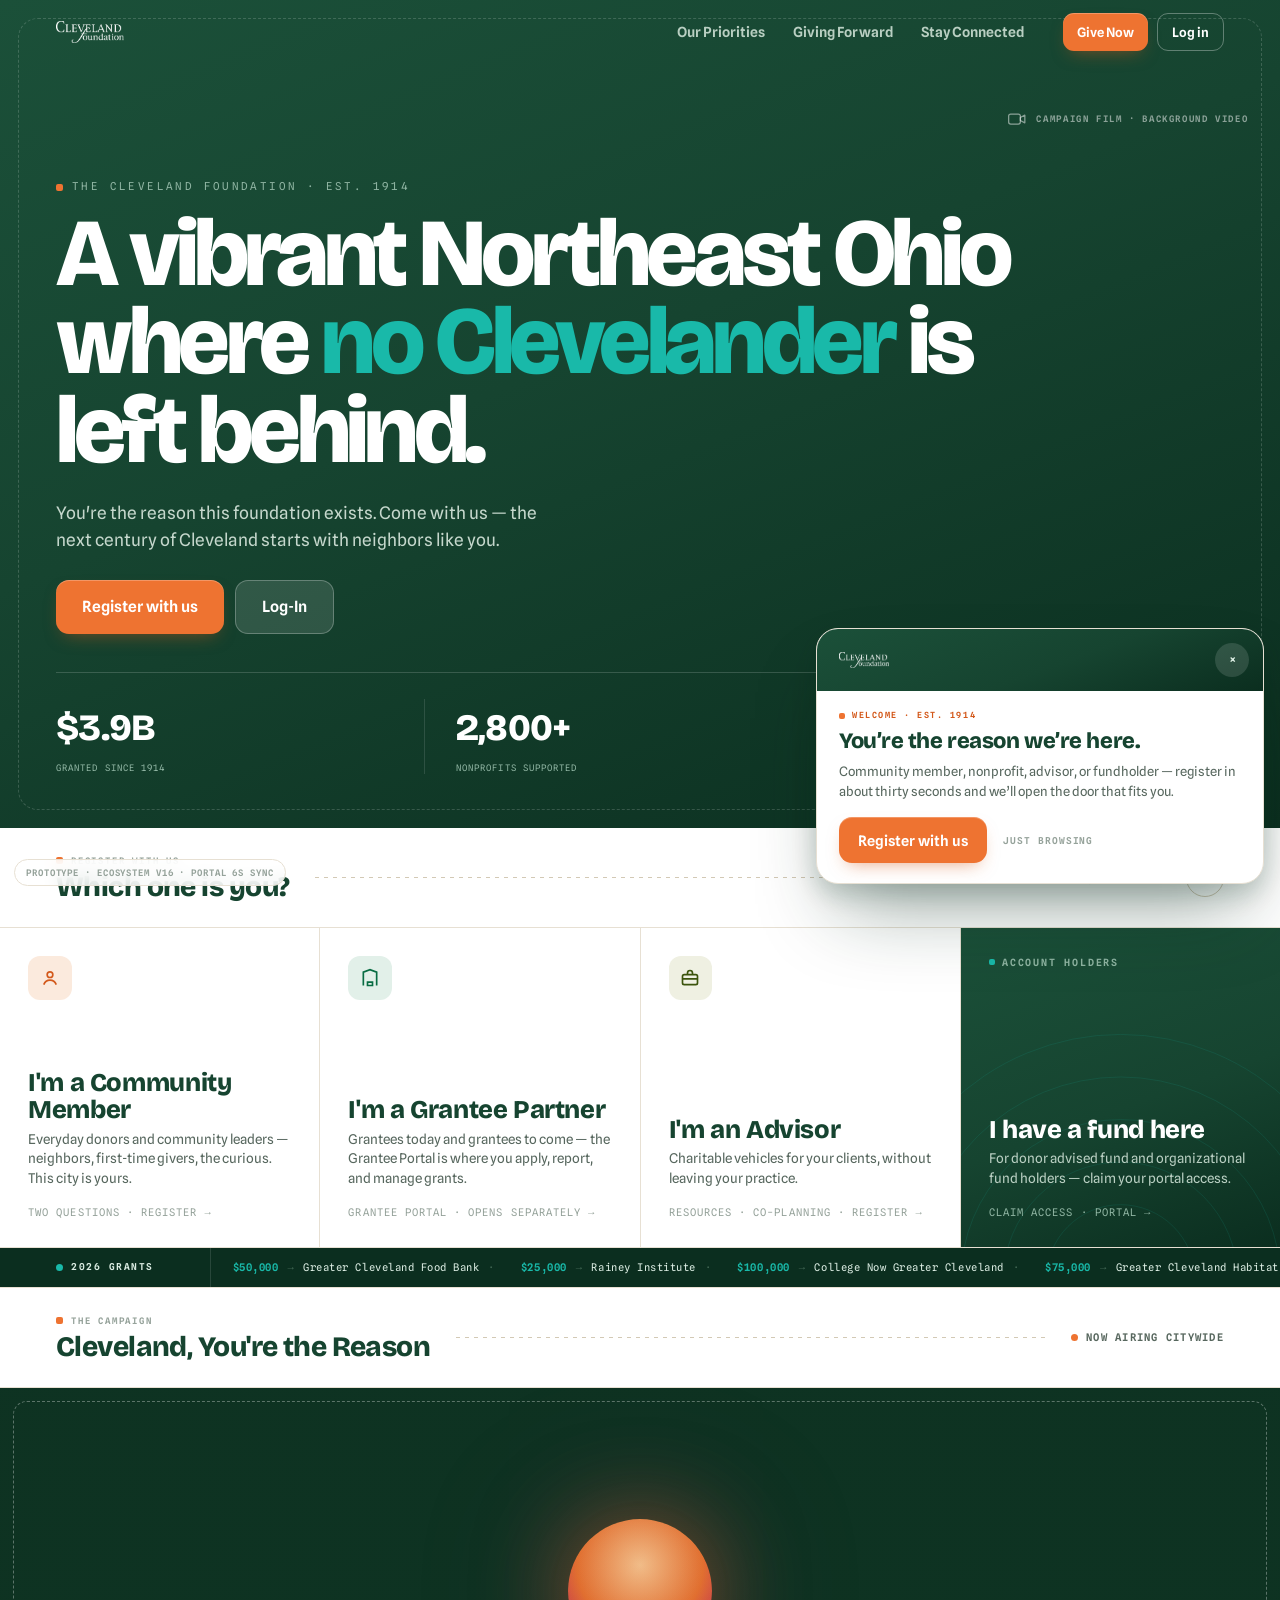
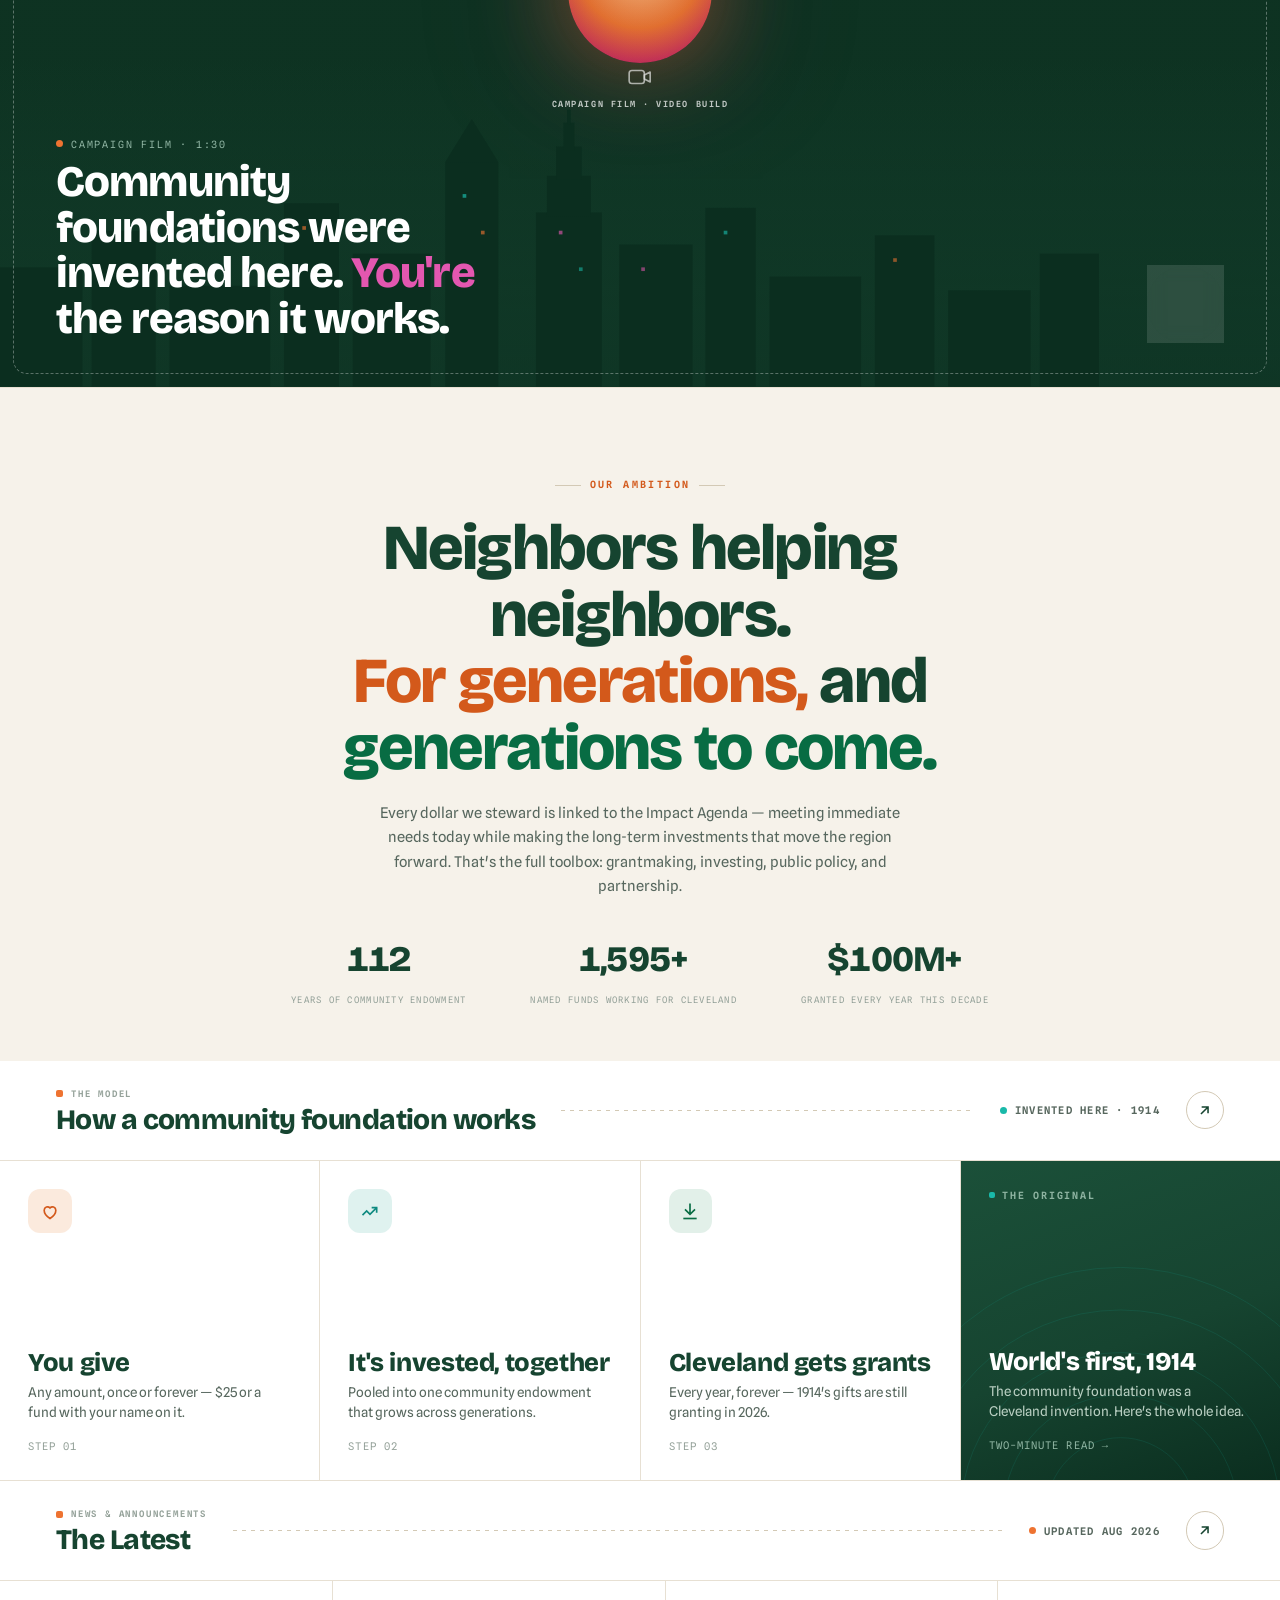
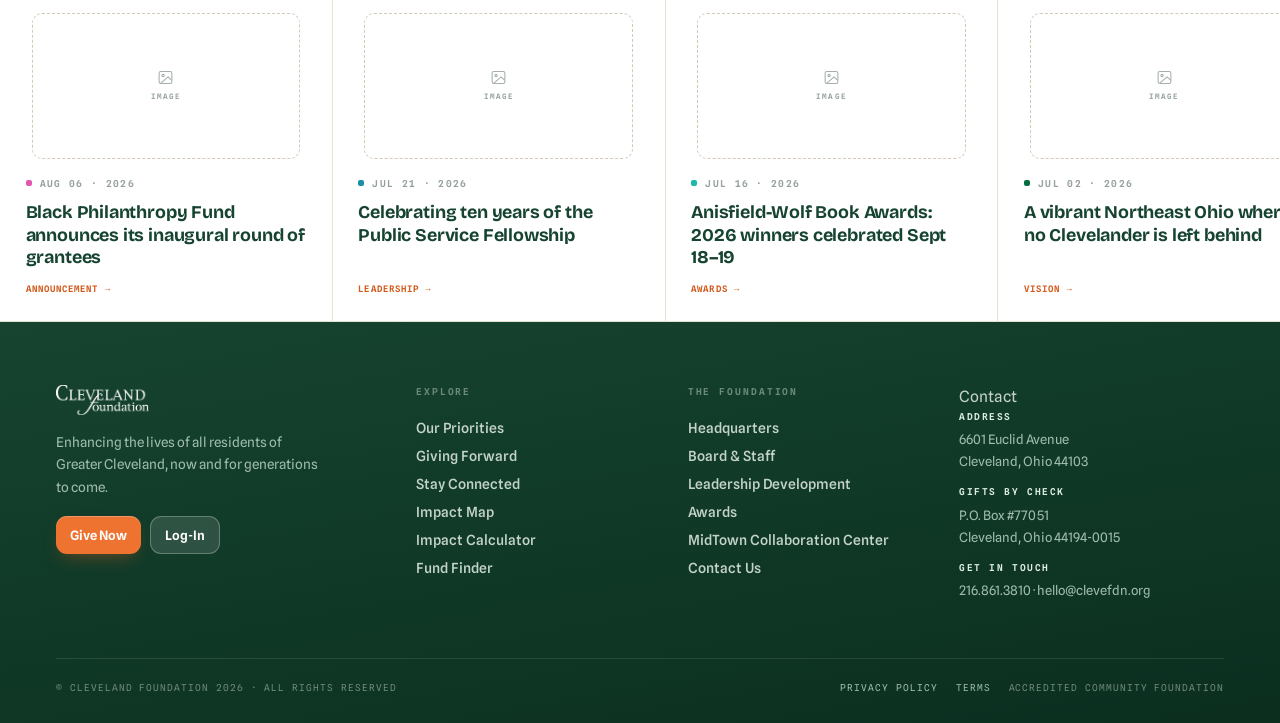
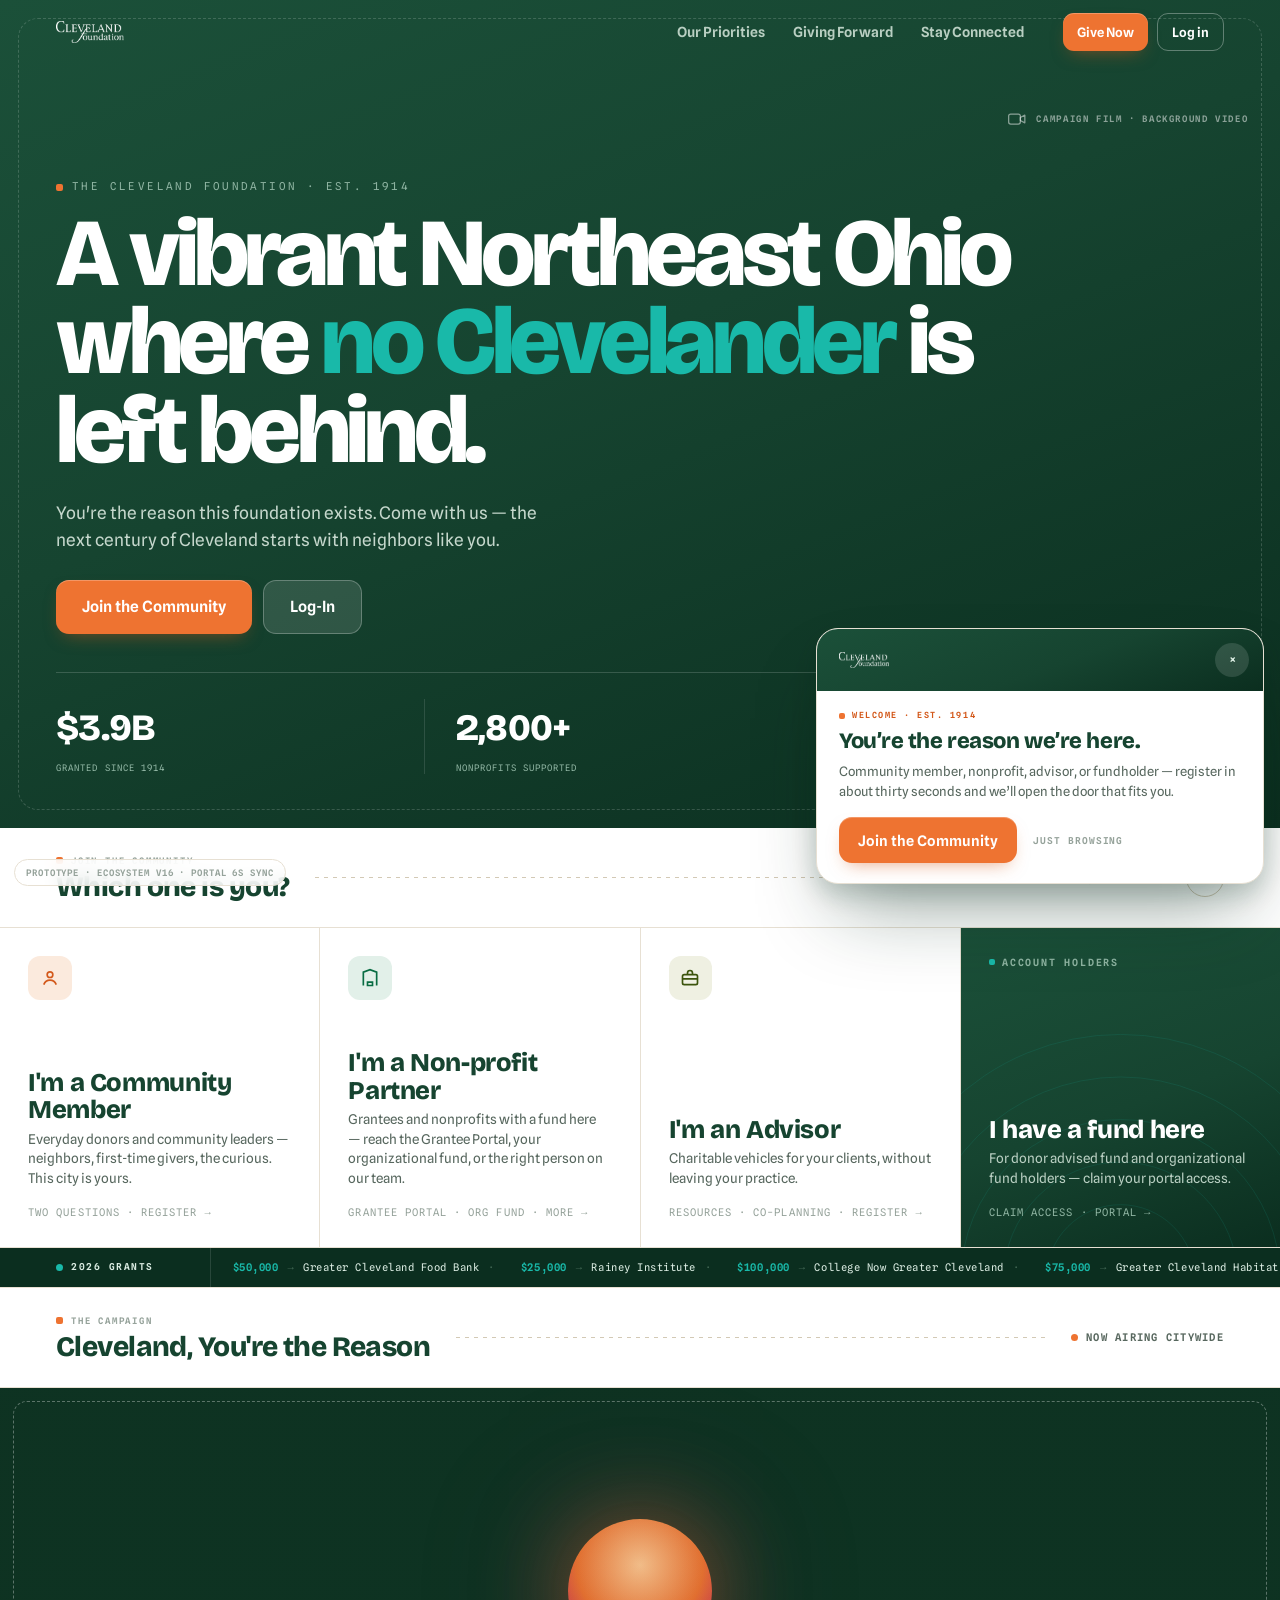
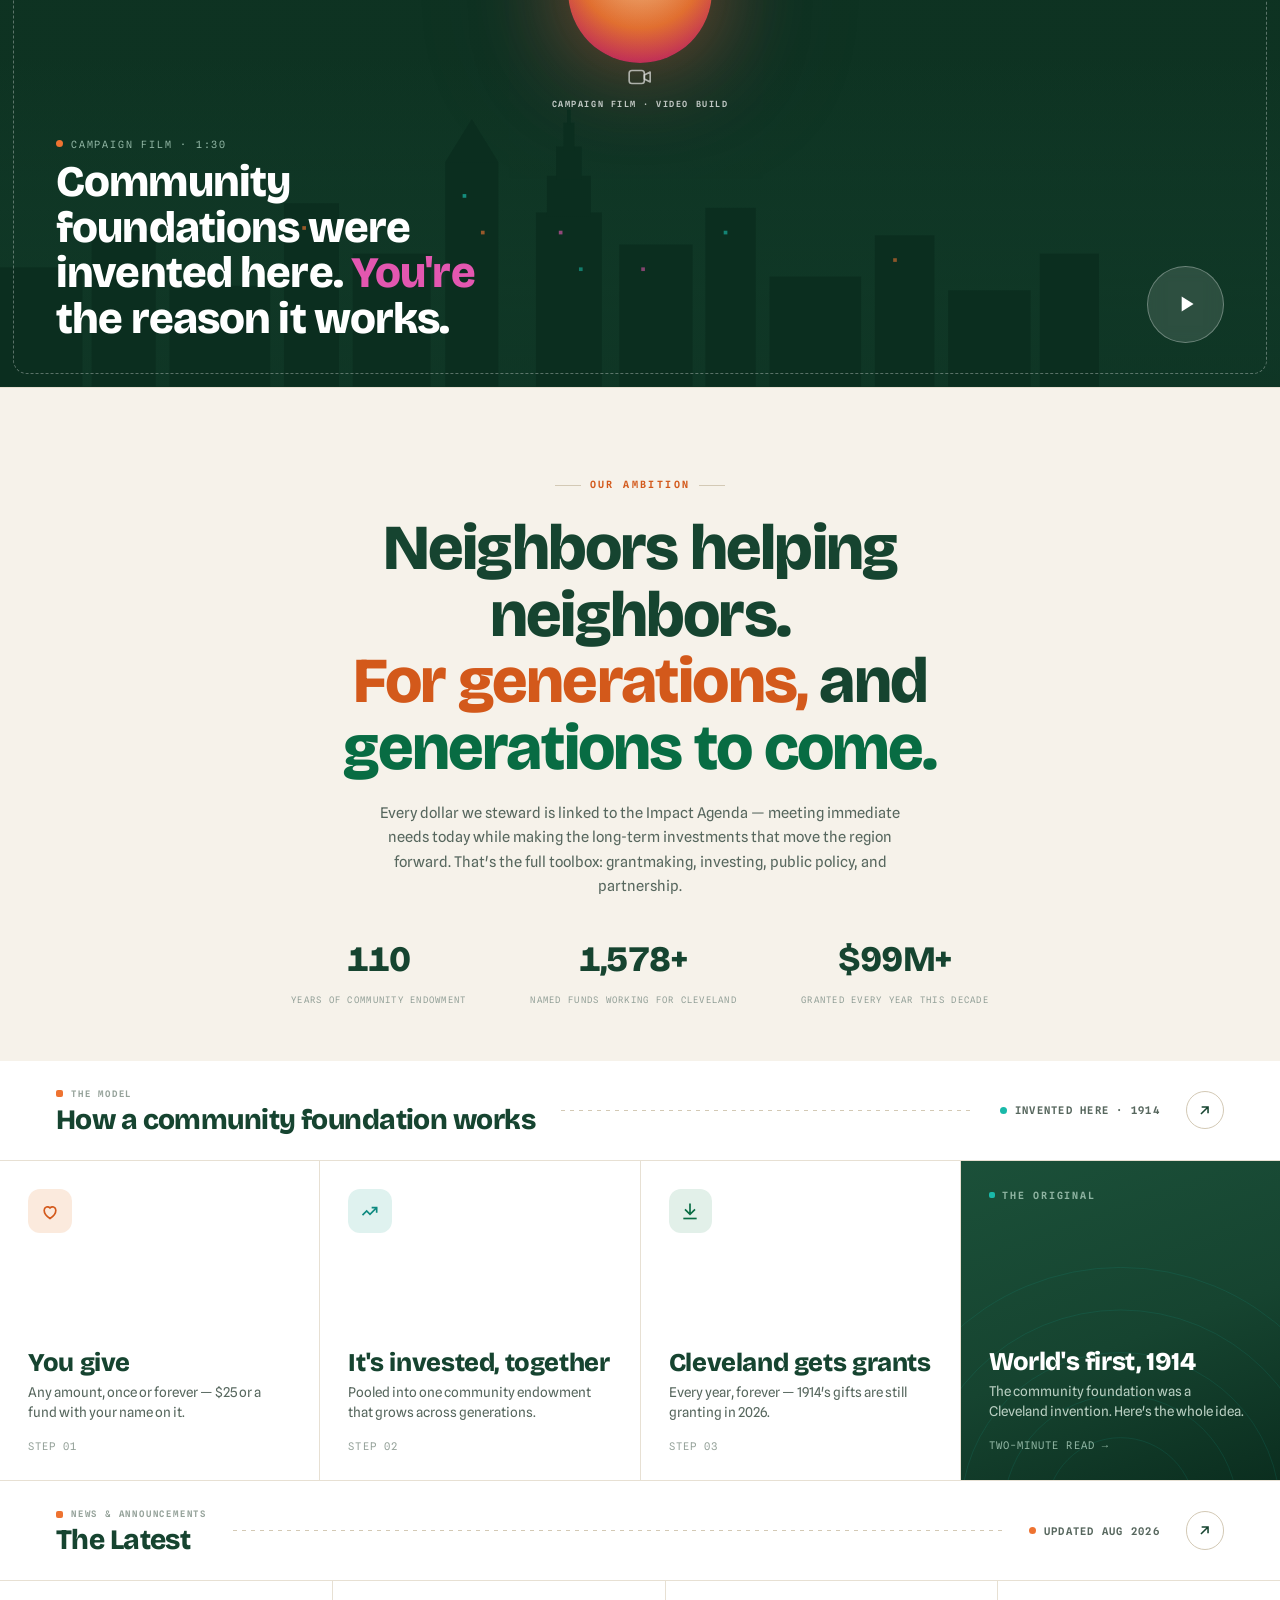
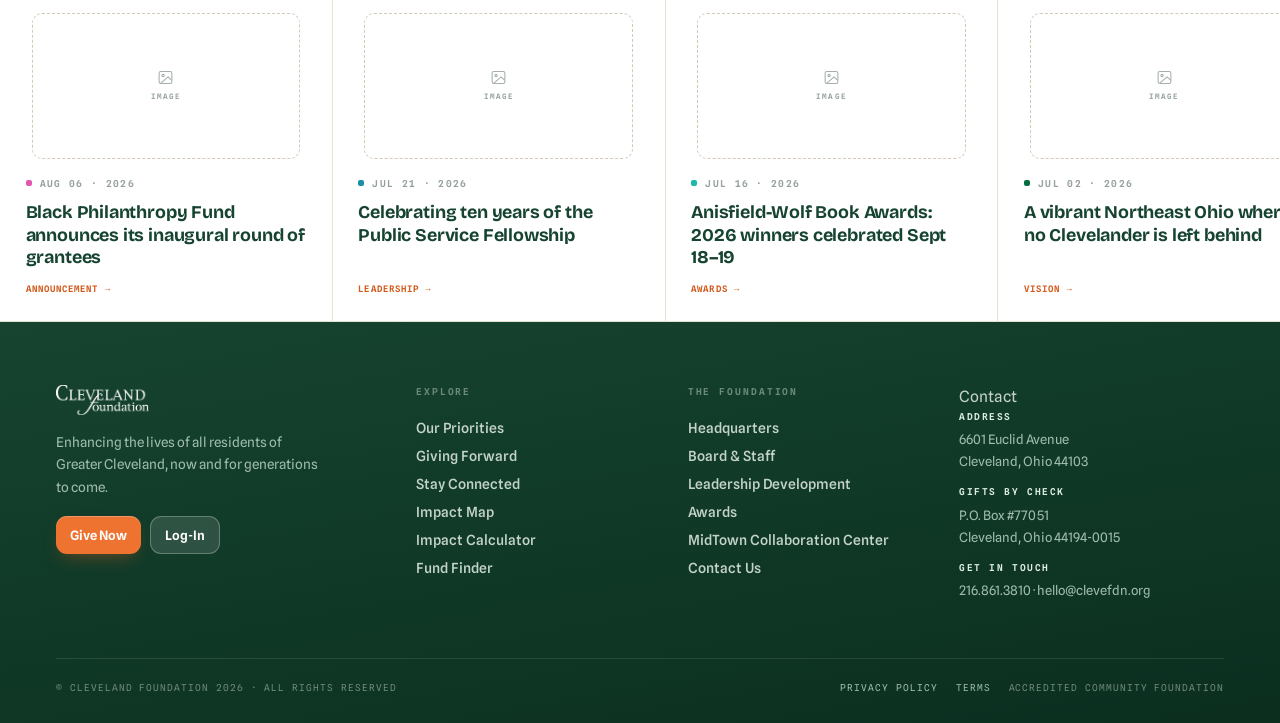
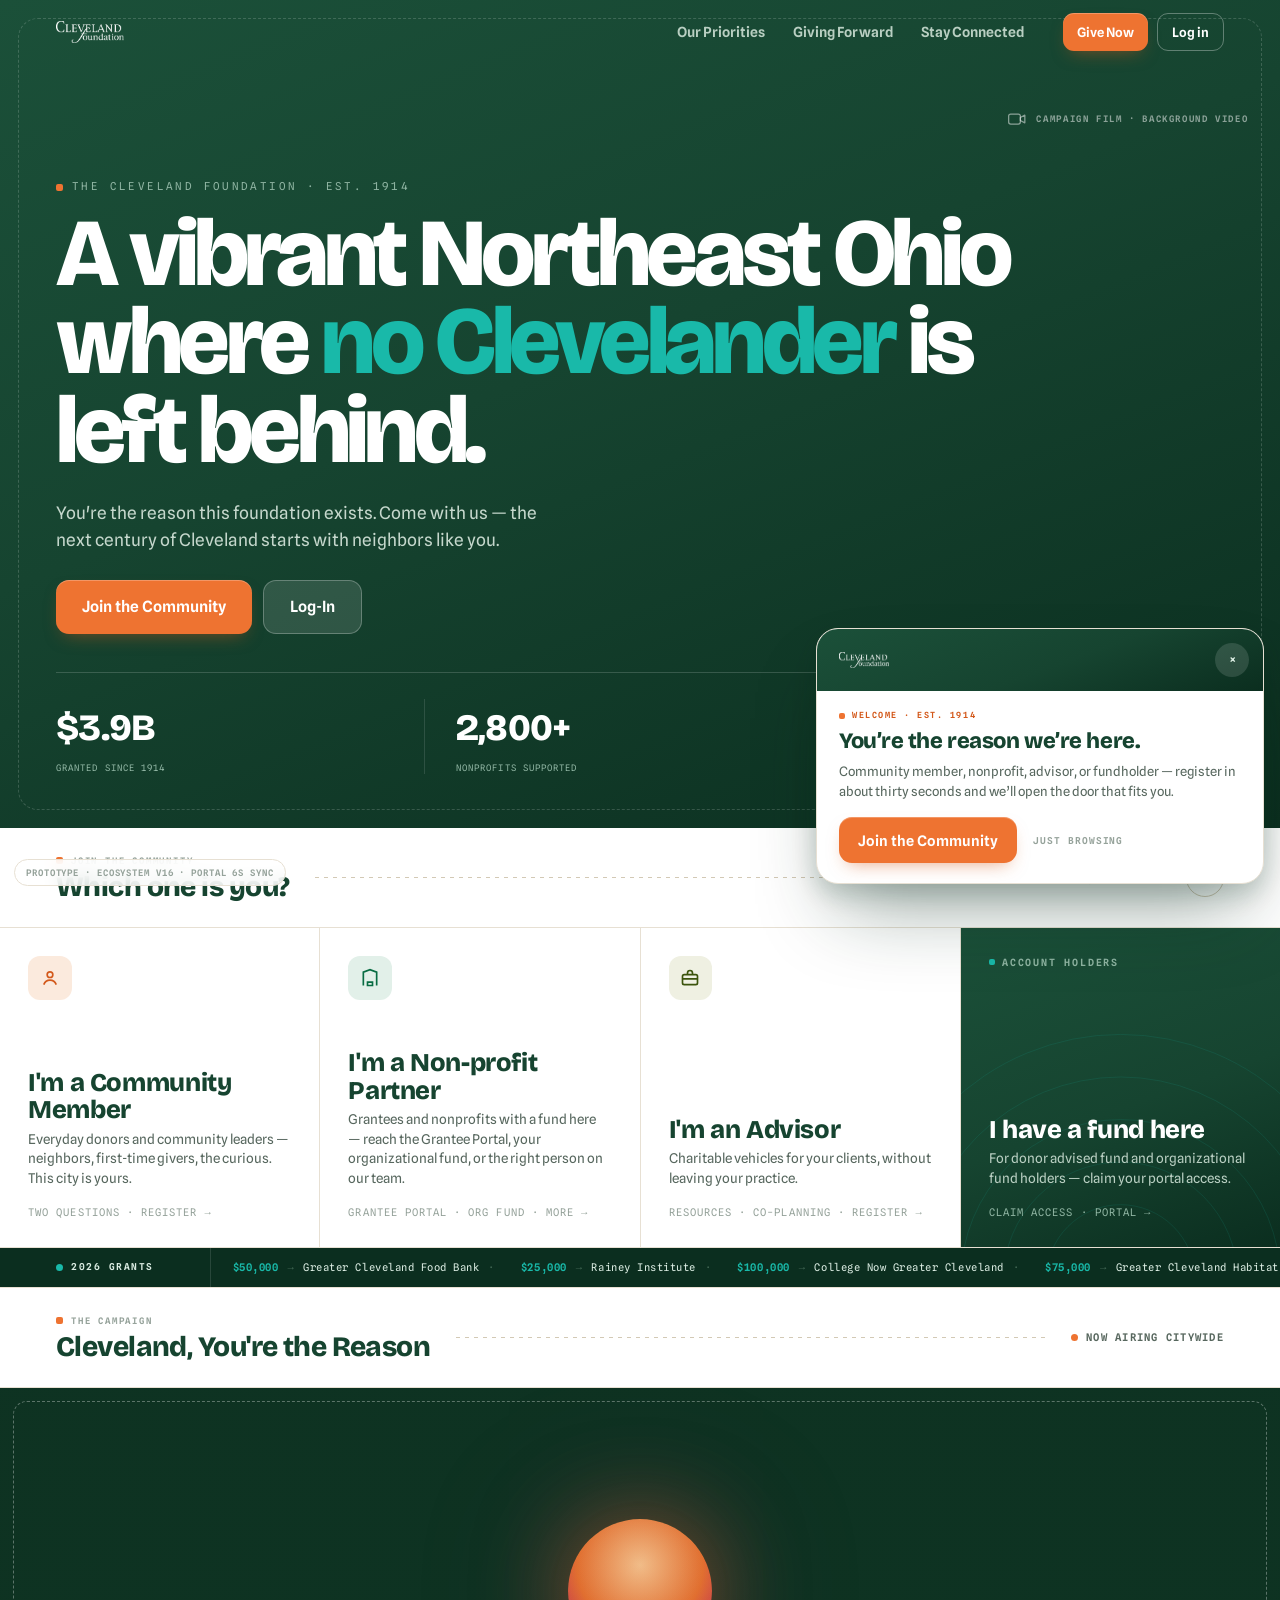
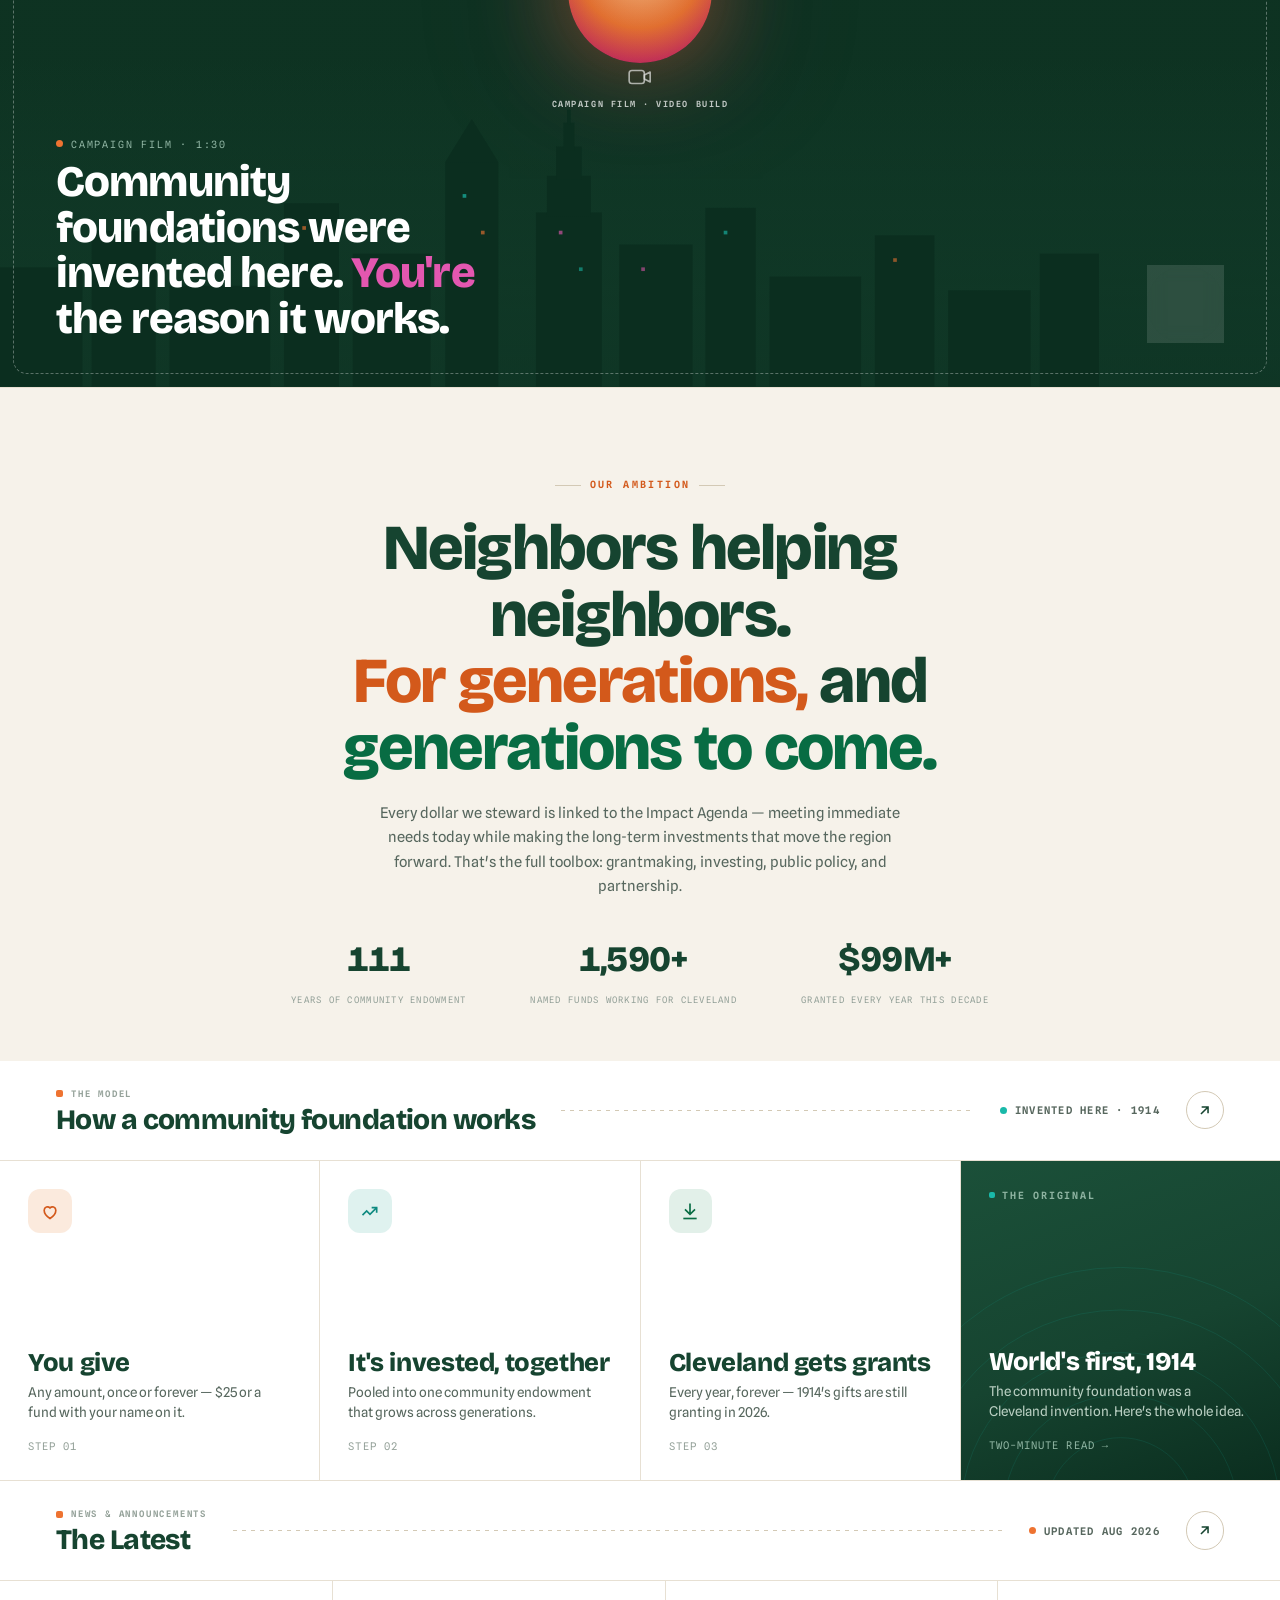
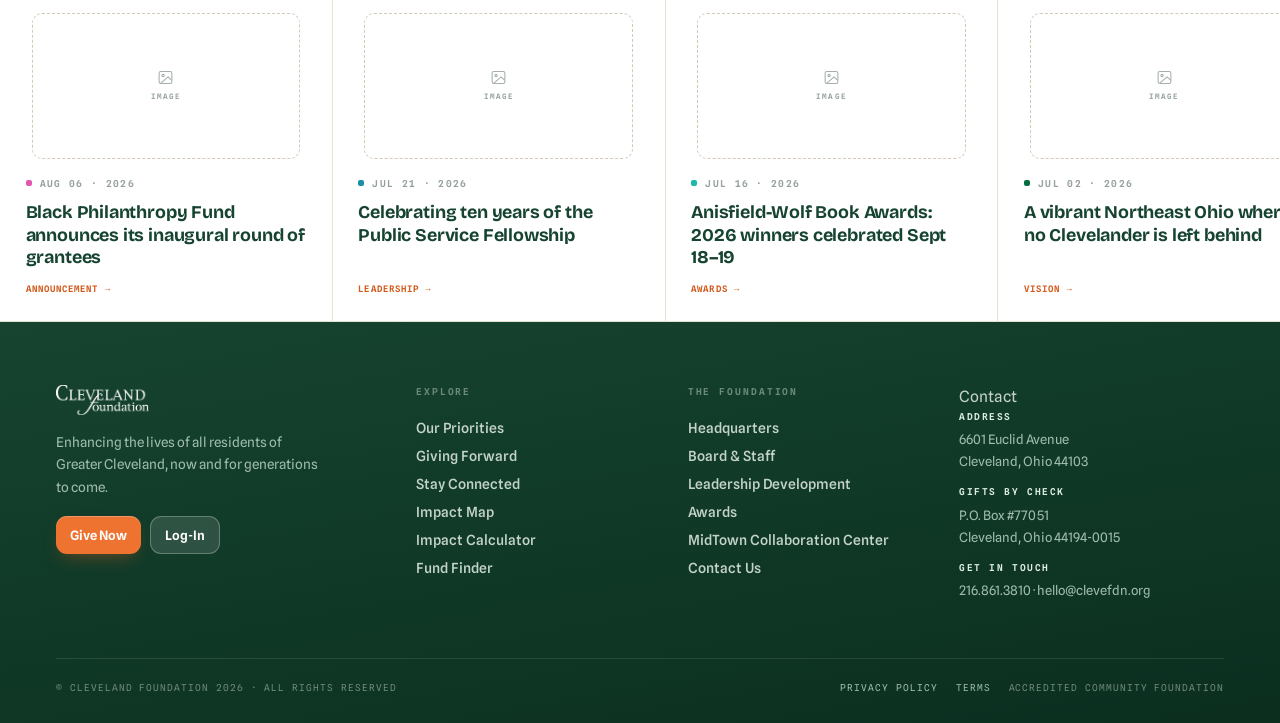
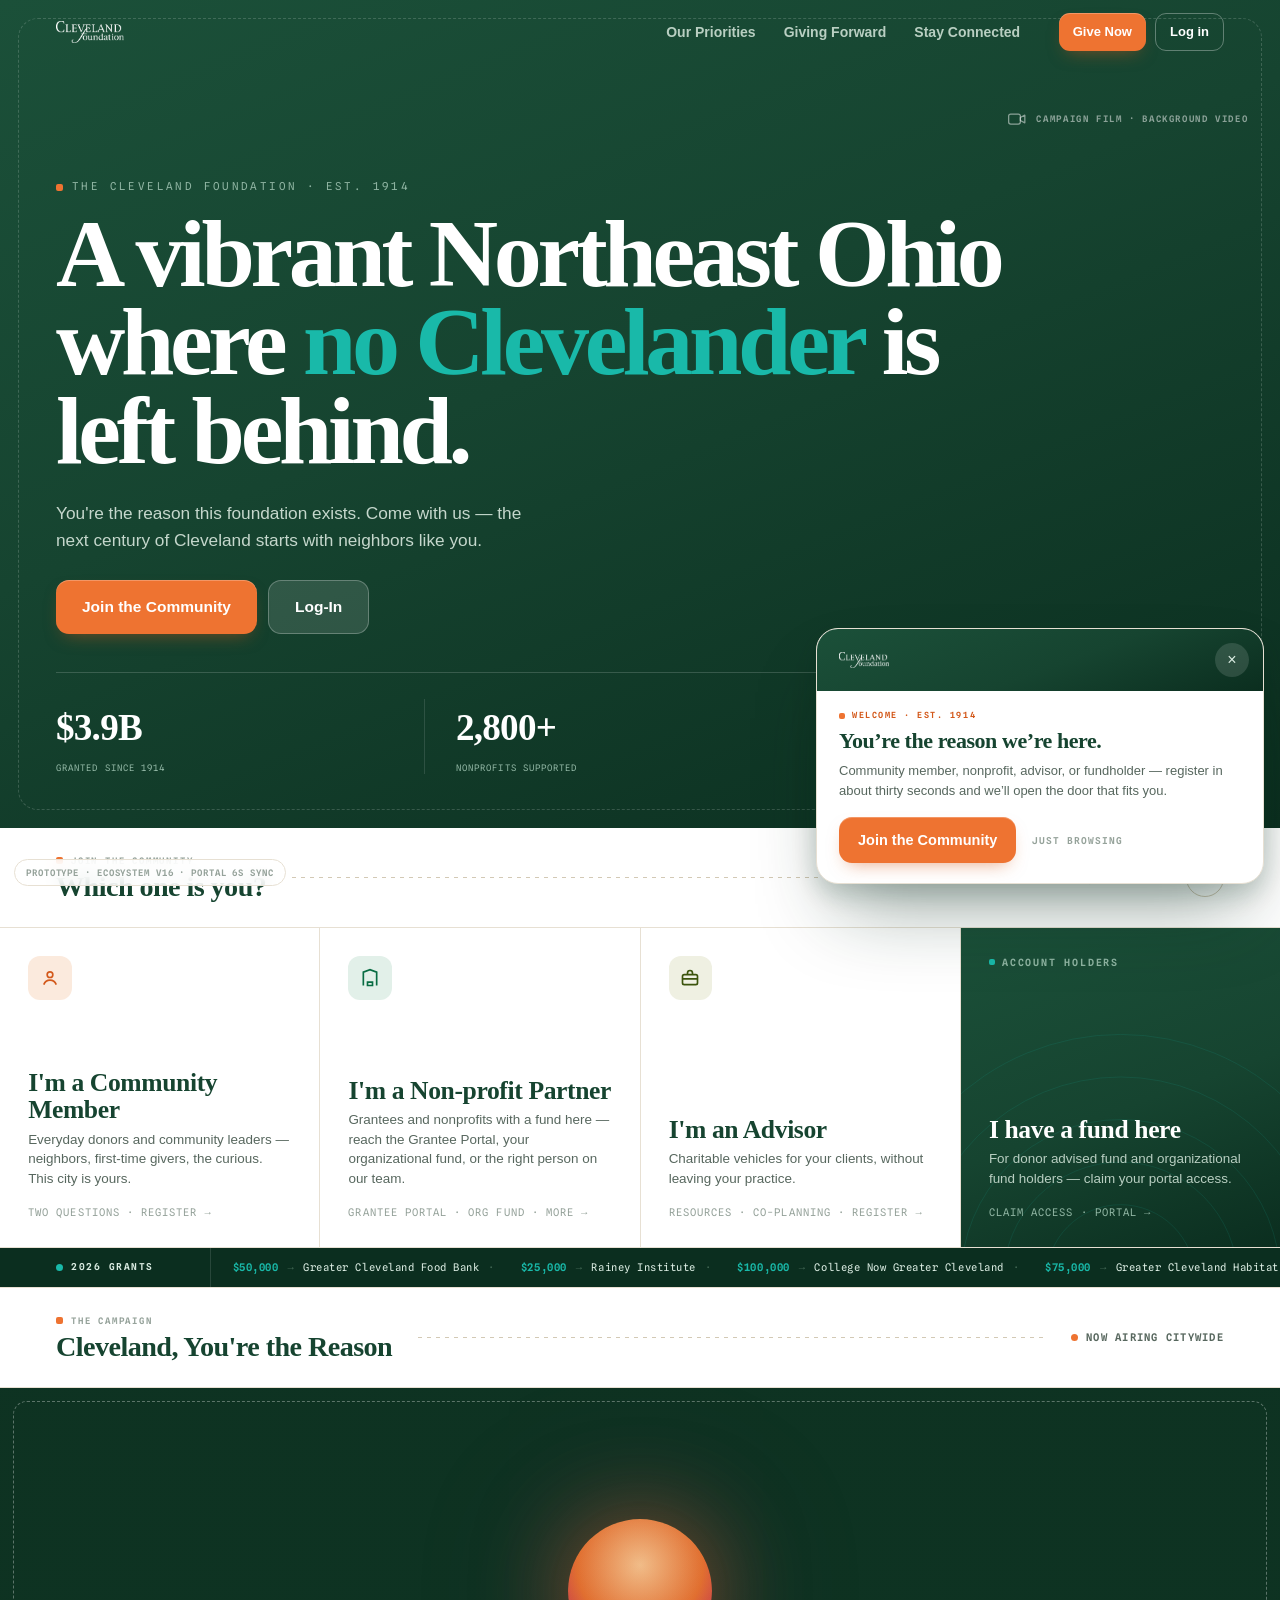
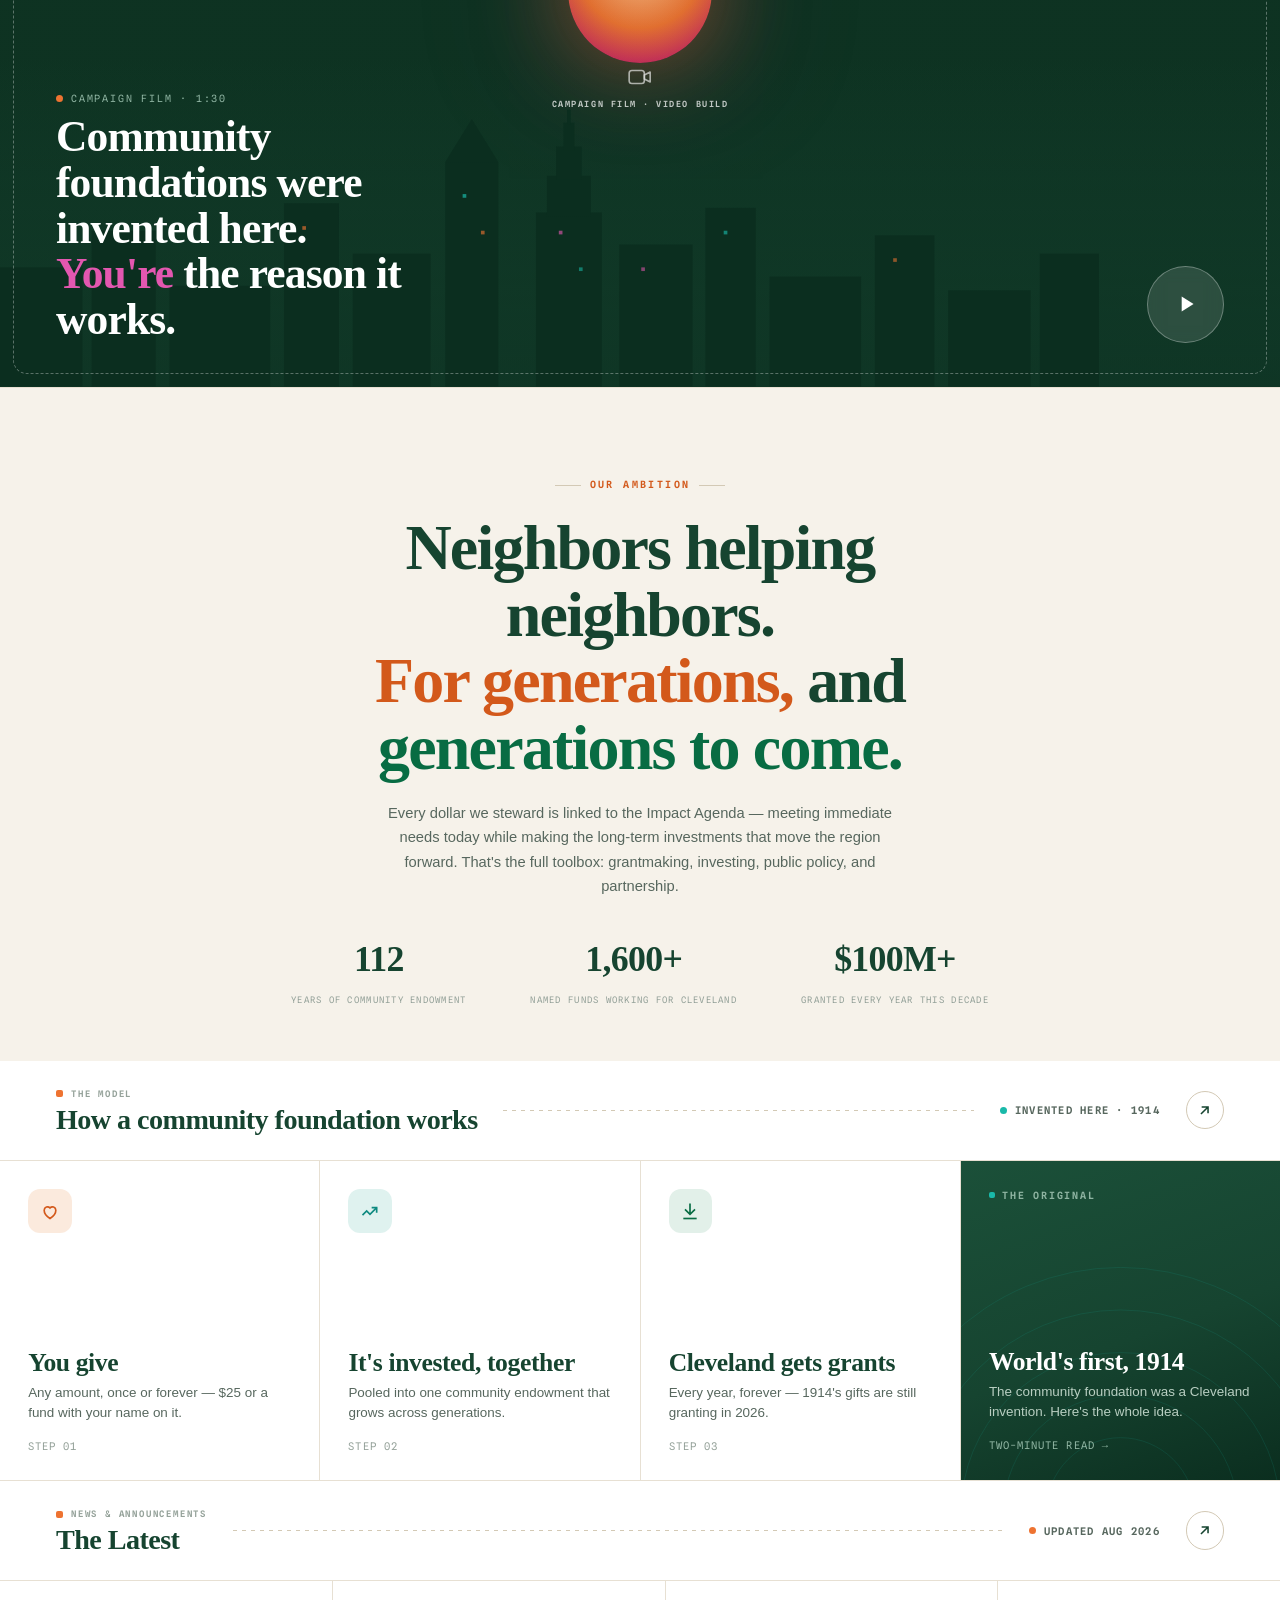
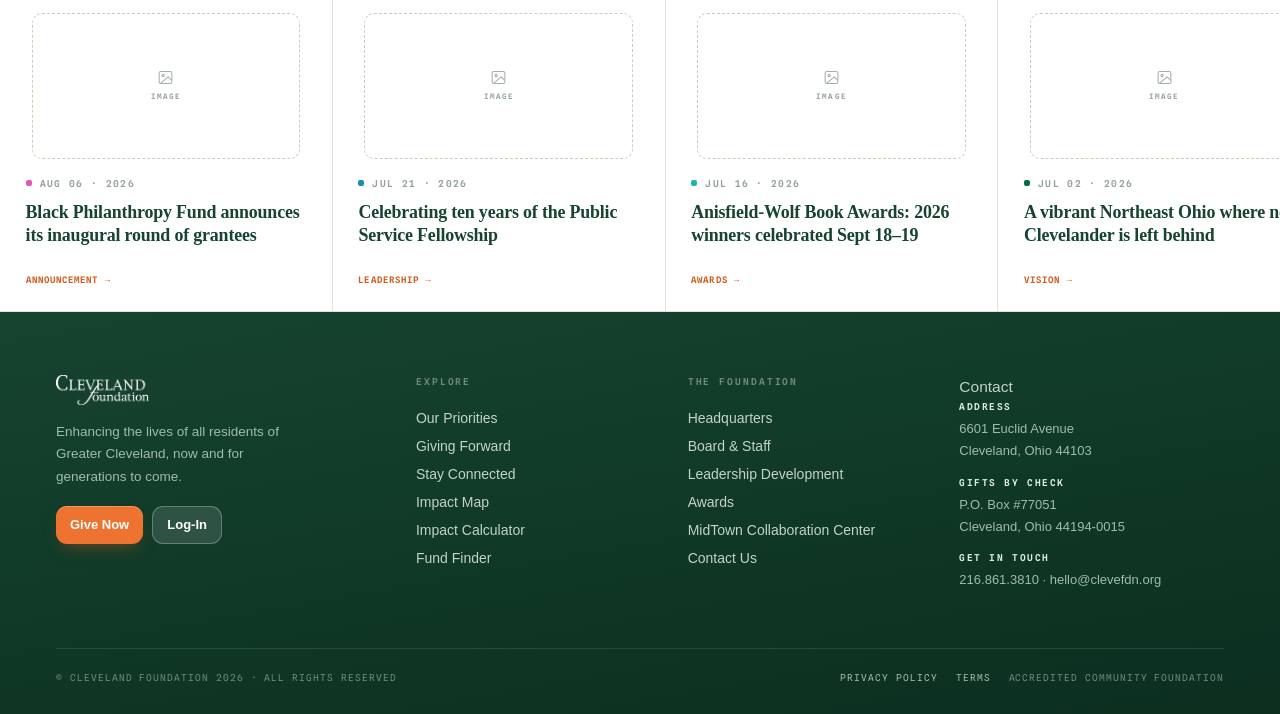
